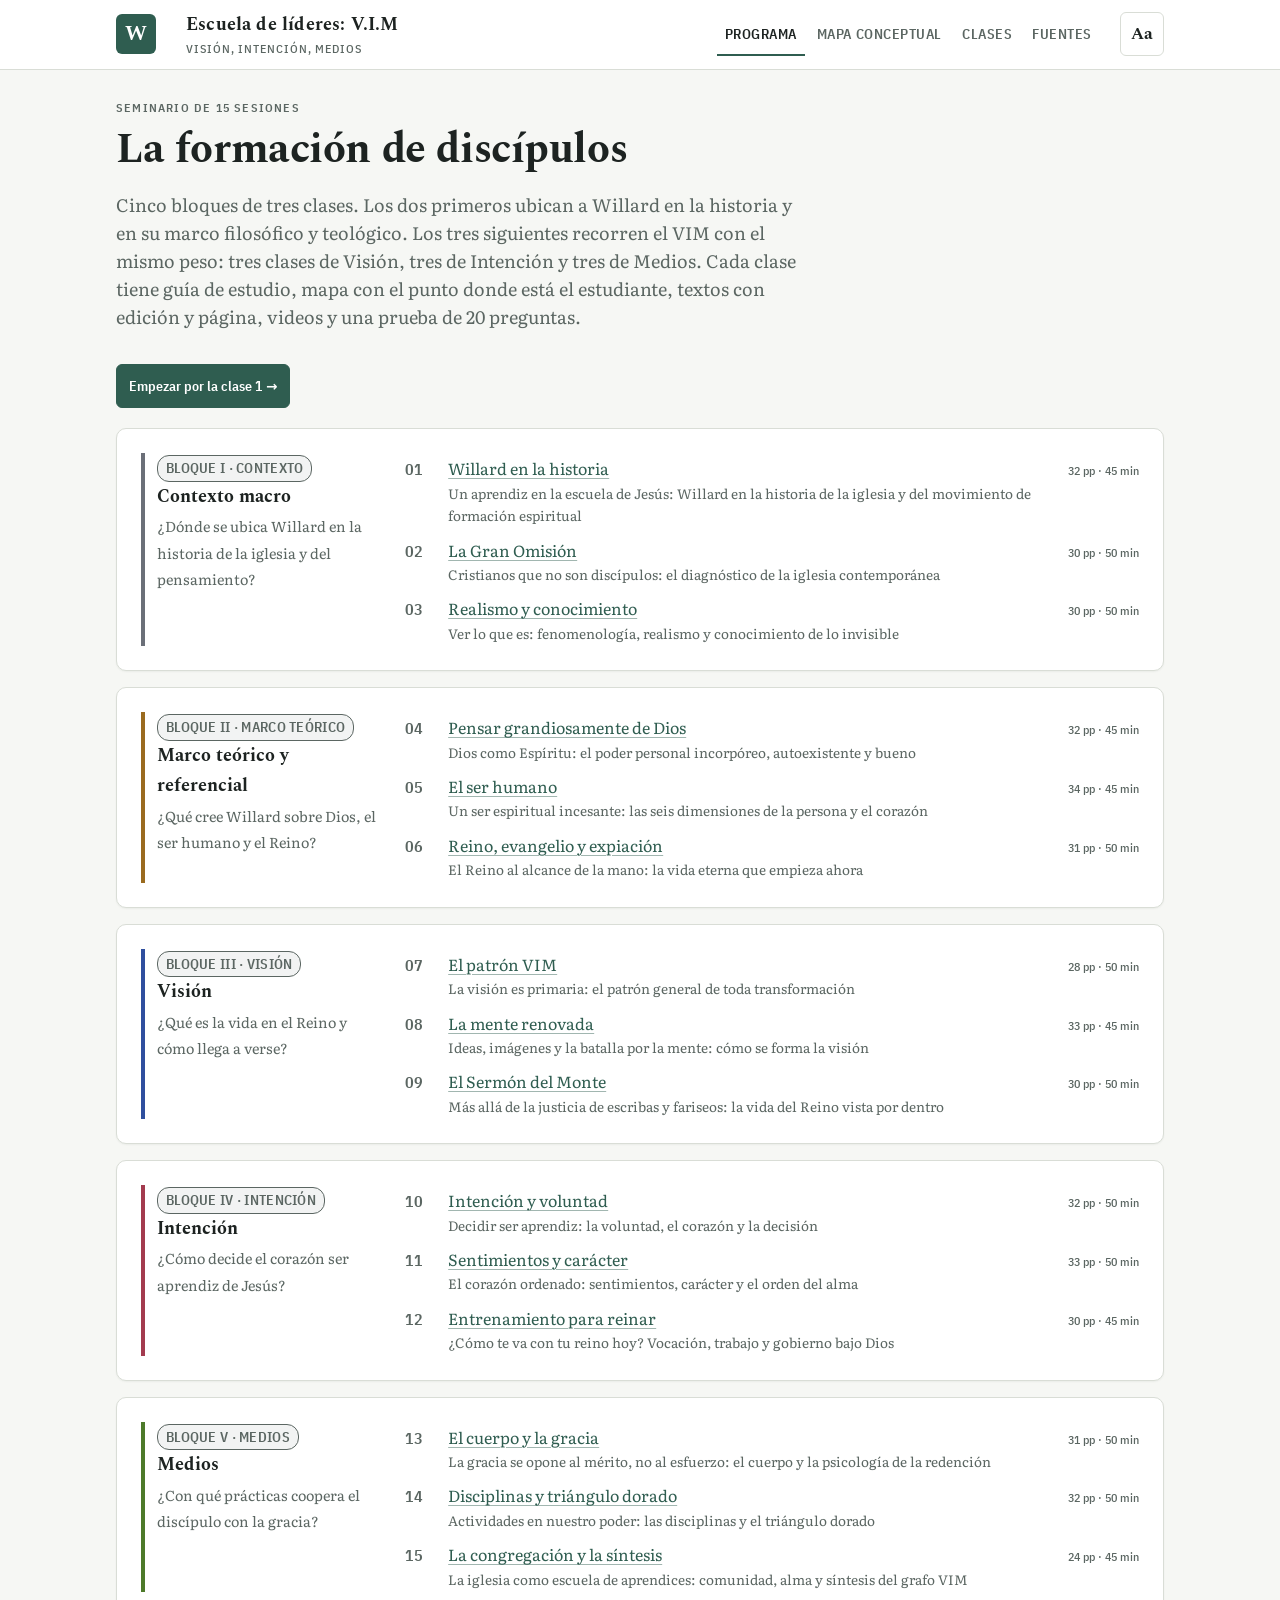
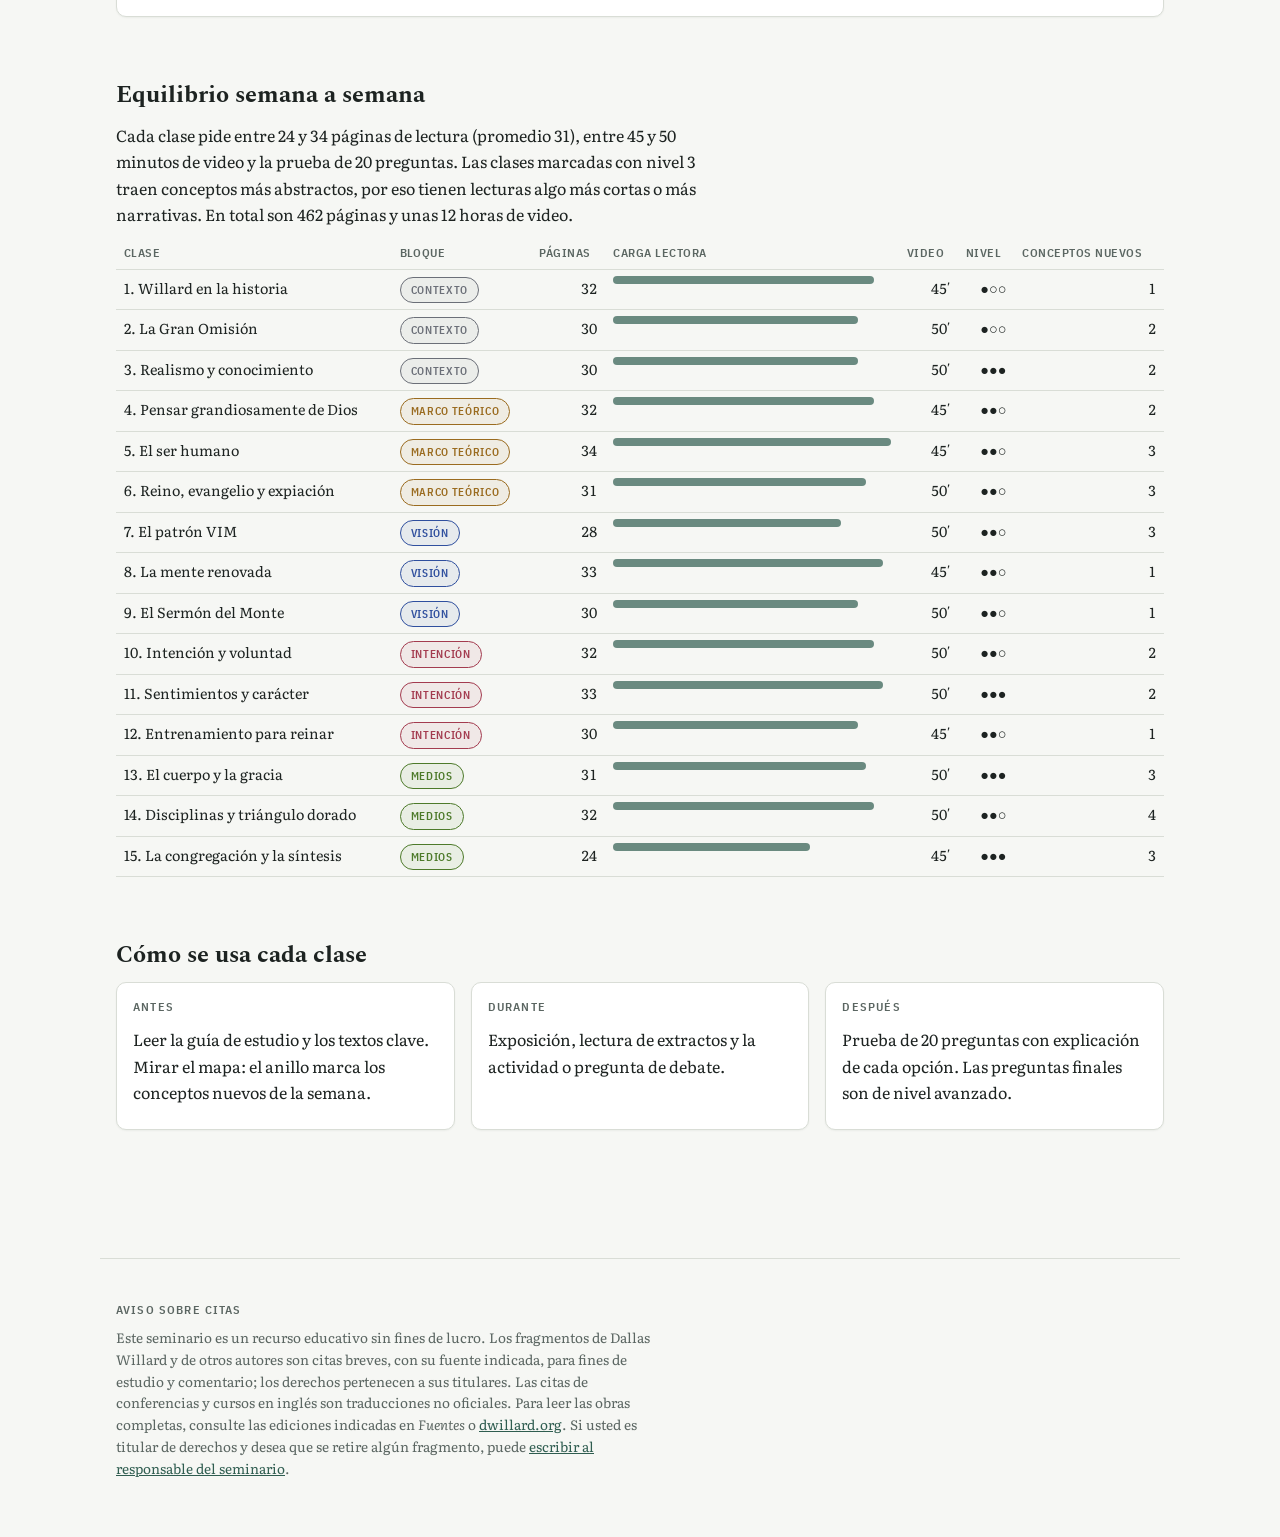
==== index.html @ 85356bf3 "Minutos de video calculados desde las duraciones Co-Authored-By: Claude Opus 5.5 (1M context) <norep" ====
<!doctype html>
<html lang="es">
<head>
<meta charset="utf-8">
<meta http-equiv="Content-Security-Policy" content="default-src 'none'; script-src 'sha256-397dcoov4I7Ycj2E/6WejpY2SPmhLW03/S3d9svylX8='; style-src 'self' 'unsafe-inline'; font-src 'self'; img-src 'self' data:; connect-src 'none'; object-src 'none'; frame-src 'none'; base-uri 'none'; form-action 'none'; upgrade-insecure-requests">
<meta name="referrer" content="strict-origin-when-cross-origin">
<link rel="icon" href="data:image/svg+xml,%3Csvg xmlns=%27http://www.w3.org/2000/svg%27 viewBox=%270 0 32 32%27%3E%3Crect width=%2732%27 height=%2732%27 rx=%276%27 fill=%27%232f5d50%27/%3E%3Ctext x=%2716%27 y=%2722%27 font-size=%2716%27 text-anchor=%27middle%27 fill=%27white%27 font-family=%27serif%27%3EW%3C/text%3E%3C/svg%3E">
<meta name="viewport" content="width=device-width, initial-scale=1">
<meta name="description" content="Escuela de líderes: V.I.M. La formación de discípulos en 15 clases sobre la obra de Dallas Willard, guiadas por el patrón VIM (Visión, Intención, Medios).">
<title>Escuela de líderes: V.I.M</title>
<link rel="stylesheet" href="fonts/fonts.css">
<style>
/* Layout: un cuaderno de seminario. Cabecera fija con pestañas; columna de lectura de ~68ch; el mapa conceptual atraviesa cada clase como una franja. */
:root{
  --bg:#f6f7f4; --paper:#ffffff; --ink:#1d2321; --muted:#5b6662; --rule:#d9ddd6; --soft:#eceee9;
  --accent:#2f5d50;
  --ctx:#6b6f78; --marco:#9a6b1f; --V:#2f4f9e; --I:#a33b4f; --M:#4d7a2a;
  --ok:#2e7d4f; --bad:#b4433a; --okbg:#e6f2ea; --badbg:#f8e9e7;
  --display:"Spectral",Georgia,"Times New Roman",serif;
  --body:"Literata",Georgia,"Times New Roman",serif;
  --ui:"IBM Plex Sans Condensed","Arial Narrow",system-ui,sans-serif;
  --s1:4px;--s2:8px;--s3:12px;--s4:16px;--s5:24px;--s6:32px;--s7:48px;--s8:64px;--r-sm:6px;--r:10px;
  --shadow:0 1px 2px rgb(20 30 25/.05);
}
@media (prefers-color-scheme: dark){:root:not([data-theme="light"]){
  --bg:#141917; --paper:#1b211f; --ink:#e7ebe8; --muted:#a1aca7; --rule:#33403b; --soft:#232b28;
  --accent:#7fbfa9; --ctx:#a5a9b3; --marco:#d9a654; --V:#8fa8ec; --I:#e58a9c; --M:#9cc779;
  --ok:#7fd1a0; --bad:#f0948a; --okbg:#1f3a2b; --badbg:#3d2522; --shadow:none; color-scheme:dark}}
:root[data-theme="dark"]{
  --bg:#141917; --paper:#1b211f; --ink:#e7ebe8; --muted:#a1aca7; --rule:#33403b; --soft:#232b28;
  --accent:#7fbfa9; --ctx:#a5a9b3; --marco:#d9a654; --V:#8fa8ec; --I:#e58a9c; --M:#9cc779;
  --ok:#7fd1a0; --bad:#f0948a; --okbg:#1f3a2b; --badbg:#3d2522; --shadow:none; color-scheme:dark}
*{box-sizing:border-box}
html{-webkit-text-size-adjust:100%;text-size-adjust:100%}
button,a{-webkit-tap-highlight-color:transparent}
[hidden]{display:none!important}
html{font-size:100%}
body{margin:0;background:var(--bg);color:var(--ink);font-family:var(--body);font-size:1rem;line-height:1.6}
body::before{content:"";position:fixed;top:0;left:0;right:0;height:env(safe-area-inset-top,0px);z-index:10;background:var(--paper)}
a{color:var(--accent)}
a:focus-visible,button:focus-visible,select:focus-visible{outline:2px solid var(--accent);outline-offset:2px}
.wrap{max-width:1080px;margin:0 auto;padding-left:max(16px,env(safe-area-inset-left,0px));padding-right:max(16px,env(safe-area-inset-right,0px))}
header.top{position:sticky;top:env(safe-area-inset-top,0px);z-index:5;background:var(--paper);border-bottom:1px solid var(--rule)}
header.top .wrap{display:flex;flex-wrap:wrap;align-items:center;gap:8px 20px;padding-block:10px}
.home{margin-right:10px;display:inline-grid;place-items:center;width:40px;height:40px;flex:none;border-radius:var(--r-sm,6px);background:var(--accent);color:var(--paper);font-family:var(--display);font-weight:700;font-size:1.3rem;text-decoration:none;line-height:1}
.home:hover{filter:brightness(1.1)}
.brand{font-family:var(--display);font-weight:700;font-size:1.15rem;letter-spacing:.01em}
.brand small{display:block;font-family:var(--ui);font-weight:500;font-size:.72rem;letter-spacing:.08em;text-transform:uppercase;color:var(--muted)}
nav.tabs{display:flex;flex-wrap:wrap;gap:4px;margin-left:auto}
nav.tabs button{font-family:var(--ui);font-size:.85rem;font-weight:600;letter-spacing:.04em;text-transform:uppercase;border:1px solid transparent;background:none;color:var(--muted);padding:6px 10px;border-radius:6px;cursor:pointer}
nav.tabs button[aria-selected="true"]{color:var(--ink);border-color:var(--rule);background:var(--soft)}
main{padding-block:28px 64px}
h1,h2,h3{font-family:var(--display);text-wrap:balance;line-height:1.2;margin:0}
h1{font-size:clamp(1.7rem,4vw,2.5rem);font-weight:700}
h2{font-size:1.45rem;font-weight:700;margin-top:2.2rem}
h3{font-size:1.12rem;font-weight:700;margin-top:1.4rem}
p{margin:.6rem 0}
.lede{font-size:1.08rem;color:var(--muted);max-width:68ch}
.eyebrow{font-family:var(--ui);font-size:.75rem;font-weight:600;letter-spacing:.1em;text-transform:uppercase;color:var(--muted)}
.read{max-width:68ch}
.chip{display:inline-flex;align-items:center;gap:6px;font-family:var(--ui);font-weight:600;font-size:.74rem;letter-spacing:.06em;text-transform:uppercase;padding:2px 8px;border-radius:99px;border:1px solid currentColor}
.t-ctx{color:var(--ctx)}.t-marco{color:var(--marco)}.t-V{color:var(--V)}.t-I{color:var(--I)}.t-M{color:var(--M)}
/* bloques */
.blocks{display:grid;grid-template-columns:minmax(0,1fr);gap:14px;margin-top:20px}
.block>*,.cols>*,.fix>*,.quiz>*{min-width:0}
main>section{min-width:0}
.block{background:var(--paper);border:1px solid var(--rule);border-radius:10px;padding:16px 18px;display:grid;grid-template-columns:minmax(150px,240px) 1fr;gap:14px}
.block .bh{border-left:4px solid currentColor;padding-left:12px}
.block .bh b{display:block;font-family:var(--display);font-size:1.15rem;color:var(--ink)}
.block .bh span{font-size:.9rem;color:var(--muted)}
.block ol{list-style:none;margin:0;padding:0;display:grid;gap:6px}
.block li{display:grid;grid-template-columns:2.2rem 1fr auto;gap:8px;align-items:baseline;min-width:0}
.block li .num{font-family:var(--ui);font-weight:600;color:var(--muted);font-variant-numeric:tabular-nums}
.block li button{all:unset;cursor:pointer;color:var(--ink)}
.block li button:hover{text-decoration:underline}
.block li button:focus-visible{outline:2px solid var(--accent)}
.block li .sub{display:block;font-size:.85rem;color:var(--muted)}
.load{font-family:var(--ui);font-size:.78rem;color:var(--muted);white-space:nowrap;font-variant-numeric:tabular-nums}
@media (max-width:640px){.block{grid-template-columns:1fr}.block li{grid-template-columns:2rem 1fr}.block li .load{grid-column:2}}
/* tabla de equilibrio */
.scroll{overflow-x:auto;-webkit-overflow-scrolling:touch}
table{border-collapse:collapse;width:100%;font-size:.9rem}
th,td{text-align:left;padding:6px 8px;border-bottom:1px solid var(--rule);vertical-align:top}
th{font-family:var(--ui);font-weight:600;letter-spacing:.04em;text-transform:uppercase;font-size:.75rem;color:var(--muted)}
td.n{font-variant-numeric:tabular-nums;text-align:right}
.bar{height:8px;border-radius:4px;background:var(--accent);opacity:.7}
/* grafo */
.graph{background:var(--paper);border:1px solid var(--rule);border-radius:10px;padding:8px}
.graph svg{display:block;min-width:960px;width:100%;height:auto}
.graph text{font-family:var(--ui);font-size:10.5px;fill:var(--ink)}
.graph .lab-bg{fill:var(--paper);opacity:.85}
.legend{display:flex;flex-wrap:wrap;gap:8px 16px;font-family:var(--ui);font-size:.8rem;color:var(--muted);margin:8px 4px}
.legend i{display:inline-block;width:10px;height:10px;border-radius:50%;margin-right:5px;vertical-align:-1px}
.nodeinfo{margin-top:12px;background:var(--soft);border-radius:8px;padding:12px 14px;min-height:3rem}
.cols{display:grid;grid-template-columns:repeat(auto-fit,minmax(260px,1fr));gap:16px}
.stat{background:var(--paper);border:1px solid var(--rule);border-radius:10px;padding:14px 16px}
.stat b{font-family:var(--display);font-size:1.6rem;display:block}
/* clase */
.classnav{display:flex;flex-wrap:wrap;gap:6px;margin-bottom:18px}
.classnav button{font-family:var(--ui);font-weight:600;font-variant-numeric:tabular-nums;min-width:2.4rem;padding:6px 8px;border:1px solid var(--rule);background:var(--paper);color:var(--ink);border-radius:6px;cursor:pointer;border-bottom:3px solid var(--c,var(--rule))}
.classnav button[aria-current="true"]{background:var(--ink);color:var(--paper)}
.classnav button.pending{opacity:.5}
.chead{display:grid;gap:8px;margin-bottom:8px}
.obj{background:var(--paper);border:1px solid var(--rule);border-left:4px solid var(--c);border-radius:8px;padding:12px 16px;margin-top:16px;max-width:76ch}
.guide h4{font-family:var(--display);font-size:1.05rem;margin:1.2rem 0 .2rem}
.guide .tip{background:var(--soft);border-radius:8px;padding:10px 14px;font-size:.95rem}
blockquote{margin:12px 0;padding:10px 16px;border-left:3px solid var(--c,var(--accent));background:var(--paper);border-radius:0 8px 8px 0}
.aviso{font-family:var(--ui);font-size:.8rem;color:var(--muted);border-top:1px solid var(--rule);margin-top:48px;padding-top:20px;padding-bottom:40px}.aviso p{max-width:68ch}
blockquote footer{font-family:var(--ui);font-size:.8rem;color:var(--muted);margin-top:4px}
.v{font-family:var(--ui);font-size:.72rem;font-weight:600;letter-spacing:.05em;text-transform:uppercase;padding:1px 6px;border-radius:4px;background:var(--soft);color:var(--muted);white-space:nowrap}
.v.ok{background:var(--okbg);color:var(--ok)}.v.no{background:var(--badbg);color:var(--bad)}
ul.res{padding-left:1.1rem}
ul.res li{margin:.35rem 0}
.youare{font-family:var(--ui);font-size:.8rem;color:var(--muted);margin:4px 2px}
/* quiz */
.quiz{display:grid;gap:14px;margin-top:10px}
.qcard{background:var(--paper);border:1px solid var(--rule);border-radius:10px;padding:14px 16px}
.qcard .qq{font-weight:600}
.qcard .qq .qn{font-family:var(--ui);color:var(--muted);margin-right:6px;font-variant-numeric:tabular-nums}
.opts{display:grid;gap:6px;margin-top:8px}
.opt{display:block;width:100%;text-align:left;font:inherit;font-size:.95rem;background:var(--bg);color:var(--ink);border:1px solid var(--rule);border-radius:8px;padding:8px 12px;cursor:pointer}
.opt:hover{border-color:var(--muted)}
.opt[disabled]{cursor:default}
.opt.sel{border-color:var(--ink);box-shadow:inset 0 0 0 1px var(--ink)}
.qcheck{margin-top:10px}
.qcheck[disabled]{opacity:.45;cursor:default}
.opt.right{border-color:var(--ok);background:var(--okbg)}
.opt.wrong{border-color:var(--bad);background:var(--badbg)}
.opt .why{display:block;font-size:.86rem;color:var(--muted);margin-top:4px}
.opt.right .why,.opt.wrong .why{color:var(--ink)}
.score{margin-top:16px;background:var(--paper);border:1px solid var(--rule);border-radius:10px;padding:10px 14px;display:flex;flex-wrap:wrap;gap:10px;align-items:center;justify-content:space-between;font-family:var(--ui);padding-bottom:calc(10px + env(safe-area-inset-bottom,0px))}
.btn{font-family:var(--ui);font-weight:600;font-size:.85rem;border:1px solid var(--rule);background:var(--soft);color:var(--ink);border-radius:6px;padding:6px 12px;cursor:pointer}
.empty{background:var(--paper);border:1px dashed var(--rule);border-radius:10px;padding:24px;color:var(--muted)}
.fix{display:grid;gap:10px}
.fix > div{background:var(--paper);border:1px solid var(--rule);border-radius:10px;padding:12px 16px}
.fix .lbl{font-family:var(--ui);font-size:.72rem;font-weight:600;letter-spacing:.08em;text-transform:uppercase;color:var(--muted)}

/* ---- pulido ---- */
html{scroll-padding-top:var(--hdr,96px)}
body{line-height:1.65;font-optical-sizing:auto;-webkit-font-smoothing:antialiased}
h1{font-size:clamp(1.85rem,4.2vw,2.6rem);letter-spacing:-.01em}
h2{font-size:1.5rem;margin:var(--s8) 0 var(--s3)}
h3{font-size:1.2rem;margin:var(--s5) 0 var(--s2)}
.guide h4{font-size:1.05rem;margin:var(--s5) 0 var(--s1)}
.eyebrow{display:block;margin-bottom:var(--s2)}
.chead .eyebrow{display:inline;margin:0}
.lede{margin-top:var(--s4);font-size:1.125rem;line-height:1.55}
nav.tabs{gap:var(--s1)}
nav.tabs button{border:0;border-radius:0;padding:10px 8px;min-height:44px;box-shadow:inset 0 -2px 0 transparent}
nav.tabs button[aria-selected="true"]{background:none;color:var(--ink);box-shadow:inset 0 -2px 0 var(--accent)}
nav.tabs button:hover{color:var(--ink)}
@media (max-width:699px){
 header.top .wrap{padding-block:8px 0;gap:0}
 .brand small{display:none}
 nav.tabs{margin-left:0;width:100%;flex-wrap:nowrap;overflow-x:auto;scrollbar-width:none}
 nav.tabs::-webkit-scrollbar{display:none}
 nav.tabs{gap:0;justify-content:space-between}
 nav.tabs button{white-space:nowrap;font-size:.74rem;letter-spacing:.02em;padding:10px 6px}}
.chip{white-space:nowrap;padding:3px 10px;font-size:.7rem;background:transparent;background:color-mix(in srgb,currentColor 8%,transparent)}
.chead .chip{margin-right:var(--s2)}
.block,.stat,.qcard,.obj,.graph,.score{border-radius:var(--r);box-shadow:var(--shadow)}
.block{padding:var(--s5);gap:var(--s5)}
.blocks{gap:var(--s4)}
.block li{padding-block:2px}
.block li button{color:var(--accent);text-decoration:underline;text-underline-offset:3px;text-decoration-thickness:1px;text-decoration-color:color-mix(in srgb,var(--accent) 45%,transparent)}
.block li button:hover{text-decoration-color:var(--accent)}
.guide .tip{border-left:3px solid var(--c,var(--accent));border-radius:0 var(--r-sm) var(--r-sm) 0;padding:var(--s3) var(--s4)}
blockquote{margin:var(--s5) 0;padding:var(--s1) 0 var(--s1) var(--s5);border-left:2px solid var(--c,var(--accent));background:none;border-radius:0;font-size:1.06rem;line-height:1.6}
blockquote p{margin:0}
blockquote footer{display:flex;flex-wrap:wrap;align-items:baseline;gap:var(--s1) var(--s3);margin-top:var(--s2);font-size:.8rem;letter-spacing:.02em}
blockquote footer span::before{content:"— "}
.eyebrow.rep{color:var(--c,var(--accent))}
.q-link{font-family:var(--ui);font-weight:600;font-size:.78rem;color:var(--accent);text-decoration:none;white-space:nowrap;padding-block:6px}
.q-link::after{content:" →"}
.q-link:hover{text-decoration:underline;text-underline-offset:3px}
.btn{min-height:44px;border-radius:var(--r-sm)}
.btn.primary{background:var(--accent);color:var(--paper);border-color:var(--accent)}
.btn.primary[disabled]{opacity:.4;cursor:not-allowed}
.btn.quiet{background:none;border-color:transparent;color:var(--muted);text-decoration:underline;text-underline-offset:3px}
.cta{margin-top:var(--s5)}
.qcard{padding:var(--s5)}
.qcard .qq{font-family:var(--display);font-size:1.08rem;line-height:1.35}
.opts{gap:var(--s2);margin-top:var(--s4)}
.opt{display:grid;grid-template-columns:1.25rem 1fr;gap:var(--s3);align-items:start;padding:var(--s3) var(--s4);background:var(--paper);min-height:44px}
.opt::before{content:"";width:1rem;height:1rem;margin-top:.3rem;border:1.5px solid var(--muted);border-radius:50%;box-sizing:border-box}
.opt.sel{border-color:var(--accent);background:var(--soft);box-shadow:none}
.opt.sel::before{border:5px solid var(--accent)}
.opt.right::before{border:5px solid var(--ok)}.opt.wrong::before{border:5px solid var(--bad)}
.opt .why{grid-column:2}
.qactions{display:flex;justify-content:flex-end;align-items:center;gap:var(--s3);margin-top:var(--s3)}
.qres{font-family:var(--ui);font-weight:600;font-size:.85rem}
.qres:not(:empty){margin-top:var(--s3)}
.qres.ok{color:var(--ok)}.qres.no{color:var(--bad)}
.score{position:sticky;bottom:0;z-index:2}
.score #sc{font-weight:600}
.classnav button{min-width:44px;min-height:44px}
.toc{display:flex;flex-wrap:wrap;gap:var(--s2);margin-top:var(--s4);font-family:var(--ui);font-size:.85rem}
.toc a{display:inline-flex;align-items:center;min-height:36px;padding:0 var(--s3);border:1px solid var(--rule);border-radius:99px;text-decoration:none;color:var(--ink);background:var(--paper)}
.toc a:hover{border-color:var(--muted)}
details.mapwrap{margin-top:var(--s6)}
details.mapwrap>summary,details.curio>summary{cursor:pointer;font-family:var(--display);font-weight:700;font-size:1.25rem;padding:var(--s2) 0}
details.curio{margin-top:var(--s7);border-top:1px solid var(--rule);padding-top:var(--s4)}
details.curio>summary{font-size:1.1rem;color:var(--muted)}
.pager{display:flex;flex-wrap:wrap;justify-content:space-between;gap:var(--s3);margin-top:var(--s6)}
.pager .btn{max-width:100%;text-align:left}
.graph text{font-size:12px}
.nd:focus-visible{outline:none}.nd:focus-visible .core{stroke:var(--ink);stroke-width:3}
.aviso{font-family:var(--body);font-size:.85rem;line-height:1.6;margin-top:var(--s8);padding-top:var(--s6);padding-bottom:var(--s7)}
.aviso strong{display:block;font-family:var(--ui);font-size:.72rem;letter-spacing:.1em;text-transform:uppercase;margin-bottom:var(--s2)}
/* fuentes */
.bib{max-width:72ch}
#obras{margin-top:var(--s6)}
.bib+.bib{margin-top:var(--s7);padding-top:var(--s6);border-top:1px solid var(--rule)}
.bib h2{margin-top:0}
.bib-intro{color:var(--muted);margin:0 0 var(--s5)}
.bib-list{list-style:none;margin:0;padding:0;display:grid;gap:var(--s5)}
.ref{padding-left:var(--s5);text-indent:calc(-1*var(--s5))}
.ref p{margin:0}
.ref cite{font-style:italic}
.ref-orig,.ref-use,.ref-link{text-indent:0}
.ref-orig{font-size:.9rem;color:var(--muted)}
.ref-use{font-family:var(--ui);font-size:.75rem;letter-spacing:.06em;text-transform:uppercase;color:var(--muted);margin-top:var(--s1)!important}
.ref-link{display:inline-flex;margin-top:var(--s2);font-family:var(--ui);font-weight:600;font-size:.82rem;letter-spacing:.03em;text-decoration:none;border-bottom:1px solid var(--rule);border-bottom:1px solid color-mix(in srgb,var(--accent) 40%,transparent);padding-block:4px}
.ref-link:hover{border-bottom-color:var(--accent)}
@media (min-width:1000px){.youare.mob{display:none}}
@media (prefers-reduced-motion:no-preference){.opt,nav.tabs button{transition:box-shadow .15s ease-out,border-color .15s,background .15s}}
/* glosario */
.gl{all:unset;cursor:help;border-bottom:1px dotted var(--accent);color:inherit}
.gl:hover,.gl[aria-expanded="true"]{background:var(--soft);background:color-mix(in srgb,var(--accent) 12%,transparent)}
.gl:focus-visible{outline:2px solid var(--accent);outline-offset:2px}
#glpop{position:absolute;z-index:20;max-width:min(360px,calc(100vw - 32px));background:var(--paper);color:var(--ink);border:1px solid var(--rule);border-radius:var(--r);box-shadow:0 8px 24px rgb(0 0 0/.14);padding:var(--s4);font-size:.92rem;line-height:1.55}
#glpop b{display:block;font-family:var(--display);font-size:1.05rem;margin-bottom:var(--s1)}
#glpop p{margin:0}
#glpop .glsrc{margin-top:var(--s3);padding-top:var(--s2);border-top:1px solid var(--rule);font-family:var(--ui);font-size:.75rem;color:var(--muted)}
#glpop .glx{position:absolute;top:4px;right:4px;all:unset;position:absolute;top:6px;right:8px;cursor:pointer;font-size:1.1rem;color:var(--muted);padding:4px 8px;min-width:28px;text-align:center}
.glnote{font-family:var(--ui);font-size:.8rem;color:var(--muted)}
/* accesibilidad */
/* la cabecera no crece con A+: así el contenido conserva espacio en pantallas pequeñas */
header.top .brand{font-size:18px;min-width:0}
header.top .brand small{font-size:11.5px}
header.top nav.tabs button{font-size:13.5px}
header.top .home{font-size:21px}
@media (max-width:699px){header.top .brand{flex:1 1 0;white-space:nowrap;overflow:hidden;text-overflow:ellipsis}header.top nav.tabs button{font-size:12px}}
@media (max-width:380px){header.top .brand{font-size:16px}.tab-long{display:none}}
@media (min-width:700px) and (max-width:1023px){header.top .brand small{display:none}header.top nav.tabs button{font-size:12.5px;padding-inline:7px}}
@media (max-width:900px){.tab-long{display:none}}
.chip{max-width:100%}
@media (max-width:480px){.chip{white-space:normal}}
.block .chip{white-space:normal;border-radius:12px;line-height:1.3;letter-spacing:.02em;padding-inline:8px}
header.top .wrap{position:relative}
.a11y{order:3;display:inline-grid;place-items:center;min-width:44px;height:44px;padding:0 10px;border:1px solid var(--rule);border-radius:var(--r-sm);background:var(--paper);color:var(--ink);font-family:var(--display);font-weight:700;font-size:17px;cursor:pointer}
.a11y[aria-expanded="true"]{border-color:var(--accent);color:var(--accent)}
@media (max-width:699px){.a11y{order:1;margin-left:auto}nav.tabs{order:2}}
#a11yp{position:absolute;right:max(16px,env(safe-area-inset-right,0px));top:calc(100% + 6px);z-index:30;width:min(320px,calc(100vw - 32px));background:var(--paper);border:1px solid var(--rule);border-radius:var(--r);box-shadow:0 8px 24px rgb(0 0 0/.14);padding:var(--s4);font-family:var(--ui)}
#a11yp .eyebrow{display:block;margin:0 0 var(--s2)}
#a11yp .row{display:flex;align-items:center;gap:var(--s2);margin-bottom:var(--s4)}
#a11yp .row:last-of-type{margin-bottom:var(--s2)}
#a11yp .row .btn{flex:1;font-size:1rem}
#fsv{min-width:4.5em;text-align:center;font-weight:600}
#a11yp .hint{margin:0;font-size:.8rem;color:var(--muted);line-height:1.45}
#ttsbar{position:fixed;left:50%;transform:translateX(-50%);bottom:calc(12px + env(safe-area-inset-bottom,0px));z-index:30;display:flex;align-items:center;gap:var(--s2);background:var(--ink);color:var(--paper);border-radius:99px;padding:6px 6px 6px 18px;font-family:var(--ui);font-weight:600;box-shadow:0 8px 24px rgb(0 0 0/.25);max-width:calc(100vw - 24px)}
#ttsbar .btn{background:var(--paper);color:var(--ink);border-color:transparent;border-radius:99px;min-width:44px;padding-inline:10px;white-space:nowrap}
@media (max-width:420px){#ttsst{display:none}#ttsbar{padding-left:6px}}
.reading{background:var(--soft);outline:2px solid var(--accent);outline-offset:4px;border-radius:2px}
.vdur{font-family:var(--ui);font-size:.85rem;color:var(--muted);white-space:nowrap}
/* figuras */
.fig{margin:var(--s5) 0}
.fig a{display:block}
.fig img{display:block;width:100%;height:auto;border:1px solid var(--rule);border-radius:var(--r)}
.fig figcaption{margin-top:var(--s2);font-family:var(--ui);font-size:.85rem;line-height:1.5;color:var(--muted)}
/* impresión */
.printrow{display:flex;flex-wrap:wrap;align-items:center;gap:var(--s2) var(--s4);margin-top:var(--s6);padding-top:var(--s4);border-top:1px solid var(--rule)}
.printrow span{font-family:var(--ui);font-size:.85rem;color:var(--muted)}
@media print{
 :root,:root[data-theme="dark"]{--bg:#fff;--paper:#fff;--ink:#000;--muted:#333;--rule:#999;--soft:#fff;--accent:#000;--shadow:none;color-scheme:light}
 html{font-size:100%!important}
 body{font-size:11pt;background:#fff;color:#000}
 body::before,header.top,.classnav,.toc,.mapwrap,.glnote,.score,.qactions,.pager,.printrow,#glpop,#a11yp,#ttsbar,.q-link,.aviso,.tapx{display:none!important}
 main{padding:0}
 .gl{border:0}
 a{color:#000;text-decoration:none}
 h2,h3,h4{break-after:avoid}
 .qcard,.fig,blockquote{break-inside:avoid;box-shadow:none}
 .opt{border:1px solid #999}
 @page{margin:16mm}
}
</style>
</head>
<body>

<header class="top"><div class="wrap">
  <a class="home" href="#programa" aria-label="Ir al inicio">W</a>
  <div class="brand">Escuela de líderes: V.I.M<small>Visión, Intención, Medios</small></div>
  <nav class="tabs" role="tablist" aria-label="Secciones">
    <button role="tab" id="tab-programa" data-v="programa">Programa</button>
    <button role="tab" id="tab-mapa" data-v="mapa">Mapa<span class="tab-long"> conceptual</span></button>
    <button role="tab" id="tab-clases" data-v="clases">Clases</button>
    <button role="tab" id="tab-fuentes" data-v="fuentes">Fuentes</button>
  </nav>
  <button type="button" class="a11y" aria-expanded="false" aria-controls="a11yp" aria-label="Accesibilidad: tamaño de letra y lectura en voz alta" title="Accesibilidad">Aa</button>
  <div id="a11yp" role="dialog" aria-label="Accesibilidad" hidden>
    <span class="eyebrow">Tamaño de letra</span>
    <div class="row"><button type="button" class="btn" id="fsdn" aria-label="Letra más pequeña">A−</button><span id="fsv" aria-live="polite">100%</span><button type="button" class="btn" id="fsup" aria-label="Letra más grande">A+</button></div>
    <div id="ttsbox"><span class="eyebrow">Lectura en voz alta</span>
    <div class="row"><button type="button" class="btn primary" id="ttsgo">Leer esta página</button></div>
    <p class="hint">Lee en voz alta la sección abierta, de principio a fin. Las explicaciones de la prueba solo se leen después de responder.</p></div>
  </div>
</div></header>

<main class="wrap">
  <section id="v-programa"></section>
  <section id="v-mapa" hidden></section>
  <section id="v-clases" hidden></section>
  <section id="v-fuentes" hidden></section>
</main>
<footer class="wrap aviso"><p><strong>Aviso sobre citas</strong>Este seminario es un recurso educativo sin fines de lucro. Los fragmentos de Dallas Willard y de otros autores son citas breves, con su fuente indicada, para fines de estudio y comentario; los derechos pertenecen a sus titulares. Las citas de conferencias y cursos en inglés son traducciones no oficiales. Para leer las obras completas, consulte las ediciones indicadas en <em>Fuentes</em> o <a href="https://dwillard.org">dwillard.org</a>. Si usted es titular de derechos y desea que se retire algún fragmento, puede <a class="mail" href="#" data-a="cdconusomos" data-b="moc.liamg">escribir al responsable del seminario</a>.</p></footer>

<div id="glpop" role="dialog" aria-modal="false" hidden></div>
<div id="ttsbar" role="region" aria-label="Lectura en voz alta" hidden><span id="ttsst">Leyendo…</span><button type="button" class="btn" id="ttsback" aria-label="Retroceder 5 segundos">−5 s</button><button type="button" class="btn" id="ttspause">Pausa</button><button type="button" class="btn" id="ttsfwd" aria-label="Avanzar 5 segundos">+5 s</button><button type="button" class="btn" id="ttsstop">Detener</button></div>
<script type="application/json" id="data">{"meta": {"bloques": [{"id": "I", "nombre": "Contexto macro", "pregunta": "¿Dónde se ubica Willard en la historia de la iglesia y del pensamiento?", "clases": [1, 2, 3], "tipo": "ctx"}, {"id": "II", "nombre": "Marco teórico y referencial", "pregunta": "¿Qué cree Willard sobre Dios, el ser humano y el Reino?", "clases": [4, 5, 6], "tipo": "marco"}, {"id": "III", "nombre": "Visión", "pregunta": "¿Qué es la vida en el Reino y cómo llega a verse?", "clases": [7, 8, 9], "tipo": "V"}, {"id": "IV", "nombre": "Intención", "pregunta": "¿Cómo decide el corazón ser aprendiz de Jesús?", "clases": [10, 11, 12], "tipo": "I"}, {"id": "V", "nombre": "Medios", "pregunta": "¿Con qué prácticas coopera el discípulo con la gracia?", "clases": [13, 14, 15], "tipo": "M"}], "clases": [{"n": 1, "titulo": "Willard en la historia", "conceptual": "Un aprendiz en la escuela de Jesús: Willard en la historia de la iglesia y del movimiento de formación espiritual", "paginas": 32, "video": 45, "nivel": 1}, {"n": 2, "titulo": "La Gran Omisión", "conceptual": "Cristianos que no son discípulos: el diagnóstico de la iglesia contemporánea", "paginas": 30, "video": 50, "nivel": 1}, {"n": 3, "titulo": "Realismo y conocimiento", "conceptual": "Ver lo que es: fenomenología, realismo y conocimiento de lo invisible", "paginas": 30, "video": 50, "nivel": 3}, {"n": 4, "titulo": "Pensar grandiosamente de Dios", "conceptual": "Dios como Espíritu: el poder personal incorpóreo, autoexistente y bueno", "paginas": 32, "video": 45, "nivel": 2}, {"n": 5, "titulo": "El ser humano", "conceptual": "Un ser espiritual incesante: las seis dimensiones de la persona y el corazón", "paginas": 34, "video": 45, "nivel": 2}, {"n": 6, "titulo": "Reino, evangelio y expiación", "conceptual": "El Reino al alcance de la mano: la vida eterna que empieza ahora", "paginas": 31, "video": 50, "nivel": 2}, {"n": 7, "titulo": "El patrón VIM", "conceptual": "La visión es primaria: el patrón general de toda transformación", "paginas": 28, "video": 50, "nivel": 2}, {"n": 8, "titulo": "La mente renovada", "conceptual": "Ideas, imágenes y la batalla por la mente: cómo se forma la visión", "paginas": 33, "video": 45, "nivel": 2}, {"n": 9, "titulo": "El Sermón del Monte", "conceptual": "Más allá de la justicia de escribas y fariseos: la vida del Reino vista por dentro", "paginas": 30, "video": 50, "nivel": 2}, {"n": 10, "titulo": "Intención y voluntad", "conceptual": "Decidir ser aprendiz: la voluntad, el corazón y la decisión", "paginas": 32, "video": 50, "nivel": 2}, {"n": 11, "titulo": "Sentimientos y carácter", "conceptual": "El corazón ordenado: sentimientos, carácter y el orden del alma", "paginas": 33, "video": 50, "nivel": 3}, {"n": 12, "titulo": "Entrenamiento para reinar", "conceptual": "¿Cómo te va con tu reino hoy? Vocación, trabajo y gobierno bajo Dios", "paginas": 30, "video": 45, "nivel": 2}, {"n": 13, "titulo": "El cuerpo y la gracia", "conceptual": "La gracia se opone al mérito, no al esfuerzo: el cuerpo y la psicología de la redención", "paginas": 31, "video": 50, "nivel": 3}, {"n": 14, "titulo": "Disciplinas y triángulo dorado", "conceptual": "Actividades en nuestro poder: las disciplinas y el triángulo dorado", "paginas": 32, "video": 50, "nivel": 2}, {"n": 15, "titulo": "La congregación y la síntesis", "conceptual": "La iglesia como escuela de aprendices: comunidad, alma y síntesis del grafo VIM", "paginas": 24, "video": 45, "nivel": 3}], "biblio": {"libros": [{"id": "GO", "autor": "Dallas Willard", "titulo": "La gran omisión: Recuperando las enseñanzas esenciales de Jesús en el discipulado", "pub": "Nashville: HarperCollins Español, 2015", "orig": "The Great Omission, HarperSanFrancisco, 2006", "clases": [1, 2, 3, 8, 10, 13, 14, 15]}, {"id": "RC", "autor": "Dallas Willard", "titulo": "Renueva tu corazón: Sé como Cristo", "pub": "Terrassa: Editorial CLIE, 2004 (Colección Teológica Contemporánea)", "orig": "Renovation of the Heart, NavPress, 2002", "clases": [5, 7, 8, 10, 11, 15]}, {"id": "ED", "autor": "Dallas Willard", "titulo": "El espíritu de las disciplinas: ¿Cómo transforma Dios la vida?", "pub": "Miami: Editorial Vida, 2010. ISBN 978-0-8297-5751-4", "orig": "The Spirit of the Disciplines, HarperSanFrancisco, 1988", "clases": [13, 14]}, {"id": "DC", "autor": "Dallas Willard", "titulo": "La divina conspiración: Nuestra vida escondida en Dios", "pub": "Buenos Aires: Editorial Peniel, 2013", "orig": "The Divine Conspiracy, HarperSanFrancisco, 1998", "clases": [6, 7, 10, 15]}], "conferencias": [{"id": "EM", "titulo": "Espiritualidad y Ministerio", "det": "Curso GM 720 del Doctorado en Ministerio, Seminario Teológico Fuller, junio de 2012. Transcripción en español, 307 pp.", "nota": "Último año en que Willard dictó este curso, iniciado en 1993.", "pdf": "textos/espiritualidad-y-ministerio-2012.pdf"}, {"id": "PA", "titulo": "Conferencia a pastores", "det": "Kern Pastors Character Conference, 2010, cuatro sesiones. Transcripción en español, 81 pp.", "pdf": "textos/pastores-2010.pdf"}, {"id": "RV", "titulo": "Reinar en vida por medio de uno, Jesucristo", "det": "Okoboji Bible Conference, 4–6 de agosto de 2009. Transcripción en español, 34 pp.", "pdf": "textos/reinar-en-vida-2009.pdf"}, {"id": "EX", "titulo": "El evangelio que Jesús enseñó y la expiación", "det": "Spiritual Formation Alliance y Renovaré, Long Beach, 2006. Traducción al español, 21 pp.", "pdf": "textos/expiacion-2006.pdf"}, {"id": "VA", "titulo": "Vida abundante en Cristo Jesús", "det": "Iglesia Bautista Calvary, Nevada (Misuri), 1978. Transcripción, sesiones 1–3.", "pdf": "textos/vida-abundante-1978.pdf"}], "recursos": [{"t": "Dallas Willard Ministries", "u": "https://dwillard.org", "n": "Artículos, audios y videos de Willard, mantenidos por su familia."}, {"t": "Renovaré", "u": "https://renovare.org", "n": "Comunidad de formación espiritual con la que Willard colaboró durante décadas."}], "ingles": [{"titulo": "The Great Omission: Reclaiming Jesus's Essential Teachings on Discipleship", "pub": "HarperSanFrancisco, 2006", "nota": "En español: La gran omisión.", "u": "https://dwillard.org/resources/books/great-omission"}, {"titulo": "Renovation of the Heart: Putting On the Character of Christ", "pub": "NavPress, 2002", "nota": "En español: Renueva tu corazón.", "u": "https://dwillard.org/resources/books/renovation-of-the-heart"}, {"titulo": "The Spirit of the Disciplines: Understanding How God Changes Lives", "pub": "HarperSanFrancisco, 1988", "nota": "En español: El espíritu de las disciplinas.", "u": "https://dwillard.org/resources/books/spirit-of-the-disciplines"}, {"titulo": "The Divine Conspiracy: Rediscovering Our Hidden Life in God", "pub": "HarperSanFrancisco, 1998", "nota": "En español: La divina conspiración.", "u": "https://dwillard.org/resources/books/divine-conspiracy"}, {"titulo": "Knowing Christ Today: Why We Can Trust Spiritual Knowledge", "pub": "HarperOne, 2009", "nota": "Lectura avanzada de la clase 3. No se conoce edición en español.", "u": "https://dwillard.org/resources/books/knowing-christ-today"}]}}, "graph": {"nodes": [{"id": "historia", "label": "Movimiento de formación espiritual", "short": "Formación espiritual (historia)", "clase": 1, "tipo": "ctx", "x": 70, "y": 209, "grado": 3, "bc": 0.0396, "minimo": false, "puente": false}, {"id": "omision", "label": "Gran Omisión", "short": "Gran Omisión", "clase": 2, "tipo": "ctx", "x": 144, "y": 193, "grado": 4, "bc": 0.0396, "minimo": false, "puente": false}, {"id": "evangelios", "label": "Evangelios insuficientes", "short": "Evangelios insuficientes", "clase": 2, "tipo": "ctx", "x": 144, "y": 273, "grado": 4, "bc": 0.0485, "minimo": false, "puente": false}, {"id": "realismo", "label": "Realismo y fenomenología", "short": "Realismo", "clase": 3, "tipo": "ctx", "x": 218, "y": 169, "grado": 4, "bc": 0.0334, "minimo": true, "puente": false}, {"id": "conocimiento", "label": "Conocimiento de lo espiritual", "short": "Conocimiento espiritual", "clase": 3, "tipo": "ctx", "x": 218, "y": 249, "grado": 4, "bc": 0.0209, "minimo": false, "puente": false}, {"id": "dios", "label": "Dios: espíritu, grandeza, bondad", "short": "Dios es Espíritu", "clase": 4, "tipo": "marco", "x": 292, "y": 193, "grado": 6, "bc": 0.0548, "minimo": false, "puente": false}, {"id": "trinidad", "label": "Comunidad trinitaria", "short": "Trinidad", "clase": 4, "tipo": "marco", "x": 292, "y": 273, "grado": 3, "bc": 0.0169, "minimo": false, "puente": false}, {"id": "persona", "label": "Ser espiritual incesante", "short": "Ser incesante", "clase": 5, "tipo": "marco", "x": 366, "y": 129, "grado": 4, "bc": 0.0519, "minimo": false, "puente": false}, {"id": "seis", "label": "Seis dimensiones de la persona", "short": "Seis dimensiones", "clase": 5, "tipo": "marco", "x": 366, "y": 209, "grado": 7, "bc": 0.1049, "minimo": false, "puente": true}, {"id": "corazon", "label": "Corazón / voluntad / espíritu", "short": "Corazón / voluntad", "clase": 5, "tipo": "marco", "x": 366, "y": 289, "grado": 4, "bc": 0.0223, "minimo": false, "puente": false}, {"id": "reino", "label": "Reino: alcance de la voluntad efectiva", "short": "Reino de Dios", "clase": 6, "tipo": "marco", "x": 440, "y": 153, "grado": 6, "bc": 0.0929, "minimo": true, "puente": true}, {"id": "zoe", "label": "Vida eterna (zoé) como conocimiento interactivo", "short": "Vida eterna (zoé)", "clase": 6, "tipo": "marco", "x": 440, "y": 233, "grado": 4, "bc": 0.0413, "minimo": false, "puente": false}, {"id": "expiacion", "label": "Expiación como unión con Cristo", "short": "Expiación", "clase": 6, "tipo": "marco", "x": 440, "y": 313, "grado": 4, "bc": 0.082, "minimo": false, "puente": true}, {"id": "vim", "label": "Patrón VIM", "short": "Patrón VIM", "clase": 7, "tipo": "V", "x": 514, "y": 129, "grado": 4, "bc": 0.0339, "minimo": false, "puente": false}, {"id": "vision", "label": "Visión", "short": "Visión", "clase": 7, "tipo": "V", "x": 514, "y": 209, "grado": 7, "bc": 0.1225, "minimo": true, "puente": true}, {"id": "metanoia", "label": "Metanoia", "short": "Metanoia", "clase": 7, "tipo": "V", "x": 514, "y": 289, "grado": 2, "bc": 0.0056, "minimo": false, "puente": false}, {"id": "mente", "label": "Ideas e imágenes (la mente)", "short": "Ideas e imágenes", "clase": 8, "tipo": "V", "x": 588, "y": 233, "grado": 3, "bc": 0.0275, "minimo": false, "puente": false}, {"id": "sermon", "label": "Sermón del Monte / justicia del corazón", "short": "Sermón del Monte", "clase": 9, "tipo": "V", "x": 662, "y": 209, "grado": 4, "bc": 0.0399, "minimo": false, "puente": false}, {"id": "intencion", "label": "Intención y decisión", "short": "Intención", "clase": 10, "tipo": "I", "x": 736, "y": 193, "grado": 5, "bc": 0.0589, "minimo": false, "puente": false}, {"id": "discipulo", "label": "Discípulo = aprendiz de Jesús", "short": "Discípulo-aprendiz", "clase": 10, "tipo": "I", "x": 736, "y": 273, "grado": 5, "bc": 0.0509, "minimo": false, "puente": false}, {"id": "sentimientos", "label": "Sentimientos ordenados", "short": "Sentimientos", "clase": 11, "tipo": "I", "x": 810, "y": 169, "grado": 3, "bc": 0.0091, "minimo": false, "puente": false}, {"id": "caracter", "label": "Carácter", "short": "Carácter", "clase": 11, "tipo": "I", "x": 810, "y": 249, "grado": 6, "bc": 0.0815, "minimo": true, "puente": true}, {"id": "reinar", "label": "Entrenamiento para reinar (tu reino)", "short": "Entrenar para reinar", "clase": 12, "tipo": "I", "x": 884, "y": 233, "grado": 4, "bc": 0.0578, "minimo": false, "puente": false}, {"id": "medios", "label": "Medios / esfuerzo indirecto", "short": "Medios", "clase": 13, "tipo": "M", "x": 958, "y": 129, "grado": 5, "bc": 0.0735, "minimo": false, "puente": false}, {"id": "gracia", "label": "Gracia vs. mérito", "short": "Gracia vs. mérito", "clase": 13, "tipo": "M", "x": 958, "y": 209, "grado": 3, "bc": 0.041, "minimo": false, "puente": false}, {"id": "cuerpo", "label": "Cuerpo y hábito", "short": "Cuerpo y hábito", "clase": 13, "tipo": "M", "x": 958, "y": 289, "grado": 6, "bc": 0.1214, "minimo": true, "puente": true}, {"id": "disciplinas", "label": "Disciplinas (abstinencia y compromiso)", "short": "Disciplinas", "clase": 14, "tipo": "M", "x": 1032, "y": 113, "grado": 4, "bc": 0.0634, "minimo": false, "puente": false}, {"id": "triangulo", "label": "Triángulo dorado", "short": "Triángulo dorado", "clase": 14, "tipo": "M", "x": 1032, "y": 193, "grado": 3, "bc": 0.0374, "minimo": false, "puente": false}, {"id": "espiritusanto", "label": "Acción del Espíritu Santo", "short": "Espíritu Santo", "clase": 14, "tipo": "M", "x": 1032, "y": 273, "grado": 2, "bc": 0.0072, "minimo": true, "puente": false}, {"id": "pruebas", "label": "Pruebas de la vida ordinaria", "short": "Pruebas cotidianas", "clase": 14, "tipo": "M", "x": 1032, "y": 353, "grado": 3, "bc": 0.0487, "minimo": false, "puente": false}, {"id": "social", "label": "Dimensión social", "short": "Dimensión social", "clase": 15, "tipo": "M", "x": 1106, "y": 129, "grado": 4, "bc": 0.0363, "minimo": false, "puente": false}, {"id": "alma", "label": "Alma integradora", "short": "Alma", "clase": 15, "tipo": "M", "x": 1106, "y": 209, "grado": 3, "bc": 0.0053, "minimo": false, "puente": false}, {"id": "congregacion", "label": "Congregación y Gran Comisión", "short": "Congregación", "clase": 15, "tipo": "M", "x": 1106, "y": 289, "grado": 5, "bc": 0.0626, "minimo": true, "puente": false}], "edges": [["historia", "omision"], ["historia", "disciplinas"], ["historia", "realismo"], ["omision", "evangelios"], ["omision", "discipulo"], ["omision", "congregacion"], ["evangelios", "reino"], ["evangelios", "expiacion"], ["realismo", "conocimiento"], ["realismo", "persona"], ["realismo", "dios"], ["conocimiento", "zoe"], ["conocimiento", "vision"], ["conocimiento", "dios"], ["dios", "trinidad"], ["dios", "reino"], ["dios", "vision"], ["dios", "persona"], ["trinidad", "congregacion"], ["trinidad", "zoe"], ["persona", "seis"], ["persona", "reinar"], ["seis", "corazon"], ["seis", "mente"], ["seis", "sentimientos"], ["seis", "cuerpo"], ["seis", "social"], ["seis", "alma"], ["corazon", "intencion"], ["corazon", "caracter"], ["corazon", "sermon"], ["reino", "zoe"], ["reino", "vision"], ["reino", "reinar"], ["reino", "sermon"], ["zoe", "expiacion"], ["expiacion", "gracia"], ["expiacion", "cuerpo"], ["vim", "vision"], ["vim", "intencion"], ["vim", "medios"], ["vim", "congregacion"], ["vision", "metanoia"], ["vision", "mente"], ["vision", "intencion"], ["metanoia", "evangelios"], ["mente", "sentimientos"], ["sermon", "caracter"], ["sermon", "discipulo"], ["intencion", "discipulo"], ["intencion", "medios"], ["discipulo", "reinar"], ["discipulo", "congregacion"], ["sentimientos", "caracter"], ["caracter", "cuerpo"], ["medios", "gracia"], ["medios", "disciplinas"], ["medios", "cuerpo"], ["gracia", "espiritusanto"], ["cuerpo", "disciplinas"], ["cuerpo", "social"], ["disciplinas", "triangulo"], ["triangulo", "espiritusanto"], ["triangulo", "pruebas"], ["pruebas", "caracter"], ["social", "congregacion"], ["social", "alma"], ["alma", "caracter"], ["reinar", "pruebas"]], "colx": {"1": 70, "2": 144, "3": 218, "4": 292, "5": 366, "6": 440, "7": 514, "8": 588, "9": 662, "10": 736, "11": 810, "12": 884, "13": 958, "14": 1032, "15": 1106}, "ndom": 9, "diam": 5, "avg": 2.53, "cover": [{"id": "RC2", "titulo": "Renueva tu corazón, cap. 2", "nuevos": ["alma", "corazon", "cuerpo", "mente", "persona", "seis", "sentimientos", "social"]}, {"id": "EXP", "titulo": "El evangelio que Jesús enseñó y la expiación (2006)", "nuevos": ["discipulo", "evangelios", "expiacion", "gracia", "reino", "zoe"]}, {"id": "EM_A", "titulo": "Espiritualidad y Ministerio 2012, ses. 1–3", "nuevos": ["conocimiento", "dios", "realismo", "trinidad", "vision"]}, {"id": "RC5", "titulo": "Renueva tu corazón, cap. 5", "nuevos": ["intencion", "medios", "metanoia", "vim"]}, {"id": "GO4", "titulo": "La gran omisión, cap. 4", "nuevos": ["disciplinas", "espiritusanto", "pruebas", "triangulo"]}, {"id": "GO13", "titulo": "La gran omisión, cap. 13 «La piedad centrada en Cristo»", "nuevos": ["historia", "omision"]}, {"id": "VA3", "titulo": "Vida abundante 1978, ses. 03 + resumen", "nuevos": ["caracter", "sermon"]}, {"id": "GO10", "titulo": "La gran omisión, cap. 10 «Consultas en Idaho Springs»", "nuevos": ["congregacion"]}, {"id": "RV1", "titulo": "Reinar en vida 2009, ses. 01", "nuevos": ["reinar"]}], "cover5": 27}, "clases": {"1": {"n": 1, "objetivo": "Ubicar la vida y la obra de Dallas Willard (1935–2013) dentro de la historia de la iglesia, la teología evangélica del siglo XX y el movimiento contemporáneo de formación espiritual, y explicar por qué su propuesta surge como respuesta a una crisis de carácter en la iglesia.", "conceptos": ["historia", "omision"], "guia": [["h", "Quién fue Dallas Willard"], ["p", "Dallas Albert Willard nació en 1935 en Buffalo, Misuri, en un ambiente bautista rural. Estudió filosofía y religión, se doctoró en filosofía en la Universidad de Wisconsin (1964) y enseñó casi cincuenta años en la Universidad del Sur de California (USC). En su trabajo académico fue un especialista reconocido en Edmund Husserl, el fundador de la fenomenología. Como cristiano fue miembro y a veces pastor de iglesias bautistas, maestro en congregaciones de muchas tradiciones y profesor invitado en seminarios como Fuller. Esa doble vida explica su estilo: argumenta con el rigor de un profesor y habla con el corazón de un pastor."], ["h", "Una tradición larga, no una moda"], ["p", "Willard insiste en que la formación espiritual no es un invento moderno. Los padres del desierto, el monacato, los místicos medievales, los reformadores, los puritanos, el pietismo alemán y el metodismo de Wesley ya sabían que la vida con Dios se aprende con prácticas concretas. En La gran omisión (cap. 13) presenta la piedad evangélica como uno de los grandes motores de transformación personal y social desde la Reforma, y lamenta que gran parte de ese poder se haya perdido."], ["h", "El movimiento de formación espiritual"], ["p", "En 1978 su amigo Richard Foster publicó Celebración de la disciplina, inspirado en parte por la enseñanza de Willard. Diez años después Willard publicó El espíritu de las disciplinas (1988), y ambos fundaron con otros la red Renovaré. Siguieron La divina conspiración (1998), Renueva tu corazón (2002) y La gran omisión (2006). En 1999 Willard reunió a un grupo de maestros en Idaho Springs (Colorado) para pensar qué es y qué no es la formación espiritual; sus respuestas forman el cap. 10 de La gran omisión."], ["h", "El problema que quiso resolver"], ["p", "Willard observó una «gran disparidad» entre la vida que Jesús ofrece y la vida diaria de la mayoría de quienes dicen seguirlo. Su diagnóstico no es moralista: el problema no está primero en la práctica sino en la teología, en el mensaje que se escucha. Si el evangelio se reduce a perdón para después de la muerte, nadie espera ser transformado ahora. Ese diagnóstico se estudia en la clase 2."], ["h", "Cómo leer este seminario"], ["p", "Todo el curso se organiza con el patrón que Willard llamó VIM: Visión, Intención y Medios. Las seis primeras clases preparan el terreno (historia, filosofía, teología). Las nueve siguientes recorren el VIM en tres bloques iguales. Cada clase marca en el mapa los conceptos nuevos; al final del curso el grafo completo será tu herramienta de repaso."], ["q", "Para principiantes: basta con retener tres cosas. Willard fue profesor de filosofía y maestro en la iglesia. Su obra pertenece a una tradición antigua de formación espiritual. Su pregunta central es por qué tantos cristianos no se parecen a Jesús."]], "extractos": [{"t": "Uno de los grandes motores de la transformación individual y social desde la Reforma ha sido el pensamiento «evangélico» y la experiencia «evangélica». […] Por varias razones, gran parte de ese poder se ha perdido actualmente.", "f": "La gran omisión, cap. 13 «La piedad centrada en Cristo», p. 143"}, {"t": "En el otoño de 1999 se reunió un pequeño grupo de maestros cristianos en un retiro cerca de Idaho Springs, Colorado, para reflexionar en oración sobre el significado y las perspectivas de la formación espiritual cristiana de hoy.", "f": "La gran omisión, cap. 10, p. 97"}, {"t": "En 1993, Dallas comenzó a enseñar un curso residencial intensivo de dos semanas para el programa de Doctorado en Ministerio del Seminario Teológico Fuller. […] Estas sesiones de 2012 son del último año de Dallas enseñando el curso antes de morir.", "f": "Espiritualidad y Ministerio 2012, nota editorial, p. 1", "pg": 1}], "textos": [{"r": "La gran omisión, cap. 13 «La piedad centrada en Cristo: el corazón del evangélico»", "d": "pp. 143–152 (≈ 10 pp.)"}, {"r": "La gran omisión, cap. 10 «Consultas en Idaho Springs con relación a la formación espiritual»", "d": "pp. 97–112 (≈ 16 pp.)"}, {"r": "La gran omisión, «Introducción»", "d": "pp. 9–15 (≈ 6 pp.)"}], "videos": [{"t": "Becoming Dallas Willard (charla sobre la biografía de Willard)", "u": "https://www.youtube.com/watch?v=44MM7vkqw-U", "n": "En inglés; activar subtítulos automáticos en español."}, {"t": "Dallas Willard – Introducing Spiritual Formation", "u": "https://www.youtube.com/watch?v=vi-FEzdyiIs", "n": "En inglés. Buena primera escucha de su voz y su tono."}, {"t": "Dallas Willard – The Great Omission", "u": "https://www.youtube.com/watch?v=Z22Uz7o7wyw&t=5s", "n": "Presentación de La gran omisión. En inglés; activar los subtítulos traducidos al español.", "d": 40}], "avanzados": ["Gary W. Moon, Becoming Dallas Willard: The Formation of a Philosopher, Teacher, and Christ Follower (InterVarsity Press, 2018). Biografía autorizada.", "Richard J. Foster, Celebración de la disciplina (orig. 1978; hay varias ediciones en español). Leer el prefacio y la introducción para ver la influencia de Willard.", "Gary Black Jr., The Theology of Dallas Willard: Discovering Protoevangelical Faith (Pickwick, 2013). Ubica a Willard frente al evangelicalismo estadounidense."], "actividad": "Línea de tiempo en grupos: ubicar en una sola línea a los padres del desierto, Benito, Francisco de Asís, Teresa de Ávila, Lutero, los puritanos, Wesley, Laubach, Foster y Willard. Para cada uno escribir una práctica concreta que enseñó.", "debate": "Si la formación espiritual es tan antigua, ¿por qué Willard tuvo que «redescubrirla» para las iglesias evangélicas del siglo XX? ¿Qué se perdió y cuándo?", "quiz": [{"q": "¿En qué disciplina académica se doctoró Dallas Willard?", "o": ["Teología sistemática", "Filosofía", "Psicología", "Historia de la iglesia"], "a": 1, "e": ["No; aunque escribió teología, su formación doctoral no fue en teología.", "Correcto: se doctoró en filosofía (Universidad de Wisconsin, 1964) y enseñó filosofía en USC.", "No; usó a psicólogos como William James, pero no era psicólogo de formación.", "No; conocía bien la historia de la iglesia, pero no fue su campo doctoral."]}, {"q": "¿Con qué filósofo se asocia el trabajo académico especializado de Willard?", "o": ["Immanuel Kant", "Søren Kierkegaard", "Edmund Husserl", "Friedrich Nietzsche"], "a": 2, "e": ["Kant aparece en sus discusiones, pero no fue su especialidad.", "Kierkegaard no es el autor de referencia en su obra académica.", "Correcto: Willard fue un especialista en Husserl, fundador de la fenomenología.", "No; Nietzsche no fue objeto central de su investigación."]}, {"q": "¿En qué universidad enseñó Willard la mayor parte de su carrera?", "o": ["Universidad del Sur de California (USC)", "Universidad de Oxford", "Seminario de Princeton", "Universidad de Chicago"], "a": 0, "e": ["Correcto: enseñó en USC desde mediados de los años sesenta hasta su retiro.", "No; nunca fue profesor de planta en Oxford.", "No; Princeton no forma parte de su trayectoria docente.", "No; Chicago no fue su lugar de enseñanza."]}, {"q": "¿Qué libro de Richard Foster (1978) abrió el movimiento contemporáneo de formación espiritual?", "o": ["La divina conspiración", "Celebración de la disciplina", "Renueva tu corazón", "La gran omisión"], "a": 1, "e": ["Ese libro es de Willard (1998).", "Correcto: Celebración de la disciplina, inspirado en parte por la enseñanza de Willard.", "Ese libro es de Willard (2002).", "Ese libro es de Willard (2006)."]}, {"q": "¿Qué red de renovación espiritual fundaron Foster, Willard y otros en 1988?", "o": ["Los Navegantes", "Juventud con una Misión", "Renovaré", "Vineyard"], "a": 2, "e": ["Los Navegantes es otra organización, aunque su presidente elogió La gran omisión.", "No es la red fundada por ellos.", "Correcto: Renovaré, que organizó conferencias donde Willard enseñó (por ejemplo, Long Beach 2006).", "Willard enseñó en iglesias Vineyard, pero no las fundó."]}, {"q": "Según La gran omisión, cap. 13, ¿qué ha sido uno de los grandes motores de transformación desde la Reforma?", "o": ["El poder político de la iglesia", "La piedad y la experiencia del evangelio", "El crecimiento de los seminarios", "La traducción de la Biblia al inglés"], "a": 1, "e": ["Willard no atribuye la transformación al poder político.", "Correcto: la piedad y la experiencia del evangelio, cuyo poder hoy se ha perdido en gran parte.", "Willard critica a menudo a los seminarios por no formar el carácter.", "No es el punto del capítulo."]}, {"q": "¿Qué ocurrió en Idaho Springs (Colorado) en 1999?", "o": ["Willard fundó una universidad", "Un grupo de maestros reflexionó sobre qué es la formación espiritual", "Se publicó El espíritu de las disciplinas", "Willard fue ordenado pastor"], "a": 1, "e": ["No hubo tal fundación.", "Correcto: es el origen del cap. 10 de La gran omisión.", "Ese libro se publicó en 1988.", "No tiene relación con una ordenación."]}, {"q": "¿Cuál es la «gran disparidad» que Willard señala?", "o": ["Entre ricos y pobres en la iglesia", "Entre la vida que Jesús ofrece y la vida diaria de quienes dicen seguirlo", "Entre católicos y protestantes", "Entre la ciencia y la fe"], "a": 1, "e": ["No es su foco en la introducción de La gran omisión.", "Correcto: la distancia entre la esperanza de vida en Jesús y el carácter real de los creyentes.", "Willard escribe para todas las tradiciones; no es su tema.", "Es un tema suyo, pero no es la «gran disparidad»."]}, {"q": "Para Willard, ¿dónde está primero el problema de la formación espiritual?", "o": ["En la falta de programas", "En la teología, es decir, en el mensaje que se escucha", "En la falta de dinero de las iglesias", "En la música de adoración"], "a": 1, "e": ["Los programas importan, pero son consecuencia.", "Correcto: «Los problemas no están en la práctica. Están en la teología» (Pastores 2010, ses. 1).", "No aparece como causa en sus textos.", "No es su diagnóstico."]}, {"q": "¿Qué curso dictó Willard en Fuller desde 1993 hasta 2012?", "o": ["Introducción a la lógica", "Espiritualidad y Ministerio (GM 720)", "Historia del pietismo", "Ética cristiana"], "a": 1, "e": ["No es el curso de Fuller.", "Correcto: las sesiones de junio de 2012 fueron las últimas que dictó; su transcripción es una de las fuentes de este seminario.", "No es el nombre del curso.", "No es el nombre del curso."]}, {"q": "¿Cuál de estas tradiciones NO menciona Willard como antecedente de la formación espiritual?", "o": ["Los padres del desierto", "El pietismo y Wesley", "Los místicos como Teresa de Ávila", "El positivismo lógico"], "a": 3, "e": ["Sí son antecedentes: practicaron soledad, silencio y ayuno.", "Sí; Willard menciona la fuerza de la tradición wesleyana.", "Sí; La gran omisión dedica un capítulo a El castillo interior.", "Correcto: el positivismo lógico es una filosofía que Willard criticó, no una tradición de piedad."]}, {"q": "Si en una iglesia el evangelio se presenta solo como perdón para después de la muerte, ¿qué consecuencia espera Willard?", "o": ["Que la gente se esfuerce más por obedecer", "Que nadie espere ser transformado ahora, aunque sea sincero", "Que crezca el interés por las disciplinas espirituales", "Ninguna: el contenido del mensaje no cambia la vida"], "a": 1, "e": ["Willard dice lo contrario: si el mensaje no incluye la vida presente, no hay razón para buscar la obediencia.", "Correcto: el problema está primero en el mensaje que se escucha; si solo promete el cielo, la transformación de hoy no parece necesaria.", "Sin una visión de la vida con Dios ahora, las disciplinas parecen opcionales.", "Para Willard el mensaje que se escucha determina lo que la gente espera y busca."]}, {"q": "¿Por qué el estilo de Willard combina argumento filosófico y tono pastoral?", "o": ["Porque escribía para dos públicos distintos sin relación", "Porque vivió a la vez como profesor de filosofía y maestro de iglesias", "Porque sus editores lo exigían", "Porque rechazaba la teología académica"], "a": 1, "e": ["Willard veía una sola verdad para ambos públicos.", "Correcto: su biografía explica su método; razona con rigor y aplica a la vida cotidiana.", "No hay evidencia de eso.", "No la rechazaba; criticaba su desconexión con la vida."]}, {"q": "Nivel avanzado. ¿Qué afirma Willard sobre los «movimientos» de formación espiritual en la conferencia de 2006?", "o": ["Que hay que organizar un gran movimiento nacional", "Que la formación espiritual no es un movimiento sino un camino personal; Dios se encarga de los movimientos", "Que los movimientos son la única vía de cambio", "Que Renovaré es la iglesia verdadera"], "a": 1, "e": ["Dice lo contrario.", "Correcto: «La formación espiritual no es un movimiento. La formación espiritual es para las personas individualmente» (Evangelio y expiación 2006, cap. 4).", "Dice lo contrario.", "No hay tal afirmación."]}, {"q": "Nivel avanzado. ¿Qué relación tiene Willard con la tradición evangélica?", "o": ["La rechaza por completo", "La critica desde dentro, buscando recuperar su poder transformador", "La considera idéntica al catolicismo", "Nunca la menciona"], "a": 1, "e": ["No la rechaza; escribe como evangélico.", "Correcto: el cap. 13 de La gran omisión analiza «el corazón del evangélico» y su pérdida de poder.", "No las identifica.", "La menciona con frecuencia."]}, {"q": "Nivel avanzado. ¿Qué indica que Willard dedicara capítulos a Laubach, Teresa de Ávila y Ruth Haley Barton?", "o": ["Que solo leía autores protestantes", "Que su fuente de formación es ecuménica e histórica", "Que rechazaba la mística", "Que prefería autores contemporáneos"], "a": 1, "e": ["Teresa de Ávila es católica.", "Correcto: Willard toma prácticas probadas de toda la historia cristiana.", "Los presenta con aprecio.", "Teresa es del siglo XVI."]}, {"q": "Nivel avanzado. ¿Cuál es la diferencia entre «formación espiritual» y «transformación espiritual» según Willard (2006)?", "o": ["Son sinónimos exactos", "Todos ya hemos sido formados espiritualmente; el problema es qué formación recibimos y por eso hace falta transformación", "La formación es solo para pastores", "La transformación es solo emocional"], "a": 1, "e": ["Willard señala un matiz importante.", "Correcto: «Todo el mundo recibe una formación espiritual. […] El problema es la formación que has recibido» (Evangelio y expiación 2006, cap. 3).", "Dice que es para todos.", "No la reduce a emociones."]}, {"q": "Nivel avanzado. ¿Qué peligro ve Willard en tener que hacer «conferencias» de formación espiritual?", "o": ["Que son muy caras", "Que la formación parezca algo especial y no la tarea normal de cada iglesia cada semana", "Que los oradores son malos", "Que no hay suficientes libros"], "a": 1, "e": ["El costo no es su punto.", "Correcto: pregunta «¿Por qué esto no es lo que hacen las iglesias?» (Evangelio y expiación 2006, cap. 4).", "No critica a los oradores.", "No es su punto."]}, {"q": "Nivel avanzado. ¿Qué rasgo histórico del siglo XIX menciona Willard en 2012 sobre la tradición wesleyana?", "o": ["Que desapareció pronto", "Que fue tan poderosa que se pensó que todos serían metodistas", "Que rechazaba las disciplinas", "Que era solo intelectual"], "a": 1, "e": ["Dice lo contrario.", "Correcto: lo menciona al repasar las culturas de avivamiento (Espiritualidad y Ministerio 2012, p. 10).", "El metodismo nace precisamente de un «método» de disciplinas.", "No; era una tradición muy práctica."]}, {"q": "Síntesis. ¿Cuál es la mejor descripción del lugar de Willard en la historia?", "o": ["Un innovador que inventó las disciplinas", "Un maestro cristiano, profesor de filosofía, que recuperó para su tiempo la antigua sabiduría cristiana de la formación del carácter", "Un crítico externo del cristianismo", "Un teólogo solo académico sin influencia en iglesias"], "a": 1, "e": ["No las inventó; las recuperó.", "Correcto: une rigor filosófico, tradición histórica y preocupación pastoral.", "Escribió desde dentro de la fe.", "Su influencia en iglesias fue enorme."]}]}, "2": {"n": 2, "objetivo": "Explicar el diagnóstico de Willard sobre la iglesia contemporánea («la Gran Omisión»): por qué se forman cristianos que no son discípulos, cuáles son los evangelios insuficientes que lo producen y qué relación hay entre el mensaje que se escucha y la falta de transformación.", "conceptos": ["omision", "evangelios"], "guia": [["h", "Un juego de palabras con consecuencias"], ["p", "La Gran Comisión (Mt 28:18-20) manda hacer discípulos, sumergirlos en la realidad trinitaria y enseñarles a guardar todo lo que Jesús mandó. Willard llama «Gran Omisión» a lo que la iglesia ha dejado fuera: hacer discípulos. Se han producido convertidos y miembros, pero no aprendices de Jesús. En la introducción del libro precisa que lo omitido no es primero la obediencia, sino el discipulado: «a través del discipulado, la obediencia se ocupará de sí misma»."], ["h", "El discípulo como «transporte básico»"], ["p", "La palabra «discípulo» aparece 269 veces en el Nuevo Testamento y «cristiano» solo tres (La gran omisión, cap. 1). El discípulo no es un cristiano de lujo o de alto rendimiento: es «el primer nivel de transportación básica en el reino de Dios». La idea de que se puede ser cristiano sin ser discípulo es, para Willard, una novedad histórica sin apoyo bíblico."], ["h", "Los evangelios que no producen discípulos"], ["p", "En la conferencia de Long Beach (2006) Willard describe tres mensajes que se escuchan en las iglesias. El primero es solo el perdón de pecados: Jesús pagó tu deuda y al morir entrarás al cielo. El segundo es el evangelio social: Jesús quiere un mundo más justo y tú puedes colaborar con esa causa. El tercero dice: cuida de tu iglesia y ella cuidará de ti. Los tres contienen algo verdadero, pero ninguno produce transformación «porque no hacen discípulos». El cuarto es el evangelio de Jesús: puedes vivir ahora en el Reino de Dios confiando en él."], ["h", "El mensaje que se escucha"], ["p", "Willard distingue el mensaje que se predica del mensaje que se escucha. Aunque un pastor empiece a predicar otra cosa, la gente puede seguir oyendo lo de siempre. Por eso el cambio no se logra con un programa nuevo: hay que cambiar la visión de qué es la salvación. Aquí aparece el primer hilo hacia el VIM: sin una visión distinta, nadie forma la intención de ser aprendiz."], ["h", "Por qué molestarse con el discipulado"], ["p", "El cap. 2 de La gran omisión responde a la objeción típica: si creo que Jesús murió por mis pecados, ya tengo perdón y cielo, ¿para qué más? Willard responde que la salvación es una vida, no solo un trámite. Ya en el cap. 1 había invertido el argumento de Bonhoeffer sobre el «precio de la gracia»: «el costo del no discipulado es mucho mayor […] que el precio pagado por andar con Jesús». No ser discípulo cuesta la paz duradera, el amor y el poder para hacer el bien."], ["q", "Para principiantes: la Gran Omisión no acusa a nadie de mala fe. Describe un sistema que, sin querer, enseña que se puede ser cristiano sin aprender de Jesús."]], "extractos": [{"t": "Debemos destacar que la gran omisión de la Gran Comisión no es obediencia a Cristo, sino discipulado y aprendizaje, de él. A través del discipulado, la obediencia se ocupará de sí misma.", "f": "La gran omisión, Introducción, p. 13"}, {"t": "La palabra «discípulo» aparece 269 veces en el Nuevo Testamento. «Cristiano» se encuentra tres veces y se usó por primera vez para referirse precisamente a los discípulos de Jesús.", "f": "La gran omisión, cap. 1, p. 16"}, {"t": "Lo que los tres tienen en común es que no producen transformación espiritual. No la producen porque no hacen discípulos. Hoy en día no tienes que ser discípulo para ser cristiano.", "f": "El evangelio que Jesús enseñó y la expiación (2006), cap. 5, pp. 9–10 de 21", "pg": 10}, {"t": "No obstante, el costo del no discipulado es mucho mayor (incluso cuando solo se considera esta vida) que el precio pagado por andar con Jesús, aprendiendo constantemente de él.", "f": "La gran omisión, cap. 1, p. 20"}, {"t": "Los problemas no están en la práctica. Están en la teología.", "f": "Pastores 2010, sesión 1, p. 1 de 81", "pg": 1}], "textos": [{"r": "La gran omisión, Introducción y caps. 1 «Discipulado: ¿Únicamente para supercristianos?» y 2 «¿Por qué molestarse con el discipulado?»", "d": "pp. 9–27 (≈ 19 pp.)"}, {"r": "El evangelio que Jesús enseñó y la expiación (2006), caps. 4–6", "d": "pp. 6–14 de 21 (≈ 9 pp.)"}, {"r": "Pastores 2010, sesión 1 «The Calling and Resources of the Pastor» (lectura opcional de apoyo)", "d": "pp. 1–22 de 81"}], "videos": [{"t": "Dallas Willard – The Calling and Resources of the Pastor (Session 1 of 4)", "u": "https://www.youtube.com/watch?v=bYXpX3y79yo", "n": "Es la sesión 1 de la conferencia a pastores de 2010. En inglés; conviene seguirla con la transcripción en español."}, {"t": "Dallas Willard – The Great Omission", "u": "https://www.youtube.com/watch?v=Z22Uz7o7wyw", "n": "En inglés con subtítulos automáticos."}, {"t": "Dallas Willard – Discipleship as Life in the Kingdom (Renovaré Institute, parte 1)", "u": "https://www.youtube.com/watch?v=7SbckqNUDm0", "n": "Abre con la idea de que nunca hubo un movimiento que dijera «ven y sé un cristiano nominal»."}], "avanzados": ["Dallas Willard, La divina conspiración (Peniel, 2013), cap. 2 «Evangelios de manejo del pecado». Es el desarrollo más amplio de los evangelios insuficientes.", "Scot McKnight, The King Jesus Gospel (Zondervan, 2011). Discute desde los estudios bíblicos la reducción del evangelio a la salvación individual.", "Dietrich Bonhoeffer, El precio de la gracia (El discipulado), cap. 1 «La gracia cara». Antecedente clásico de la crítica a la «gracia barata»."], "actividad": "Auditoría del mensaje: cada estudiante transcribe la invitación final de tres predicaciones o materiales evangelísticos que conozca y los clasifica según los cuatro evangelios de Willard. ¿Qué evangelio se escucha más?", "debate": "¿En qué medida los modelos evangelísticos de tu contexto promueven un «evangelio de manejo del pecado» y no un evangelio de discipulado en el Reino? ¿Qué cambiaría si la invitación fuera a ser aprendiz?", "quiz": [{"q": "¿Qué es la «Gran Omisión» según Willard?", "o": ["Haber dejado de predicar sobre el infierno", "Haber dejado fuera de la Gran Comisión el hacer discípulos", "Haber abandonado las misiones extranjeras", "No bautizar a los convertidos"], "a": 1, "e": ["No es su tema.", "Correcto: la iglesia produce convertidos y miembros, pero no aprendices de Jesús.", "Willard dice que el campo misionero principal hoy son las iglesias de Europa y EE. UU., no que se hayan abandonado las misiones.", "El bautismo sigue presente; lo omitido es el discipulado."]}, {"q": "¿Cuántas veces aparece «discípulo» en el NT según La gran omisión?", "o": ["3", "64", "269", "1.000"], "a": 2, "e": ["Tres es el número de veces que aparece «cristiano».", "No es la cifra del libro.", "Correcto: 269 (cap. 1). En el curso de 2012 se dice 264 de memoria; se usa la cifra impresa.", "No es la cifra."]}, {"q": "¿Dónde aparece por primera vez el nombre «cristiano»?", "o": ["Jerusalén, Hch 2", "Antioquía, Hch 11:26", "Roma, Ro 1", "Corinto, 1 Co 1"], "a": 1, "e": ["En Pentecostés no se usa ese nombre.", "Correcto: en Antioquía, para referirse a los discípulos.", "No es el lugar.", "No es el lugar."]}, {"q": "Para Willard, el discípulo es…", "o": ["Un cristiano de élite", "El primer nivel de transporte básico en el Reino", "Un líder de iglesia", "Alguien sin pecado"], "a": 1, "e": ["Willard rechaza esta idea de «supercristiano».", "Correcto: el discípulo es lo normal, no lo excepcional.", "No; todos los creyentes están llamados a ser discípulos.", "Willard aclara que no habla de perfección."]}, {"q": "¿Cuál NO es uno de los tres evangelios insuficientes de la conferencia de 2006?", "o": ["Solo el perdón de los pecados", "El evangelio social, centrado en la causa justa", "Cuida de tu iglesia y ella cuidará de ti", "Puedes vivir ahora en el Reino confiando en Jesús"], "a": 3, "e": ["Sí es uno de los tres.", "Sí es uno de los tres.", "Sí es uno de los tres.", "Correcto: este es el cuarto, el evangelio de Jesús."]}, {"q": "¿Qué tienen en común los tres evangelios insuficientes?", "o": ["Son falsos en todo", "No producen transformación porque no hacen discípulos", "Todos son evangelios sociales", "Niegan la cruz"], "a": 1, "e": ["Willard reconoce que contienen verdades.", "Correcto: es su conclusión explícita.", "Solo el segundo se centra en la causa social.", "El primero se centra precisamente en la cruz."]}, {"q": "¿Qué recibió el predicador canadiense que cuenta Willard al ser «salvo»?", "o": ["Una Biblia y un himnario", "Un certificado, un boleto y un catálogo", "Una membresía y un diezmo", "Un llamado y un ministerio"], "a": 1, "e": ["No es la anécdota.", "Correcto: «Soy salvo», «Cielo» y «puedes pedir cosas». Ilustra un evangelio sin vida presente.", "No es la anécdota.", "No es la anécdota."]}, {"q": "La distinción entre «mensaje predicado» y «mensaje escuchado» sirve para mostrar que…", "o": ["Los oyentes son poco inteligentes", "Cambiar el sermón no basta si no cambia la visión con la que se oye", "Hay que predicar más alto", "La predicación no importa"], "a": 1, "e": ["Willard no desprecia a los oyentes.", "Correcto: existen «mecanismos de selección» en lo que se oye.", "No es su punto.", "Importa mucho; por eso analiza el mensaje."]}, {"q": "Según la introducción de La gran omisión, ¿qué se ocupa de la obediencia?", "o": ["La disciplina eclesiástica", "El discipulado", "La culpa", "La ley"], "a": 1, "e": ["No es su solución.", "Correcto: «A través del discipulado, la obediencia se ocupará de sí misma».", "La culpa produce legalismo, no obediencia.", "La ley sola no transforma el corazón."]}, {"q": "¿Dónde dice Willard que está hoy el principal campo misionero para la Gran Comisión?", "o": ["En Asia", "En las iglesias de Europa y Estados Unidos", "En África", "En el mundo académico"], "a": 1, "e": ["No es su afirmación.", "Correcto: allí la «gran disparidad» es más visible.", "No es su afirmación.", "No es su afirmación."]}, {"q": "¿Qué traducción de «ethnē» propone Willard en Mt 28?", "o": ["Naciones-estado", "Grupos étnicos o personas de todo tipo", "Gentiles paganos", "Reinos"], "a": 1, "e": ["Precisamente quiere evitar esa lectura.", "Correcto: así «nuestro tipo de personas» también entra en el mandato.", "No es su propuesta.", "No es su propuesta."]}, {"q": "La separación «Jesús como Salvador ahora, como Señor después» deja al creyente…", "o": ["Más libre", "Indefenso frente al problema del carácter", "Más maduro", "Sin necesidad de iglesia"], "a": 1, "e": ["No es la conclusión de Willard.", "Correcto: «Nos deja indefensos frente al problema del carácter» (2006, cap. 5).", "Lo deja inmaduro.", "No es el punto."]}, {"q": "Nivel avanzado. ¿Qué evangelio corresponde al lema «Cuida de tu iglesia y ella cuidará de ti»?", "o": ["Un evangelio de consumo institucional", "El evangelio de Jesús", "El evangelio liberal", "El evangelio de prosperidad"], "a": 0, "e": ["Correcto: la institución reemplaza la relación de aprendizaje con Jesús.", "No; el de Jesús es vivir ahora en el Reino.", "Ese es el segundo.", "Willard no lo nombra así."]}, {"q": "Nivel avanzado. ¿Por qué Willard dice que el testimonio de su infancia era sobre «cómo fuiste salvo» y no «cómo vives hoy»?", "o": ["Porque así se enseñaba en todas partes", "Porque refleja una expiación limitada a acontecimientos pasados", "Porque el pasado es más importante", "Porque no había jóvenes"], "a": 1, "e": ["Es una observación, no la explicación.", "Correcto: un evangelio solo de perdón mira hacia atrás y no ofrece una vida presente.", "Dice lo contrario.", "No tiene relación."]}, {"q": "Nivel avanzado. ¿Qué responde Willard a «si ya tengo perdón, por qué molestarme con el discipulado»?", "o": ["Que el discipulado da más premios en el cielo", "Que la salvación es una vida, y no ser discípulo cuesta más que serlo", "Que es obligatorio para pastores", "Que no hay respuesta"], "a": 1, "e": ["No usa ese argumento.", "Correcto: es el argumento del cap. 2 y del «costo del no discipulado» (cap. 1, p. 20).", "Es para todos.", "Responde con claridad."]}, {"q": "Nivel avanzado. ¿Qué peligro hay en presentar a Jesús como Salvador pero no como Maestro?", "o": ["Ninguno", "Que la fe se reduzca a un trámite y no a una relación de aprendizaje", "Que haya demasiados maestros", "Que la gente estudie demasiado"], "a": 1, "e": ["Willard ve un peligro grave.", "Correcto: el cap. 3 de La gran omisión pregunta «¿Quién es su Maestro?».", "No es el punto.", "No es el punto."]}, {"q": "Nivel avanzado. Willard afirma que el dispensacionalismo que conoció enseñaba que el Sermón del Monte era para…", "o": ["Los apóstoles solamente", "El milenio, no para el presente", "Los judíos de la diáspora", "Los monjes"], "a": 1, "e": ["No es lo que dice.", "Correcto: por eso «nuestra teología nos impedía recibirlo» (2006, cap. 8).", "No es lo que dice.", "No es lo que dice."]}, {"q": "Nivel avanzado. ¿Qué une la crítica de Willard y la de Bonhoeffer?", "o": ["Ambos critican la gracia que no llama al seguimiento", "Ambos rechazan la gracia", "Ambos piden volver a la ley mosaica", "Ninguna relación"], "a": 0, "e": ["Correcto: Willard cita El precio de la gracia (1937) en el cap. 1 de La gran omisión y lleva el argumento más lejos.", "Ninguno rechaza la gracia.", "No es así.", "Hay una relación clara."]}, {"q": "Nivel avanzado. ¿Qué es lo primero que hay que cambiar, según Willard, para que una iglesia forme discípulos?", "o": ["El presupuesto", "El mensaje sobre qué es la salvación (la visión)", "La música", "El edificio"], "a": 1, "e": ["No es lo primero.", "Correcto: el problema está en la teología y en el mensaje escuchado.", "No es lo primero.", "No es lo primero."]}, {"q": "Síntesis. ¿Qué concepto del grafo conecta esta clase con la clase 6 (Reino y expiación)?", "o": ["Triángulo dorado", "Evangelios insuficientes", "Cuerpo y hábito", "Alma"], "a": 1, "e": ["Llega en la clase 14.", "Correcto: la clase 6 desarrolla el cuarto evangelio, el del Reino.", "Llega en la clase 13.", "Llega en la clase 15."]}]}, "3": {"n": 3, "objetivo": "Identificar los fundamentos filosóficos de Willard (fenomenología de Husserl, realismo directo, defensa del conocimiento y crítica al naturalismo) y explicar por qué para él la fe cristiana es una forma de conocimiento de la realidad y no una creencia privada.", "conceptos": ["realismo", "conocimiento"], "guia": [["h", "El trabajo académico detrás del maestro"], ["p", "La tesis doctoral de Willard estudió las Investigaciones lógicas de Edmund Husserl. De ahí salió su libro Logic and the Objectivity of Knowledge (1984), y más tarde tradujo al inglés escritos tempranos de Husserl. Lo que tomó de Husserl no fue un sistema, sino una actitud: describir con cuidado lo que se presenta a la conciencia y no reducirlo de antemano a lo que una teoría permite."], ["h", "Fenomenología en palabras simples"], ["p", "La fenomenología observa cómo las cosas se nos dan: un recuerdo, una promesa, un número, el rostro de un amigo. Cada acto de conciencia está dirigido a algo (intencionalidad). Willard usó esta herramienta para mostrar que pensamientos, valores y personas son realidades que no se dejan describir solo como materia en movimiento. Por eso puede decir que el espíritu es real aunque no sea visible."], ["h", "Realismo, no «realismo crítico»"], ["p", "Willard defendía un realismo directo: cuando conocemos, la mente alcanza las cosas mismas, no solo imágenes o construcciones privadas. Conviene no confundirlo con el «realismo crítico» de otros autores (Bhaskar, N. T. Wright), que subraya la mediación de nuestros marcos interpretativos. Willard acepta que podemos equivocarnos, pero insiste en que el conocimiento real es posible, también el conocimiento de Dios y del bien. En Knowing Christ Today (2009) define el conocimiento como representar algo tal como es, sobre una base adecuada de pensamiento y experiencia."], ["h", "Cuando el conocimiento moral desaparece"], ["p", "Su gran preocupación cultural fue la «desaparición del conocimiento moral»: la universidad moderna dejó de considerar que se pueda saber qué es el bien, y lo redujo a opinión o preferencia. Si la fe tampoco es conocimiento, queda arrinconada como algo privado. La consecuencia práctica es grave: nadie organiza su vida en torno a lo que solo «cree» con débil convicción. Por eso la visión (clases 7–9) depende de que el Reino sea conocido como real."], ["h", "Jesús el lógico"], ["p", "En La gran omisión, cap. 15, Willard llama a Jesús «el hombre más inteligente que ha vivido» y muestra cómo usaba la lógica para que las personas llegaran a la verdad «desde el interior de sus propios corazones». Para Willard la coherencia lógica es parte del carácter moral. Pensar bien es una forma de amar a Dios con la mente."], ["q", "Para principiantes: no hace falta leer a Husserl. Basta con entender que, para Willard, la realidad es más amplia que lo que se ve, y que podemos conocerla."]], "extractos": [{"t": "En nuestra cultura hay una relación difícil entre Jesús y la inteligencia, y en realidad ante mi declaración de que Jesús es el hombre más inteligente que ha vivido he oído a cristianos alegar que esa es una afirmación al parecer contradictoria.", "f": "La gran omisión, cap. 15 «Jesús el lógico», p. 160"}, {"t": "En realidad, la coherencia lógica es un factor importante en el carácter moral. Eso es parte de por qué en una época en que se ataca la moralidad, como lo hace la nuestra, la lógica también será degradada o hecha a un lado.", "f": "La gran omisión, cap. 15, p. 162"}, {"t": "El verdadero tema teológico es: ¿qué es Dios? La respuesta que surge de las fuentes bíblicas, de principio a fin (siendo Juan 4 el gran pasaje sobre esto), es: «Dios es Espíritu».", "f": "Espiritualidad y Ministerio 2012, p. 12 de 307", "pg": 12}], "textos": [{"r": "La gran omisión, cap. 15 «Jesús el lógico»", "d": "pp. 160–174 (≈ 15 pp.)"}, {"r": "Espiritualidad y Ministerio 2012, sesión 3 «Conocimiento de lo espiritual (Conversatio Divina)»", "d": "pp. 22–51 de 307; leer pp. 22–36 (≈ 15 pp.). Parte de la sesión la dirige un co-docente que cita a Willard."}], "videos": [{"t": "Dallas Willard – Why Science and Religion Must Conflict", "u": "https://www.youtube.com/watch?v=Q7emm9Py8os", "n": "Willard, como profesor de USC, responde a Stephen Jay Gould. En inglés."}, {"t": "Knowledge for Life (Vineyard Anaheim, 2010)", "u": "https://dwillard.org/knowledge-for-life", "n": "Cinco charlas sobre conocimiento espiritual, tras Knowing Christ Today. Página oficial de Dallas Willard Ministries."}], "avanzados": ["Dallas Willard, Logic and the Objectivity of Knowledge: A Study in Husserl's Early Philosophy (Ohio University Press, 1984). Su obra filosófica principal.", "Dallas Willard, Knowing Christ Today: Why We Can Trust Spiritual Knowledge (HarperOne, 2009), caps. 1–2.", "Dallas Willard (completado por Steven L. Porter, Aaron Preston y Gregg Ten Elshof), The Disappearance of Moral Knowledge (Routledge, 2018).", "Ensayos filosóficos de Willard disponibles en dwillard.org/articles (sección «Philosophy»), por ejemplo sobre Husserl y el realismo."], "actividad": "Ejercicio fenomenológico de 10 minutos: describir por escrito una promesa que alguien te hizo. ¿Dónde está la promesa? ¿Es física? ¿Es real? Comparar respuestas y conectar con la afirmación «Dios es Espíritu».", "debate": "Si la fe se entiende como preferencia privada y no como conocimiento, ¿qué pasa con la autoridad de la enseñanza de Jesús en el trabajo, la ciencia o la política?", "quiz": [{"q": "¿Qué filósofo estudió Willard en su tesis y en su libro de 1984?", "o": ["Descartes", "Husserl", "Hegel", "Wittgenstein"], "a": 1, "e": ["No fue su objeto de estudio.", "Correcto: Logic and the Objectivity of Knowledge estudia la filosofía temprana de Husserl.", "No fue su objeto de estudio.", "Lo menciona, pero no es su especialidad."]}, {"q": "¿Qué hace, en términos simples, la fenomenología?", "o": ["Mide fenómenos físicos con instrumentos", "Describe con cuidado cómo se presentan las cosas a la conciencia", "Estudia fenómenos paranormales", "Interpreta los sueños"], "a": 1, "e": ["Eso es física experimental.", "Correcto: describe la experiencia sin reducirla de antemano.", "No tiene relación.", "Eso es psicoanálisis."]}, {"q": "¿Qué significa «intencionalidad» en fenomenología?", "o": ["Tener buenas intenciones", "Que cada acto de conciencia está dirigido a algo", "La decisión de la voluntad", "La planificación del futuro"], "a": 1, "e": ["Es un sentido moral, no el técnico.", "Correcto: pensar es siempre pensar en algo.", "En el VIM «intención» significa decisión; aquí el término es técnico y distinto.", "No es el sentido técnico."]}, {"q": "¿Qué tipo de realismo defendía Willard?", "o": ["Realismo crítico", "Realismo directo: la mente alcanza las cosas mismas", "Realismo mágico", "Antirrealismo"], "a": 1, "e": ["Es otra escuela, con la que a veces se le confunde.", "Correcto: el conocimiento real es posible y no se queda en representaciones privadas.", "Es un género literario.", "Es lo contrario de su postura."]}, {"q": "¿Cómo define Willard el conocimiento en Knowing Christ Today?", "o": ["Lo que la mayoría cree", "Representar algo tal como es, sobre una base adecuada de pensamiento y experiencia", "Lo que se puede medir", "Una emoción intensa"], "a": 1, "e": ["La mayoría puede equivocarse.", "Correcto: es su definición clásica.", "Eso sería cientificismo.", "El sentimiento no basta."]}, {"q": "¿Qué es la «desaparición del conocimiento moral»?", "o": ["Que la gente es más mala", "Que la cultura dejó de considerar que el bien pueda conocerse y lo redujo a opinión", "Que se perdieron libros antiguos", "Que no hay leyes"], "a": 1, "e": ["Willard no hace un juicio así.", "Correcto: es el tema de su libro póstumo (2018).", "No es literal.", "Hay leyes, pero sin base de conocimiento moral."]}, {"q": "¿Cómo llama Willard a Jesús en La gran omisión, cap. 15?", "o": ["El mayor místico", "El hombre más inteligente que ha vivido", "Un buen maestro moral", "El primer filósofo"], "a": 1, "e": ["No es la expresión.", "Correcto: y señala que muchos cristianos lo sienten como contradictorio.", "Willard va mucho más allá.", "No es la expresión."]}, {"q": "Según Willard, la coherencia lógica es…", "o": ["Indiferente para la fe", "Un factor importante del carácter moral", "Enemiga de la espiritualidad", "Solo para académicos"], "a": 1, "e": ["Dice lo contrario.", "Correcto: GO cap. 15, p. 162.", "Dice lo contrario.", "Es para todos."]}, {"q": "¿Para qué usaba Jesús la lógica según Willard?", "o": ["Para ganar discusiones", "Para que las personas llegaran a la verdad desde el interior de sus propios corazones", "Para impresionar a los fariseos", "No la usaba"], "a": 1, "e": ["No era su propósito.", "Correcto: GO cap. 15, p. 168.", "No era su propósito.", "Willard muestra lo contrario."]}, {"q": "¿Qué pasaje considera el curso de 2012 «el gran pasaje» sobre la naturaleza de Dios?", "o": ["Génesis 1", "Juan 4 («Dios es Espíritu»)", "Romanos 8", "Apocalipsis 21"], "a": 1, "e": ["No es el que se nombra.", "Correcto: Espiritualidad y Ministerio 2012, p. 12.", "No es el que se nombra.", "No es el que se nombra."]}, {"q": "¿Qué es el naturalismo que Willard critica?", "o": ["Amar la naturaleza", "La tesis de que solo existe lo físico", "La medicina natural", "La teología natural"], "a": 1, "e": ["No es el sentido filosófico.", "Correcto: es una filosofía, no un resultado de la ciencia.", "No tiene relación.", "La teología natural es otra cosa y Willard la valora."]}, {"q": "¿Por qué importa la filosofía para la formación espiritual?", "o": ["No importa", "Porque nadie organiza su vida en torno a lo que no considera real y conocible", "Porque hay que ser filósofo para ser discípulo", "Porque reemplaza la oración"], "a": 1, "e": ["Willard piensa lo contrario.", "Correcto: sin conocimiento, la visión se debilita y la intención no nace.", "No hace falta ser filósofo.", "No la reemplaza."]}, {"q": "Nivel avanzado. ¿Qué tradujo Willard de Husserl?", "o": ["Ser y tiempo", "Escritos tempranos sobre filosofía de la lógica y las matemáticas", "La crisis de las ciencias europeas", "Ideas I"], "a": 1, "e": ["Es de Heidegger.", "Correcto: Early Writings in the Philosophy of Logic and Mathematics (1994).", "No la tradujo él.", "No la tradujo él."]}, {"q": "Nivel avanzado. ¿Qué diferencia principal hay entre el realismo directo de Willard y el realismo crítico?", "o": ["Ninguna", "El realismo crítico subraya la mediación de marcos interpretativos; Willard, el acceso de la mente a las cosas mismas", "El realismo crítico niega la realidad", "Willard niega que podamos equivocarnos"], "a": 1, "e": ["Hay diferencias importantes.", "Correcto: ambos son realistas, pero con acentos distintos.", "Ambos afirman la realidad.", "Willard acepta el error; niega que el error haga imposible el conocimiento."]}, {"q": "Nivel avanzado. ¿Qué consecuencia tiene, para la iglesia, que la fe se vea solo como creencia y no como conocimiento?", "o": ["Más tolerancia", "La enseñanza de Jesús pierde autoridad pública y se vuelve asunto privado", "Más conversiones", "Ninguna"], "a": 1, "e": ["Willard no lo ve así.", "Correcto: es el diagnóstico de Knowing Christ Today.", "No es su análisis.", "Tiene consecuencias grandes."]}, {"q": "Nivel avanzado. ¿Por qué Willard dice que la ciencia y el naturalismo no son lo mismo?", "o": ["Porque la ciencia es religiosa", "Porque la ciencia estudia lo físico, pero no puede probar que solo exista lo físico", "Porque el naturalismo es más antiguo", "No lo dice"], "a": 1, "e": ["No lo afirma.", "Correcto: afirmar que solo existe lo medible es una tesis filosófica.", "No es el argumento.", "Lo dice con insistencia."]}, {"q": "Nivel avanzado. ¿Qué aporta la fenomenología a la idea de que el espíritu es real?", "o": ["Que el espíritu es una sustancia visible", "Que los actos de conciencia (pensar, valorar, prometer) no se describen bien como materia en movimiento", "Que el cerebro no existe", "Nada"], "a": 1, "e": ["Willard no dice que sea visible.", "Correcto: abre espacio para realidades no físicas.", "No niega el cerebro; niega que la persona sea solo cerebro (clase 5).", "Aporta mucho."]}, {"q": "Nivel avanzado. ¿Qué expresión latina usa el curso de 2012 para el conocimiento interactivo de Dios?", "o": ["Sola fide", "Conversatio divina", "Ex nihilo", "Imago Dei"], "a": 1, "e": ["Es un lema de la Reforma.", "Correcto: es el título de la sesión 3.", "Se refiere a la creación.", "Se refiere a la imagen de Dios."]}, {"q": "Nivel avanzado. ¿Qué relación hay entre esta clase y el concepto «Visión» del VIM?", "o": ["Ninguna", "La visión depende de conocer el Reino como real, no solo de imaginarlo", "La visión es solo emoción", "La visión reemplaza el conocimiento"], "a": 1, "e": ["Hay una relación directa en el grafo.", "Correcto: por eso «conocimiento» se conecta con «visión» en el mapa.", "Willard no la reduce a emoción.", "La visión es una forma de conocimiento."]}, {"q": "Síntesis. En tu grupo alguien dice: «La fe es algo personal; nadie puede saber si es verdad». ¿Cómo respondería Willard?", "o": ["Le daría la razón: la fe es un salto sin razones", "Que la fe bien fundada es conocimiento: podemos conocer a Dios por el pensamiento y la experiencia, aunque podamos equivocarnos", "Que solo la ciencia puede decidir si la fe es verdadera", "Que dudar es pecado y no conviene hablar de eso"], "a": 1, "e": ["Willard rechaza reducir la fe a un salto sin conocimiento.", "Correcto: es su realismo; la fe se apoya en conocimiento real, y por eso puede organizar la vida.", "La ciencia estudia lo físico, pero no puede probar que solo exista lo físico.", "Willard invita a pensar con honestidad; la coherencia lógica es parte del carácter."]}]}, "4": {"n": 4, "objetivo": "Describir la doctrina de Dios en Willard (Dios como Espíritu, «poder personal no corporal», autoexistente, omnipresente y bueno) y explicar por qué «pensar grandiosamente de Dios» es el punto de partida de toda formación espiritual.", "conceptos": ["dios", "trinidad"], "guia": [["h", "Piensa grandiosamente de Dios"], ["p", "Willard abre su curso de Fuller con una frase de William Law (Un llamamiento serio a una vida devota y santa, 1729): «En primer lugar, hijo mío, piensa grandiosamente de Dios». Y comenta: «Todos los problemas y fracasos de la existencia humana están arraigados en la incapacidad de pensar correctamente sobre Dios». La formación espiritual no empieza con técnicas, sino con la imagen de Dios que llevamos dentro."], ["h", "Dios es Espíritu"], ["p", "Juan 4:24 y Éxodo 3:14 son los textos base. Para Willard, «espíritu» no es una energía vaga, sino «poder personal no corporal»: una persona que piensa, valora y actúa, que no depende de un cuerpo pero puede influir en los cuerpos. Dios no necesita cerebro para conocer ni manos para actuar. El nombre «Yo soy el que soy» indica que su ser no depende de nada fuera de él (aseidad)."], ["h", "Ni el templo lo contiene"], ["p", "Salomón reconoce que ni los cielos de los cielos pueden contener a Dios (1 R 8:27). Willard subraya la lección del exilio: Israel descubrió que Dios estaba en Babilonia antes que ellos. La omnipresencia no es una idea abstracta: significa que Dios está donde tú estás ahora, en la oficina o en el hospital. Para describir su grandeza, el curso cita al comentarista metodista Adam Clarke: Dios es «el ser eterno, independiente y autoexistente […] el más puro, el más simple y el más espiritual de todas las esencias»."], ["h", "La comunidad trinitaria"], ["p", "La Gran Comisión manda «sumergir» a los aprendices «en la realidad del Dios trinitario». Willard describe a Dios como una comunidad de amor autosuficiente. La vida eterna (Jn 17:3) es entrar a participar de esa relación. Esto prepara la clase 6 (Reino y vida eterna) y la clase 15 (la iglesia como comunidad formada en esa realidad)."], ["h", "Por qué esto es práctico"], ["p", "Una idea pequeña de Dios produce ansiedad, legalismo y miedo. Una visión grande y buena de Dios hace posible confiar. En el VIM, la visión empieza aquí: nadie decide entregar su vida a alguien que imagina distante, caprichoso o débil. La primera petición del Padre Nuestro, «santificado sea tu nombre», pide precisamente que Dios sea conocido como es."], ["q", "Para principiantes: escribe en una frase cómo imaginas a Dios cuando algo sale mal. Esa frase es tu teología real, y es lo que la formación espiritual quiere sanar."]], "extractos": [{"t": "«En primer lugar, hijo mío, piensa grandiosamente de Dios». […] Todos los problemas y fracasos de la existencia humana están arraigados en la incapacidad de pensar correctamente sobre Dios, todos ellos.", "f": "Espiritualidad y Ministerio 2012, p. 1 de 307 (citando a William Law)", "pg": 1}, {"t": "El espíritu es poder personal incorpóreo, poder personal no corporal, no depende de los cuerpos, puede influir en los cuerpos, pero no deriva del cuerpo.", "f": "Espiritualidad y Ministerio 2012, p. 15 de 307", "pg": 15}, {"t": "Adam Clarke definió a Dios como: el ser eterno, independiente y autoexistente; aquel cuyos propósitos y acciones brotan de sí mismo sin motivo ni influencia externa; absoluto en dominio, el más puro, el más simple y el más espiritual de todas las esencias.", "f": "Espiritualidad y Ministerio 2012, p. 21 de 307", "pg": 21}, {"t": "Una lección principal que tuvo que ser aprendida por los judíos en el exilio babilónico fue que Dios estuvo en Babilonia todo el tiempo; él llegó allí antes que ellos.", "f": "Espiritualidad y Ministerio 2012, p. 14 de 307", "pg": 14}], "textos": [{"r": "Espiritualidad y Ministerio 2012, sesiones 1 y 2 (Law, Éx 3:14, Jn 4, Adam Clarke, el exilio)", "d": "pp. 1–21 de 307 (≈ 21 pp.)"}, {"r": "Pastores 2010, sesión 1, la cita de William Law y «piensa magníficamente de Dios»", "d": "pp. 12–21 de 81 (≈ 10 pp.)"}], "videos": [{"t": "Dallas Willard – Living the Eternal Life Now 2: What is Spiritual Life? Who is a Spiritual Person?", "u": "https://www.youtube.com/watch?v=bVskXD-UOiw", "n": "Explica qué es el espíritu y la vida espiritual. En inglés."}, {"t": "Dallas Willard – Renovaré 1, parte 2: The Theology of Spiritual Formation", "u": "https://www.youtube.com/watch?v=0oGAjV96ots", "n": "Muestra por qué la formación depende de la teología. En inglés."}], "avanzados": ["William Law, A Serious Call to a Devout and Holy Life (1729). Hay traducciones parciales al español; leer el cap. sobre la intención (se usa de nuevo en la clase 10).", "Dallas Willard, Escuchar a Dios (orig. Hearing God, 1984/1999), caps. 3–4 sobre el Dios que conversa. Edición en español a confirmar; el original está en InterVarsity Press.", "A. W. Tozer, El conocimiento del Dios santo (orig. 1961). Un clásico evangélico sobre la importancia de lo que pensamos de Dios."], "actividad": "Lectio de Éxodo 3:1-15 en tres lecturas: qué dice Dios de sí, qué revela de su relación con el lugar (zarza, Egipto), qué cambia en Moisés. Cerrar escribiendo una oración que «santifique el nombre».", "debate": "Si Dios es Espíritu y no necesita órganos para conocer, ¿por qué los seres humanos insisten en reducir la realidad a lo visible? ¿Qué formas toma hoy esa «idolatría de lo visible»?", "quiz": [{"q": "¿Con qué frase de William Law abre Willard su curso de 2012?", "o": ["«Conócete a ti mismo»", "«En primer lugar, hijo mío, piensa grandiosamente de Dios»", "«Ora y trabaja»", "«Ama y haz lo que quieras»"], "a": 1, "e": ["Es una máxima griega.", "Correcto: de Un llamamiento serio a una vida devota y santa.", "Es el lema benedictino.", "Es de Agustín."]}, {"q": "¿Dónde arraigan, según Willard, todos los problemas y fracasos humanos?", "o": ["En la pobreza", "En la incapacidad de pensar correctamente sobre Dios", "En la falta de educación", "En el cuerpo"], "a": 1, "e": ["No es su diagnóstico.", "Correcto: Espiritualidad y Ministerio 2012, p. 1.", "No es su diagnóstico.", "El cuerpo no es malo en sí (clase 13)."]}, {"q": "¿Cómo define Willard el espíritu?", "o": ["Una fuerza impersonal", "Poder personal no corporal", "Un tipo de energía física", "Un sentimiento religioso"], "a": 1, "e": ["Willard insiste en que es personal.", "Correcto: no depende del cuerpo, pero puede influir en él.", "No es física.", "No es un sentimiento."]}, {"q": "¿Qué dos textos bíblicos son la base de la doctrina de Dios en el curso?", "o": ["Gn 1 y Ap 22", "Éx 3:14 y Jn 4:24", "Sal 1 y Pr 1", "Ro 3 y Gá 2"], "a": 1, "e": ["No son los textos citados.", "Correcto: «Yo soy el que soy» y «Dios es Espíritu».", "No son los textos citados.", "No son los textos citados."]}, {"q": "¿Qué significa «aseidad»?", "o": ["Que Dios es santo", "Que Dios existe por sí mismo y no depende de nada externo", "Que Dios es trino", "Que Dios es eterno en el tiempo"], "a": 1, "e": ["La santidad es otro atributo.", "Correcto: de «a se», por sí mismo.", "La Trinidad es otra doctrina.", "Relacionado, pero no es la definición."]}, {"q": "¿Qué lección aprendió Israel en el exilio, según el curso?", "o": ["Que Dios había abandonado a Israel", "Que Dios estaba en Babilonia antes que ellos", "Que el templo era indispensable", "Que debían olvidar la ley"], "a": 1, "e": ["Dice lo contrario.", "Correcto: Dios no está confinado a un lugar.", "Dice lo contrario.", "No es la lección."]}, {"q": "¿Qué teólogo es citado para describir a Dios como «el más puro, el más simple y el más espiritual de todas las esencias»?", "o": ["Juan Calvino", "Adam Clarke", "Karl Barth", "Tomás de Aquino"], "a": 1, "e": ["No es la cita.", "Correcto: comentarista metodista (s. XVIII-XIX), citado en p. 21.", "No es la cita.", "No es la cita."]}, {"q": "¿Qué dice Salomón en 1 R 8:27?", "o": ["Que el templo es la casa eterna de Dios", "Que ni los cielos de los cielos pueden contener a Dios", "Que Dios habita solo en Jerusalén", "Que el arca es Dios"], "a": 1, "e": ["Dice lo contrario.", "Correcto.", "Dice lo contrario.", "No."]}, {"q": "¿Qué pide la primera petición del Padre Nuestro según la lectura de Willard?", "o": ["Pan diario", "Que Dios sea conocido y reverenciado como es («santificado sea tu nombre»)", "Perdón", "Protección"], "a": 1, "e": ["Es otra petición.", "Correcto: el nombre representa la realidad de la persona.", "Es otra petición.", "Es otra petición."]}, {"q": "¿Qué produce una imagen pequeña o distorsionada de Dios?", "o": ["Humildad", "Ansiedad, legalismo y miedo", "Madurez", "Libertad"], "a": 1, "e": ["No necesariamente.", "Correcto: es el efecto práctico que señala el curso.", "Dice lo contrario.", "Dice lo contrario."]}, {"q": "¿Qué significa, en la práctica, que Dios sea omnipresente?", "o": ["Que está en todas partes como un gas", "Que está presente donde tú estás ahora, también en el trabajo", "Que solo está en la iglesia", "Que no se le puede conocer"], "a": 1, "e": ["No es una sustancia física.", "Correcto: la presencia es personal y accesible.", "Dice lo contrario.", "Dice lo contrario."]}, {"q": "En la Gran Comisión, Willard traduce «bautizar» como…", "o": ["Rociar con agua", "Sumergir en la realidad del Dios trinitario", "Inscribir en la iglesia", "Ordenar ministros"], "a": 1, "e": ["Willard no reduce el término al rito.", "Correcto: Espiritualidad y Ministerio 2012, p. 5.", "No.", "No."]}, {"q": "Nivel avanzado. ¿Qué diferencia señala el curso entre el Espíritu y el Logos respecto al cuerpo?", "o": ["Ninguna", "El Logos forma el cuerpo y sale de él (encarnación) de otra manera, aunque tampoco depende de él", "El Espíritu tiene cuerpo", "El Logos no es persona"], "a": 1, "e": ["Hay una distinción.", "Correcto: Espiritualidad y Ministerio 2012, p. 15.", "No.", "Sí es persona."]}, {"q": "Nivel avanzado. ¿Por qué «pensar grandiosamente» de Dios es un asunto de formación y no solo de doctrina?", "o": ["Porque las ideas no afectan la vida", "Porque las ideas e imágenes de Dios gobiernan lo que sentimos y decidimos", "Porque es obligatorio en los credos", "No lo es"], "a": 1, "e": ["Willard sostiene lo contrario.", "Correcto: es la base de la clase 8 sobre ideas e imágenes.", "No es el motivo.", "Sí lo es."]}, {"q": "Nivel avanzado. ¿Qué relación hay entre la doctrina de Dios y la idolatría?", "o": ["Ninguna", "Hacer de lo visible y material el punto de referencia último es poner algo en lugar de Dios", "La idolatría solo son estatuas", "La idolatría es un problema del AT"], "a": 1, "e": ["Hay una relación directa.", "Correcto: es la pregunta de debate de esta clase.", "Es más amplia.", "Sigue vigente."]}, {"q": "Nivel avanzado. ¿Qué afirma Willard sobre la bondad de Dios con 1 Jn 1:5?", "o": ["Que Dios es luz y no hay tinieblas en él", "Que Dios es neutral", "Que Dios es justo pero no bueno", "No lo usa"], "a": 0, "e": ["Correcto: 1 Jn 1:5 expresa la bondad absoluta de Dios, sin mezcla de tinieblas.", "No es su postura.", "No es su postura.", "Sí lo usa para hablar de la bondad de Dios."]}, {"q": "Nivel avanzado. ¿Qué relación tiene la omnipresencia con la ansiedad?", "o": ["Ninguna", "Saber que Dios está cerca (Fil 4:5) es la base para no estar ansiosos", "Aumenta la ansiedad", "Solo sirve para el juicio"], "a": 1, "e": ["Hay relación.", "Correcto: el Señor está cerca; por eso no hay que afanarse.", "No es lo que enseña.", "No."]}, {"q": "Nivel avanzado. ¿Qué ilustra la comparación del templo con «casas para beneficio de las personas que pueden estorbar»?", "o": ["Que no hay que construir templos", "Que las instituciones religiosas pueden ocultar que Dios está en todas partes", "Que el templo es malo", "Que Dios necesita casas"], "a": 1, "e": ["No es su conclusión.", "Correcto: útiles, pero pueden confinar la idea de Dios.", "No dice que sea malo.", "Dice lo contrario."]}, {"q": "Nivel avanzado. ¿Por qué esta clase está en el bloque de marco teórico y no en el de Visión?", "o": ["Por error", "Porque establece qué es real; la Visión (clases 7–9) es cómo esa realidad llega a verse y mover la voluntad", "Porque no tiene relación con el VIM", "Porque es más fácil"], "a": 1, "e": ["Es intencional.", "Correcto: en el grafo, «Dios» se conecta con «Visión» como fundamento.", "Sí tiene relación.", "No es el criterio."]}, {"q": "Síntesis. ¿Con qué conceptos se conecta directamente «Dios es Espíritu» en el grafo?", "o": ["Solo con Trinidad", "Con Trinidad, Reino, Visión, Ser incesante, Realismo y Conocimiento", "Con Cuerpo y Disciplinas", "No tiene conexiones"], "a": 1, "e": ["Tiene más conexiones.", "Correcto: es uno de los nodos de mayor grado del bloque II.", "No directamente.", "Tiene seis."]}]}, "5": {"n": 5, "objetivo": "Describir la antropología de Willard: la persona como «ser espiritual incesante» con seis dimensiones (pensamiento, sentimiento, voluntad, cuerpo, contexto social y alma), con el corazón o voluntad como centro ejecutivo y el alma como factor que integra la vida.", "conceptos": ["persona", "seis", "corazon"], "guia": [["h", "Un ser espiritual incesante"], ["p", "Willard repetía una frase que se volvió su firma: «Eres un ser espiritual incesante, con un destino eterno en el gran universo de Dios». Incesante significa que no dejas de existir: la muerte física interrumpe la vida del cuerpo, pero no a la persona. Esta convicción cambia la ética: no hay «meros mortales», como dijo C. S. Lewis en El peso de la gloria."], ["h", "Las seis dimensiones"], ["p", "En Renueva tu corazón, cap. 2 (p. 42), Willard enumera seis aspectos inseparables de toda vida humana: 1) pensamiento (imágenes, conceptos, juicios), 2) sentimiento (sensación, emoción), 3) elección o voluntad (decisión, carácter), 4) cuerpo (acción, interacción con el mundo físico), 5) contexto social (relaciones personales y estructurales) y 6) alma (el factor que integra todos los demás para formar una vida). Algunos diagramas muestran cinco círculos porque agrupan pensamiento y sentimiento bajo «mente»."], ["h", "El corazón dirige la vida"], ["p", "En el centro está el corazón, que Willard identifica con la voluntad y el espíritu humano: «el centro ejecutivo de la vida humana», el lugar donde se toman las decisiones de toda la persona (p. 41). Pero el corazón no gobierna solo: depende de lo que la mente le presenta, de los sentimientos, de los hábitos del cuerpo y de las presiones sociales. Por eso la formación espiritual no puede limitarse a «decidir mejor»."], ["h", "El alma como sistema operativo"], ["p", "El alma es la dimensión que interrelaciona todas las demás para que formen una sola vida. Willard la compara con un ordenador que gestiona en silencio un proceso de fabricación: solo lo notamos cuando falla o hay que reconfigurarlo (p. 50). Un alma bien ordenada produce una persona íntegra; un alma desordenada, una persona dividida."], ["h", "No eres tu cerebro"], ["p", "En el curso de 2012 un co-docente propone un experimento mental: si se trasplantara el cerebro de Dallas a otro cuerpo, ¿dónde estaría Dallas? El ejercicio sirve para distinguir a la persona del órgano que usa. El curso cita también a John Wesley: «el cuerpo no es el hombre». Willard no desprecia el cuerpo (clase 13): lo considera nuestra fuente de energía y el lugar donde se graban los hábitos."], ["q", "Para principiantes: dibuja seis círculos concéntricos y pon tu nombre al centro. Escribe en cada círculo una cosa que hoy te acerca a Jesús y una que te aleja."]], "extractos": [{"t": "Existen seis aspectos esenciales en nuestras vidas como individuos humanos: […] 1. Pensamiento (imágenes, conceptos, juicios, conclusiones) 2. Sentimiento (sensación, emoción) 3. Elección (voluntad, decisión, carácter) 4. Cuerpo (acción, interacción con el mundo físico) 5. Contexto social (relaciones personales y estructurales con los demás) 6. Alma (el factor que integra todos los elementos mencionados para formar una vida).", "f": "Renueva tu corazón, cap. 2, pp. 42–43"}, {"t": "El corazón, voluntad, o espíritu humano es el centro ejecutivo de la vida humana. El corazón es el lugar donde se toman las decisiones de toda la persona.", "f": "Renueva tu corazón, cap. 2, p. 41"}, {"t": "El alma es aquella dimensión de la persona que interrelaciona todas las otras dimensiones para que formen una vida.", "f": "Renueva tu corazón, cap. 2, p. 50"}, {"t": "Cito a Teilhard de Chardin, quien dice: «No somos seres humanos teniendo una experiencia espiritual, sino seres espirituales teniendo una experiencia humana». Wesley nos da una hermosa declaración: «Consideramos que el cuerpo no es el hombre…».", "f": "Espiritualidad y Ministerio 2012, p. 46 de 307", "pg": 46}], "textos": [{"r": "Renueva tu corazón, cap. 2 «El corazón en el sistema de la vida humana»", "d": "pp. 39–61 (23 pp.)"}, {"r": "Espiritualidad y Ministerio 2012, sesión 4 «Seres humanos como seres espirituales» y el experimento del trasplante", "d": "pp. 24–27 y 46–56 de 307 (≈ 11 pp.)"}], "videos": [{"t": "Dallas Willard – Renovaré 7: The Parts of a Human Being, parte 3", "u": "https://www.youtube.com/watch?v=vxBKJx6q6FY", "n": "Willard explica las dimensiones de la persona. En inglés."}, {"t": "Dallas Willard – Authentic Leader Series #1: Transformation of the Whole Person", "u": "https://www.youtube.com/watch?v=3PT4Y6ej2ng", "n": "Aplicación a líderes. En inglés."}], "avanzados": ["C. S. Lewis, El peso de la gloria (1941). Sermón citado por Willard sobre los «no meros mortales».", "J. P. Moreland y Scott Rae, Body and Soul: Human Nature and the Crisis in Ethics (InterVarsity, 2000). Defensa filosófica del dualismo que Willard comparte en lo esencial.", "Renueva tu corazón, caps. 3 «Maldad esencial en el alma caída» y 4 «Excelencia radical restablecida al alma» (pp. 62–99)."], "actividad": "Estudio de caso: un líder que se derrumbó moralmente. En grupos, identificar en qué dimensión empezó la ruptura (pensamiento, sentimiento, voluntad, cuerpo, relaciones) y cómo se propagó al alma.", "debate": "Si cada persona es un ser incesante con destino eterno, ¿qué cambia en la forma en que tratamos a un compañero de trabajo, a un enemigo o a nosotros mismos?", "quiz": [{"q": "¿Cómo completa Willard la frase «Eres un ser espiritual incesante…»?", "o": ["…que debe escapar del cuerpo", "…con un destino eterno en el gran universo de Dios", "…sin relación con lo físico", "…que se disuelve en Dios"], "a": 1, "e": ["Willard no busca escapar del cuerpo.", "Correcto: es la frase que abre la sesión 3 del curso y la conferencia de 2006.", "Lo físico importa mucho para él.", "Rechaza la disolución de la persona."]}, {"q": "¿Cuántas dimensiones de la persona enumera Renueva tu corazón, cap. 2?", "o": ["Tres", "Cinco", "Seis", "Siete"], "a": 2, "e": ["Cuerpo, alma y espíritu es otro esquema.", "Algunos diagramas muestran cinco círculos porque agrupan pensamiento y sentimiento.", "Correcto: pensamiento, sentimiento, voluntad, cuerpo, contexto social y alma.", "No."]}, {"q": "¿Qué dimensión es el «centro ejecutivo» de la vida?", "o": ["El alma", "El corazón, voluntad o espíritu", "El cuerpo", "El contexto social"], "a": 1, "e": ["El alma integra, pero no decide.", "Correcto: Renueva tu corazón, p. 41.", "El cuerpo ejecuta, no decide.", "Influye, pero no decide."]}, {"q": "¿Qué hace el alma según Willard?", "o": ["Toma decisiones", "Integra todas las dimensiones para que formen una vida", "Siente emociones", "Piensa ideas"], "a": 1, "e": ["Eso es la voluntad.", "Correcto: es una «meta-dimensión».", "Eso es el sentimiento.", "Eso es el pensamiento."]}, {"q": "¿Con qué compara Willard el alma?", "o": ["Con una lámpara", "Con un ordenador que gestiona en silencio un proceso", "Con un río", "Con un jardín"], "a": 1, "e": ["No es su imagen.", "Correcto: solo lo notamos cuando falla (p. 50).", "No es su imagen.", "No es su imagen."]}, {"q": "¿Qué incluye la dimensión «pensamiento»?", "o": ["Solo ideas abstractas", "Imágenes, conceptos, juicios y conclusiones", "Las emociones", "Los hábitos"], "a": 1, "e": ["Incluye también imágenes.", "Correcto: p. 42.", "Eso es el sentimiento.", "Eso es el cuerpo."]}, {"q": "¿Qué incluye la dimensión «contexto social»?", "o": ["Solo los amigos", "Las relaciones personales y estructurales con los demás", "La economía nacional", "La iglesia solamente"], "a": 1, "e": ["Es más amplio.", "Correcto: p. 42.", "No exactamente.", "Es más amplio."]}, {"q": "¿Por qué algunos diagramas de Willard muestran cinco círculos y no seis?", "o": ["Por un error de Willard", "Porque el diagrama agrupa pensamiento y sentimiento como «mente»", "Porque el alma no cuenta", "Porque el cuerpo no cuenta"], "a": 1, "e": ["Willard es consistente.", "Correcto: son dos formas de presentar lo mismo.", "El alma sí cuenta.", "El cuerpo sí cuenta."]}, {"q": "¿Quién propone el experimento del trasplante de cerebro en el curso de 2012?", "o": ["Willard en un libro", "Un co-docente del curso, que usa a Dallas como ejemplo", "William James", "C. S. Lewis"], "a": 1, "e": ["No aparece así en sus libros.", "Correcto: «vamos a fingir que aquí estamos Dallas y yo» (p. 24). A menudo se le atribuye a Willard, pero lo propone su co-docente.", "No.", "No."]}, {"q": "¿Qué busca mostrar el experimento del trasplante?", "o": ["Que el cerebro no existe", "Que la persona no es idéntica a su cerebro", "Que la medicina es mala", "Que la memoria es física"], "a": 1, "e": ["No lo niega.", "Correcto: el cerebro es un órgano que la persona usa.", "No.", "Va en otra dirección."]}, {"q": "¿Qué frase de Wesley cita el curso?", "o": ["«El mundo es mi parroquia»", "«El cuerpo no es el hombre»", "«Mi corazón ardía»", "«Haz todo el bien que puedas»"], "a": 1, "e": ["Es de Wesley, pero no la citada.", "Correcto: p. 46.", "No es la citada.", "No es la citada."]}, {"q": "¿Por qué no basta con «decidir mejor» para cambiar?", "o": ["Porque la voluntad no existe", "Porque el corazón depende de pensamientos, sentimientos, cuerpo y relaciones", "Porque Dios lo hace todo", "Sí basta"], "a": 1, "e": ["Existe y es central.", "Correcto: por eso la formación debe tocar las seis dimensiones.", "Willard rechaza la pasividad.", "Willard dice que no."]}, {"q": "Nivel avanzado. ¿Qué filósofo cita el curso para decir que el cuerpo «está vivo con significados y listo para ir en direcciones»?", "o": ["Sartre", "Merleau-Ponty", "Descartes", "Hume"], "a": 1, "e": ["No.", "Correcto: fenomenólogo del cuerpo (p. 52).", "No.", "No."]}, {"q": "Nivel avanzado. ¿Qué ejemplo bíblico usa el curso para mostrar que el cuerpo se adelanta a la intención?", "o": ["David y Goliat", "La negación de Pedro", "Jonás", "Zaqueo"], "a": 1, "e": ["No.", "Correcto: «no lo planificó: estaba en su lengua» (p. 52).", "No.", "No."]}, {"q": "Nivel avanzado. ¿Qué título tiene el cap. 3 de Renueva tu corazón?", "o": ["Excelencia radical", "Maldad esencial en el alma caída", "El corazón en el sistema", "La transformación del cuerpo"], "a": 1, "e": ["Es el cap. 4.", "Correcto: pp. 62–82.", "Es el cap. 2.", "Es el cap. 9."]}, {"q": "Nivel avanzado. ¿Qué cita bíblica usa Willard para decir que el alma solo funciona bien auxiliada por Dios?", "o": ["Sal 23:3", "Ez 18:4 «todas las almas son mías»", "Jn 3:16", "Mt 16:26"], "a": 1, "e": ["Se usa en otro contexto.", "Correcto: Renueva tu corazón, p. 50.", "No.", "No es la citada."]}, {"q": "Nivel avanzado. ¿Qué implicación ética tiene la idea de «seres incesantes»?", "o": ["Ninguna", "No hay «meros mortales»: cada persona tiene un peso eterno", "Que el cuerpo no importa", "Que la ética es relativa"], "a": 1, "e": ["Tiene muchas.", "Correcto: Lewis, El peso de la gloria.", "El cuerpo importa.", "Al contrario."]}, {"q": "Nivel avanzado. ¿Cómo se relaciona esta clase con el VIM?", "o": ["No se relaciona", "Cada elemento del VIM actúa sobre dimensiones distintas: la visión sobre la mente, la intención sobre la voluntad, los medios sobre el cuerpo y las relaciones", "Solo con los medios", "Solo con la visión"], "a": 1, "e": ["Se relaciona mucho.", "Correcto: por eso «Seis dimensiones» es un concepto puente en el grafo.", "Es más amplio.", "Es más amplio."]}, {"q": "Nivel avanzado. Según el mapa, ¿qué tipo de concepto es «Seis dimensiones»?", "o": ["Un nodo aislado", "Un concepto puente con alta intermediación", "Un concepto de la clase 15", "Un concepto de contexto"], "a": 1, "e": ["Tiene siete conexiones.", "Correcto: conecta la antropología con mente, sentimientos, cuerpo, sociedad y alma.", "Se introduce en la clase 5.", "Es del marco teórico."]}, {"q": "Síntesis. ¿Qué afirmación resume mejor la clase?", "o": ["Somos cuerpos con un poco de espíritu", "Somos espíritus incesantes con seis dimensiones integradas por el alma y dirigidas por el corazón", "Somos solo voluntad", "Somos solo relaciones"], "a": 1, "e": ["Invierte la perspectiva de Willard.", "Correcto.", "Es reduccionista.", "Es reduccionista."]}], "fig": [{"after": "Willard enumera seis aspectos", "src": "img/dimensiones-persona.jpg", "w": 1400, "h": 1004, "alt": "Esquema de círculos concéntricos. En el centro, el espíritu (corazón y voluntad); hacia afuera, la mente (pensamiento y sentimiento), el cuerpo, la dimensión social y el alma, rodeados por el entorno infinito de Dios. Una flecha indica que la Palabra y el Espíritu de Cristo entran hasta el centro; otra sale de él: la fe en Cristo que restablece la comunión con Dios.", "cap": "Las dimensiones de la persona. La Palabra y el Espíritu de Cristo llegan hasta el centro, el corazón, y desde allí despiertan la fe que restablece la comunión con Dios. Esquema elaborado a partir de Renueva tu corazón."}]}, "6": {"n": 6, "objetivo": "Explicar el evangelio del Reino como disponibilidad presente de la vida de Dios, distinguirlo de los tres «evangelios insuficientes» y entender la expiación como unión con Cristo que abre una vida nueva, no solo como pago de una deuda pasada.", "conceptos": ["reino", "zoe", "expiacion"], "guia": [["h", "El mensaje de Jesús: el Reino está al alcance"], ["p", "Juan el Bautista y Jesús predicaron con las mismas palabras: «Arrepentíos, porque el reino de los cielos se ha acercado» (Mt 3:2; 4:17). Willard insiste en que «se ha acercado» no significa «está por venir», sino «está justo ahí para que entren en él» (Vida Abundante, sesión 01). El Reino es el ámbito donde lo que Dios quiere se hace. Por eso entrar en él es posible hoy, para cualquiera, sin requisitos previos."], ["h", "Tu reino y el Reino de Dios"], ["p", "Cada persona tiene un pequeño «reino»: el rango de cosas donde su voluntad decide. En Reinar en vida (2009) Willard lo resume así: el Reino de Dios es lo que Dios está haciendo y tu reino es lo que tú estás haciendo; al entrar en el Reino de Dios, ambos se entrelazan y queda una sola vida. No perdemos nuestro reino: lo integramos en el de Dios."], ["h", "La vida eterna empieza ahora"], ["p", "Jesús define la vida eterna en Juan 17:3: «que te conozcan a ti, el único Dios verdadero, y a Jesucristo». En la Biblia, conocer significa interactuar, no solo saber datos. La palabra griega zoé designa la vida como poder que se organiza a sí mismo; la vida eterna es «el tipo de vida que Dios tiene». No es algo que empieza cuando uno muere, sino una cualidad de vida que comienza al confiar en Jesús."], ["h", "Tres evangelios insuficientes"], ["p", "En la conferencia de 2006 (cap. 5) Willard distingue tres mensajes que se escuchan en las iglesias: 1) el evangelio del perdón de pecados solamente, que da «un certificado, un boleto y un catálogo»; 2) el evangelio social, centrado en la causa justa; y 3) el evangelio de «cuida de tu iglesia y ella cuidará de ti». Los tres tienen verdad, pero comparten un defecto: no producen discípulos y, por lo tanto, no producen transformación."], ["h", "El cuarto evangelio: el de Jesús"], ["p", "El evangelio de Jesús es: puedes vivir en el Reino de Dios ahora, confiando en Jesús, que está vivo. Pablo predicó lo mismo, «solo que ahora sabía quién era el Rey». Romanos 14:17 describe ese Reino como «justicia, paz y gozo en el Espíritu Santo», es decir, una vida de interacción con Dios en lo cotidiano, incluida la oficina."], ["h", "La expiación como unión"], ["p", "Willard no niega la expiación sustitutiva: «me alegra que la antigua deuda haya sido saldada». Pero advierte que si eso es todo, «allí se detendrá el tren». Con 2 Corintios 4:10 y Gálatas 2:20 muestra el otro lado: «Jesús no murió para que yo no tuviera que morir. Él murió para que yo pudiera morir con Él». La expiación (en inglés at-one-ment) es llegar a ser uno con Cristo, y por eso «la expiación y la vida espiritual son una sola cosa»."], ["h", "La gracia no es un premio de consolación"], ["p", "«Bástate mi gracia» no significa «te tocó el pedazo de carne que sobró». Para Willard, la gracia es Dios actuando en mi vida para hacer lo que yo no puedo hacer por mí mismo. Este concepto prepara la clase 13, donde se verá que la gracia se opone al mérito, no al esfuerzo."], ["q", "Para principiantes: escribe en una frase el evangelio que escuchaste por primera vez. ¿Se parece a alguno de los tres evangelios insuficientes? Después escribe cómo lo dirías usando las palabras «Reino», «ahora» y «con Jesús»."], ["q", "Dónde estás en el mapa: esta clase une el nodo Reino (contenido mínimo y concepto puente) con Expiación y Vida eterna (zoé). Desde aquí sale la flecha hacia Visión (clase 7): la visión VIM es, ante todo, visión del Reino."]], "extractos": [{"t": "Si miran la gramática de la afirmación allí en Marcos 1:15 donde Jesús dice: «Arrepentíos, porque el reino de los cielos se ha acercado», verán que no significa que sea algo a punto de suceder. Él está diciendo: «Arrepiéntanse porque se ha acercado, está justo ahí para que entren en él». Ahí es donde está. Está disponible para ustedes.", "f": "Vida abundante en Cristo Jesús (1978), sesión 01"}, {"t": "El reino de Dios es lo que Dios está haciendo, y tu reino es lo que tú estás haciendo, y cuando entras al reino de Dios, esos se entrelazan, de modo que ahora hay una sola vida, y tu vida se ha convertido en una vida eterna porque ahora eres parte de la vida de Dios.", "f": "Reinar en vida por medio de Uno, Cristo Jesús (2009), p. 15 de 34", "pg": 15}, {"t": "Ahora bien, lo que los tres tienen en común es que no producen transformación espiritual. No la producen porque no hacen discípulos. Hoy en día no tienes que ser discípulo para ser cristiano.", "f": "El evangelio que Jesús enseñó y la expiación (2006), cap. 5, p. 10 de 21", "pg": 10, "rep": "Repaso de la clase 2"}, {"t": "Jesús no murió para que yo no tuviera que morir. Él murió para que yo pudiera morir con Él. […] La gracia no es un sustituto de alguna otra cosa que sería mejor. La gracia es lo verdadero, lo auténtico. La gracia es Dios actuando en mi vida para realizar aquello que yo no puedo realizar por mí mismo.", "f": "El evangelio que Jesús enseñó y la expiación (2006), cap. 7, pp. 15–16 de 21", "pg": 15}, {"t": "Jesús dijo que la vida eterna es el conocimiento de Dios. Esto está en Juan 17:3 […] Ahora bien, en las Escrituras, «conocimiento» nunca significa simplemente conocimiento intelectual. El conocimiento siempre se refiere a una relación de interacción personal. Esa es la relación de gracia.", "f": "El evangelio que Jesús enseñó y la expiación (2006), cap. 6, p. 11 de 21", "pg": 11}], "textos": [{"r": "El evangelio que Jesús enseñó y la expiación (Spiritual Formation Alliance y Renovaré, Long Beach, 2006), caps. 5–7", "d": "pp. 9–16 de 21 (8 pp.)"}, {"r": "Vida abundante en Cristo Jesús (1978), sesiones 01 y 02", "d": "≈ 14 pp. de transcripción"}, {"r": "Reinar en vida por medio de Uno, Cristo Jesús (2009), sesión 03", "d": "pp. 10–18 de 34 (9 pp.)"}, {"r": "Lecturas bíblicas: Mt 4:17; Mc 1:15; Lc 10:9–11; Jn 3:1–8; Jn 17:3; Ro 14:17; 2 Co 4:10; Gá 2:20; Col 3:1–4", "d": "≈ 2 pp."}], "videos": [{"t": "Dallas Willard – Renovaré 4: The Kingdom of God, parte 1", "u": "https://www.youtube.com/watch?v=oKcvcYU4IL0", "n": "Exposición del Reino como gobierno efectivo de Dios. En inglés."}, {"t": "Dallas Willard – Renovaré 4: The Kingdom of God, parte 2", "u": "https://www.youtube.com/watch?v=FnjVIfMEUQM", "n": "Continuación: el Reino disponible ahora. En inglés."}], "avanzados": ["La divina conspiración (Peniel, 2013; orig. HarperSanFrancisco, 1998), cap. 2 (orig. «Gospels of Sin Management») y cap. 3 (orig. «What Jesus Knew: Our God-Bathed World»).", "N. T. Wright, Sorprendidos por la esperanza (Convivium, 2011). Contrapunto sobre la escatología del Reino.", "Scot McKnight, El evangelio del Rey Jesús (Vida, 2013; orig. The King Jesus Gospel, 2011). Discute la «cultura de salvación» frente a la «cultura del evangelio»."], "actividad": "Mesa de los cuatro evangelios: cuatro grupos defienden durante tres minutos cada uno de los evangelios (perdón solamente, liberación, iglesia, Reino). Luego todos responden por escrito: ¿qué vida concreta del lunes produce cada uno?", "debate": "Willard afirma que hoy «no tienes que ser discípulo para ser cristiano». ¿Es esa una descripción justa de tu comunidad? ¿Qué tendría que cambiar en la predicación para que el mensaje que se escucha sea el del Reino?", "quiz": [{"q": "¿Qué significa «se ha acercado» en Mt 4:17 según Willard?", "o": ["Que el Reino llegará al final de la historia", "Que está disponible ahora, justo ahí para entrar", "Que es solo un estado interior", "Que vendrá cuando Israel se convierta"], "a": 1, "e": ["Es la lectura que Willard critica.", "Correcto: Vida Abundante, sesión 01.", "El Reino incluye lo interior, pero no se reduce a ello.", "Es una lectura dispensacionalista que Willard rechaza."]}, {"q": "En Reinar en vida, ¿cómo define Willard «tu reino»?", "o": ["Tus bienes materiales", "La iglesia a la que perteneces", "Lo que tú estás haciendo, el rango donde tu voluntad decide", "Tu destino después de morir"], "a": 2, "e": ["Los bienes forman parte, pero no lo definen.", "No lo identifica con una institución.", "Correcto: «tu reino es lo que tú estás haciendo».", "No; es algo presente."]}, {"q": "¿Qué pasa con tu reino cuando entras al Reino de Dios?", "o": ["Desaparece", "Se entrelaza con el de Dios y queda una sola vida", "Queda separado y en competencia", "Se pospone hasta el cielo"], "a": 1, "e": ["Willard no habla de anulación de la persona.", "Correcto: es la cita de la p. 15 de Reinar en vida.", "Esa es la condición antes de entrar.", "Es una realidad presente."]}, {"q": "¿Qué texto usa Jesús para definir la vida eterna?", "o": ["Juan 3:16", "Juan 17:3", "Romanos 6:23", "Apocalipsis 21:4"], "a": 1, "e": ["Habla de la vida eterna, pero no la define.", "Correcto: «que te conozcan a ti…».", "Habla del don, no de su contenido.", "Describe el estado final."]}, {"q": "En la Biblia, ¿qué implica «conocer» a Dios según Willard?", "o": ["Memorizar doctrinas", "Una relación de interacción personal", "Una experiencia mística sin contenido", "Haber sido bautizado"], "a": 1, "e": ["La doctrina importa, pero no basta.", "Correcto: conocer es interactuar (ejemplo de María en Lc 1:34).", "Willard defiende el conocimiento con contenido real.", "Es un rito, no el conocimiento mismo."]}, {"q": "¿Qué palabra griega designa la vida que Dios da?", "o": ["Bíos", "Psyché", "Zoé", "Logos"], "a": 2, "e": ["Bíos es la vida biológica o el modo de vida.", "Psyché suele traducirse alma.", "Correcto: zoé es la vida como poder que se organiza.", "Logos significa palabra o razón."]}, {"q": "¿Cuál es el primer «evangelio insuficiente»?", "o": ["El de la prosperidad", "El del perdón de pecados solamente", "El del Reino", "El de la sanidad"], "a": 1, "e": ["Willard no lo nombra en esta conferencia.", "Correcto: el que da «un certificado, un boleto y un catálogo».", "Ese es el evangelio de Jesús, no uno insuficiente.", "No forma parte de la lista."]}, {"q": "¿Qué recibe, en la anécdota, quien solo escuchó el evangelio del perdón?", "o": ["Una Biblia, un credo y un bautismo", "Un certificado, un boleto y un catálogo", "Un maestro, un camino y una comunidad", "Una cruz, una corona y un trono"], "a": 1, "e": ["No es la anécdota.", "Correcto: «Soy salvo», «Cielo» y «puedes pedir cosas».", "Eso describe más bien el discipulado.", "No."]}, {"q": "¿Cuál es el segundo evangelio insuficiente?", "o": ["El evangelio social, centrado en la causa justa", "El de la santidad", "El de los dones", "El de la gracia barata"], "a": 0, "e": ["Correcto: Jesús está a favor de la liberación y tú puedes trabajar con Él.", "No está en la lista.", "Willard critica los dones sin carácter, pero no como evangelio.", "Es de Bonhoeffer, no de esta lista."]}, {"q": "¿Cuál es el tercer evangelio insuficiente?", "o": ["«Cree y serás próspero»", "«Cuida de tu iglesia y ella cuidará de ti»", "«Obedece la ley y vivirás»", "«Todos se salvan»"], "a": 1, "e": ["No.", "Correcto: más extendido de lo que pensamos, según Willard.", "No.", "No."]}, {"q": "Repaso de la clase 2. Un sermón termina con: «Si murieras esta noche, ¿sabes a dónde irías?», y no dice nada sobre la vida presente. Según Willard, ¿qué le falta a esa invitación?", "o": ["Nada: es el evangelio completo", "La invitación a vivir ahora como aprendiz de Jesús en el Reino; sin ella no se forman discípulos", "Más énfasis en la culpa y el juicio", "Un llamado al compromiso social"], "a": 1, "e": ["Willard no niega el perdón, pero lo llama un evangelio insuficiente si se queda ahí: no toca la vida de hoy.", "Correcto: los tres evangelios insuficientes coinciden en que no hacen discípulos (cap. 5, p. 10); el del Reino ofrece vida eterna ahora (Jn 17:3).", "Aumentar la culpa no cambia el problema: sigue siendo un mensaje sobre después de la muerte.", "Sería cambiar a otro evangelio insuficiente, el de la liberación, sin invitar al discipulado."]}, {"q": "Según Willard, ¿qué separa a muchos cristianos al hablar de Jesús como Salvador y como Señor?", "o": ["Nada, siempre van juntos", "La idea de que el señorío es una categoría opcional para después", "Que el señorío es solo para pastores", "Que el Salvador es el Padre y el Señor el Hijo"], "a": 1, "e": ["Willard dice que en la práctica se separan.", "Correcto: eso «nos deja indecisos» e indefensos ante el carácter.", "No.", "Confusión trinitaria sin base."]}, {"q": "¿Cómo resume Willard el cuarto evangelio, el de Jesús?", "o": ["Puedes vivir en el Reino de Dios ahora", "Puedes ir al cielo si te portas bien", "Puedes evitar el sufrimiento", "Puedes ser perfecto en esta vida"], "a": 0, "e": ["Correcto: cap. 6.", "Eso es moralismo.", "No promete eso.", "Willard dice: «No se preocupen por la perfección»."]}, {"q": "Según Willard, ¿en qué se diferencia la predicación de Pablo de la de Jesús?", "o": ["Pablo predicó la gracia y Jesús la ley", "Pablo predicó el Reino, solo que ya sabía quién era el Rey", "Pablo abandonó el Reino", "Pablo predicó a los gentiles otro evangelio"], "a": 1, "e": ["Willard rechaza esa división.", "Correcto: no hay un evangelio para Jesús y otro para Pablo.", "Ro 14:17 muestra lo contrario.", "Es la idea que Willard combate."]}, {"q": "¿Cómo describe Romanos 14:17 el Reino?", "o": ["Comida y bebida", "Justicia, paz y gozo en el Espíritu Santo", "Poder y señales", "Tierra y templo"], "a": 1, "e": ["Pablo dice justamente que no es eso.", "Correcto.", "No es la frase de ese texto.", "No."]}, {"q": "¿Qué significa la palabra inglesa atonement según el juego de palabras que usa Willard?", "o": ["Pago de una multa", "At-one-ment: llegar a ser uno", "Sacrificio animal", "Perdón legal"], "a": 1, "e": ["Es un aspecto, pero no el juego de palabras.", "Correcto: unidad con Cristo.", "No.", "No."]}, {"q": "Completa: «Jesús no murió para que yo no tuviera que morir…»", "o": ["…sino para que viviera sin esfuerzo", "…sino para que pudiera morir con Él", "…sino para que fuera rico", "…sino para que no pecara más"], "a": 1, "e": ["Willard valora el esfuerzo.", "Correcto: Gá 2:20, cap. 7.", "No.", "No es la frase."]}, {"q": "¿Qué afirma Willard sobre la relación entre expiación y vida espiritual?", "o": ["Son temas distintos", "Son una sola cosa", "La vida espiritual reemplaza la expiación", "La expiación es solo para el pasado"], "a": 1, "e": ["Es lo que critica.", "Correcto: «La expiación y la vida espiritual son una sola cosa».", "No.", "Limitarla al pasado es el error que señala."]}, {"q": "Para Willard, ¿qué es la gracia?", "o": ["Un sustituto de algo mejor", "Dios actuando en mi vida para hacer lo que no puedo hacer solo", "El perdón y nada más", "Un sentimiento de paz"], "a": 1, "e": ["Rechaza esa idea con la imagen del pedazo de carne sobrante.", "Correcto: cap. 7, p. 16.", "El perdón es gracia, pero no toda la gracia.", "La gracia es acción de Dios, no una emoción."]}, {"q": "¿Qué enseñanza dispensacionalista recuerda Willard de su infancia?", "o": ["Que el Sermón del Monte era para el milenio, no para hoy", "Que el bautismo no era necesario", "Que los dones habían cesado", "Que la iglesia reemplazaba a Israel"], "a": 0, "e": ["Correcto: cap. 8. Se retoma en la clase 9.", "No lo menciona.", "No lo menciona aquí.", "Es otra discusión."]}]}, "7": {"n": 7, "objetivo": "Comprender el patrón VIM (Visión, Intención, Medios) como pauta general de toda transformación humana, explicar por qué la visión es primaria y diagnosticar los errores que aparecen cuando se trabaja un elemento aislado de los otros dos.", "conceptos": ["vim", "vision", "metanoia"], "guia": [["h", "Un patrón que ya conoces"], ["p", "Willard parte de algo cotidiano: aprender un idioma. Nadie aprende árabe esperando a ver si «sucede». Primero hace falta una visión: ver lo valioso que sería hablarlo. Luego, una intención: decidir hacerlo. Y por último, medios: cursos, libros, conversaciones, viajes y práctica, práctica, práctica (Renueva tu corazón, cap. 5, pp. 107–109). Este es, dice Willard, «el patrón que siguen todos los logros humanos», incluida la formación espiritual."], ["h", "Las siglas VIM"], ["p", "En inglés vim significa «empuje, brío». La palabra viene del latín vis: fuerza, vigor, poder, energía. Willard la usa como acróstico: Visión, Intención (o propósito) y Medios (p. 110). La diferencia con un logro humano cualquiera es que la formación espiritual solo ocurre por iniciativa de Dios y con su sostén constante, es decir, por gracia. VIM no reemplaza la gracia: describe cómo cooperamos con ella."], ["h", "V: la visión es primaria"], ["p", "La visión de la formación cristiana es «la visión de una vida ahora y para siempre en la esfera de la voluntad efectiva de Dios» (p. 112). En el curso de 2012 lo dice de forma directa: «La visión es primaria. Es una visión del reino de Dios y tu vida en él». Por eso el evangelio es tan fundamental: el evangelio es la visión. Si alguien escuchó solo uno de los tres evangelios insuficientes (clase 6), formará una intención distinta."], ["h", "I: la intención nace de la visión"], ["p", "Sobre una visión clara se forma la intención de realizarla convirtiéndose en discípulo de Jesús. «Una intención sólida, con su inseparable decisión, solo puede formarse y sustentarse sobre una visión convincente» (p. 114). La prueba de una intención real son los hechos: «si dicen que tienen la intención pero no están tomando medidas, no han formado la intención» (curso 2012, p. 221)."], ["h", "M: los medios no funcionan solos"], ["p", "Con visión e intención, uno está listo para los medios: prácticas y disciplinas que nos ayudan a llegar. «El crecimiento espiritual no es un deporte de espectadores». Pero el error frecuente es enfocarse solo en los medios. La imagen de Willard es su propio equipo de ejercicio, casi sin uso porque le falta intención y visión; en cambio, quien sufrió un ataque al corazón de pronto tiene visión y usa la máquina."], ["h", "Tres errores de diagnóstico"], ["p", "1) Trabajar la intención sola: se termina manipulando a las personas para obtener «decisiones». 2) Trabajar los medios solos: actividad religiosa sin transformación, que Willard asocia con el legalismo. 3) Tener visión sin intención ni medios: se queda en un sueño. Los tres elementos «se refuerzan mutuamente»."], ["h", "Alcohólicos Anónimos como ilustración"], ["p", "Willard usa los doce pasos como segundo ejemplo: hay una visión (una vida sobria), una intención (admitir y decidir) y medios concretos (reuniones, padrino, pasos). Funciona porque respeta el patrón completo, no porque tenga una técnica mágica."], ["q", "Para principiantes: elige una meta que lograste (aprender a manejar, un título, un deporte). Escribe en tres columnas cuál fue tu visión, tu intención y tus medios. Luego haz lo mismo con tu vida espiritual. ¿Qué columna está más vacía?"], ["q", "Dónde estás en el mapa: VIM es el nodo que conecta los tres bloques centrales. Visión es contenido mínimo y el principal concepto puente de todo el grafo: casi todos los caminos entre el marco teórico y la práctica pasan por ella."]], "extractos": [{"t": "Para recordar esta pauta general utilizaremos las siglas del acróstico «VIM». […] Visión – Intención (o Propósito) – Medios. La palabra inglesa «Vim» es un derivado del término latino «vis», que significa dirección, fortaleza, fuerza, vigor, poder, energía, o virtud.", "f": "Renueva tu corazón, cap. 5, pp. 109–110"}, {"t": "La visión que subyace tras la (trans)formación espiritual a semejanza de Cristo es, por tanto, la visión de una vida ahora y para siempre en la esfera de la voluntad efectiva de Dios.", "f": "Renueva tu corazón, cap. 5, p. 112"}, {"t": "Ahora bien, una intención sólida, con su inseparable decisión, solo puede formarse y sustentarse sobre una visión convincente. Los elementos de la pauta VIM se refuerzan mutuamente.", "f": "Renueva tu corazón, cap. 5, p. 114"}, {"t": "Y la visión es primaria. Es una visión del reino de Dios y tu vida en él, de metas de carácter y empoderamiento […] Ahora, muy a menudo la gente no puede formar una intención poderosa porque su visión no es clara.", "f": "Espiritualidad y Ministerio 2012, p. 219 de 307", "pg": 219}, {"t": "Nuestro problema es que muy a menudo nos centramos solo en los medios, y no funcionan sin la visión y la intención.", "f": "Espiritualidad y Ministerio 2012, p. 220 de 307", "pg": 220}], "textos": [{"r": "Renueva tu corazón (CLIE, 2004), cap. 5 «Cambio espiritual: la naturaleza de la renovación interior»", "d": "pp. 100–121 (22 pp.)"}, {"r": "Espiritualidad y Ministerio (curso Fuller, 2012), cierre de la sesión sobre disciplinas y resumen del VIM", "d": "pp. 219–222 de 307 (4 pp.)"}, {"r": "Lecturas bíblicas: Ef 6:10; Col 3:17; 2 P 1:4; Mt 4:17", "d": "≈ 1 p."}], "videos": [{"t": "Dallas Willard – Authentic Leader Series #3: Vision, Intention, Means", "u": "https://www.youtube.com/watch?v=78QA4UJpJWc", "n": "La exposición más directa del VIM en video. En inglés."}, {"t": "Dallas Willard – The With God Life (Dallas Willard Ministries, 16 min)", "u": "https://www.youtube.com/watch?v=V_EdHTKE1MA", "n": "«Mucha gente tiene una vida devocional, pero no una vida de devoción.» Breve entrevista sobre la visión de una vida con Dios. En inglés, con transcripción y traducción completa al español en dos columnas.", "tr": "textos/with-god-life-traduccion.pdf"}], "avanzados": ["La divina conspiración (Peniel, 2013), cap. 9 «Un currículo para la semejanza a Cristo», donde el patrón aparece como diseño de un plan de estudios.", "Richard J. Foster, Celebración de la disciplina (Peniel, 2009; orig. 1978), cap. 1 «La disciplina espiritual: puerta a la libertad».", "Aristóteles, Ética a Nicómaco, libro III, caps. 2–5 (sobre la elección deliberada). Comparar la «prohairesis» con la intención VIM."], "actividad": "Clínica VIM: cada grupo recibe tres casos breves (un joven que «hizo la oración» pero no cambió, una iglesia llena de programas, un creyente con grandes sueños y ninguna práctica). Deben diagnosticar qué elemento falta y proponer el primer paso.", "debate": "Willard dice que trabajar la intención sin visión lleva a manipular a las personas para obtener decisiones. ¿Reconoces esto en el evangelismo o en la predicación que conoces? ¿Cómo sería una invitación que empiece por la visión?", "quiz": [{"q": "¿Qué ejemplo cotidiano usa Willard para presentar el patrón VIM?", "o": ["Aprender a nadar", "Aprender un idioma, como el árabe", "Construir una casa", "Ganar una carrera"], "a": 1, "e": ["No es su ejemplo.", "Correcto: Renueva tu corazón, pp. 107–109.", "No.", "No."]}, {"q": "¿Qué significan las siglas VIM?", "o": ["Verdad, Imitación, Misión", "Visión, Intención, Medios", "Vida, Iglesia, Ministerio", "Voluntad, Ideas, Mente"], "a": 1, "e": ["No.", "Correcto.", "No.", "No."]}, {"q": "¿De qué palabra latina deriva vim?", "o": ["Via", "Vis", "Vita", "Virtus"], "a": 1, "e": ["Via es camino.", "Correcto: vis, fuerza o vigor (p. 110).", "Vita es vida.", "Virtus aparece en la lista de sentidos, pero no es la raíz."]}, {"q": "¿Cuál es el elemento primario del patrón?", "o": ["La intención", "Los medios", "La visión", "Ninguno; son iguales"], "a": 2, "e": ["Depende de la visión.", "No funcionan sin los otros.", "Correcto: «La visión es primaria» (curso 2012, p. 219).", "Se refuerzan mutuamente, pero la visión es primaria."]}, {"q": "¿Cuál es el contenido de la visión cristiana según Renueva tu corazón?", "o": ["Una iglesia grande", "Una vida ahora y para siempre en la esfera de la voluntad efectiva de Dios", "Ir al cielo al morir", "Ser moralmente perfecto"], "a": 1, "e": ["No.", "Correcto: p. 112.", "Es parte, pero no es «ahora».", "Willard evita esa meta."]}, {"q": "¿Por qué el evangelio es fundamental para VIM?", "o": ["Porque el evangelio es la visión", "Porque da los medios", "Porque reemplaza la intención", "No tiene relación"], "a": 0, "e": ["Correcto: «el evangelio es la visión: vida ahora en el reino de Dios».", "Los medios son las disciplinas.", "No la reemplaza.", "Es la conexión central."]}, {"q": "¿Sobre qué se sostiene una intención sólida?", "o": ["Sobre la presión del grupo", "Sobre una visión convincente", "Sobre el miedo al castigo", "Sobre los sentimientos del momento"], "a": 1, "e": ["No.", "Correcto: p. 114.", "No.", "Los sentimientos cambian; la visión sostiene."]}, {"q": "¿Cómo se reconoce una intención real?", "o": ["Por lo que uno dice", "Por los hechos: se toman medidas", "Por la emoción que produce", "Por haber firmado algo"], "a": 1, "e": ["Decirlo no basta.", "Correcto: «si no están tomando medidas, no han formado la intención» (p. 221).", "No.", "No."]}, {"q": "¿Qué pasa cuando se trabaja la intención sin visión?", "o": ["Se logra un compromiso profundo", "Se termina manipulando para obtener decisiones", "Se generan buenas disciplinas", "No pasa nada"], "a": 1, "e": ["Lo contrario.", "Correcto: curso 2012, p. 219.", "No.", "Sí pasa algo: manipulación."]}, {"q": "¿Qué ilustra el equipo de ejercicio de Willard?", "o": ["Que el ejercicio es malo", "Que los medios no sirven sin visión e intención", "Que hay que comprar mejores aparatos", "Que el cuerpo no importa"], "a": 1, "e": ["No.", "Correcto: p. 220.", "No.", "En la clase 13 se verá lo contrario."]}, {"q": "Según Willard, el crecimiento espiritual…", "o": ["…es un deporte de espectadores", "…no sucede pasivamente", "…llega solo al entrar a la iglesia", "…es automático tras la conversión"], "a": 1, "e": ["Dice exactamente lo contrario.", "Correcto: p. 220.", "No.", "No."]}, {"q": "¿Qué relación tiene VIM con la gracia?", "o": ["VIM reemplaza la gracia", "VIM describe cómo cooperamos con la gracia, que tiene la iniciativa", "La gracia no tiene lugar en VIM", "VIM es solo para no creyentes"], "a": 1, "e": ["No.", "Correcto: el cambio ocurre «por medio de la Gracia» (p. 109).", "No.", "No."]}, {"q": "¿Qué segundo ejemplo usa Willard en el cap. 5?", "o": ["Los scouts", "Alcohólicos Anónimos", "El ejército", "Los monasterios benedictinos"], "a": 1, "e": ["No.", "Correcto: los doce pasos.", "No.", "No."]}, {"q": "¿Qué medios menciona Willard para aprender árabe?", "o": ["Solo un libro", "Cursos, grabaciones, libros, hablantes, inmersión y mucha práctica", "Rezar para recibir el don de lenguas", "Esperar a que suceda"], "a": 1, "e": ["No basta.", "Correcto: p. 108.", "No.", "Es lo que dice que sería ridículo."]}, {"q": "¿Qué dice Willard que garantiza el resultado?", "o": ["Visión clara e intensa y medios usados con juicio y persistencia", "Suerte", "Talento natural", "Solo la intención"], "a": 0, "e": ["Correcto: p. 108.", "No.", "No.", "No basta sola."]}, {"q": "Si alguien no practica ninguna disciplina pero dice que quiere ser como Cristo, ¿qué diagnóstico VIM es más probable?", "o": ["Su visión es perfecta", "Su intención no está formada, quizá por una visión poco clara", "Le sobran medios", "No necesita nada"], "a": 1, "e": ["No.", "Correcto: sin medidas no hay intención; sin visión no hay intención fuerte.", "No.", "No."]}, {"q": "¿Qué conexión hay entre metanoia (arrepentimiento) y la visión?", "o": ["Ninguna", "Arrepentirse es cambiar la mente al ver el Reino disponible", "Arrepentirse es sentir culpa", "La metanoia es un medio"], "a": 1, "e": ["Sí la hay.", "Correcto: «arrepiéntanse porque el reino de los cielos está a la mano».", "La culpa no es el centro.", "Es parte de la visión, no un medio."]}, {"q": "En el diagrama del curso 2012, ¿qué está bajo «Intención»?", "o": ["Prácticas y disciplinas", "Reino de Dios / Vida", "Decisión de ser discípulo", "Iglesia local"], "a": 2, "e": ["Eso está bajo Medios.", "Eso está bajo Visión.", "Correcto: p. 222.", "No aparece."]}, {"q": "¿Qué error frecuente señala Willard respecto a los medios?", "o": ["Que se usan demasiado poco", "Que nos centramos solo en ellos", "Que son caros", "Que no existen"], "a": 1, "e": ["Puede pasar, pero no es el error que señala.", "Correcto: p. 220.", "No.", "No."]}, {"q": "¿Por qué el patrón VIM no es una técnica nueva?", "o": ["Porque es el patrón de todos los logros humanos", "Porque es muy difícil", "Porque viene de la psicología moderna", "Porque solo vale para monjes"], "a": 0, "e": ["Correcto: Willard lo presenta como pauta general.", "No es la razón.", "No.", "No."]}]}, "8": {"n": 8, "objetivo": "Identificar los cuatro factores de la dimensión del pensamiento (ideas, imágenes, información y capacidad de pensar), reconocer cómo las ideas e imágenes gobiernan la vida sin que lo notemos y describir cómo la mente se renueva poniendo a Dios en el centro de nuestros pensamientos.", "conceptos": ["mente"], "guia": [["h", "El paisaje mental"], ["p", "La transformación empieza donde se forma la visión: en la mente. Willard llama «paisaje mental» al marco donde tomamos las decisiones que determinan lo que haremos y lo que llegaremos a ser. La esfera del pensamiento tiene cuatro factores: ideas, imágenes, información y capacidad de pensar. Los dos más poderosos son las ideas y las imágenes (Renueva tu corazón, cap. 6, p. 123)."], ["h", "Ideas: los lentes que no vemos"], ["p", "Las ideas son «maquetas muy generales de la realidad»: patrones de interpretación que heredamos de la cultura, como libertad, éxito, progreso, felicidad o familia. Son tan profundas que solemos confundirlas con la realidad misma. Willard advierte con ironía que quienes se consideran «prácticos» suelen ser los más controlados por las ideas, porque no se detienen a pensar qué los mueve."], ["h", "Imágenes: ideas con carga emocional"], ["p", "Las imágenes son concretas y están cargadas de sentimiento. Llevan el poder de las ideas a la vida diaria: una bandera, un peinado, una guitarra o un órgano en la iglesia. Jesús entendió esto y eligió una imagen para comunicar su persona y su mensaje: la cruz, «el símbolo y la imagen más poderosa de la historia humana» (p. 127)."], ["h", "La tentación empieza con una idea"], ["p", "Las ideas y las imágenes también son bastiones del mal. El diablo no golpeó a Eva con un palo, sino con una idea: que Dios no era digno de confianza y que ella debía ocuparse sola de su bienestar (p. 127). Por eso «el elemento más importante de nuestra mente es nuestra idea de Dios y las imágenes que se relacionan con ella» (p. 128). Willard cita aquí a A. W. Tozer: lo que realmente pensamos de Dios importa más que lo que dice nuestro credo."], ["h", "Información y pensamiento"], ["p", "Los otros dos factores son la información (los hechos del evangelio) y la capacidad de pensar. Sin información correcta, el pensamiento no tiene con qué trabajar. Y pensar es «la actividad por la que tratamos de descubrir aquello que debe ser verdadero o aquello que no puede serlo» (p. 133). Pensar bien no se opone a la fe: Willard recuerda que Jesús fue y es «el más grande Pensador que el mundo ha conocido»."], ["h", "Cómo se renueva la mente"], ["p", "La renovación de Romanos 12:2 consiste en sustituir los sistemas de ideas que nos apartan de Dios por las ideas que encarnó Jesús. Esto es muy difícil y doloroso, porque la conversión genuina es «una experiencia desgarradora». La herramienta principal es aplicar el pensamiento a la Palabra: meditar en ella, ponderar su significado y explorar sus implicaciones para la propia vida. Así, «las ideas e imágenes que dirigieron la vida de Cristo […] tomarán también posesión de nosotros» (p. 134)."], ["h", "Cuando la visión original se apaga"], ["p", "La gran omisión, cap. 9, muestra el mismo principio a escala de instituciones: en Asís hay muchos recuerdos de San Francisco pero nadie con su fuego; la empresa de Arthur Andersen conservó el nombre pero perdió la visión moral de su fundador. Cuando la visión se pierde, las instituciones quedan preocupadas solo por el éxito y la supervivencia."], ["q", "Para principiantes: durante una semana anota tres frases que repitas sobre Dios cuando las cosas salen mal («Dios me castiga», «Dios no escucha», «Dios está conmigo»). Esas frases revelan tu idea real de Dios. Compáralas con Filipenses 4:8 y con el Salmo 23."], ["q", "Dónde estás en el mapa: el nodo Mente une la Visión (clase 7) con el Sermón del Monte (clase 9) y con las disciplinas de estudio y memorización (clase 14). Es el lugar donde la visión se vuelve concreta."]], "extractos": [{"t": "La esfera del pensamiento comprende cuatro factores principales: las ideas, las imágenes, la información y nuestra capacidad de pensar, pero las dos más poderosas son las ideas y las imágenes.", "f": "Renueva tu corazón, cap. 6, p. 123"}, {"t": "Las ideas son maquetas muy generales de la realidad o suposiciones respecto a ella. Son patrones de interpretación desarrollados a lo largo de la Historia y socialmente compartidos.", "f": "Renueva tu corazón, cap. 6, p. 123"}, {"t": "Cuando el diablo acometió el propósito de apartar a Eva de Dios, no la golpeó con un palo, sino con una idea: la de que Dios no era digno de confianza y que para asegurar su bienestar ella misma tenía que ocuparse personalmente de ello.", "f": "Renueva tu corazón, cap. 6, p. 127"}, {"t": "El elemento más importante de nuestra mente es nuestra idea de Dios y las imágenes que se relacionan con ella.", "f": "Renueva tu corazón, cap. 6, p. 128"}, {"t": "Pensar es la actividad por la que tratamos de descubrir aquello que debe ser verdadero o aquello que no puede serlo. […] Es un poderoso don de Dios para ser usado en el servicio de la verdad.", "f": "Renueva tu corazón, cap. 6, p. 133"}], "textos": [{"r": "Renueva tu corazón (CLIE, 2004), cap. 6 «La transformación de la mente, 1»", "d": "pp. 122–150 (29 pp.)"}, {"r": "La gran omisión (HarperCollins Español, 2015), cap. 9 «Cómo vivir según la visión de Dios»", "d": "pp. 87–96 (10 pp.); lectura opcional para quien quiera el ángulo institucional"}, {"r": "Lecturas bíblicas: Ro 12:2; 2 Co 10:4–5; Ef 6:12; Fil 4:8; Col 1:13; Sal 1 y 119:11", "d": "≈ 2 pp."}], "videos": [{"t": "Dallas Willard – Transformed by the Renewing of the Mind", "u": "https://www.youtube.com/watch?v=jkzeUcnzYbM", "n": "Exposición sobre Romanos 12:2. En inglés."}, {"t": "Dallas Willard – How Is the Mind Renewed?", "u": "https://www.youtube.com/watch?v=dFPV_7AgRZk", "n": "Respuestas prácticas sobre la renovación de la mente. En inglés."}], "avanzados": ["A. W. Tozer, El conocimiento del Dios santo (Vida, 1996; orig. The Knowledge of the Holy, 1961), cap. 1. Es el texto que Willard cita en la p. 128.", "Renueva tu corazón, cap. 7 en su primera parte, que continúa la transformación de la mente aplicada a los sentimientos (pp. 151–165).", "J. P. Moreland, Love Your God with All Your Mind: The Role of Reason in the Life of the Soul (NavPress, ed. revisada 2012), primera parte. Moreland fue alumno de Willard; escribe sobre la vida intelectual del discípulo. En inglés."], "actividad": "Análisis de ideas rectoras: cada grupo analiza un anuncio publicitario y una canción popular. Deben identificar la idea rectora (por ejemplo, libertad o éxito), la imagen que la transmite y qué idea de Dios o de la persona supone. Luego contrastan con un pasaje del Sermón del Monte.", "debate": "Willard afirma que pensar no se opone a la fe y que despreciar el pensamiento no honra a Dios. ¿Has visto en la iglesia desconfianza hacia el estudio o la reflexión? ¿Qué se pierde con ella?", "quiz": [{"q": "¿Cuáles son los cuatro factores de la esfera del pensamiento?", "o": ["Ideas, imágenes, información y capacidad de pensar", "Memoria, imaginación, voluntad y razón", "Fe, esperanza, amor y razón", "Percepción, juicio, emoción y hábito"], "a": 0, "e": ["Correcto: Renueva tu corazón, p. 123.", "Es otro esquema.", "Son virtudes teologales.", "No es la lista de Willard."]}, {"q": "¿Cuáles son los dos factores más poderosos?", "o": ["Información y pensamiento", "Ideas e imágenes", "Imágenes e información", "Pensamiento e ideas"], "a": 1, "e": ["Son necesarios, pero no los más poderosos.", "Correcto.", "No.", "No."]}, {"q": "¿Cómo define Willard las ideas?", "o": ["Opiniones personales pasajeras", "Maquetas generales de la realidad, patrones de interpretación compartidos", "Dogmas religiosos", "Datos científicos"], "a": 1, "e": ["Son mucho más estables y profundas.", "Correcto: p. 123.", "Pueden incluirlos, pero son más amplias.", "Eso sería información."]}, {"q": "¿Por qué es difícil reconocer las ideas que nos gobiernan?", "o": ["Porque son pocas", "Porque las confundimos con la realidad misma", "Porque solo los filósofos las tienen", "Porque cambian cada día"], "a": 1, "e": ["No.", "Correcto: p. 125.", "Todos las tienen.", "Cambian lentamente, con la historia."]}, {"q": "Según Willard, ¿quiénes están más bajo el control de las ideas?", "o": ["Los filósofos", "Quienes se consideran «prácticos» o «activos»", "Los niños", "Los teólogos"], "a": 1, "e": ["Suelen examinarlas más.", "Correcto: no tienen tiempo de pensar qué los mueve.", "No es lo que dice.", "No."]}, {"q": "¿Qué distingue a las imágenes de las ideas?", "o": ["Son abstractas", "Son concretas y están cargadas de sentimiento", "Son siempre falsas", "Son solo visuales"], "a": 1, "e": ["Las ideas son las abstractas.", "Correcto: p. 126.", "Pueden ser buenas, como la cruz.", "Incluyen símbolos, música, ropa."]}, {"q": "¿Qué imagen eligió Jesús para representar su persona y su mensaje?", "o": ["La paloma", "La cruz", "El pez", "El cordero en el trono"], "a": 1, "e": ["Es símbolo del Espíritu.", "Correcto: p. 127.", "Es un símbolo cristiano posterior.", "Aparece en Apocalipsis, pero no es el ejemplo."]}, {"q": "¿Con qué atacó el diablo a Eva según Willard?", "o": ["Con un palo", "Con una idea: que Dios no era digno de confianza", "Con miedo a la muerte", "Con una visión del cielo"], "a": 1, "e": ["Willard dice justamente que no fue así.", "Correcto: p. 127.", "No.", "No."]}, {"q": "¿Cuál es el elemento más importante de nuestra mente?", "o": ["La memoria", "La idea de Dios y sus imágenes asociadas", "La inteligencia", "La autoestima"], "a": 1, "e": ["No.", "Correcto: p. 128.", "No.", "No."]}, {"q": "¿A qué autor cita Willard sobre la importancia de nuestra idea de Dios?", "o": ["C. S. Lewis", "A. W. Tozer", "Juan Calvino", "Karl Barth"], "a": 1, "e": ["Lo cita en otros lugares.", "Correcto: El conocimiento del Dios santo.", "No en este pasaje.", "No."]}, {"q": "¿Cómo define Willard el pensar?", "o": ["Sentir con intensidad", "Descubrir lo que debe ser verdadero o lo que no puede serlo", "Repetir lo aprendido", "Imaginar posibilidades"], "a": 1, "e": ["No.", "Correcto: p. 133.", "No.", "Es parte, pero no la definición."]}, {"q": "¿Qué dice Willard de Jesús como pensador?", "o": ["Que no le interesaba pensar", "Que fue y es el más grande Pensador que el mundo ha conocido", "Que pensaba como un rabino más", "Que era antiintelectual"], "a": 1, "e": ["No.", "Correcto: p. 135.", "Lo considera único.", "Lo contrario."]}, {"q": "¿Qué corrientes culpa Willard de oponer pensamiento y fe?", "o": ["El racionalismo medieval", "El romanticismo de Hume y Rousseau y el igualitarismo antiintelectual", "La Reforma protestante", "La escolástica"], "a": 1, "e": ["No.", "Correcto: p. 134.", "Cita a Lutero como pensador ejemplar.", "No."]}, {"q": "¿Qué ejemplo de Lutero usa Willard?", "o": ["Su matrimonio", "Su declaración ante la Dieta de Worms", "Su traducción de la Biblia", "Las 95 tesis"], "a": 1, "e": ["No.", "Correcto: «heme aquí; no puedo hacer otra cosa».", "No.", "No."]}, {"q": "¿Qué himnista fue también profesor de lógica?", "o": ["Charles Wesley", "Isaac Watts", "Fanny Crosby", "John Newton"], "a": 1, "e": ["Willard cita uno de sus himnos sobre la información.", "Correcto: escribió Logic (p. 135).", "No.", "No."]}, {"q": "¿Cómo describe Willard la conversión genuina de ideas?", "o": ["Una experiencia agradable", "Una experiencia desgarradora", "Algo automático", "Un cambio de opinión menor"], "a": 1, "e": ["No.", "Correcto: p. 125.", "No.", "Afecta a toda la persona."]}, {"q": "¿Qué texto de Pablo resume la renovación de la mente?", "o": ["Romanos 12:2", "1 Corintios 13", "Gálatas 5:22", "Efesios 2:8"], "a": 0, "e": ["Correcto.", "Es sobre el amor.", "Es el fruto del Espíritu.", "Es sobre la gracia y la fe."]}, {"q": "¿Cuál es el modo primordial de dirigir la mente hacia Dios?", "o": ["Vaciar la mente", "Aplicar el pensamiento a la Palabra, meditarla y explorar sus implicaciones", "Esperar experiencias extraordinarias", "Evitar toda cultura"], "a": 1, "e": ["Willard no propone eso.", "Correcto: pp. 133–134.", "No.", "No."]}, {"q": "¿Qué ilustra Asís en La gran omisión, cap. 9?", "o": ["Que el turismo es pecado", "Que se conservan recuerdos de San Francisco pero no su fuego", "Que los franciscanos crecieron", "Que hay que peregrinar"], "a": 1, "e": ["No.", "Correcto: GO, p. 87.", "No es el punto.", "No."]}, {"q": "¿Qué ocurrió con la firma Arthur Andersen según Willard?", "o": ["Creció por su visión moral", "Conservó el nombre pero perdió la visión de su fundador, con resultados desastrosos", "Se convirtió en una iglesia", "No la menciona"], "a": 1, "e": ["Lo contrario.", "Correcto: GO, p. 88.", "No.", "Sí la menciona."]}]}, "9": {"n": 9, "objetivo": "Leer el Sermón del Monte como descripción de la vida del Reino vista desde dentro, distinguir la justicia del corazón de la justicia de creencia y acción de los fariseos, y reconocer por qué la lectura que posterga el Sermón para otra época impide la formación de discípulos.", "conceptos": ["sermon"], "guia": [["h", "El Sermón es para hoy"], ["p", "Willard creció en un ambiente donde se enseñaba que el Sermón del Monte «no era para el tiempo presente; era para el milenio». Su diagnóstico es duro: «cuando deberíamos habernos arrodillado y llorado por la bondad de aquello que se nos estaba ofreciendo, nuestra teología nos impedía recibirlo» (conferencia de 2006, p. 20). Si el Reino está disponible ahora (clase 6), su descripción también es para ahora."], ["h", "Las bienaventuranzas: los «no bendecibles» pueden ser bendecidos"], ["p", "Willard lee las bienaventuranzas no como una lista de condiciones que hay que alcanzar, sino como un anuncio: personas que el mundo considera imposibles de bendecir pueden ser bendecidas en el Reino. No son bendecidas por llorar o por ser pobres, sino porque el Reino está al alcance de ellas. Su ejercicio: escribir bienaventuranzas propias, como «bienaventurado el que acaba de perder su trabajo» (Vida abundante, sesión 03, pp. 45–46)."], ["h", "Sal y luz: identidad antes que tarea"], ["p", "«Vosotros sois la sal de la tierra; vosotros sois la luz del mundo» (Mt 5:13–14) no es una orden sino una declaración. Willard pedía a sus oyentes que se lo dijeran frente al espejo. No es soberbia: es aceptar con humildad lo que Jesús dice de gente sencilla que sigue a un Salvador sencillo."], ["h", "El texto clave: Mateo 5:20"], ["p", "«Si vuestra justicia no fuere mayor que la de los escribas y fariseos, no entraréis en el reino de los cielos». Willard distingue tres niveles de la persona: creencia, acción y corazón. La justicia farisea se define solo por creencia correcta y acción correcta. La justicia del Reino llega al corazón, que es donde Dios mira (Gn 6:5; Mt 12:34)."], ["h", "Por qué fracasan los planes"], ["p", "Jesús tenía que evitar que su mensaje se leyera como revolución política. Willard añade que todo plan de reforma (económica, educativa, política) fracasa si no hay suficientes personas de corazón transformado que lo hagan funcionar. Es la falacia del fariseo: creer que un programa que dice exactamente qué hacer lo arreglará todo. Y la razón es simple: el ser humano no es una suma de actos; es espíritu."], ["h", "La palabra ociosa revela el corazón"], ["p", "«De la abundancia del corazón habla la boca». La palabra que se escapa cuando no estamos en guardia muestra quién sigue gobernando por dentro. Por eso Willard dice que un pastor con el corazón duro no puede esconderlo: la gente lo sabe. El Sermón trata la ira, el desprecio, el deseo, la palabra dada y el amor al enemigo como ventanas al corazón, no como reglas nuevas."], ["h", "Del Sermón a la intención"], ["p", "Cuando la visión del Reino se aclara, las enseñanzas de Jesús dejan de parecer cargas y se vuelven «ventanas hacia la vida en el Reino de Dios». La reacción natural es: «Esa es la mejor manera de hacerlo… quiero aprender cómo hacerlo». Esa frase es el puente al bloque de la Intención (clase 10)."], ["q", "Para principiantes: escribe cinco bienaventuranzas para tu barrio o tu ciudad, empezando con «Bienaventurado el que…». Piensa en quiénes son considerados «no bendecibles» hoy. Luego lee Mt 5:1–12 y compara."], ["q", "Dónde estás en el mapa: el nodo Sermón del Monte cierra el bloque Visión. Recibe flechas de Reino y Mente, y envía flechas a Intención, Carácter y Sentimientos: es la imagen concreta del carácter que se busca."]], "extractos": [{"t": "Yo crecí en un ambiente donde era una enseñanza habitual que el Sermón del Monte no era para el tiempo presente. Era para el milenio. Y cuando deberíamos habernos arrodillado y llorado por la bondad de aquello que se nos estaba ofreciendo, nuestra teología nos impedía recibirlo.", "f": "El evangelio que Jesús enseñó y la expiación (2006), cap. 8, p. 20 de 21", "pg": 20}, {"t": "La justicia del escriba y del fariseo es una justicia definida enteramente por la creencia y la acción. No por el corazón.", "f": "Vida abundante en Cristo Jesús (1978), sesión 03, p. 51. Traducción propia del inglés", "pg": 85}, {"t": "Es la falacia del fariseo creer que se puede establecer un programa o un plan que le diga a la gente exactamente qué hacer en ciertas circunstancias y que eso lo arreglará todo. No funcionará. […] El hombre no es una acción. […] El hombre es un espíritu.", "f": "Vida abundante en Cristo Jesús (1978), sesión 03, p. 49. Traducción propia del inglés", "pg": 84}, {"t": "No son bendecidos por esas condiciones. […] Muchos, cuando llegan a las bienaventuranzas, las leen como si fueran bendecidos porque lloraron.", "f": "Vida abundante en Cristo Jesús (1978), sesión 03, p. 46. Traducción propia del inglés"}, {"t": "Así que todas las enseñanzas de Jesús se convierten en ventanas hacia la vida en el Reino de Dios.", "f": "El evangelio que Jesús enseñó y la expiación (2006), cap. 8, p. 17 de 21", "pg": 17}], "textos": [{"r": "Vida abundante en Cristo Jesús (1978), sesión 03 «Más allá de la rectitud de los escribas y los fariseos, parte 1»", "d": "pp. 42–60 (≈ 19 pp., transcripción en inglés con resumen en español)"}, {"r": "El evangelio que Jesús enseñó y la expiación (2006), cap. 8 «La fe activa y el discipulado»", "d": "pp. 16–20 de 21 (5 pp.)"}, {"r": "Lectura bíblica: Mateo 5–7 completo, con énfasis en 5:1–20 y 5:21–48", "d": "≈ 6 pp."}], "videos": [{"t": "Dallas Willard – Renovaré 5: The Sermon on the Mount, parte 1", "u": "https://www.youtube.com/watch?v=8st43iznIZU", "n": "Willard sobre el Sermón como vida del Reino. En inglés."}, {"t": "Dallas Willard – Renovaré 5: The Sermon on the Mount, parte 2", "u": "https://www.youtube.com/watch?v=ArBBU4MemYc", "n": "Continuación. En inglés."}, {"t": "Dallas Willard – Beyond Belief 3B: The Beatitudes", "u": "https://www.youtube.com/watch?v=XoITOuYP8Mc", "n": "Opcional: las bienaventuranzas como anuncio. En inglés."}], "avanzados": ["La divina conspiración (Peniel, 2013; orig. 1998), caps. 4 a 6: las bienaventuranzas, la justicia del corazón del Reino y el tesoro en el cielo. Es la exposición más extensa de Willard sobre Mt 5–7.", "Dietrich Bonhoeffer, El precio de la gracia (Sígueme, 2004; orig. Nachfolge, 1937), parte II sobre el Sermón del Monte. Útil para comparar dos lecturas no dispensacionalistas.", "Glen Stassen, «The Fourteen Triads of the Sermon on the Mount», Journal of Biblical Literature 122/2 (2003), pp. 267–308. Lectura exegética que coincide con Willard en que el Sermón no es un código de reglas."], "actividad": "Taller de las bienaventuranzas: cada participante escribe tres bienaventuranzas para personas que su entorno considera «no bendecibles». En grupo se leen y se discute qué hace posible esa bendición según Willard (el Reino al alcance) y qué no la hace posible (la condición misma).", "debate": "Willard dice que ningún plan de reforma social funciona sin suficientes personas de corazón transformado. ¿Es esto un argumento a favor de la pasividad política o una exigencia más radical? ¿Cómo se relaciona con la iglesia local?", "quiz": [{"q": "¿Qué enseñanza sobre el Sermón del Monte recuerda Willard de su infancia?", "o": ["Que era para los apóstoles", "Que era para el milenio, no para hoy", "Que era solo para judíos", "Que era una parábola"], "a": 1, "e": ["No es lo que dice.", "Correcto: conferencia 2006, p. 20.", "Es otra variante, pero no la que menciona.", "No."]}, {"q": "¿Qué sistema teológico asocia Willard con postergar el Sermón?", "o": ["Calvinismo", "Dispensacionalismo", "Arminianismo", "Catolicismo"], "a": 1, "e": ["No lo menciona aquí.", "Correcto.", "No.", "No."]}, {"q": "¿Cuál es el texto clave de la sesión 03 de Vida abundante?", "o": ["Mt 5:3", "Mt 5:20", "Mt 6:33", "Mt 7:24"], "a": 1, "e": ["Es la primera bienaventuranza.", "Correcto: la justicia que supera la de escribas y fariseos.", "Es importante, pero no es el texto de la sesión.", "Cierra el Sermón."]}, {"q": "¿Qué tres niveles de la persona distingue Willard en esa sesión?", "o": ["Cuerpo, alma y espíritu", "Creencia, acción y corazón", "Mente, emoción y voluntad", "Pasado, presente y futuro"], "a": 1, "e": ["Es otro esquema.", "Correcto: p. 51.", "No es el esquema de esta sesión.", "No."]}, {"q": "¿Cómo se define la justicia farisea según Willard?", "o": ["Por el corazón", "Solo por la creencia y la acción", "Por el amor", "Por el sacrificio"], "a": 1, "e": ["Precisamente no llega al corazón.", "Correcto.", "No.", "No."]}, {"q": "¿Por qué son bendecidos los que lloran, según Willard?", "o": ["Porque llorar es meritorio", "No por su condición, sino porque el Reino está a su alcance", "Porque Dios prefiere a los tristes", "Porque así pagan sus pecados"], "a": 1, "e": ["Es la lectura que critica.", "Correcto: p. 46.", "No.", "No."]}, {"q": "¿Qué ejercicio propone Willard con las bienaventuranzas?", "o": ["Memorizarlas en griego", "Escribir bienaventuranzas propias sobre los «no bendecibles» de hoy", "Cantarlas cada día", "Ayunar una por día"], "a": 1, "e": ["No.", "Correcto: pp. 45–46.", "No.", "No."]}, {"q": "¿Qué pedía Willard que sus oyentes se dijeran frente al espejo?", "o": ["«Soy pecador»", "«Ustedes son la sal de la tierra y la luz del mundo»", "«Dios me ama»", "«Debo esforzarme más»"], "a": 1, "e": ["No.", "Correcto: sesión 03, p. 43.", "No es la frase.", "No."]}, {"q": "¿Por qué decirse «sal y luz» no es soberbia según Willard?", "o": ["Porque nadie lo escucha", "Porque es aceptar con humildad lo que Jesús dice de gente sencilla", "Porque es solo un juego", "Porque la soberbia no existe"], "a": 1, "e": ["No.", "Correcto: dice que será una de las experiencias más humildes.", "No.", "No."]}, {"q": "¿Por qué Jesús dice «No penséis que he venido a abrogar la ley» (Mt 5:17)?", "o": ["Para evitar que su mensaje se leyera como revolución contra la ley", "Porque quería más reglas", "Porque los fariseos tenían razón", "Por casualidad"], "a": 0, "e": ["Correcto: p. 48.", "No.", "No.", "No."]}, {"q": "¿Qué dice Willard que les pasa a todos los planes de reforma?", "o": ["Siempre funcionan", "Fracasan si no hay suficientes personas de corazón transformado", "Funcionan si son buenos en el papel", "Solo fracasan en Estados Unidos"], "a": 1, "e": ["No.", "Correcto: p. 49.", "Esa es la falacia del fariseo.", "No."]}, {"q": "¿Qué es la «falacia del fariseo»?", "o": ["Creer en Dios", "Creer que un plan que dice qué hacer exactamente lo arreglará todo", "Orar en público", "Diezmar"], "a": 1, "e": ["No.", "Correcto: p. 49.", "Jesús lo critica, pero no es la falacia que menciona Willard.", "No."]}, {"q": "Según Willard, ¿qué es fundamentalmente el ser humano?", "o": ["Una acción", "Un conjunto de palabras", "Un espíritu", "Un cerebro"], "a": 2, "e": ["Dice: «El hombre no es una acción».", "No.", "Correcto: p. 49. Conecta con la clase 5.", "No."]}, {"q": "¿Qué revela la «palabra ociosa» de Mt 12:36?", "o": ["Que hay que hablar poco", "El estado del corazón cuando no estamos en guardia", "Que la pereza es pecado", "Nada importante"], "a": 1, "e": ["No es el punto.", "Correcto: p. 57.", "Es la lectura de su abuela, que corrige.", "No."]}, {"q": "¿Qué critica Willard de muchos seminarios en esa sesión?", "o": ["Que enseñan griego", "Que se concentran en creencia y acción visible, y no redimen ni entrenan el corazón", "Que son caros", "Que no tienen biblioteca"], "a": 1, "e": ["No.", "Correcto: p. 54.", "No.", "No."]}, {"q": "¿Qué texto de Génesis usa Willard para mostrar que Dios mira el corazón?", "o": ["Gn 1:26", "Gn 6:5", "Gn 12:1", "Gn 3:15"], "a": 1, "e": ["Es sobre la imagen de Dios.", "Correcto: el designio del corazón de los hombres.", "Es el llamado de Abraham.", "Es la promesa."]}, {"q": "¿Qué otros dos textos acompañan a Mt 5:20 en la sesión?", "o": ["Mt 18:3 y Jn 3:5", "Ro 3:23 y 6:23", "Jn 3:16 y 14:6", "Hch 2:38 y 16:31"], "a": 0, "e": ["Correcto: hacerse como niños y nacer del agua y del Espíritu.", "No.", "No.", "No."]}, {"q": "Cuando la visión del Reino es clara, ¿cómo se ven los mandamientos de Jesús?", "o": ["Como cargas", "Como ventanas a la vida del Reino y como la mejor manera de vivir", "Como ideales imposibles", "Como reglas para el milenio"], "a": 1, "e": ["Es lo que pasa sin visión.", "Correcto: conferencia 2006, pp. 17–18.", "No.", "No."]}, {"q": "¿Qué frase marca el paso del Sermón a la intención?", "o": ["«Tengo que hacer esto»", "«Quiero aprender cómo hacerlo»", "«No es para mí»", "«Algún día»"], "a": 1, "e": ["Es la reacción sin visión.", "Correcto: «Eso es el discipulado».", "No.", "No."]}, {"q": "¿Qué nodo del grafo cierra el bloque Visión?", "o": ["Reino", "Sermón del Monte", "Intención", "Disciplinas"], "a": 1, "e": ["Pertenece al bloque Marco (clase 6).", "Correcto.", "Abre el bloque Intención.", "Pertenece al bloque Medios."]}]}, "10": {"n": 10, "objetivo": "Explicar qué es la intención en el patrón VIM, por qué no se puede confiar en Jesús sin decidir obedecerle, cómo se distingue el deseo de la decisión y qué significa, en concreto, decidir ser aprendiz (discípulo) de Jesús hoy.", "conceptos": ["intencion", "discipulo"], "guia": [["h", "De la visión a la decisión"], ["p", "El bloque Visión terminó con la frase «quiero aprender cómo hacerlo». El bloque Intención pregunta qué pasa entre querer y hacer. Para Willard, una intención existe solo cuando hay decisión: «Un propósito se lleva a cabo únicamente mediante la decisión de cumplirlo» (Renueva tu corazón, cap. 5, p. 114). Desear que algo suceda no es lo mismo que decidir hacerlo."], ["h", "Confiar es decidir obedecer"], ["p", "La tesis más fuerte de la clase: «nadie puede creer en realidad la verdad acerca de Jesús sin confiar en Él determinando obedecerle. Es una imposibilidad mental» (p. 113). Su ejemplo es cotidiano: no confías en tu médico o en tu mecánico si no tienes intención de seguir su consejo. La idea de que se puede confiar en Cristo sin decidir obedecerle es, dice Willard, una ilusión creada por una «cultura cristiana» descreída."], ["h", "El problema de Gandhi"], ["p", "Gandhi dijo que si los cristianos vivieran según lo que creen de las enseñanzas de Jesús, todos se harían cristianos. Willard responde con una vuelta incómoda: los cristianos ya estaban viviendo según lo que creían; el problema es que no creían esas enseñanzas. Saber las respuestas correctas no significa creerlas. Creer es estar dispuesto a actuar como si fueran verdad."], ["h", "Cómo se aborta una intención"], ["p", "Postergar es la forma más común de abortar una intención. Otra es la profesión vacía: decir que uno se propone algo, incluso prometerlo a Dios, sin decidirlo. Por eso la Escritura da tanto espacio a los juramentos. La regla de Willard: «si en verdad existe una intención genuina, podemos estar seguros de que los hechos se harán evidentes» (p. 114)."], ["h", "El discípulo: deseo más decisión"], ["p", "En La gran omisión, cap. 1 (p. 19), Willard define el corazón del discípulo: «existe un deseo, y hay una decisión o intención resuelta». El discípulo, después de considerar el costo, desea sobre todo estar con Jesús y ser como Él, y por eso «reorganiza de manera sistemática y progresiva sus asuntos para ese fin». Hoy no lo seguimos por los caminos de Galilea, pero sí aprendiendo a amar a los enemigos, bendecir a quien nos maldice y caminar la segunda milla."], ["h", "La voluntad y su función principal"], ["p", "En la conferencia a pastores de 2010 (sesión 3), Willard dice que «la función principal de la voluntad humana es confiar en Dios». Eso es lo que se rompió en la caída, que para él «no es una caída: fue un salto» fuera de la relación con Dios. Por eso la renovación de la voluntad empieza por restaurar la confianza."], ["h", "La lección de la realeza"], ["p", "Willard toma un ejemplo de William Law (Un llamado serio a una vida devota y santa): jóvenes que maldicen sin parar en otros lugares no lo hacen en presencia del rey. No les cuesta, porque tienen la intención de no hacerlo, y la tienen porque ven qué tontos serían. Conclusión: «La intención es la clave para el logro, pero la visión es la clave para la intención» (Pastores 2010, p. 62)."], ["q", "Para principiantes: escribe una cosa que Jesús enseñó y que dices creer pero no haces (por ejemplo, orar por quien te ofende). Pregúntate con honestidad: ¿la creo de verdad? ¿Qué tendría que ver para decidir hacerla? Escribe una decisión pequeña y concreta para esta semana."], ["q", "Dónde estás en el mapa: Intención y Discípulo abren el bloque I. Reciben flechas de Visión y Sermón, y envían flechas a Carácter, Reinar y Medios. Sin este nodo, los medios de la clase 13 se vuelven legalismo."]], "extractos": [{"t": "Concretamente, resolvemos vivir en el reino de Dios mediante el propósito de obedecer el ejemplo y las enseñanzas de Jesús. […] De hecho, nadie puede creer en realidad la verdad acerca de Jesús sin confiar en Él determinando obedecerle. Es una imposibilidad mental.", "f": "Renueva tu corazón, cap. 5, p. 113"}, {"t": "No puedes confiar en Jesús sin determinar obedecerle más de lo que podrías confiar en tu médico y en el mecánico de tu coche sin determinar seguir su consejo. Si no tienes intención de seguir su consejo, sencillamente no confías en ellos. Punto.", "f": "Renueva tu corazón, cap. 5, p. 113"}, {"t": "En el corazón de un discípulo existe un deseo, y hay una decisión o intención resuelta. […] El discípulo es alguien que, al estar decidido a ser como Cristo y así morar en la «fe y práctica» del Señor, reorganiza de manera sistemática y progresiva sus asuntos para ese fin.", "f": "La gran omisión, cap. 1, p. 19"}, {"t": "La función principal de la voluntad humana es confiar en Dios. […] Eso fue lo que se rompió en lo que llamamos la caída, que no es una caída: fue un salto.", "f": "Conferencia a pastores (Kern, 2010), sesión 3, p. 49 de 81", "pg": 49}, {"t": "La intención es la clave para el logro, pero la visión es la clave para la intención. Si no tienes la visión apropiada, no serás capaz de formar la intención.", "f": "Conferencia a pastores (Kern, 2010), sesión 3, p. 62 de 81", "pg": 62}], "textos": [{"r": "Renueva tu corazón (CLIE, 2004), cap. 5, apartados sobre intención y decisión", "d": "pp. 112–116 (5 pp.)"}, {"r": "Renueva tu corazón, cap. 8, sobre la transformación de la voluntad y el carácter", "d": "pp. 182–203 (22 pp.)"}, {"r": "La gran omisión (HarperCollins Español, 2015), cap. 1, apartado sobre el corazón del discípulo", "d": "pp. 18–20 (3 pp.)"}, {"r": "Conferencia a pastores (Kern, 2010), sesión 3 «Realism About Character Transformation»", "d": "pp. 48–69 de 81 (lectura de apoyo; centrarse en pp. 49 y 61–63)"}], "videos": [{"t": "Dallas Willard – Kern Pastors Conference 2010, sesión 3", "u": "https://www.youtube.com/watch?v=HmNlEGfJCQU", "n": "Sesión correspondiente a la transcripción. En inglés."}, {"t": "Dallas Willard – Healing the Heart #2A: Understanding the Will and the Mind", "u": "https://www.youtube.com/watch?v=DBpjMGYVTTI", "n": "La voluntad y la mente como centro del quiebre y de la sanidad: el fundamento de la intención. En inglés; activar los subtítulos traducidos al español.", "d": 37}, {"t": "Dallas Willard – Healing the Heart #2B: Understanding the Will and Mind, the Center of Brokenness", "u": "https://www.youtube.com/watch?v=G28fQrTwXgk", "n": "Segunda parte de la sesión. En inglés; activar los subtítulos traducidos al español.", "d": 31}, {"t": "Dallas Willard – Renovaré 6: Discipleship, parte 2", "u": "https://www.youtube.com/watch?v=BPZQ0EdRCe8", "n": "Qué significa ser aprendiz de Jesús. En inglés."}], "avanzados": ["William Law, Un llamado serio a una vida devota y santa (1729), cap. 2 sobre la intención. Hay ediciones en español de dominio público.", "La divina conspiración (Peniel, 2013), cap. 8 (orig. «On Being a Disciple, or Student, of Jesus»), sobre cómo se decide ser aprendiz.", "Harry Frankfurt, «Freedom of the Will and the Concept of a Person», Journal of Philosophy 68/1 (1971), pp. 5–20. Distinción entre deseos de primer y segundo orden, útil para pensar deseo e intención."], "actividad": "Contrato de aprendiz: cada participante escribe en una tarjeta una visión (qué ve de la vida con Jesús), una decisión concreta (qué va a hacer) y un primer medio (cuándo y cómo). Se comparte en parejas, que se escribirán a mitad de semana para preguntar cómo va.", "debate": "Willard dice que la idea de confiar en Cristo sin decidir obedecerle es una ilusión. ¿Es esto volver a la salvación por obras? ¿Cómo se responde con lo visto en la clase 6 sobre gracia y expiación?", "quiz": [{"q": "Según Willard, ¿qué hace falta para que exista una intención?", "o": ["Un deseo fuerte", "Una decisión de cumplirla", "Una emoción intensa", "Un permiso"], "a": 1, "e": ["El deseo no basta.", "Correcto: Renueva tu corazón, p. 114.", "No.", "No."]}, {"q": "¿Qué afirma Willard sobre creer en Jesús sin decidir obedecerle?", "o": ["Que es lo normal", "Que es una imposibilidad mental", "Que es suficiente para salvarse", "Que es una etapa necesaria"], "a": 1, "e": ["Lo considera una ilusión.", "Correcto: p. 113.", "No.", "No."]}, {"q": "¿Qué ejemplo usa para mostrar que confiar implica decidir seguir?", "o": ["Un piloto de avión", "El médico y el mecánico", "Un entrenador de fútbol", "Un abogado"], "a": 1, "e": ["No.", "Correcto: p. 113.", "No.", "No."]}, {"q": "¿Qué dijo Gandhi según Willard?", "o": ["Que el cristianismo era falso", "Que si los cristianos vivieran según las enseñanzas de Jesús, todos se harían cristianos", "Que Jesús era hindú", "Que no le interesaba Jesús"], "a": 1, "e": ["No.", "Correcto.", "No.", "No."]}, {"q": "¿Cuál es la respuesta de Willard a Gandhi?", "o": ["Que Gandhi exageraba", "Que los cristianos vivían según lo que creían; el problema es que no creían esas enseñanzas", "Que los ingleses no eran cristianos", "Que es imposible vivir así"], "a": 1, "e": ["Le da la razón en lo esencial.", "Correcto.", "No.", "No."]}, {"q": "¿Qué significa creer algo según Willard?", "o": ["Poder repetirlo", "Estar dispuesto a actuar como si fuera verdad", "Sentir que es verdad", "Aceptarlo en una votación"], "a": 1, "e": ["Saber la respuesta no es creerla.", "Correcto.", "No.", "No."]}, {"q": "¿Cuál es la forma más común de abortar una intención?", "o": ["La enfermedad", "Postergar", "La pobreza", "La oración"], "a": 1, "e": ["Puede impedir, pero no es lo que señala.", "Correcto: p. 114.", "No.", "No."]}, {"q": "¿Por qué la Escritura habla tanto de los juramentos según Willard?", "o": ["Por tradición", "Porque las profesiones de intención suelen ser vacías", "Porque estaban de moda", "Para regular los tribunales"], "a": 1, "e": ["No.", "Correcto: p. 114.", "No.", "No."]}, {"q": "¿Cómo se sabe que una intención es genuina?", "o": ["Por cómo se siente uno", "Porque los hechos se hacen evidentes", "Porque se anuncia", "Porque se promete a Dios"], "a": 1, "e": ["No.", "Correcto.", "Puede ser vacía.", "Incluso eso puede ser vacío."]}, {"q": "En La gran omisión, ¿qué hay en el corazón del discípulo?", "o": ["Miedo y culpa", "Un deseo y una decisión o intención resuelta", "Conocimiento y doctrina", "Talento y vocación"], "a": 1, "e": ["No.", "Correcto: GO, cap. 1, p. 19.", "No.", "No."]}, {"q": "¿Qué hace el discípulo una vez decidido?", "o": ["Espera a sentirse listo", "Reorganiza sistemática y progresivamente sus asuntos para ser como Cristo", "Abandona su trabajo", "Se hace pastor"], "a": 1, "e": ["No.", "Correcto: p. 19.", "No es necesario hoy.", "No."]}, {"q": "¿Qué muestran las excusas de Lc 14:18–19 según Willard?", "o": ["Que tenían razón", "Que otra cosa retiene la lealtad final de esa persona", "Que eran muy ocupados", "Que Jesús exigía demasiado"], "a": 1, "e": ["No.", "Correcto: seguridad, reputación, riqueza, poder…", "No es el punto.", "No."]}, {"q": "¿Cómo se concreta hoy el discipulado según GO, cap. 1?", "o": ["Viajando a Israel", "Aprendiendo a amar al enemigo, bendecir al que maldice y caminar la segunda milla", "Asistiendo más a la iglesia", "Leyendo más libros"], "a": 1, "e": ["No.", "Correcto: p. 20.", "No es lo que dice.", "No."]}, {"q": "¿Cuál es la función principal de la voluntad humana según la conferencia de 2010?", "o": ["Controlar los sentimientos", "Confiar en Dios", "Tomar decisiones rápidas", "Obedecer reglas"], "a": 1, "e": ["No.", "Correcto: sesión 3, p. 49.", "No.", "No."]}, {"q": "¿Cómo describe Willard la caída en esa sesión?", "o": ["Un accidente", "No una caída, sino un salto fuera de la relación con Dios", "Un mito", "Un castigo divino"], "a": 1, "e": ["No.", "Correcto.", "No.", "No."]}, {"q": "¿De qué libro toma Willard el ejemplo de la realeza?", "o": ["Imitación de Cristo", "Un llamado serio a una vida devota y santa, de William Law", "El progreso del peregrino", "Confesiones de Agustín"], "a": 1, "e": ["No.", "Correcto.", "No.", "No."]}, {"q": "¿Por qué los jóvenes del ejemplo no maldicen ante el rey?", "o": ["Porque tienen miedo", "Porque tienen la intención de no hacerlo, sostenida por una visión", "Porque no saben hacerlo", "Porque se lo prohíben por escrito"], "a": 1, "e": ["No es la explicación de Law.", "Correcto: Pastores 2010, p. 62.", "No.", "No."]}, {"q": "Completa: «La intención es la clave para el logro, pero…»", "o": ["…los medios son la clave para la intención", "…la visión es la clave para la intención", "…la gracia lo hace todo", "…el esfuerzo es lo único que cuenta"], "a": 1, "e": ["No.", "Correcto.", "No es la frase.", "No."]}, {"q": "¿Dónde dice Willard que están la mayoría de los problemas de formación del carácter?", "o": ["En los medios", "En la intención, cuando no se basa en una visión adecuada", "En el cuerpo", "En la falta de dinero"], "a": 1, "e": ["Dice que no están ahí.", "Correcto: p. 62.", "No.", "No."]}, {"q": "En el grafo, ¿qué nodos abren el bloque Intención?", "o": ["Visión y VIM", "Intención y Discípulo", "Gracia y Cuerpo", "Alma y Congregación"], "a": 1, "e": ["Son del bloque Visión.", "Correcto.", "Son del bloque Medios.", "Cierran el programa."]}]}, "11": {"n": 11, "objetivo": "Comprender por qué los sentimientos no se dominan de frente con fuerza de voluntad, definir el carácter como «voluntad solidificada» que surge de la personalidad total, y describir cómo el amor ágape ordena deseos y sentimientos bajo la voluntad dirigida al bien.", "conceptos": ["sentimientos", "caracter"], "guia": [["h", "Los sentimientos como niños que reclaman atención"], ["p", "Willard describe los sentimientos como algo ciego e intenso. A diferencia de los pensamientos, que admiten la pregunta «¿por qué?», los sentimientos dan por hecho que están justificados (Renueva tu corazón, cap. 7, p. 151). Nos dan la impresión de estar ante algo sólido y real, pero su naturaleza y sus razones quedan ocultas. Por eso la tradición habló de las emociones como «esclavitud humana»."], ["h", "La idolatría de los sentimientos"], ["p", "Willard comenta la película Ciudad de ángeles: un ángel renuncia a la eternidad por «sentir una sola vez el perfume de sus cabellos». La película, dice, transmite bien «la idolatría de los sentimientos» típica de nuestra cultura. Mucha gente cree, en lo profundo, que sus sentimientos merecen ser satisfechos, y por eso vive dominada por la irritación, el miedo o el deseo."], ["h", "No se controlan de frente"], ["p", "Nadie domina un sentimiento enfrentándolo en el momento, con el puro poder de la voluntad (p. 152). Quien vive así suele haber decidido, en el fondo, perder. La estrategia de quien deja que Dios sea Dios es otra: vivir de tal manera que los sentimientos dañinos no encuentren lugar. Su imagen es la cinta transportadora: hay que bajarse cuando empieza a moverse hacia el pecado, no cuando ya va a toda velocidad. El objetivo «no es evitar el pecado, sino la tentación» (p. 153)."], ["h", "Querer no querer"], ["p", "En las primeras etapas, el paso clave es «querer no querer lo que quiere y querer lo que ahora no quiere» (p. 153). No basta con desear no insultar; hay que desear no tener el enojo que lleva al insulto. Y eso solo es posible si una visión fuerte de uno mismo como persona liberada nos domina. Así el patrón VIM funciona también con los sentimientos."], ["h", "El carácter es voluntad solidificada"], ["p", "En la conferencia a pastores de 2010 (sesión 2) Willard define: «el carácter es voluntad solidificada, y la voluntad es espiritual» (p. 25). Pero advierte que la voluntad sola tiene muy poco poder: «la acción viene de la personalidad total» (p. 46). Por eso la transformación del carácter no es cuestión de fuerza de voluntad, aunque sí requiere un compromiso de la voluntad."], ["h", "Pedro y el gallo"], ["p", "Pedro tenía toda la intención de morir con Jesús. Pero cuando llegó el momento, «sus piernas se fueron y se llevaron todo lo demás con ellas». La negación estaba en su cuerpo y en el entorno social donde estaba. Jesús lo sabía, y Willard cree que sonreía al decírselo, porque amaba a Pedro. Lección: «solo cuando cambiamos el sistema cambiamos el carácter» (p. 47)."], ["h", "El orden del alma: el amor ágape"], ["p", "¿Quién es una persona realmente buena? «Cualquiera cuya vida esté permeada del amor ágape». El amor no es que algo te guste: si amas algo, tu voluntad está dispuesta a hacer lo bueno para ello. La formación del carácter consiste en entrenar la voluntad para que esté dirigida al bien y no a lo que uno quiere: «subordinas el deseo a la voluntad, y la voluntad al bien» (p. 38)."], ["q", "Para principiantes: elige un sentimiento que te domina con frecuencia (irritación, miedo, envidia). Durante una semana anota dónde empezó la «cinta transportadora»: qué pensamiento, lugar, hora o persona estaban presentes. Busca el momento más temprano en que podrías bajarte."], ["q", "Dónde estás en el mapa: Carácter es contenido mínimo y concepto puente. Une el bloque Intención con Cuerpo (clase 13) y Alma (clase 15). Sentimientos se conecta con Mente (clase 8) y con Disciplinas (clase 14)."]], "extractos": [{"t": "Nadie puede dominarlos enfrentándose a ellos de un modo frontal, resistiéndolos o redirigiéndolos con el mero poder de su voluntad en el momento en que se presenta la elección.", "f": "Renueva tu corazón, cap. 7, p. 152"}, {"t": "Quienes permiten que Dios sea Dios saltan de la cinta transportadora de la emoción y del deseo cuando ésta comienza a moverse hacia el degolladero del pecado. […] Su objetivo no es evitar el pecado, sino la tentación: la inclinación al pecado.", "f": "Renueva tu corazón, cap. 7, p. 153"}, {"t": "Su función principal es, por supuesto, el carácter; y el carácter es voluntad solidificada, y la voluntad es espiritual.", "f": "Conferencia a pastores (Kern, 2010), sesión 2, p. 25 de 81", "pg": 25}, {"t": "La respuesta a la transformación del carácter no es la fuerza de voluntad. Tiene que haber un compromiso de la voluntad, pero la voluntad por sí sola en el ser humano tiene muy poco poder. La acción viene de la personalidad total.", "f": "Conferencia a pastores (Kern, 2010), sesión 2, p. 46 de 81", "pg": 46}, {"t": "Por lo tanto, la formación del carácter es principalmente una cuestión de entrenar la voluntad de tal manera que esté efectivamente dirigida a lo que es bueno, no a lo que la gente quiere. […] Así que subordinas el deseo a la voluntad, y la voluntad al bien.", "f": "Conferencia a pastores (Kern, 2010), sesión 2, p. 38 de 81", "pg": 38}], "textos": [{"r": "Renueva tu corazón (CLIE, 2004), cap. 7 «La transformación de la mente, 2» (sentimientos), primera parte", "d": "pp. 151–155 (5 pp.)"}, {"r": "Renueva tu corazón, cap. 7, resto del capítulo (amor, gozo y paz como sentimientos del Reino)", "d": "pp. 155–181 (26 pp.)"}, {"r": "Conferencia a pastores (Kern, 2010), sesión 2 «The Complexity, the Components and the Order of Character»", "d": "pp. 23–47 de 81 (centrarse en pp. 25, 37–38 y 44–47)"}], "videos": [{"t": "Dallas Willard – Kern Pastors Conference 2010, sesión 2", "u": "https://www.youtube.com/watch?v=60HrIO9r7Ak", "n": "Corresponde a la transcripción: componentes y orden del carácter. En inglés."}, {"t": "Dallas Willard – Healing the Heart #3A: Out of the Furnace of Feeling", "u": "https://www.youtube.com/watch?v=o8W5LSWIvpA", "n": "Cómo salir de la tiranía de los sentimientos. Complementa directamente esta clase. En inglés; activar los subtítulos traducidos al español.", "d": 49}, {"t": "Dallas Willard – Healing the Heart #3B: Out of the Furnace of Feeling, Escaping the Tyranny of Feeling", "u": "https://www.youtube.com/watch?v=a7RkdsPJr1s", "n": "Segunda parte de la sesión. En inglés; activar los subtítulos traducidos al español.", "d": 29}], "avanzados": ["Jonathan Edwards, Los afectos religiosos (1746). Hay ediciones en español; el clásico sobre afectos verdaderos y falsos que Willard conocía bien.", "Robert C. Roberts, Spiritual Emotions: A Psychology of Christian Virtues (Eerdmans, 2007). Sin edición en español conocida.", "Agustín, La ciudad de Dios, XV, 22: la virtud como «ordo amoris», el amor ordenado. Comparar con «subordinas el deseo a la voluntad, y la voluntad al bien»."], "actividad": "Mapa de una caída: en grupos, reconstruir la negación de Pedro (Mt 26:31–35, 69–75) en las cinco dimensiones de la persona (mente, voluntad, cuerpo, contexto social, alma). ¿Qué tendría que haber cambiado en cada una para que su intención se cumpliera?", "debate": "Willard dice que la mayoría de la gente cree, en el fondo, que sus sentimientos merecen ser satisfechos. ¿Hasta qué punto nuestra cultura, e incluso nuestra adoración, alimenta esa idea? ¿Qué lugar legítimo tienen los sentimientos en la vida cristiana?", "quiz": [{"q": "¿Qué distingue a los sentimientos de los pensamientos según Willard?", "o": ["Los sentimientos admiten la pregunta «¿por qué?»", "Los sentimientos dan por hecho que están justificados", "Los pensamientos son ciegos", "No hay diferencia"], "a": 1, "e": ["Eso es propio de los pensamientos.", "Correcto: cap. 7, p. 151.", "No.", "Sí la hay."]}, {"q": "¿Qué película usa Willard para ilustrar la idolatría de los sentimientos?", "o": ["Titanic", "Ciudad de ángeles", "La lista de Schindler", "Forrest Gump"], "a": 1, "e": ["No.", "Correcto: el ángel que renuncia a la eternidad.", "No.", "No."]}, {"q": "¿Qué creen en el fondo quienes viven dominados por sus sentimientos?", "o": ["Que los sentimientos son malos", "Que sus sentimientos merecen ser satisfechos", "Que Dios los odia", "Que nadie los entiende"], "a": 1, "e": ["No.", "Correcto: p. 152.", "No.", "No."]}, {"q": "¿Se puede dominar un sentimiento enfrentándolo de frente en el momento?", "o": ["Sí, con suficiente fuerza de voluntad", "No; esa estrategia malinterpreta cómo funciona la voluntad", "Sí, si se ora en ese momento", "Solo los pastores pueden"], "a": 1, "e": ["Es lo que Willard niega.", "Correcto: p. 152.", "La oración es importante, pero no es la estrategia que describe.", "No."]}, {"q": "¿Qué imagen usa Willard para hablar de cuándo cortar con un sentimiento dañino?", "o": ["Un semáforo", "Una cinta transportadora", "Una montaña rusa", "Una tormenta"], "a": 1, "e": ["No.", "Correcto: bajarse cuando empieza a moverse.", "No.", "No."]}, {"q": "Según Willard, ¿cuál es el objetivo de quien deja que Dios sea Dios?", "o": ["Evitar el pecado en el último momento", "Evitar la tentación, la inclinación al pecado", "Sentirse bien", "No tener sentimientos"], "a": 1, "e": ["Es demasiado tarde.", "Correcto: p. 153.", "No.", "No."]}, {"q": "¿Qué deseo es clave en las primeras etapas de la formación?", "o": ["Querer no querer lo que quiero y querer lo que ahora no quiero", "Querer más cosas", "No querer nada", "Querer lo que otros quieren"], "a": 0, "e": ["Correcto: p. 153.", "No.", "No es el ideal.", "No."]}, {"q": "¿Qué permite desear no tener los deseos actuales?", "o": ["Una visión fuerte de uno mismo como persona liberada", "El castigo", "La comparación con otros", "Un sentimiento más fuerte"], "a": 0, "e": ["Correcto: el patrón VIM aplicado a los sentimientos.", "No.", "No.", "No."]}, {"q": "¿Qué pregunta de Jesús comenta Willard al final de la sección sobre identidad?", "o": ["«¿Quién dicen que soy?»", "«¿Quieres ser sano?»", "«¿Me amas?»", "«¿Dónde estás?»"], "a": 1, "e": ["No.", "Correcto: Jn 5:6, el paralítico de Betesda.", "No.", "No."]}, {"q": "¿Por qué la pregunta al paralítico de Betesda no era trivial?", "o": ["Porque no quería sanar", "Porque sanar implicaba cambiar toda su identidad y su vida", "Porque era ciego", "Porque no conocía a Jesús"], "a": 1, "e": ["No se dice eso.", "Correcto: 38 años en esa condición.", "No.", "No es el punto."]}, {"q": "¿Cómo define Willard el carácter en la conferencia de 2010?", "o": ["Personalidad heredada", "Voluntad solidificada", "Buena reputación", "Temperamento"], "a": 1, "e": ["No.", "Correcto: sesión 2, p. 25.", "No.", "No."]}, {"q": "¿Cuánto poder tiene la voluntad sola según Willard?", "o": ["Todo el poder", "Muy poco poder", "Ninguno", "Solo en los creyentes"], "a": 1, "e": ["No.", "Correcto: p. 46.", "Tiene algo, pero poco.", "No."]}, {"q": "¿De dónde viene la acción según Willard?", "o": ["Solo de la voluntad", "De la personalidad total", "Del cerebro", "Del entorno"], "a": 1, "e": ["No solo.", "Correcto.", "No.", "Es parte, pero no todo."]}, {"q": "¿Qué lección enseña la negación de Pedro?", "o": ["Que Pedro era cobarde por naturaleza", "Que la intención sin cambio del sistema total no basta", "Que Jesús lo rechazó", "Que no hay que hacer promesas"], "a": 1, "e": ["No.", "Correcto: estaba en su cuerpo y su entorno.", "Al contrario, lo amaba.", "No."]}, {"q": "¿Qué cree Willard que hacía Jesús al anunciar la negación de Pedro?", "o": ["Lloraba", "Sonreía, porque amaba a Pedro", "Se enojaba", "Se callaba"], "a": 1, "e": ["No.", "Correcto: p. 47.", "No.", "No."]}, {"q": "¿Qué dice Willard que hace falta cambiar para cambiar el carácter?", "o": ["Solo las intenciones", "El sistema total", "Solo el cuerpo", "Solo la doctrina"], "a": 1, "e": ["No bastan.", "Correcto.", "No.", "No."]}, {"q": "¿Quién es una persona realmente buena según Willard?", "o": ["Quien cumple las reglas", "Quien está permeado del amor ágape", "Quien no tiene sentimientos", "Quien va a la iglesia"], "a": 1, "e": ["No.", "Correcto: p. 38.", "No.", "No."]}, {"q": "¿Qué es amar algo, según Willard?", "o": ["Que te guste", "Que tu voluntad esté dispuesta a hacer lo bueno para ello", "Sentir pasión", "Poseerlo"], "a": 1, "e": ["Dice que no es eso.", "Correcto.", "No.", "No."]}, {"q": "Completa: «Subordinas el deseo a la voluntad, y…»", "o": ["…la voluntad a los sentimientos", "…la voluntad al bien", "…la voluntad a la iglesia", "…el bien al deseo"], "a": 1, "e": ["No.", "Correcto.", "No.", "Al revés."]}, {"q": "¿Cómo ve Willard la ira en la sesión 2?", "o": ["Como un pecado en sí", "Como un tipo de dolor que alerta, pero que puede convertirse en problema propio", "Como algo bueno siempre", "Como algo que no existe en los cristianos"], "a": 1, "e": ["Dice que no es exactamente un pecado, como un dolor de cabeza.", "Correcto: p. 45.", "No.", "No."]}]}, "12": {"n": 12, "objetivo": "Entender la vocación humana como «reinar en vida» bajo Dios (Gn 1:26; Ro 5:17), reconocer el propio «reino» como ámbito real de responsabilidad, y aplicar esta idea al trabajo, a la familia y al servicio, incluso en los lugares pequeños y ocultos.", "conceptos": ["reinar"], "guia": [["h", "La Biblia empieza en Génesis 1, no en Génesis 3"], ["p", "Muchos leen la Biblia como si comenzara con la caída. Willard insiste en que la historia comienza con la creación, y Génesis 1:26 dice por qué estamos aquí: «Hagamos al hombre a nuestra imagen… y señoree». Señorear es reinar. «La imagen de Dios en ti es tu voluntad, es tu espíritu. Y ¿para qué es tu voluntad? Es para gobernar» (Reinar en vida, 2009, p. 6)."], ["h", "Reinar bajo Dios, no por cuenta propia"], ["p", "Gobernar, en su nivel más elemental, es «salirte con la tuya», y el peligro es evidente. Pero el gobierno que Dios pensó para nosotros es bajo Dios, ante su rostro, como manifestación de la gracia. Por eso Willard dice algo sorprendente: aunque nunca hubiéramos pecado, igual necesitaríamos la gracia, porque fuimos hechos para hacer cosas que no podemos hacer solos."], ["h", "El texto del tema: Romanos 5:17"], ["p", "«Los que reciben la abundancia de la gracia y del don de la justicia reinarán en vida por uno solo, Jesucristo». Willard lo llama «la respuesta a todos los problemas humanos provocados por el pecado humano»: aprender a reinar en vida por medio de Jesús. Y el destino no cambia en la eternidad: «reinarán por los siglos de los siglos» (Ap 22:5). «¿Ya están reinando? Es mejor que se acostumbren»."], ["h", "¿Cómo te va con tu reino hoy?"], ["p", "Esta es la pregunta que Willard usaba para hablar de Dios con cualquiera (Reinar en vida, p. 11; curso 2012, p. 66). Todos tienen un reino: «aquello sobre lo que tienes voz y voto». Un joven lo entiende enseguida: su habitación, su casillero. Si tomo tu botella de agua sin permiso, sientes que invadí tu reino. Caín sintió que su reino había sido invadido, se enfureció y mató a su hermano."], ["h", "El reino de cartón y mermas"], ["p", "En el curso de 2012 (pp. 190–191) Willard lee un texto de su amigo Dieter Zander, un pastor y músico que tras un derrame cerebral terminó trabajando en el cuarto trasero de un supermercado. Antes su reino era «un escenario, un micrófono, un piano y una audiencia de miles». Ahora es cartón, una empacadora y la comida imperfecta que lleva al Ejército de Salvación. Y dice: «Recorro mi reino con la mirada y estoy complacido». El reino no se mide por su tamaño, sino por estar bajo Dios."], ["h", "Trabajo y vocación"], ["p", "Reinar en vida no es algo reservado al templo. Es la forma de vivir el trabajo, la casa, el estudio y el servicio como el ámbito donde Dios y yo actuamos juntos. Por eso las disciplinas (clase 14) no son un escape de la vida ordinaria, sino entrenamiento para reinar bien en ella."], ["q", "Para principiantes: dibuja tu reino. Haz una lista de todo aquello sobre lo que tienes «voz y voto»: tu tiempo, tu cuerpo, tus palabras, tu trabajo, tus relaciones, tus cosas. Marca con una cruz lo que ya entregaste a Dios y con un círculo lo que todavía gobiernas solo."], ["q", "Dónde estás en el mapa: Reinar cierra el bloque Intención. Une Reino (clase 6) con Intención y Carácter, y abre el camino a Medios y Pruebas de la vida ordinaria (clases 13 y 14)."]], "extractos": [{"t": "La imagen de Dios en ti es tu voluntad, es tu espíritu. Y ¿para qué es tu voluntad? Es para gobernar. El gobernar, en un nivel muy elemental, es salirte con la tuya. […] Pero eso no es lo que Dios tenía en mente, porque el gobierno que él tiene en mente para nosotros es bajo Dios.", "f": "Reinar en vida por medio de Uno, Cristo Jesús (2009), sesión 01, p. 6 de 34", "pg": 6}, {"t": "¿Sabían que si nunca hubiéramos pecado, todavía necesitaríamos la gracia? […] Porque estás construido en tu alma y en tu cuerpo para hacer cosas que no puedes hacer.", "f": "Reinar en vida (2009), sesión 01, p. 7 de 34", "pg": 7}, {"t": "«¿Cómo te va con tu reino hoy?» […] Tu reino es aquello sobre lo que tienes voz y voto. Ese es tu reino, sobre lo que tienes decisión. Cada persona tiene uno. No puedes ser una persona y no tener un reino.", "f": "Reinar en vida (2009), p. 11 de 34", "pg": 11}, {"t": "Ahora, fuiste hecho para tener un reino, y ese reino fue hecho para vivir en el reino de Dios. Y mientras eso esté bien, entonces todo está bien, tu reino no entrará en conflicto con otros reinos.", "f": "Reinar en vida (2009), p. 11 de 34", "pg": 11}, {"t": "Mi reino solía ser un escenario, un micrófono, un piano y una audiencia de miles. […] Recorro mi reino con la mirada y estoy complacido.", "f": "Dieter Zander, «El reino del cartón y las mermas», leído en Espiritualidad y Ministerio 2012, pp. 190–191 de 307", "pg": 190}], "textos": [{"r": "Reinar en vida por medio de Uno, Cristo Jesús (Okoboji Bible Conference, agosto de 2009), sesiones 01 «Quién eres tú y por qué estás aquí» y 03 «Entrando y viviendo en el reino de Dios»", "d": "pp. 1–18 de 34 (18 pp.)"}, {"r": "Espiritualidad y Ministerio (curso Fuller, 2012), la pregunta sobre tu reino y el texto de Dieter Zander", "d": "p. 66 y pp. 190–192 de 307 (4 pp.)"}, {"r": "Lecturas bíblicas: Gn 1:26–28; Gn 4:1–16; Sal 8; Ro 5:12–21; Ap 22:5", "d": "≈ 3 pp."}], "videos": [{"t": "Dallas Willard – Living the Eternal Life Now, parte 1", "u": "https://www.youtube.com/watch?v=-TiOfyvq0oM", "n": "La vida eterna como vida presente bajo Dios. En inglés."}, {"t": "Dallas Willard – Spiritual disciplines in the workplace", "u": "https://www.youtube.com/watch?v=6hVreZctdBI", "n": "Aplicación del «reino» al trabajo. En inglés."}], "avanzados": ["La divina conspiración (Peniel, 2013; orig. 1998), cap. 2, sección sobre el «reino» personal como el ámbito donde nuestra elección determina lo que pasa. Es la definición que cita Zander.", "Dallas Willard y Gary Black Jr., The Divine Conspiracy Continued: Fulfilling God’s Kingdom on Earth (HarperOne, 2014). Aplicación a liderazgo, profesiones y vida pública. Sin edición en español conocida.", "Dallas Willard, «Spiritual Formation as a Natural Part of Salvation», en Life in the Spirit, ed. J. Greenman y G. Kalantzis (IVP Academic, 2010)."], "actividad": "Mi ámbito de responsabilidad: cada participante describe en dos minutos su reino más pequeño o escondido (una tarea doméstica, un turno de trabajo, un cuidado de un familiar). El grupo responde: ¿qué significaría reinar ahí bajo Dios esta semana? Cerrar leyendo en voz alta el texto de Zander.", "debate": "Si reinar es parte de la imagen de Dios, ¿cómo evitamos que esta enseñanza se convierta en una teología del poder o del éxito? ¿Qué aporta el ejemplo de Dieter Zander a esta discusión?", "quiz": [{"q": "Según Willard, ¿dónde empieza la historia bíblica?", "o": ["En Génesis 3, con la caída", "En Génesis 1, con la creación", "En el Éxodo", "En los evangelios"], "a": 1, "e": ["Es el error que corrige.", "Correcto: Reinar en vida, p. 6.", "No.", "No."]}, {"q": "¿Qué cláusula de Gn 1:26 explica, según Willard, la imagen de Dios?", "o": ["«Varón y hembra los creó»", "«Y señoree»", "«Fructificad y multiplicaos»", "«Vio Dios que era bueno»"], "a": 1, "e": ["Es del v. 27.", "Correcto.", "Es del v. 28.", "No."]}, {"q": "¿Qué es la imagen de Dios en ti según Reinar en vida?", "o": ["Tu cuerpo", "Tu voluntad, tu espíritu", "Tu razón", "Tu iglesia"], "a": 1, "e": ["No.", "Correcto: p. 6.", "No es lo que dice aquí.", "No."]}, {"q": "¿Para qué es la voluntad según Willard?", "o": ["Para obedecer ciegamente", "Para gobernar", "Para sentir", "Para recordar"], "a": 1, "e": ["No.", "Correcto.", "No.", "No."]}, {"q": "¿Qué tipo de gobierno tenía Dios en mente para nosotros?", "o": ["Gobierno por cuenta propia", "Gobierno bajo Dios, como manifestación de la gracia", "Gobierno político", "Ninguno"], "a": 1, "e": ["Ese es el peligro.", "Correcto.", "No se reduce a eso.", "No."]}, {"q": "¿Necesitaríamos la gracia si nunca hubiéramos pecado?", "o": ["No, solo es para pecadores", "Sí, porque fuimos hechos para hacer cosas que no podemos hacer solos", "Solo los ángeles", "No se puede saber"], "a": 1, "e": ["Willard lo niega.", "Correcto: p. 7.", "No.", "Willard lo afirma."]}, {"q": "¿Cuál es el texto que da título a la conferencia de 2009?", "o": ["Ro 8:28", "Ro 5:17", "Ro 12:1", "Ro 6:23"], "a": 1, "e": ["No.", "Correcto: reinar en vida por uno solo, Jesucristo.", "No.", "No."]}, {"q": "¿Qué dice Ap 22:5 sobre nuestro destino?", "o": ["Que descansaremos sin hacer nada", "Que reinaremos por los siglos de los siglos", "Que cantaremos sin fin", "Que seremos ángeles"], "a": 1, "e": ["No.", "Correcto.", "Willard bromea en otra conferencia que el cielo no es un servicio religioso sin fin.", "No."]}, {"q": "¿Qué pregunta usaba Willard para hablar de Dios con la gente?", "o": ["«¿Si murieras hoy, irías al cielo?»", "«¿Cómo te va con tu reino hoy?»", "«¿Vas a la iglesia?»", "«¿Crees en Dios?»"], "a": 1, "e": ["Es otra estrategia que Willard no usa aquí.", "Correcto: Reinar en vida, p. 11; curso 2012, p. 66.", "No.", "No."]}, {"q": "¿Cómo define Willard tu reino?", "o": ["Tu país", "Aquello sobre lo que tienes voz y voto", "Tu cuenta bancaria", "Tu congregación"], "a": 1, "e": ["No.", "Correcto.", "Es parte, pero no la definición.", "No."]}, {"q": "¿Qué ejemplo usa Willard para mostrar que todos sienten su reino?", "o": ["Un auto", "Tomar la botella de agua de alguien sin permiso", "Una casa", "Un celular"], "a": 1, "e": ["No.", "Correcto: «acabo de invadir su reino».", "No.", "No."]}, {"q": "¿Por qué los jóvenes entienden rápido la idea de reino?", "o": ["Porque leen la Biblia", "Porque conocen su habitación y su casillero", "Porque juegan videojuegos", "Porque estudian historia"], "a": 1, "e": ["No.", "Correcto.", "No.", "No."]}, {"q": "¿Cómo interpreta Willard la ira de Caín?", "o": ["Como envidia del dinero", "Como reacción a sentir que su reino fue invadido", "Como locura", "No la menciona"], "a": 1, "e": ["No.", "Correcto: p. 11.", "No.", "Sí la menciona."]}, {"q": "¿Qué pasa cuando tu reino está bajo el Reino de Dios?", "o": ["Desaparece", "No entra en conflicto con otros reinos", "Se vuelve más grande", "Nada cambia"], "a": 1, "e": ["No.", "Correcto: p. 11.", "No necesariamente.", "No."]}, {"q": "¿Quién es Dieter Zander?", "o": ["Un teólogo alemán", "Un pastor y músico amigo de Willard que, tras un derrame, trabajó en un supermercado", "Un monje", "Un alumno de Fuller"], "a": 1, "e": ["No.", "Correcto: curso 2012, p. 190.", "No.", "No."]}, {"q": "¿Cómo era el reino de Zander antes del derrame?", "o": ["Un cuarto trasero", "Un escenario, un micrófono, un piano y miles de personas", "Una oficina", "Una granja"], "a": 1, "e": ["Ese es el de después.", "Correcto.", "No.", "No."]}, {"q": "¿Qué hace Zander con las mermas?", "o": ["Las tira", "Las lleva al Ejército de Salvación para alimentar a los hambrientos", "Las vende", "Las come"], "a": 1, "e": ["No.", "Correcto: p. 191.", "No.", "No."]}, {"q": "¿Qué enseña el texto de Zander sobre el reino personal?", "o": ["Que hay que buscar un reino más grande", "Que no se mide por su tamaño sino por estar bajo Dios", "Que el trabajo manual es castigo", "Que el ministerio es lo único valioso"], "a": 1, "e": ["No.", "Correcto: «estoy complacido».", "No.", "No."]}, {"q": "¿De qué libro toma Zander la definición de «reino»?", "o": ["Renueva tu corazón", "La divina conspiración", "La gran omisión", "El espíritu de las disciplinas"], "a": 1, "e": ["No.", "Correcto: lo dice en el texto.", "No.", "No."]}, {"q": "¿Qué nodo del grafo trabaja esta clase?", "o": ["Gracia", "Reinar (entrenamiento para reinar)", "Congregación", "Realismo"], "a": 1, "e": ["Es de la clase 13.", "Correcto: cierra el bloque Intención.", "Es de la clase 15.", "Es de la clase 3."]}]}, "13": {"n": 13, "objetivo": "Explicar por qué la gracia se opone al mérito pero no al esfuerzo, cómo el cuerpo y sus hábitos influyen en la vida espiritual, y por qué el esfuerzo indirecto (los medios) logra lo que el esfuerzo directo no puede.", "conceptos": ["medios", "gracia", "cuerpo"], "guia": [["h", "La frase que abre el bloque Medios"], ["p", "«La gracia se opone a que la ganemos, no a que nos esforcemos. Es más, nada inspira y resalta el esfuerzo como la experiencia de la gracia» (La gran omisión, cap. 8, p. 78). Esta frase deshace un malentendido muy común: pensar que esforzarse es desconfiar de la gracia. Para Willard, el mérito (ganarse algo) es incompatible con la gracia; el esfuerzo (actuar) es la forma en que la recibimos."], ["h", "El cuerpo: lo menos comprendido"], ["p", "Willard dice que el papel del cuerpo es «tal vez el aspecto menos comprendido» del progreso espiritual. Muchos leen «el espíritu está dispuesto, pero la carne es débil» como un veredicto final hasta la muerte. Pero si el cuerpo no tiene redención, tampoco la tiene la vida cotidiana, y la formación espiritual se vuelve imposible. La Biblia dice otra cosa: el cuerpo es templo del Espíritu, miembro de Cristo, y puede ofrecerse como sacrificio vivo (1 Co 6:13–20; Ro 12:1)."], ["h", "Qué es la «carne»"], ["p", "En el Nuevo Testamento, «carne» suele referirse al cuerpo formado en los caminos del mal. El cuerpo y los deseos son buenos en sí; el problema es que la familia, el barrio, la escuela y el trabajo los formaron sin Dios. Así, las costumbres pecaminosas se vuelven hábitos, luego decisiones y al final carácter (GO, p. 80). El nuevo nacimiento normalmente no borra esos hábitos de golpe."], ["h", "Cuando el esfuerzo directo falla"], ["p", "Cuando llegamos a querer hacer el bien, a menudo ya hicimos el mal, porque el cuerpo estaba dispuesto a eso. Por eso la intención sola no basta: hay que estar «en forma». Willard define: «una disciplina es una actividad a la que nos dedicamos con el fin de llegar a ejecutar lo que no podemos hacer por esfuerzo directo» (p. 82). Es como el atleta: no gana la carrera esforzándose más el día de la carrera, sino entrenando antes."], ["h", "Getsemaní"], ["p", "Pedro, Santiago y Juan se durmieron en el huerto. Jesús no cuestionó su buena intención, pero les mostró cómo cumplirla: «Velad y orad». Al final, lo que había en sus cuerpos y almas (miedo a la muerte y vergüenza) quedó intacto, y la tentación los venció (GO, p. 83). Es el mismo caso de Pedro y el gallo de la clase 11, visto ahora desde el cuerpo."], ["h", "Un ejemplo práctico: dejar de insultar"], ["p", "Si quiero dejar de insultar en el tráfico, no empiezo intentando no insultar en el momento. Empiezo más atrás: pido ayuda a Dios y practico el silencio, por ejemplo veinticuatro horas sin hablar y con la televisión apagada. Eso reubica mi cuerpo, mis oídos y mi lengua. Desde el silencio veo por qué insulto (me da una sensación de poder) y descubro el hábito de bendecir (GO, p. 84)."], ["h", "William James y el hábito"], ["p", "En el curso de 2012 Willard lee el capítulo sobre el hábito de William James. Dos frases que subraya: «Los hábitos dependen de sensaciones a las que no se les presta atención» y «Aprovechen la primera oportunidad posible para actuar sobre cada resolución que hagan». James cita a John Stuart Mill: «Un carácter es una voluntad completamente moldeada». Si una resolución no llega al cuerpo, no gobernará la vida."], ["q", "Para principiantes: elige un hábito corporal que contradice lo que quieres ser (mirar el celular al despertar, comer con ansiedad, levantar la voz). No intentes vencerlo de frente. Diseña una práctica indirecta para esta semana que cambie el escenario donde aparece."], ["q", "Dónde estás en el mapa: Cuerpo es contenido mínimo y el segundo concepto puente más importante del grafo. Une Carácter y Sentimientos (bloque I) con Disciplinas y Triángulo dorado (clase 14). Gracia conecta con Expiación (clase 6)."]], "extractos": [{"t": "Este proceso de «conformación a Cristo» […] es apoyado constantemente por la gracia, pues de otro modo sería imposible. Sin embargo, por supuesto que no es pasivo. La gracia se opone a que la ganemos, no a que nos esforcemos. Es más, nada inspira y resalta el esfuerzo como la experiencia de la gracia.", "f": "La gran omisión, cap. 8, p. 78"}, {"t": "Por otra parte, si el cuerpo está simplemente más allá de la redención, entonces la vida común y corriente también lo está. […] Pero entonces la formación espiritual se vuelve realmente imposible.", "f": "La gran omisión, cap. 8, p. 79"}, {"t": "Ahora bien, una disciplina es una actividad a la que nos dedicamos con el fin de llegar a ejecutar lo que no podemos hacer por esfuerzo directo.", "f": "La gran omisión, cap. 8, p. 82"}, {"t": "Lo que encontramos entonces es que en el cuerpo tenemos nuestro poder directo. […] No tenemos que pensar para hacer lo que es malo, pero sí debemos pensar, planear y practicar (y recibir gracia) si hemos de tener éxito en hacer lo que es correcto.", "f": "La gran omisión, cap. 8, p. 85"}, {"t": "«Los hábitos dependen de sensaciones a las que no se les presta atención». Escuchen: ustedes nunca aprenderán nada más importante sobre todo este asunto que lo que dice esa oración.", "f": "Espiritualidad y Ministerio 2012, p. 237 de 307 (citando a William James)", "pg": 237}], "textos": [{"r": "La gran omisión (HarperCollins Español, 2015), cap. 8 «El espíritu está dispuesto, pero… El cuerpo como herramienta de crecimiento espiritual»", "d": "pp. 78–86 (9 pp.)"}, {"r": "Espiritualidad y Ministerio (curso Fuller, 2012), lectura comentada de William James sobre el hábito", "d": "pp. 236–240 de 307 (5 pp.)"}, {"r": "El espíritu de las disciplinas (Vida, 2010), caps. 6 «Vida espiritual: el cumplimiento del cuerpo» y 7 «La psicología de la redención de San Pablo»", "d": "≈ 30 pp."}, {"r": "Lecturas bíblicas: Ro 6:12–13; Ro 12:1; 1 Co 6:13–20; 1 Co 9:27; Gá 5:16–25; Mt 26:36–46; 1 Ti 4:7–8", "d": "≈ 3 pp."}], "videos": [{"t": "Dallas Willard – Beyond Belief 4A", "u": "https://www.youtube.com/watch?v=lRnEo2UexZk", "n": "El cuerpo y la vida espiritual. En inglés."}, {"t": "Dallas Willard – Beyond Belief 4B", "u": "https://www.youtube.com/watch?v=7wpLjPUruCg", "n": "Continuación. En inglés."}, {"t": "Dallas Willard – Grace is not opposed to effort (fragmento breve)", "u": "https://www.youtube.com/shorts/XyssbWZ4i8g", "n": "Un minuto sobre gracia y esfuerzo. Ideal para abrir la clase. En inglés."}], "avanzados": ["William James, Principios de psicología (1890), cap. 4 «El hábito». Hay ediciones en español (por ejemplo, Fondo de Cultura Económica). Es el texto que Willard comenta en el curso de 2012.", "Jeremy Taylor, Holy Living and Holy Dying (1650–1651). Recomendado por Willard al final de GO cap. 8; Willard lo sitúa en el siglo XVI, pero Taylor es del siglo XVII.", "Meredith McGuire, «Religion and the Body: Rematerializing the Human Body in the Social Sciences of Religion», Journal for the Scientific Study of Religion 29 (1990), pp. 283–296. Recomendado por Willard en la misma bibliografía."], "actividad": "Laboratorio de 24 horas: cada participante elige una disciplina corporal breve (un día de silencio, un ayuno de una comida, levantarse una hora antes para orar) y escribe antes qué espera y después qué notó en su cuerpo, sus sentimientos y sus reacciones. Se comparte en la clase 14.", "debate": "Muchos cristianos temen que hablar de esfuerzo sea legalismo. ¿La frase «la gracia se opone al mérito, no al esfuerzo» resuelve el problema o lo desplaza? ¿Dónde está la línea entre entrenar y querer ganarse a Dios?", "quiz": [{"q": "Completa: «La gracia se opone a que la ganemos, no…»", "o": ["…a que la recibamos", "…a que nos esforcemos", "…a que la perdamos", "…a que la entendamos"], "a": 1, "e": ["No.", "Correcto: GO, cap. 8, p. 78.", "No.", "No."]}, {"q": "¿Qué dice Willard que inspira el esfuerzo más que nada?", "o": ["El miedo al castigo", "La experiencia de la gracia", "La competencia", "La culpa"], "a": 1, "e": ["No.", "Correcto.", "No.", "No."]}, {"q": "¿Cuál es, según Willard, el aspecto menos comprendido del progreso espiritual?", "o": ["La oración", "El papel del cuerpo", "La doctrina", "La música"], "a": 1, "e": ["No.", "Correcto: p. 78.", "No.", "No."]}, {"q": "¿Qué pasa si el cuerpo está más allá de la redención?", "o": ["Nada cambia", "La vida cotidiana también lo está y la formación espiritual se vuelve imposible", "Solo importa el alma", "Hay que castigar el cuerpo"], "a": 1, "e": ["No.", "Correcto: p. 79.", "Willard rechaza esa idea.", "No."]}, {"q": "¿Qué significa «carne» en la mayoría de los textos del Nuevo Testamento según Willard?", "o": ["El cuerpo como algo malo en sí", "El cuerpo formado en los caminos del mal y contra Dios", "La comida", "La sexualidad"], "a": 1, "e": ["Dice que el cuerpo no es malo como tal.", "Correcto: p. 80.", "No.", "Es un área, pero no la definición."]}, {"q": "¿En qué orden se forman las costumbres pecaminosas según GO, p. 80?", "o": ["Carácter, decisión, hábito", "Costumbre, hábito, decisión, carácter", "Pensamiento, sentimiento, acción", "Deseo, pecado, muerte"], "a": 1, "e": ["Al revés.", "Correcto.", "No es la secuencia de este pasaje.", "Es Santiago 1:15, citado después."]}, {"q": "¿El nuevo nacimiento borra los hábitos pecaminosos del cuerpo?", "o": ["Siempre y al instante", "Normalmente no; a veces hay alivios extraordinarios, pero son poco frecuentes", "Nunca hay ningún cambio", "Solo en los pastores"], "a": 1, "e": ["No.", "Correcto: pp. 80–81.", "No.", "No."]}, {"q": "¿Cómo define Willard una disciplina en GO, cap. 8?", "o": ["Un castigo por el pecado", "Una actividad para llegar a hacer lo que no podemos hacer por esfuerzo directo", "Una regla de la iglesia", "Un sacrificio meritorio"], "a": 1, "e": ["No.", "Correcto: p. 82.", "No.", "Sería mérito, no gracia."]}, {"q": "¿Por qué la intención sola no basta en la mayoría de las situaciones?", "o": ["Porque Dios no la acepta", "Porque cuando queremos hacer el bien, el cuerpo ya está dispuesto a lo contrario", "Porque es mala", "Porque es demasiado fuerte"], "a": 1, "e": ["No.", "Correcto: hay que estar «en forma».", "No.", "No."]}, {"q": "¿Qué les dijo Jesús a los discípulos dormidos en Getsemaní?", "o": ["«Id en paz»", "«Velad y orad, para que no entréis en tentación»", "«No os preocupéis»", "«Sois débiles»"], "a": 1, "e": ["No.", "Correcto: Mt 26:41.", "No.", "No es la frase."]}, {"q": "¿Qué quedó intacto en los cuerpos y almas de los discípulos según Willard?", "o": ["La fe", "El miedo a la muerte y la vergüenza", "La alegría", "La esperanza"], "a": 1, "e": ["No es lo que dice.", "Correcto: p. 83.", "No.", "No."]}, {"q": "¿Por qué las enseñanzas de Jesús parecen «duras» hoy?", "o": ["Porque son imposibles", "Porque nuestras personalidades encarnadas están formadas contra ellas", "Porque eran para otra época", "Porque están mal traducidas"], "a": 1, "e": ["No.", "Correcto: p. 83.", "Es la lectura dispensacionalista de la clase 9.", "No."]}, {"q": "¿Qué propone Willard para dejar de insultar?", "o": ["Morderse la lengua en el momento", "Empezar más atrás: pedir ayuda a Dios y practicar el silencio", "Evitar manejar", "Pedir perdón cada vez"], "a": 1, "e": ["Es el esfuerzo directo que falla.", "Correcto: p. 84.", "No.", "Es bueno, pero no es el método."]}, {"q": "¿Qué sensación da el insulto según Willard?", "o": ["Paz", "Una sensación de poder sobre los «imbéciles»", "Tristeza", "Ninguna"], "a": 1, "e": ["No.", "Correcto: p. 84.", "No.", "No."]}, {"q": "¿Dónde tenemos «nuestro poder directo» según GO, p. 85?", "o": ["En la mente", "En el cuerpo", "En la iglesia", "En el dinero"], "a": 1, "e": ["No.", "Correcto: el pequeño «paquete de energía».", "No.", "No."]}, {"q": "Según Willard, ¿qué hace falta para hacer lo correcto en un mundo caído?", "o": ["Nada; sale solo", "Pensar, planear y practicar, y recibir gracia", "Solo orar", "Solo leer la Biblia"], "a": 1, "e": ["Lo malo sale solo, lo bueno no.", "Correcto: p. 85.", "Es parte.", "Es parte."]}, {"q": "¿Qué autor sobre el hábito comenta Willard en el curso de 2012?", "o": ["Sigmund Freud", "William James", "B. F. Skinner", "Carl Jung"], "a": 1, "e": ["No.", "Correcto.", "No.", "No."]}, {"q": "¿Qué frase de James considera Willard la más importante?", "o": ["«La fe mueve montañas»", "«Los hábitos dependen de sensaciones a las que no se les presta atención»", "«Pienso, luego existo»", "«El hábito es una segunda naturaleza»"], "a": 1, "e": ["No.", "Correcto: curso 2012, p. 237.", "Es de Descartes.", "Es un dicho antiguo."]}, {"q": "¿Qué máxima de James enfatiza Willard en la p. 240?", "o": ["Dormir ocho horas", "Aprovechar la primera oportunidad para actuar sobre cada resolución", "No hacer resoluciones", "Esperar el momento justo"], "a": 1, "e": ["No.", "Correcto.", "No.", "Es lo contrario."]}, {"q": "¿Cómo define Mill el carácter, citado por James y Willard?", "o": ["Un temperamento heredado", "Una voluntad completamente moldeada", "Una reputación social", "Un conjunto de opiniones"], "a": 1, "e": ["No.", "Correcto: curso 2012, p. 240. Compárese con «voluntad solidificada» (clase 11).", "No.", "No."]}]}, "14": {"n": 14, "objetivo": "Describir el «triángulo dorado» de la transformación (pruebas de la vida ordinaria, acción del Espíritu Santo y disciplinas espirituales), clasificar las disciplinas en abstinencia y compromiso, y diseñar un plan personal de prácticas que responda a necesidades concretas.", "conceptos": ["disciplinas", "triangulo", "espiritusanto", "pruebas"], "guia": [["h", "Cómo nos vestimos de Cristo"], ["p", "Si la meta es una vida de fe y amor como la de Jesús, ¿cómo se entra en ella? Willard responde con una figura: el «triángulo dorado» de la transformación espiritual. Lo llama dorado porque es tan valioso como el oro para el discípulo, y triángulo porque cada lado es tan necesario como los tres lados de un triángulo (La gran omisión, cap. 4, p. 34)."], ["h", "Lado 1: las pruebas de la vida ordinaria"], ["p", "El primer lado es «la fiel aceptación de los problemas cotidianos». Santiago enseña a tener «sumo gozo» en las pruebas, porque la fe probada produce constancia (Stg 1:2–4). Santiago lo aprendió de su hermano mayor, Jesús, que fue durante la mayor parte de su vida un obrero, «el carpintero», con callos en las manos. Todo lo que Jesús enseñó ya lo había practicado en circunstancias como las nuestras (pp. 34–35)."], ["h", "Lado 2: la acción del Espíritu Santo"], ["p", "El segundo lado es la interacción con el Espíritu de Dios en nosotros y a nuestro alrededor. Su presencia se reconoce porque nos lleva a lo que Jesús sería y haría. Los dones permiten hacer cosas que superan nuestra capacidad, pero no indican el estado del corazón; el fruto (Gá 5:22–23) sí es señal segura de carácter transformado. Y ambos son «el resultado, no la realidad» de la presencia del Espíritu (pp. 35–36)."], ["h", "Lado 3: las disciplinas espirituales"], ["p", "El tercer lado son las disciplinas: actividades, muchas practicadas por Jesús, como la soledad, el estudio, el servicio, el secreto, el ayuno y la adoración. Aquí «el énfasis está en nuestros esfuerzos» (p. 36). No basta querer ser misericordioso y paciente: hay que hacer planes para llegar a serlo (2 P 1:5–7; Col 3:12–14)."], ["h", "Por qué hacen falta los tres"], ["p", "«Sin los otros dos, ninguno de ellos nos otorgará un corazón y una vida como la de Cristo» (p. 38). En el curso de 2012 Willard explica por qué no habla más del Espíritu Santo: mucha gente cree que basta con que el Espíritu «venga sobre ti» y el fruto sale solo. «No funciona de esa manera, se requiere que actuemos» (p. 213). Filipenses 2:12–15 reúne los tres: ocuparse de la salvación, Dios que produce el querer y el hacer, y la vida sin murmuración en medio del mundo."], ["h", "Abstinencia y compromiso"], ["p", "En El espíritu de las disciplinas (cap. 9), Willard ordena las disciplinas en dos grupos. Las de abstinencia nos apartan de algo para dejar espacio a Dios: soledad, silencio, ayuno, frugalidad, castidad, secreto y sacrificio. Las de compromiso nos involucran activamente: estudio, adoración, celebración, servicio, oración, comunión, confesión y sumisión. Por regla general, las de abstinencia contrarrestan pecados de exceso, y las de compromiso, pecados de omisión."], ["h", "Soledad y silencio: las más básicas"], ["p", "Willard insiste en que la soledad y el silencio son «medios primordiales» para corregir lo que el cuerpo hace de forma automática en el contexto social. Los hábitos están tan afinados con el entorno que estar a solas y en silencio por períodos largos es, para la mayoría, «la única manera de sacar al cuerpo y al alma de los circuitos del pecado» (GO, cap. 12, p. 138). Por eso la soledad, el silencio y el ayuno también hacen real el reposo (GO, cap. 5, p. 41)."], ["q", "Para principiantes: dibuja un triángulo. En un lado escribe una prueba que estás viviendo; en otro, cómo has notado la acción del Espíritu esta semana; en el tercero, una disciplina que vas a practicar. Elige una de abstinencia y una de compromiso que respondan a esa prueba concreta."], ["q", "Dónde estás en el mapa: esta es la clase con más nodos (Disciplinas, Triángulo, Espíritu Santo, Pruebas). Espíritu Santo es contenido mínimo: sin él, el grafo se reduce a técnica humana. Desde aquí salen las flechas hacia Congregación y Alma (clase 15)."]], "extractos": [{"t": "Dicho proceso se podría presentar en un «triángulo dorado» de transformación espiritual, porque es tan valioso como el oro para el discípulo, y porque cada uno de sus aspectos es tan esencial para todo el proceso como lo son los tres lados para un triángulo.", "f": "La gran omisión, cap. 4, p. 34"}, {"t": "Tanto los dones como el fruto son el resultado, no la realidad, de la presencia del Espíritu en nuestras vidas. Lo que produce nuestra transformación en semejanza a Cristo es nuestra interacción directa y personal con él a través del Espíritu.", "f": "La gran omisión, cap. 4, p. 36"}, {"t": "Los tres lados del «triángulo dorado» de la transformación espiritual van de la mano. Sin los otros dos, ninguno de ellos nos otorgará un corazón y una vida como la de Cristo. Ninguno puede tomar el lugar de cualquier otro.", "f": "La gran omisión, cap. 4, p. 38"}, {"t": "La gente tiende a pensar que todo lo que hay que hacer es absorberlo y sale el fruto; no funciona de esa manera, se requiere que actuemos.", "f": "Espiritualidad y Ministerio 2012, p. 213 de 307", "pg": 213}, {"t": "La soledad y el silencio son medios primordiales para corregir las distorsiones de nuestra existencia social encarnada. Nuestras buenas ideas e intenciones son prácticamente impotentes frente a lo que nuestro cuerpo está preparado para ejecutar de manera automática en el contexto social.", "f": "La gran omisión, cap. 12, p. 138"}], "textos": [{"r": "La gran omisión (HarperCollins Español, 2015), cap. 4, apartado «Un triángulo dorado» hasta el final del capítulo", "d": "pp. 34–38 (5 pp.)"}, {"r": "La gran omisión, cap. 12 «Disciplinas espirituales, formación espiritual y restauración del alma»", "d": "pp. 125–142 (18 pp.)"}, {"r": "El espíritu de las disciplinas (Vida, 2010), cap. 9 «Algunas disciplinas principales para la vida espiritual»", "d": "≈ 30 pp."}, {"r": "Espiritualidad y Ministerio (curso Fuller, 2012), el triángulo dorado y «esfuerzo bien dirigido»", "d": "p. 213 de 307 (1 p.)"}], "videos": [{"t": "Dallas Willard – Living the Eternal Life Now, parte 7: Spiritual Disciplines", "u": "https://www.youtube.com/watch?v=U9UgjmVHJU8", "n": "Las disciplinas como entrenamiento. En inglés."}, {"t": "Dallas Willard – Denver Seminary #12: Spiritual Disciplines", "u": "https://www.youtube.com/watch?v=FRaT7d_qynA", "n": "Clase de seminario sobre disciplinas. En inglés."}, {"t": "Dallas Willard – Authentic Leader Series #4", "u": "https://www.youtube.com/watch?v=po4E-ZCgquM", "n": "Opcional: disciplinas para líderes. En inglés."}], "avanzados": ["Richard J. Foster, Celebración de la disciplina (Peniel, 2009; orig. 1978). Recomendado por Willard al final de GO cap. 8. Organiza las disciplinas en interiores, exteriores y colectivas: comparar con abstinencia y compromiso.", "Henri Nouwen, El camino del corazón (varias ediciones en español; orig. The Way of the Heart, 1981). Soledad, silencio y oración en los Padres del desierto.", "Adele Ahlberg Calhoun, Spiritual Disciplines Handbook (IVP, 2005; ed. ampliada 2015). Catálogo práctico de más de 60 disciplinas. Sin edición en español conocida."], "actividad": "Receta personal: cada participante identifica una prueba recurrente de su vida y, con ayuda de un compañero, elige una disciplina de abstinencia y una de compromiso que la contrarresten. Se escribe el plan con días y horarios, y se compara con el diario del laboratorio de 24 horas de la clase 13.", "debate": "Willard dice que el estudio bíblico, la oración y la asistencia a la iglesia, tal como suelen practicarse, «tienen poco efecto en la transformación del alma» (GO, p. 138), mientras que la soledad y el silencio son medios poderosos de la gracia. ¿Estás de acuerdo? ¿Qué tendría que cambiar en la forma de practicar las primeras?", "quiz": [{"q": "¿Por qué Willard llama «dorado» al triángulo?", "o": ["Por su color en el diagrama", "Porque es tan valioso como el oro para el discípulo", "Por la regla de oro", "Por la edad de oro de la iglesia"], "a": 1, "e": ["No.", "Correcto: GO, cap. 4, p. 34.", "No.", "No."]}, {"q": "¿Cuáles son los tres lados del triángulo?", "o": ["Fe, esperanza y amor", "Pruebas de la vida ordinaria, acción del Espíritu Santo y disciplinas espirituales", "Visión, intención y medios", "Biblia, oración e iglesia"], "a": 1, "e": ["Son virtudes.", "Correcto.", "Es el patrón VIM, otro esquema.", "No."]}, {"q": "¿Qué texto de Santiago fundamenta el lado de las pruebas?", "o": ["Stg 2:17", "Stg 1:2–4", "Stg 4:7", "Stg 5:16"], "a": 1, "e": ["Es sobre fe y obras.", "Correcto: sumo gozo en las pruebas.", "No.", "No."]}, {"q": "¿De quién aprendió Santiago la paciencia según Willard?", "o": ["De Pablo", "De Jesús, su hermano mayor, observándolo en la vida familiar y el trabajo", "De Pedro", "De Juan el Bautista"], "a": 1, "e": ["No.", "Correcto: p. 35.", "No.", "No."]}, {"q": "¿Cómo describe Willard la ocupación de Jesús durante la mayor parte de su vida?", "o": ["Rabino profesional", "Obrero, «contratista independiente», carpintero", "Pescador", "Pastor de ovejas"], "a": 1, "e": ["No.", "Correcto.", "No.", "No."]}, {"q": "¿Cómo se reconoce la presencia del Espíritu según Willard?", "o": ["Por emociones intensas", "Porque nos lleva a lo que Jesús sería y haría", "Por hablar en lenguas", "Por el éxito"], "a": 1, "e": ["No es el criterio.", "Correcto: Jn 16:7–15.", "Es un don, no el criterio.", "No."]}, {"q": "¿Qué diferencia hay entre dones y fruto del Espíritu?", "o": ["Ninguna", "Los dones no indican el estado del corazón; el fruto sí es señal del carácter transformado", "El fruto es más espectacular", "Los dones son solo para pastores"], "a": 1, "e": ["Willard los distingue.", "Correcto: pp. 35–36.", "No.", "No."]}, {"q": "Según Willard, dones y fruto son…", "o": ["…la realidad del Espíritu", "…el resultado, no la realidad, de la presencia del Espíritu", "…lo mismo", "…opcionales"], "a": 1, "e": ["No.", "Correcto: p. 36.", "No.", "No."]}, {"q": "En el lado de las disciplinas, ¿dónde está el énfasis?", "o": ["En la acción de Dios sola", "En nuestros esfuerzos", "En las circunstancias", "En los sentimientos"], "a": 1, "e": ["Sin gracia no podemos nada, pero el énfasis de este lado es otro.", "Correcto: p. 36.", "Ese es el primer lado.", "No."]}, {"q": "¿Qué texto de Pedro cita Willard sobre añadir virtudes a la fe?", "o": ["1 P 2:9", "2 P 1:5–7", "1 P 5:7", "2 P 3:9"], "a": 1, "e": ["No.", "Correcto: «toda diligencia».", "Lo cita en otro capítulo, sobre el reposo.", "No."]}, {"q": "¿Puede un lado del triángulo reemplazar a otro?", "o": ["Sí, el Espíritu reemplaza a los demás", "No; ninguno puede tomar el lugar de otro", "Sí, las disciplinas bastan", "Solo en casos especiales"], "a": 1, "e": ["Es el error que Willard señala.", "Correcto: p. 38.", "Sería legalismo.", "No."]}, {"q": "¿Qué pasaje de Pablo reúne los tres lados según GO, p. 38?", "o": ["Ro 8", "Fil 2:12–15", "Ef 4", "1 Co 13"], "a": 1, "e": ["No es el que cita aquí.", "Correcto.", "No.", "No."]}, {"q": "¿Por qué Willard no habla más del Espíritu Santo, según el curso de 2012?", "o": ["Porque no cree en Él", "Porque mucha gente supone que basta con que venga sobre uno y el fruto sale solo", "Porque es un tema menor", "Porque no lo entiende"], "a": 1, "e": ["Al contrario, lo llama esencial.", "Correcto: p. 213.", "No.", "No."]}, {"q": "¿Cuál de estas es una disciplina de abstinencia?", "o": ["Estudio", "Servicio", "Frugalidad", "Celebración"], "a": 2, "e": ["Es de compromiso.", "Es de compromiso.", "Correcto.", "Es de compromiso."]}, {"q": "¿Cuál de estas es una disciplina de compromiso?", "o": ["Secreto", "Confesión", "Ayuno", "Castidad"], "a": 1, "e": ["Es de abstinencia.", "Correcto.", "Es de abstinencia.", "Es de abstinencia."]}, {"q": "¿Qué tipo de pecado contrarrestan, en general, las disciplinas de abstinencia?", "o": ["Pecados de omisión", "Pecados de exceso", "Ninguno", "Solo pecados sexuales"], "a": 1, "e": ["Esos los contrarrestan las de compromiso.", "Correcto.", "No.", "La castidad es solo una de ellas."]}, {"q": "¿Qué disciplinas llama Willard «medios primordiales» para corregir las distorsiones de nuestra vida social?", "o": ["Estudio y oración", "Soledad y silencio", "Ayuno y diezmo", "Adoración y canto"], "a": 1, "e": ["Dice que suelen tener poco efecto tal como se practican.", "Correcto: GO, cap. 12, p. 138.", "No.", "No."]}, {"q": "¿Qué ejemplo usa Willard para mostrar la impotencia de las buenas intenciones frente al entorno social?", "o": ["Judas", "Las negaciones de Pedro", "Tomás", "Ananías y Safira"], "a": 1, "e": ["No.", "Correcto: GO, p. 138; también clases 11 y 13.", "No.", "No."]}, {"q": "¿Qué tres disciplinas hacen real el reposo según GO, cap. 5?", "o": ["Estudio, oración y servicio", "Soledad, silencio y ayuno", "Confesión, sumisión y comunión", "Frugalidad, secreto y sacrificio"], "a": 1, "e": ["No.", "Correcto: p. 41.", "No.", "No."]}, {"q": "¿Qué nodo de esta clase es contenido mínimo del grafo?", "o": ["Pruebas", "Espíritu Santo", "Triángulo", "Disciplinas"], "a": 1, "e": ["No está en el conjunto mínimo.", "Correcto: sin él, el grafo se reduce a técnica humana.", "No.", "No está en el conjunto mínimo."]}], "fig": [{"after": "triángulo dorado", "src": "img/triangulo-dorado.jpg", "w": 1400, "h": 951, "alt": "Triángulo dorado del crecimiento espiritual. Arriba: la acción del Espíritu Santo (Juan 3:5; Romanos 8:10-13; Gálatas 5:22-26). Abajo a la izquierda: los eventos ordinarios de la vida, las «tentaciones» o pruebas (Santiago 1:2-4; Romanos 5:1-5). Abajo a la derecha: la disciplina planificada para ponerse un nuevo corazón (Colosenses 3:12-17; 2 Pedro 1:5-10). En el centro: centrado en la mente de Cristo (Filipenses 2:12-15; Romanos 13:14).", "cap": "El triángulo dorado del crecimiento espiritual: la acción del Espíritu Santo, las pruebas de la vida ordinaria y la disciplina planificada, con la mente de Cristo en el centro. Esquema basado en Dallas Willard."}]}, "15": {"n": 15, "objetivo": "Aplicar el patrón VIM a la iglesia local como «escuela de aprendices», reconocer el alma como integradora de toda la persona y la dimensión social de la formación, y recorrer el grafo completo del programa para comprobar que se dominan los siete contenidos mínimos.", "conceptos": ["social", "alma", "congregacion"], "guia": [["h", "¿Puede la iglesia local formar el carácter?"], ["p", "Así abre Willard la última sesión de la conferencia a pastores de 2010. Si uno lee el Nuevo Testamento, la respuesta parece obvia: sí. Pero en la práctica la mayoría de los cristianos no se ven como aprendices: «presentan al cristiano como alguien que ya ha llegado». Es raro que alguien llegue el domingo esperando aprender cosas que cambien su vida (Pastores 2010, p. 71)."], ["h", "El programa VIM en la congregación"], ["p", "Willard dice que si implementamos «el programa VIM en nuestras iglesias», encontraríamos programas que ayuden a vivir sin ser dominados por la ira y a caminar fácilmente en los mandamientos de Cristo (p. 71). El error habitual es ofrecer medios «para algo en lo que la gente no se ha inscrito»: medios sin intención, intención sin visión. Por eso la primera tarea de la iglesia es hacer discípulos, «porque solo los discípulos están listos para aprender»."], ["h", "Qué es un aprendiz"], ["p", "Willard prefiere la palabra aprendiz porque subraya lo práctico: alguien que está con un maestro del oficio, lo observa, lo escucha y poco a poco hace lo que el maestro hace. Su definición: «estoy aprendiendo de él cómo llevar mi vida en el reino de Dios como él la llevaría si él fuera yo» (p. 73). Y un aprendiz no es alguien avanzado: «los discípulos cuando comienzan son muy novatos» (p. 72)."], ["h", "No anuncies la revolución"], ["p", "Willard cuenta de un pastor asociado al que no contrataron como pastor principal porque quería centrar la iglesia en el discipulado: los ancianos creían que eso acabaría con el evangelismo. Su consejo: «no anuncies la revolución». Empieza por la visión, presenta una vida tan buena que la gente diga «quiero eso», y luego muestra el camino (p. 75). Es VIM aplicado al liderazgo."], ["h", "El discipulado es cosa de la vida, no de la iglesia"], ["p", "«El discipulado no es una cosa religiosa. Es una cosa de la vida» (p. 76). Willard distingue tres aspectos: aprender a hacer lo que Jesús hizo y enseñó; manejar los asuntos ordinarios (un negocio, una reunión difícil, una disputa política) dentro del gobierno de Dios; y aprender a actuar con el poder de Dios ante la necesidad humana, individual y social, dejando los resultados en sus manos. Aquí está la dimensión social de la formación."], ["h", "El alma: la que integra todo"], ["p", "El alma es «esa entidad dentro de un individuo que integra todos los componentes de la vida de esta persona en su existencia, una vida» (La gran omisión, cap. 12, p. 126). Willard la compara con la «computadora» que coordina todas las dimensiones del sistema humano (p. 131). Por eso la formación, al final, es restauración del alma (Sal 23:3): el alma se restaura a medida que la ley de Dios se vuelve el patrón rutinario de la vida interior y exterior (p. 140)."], ["h", "Sin prisa: empleo, ministerio, obra y vida"], ["p", "Willard cierra con dos consejos. Primero: «La prisa es una de las peores cosas en la vida humana»; la soledad, el silencio y hasta el sueño son formas de soltar (p. 78). Segundo: tu empleo no es tu ministerio, tu matrimonio no es tu ministerio, y tu vida es lo que queda cuando el empleo se va y la obra se termina (pp. 79–80). La gracia y la disciplina «no son excluyentes, son complementarias»."], ["h", "Síntesis: el recorrido por el grafo"], ["p", "Los siete contenidos mínimos son Realismo, Reino, Visión, Carácter, Cuerpo, Espíritu Santo y Congregación. Matemáticamente forman un conjunto dominante: todo concepto del programa está en esa lista o tiene un vecino directo en ella. Si un estudiante puede explicar esos siete y cómo se conectan, puede reconstruir el resto. Los puentes (Visión, Cuerpo, Seis dimensiones, Reino, Expiación y Carácter) son los conceptos por donde pasan más caminos entre bloques."], ["q", "Para principiantes: escribe en una página cómo le explicarías a un amigo, sin palabras técnicas, el camino completo: qué es el Reino, por qué la visión es primaria, qué es decidir ser aprendiz, y qué hace uno con su cuerpo y su tiempo para cambiar. Si puedes hacerlo, ya tienes el programa."], ["q", "Dónde estás en el mapa: en el final. Congregación es contenido mínimo y cierra el ciclo con Gran Omisión (clase 2): el programa empezó denunciando que la iglesia omitió hacer discípulos y termina mostrando cómo podría volver a hacerlos."]], "extractos": [{"t": "Encontrarías programas diseñados para ayudarte a caminar en los mandamientos de Cristo y de Dios. Porque hay mandamientos en los cuales caminar fácilmente. Y si implementamos el programa VIM en nuestras iglesias, eso es lo que sucederá.", "f": "Conferencia a pastores (Kern, 2010), sesión 4, p. 71 de 81", "pg": 71}, {"t": "A menudo estamos ofreciendo medios para algo en lo que la gente no se ha inscrito.", "f": "Conferencia a pastores (Kern, 2010), sesión 4, p. 72 de 81", "pg": 72}, {"t": "Como aprendiz o discípulo o estudiante de Jesús, estoy aprendiendo para él, de él, cómo llevar mi vida en el reino de Dios como él la llevaría si él fuera yo.", "f": "Conferencia a pastores (Kern, 2010), sesión 4, p. 73 de 81", "pg": 73}, {"t": "Así que tenemos que redirigir la comprensión del discipulado para que no se trate de la iglesia. Se trata de la vida. El discipulado no es una cosa religiosa. Es una cosa de la vida.", "f": "Conferencia a pastores (Kern, 2010), sesión 4, p. 76 de 81", "pg": 76}, {"t": "El alma es esa entidad dentro de un individuo que integra todos los componentes de la vida de esta persona en su existencia, una vida.", "f": "La gran omisión, cap. 12, p. 126"}], "textos": [{"r": "Conferencia a pastores (Kern, 2010), sesión 4 «Church Activities Organized around Character Development – Really!»", "d": "pp. 70–80 de 81 (11 pp.)"}, {"r": "Repaso sin releer: el alma (La gran omisión, cap. 12, leído en la clase 14)", "d": "Antes de la clase, escribe de memoria media página: qué es el alma para Willard y cómo la restauran las disciplinas. Después compara con la p. 131 (1 p.)."}, {"r": "Renueva tu corazón (CLIE, 2004), cap. 13, sobre la formación espiritual en la congregación local", "d": "pp. 297–322 (26 pp.)"}, {"r": "Lecturas bíblicas: Mt 28:18–20; Ef 4:11–16; Hch 2:42–47; Sal 23:3; Sal 19:7", "d": "≈ 2 pp."}], "videos": [{"t": "Dallas Willard – Spiritual Formation in the Local Congregation", "u": "https://www.youtube.com/watch?v=ZQdhuvN_yZI", "n": "La congregación como escuela de aprendices. En inglés."}, {"t": "Dallas Willard – What Is the Local Congregation For?", "u": "https://www.youtube.com/watch?v=9-AZ9eYMfy0", "n": "Para qué existe la iglesia local. En inglés."}, {"t": "Dallas Willard – Planning for Spiritual Formation in the Local Church", "u": "https://www.youtube.com/watch?v=5mhL3vY0YuY", "n": "Opcional, para líderes: cómo planificar. En inglés."}], "avanzados": ["La divina conspiración (Peniel, 2013), cap. 10 (orig. «The Restoration of All Things»), sobre el destino eterno y el reinado con Cristo.", "James Bryan Smith, The Good and Beautiful Community (IVP, 2010; en inglés). Aplicación del enfoque de Willard a la vida de la iglesia, escrita por su colaborador.", "J. P. Moreland, The Recovery of the Soul (Kregel, 2014). Defensa del alma en diálogo con la neurociencia; Willard cita a Moreland en GO, cap. 12. Sin edición en español conocida."], "actividad": "", "debate": "Willard aconseja «no anunciar la revolución» en la iglesia local. ¿Es prudencia pastoral o una forma de evitar el conflicto necesario? ¿Qué harías en tu comunidad durante el primer año?", "quiz": [{"q": "¿Qué pregunta abre la sesión 4 de la conferencia de 2010?", "o": ["¿Existe Dios?", "¿Puede la iglesia local formar el carácter?", "¿Qué es el pecado?", "¿Cómo crecer en número?"], "a": 1, "e": ["No.", "Correcto: Pastores 2010, p. 70.", "No.", "No."]}, {"q": "¿Cómo ve Willard a la mayoría de los cristianos en la iglesia?", "o": ["Como aprendices entusiastas", "Como personas que creen que ya han llegado", "Como líderes", "Como incrédulos"], "a": 1, "e": ["Es lo que debería ser.", "Correcto: p. 71.", "No.", "No."]}, {"q": "¿Qué pasaría si implementamos «el programa VIM» en las iglesias?", "o": ["Crecerían las finanzas", "Habría programas que ayudan a vivir sin ser dominados por la ira y a caminar en los mandamientos", "Se acabaría el culto", "Nada"], "a": 1, "e": ["No.", "Correcto: p. 71.", "No.", "No."]}, {"q": "¿Cuál es el error de ofrecer «medios para algo en lo que la gente no se ha inscrito»?", "o": ["Es caro", "Son medios sin intención, y la intención no está sostenida por la visión", "Es aburrido", "No es un error"], "a": 1, "e": ["No.", "Correcto: p. 72. Es el diagnóstico VIM de la clase 7.", "No.", "Sí lo es."]}, {"q": "¿Por qué la primera tarea de la iglesia es hacer discípulos?", "o": ["Porque así lo exige la tradición", "Porque solo los discípulos están listos para aprender", "Porque es más fácil", "Porque da prestigio"], "a": 1, "e": ["No.", "Correcto: el ejemplo del álgebra.", "No.", "No."]}, {"q": "¿Por qué Willard prefiere la palabra «aprendiz»?", "o": ["Porque suena moderna", "Porque subraya la naturaleza práctica del discipulado", "Porque está en el griego", "Porque es más corta"], "a": 1, "e": ["No.", "Correcto: p. 73.", "No.", "No."]}, {"q": "Completa la definición de Willard: «estoy aprendiendo de él cómo llevar mi vida en el reino de Dios…»", "o": ["…como me parezca", "…como él la llevaría si él fuera yo", "…como mi pastor me diga", "…como los apóstoles"], "a": 1, "e": ["No.", "Correcto: p. 73.", "No.", "No."]}, {"q": "¿Es el discípulo una condición espiritual avanzada?", "o": ["Sí, solo para maduros", "No; los discípulos cuando comienzan son muy novatos", "Solo para pastores", "Solo después de años"], "a": 1, "e": ["No.", "Correcto: p. 72.", "No.", "No."]}, {"q": "¿Por qué no contrataron al pastor asociado del ejemplo?", "o": ["Por falta de estudios", "Porque quería centrar la iglesia en el discipulado y temían que dejara el evangelismo", "Por su edad", "Por su doctrina"], "a": 1, "e": ["No.", "Correcto: p. 75.", "No.", "No."]}, {"q": "¿Qué aconseja Willard a los pastores que quieren cambiar su iglesia?", "o": ["Anunciar la revolución", "No anunciar la revolución; empezar por la visión", "Cambiar a los ancianos", "Cerrar los programas"], "a": 1, "e": ["Dice lo contrario.", "Correcto: p. 75.", "No.", "No."]}, {"q": "Según Willard, el discipulado es…", "o": ["…una cosa religiosa", "…una cosa de la vida", "…para el servicio a tiempo completo", "…para el futuro"], "a": 1, "e": ["Dice que no lo es.", "Correcto: p. 76.", "Es el malentendido que corrige.", "No."]}, {"q": "¿Cuál NO es uno de los tres aspectos del discipulado de la sesión 4?", "o": ["Aprender a hacer lo que Jesús hizo y enseñó", "Manejar los asuntos ordinarios dentro del gobierno de Dios", "Actuar con el poder de Dios ante la necesidad humana", "Asistir a más reuniones de la iglesia"], "a": 3, "e": ["Es el primero.", "Es el segundo.", "Es el tercero.", "Correcto: Willard insiste en que no se trata de actividades de la iglesia."]}, {"q": "¿Qué significa aprender a actuar con el poder de Dios?", "o": ["Hacer milagros a voluntad", "Esperar que Dios actúe y dejarle los resultados", "Controlar todo", "Evitar a los enfermos"], "a": 1, "e": ["No.", "Correcto: p. 77.", "Es lo contrario.", "No."]}, {"q": "¿Cómo define Willard el alma en GO, cap. 12?", "o": ["El cerebro", "La entidad que integra todos los componentes de la persona en una vida", "Los sentimientos", "El espíritu santo"], "a": 1, "e": ["No.", "Correcto: p. 126. Coincide con Renueva tu corazón, p. 50 (clase 5).", "Son una parte.", "No."]}, {"q": "Repaso de la clase 5. En La gran omisión, p. 131, Willard vuelve a una imagen del alma que ya vimos en Renueva tu corazón. ¿Cuál es?", "o": ["Con un río", "Con una «computadora» que coordina todo el sistema humano", "Con una casa", "Con un árbol"], "a": 1, "e": ["No es su imagen.", "Correcto: el alma coordina en silencio toda la persona, como un sistema que solo notamos cuando falla (clase 5; GO, p. 131).", "No es su imagen.", "No es su imagen."]}, {"q": "¿Qué dice Willard de la prisa?", "o": ["Que es necesaria", "Que es una de las peores cosas en la vida humana", "Que es neutral", "Que es una virtud moderna"], "a": 1, "e": ["No.", "Correcto: p. 78.", "No.", "No."]}, {"q": "¿Qué relación hay entre gracia y disciplina según la sesión 4?", "o": ["Son excluyentes", "Son complementarias", "La disciplina reemplaza la gracia", "La gracia anula la disciplina"], "a": 1, "e": ["Dice lo contrario.", "Correcto: p. 79.", "No.", "No."]}, {"q": "¿Es tu empleo tu ministerio según Willard?", "o": ["Siempre", "No; tu ministerio viene de Dios y el empleo puede ser una vía, nunca idéntica", "Solo si eres pastor", "Nunca tiene relación"], "a": 1, "e": ["No.", "Correcto: pp. 79–80.", "No.", "Puede ser una vía."]}, {"q": "¿Qué son matemáticamente los siete contenidos mínimos del grafo?", "o": ["Los nodos con más páginas", "Un conjunto dominante: todo concepto está en él o tiene un vecino directo en él", "Los nodos más antiguos", "Una lista al azar"], "a": 1, "e": ["No.", "Correcto: es el conjunto dominante mínimo calculado de forma exacta.", "No.", "No."]}, {"q": "¿Cuál de estos es un contenido mínimo del programa?", "o": ["Metanoia", "Congregación", "Zoé", "Pruebas"], "a": 1, "e": ["No está en el conjunto mínimo.", "Correcto: junto con Realismo, Reino, Visión, Carácter, Cuerpo y Espíritu Santo.", "No.", "No."]}]}}, "glosario": [{"id": "husserl", "t": "Edmund Husserl", "re": "Edmund Husserl|Husserl", "def": "Filósofo alemán (1859–1938), fundador de la fenomenología. Sostuvo que la conciencia siempre es conciencia «de algo» y que podemos describir con rigor cómo las cosas se nos dan en la experiencia. Willard fue uno de los grandes especialistas en Husserl de su generación y tradujo al inglés sus primeros escritos; de él toma la convicción de que la mente puede conocer la realidad tal como es.", "src": "Stanford Encyclopedia of Philosophy, «Edmund Husserl»", "url": "https://plato.stanford.edu/entries/husserl/"}, {"id": "fenomenologia", "t": "Fenomenología", "re": "fenomenología|fenomenológico", "def": "Corriente filosófica iniciada por Husserl a comienzos del siglo XX. Consiste en describir con cuidado cómo aparecen las cosas a la conciencia (un recuerdo, una promesa, un objeto) antes de explicarlas con teorías. Para Willard es una herramienta para mostrar que hay realidades no físicas, como el pensamiento o el espíritu, que podemos conocer de verdad.", "src": "Stanford Encyclopedia of Philosophy, «Phenomenology»", "url": "https://plato.stanford.edu/entries/phenomenology/"}, {"id": "realismo", "t": "Realismo directo", "re": "realismo directo", "def": "Posición filosófica según la cual, al conocer, la mente alcanza las cosas mismas y no solo imágenes o representaciones privadas de ellas. Willard la defendió frente a quienes piensan que solo conocemos nuestras propias ideas. De ahí su insistencia en que la fe cristiana es conocimiento y no simple opinión.", "src": "Dallas Willard, Knowing Christ Today (HarperOne, 2009), caps. 1–2"}, {"id": "intencionalidad", "t": "Intencionalidad", "re": "intencionalidad", "def": "En fenomenología, la propiedad de la mente de estar siempre dirigida hacia algo: pensar es pensar en algo, desear es desear algo. No tiene que ver con «tener intenciones» en el sentido de propósitos.", "src": "Stanford Encyclopedia of Philosophy, «Phenomenology»", "url": "https://plato.stanford.edu/entries/phenomenology/"}, {"id": "naturalismo", "t": "Naturalismo", "re": "naturalismo", "def": "Visión según la cual solo existe lo que estudian las ciencias naturales: materia, energía y sus leyes. Willard distingue entre la ciencia, que valora, y el naturalismo, que considera una creencia filosófica no demostrada por la ciencia.", "src": "Stanford Encyclopedia of Philosophy, «Naturalism»", "url": "https://plato.stanford.edu/entries/naturalism/"}, {"id": "positivismo", "t": "Positivismo", "re": "positivismo|positivista", "def": "Corriente de los siglos XIX y XX que solo acepta como conocimiento lo que puede verificarse con los sentidos o con métodos científicos. Relegó la moral y la religión al terreno del sentimiento privado, idea que Willard combate.", "src": "Encyclopaedia Britannica, «Positivism»"}, {"id": "james", "t": "William James", "re": "William James", "def": "Filósofo y psicólogo estadounidense (1842–1910), pionero de la psicología moderna. Su capítulo sobre el hábito, en Principios de psicología (1890), explica cómo los actos repetidos quedan grabados en el cuerpo; Willard lo usaba para mostrar por qué las disciplinas espirituales funcionan.", "src": "Stanford Encyclopedia of Philosophy, «William James»", "url": "https://plato.stanford.edu/entries/james/"}, {"id": "mill", "t": "John Stuart Mill", "re": "John Stuart Mill", "def": "Filósofo y economista inglés (1806–1873), uno de los pensadores liberales más influyentes. William James lo cita para decir que el carácter es una voluntad completamente formada.", "src": "Stanford Encyclopedia of Philosophy, «John Stuart Mill»", "url": "https://plato.stanford.edu/entries/mill/"}, {"id": "law", "t": "William Law", "re": "William Law", "def": "Clérigo y escritor inglés (1686–1761). Su libro Un llamado serio a una vida devota y santa (1729) insiste en que la vida cristiana empieza por una intención firme de agradar a Dios en todo. Influyó en John Wesley y Willard lo cita a menudo al hablar de la intención.", "src": "Encyclopaedia Britannica, «William Law»"}, {"id": "wesley", "t": "John Wesley", "re": "John Wesley|Wesley", "def": "Clérigo anglicano inglés (1703–1791), fundador del movimiento metodista. Organizó a los creyentes en pequeños grupos de rendición de cuentas y prácticas regulares, un modelo de formación que Willard admiraba.", "src": "Encyclopaedia Britannica, «John Wesley»"}, {"id": "teresa", "t": "Teresa de Ávila", "re": "Teresa de Ávila", "def": "Monja carmelita española (1515–1582), reformadora de su orden y doctora de la Iglesia católica. En Las moradas describe la vida de oración como un camino hacia el interior del alma, donde habita Dios.", "src": "Encyclopaedia Britannica, «Saint Teresa of Ávila»"}, {"id": "francisco", "t": "Francisco de Asís", "re": "Francisco de Asís", "def": "Fraile italiano (c. 1181–1226), fundador de los franciscanos. Renunció a la riqueza familiar para vivir el Evangelio en pobreza, sencillez y servicio, y se convirtió en modelo de imitación concreta de Jesús.", "src": "Encyclopaedia Britannica, «Saint Francis of Assisi»"}, {"id": "benito", "t": "Benito de Nursia", "re": "Benito de Nursia|Benito", "def": "Monje italiano (c. 480–547). Su Regla organizó la vida monástica de Occidente en torno a la oración, el trabajo y la lectura, con un ritmo diario que formaba el carácter. Es considerado padre del monacato occidental.", "src": "Encyclopaedia Britannica, «Saint Benedict»"}, {"id": "desierto", "t": "Padres del desierto", "re": "padres del desierto", "def": "Monjes y ermitaños cristianos que, desde el siglo III, se retiraron a los desiertos de Egipto, Siria y Palestina para dedicarse a la oración y la disciplina. Sus dichos, recogidos en los Apotegmas, son una de las fuentes más antiguas de la espiritualidad cristiana.", "src": "Encyclopaedia Britannica, «Desert Fathers»"}, {"id": "puritanos", "t": "Puritanos", "re": "puritanos", "def": "Movimiento protestante inglés de los siglos XVI y XVII que buscó «purificar» la Iglesia de Inglaterra. Dieron mucha importancia a la disciplina personal, el examen de conciencia y la piedad en el hogar.", "src": "Encyclopaedia Britannica, «Puritanism»"}, {"id": "pietismo", "t": "Pietismo", "re": "pietismo", "def": "Movimiento de renovación luterano nacido en Alemania a fines del siglo XVII (Spener, Francke). Frente a una fe reducida a doctrina correcta, insistió en la conversión personal, la lectura de la Biblia en grupos pequeños y una vida transformada.", "src": "Encyclopaedia Britannica, «Pietism»"}, {"id": "lutero", "t": "Martín Lutero", "re": "Martín Lutero|Lutero", "def": "Monje y teólogo alemán (1483–1546) que inició la Reforma protestante en 1517. Subrayó que la salvación es por gracia mediante la fe y puso la Biblia en manos del pueblo con su traducción al alemán.", "src": "Encyclopaedia Britannica, «Martin Luther»"}, {"id": "calvino", "t": "Juan Calvino", "re": "Juan Calvino|Calvino", "def": "Teólogo francés (1509–1564), figura central de la Reforma en Ginebra. Su Institución de la religión cristiana es la base de la tradición reformada y presbiteriana.", "src": "Encyclopaedia Britannica, «John Calvin»"}, {"id": "agustin", "t": "Agustín de Hipona", "re": "Agustín de Hipona|Agustín", "def": "Obispo y teólogo del norte de África (354–430), el pensador cristiano más influyente de la Antigüedad. En sus Confesiones narra cómo el deseo humano solo descansa en Dios.", "src": "Stanford Encyclopedia of Philosophy, «Saint Augustine»", "url": "https://plato.stanford.edu/entries/augustine/"}, {"id": "kierkegaard", "t": "Søren Kierkegaard", "re": "Kierkegaard", "def": "Filósofo y teólogo danés (1813–1855). Criticó un cristianismo cultural y cómodo, y sostuvo que la fe es una decisión personal que compromete toda la existencia.", "src": "Stanford Encyclopedia of Philosophy, «Søren Kierkegaard»", "url": "https://plato.stanford.edu/entries/kierkegaard/"}, {"id": "bonhoeffer", "t": "Dietrich Bonhoeffer", "re": "Bonhoeffer", "def": "Pastor y teólogo luterano alemán (1906–1945), ejecutado por resistir al nazismo. En El precio de la gracia (1937) criticó la «gracia barata»: el perdón sin arrepentimiento ni discipulado.", "src": "Encyclopaedia Britannica, «Dietrich Bonhoeffer»"}, {"id": "gracia-barata", "t": "Gracia barata", "re": "gracia barata", "def": "Expresión de Bonhoeffer para el perdón que se predica sin exigir arrepentimiento, obediencia ni seguimiento de Jesús. Su opuesto es la «gracia costosa», la que llama a ser discípulo.", "src": "Dietrich Bonhoeffer, El precio de la gracia (1937), cap. 1"}, {"id": "kant", "t": "Immanuel Kant", "re": "Immanuel Kant|Kant", "def": "Filósofo alemán (1724–1804). Sostuvo que no conocemos las cosas tal como son en sí, sino tal como las organiza nuestra mente. Willard discute esta idea, porque abre la puerta a pensar que la fe no puede ser conocimiento.", "src": "Stanford Encyclopedia of Philosophy, «Immanuel Kant»", "url": "https://plato.stanford.edu/entries/kant/"}, {"id": "teilhard", "t": "Pierre Teilhard de Chardin", "re": "Teilhard de Chardin|Teilhard", "def": "Sacerdote jesuita y paleontólogo francés (1881–1955) que intentó unir la teoría de la evolución con la fe cristiana. Se le atribuye la frase «no somos seres humanos teniendo una experiencia espiritual, sino seres espirituales teniendo una experiencia humana».", "src": "Encyclopaedia Britannica, «Pierre Teilhard de Chardin»"}, {"id": "clarke", "t": "Adam Clarke", "re": "Adam Clarke", "def": "Predicador metodista y erudito bíblico irlandés (c. 1762–1832), autor de un comentario a toda la Biblia muy leído en el siglo XIX. Willard cita su definición de Dios como ser eterno, independiente y autoexistente.", "src": "Encyclopaedia Britannica, «Adam Clarke»"}, {"id": "foster", "t": "Richard Foster", "re": "Richard Foster|Foster", "def": "Escritor cuáquero estadounidense (n. 1942), amigo cercano de Willard. Su libro Celebración de la disciplina (1978) devolvió las disciplinas espirituales a las iglesias evangélicas, y en 1988 fundó el ministerio Renovaré.", "src": "Renovaré, «Richard J. Foster»", "url": "https://renovare.org"}, {"id": "renovare", "t": "Renovaré", "re": "Renovaré", "def": "Ministerio cristiano fundado por Richard Foster en 1988, en el que Willard enseñó durante décadas. Promueve la formación espiritual a partir de varias tradiciones de la iglesia (contemplativa, de santidad, carismática, de justicia social, evangélica y sacramental).", "src": "Renovaré, sitio oficial", "url": "https://renovare.org"}, {"id": "laubach", "t": "Frank Laubach", "re": "Frank Laubach|Laubach", "def": "Misionero estadounidense (1884–1970) en Filipinas, famoso por sus campañas de alfabetización. En sus cartas cuenta su experimento de vivir cada minuto consciente de Dios, un ejemplo que Willard citaba con frecuencia.", "src": "Frank Laubach, Cartas de un místico moderno (1937)"}, {"id": "zander", "t": "Dieter Zander", "re": "Dieter Zander", "def": "Pastor estadounidense, antes líder de adoración en grandes iglesias. Tras un derrame cerebral que le dejó secuelas, trabajó reponiendo mercadería en un supermercado y escribió sobre cómo descubrió allí su «reino» bajo Dios. Willard leyó su testimonio en el curso de 2012.", "src": "Espiritualidad y Ministerio (curso Fuller, 2012), pp. 190–191"}, {"id": "barton", "t": "Ruth Haley Barton", "re": "Ruth Haley Barton", "def": "Autora y directora espiritual estadounidense, fundadora del Transforming Center. Escribe sobre soledad, silencio y discernimiento en el liderazgo cristiano.", "src": "Transforming Center, sitio oficial"}, {"id": "metanoia", "t": "Metanoia", "re": "metanoia", "def": "Palabra griega del Nuevo Testamento que se traduce «arrepentimiento». Literalmente significa cambio de mente: repensar toda la vida a la luz de que el Reino de Dios está disponible (Mc 1:15). Para Willard es el primer paso de la visión.", "src": "Marcos 1:15; Mateo 4:17"}, {"id": "zoe", "t": "Zoé", "re": "zoé", "def": "Palabra griega para «vida» que el Nuevo Testamento usa en la expresión «vida eterna». No se refiere solo a la duración, sino a una calidad de vida: la vida misma de Dios compartida con nosotros desde ahora (Jn 17:3).", "src": "Juan 10:10; Juan 17:3"}, {"id": "logos", "t": "Logos", "re": "Logos", "def": "Palabra griega que significa «palabra», «razón» o «sentido». El Evangelio de Juan la usa para Cristo: «En el principio era el Verbo» (Jn 1:1). Expresa que la realidad tiene un orden racional que procede de Dios.", "src": "Juan 1:1–14"}, {"id": "imago", "t": "Imago Dei", "re": "Imago Dei", "def": "Expresión latina: «imagen de Dios». Designa la dignidad del ser humano creado a semejanza de Dios (Gn 1:26–27). Willard la relaciona con la capacidad de gobernar, de tener un «reino» bajo Dios.", "src": "Génesis 1:26–28"}, {"id": "dispensacionalismo", "t": "Dispensacionalismo", "re": "dispensacionalismo|dispensacionalista", "def": "Sistema de interpretación bíblica del siglo XIX (J. N. Darby) muy difundido en iglesias evangélicas. Divide la historia en «dispensaciones» y, en algunas versiones, aplica el Sermón del Monte al futuro reino milenial y no a la iglesia de hoy, enseñanza que Willard rechazó.", "src": "Encyclopaedia Britannica, «Dispensationalism»"}, {"id": "manejo", "t": "Evangelio de manejo del pecado", "re": "manejo del pecado", "def": "Expresión de Willard para las versiones del evangelio que se ocupan solo de cómo tratar la culpa (perdón para ir al cielo, o reformas sociales) sin invitar a una vida nueva como aprendices de Jesús. Por eso, dice, no producen discípulos.", "src": "Dallas Willard, La divina conspiración, cap. 2"}, {"id": "lectio", "t": "Lectio divina", "re": "Lectio", "def": "Forma antigua de leer la Biblia, propia de la tradición monástica: leer despacio, meditar, orar y contemplar el mismo pasaje, buscando no información sino encuentro con Dios.", "src": "Regla de san Benito, cap. 48"}, {"id": "legalismo", "t": "Legalismo", "re": "legalismo", "def": "Actitud que pone la relación con Dios en el cumplimiento de reglas y en el mérito propio. Willard distingue: la gracia se opone al mérito, no al esfuerzo.", "src": "Dallas Willard, La gran omisión, cap. 8 (ver clase 13)"}, {"id": "formacion", "t": "Formación espiritual", "re": "formación espiritual", "def": "Para Willard, es el proceso guiado por el Espíritu Santo en el que el mundo interior de la persona (pensamientos, sentimientos, voluntad) va tomando la forma del carácter de Cristo, de modo que la conducta cambia desde adentro y no solo por esfuerzo externo.", "src": "Dallas Willard, Renueva tu corazón, cap. 1"}, {"id": "gran-omision", "t": "Gran Omisión", "re": "Gran Omisión", "def": "Nombre que Willard da a lo que la iglesia ha dejado de hacer de la Gran Comisión: formar discípulos que aprendan a obedecer todo lo que Jesús enseñó. Se bautiza y se convierte, pero se omite el discipulado.", "src": "Dallas Willard, La gran omisión, introducción"}, {"id": "gran-comision", "t": "Gran Comisión", "re": "Gran Comisión", "def": "El encargo final de Jesús a sus discípulos: «Id y haced discípulos a todas las naciones, bautizándolos… y enseñándoles que guarden todas las cosas que os he mandado» (Mt 28:19–20).", "src": "Mateo 28:18–20"}, {"id": "sermon", "t": "Sermón del Monte", "re": "Sermón del Monte", "def": "La enseñanza de Jesús recogida en Mateo 5–7 (bienaventuranzas, la ley interiorizada, el Padre Nuestro, no preocuparse, la casa sobre la roca). Willard la lee como una descripción de cómo es la vida en el Reino de Dios, válida para hoy.", "src": "Mateo 5–7; Dallas Willard, La divina conspiración, caps. 4–8"}, {"id": "bienaventuranzas", "t": "Bienaventuranzas", "re": "bienaventuranzas", "def": "Las frases que abren el Sermón del Monte: «Bienaventurados los pobres en espíritu…» (Mt 5:3–12). Willard sostiene que no son requisitos para ser bendecido, sino anuncios: incluso quienes el mundo da por perdidos pueden recibir la bendición del Reino.", "src": "Mateo 5:3–12; Dallas Willard, La divina conspiración, cap. 4"}, {"id": "fariseos", "t": "Escribas y fariseos", "re": "escribas y fariseos|fariseos|fariseo", "def": "Grupos religiosos judíos del tiempo de Jesús, muy estrictos en el cumplimiento de la ley. Jesús dice que la justicia de sus discípulos debe ser «mayor que la de los escribas y fariseos» (Mt 5:20): no más reglas, sino un corazón transformado.", "src": "Mateo 5:20; 23:1–28"}, {"id": "milenio", "t": "Milenio", "re": "milenio", "def": "Período de mil años de reinado de Cristo mencionado en Apocalipsis 20. Algunas escuelas, como el dispensacionalismo, aplicaron el Sermón del Monte a ese reino futuro y no a la vida presente de la iglesia.", "src": "Apocalipsis 20:1–6"}, {"id": "ideas", "t": "Ideas e imágenes", "re": "ideas e imágenes|imágenes", "def": "Para Willard, las ideas son los modelos generales con que interpretamos la realidad (por ejemplo, «libertad» o «éxito»), y las imágenes son las representaciones concretas, cargadas de emoción, que las transmiten. Juntas gobiernan en buena parte cómo vivimos, por eso la renovación de la mente empieza por ellas.", "src": "Dallas Willard, Renueva tu corazón, cap. 6"}, {"id": "corazon", "t": "Corazón (voluntad, espíritu)", "re": "corazón", "def": "En Willard, «corazón», «voluntad» y «espíritu» nombran la misma dimensión de la persona: el centro desde el cual decidimos y actuamos. Es lo que Dios busca transformar y lo que organiza las demás dimensiones (pensamiento, sentimiento, cuerpo, relaciones, alma).", "src": "Dallas Willard, Renueva tu corazón, cap. 2"}, {"id": "triangulo", "t": "Triángulo dorado", "re": "triángulo dorado", "def": "Esquema de Willard sobre cómo ocurre el crecimiento espiritual: la acción del Espíritu Santo, las pruebas de la vida ordinaria y las disciplinas planificadas, con la mente de Cristo en el centro. Ninguno de los tres lados funciona solo.", "src": "Dallas Willard, La gran omisión, cap. 4"}, {"id": "abstinencia", "t": "Disciplinas de abstinencia y de compromiso", "re": "disciplinas de abstinencia|abstinencia", "def": "Willard divide las disciplinas espirituales en dos grupos. Las de abstinencia dejan algo para debilitar hábitos que nos dominan (soledad, silencio, ayuno, frugalidad, castidad, secreto, sacrificio). Las de compromiso nos implican activamente en el bien (estudio, adoración, celebración, servicio, oración, comunión, confesión, sumisión).", "src": "Dallas Willard, El espíritu de las disciplinas, cap. 9"}, {"id": "tozer", "t": "A. W. Tozer", "re": "A\\. W\\. Tozer|Tozer", "def": "Aiden Wilson Tozer (1897–1963), pastor y escritor estadounidense de la Alianza Cristiana y Misionera. Sus libros La búsqueda de Dios (1948) y El conocimiento del Dios santo (1961) son clásicos de la vida devocional. Willard lo cita por su idea central: lo que pensamos de Dios es lo más importante de nosotros.", "src": "A. W. Tozer, El conocimiento del Dios santo (1961), cap. 1"}]}</script>
<script>
const D = JSON.parse(document.getElementById('data').textContent);
const $ = (s, el=document) => el.querySelector(s);
const esc = s => String(s).replace(/[&<>"']/g, c => ({'&':'&amp;','<':'&lt;','>':'&gt;','"':'&quot;',"'":'&#39;'}[c]));
/* solo enlaces http(s) o relativos a textos/; cualquier otro esquema (javascript:, data:) se descarta */
const safeUrl = u => /^(https?:\/\/|textos\/|img\/)/.test(String(u)) ? esc(u) : '#';
const okClase = n => Number.isInteger(+n) && +n>=1 && +n<=15 ? +n : 1;
const TIPO = {ctx:'Contexto', marco:'Marco teórico', V:'Visión', I:'Intención', M:'Medios'};
/* glosario: marca la primera aparición de cada término en una vista */
const GL = (D.glosario||[]).map(g=>({...g, rx:new RegExp(g.re,'g')}));
const isWord = c => !!c && /[0-9A-Za-zÀ-ÖØ-öø-ÿ]/.test(c);
function firstWord(rx, s){ rx.lastIndex=0; let m; while((m=rx.exec(s))){ const i=m.index, j=i+m[0].length; if(!isWord(s[i-1]) && !isWord(s[j])) return {i,j}; if(!m[0].length) rx.lastIndex++; } return null; }
function gl(s, used){
  s = String(s); const hits=[];
  for(const g of GL){ if(used.has(g.id)) continue; const m=firstWord(g.rx, s); if(m) hits.push({g, i:m.i, j:m.j}); }
  hits.sort((a,b)=>a.i-b.i||(b.j-b.i)-(a.j-a.i));
  let out='', k=0;
  for(const h of hits){ if(h.i<k || used.has(h.g.id)) continue; used.add(h.g.id);
    out += esc(s.slice(k,h.i)) + `<button type="button" class="gl" data-g="${h.g.id}" aria-expanded="false" aria-haspopup="dialog">${esc(s.slice(h.i,h.j))}</button>`; k=h.j; }
  return out + esc(s.slice(k));
}
const blockOf = n => D.meta.bloques.find(b => b.clases.includes(n));
const store = { get(k){try{return JSON.parse(localStorage.getItem(k))}catch(e){return null}}, set(k,v){try{localStorage.setItem(k,JSON.stringify(v))}catch(e){}} };

/* ---------- PROGRAMA ---------- */
function renderPrograma(){
  const m = D.meta, g = D.graph;
  const totP = m.clases.reduce((a,c)=>a+c.paginas,0), totV = m.clases.reduce((a,c)=>a+c.video,0);
  const minV = Math.min(...m.clases.map(c=>c.video)), maxV = Math.max(...m.clases.map(c=>c.video));
  const avgP = Math.round(totP/15), maxP = Math.max(...m.clases.map(c=>c.paginas)), minP = Math.min(...m.clases.map(c=>c.paginas));
  let h = `<div class="eyebrow">Seminario de 15 sesiones</div>
  <h1>La formación de discípulos</h1>
  <p class="lede">Cinco bloques de tres clases. Los dos primeros ubican a Willard en la historia y en su marco filosófico y teológico. Los tres siguientes recorren el VIM con el mismo peso: tres clases de Visión, tres de Intención y tres de Medios. Cada clase tiene guía de estudio, mapa con el punto donde está el estudiante, textos con edición y página, videos y una prueba de 20 preguntas.</p>
  <button class="btn primary cta" data-go="1">Empezar por la clase 1 →</button>
  <div class="blocks">`;
  for(const b of m.bloques){
    h += `<div class="block t-${b.tipo}"><div class="bh"><span class="chip t-${b.tipo}">Bloque ${b.id} · ${TIPO[b.tipo]}</span><b>${esc(b.nombre)}</b><span>${esc(b.pregunta)}</span></div><ol>`;
    for(const n of b.clases){ const c = m.clases[n-1];
      h += `<li><span class="num">${String(n).padStart(2,'0')}</span><span><button data-go="${n}">${esc(c.titulo)}</button><span class="sub">${esc(c.conceptual)}</span></span><span class="load">${c.paginas} pp · ${c.video} min</span></li>`; }
    h += `</ol></div>`;
  }
  h += `</div>
  <h2>Equilibrio semana a semana</h2>
  <p class="read">Cada clase pide entre ${minP} y ${maxP} páginas de lectura (promedio ${avgP}), entre ${minV} y ${maxV} minutos de video y la prueba de 20 preguntas. Las clases marcadas con nivel 3 traen conceptos más abstractos, por eso tienen lecturas algo más cortas o más narrativas. En total son ${totP} páginas y unas ${Math.round(totV/60)} horas de video.</p>
  <div class="scroll"><table><thead><tr><th>Clase</th><th>Bloque</th><th class="n">Páginas</th><th style="width:28%">Carga lectora</th><th class="n">Video</th><th class="n">Nivel</th><th class="n">Conceptos nuevos</th></tr></thead><tbody>`;
  for(const c of m.clases){ const b = blockOf(c.n); const nn = g.nodes.filter(x=>x.clase===c.n).length;
    h += `<tr><td>${c.n}. ${esc(c.titulo)}</td><td><span class="chip t-${b.tipo}">${TIPO[b.tipo]}</span></td><td class="n">${c.paginas}</td><td><div class="bar" style="width:${Math.round(c.paginas/maxP*100)}%"></div></td><td class="n">${c.video}′</td><td class="n">${'●'.repeat(c.nivel)}${'○'.repeat(3-c.nivel)}</td><td class="n">${nn}</td></tr>`; }
  h += `</tbody></table></div>
  <h2>Cómo se usa cada clase</h2>
  <div class="cols">
   <div class="stat"><span class="eyebrow">Antes</span><p>Leer la guía de estudio y los textos clave. Mirar el mapa: el anillo marca los conceptos nuevos de la semana.</p></div>
   <div class="stat"><span class="eyebrow">Durante</span><p>Exposición, lectura de extractos y la actividad o pregunta de debate.</p></div>
   <div class="stat"><span class="eyebrow">Después</span><p>Prueba de 20 preguntas con explicación de cada opción. Las preguntas finales son de nivel avanzado.</p></div>
  </div>`;
  $('#v-programa').innerHTML = h;
}

/* ---------- GRAFO ---------- */
const COLOR = t => `var(--${t})`;
function graphSVG(opts={}){
  const g = D.graph, cur = opts.clase || 0, W = 1180, H = 430;
  const pos = Object.fromEntries(g.nodes.map(n=>[n.id,n]));
  let s = `<svg viewBox="0 0 ${W} ${H}" role="img" aria-label="Mapa conceptual de 33 conceptos y sus conexiones">`;
  for(const b of D.meta.bloques){ const xs = b.clases.map(c=>g.colx[c]); const x0=Math.min(...xs)-36, x1=Math.max(...xs)+36;
    s += `<rect x="${x0}" y="6" width="${x1-x0}" height="${H-12}" rx="10" fill="${COLOR(b.tipo)}" opacity="${cur && b.clases.includes(cur)?0.10:0.045}"/>`;
    s += `<text x="${(x0+x1)/2}" y="24" text-anchor="middle" style="font-weight:600;letter-spacing:.08em;fill:${COLOR(b.tipo)}">${b.id} · ${TIPO[b.tipo].toUpperCase()}</text>`; }
  for(let c=1;c<=15;c++) s += `<text x="${g.colx[c]}" y="${H-12}" text-anchor="middle" style="fill:var(--muted)">C${c}</text>`;
  for(const [a,b] of g.edges){ const p=pos[a], q=pos[b];
    const seen = !cur || (p.clase<=cur && q.clase<=cur); const touch = cur && (p.clase===cur || q.clase===cur);
    const mx=(p.x+q.x)/2, my=(p.y+q.y)/2 - Math.min(60, Math.abs(p.x-q.x)*0.12);
    s += `<path d="M${p.x},${p.y} Q${mx},${my} ${q.x},${q.y}" fill="none" stroke="${touch?'var(--ink)':'var(--muted)'}" stroke-width="${touch?1.6:1}" opacity="${touch?0.8:(seen?0.35:0.1)}" data-e="${a} ${b}"/>`; }
  for(const n of g.nodes){
    const past = !cur || n.clase<cur, now = n.clase===cur, fut = cur && n.clase>cur;
    const r = 6 + n.grado*0.9;
    s += `<g class="nd" data-id="${n.id}" style="cursor:pointer" tabindex="0" role="button" aria-label="${esc(n.label)}"><circle cx="${n.x}" cy="${n.y}" r="${Math.max(r,18)}" fill="transparent"/>`;
    if(now) s += `<circle cx="${n.x}" cy="${n.y}" r="${r+6}" fill="none" stroke="var(--ink)" stroke-width="2" stroke-dasharray="3 2"/>`;
    if(n.minimo) s += `<circle cx="${n.x}" cy="${n.y}" r="${r+2.5}" fill="none" stroke="${COLOR(n.tipo)}" stroke-width="1.5"/>`;
    s += `<circle cx="${n.x}" cy="${n.y}" r="${r}" fill="${COLOR(n.tipo)}" class="core" opacity="${fut?0.4:(now?1:0.85)}"${fut?' stroke="var(--muted)" stroke-dasharray="2 2"':''}/>`;
    if(n.puente) s += `<rect x="${n.x-3}" y="${n.y-3}" width="6" height="6" transform="rotate(45 ${n.x} ${n.y})" fill="var(--paper)"/>`;
    const ly = n.y + r + 12;
    s += `<text x="${n.x}" y="${ly}" text-anchor="middle" opacity="${fut?0.65:1}" style="${now?'font-weight:600':''}">${esc(n.short)}</text></g>`;
  }
  return s + `</svg>`;
}
function legend(){
  return `<div class="legend">${Object.entries(TIPO).map(([k,v])=>`<span><i style="background:${COLOR(k)}"></i>${v}</span>`).join('')}
  <span>◯ anillo: contenido mínimo</span><span>◇ rombo blanco: concepto puente</span><span>tamaño: número de conexiones</span></div>`;
}
function nodeInfo(id, box){
  const g=D.graph, n=g.nodes.find(x=>x.id===id); if(!n) return;
  const nb = g.edges.filter(e=>e.includes(id)).map(e=>e[0]===id?e[1]:e[0]).map(x=>g.nodes.find(y=>y.id===x));
  box.innerHTML = `<b>${esc(n.label)}</b> <span class="chip t-${n.tipo}">${TIPO[n.tipo]}</span> ${n.minimo?'<span class="v ok">contenido mínimo</span>':''} ${n.puente?'<span class="v">puente</span>':''}
  <div style="font-size:.9rem;margin-top:4px">Se introduce en la clase ${n.clase}. Conexiones: ${n.grado}.</div>
  <div style="font-size:.9rem">Conecta con: ${nb.map(x=>`${esc(x.label)} (C${x.clase})`).join(' · ')}</div>`;
}
function wireGraph(root){
  const box = $('.nodeinfo', root);
  root.querySelectorAll('.nd').forEach(el=>{
    const f=()=>{ nodeInfo(el.dataset.id, box); if(innerWidth<700) box.scrollIntoView({block:'nearest',behavior:'smooth'}); };
    el.addEventListener('click',f); el.addEventListener('keydown',e=>{if(e.key==='Enter'||e.key===' '){e.preventDefault();f()}});
  });
}
function renderMapa(){
  const g=D.graph;
  const mins = g.nodes.filter(n=>n.minimo), br = g.nodes.filter(n=>n.puente).sort((a,b)=>b.bc-a.bc);
  let h = `<div class="eyebrow">Los conceptos del seminario</div><h1>Mapa conceptual del programa</h1>
  <p class="lede">${g.nodes.length} conceptos y ${g.edges.length} conexiones entre ellos, tomados de las obras de Willard. Las columnas son las clases. Toca un concepto para ver con qué se conecta. Es el mismo mapa que aparece en cada clase con el punto donde está el estudiante.</p>
  <p class="youare mob">Desliza el mapa hacia la derecha para ver las 15 clases →</p>${legend()}<div class="graph scroll">${graphSVG()}</div><div class="nodeinfo" aria-live="polite">Toca un concepto del mapa.</div>
  <h2>Cómo usarlo para medir el avance</h2>
  <p class="read">Al final de cada bloque, cada estudiante revisa el mapa y anota qué conceptos puede explicar con sus propias palabras y cuáles sabe relacionar entre sí. Un contenido mínimo que todavía no puede explicar es prioridad de repaso; un puente que no domina explica por qué dos clases «no le conectan». En la clase 15 el mapa es la base del examen integrador.</p>
  <details class="curio"><summary>Para curiosos: cómo se calcularon los contenidos mínimos y los puentes</summary>
  <div class="cols">
   <div class="stat"><span class="eyebrow">Contenidos mínimos</span><b>${mins.length} de ${g.nodes.length}</b><p>Es el conjunto dominante mínimo: el menor grupo de conceptos tal que todo otro concepto está a un paso de alguno de ellos. Se calculó por búsqueda exhaustiva: ningún conjunto de 6 lo logra. Hay ${g.ndom} soluciones de tamaño 7 y se eligió la de mayor intermediación total.</p><p><b style="font-size:1rem;display:inline">${mins.map(n=>esc(n.label)).join(' · ')}</b></p></div>
   <div class="stat"><span class="eyebrow">Conceptos puente</span><b>${br.length}</b><p>Los de mayor centralidad de intermediación: por ellos pasa la mayor parte de los caminos más cortos entre conceptos. Si un estudiante no entiende un puente, se le desconectan dos zonas del curso.</p><p>${br.map(n=>`${esc(n.label)} <span class="v">${n.bc.toFixed(2)}</span>`).join(' · ')}</p></div>
   <div class="stat"><span class="eyebrow">Distancia</span><b>${g.diam} pasos</b><p>Es la mayor distancia entre dos conceptos (diámetro). En promedio, dos conceptos están a ${g.avg} pasos. Todo el curso es una sola red: no hay conceptos aislados.</p></div>
  </div>
  <h2>Lecturas núcleo: la menor cantidad de textos para cubrir todo</h2>
  <p class="read">Problema de cobertura de conjuntos: cada lectura cubre ciertos conceptos y se busca el menor número de lecturas que cubra los ${g.nodes.length}. Con el algoritmo voraz salen ${g.cover.length} lecturas; las cinco primeras ya cubren ${g.cover5} conceptos.</p>
  <div class="scroll"><table><thead><tr><th>#</th><th>Lectura</th><th>Conceptos nuevos que cubre</th><th class="n">Acumulado</th></tr></thead><tbody>`;
  let acc=0; g.cover.forEach((c,i)=>{acc+=c.nuevos.length; h+=`<tr><td>${i+1}</td><td>${esc(c.titulo)}</td><td>${c.nuevos.map(id=>esc(g.nodes.find(n=>n.id===id).short)).join(', ')}</td><td class="n">${acc}/${g.nodes.length}</td></tr>`});
  h += `</tbody></table></div></details>`;
  $('#v-mapa').innerHTML = h; wireGraph($('#v-mapa'));
}

/* ---------- CLASES ---------- */
let curClase = 1;
/* enlace al texto completo: solo para obras con PDF publicado (D.meta.biblio.conferencias[].pdf) */
const SRC = [['Espiritualidad y Ministerio','EM'],['Pastores','PA'],['pastores','PA'],['Reinar en vida','RV'],['expiación','EX'],['Vida abundante','VA']];
function srcLink(f, pg){
  const s = SRC.find(([k])=>f.includes(k)); if(!s) return '';
  const c = D.meta.biblio.conferencias.find(x=>x.id===s[1]); if(!c||!c.pdf) return '';
  // Vida abundante numera por sesión, no por página del PDF: solo se usa la página verificada.
  const p = pg || (s[1]==='VA' ? 0 : (f.match(/\bpp?\. (\d+)/)||[])[1]);
  return c.pdf + (p?'#page='+p:'');
}
function centerMap(n){ const g=$('#v-clases .graph'); if(!g) return; const sv=g.querySelector('svg'); g.scrollLeft = D.graph.colx[n]*sv.clientWidth/1180 - g.clientWidth/2; }
function renderClase(n){
  if(typeof ttsStop==='function') ttsStop();
  curClase = n; store.set('clase', n); const meta = D.meta.clases[n-1], b = blockOf(n), c = D.clases[n];
  let nav = `<div class="classnav" role="navigation" aria-label="Clases">`;
  for(let i=1;i<=15;i++){ const bb=blockOf(i); nav += `<button data-c="${i}" style="--c:${COLOR(bb.tipo)}" aria-current="${i===n}" class="${D.clases[i]?'':'pending'}" title="${esc(D.meta.clases[i-1].titulo)}">${i}</button>`; }
  nav += `</div>`;
  let h = nav + `<article style="--c:${COLOR(b.tipo)}"><div class="chead"><div><span class="chip t-${b.tipo}">Bloque ${b.id} · ${TIPO[b.tipo]}</span> <span class="eyebrow">Clase ${n} de 15 · ${meta.paginas} pp · ${meta.video} min de video</span></div>
  <h1>${esc(meta.conceptual)}</h1></div>`;
  const MAP = `<details class="mapwrap"${innerWidth>=900?' open':''}><summary>Mapa: dónde estás</summary><div class="youare">Anillo punteado: conceptos nuevos de esta clase. Color pleno: ya vistos. Pálido: lo que viene.</div>${legend()}<div class="graph scroll">${graphSVG({clase:n})}</div><div class="nodeinfo" aria-live="polite">Toca un concepto del mapa.</div></details>`;
  if(!c){ h += MAP; h += `<div class="empty" style="margin-top:20px">Los materiales completos de esta clase se están redactando y aparecerán en esta misma página.</div></article>`; $('#v-clases').innerHTML=h; wireClase(); return; }
  const U = new Set();
  h += `<div class="obj"><span class="eyebrow">Objetivo de aprendizaje</span><p>${gl(c.objetivo,U)}</p></div>`;
  h += `<nav class="toc" aria-label="En esta clase"><a href="#s-guia">Guía</a><a href="#s-extractos">Extractos</a><a href="#s-textos">Textos</a><a href="#s-videos">Videos</a><a href="#s-prueba">Prueba</a></nav>`;
  h += MAP;
  h += `<p class="glnote">Las palabras subrayadas con puntos tienen una explicación breve: tócalas o pasa el mouse sobre ellas.</p>`;
  h += `<h2 id="s-guia">Guía de estudio</h2><div class="guide read">`;
  const figs = (c.fig||[]).slice();
  for(const [k,t] of c.guia){ if(k==='h') h+=`<h4>${esc(t)}</h4>`; else if(k==='q') h+=`<p class="tip">${gl(t,U)}</p>`; else h+=`<p>${gl(t,U)}</p>`;
    for(let i=figs.length-1;i>=0;i--) if(String(t).includes(figs[i].after)){ const f=figs.splice(i,1)[0]; h+=`<figure class="fig"><a href="${safeUrl(f.src)}" target="_blank" rel="noopener noreferrer"><img src="${safeUrl(f.src)}" width="${+f.w||''}" height="${+f.h||''}" alt="${esc(f.alt)}" loading="lazy" decoding="async"></a><figcaption>${esc(f.cap)} <span class="tapx">Toca la imagen para verla en grande.</span></figcaption></figure>`; } }
  h += `</div><h2 id="s-extractos">Extractos para leer en clase</h2><div class="read">`;
  for(const x of c.extractos){ const L = srcLink(x.f, x.pg); h += `<blockquote>${x.rep?`<span class="eyebrow rep">${esc(x.rep)}</span>`:''}<p>${gl(x.t,U)}</p><footer><span>${esc(x.f)}</span>${L?`<a class="q-link" href="${safeUrl(L)}" target="_blank" rel="noopener noreferrer">Leer en el texto</a>`:''}</footer></blockquote>`; }
  h += `</div><h2 id="s-textos">Textos clave</h2><ul class="res read">`;
  for(const x of c.textos){ const L = srcLink(x.r+' '+x.d); h += `<li><b>${esc(x.r)}</b>. ${esc(x.d)}${L?` <a class="q-link" href="${safeUrl(L)}" target="_blank" rel="noopener noreferrer">Abrir</a>`:''}</li>`; }
  h += `</ul><h2 id="s-videos">Material audiovisual</h2><ul class="res read">`;
  for(const x of c.videos) h += `<li><a href="${safeUrl(x.u)}" target="_blank" rel="noopener noreferrer">${esc(x.t)}</a>${+x.d?` <span class="vdur">· ${+x.d} min</span>`:''}. ${esc(x.n)}${x.tr?` <a class="q-link" href="${safeUrl(x.tr)}" target="_blank" rel="noopener noreferrer">Leer la traducción completa</a>`:''}</li>`;
  h += `</ul><h2>Para estudiantes avanzados</h2><ul class="res read">`;
  for(const x of c.avanzados) h += `<li>${esc(x)}</li>`;
  h += `</ul><h2>${c.actividad?'Actividad y debate':'Para el debate'}</h2><div class="read">${c.actividad?`<p><b>Actividad.</b> ${gl(c.actividad,U)}</p>`:''}<p><b>Pregunta de debate.</b> ${gl(c.debate,U)}</p></div>`;
  h += `<h2 id="s-prueba">Prueba formativa · 20 preguntas</h2><p class="read" style="color:var(--muted)">Elige una opción y pulsa «Comprobar». Entonces verás la respuesta correcta y la explicación de cada opción.</p><div class="quizwrap"><div class="quiz">`;
  const saved = store.get('q'+n) || {};
  c.quiz.forEach((q,i)=>{ h += `<div class="qcard" data-i="${i}"><div class="qq"><span class="qn">${i+1}.</span>${esc(q.q)}</div><div class="opts" role="group">${q.o.map((o,j)=>`<button class="opt" id="q${n}-${i}-${j}" data-j="${j}">${'ABCD'[j]}. ${esc(o)}<span class="why" hidden>${esc(q.e[j])}</span></button>`).join('')}</div><div class="qres" aria-live="polite"></div><div class="qactions"><button class="btn primary qcheck" disabled>Comprobar</button></div></div>`; });
  h += `</div><div class="score"><span id="sc"></span><button class="btn quiet" id="reset">Reiniciar prueba</button></div></div>`;
  h += `<div class="printrow"><button type="button" class="btn" id="printc">Imprimir esta clase</button><span>Guía, extractos, textos y prueba, sin menús ni mapa.</span></div>`;
  h += `<nav class="pager" aria-label="Otras clases">${n>1?`<button class="btn" data-c="${n-1}">← Clase ${n-1}: ${esc(D.meta.clases[n-2].titulo)}</button>`:'<span></span>'}${n<15?`<button class="btn primary" data-c="${n+1}">Clase ${n+1}: ${esc(D.meta.clases[n].titulo)} →</button>`:''}</nav></article>`;
  $('#v-clases').innerHTML = h; wireClase(); centerMap(n);
  for(const [i,j] of Object.entries(saved)) answer(n, +i, j, false);
  updScore(n);
}
function answer(n,i,j,save=true){
  const q = D.clases[n].quiz[i], card = document.querySelector(`.qcard[data-i="${i}"]`); if(!card) return;
  card.querySelector('.qactions').hidden=true;
  const res=card.querySelector('.qres'); res.className='qres '+(j===q.a?'ok':'no'); res.textContent = j===q.a ? 'Correcto.' : `Incorrecto: la respuesta es la ${'ABCD'[q.a]}.`;
  card.querySelectorAll('.opt').forEach((b,k)=>{ b.disabled=true; b.classList.remove('sel'); b.removeAttribute('aria-pressed'); b.querySelector('.why').hidden=false; if(k===q.a) b.classList.add('right'); else if(k===j) b.classList.add('wrong'); });
  if(save){ const s = store.get('q'+n) || {}; s[i]=j; store.set('q'+n,s); updScore(n); }
}
function updScore(n){ const s = store.get('q'+n) || {}; const q=D.clases[n].quiz; const done=Object.keys(s).length; const ok=Object.entries(s).filter(([i,j])=>q[i].a===j).length; const el=$('#sc'); if(el) el.textContent = `Respondidas ${done} de ${q.length} · correctas ${ok}`; }
function wireClase(){
  const root=$('#v-clases'); wireGraph(root);
  root.querySelectorAll('.classnav button, .pager button').forEach(b=>b.onclick=()=>{renderClase(+b.dataset.c); setHash('clase'+b.dataset.c); window.scrollTo({top:0})});
  root.querySelectorAll('.toc a').forEach(a=>a.onclick=e=>{ e.preventDefault(); const el=document.getElementById(a.getAttribute('href').slice(1)); if(el) el.scrollIntoView({behavior: matchMedia('(prefers-reduced-motion: reduce)').matches?'auto':'smooth'}); });
  root.querySelectorAll('.qcard').forEach(card=>{
    const chk=card.querySelector('.qcheck'), opts=card.querySelectorAll('.opt');
    opts.forEach(b=>{ b.setAttribute('aria-pressed','false'); b.onclick=()=>{ opts.forEach(o=>{o.classList.toggle('sel',o===b); o.setAttribute('aria-pressed',o===b)}); chk.disabled=false; }; });
    chk.onclick=()=>{ const s=card.querySelector('.opt.sel'); if(s){ answer(curClase,+card.dataset.i,+s.dataset.j); card.tabIndex=-1; card.focus({preventScroll:true}); } };
  });
  const pr=$('#printc'); if(pr) pr.onclick=()=>{ closeGl(false); ttsStop(); window.print(); };
  const r=$('#reset'); if(r) r.onclick=()=>{ if(!confirm('¿Borrar tus respuestas de la clase '+curClase+'?')) return; store.set('q'+curClase,{}); renderClase(curClase); };
}

/* ---------- FUENTES ---------- */
function renderFuentes(){
  const B=D.meta.biblio;
  let h=`<div class="eyebrow">Bibliografía</div><h1>Fuentes del seminario</h1>
  <p class="lede">Las obras de Dallas Willard que se leen en las clases, con la edición en español que se cita y su original en inglés. Las citas de cada clase indican obra y página.</p>
  <section class="bib" id="obras"><h2>Obras de Dallas Willard</h2><p class="bib-intro">Ediciones en español citadas en las clases.</p><ol class="bib-list">`;
  for(const b of B.libros) h+=`<li class="ref"><p class="ref-main">Willard, Dallas. <cite>${esc(b.titulo)}</cite>${/[?!]$/.test(b.titulo)?'':'.'} ${esc(b.pub)}.</p><p class="ref-orig">Orig.: ${esc(b.orig)}.</p><p class="ref-use">Clases ${b.clases.join(', ')}</p></li>`;
  h+=`</ol></section><section class="bib" id="ingles"><h2>Los libros en su idioma original</h2><p class="bib-intro">Para quien lee en inglés o quiere comprar los libros. Cada enlace lleva a la página oficial del libro en Dallas Willard Ministries, con las tiendas donde se consigue.</p><ol class="bib-list">`;
  for(const b of B.ingles) h+=`<li class="ref"><p class="ref-main">Willard, Dallas. <cite>${esc(b.titulo)}</cite>. ${esc(b.pub)}.</p>${b.nota?`<p class="ref-orig">${esc(b.nota)}</p>`:''}<a class="ref-link" href="${safeUrl(b.u)}" target="_blank" rel="noopener noreferrer">Ver el libro y dónde comprarlo<span aria-hidden="true">&nbsp;↗</span></a></li>`;
  h+=`</ol></section><section class="bib" id="conferencias"><h2>Conferencias y cursos</h2><p class="bib-intro">Transcripciones en español de cursos y conferencias dictados en inglés. Las traducciones no son oficiales.</p><ol class="bib-list">`;
  for(const c of B.conferencias) h+=`<li class="ref"><p class="ref-main">Willard, Dallas. «${esc(c.titulo)}».</p><p class="ref-orig">${esc(c.det)}${c.nota?' '+esc(c.nota):''}</p>${c.pdf?`<a class="ref-link" href="${safeUrl(c.pdf)}" target="_blank" rel="noopener noreferrer">Leer texto completo<span aria-hidden="true">&nbsp;↗</span></a>`:''}</li>`;
  h+=`</ol></section><section class="bib" id="recursos"><h2>Para seguir leyendo</h2><p class="bib-intro">Sitios con material de Willard y sobre su obra.</p><ol class="bib-list">`;
  for(const r of B.recursos) h+=`<li class="ref"><p class="ref-main"><a href="${safeUrl(r.u)}" target="_blank" rel="noopener noreferrer">${esc(r.t)}</a></p><p class="ref-orig">${esc(r.n)}</p></li>`;
  h+=`</ol></section>`;
  $('#v-fuentes').innerHTML=h;
}

/* ---------- glosario: ventana emergente ---------- */
const pop = $('#glpop'); let popFor = null, hoverT = 0;
function openGl(btn){
  const g = GL.find(x=>x.id===btn.dataset.g); if(!g) return;
  if(popFor && popFor!==btn) popFor.setAttribute('aria-expanded','false');
  pop.innerHTML = `<button type="button" class="glx" aria-label="Cerrar">×</button><b>${esc(g.t)}</b><p>${esc(g.def)}</p><div class="glsrc">Fuente: ${g.url?`<a href="${safeUrl(g.url)}" target="_blank" rel="noopener noreferrer">${esc(g.src)}</a>`:esc(g.src)}</div>`;
  pop.setAttribute('aria-label', g.t); pop.hidden = false; popFor = btn; btn.setAttribute('aria-expanded','true');
  const r = btn.getBoundingClientRect(), w = pop.offsetWidth, hgt = pop.offsetHeight;
  let x = Math.min(Math.max(16, r.left + scrollX), scrollX + document.documentElement.clientWidth - w - 16);
  let y = r.bottom + scrollY + 8; if(r.bottom + hgt + 16 > innerHeight && r.top > hgt + 16) y = r.top + scrollY - hgt - 8;
  pop.style.left = x+'px'; pop.style.top = y+'px';
  pop.querySelector('.glx').onclick = ()=>closeGl(true);
}
function closeGl(refocus){ if(pop.hidden) return; pop.hidden = true; if(popFor){ popFor.setAttribute('aria-expanded','false'); if(refocus) popFor.focus(); } popFor = null; }
document.addEventListener('click', e=>{ const b=e.target.closest('.gl'); if(b){ e.preventDefault(); (popFor===b && !pop.hidden) ? closeGl(false) : openGl(b); } else if(!e.target.closest('#glpop')) closeGl(false); });
document.addEventListener('keydown', e=>{ if(e.key==='Escape') closeGl(true); });
if(matchMedia('(hover:hover) and (pointer:fine)').matches){
  document.addEventListener('mouseover', e=>{ const b=e.target.closest('.gl'); if(b){ clearTimeout(hoverT); hoverT=setTimeout(()=>openGl(b),180); } else if(e.target.closest('#glpop')) clearTimeout(hoverT); });
  document.addEventListener('mouseout', e=>{ if(e.target.closest('.gl, #glpop')){ clearTimeout(hoverT); hoverT=setTimeout(()=>{ if(!pop.matches(':hover') && !(popFor && popFor.matches(':hover'))) closeGl(false); },250); } });
}
addEventListener('resize', ()=>closeGl(false));

/* ---------- navegación ---------- */
function show(v){
  ttsStop();
  for(const k of ['programa','mapa','clases','fuentes']){ $('#v-'+k).hidden = k!==v; $('#tab-'+k).setAttribute('aria-selected', k===v); }
  store.set('tab', v);
  setHash(v==='clases' ? 'clase'+curClase : v);
}
function setHash(h){ try{ history.replaceState(null,'','#'+h); }catch(e){} }
addEventListener('hashchange',()=>{ const m=location.hash.match(/^#clase(\d+)$/); if(m){ renderClase(okClase(m[1])); show('clases'); } else if(['#programa','#mapa','#clases','#fuentes'].includes(location.hash)) show(location.hash.slice(1)); });
document.querySelectorAll('nav.tabs button').forEach(b=>b.onclick=()=>show(b.dataset.v));
$('.aviso .mail').onclick = e=>{ const a=e.currentTarget; if(a.dataset.on) return; e.preventDefault();
  const r=s=>s.split('').reverse().join(''); const m=r(a.dataset.a)+'@'+r(a.dataset.b);
  a.dataset.on=1; a.href='mailto:'+m; a.textContent=m; location.href='mailto:'+m; };
/* ---------- accesibilidad: tamaño de letra y lectura ---------- */
const FS=[100,112,125,140,160]; let fsi=Math.max(0,FS.indexOf(store.get('fs')));
function setFs(i){ fsi=Math.min(FS.length-1,Math.max(0,i)); document.documentElement.style.fontSize=FS[fsi]+'%'; $('#fsv').textContent=FS[fsi]+'%'; $('#fsdn').disabled=fsi===0; $('#fsup').disabled=fsi===FS.length-1; store.set('fs',FS[fsi]); }
setFs(fsi);
$('#fsdn').onclick=()=>setFs(fsi-1); $('#fsup').onclick=()=>setFs(fsi+1);
const a11yBtn=$('.a11y'), a11yP=$('#a11yp');
function a11yOpen(o){ a11yP.hidden=!o; a11yBtn.setAttribute('aria-expanded',o); }
a11yBtn.onclick=()=>a11yOpen(a11yP.hidden);
document.addEventListener('click',e=>{ if(!a11yP.hidden && !e.target.closest('#a11yp,.a11y')) a11yOpen(false); });
document.addEventListener('keydown',e=>{ if(e.key==='Escape' && !a11yP.hidden){ a11yOpen(false); a11yBtn.focus(); } });

const SS = window.speechSynthesis; let ttsQ=[], ttsI=0, ttsU=null, ttsOn=false, ttsEl=null, ttsOff=0, ttsPos=0, ttsT0=0, ttsB=false;
const CPS = 14; /* caracteres por segundo, aproximado, a velocidad 0,95 */
function ttsVoice(){ const v=(SS.getVoices()||[]).filter(x=>/^es/i.test(x.lang)); return v.find(x=>/419|MX|US|CL|AR|CO/i.test(x.lang)&&x.localService)||v.find(x=>x.localService)||v[0]||null; }
function ttsCollect(){
  const root=document.querySelector('main>section:not([hidden])'); if(!root) return [];
  const sel='h1,h2,h3,h4,p,li,blockquote footer span,.qq,.opt,figcaption,.obj .eyebrow';
  const out=[];
  root.querySelectorAll(sel).forEach(el=>{
    if(el.closest('svg,.graph,.glnote,.youare,.nodeinfo,.printrow,.score,.classnav')) return;
    if(el.parentElement.closest(sel)) return;
    if(!el.getClientRects().length) return;
    let s=el.matches('.eyebrow')?el.textContent:el.innerText; el.querySelectorAll('.q-link').forEach(a=>{ s=s.replace(a.innerText,''); });
    s=s.replace(/\s+/g,' ').trim(); if(!s) return;
    const parts=s.match(/[^.!?]+[.!?]*\s*/g)||[s]; let buf='';
    for(const p of parts){ if((buf+p).length>220 && buf){ out.push({el,t:buf}); buf=''; } buf+=p; }
    if(buf.trim()) out.push({el,t:buf});
  });
  return out;
}
function ttsMark(el){ if(ttsEl) ttsEl.classList.remove('reading'); ttsEl=el; if(!el) return; el.classList.add('reading');
  const r=el.getBoundingClientRect(); if(r.top<80||r.bottom>innerHeight-80) el.scrollIntoView({block:'center',behavior:matchMedia('(prefers-reduced-motion: reduce)').matches?'auto':'smooth'}); }
function ttsNext(){
  if(!ttsOn) return;
  if(ttsI>=ttsQ.length){ ttsStop(); return; }
  const it=ttsQ[ttsI]; ttsMark(it.el);
  const off=ttsOff; ttsOff=0; ttsPos=off; ttsT0=Date.now(); ttsB=false;
  const u=new SpeechSynthesisUtterance(it.t.slice(off)), v=ttsVoice(); if(v) u.voice=v; u.lang=v?v.lang:'es-ES'; u.rate=.95;
  u.onboundary=e=>{ if(ttsU===u && typeof e.charIndex==='number'){ ttsB=true; ttsPos=off+e.charIndex; } };
  u.onend=()=>{ if(ttsU!==u) return; ttsI++; ttsNext(); };
  u.onerror=()=>{ if(ttsU!==u) return; ttsI++; ttsNext(); };
  ttsU=u; SS.speak(u);
}
function ttsStart(){ ttsQ=ttsCollect(); ttsI=0; ttsOff=0; if(!ttsQ.length) return; ttsOn=true; SS.cancel(); $('#ttsbar').hidden=false; $('#ttspause').textContent='Pausa'; $('#ttsst').textContent='Leyendo…'; ttsNext(); }
function ttsPause(){ if(ttsOn){ ttsOff=ttsCur(); if(ttsOff>0){ const w=ttsQ[ttsI].t.lastIndexOf(' ',ttsOff); ttsOff=w<0?0:w+1; } ttsOn=false; ttsU=null; SS.cancel(); $('#ttspause').textContent='Seguir'; $('#ttsst').textContent='En pausa'; } else { ttsOn=true; $('#ttspause').textContent='Pausa'; $('#ttsst').textContent='Leyendo…'; ttsNext(); } }
/* saltar ±5 s: la voz del navegador no permite adelantar, así que se calcula la posición en el texto */
function ttsCur(){ if(!ttsOn) return ttsOff; const est=ttsPos+(ttsB?0:Math.round((Date.now()-ttsT0)/1000*CPS)); return Math.min(est,(ttsQ[ttsI]||{t:''}).t.length); }
function ttsSkip(sec){
  if(!ttsQ.length) return;
  let i=ttsI, p=ttsCur()+sec*CPS;
  while(p<0 && i>0){ i--; p+=ttsQ[i].t.length; }
  if(p<0) p=0;
  while(i<ttsQ.length && p>=ttsQ[i].t.length){ p-=ttsQ[i].t.length; i++; }
  if(i>=ttsQ.length){ ttsStop(); return; }
  const s=ttsQ[i].t; if(p>0){ const w=s.lastIndexOf(' ',p); p=w<0?0:w+1; }
  ttsI=i; ttsOff=p; ttsMark(ttsQ[i].el);
  if(ttsOn){ ttsU=null; SS.cancel(); ttsNext(); }
}
function ttsStop(){ if(!SS) return; ttsOn=false; ttsU=null; ttsQ=[]; SS.cancel(); ttsMark(null); const b=$('#ttsbar'); if(b) b.hidden=true; }
if(!SS || typeof SpeechSynthesisUtterance==='undefined'){ $('#ttsbox').innerHTML='<span class="eyebrow">Lectura en voz alta</span><p class="hint">Este navegador no permite la lectura en voz alta. Puede usar la función de lectura de su teléfono (VoiceOver en iPhone, «Seleccionar para pronunciar» en Android).</p>'; }
else { SS.getVoices(); $('#ttsgo').onclick=()=>{ a11yOpen(false); ttsStart(); }; $('#ttspause').onclick=ttsPause; $('#ttsback').onclick=()=>ttsSkip(-5); $('#ttsfwd').onclick=()=>ttsSkip(5); $('#ttsstop').onclick=ttsStop; addEventListener('pagehide',ttsStop); }

$('.home').onclick = e=>{ e.preventDefault(); show('programa'); window.scrollTo({top:0}); };
renderPrograma(); renderMapa(); renderClase(okClase(store.get('clase'))); renderFuentes();
document.addEventListener('click',e=>{ const g=e.target.closest('[data-go]'); if(g){ renderClase(+g.dataset.go); show('clases'); window.scrollTo({top:0}); } });
const hm = location.hash.match(/^#clase(\d+)$/);
if(hm){ renderClase(okClase(hm[1])); show('clases'); } else if(['#programa','#mapa','#clases','#fuentes'].includes(location.hash)) show(location.hash.slice(1)); else show(store.get('tab')||'programa');
</script>

</body>
</html>
---- fonts/fonts.css ----
/* Spectral, Literata e IBM Plex Sans Condensed (SIL Open Font License 1.1), servidas desde este sitio. */
/* latin-ext */
@font-face {
  font-family: 'IBM Plex Sans Condensed';
  font-style: normal;
  font-weight: 500;
  font-display: swap;
  src: url(IBMPlexSansCondensed-normal-500-latin-ext.woff2) format('woff2');
  unicode-range: U+0100-02BA, U+02BD-02C5, U+02C7-02CC, U+02CE-02D7, U+02DD-02FF, U+0304, U+0308, U+0329, U+1D00-1DBF, U+1E00-1E9F, U+1EF2-1EFF, U+2020, U+20A0-20AB, U+20AD-20C4, U+2113, U+2C60-2C7F, U+A720-A7FF;
}
/* latin */
@font-face {
  font-family: 'IBM Plex Sans Condensed';
  font-style: normal;
  font-weight: 500;
  font-display: swap;
  src: url(IBMPlexSansCondensed-normal-500-latin.woff2) format('woff2');
  unicode-range: U+0000-00FF, U+0131, U+0152-0153, U+02BB-02BC, U+02C6, U+02DA, U+02DC, U+0304, U+0308, U+0329, U+2000-206F, U+20AC, U+2122, U+2191, U+2193, U+2212, U+2215, U+FEFF, U+FFFD;
}
/* latin-ext */
@font-face {
  font-family: 'IBM Plex Sans Condensed';
  font-style: normal;
  font-weight: 600;
  font-display: swap;
  src: url(IBMPlexSansCondensed-normal-600-latin-ext.woff2) format('woff2');
  unicode-range: U+0100-02BA, U+02BD-02C5, U+02C7-02CC, U+02CE-02D7, U+02DD-02FF, U+0304, U+0308, U+0329, U+1D00-1DBF, U+1E00-1E9F, U+1EF2-1EFF, U+2020, U+20A0-20AB, U+20AD-20C4, U+2113, U+2C60-2C7F, U+A720-A7FF;
}
/* latin */
@font-face {
  font-family: 'IBM Plex Sans Condensed';
  font-style: normal;
  font-weight: 600;
  font-display: swap;
  src: url(IBMPlexSansCondensed-normal-600-latin.woff2) format('woff2');
  unicode-range: U+0000-00FF, U+0131, U+0152-0153, U+02BB-02BC, U+02C6, U+02DA, U+02DC, U+0304, U+0308, U+0329, U+2000-206F, U+20AC, U+2122, U+2191, U+2193, U+2212, U+2215, U+FEFF, U+FFFD;
}
/* latin-ext */
@font-face {
  font-family: 'Literata';
  font-style: italic;
  font-weight: 400;
  font-display: swap;
  src: url(Literata-italic-400-latin-ext.woff2) format('woff2');
  unicode-range: U+0100-02BA, U+02BD-02C5, U+02C7-02CC, U+02CE-02D7, U+02DD-02FF, U+0304, U+0308, U+0329, U+1D00-1DBF, U+1E00-1E9F, U+1EF2-1EFF, U+2020, U+20A0-20AB, U+20AD-20C4, U+2113, U+2C60-2C7F, U+A720-A7FF;
}
/* latin */
@font-face {
  font-family: 'Literata';
  font-style: italic;
  font-weight: 400;
  font-display: swap;
  src: url(Literata-italic-400-latin.woff2) format('woff2');
  unicode-range: U+0000-00FF, U+0131, U+0152-0153, U+02BB-02BC, U+02C6, U+02DA, U+02DC, U+0304, U+0308, U+0329, U+2000-206F, U+20AC, U+2122, U+2191, U+2193, U+2212, U+2215, U+FEFF, U+FFFD;
}
/* latin-ext */
@font-face {
  font-family: 'Literata';
  font-style: normal;
  font-weight: 400;
  font-display: swap;
  src: url(Literata-normal-400-latin-ext.woff2) format('woff2');
  unicode-range: U+0100-02BA, U+02BD-02C5, U+02C7-02CC, U+02CE-02D7, U+02DD-02FF, U+0304, U+0308, U+0329, U+1D00-1DBF, U+1E00-1E9F, U+1EF2-1EFF, U+2020, U+20A0-20AB, U+20AD-20C4, U+2113, U+2C60-2C7F, U+A720-A7FF;
}
/* latin */
@font-face {
  font-family: 'Literata';
  font-style: normal;
  font-weight: 400;
  font-display: swap;
  src: url(Literata-normal-400-latin.woff2) format('woff2');
  unicode-range: U+0000-00FF, U+0131, U+0152-0153, U+02BB-02BC, U+02C6, U+02DA, U+02DC, U+0304, U+0308, U+0329, U+2000-206F, U+20AC, U+2122, U+2191, U+2193, U+2212, U+2215, U+FEFF, U+FFFD;
}
/* latin-ext */
@font-face {
  font-family: 'Literata';
  font-style: normal;
  font-weight: 600;
  font-display: swap;
  src: url(Literata-normal-600-latin-ext.woff2) format('woff2');
  unicode-range: U+0100-02BA, U+02BD-02C5, U+02C7-02CC, U+02CE-02D7, U+02DD-02FF, U+0304, U+0308, U+0329, U+1D00-1DBF, U+1E00-1E9F, U+1EF2-1EFF, U+2020, U+20A0-20AB, U+20AD-20C4, U+2113, U+2C60-2C7F, U+A720-A7FF;
}
/* latin */
@font-face {
  font-family: 'Literata';
  font-style: normal;
  font-weight: 600;
  font-display: swap;
  src: url(Literata-normal-600-latin.woff2) format('woff2');
  unicode-range: U+0000-00FF, U+0131, U+0152-0153, U+02BB-02BC, U+02C6, U+02DA, U+02DC, U+0304, U+0308, U+0329, U+2000-206F, U+20AC, U+2122, U+2191, U+2193, U+2212, U+2215, U+FEFF, U+FFFD;
}
/* latin-ext */
@font-face {
  font-family: 'Spectral';
  font-style: italic;
  font-weight: 500;
  font-display: swap;
  src: url(Spectral-italic-500-latin-ext.woff2) format('woff2');
  unicode-range: U+0100-02BA, U+02BD-02C5, U+02C7-02CC, U+02CE-02D7, U+02DD-02FF, U+0304, U+0308, U+0329, U+1D00-1DBF, U+1E00-1E9F, U+1EF2-1EFF, U+2020, U+20A0-20AB, U+20AD-20C4, U+2113, U+2C60-2C7F, U+A720-A7FF;
}
/* latin */
@font-face {
  font-family: 'Spectral';
  font-style: italic;
  font-weight: 500;
  font-display: swap;
  src: url(Spectral-italic-500-latin.woff2) format('woff2');
  unicode-range: U+0000-00FF, U+0131, U+0152-0153, U+02BB-02BC, U+02C6, U+02DA, U+02DC, U+0304, U+0308, U+0329, U+2000-206F, U+20AC, U+2122, U+2191, U+2193, U+2212, U+2215, U+FEFF, U+FFFD;
}
/* latin-ext */
@font-face {
  font-family: 'Spectral';
  font-style: normal;
  font-weight: 500;
  font-display: swap;
  src: url(Spectral-normal-500-latin-ext.woff2) format('woff2');
  unicode-range: U+0100-02BA, U+02BD-02C5, U+02C7-02CC, U+02CE-02D7, U+02DD-02FF, U+0304, U+0308, U+0329, U+1D00-1DBF, U+1E00-1E9F, U+1EF2-1EFF, U+2020, U+20A0-20AB, U+20AD-20C4, U+2113, U+2C60-2C7F, U+A720-A7FF;
}
/* latin */
@font-face {
  font-family: 'Spectral';
  font-style: normal;
  font-weight: 500;
  font-display: swap;
  src: url(Spectral-normal-500-latin.woff2) format('woff2');
  unicode-range: U+0000-00FF, U+0131, U+0152-0153, U+02BB-02BC, U+02C6, U+02DA, U+02DC, U+0304, U+0308, U+0329, U+2000-206F, U+20AC, U+2122, U+2191, U+2193, U+2212, U+2215, U+FEFF, U+FFFD;
}
/* latin-ext */
@font-face {
  font-family: 'Spectral';
  font-style: normal;
  font-weight: 700;
  font-display: swap;
  src: url(Spectral-normal-700-latin-ext.woff2) format('woff2');
  unicode-range: U+0100-02BA, U+02BD-02C5, U+02C7-02CC, U+02CE-02D7, U+02DD-02FF, U+0304, U+0308, U+0329, U+1D00-1DBF, U+1E00-1E9F, U+1EF2-1EFF, U+2020, U+20A0-20AB, U+20AD-20C4, U+2113, U+2C60-2C7F, U+A720-A7FF;
}
/* latin */
@font-face {
  font-family: 'Spectral';
  font-style: normal;
  font-weight: 700;
  font-display: swap;
  src: url(Spectral-normal-700-latin.woff2) format('woff2');
  unicode-range: U+0000-00FF, U+0131, U+0152-0153, U+02BB-02BC, U+02C6, U+02DA, U+02DC, U+0304, U+0308, U+0329, U+2000-206F, U+20AC, U+2122, U+2191, U+2193, U+2212, U+2215, U+FEFF, U+FFFD;
}
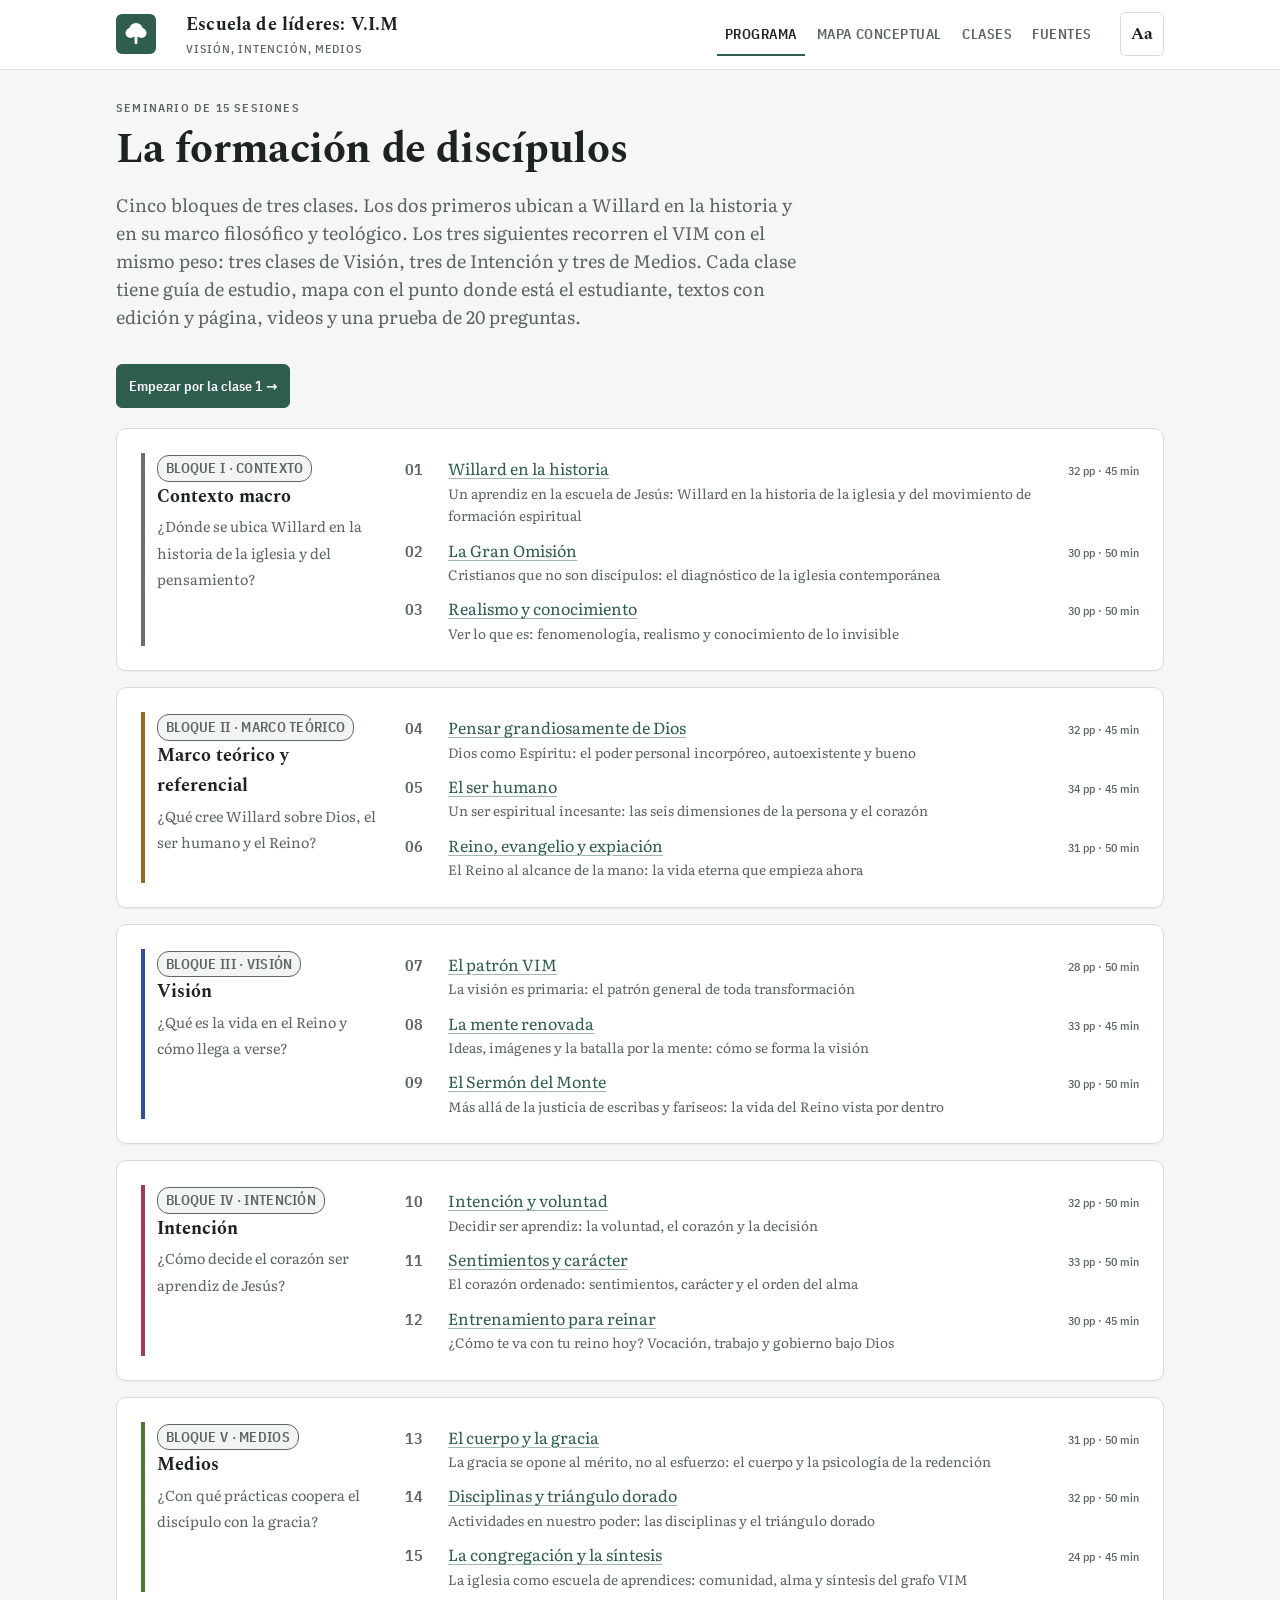
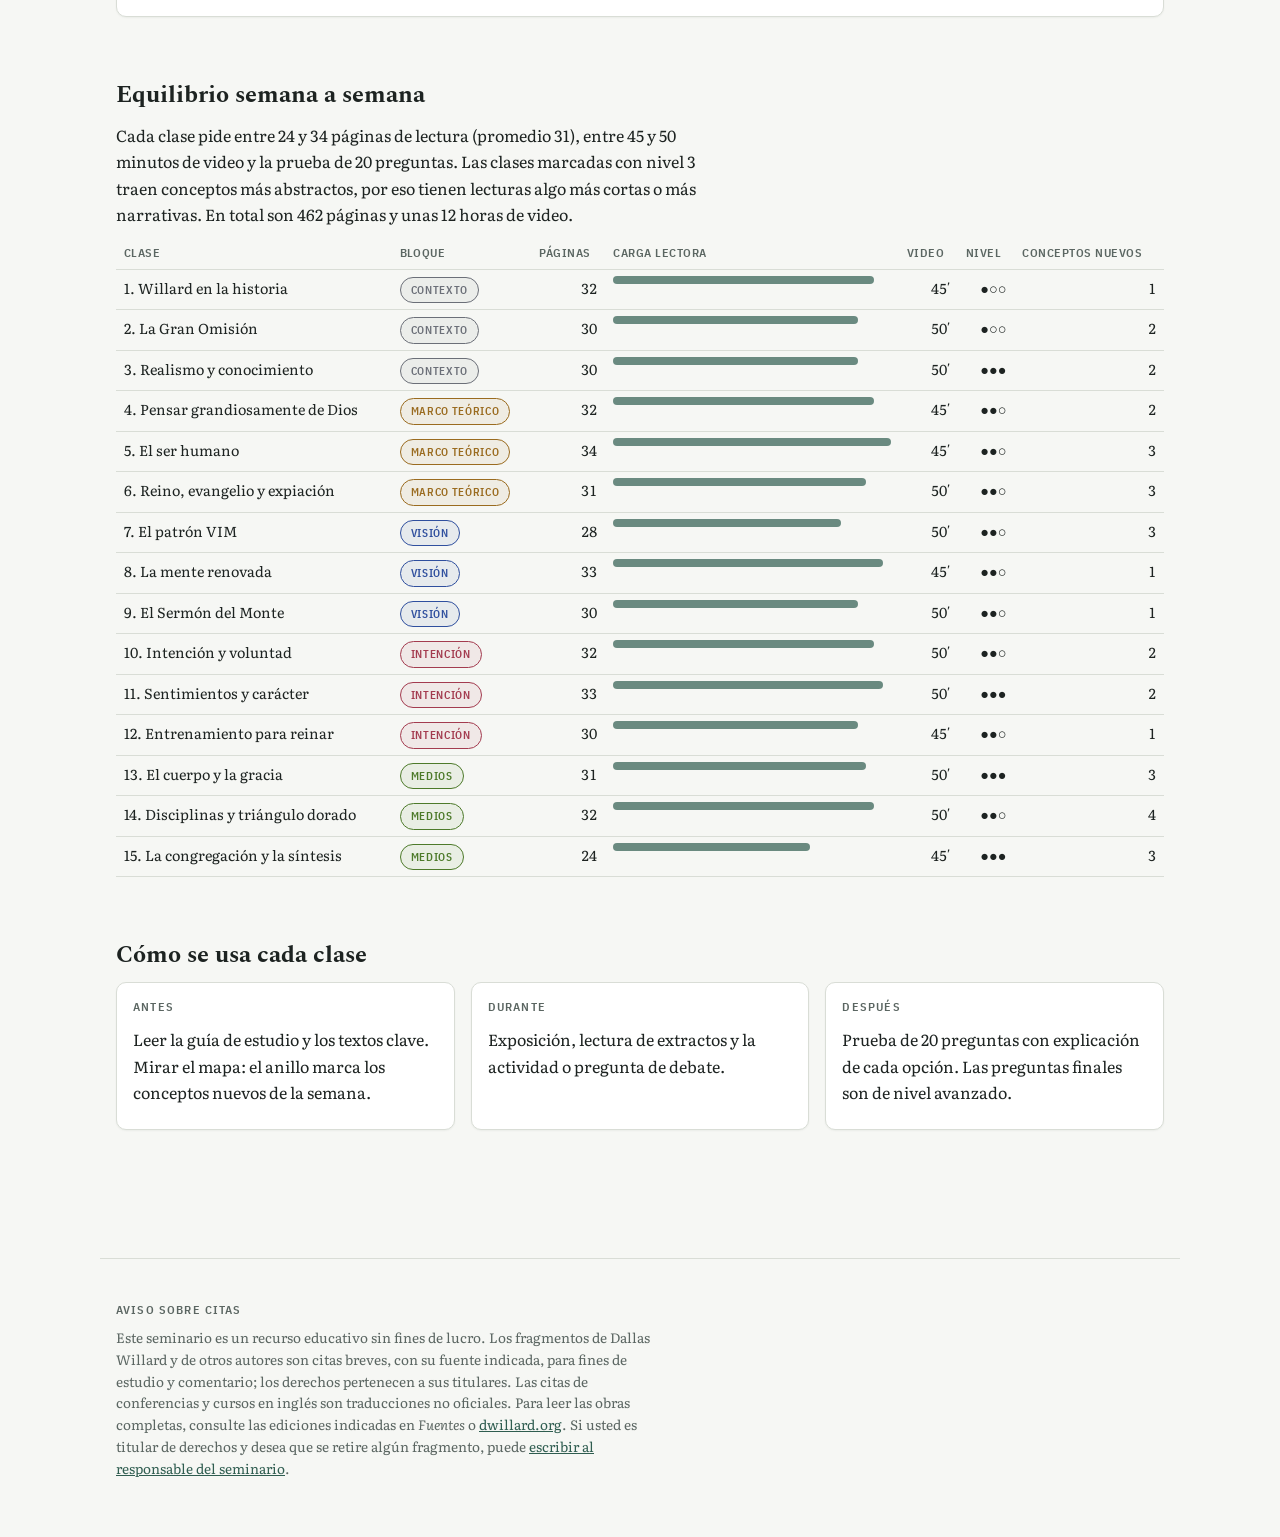
==== commit 3a6d2fa1: "Logo: árbol blanco sobre verde Co-Authored-By: Claude Opus 5.5 (1M context) <noreply@anthropic.com> " ====
--- a/index.html
+++ b/index.html
@@ -4,7 +4,7 @@
 <meta charset="utf-8">
 <meta http-equiv="Content-Security-Policy" content="default-src 'none'; script-src 'sha256-397dcoov4I7Ycj2E/6WejpY2SPmhLW03/S3d9svylX8='; style-src 'self' 'unsafe-inline'; font-src 'self'; img-src 'self' data:; connect-src 'none'; object-src 'none'; frame-src 'none'; base-uri 'none'; form-action 'none'; upgrade-insecure-requests">
 <meta name="referrer" content="strict-origin-when-cross-origin">
-<link rel="icon" href="data:image/svg+xml,%3Csvg xmlns=%27http://www.w3.org/2000/svg%27 viewBox=%270 0 32 32%27%3E%3Crect width=%2732%27 height=%2732%27 rx=%276%27 fill=%27%232f5d50%27/%3E%3Ctext x=%2716%27 y=%2722%27 font-size=%2716%27 text-anchor=%27middle%27 fill=%27white%27 font-family=%27serif%27%3EW%3C/text%3E%3C/svg%3E">
+<link rel="icon" href="data:image/svg+xml,%3Csvg%20xmlns=%27http://www.w3.org/2000/svg%27%20viewBox=%270%200%2032%2032%27%3E%3Crect%20width=%2732%27%20height=%2732%27%20rx=%276%27%20fill=%27%232f5d50%27/%3E%3Cg%20fill=%27%23fff%27%3E%3Ccircle%20cx=%2716%27%20cy=%2712%27%20r=%277%27/%3E%3Ccircle%20cx=%2710.5%27%20cy=%2715%27%20r=%275%27/%3E%3Ccircle%20cx=%2721.5%27%20cy=%2715%27%20r=%275%27/%3E%3Crect%20x=%2714.6%27%20y=%2716%27%20width=%272.8%27%20height=%2710%27%20rx=%271%27/%3E%3C/g%3E%3C/svg%3E">
 <meta name="viewport" content="width=device-width, initial-scale=1">
 <meta name="description" content="Escuela de líderes: V.I.M. La formación de discípulos en 15 clases sobre la obra de Dallas Willard, guiadas por el patrón VIM (Visión, Intención, Medios).">
 <title>Escuela de líderes: V.I.M</title>
@@ -289,7 +289,7 @@
 <body>
 
 <header class="top"><div class="wrap">
-  <a class="home" href="#programa" aria-label="Ir al inicio">W</a>
+  <a class="home" href="#programa" aria-label="Ir al inicio"><svg viewBox="0 0 32 32" width="32" height="32" aria-hidden="true" focusable="false"><g fill="currentColor"><circle cx="16" cy="12" r="7"/><circle cx="10.5" cy="15" r="5"/><circle cx="21.5" cy="15" r="5"/><rect x="14.6" y="16" width="2.8" height="10" rx="1"/></g></svg></a>
   <div class="brand">Escuela de líderes: V.I.M<small>Visión, Intención, Medios</small></div>
   <nav class="tabs" role="tablist" aria-label="Secciones">
     <button role="tab" id="tab-programa" data-v="programa">Programa</button>
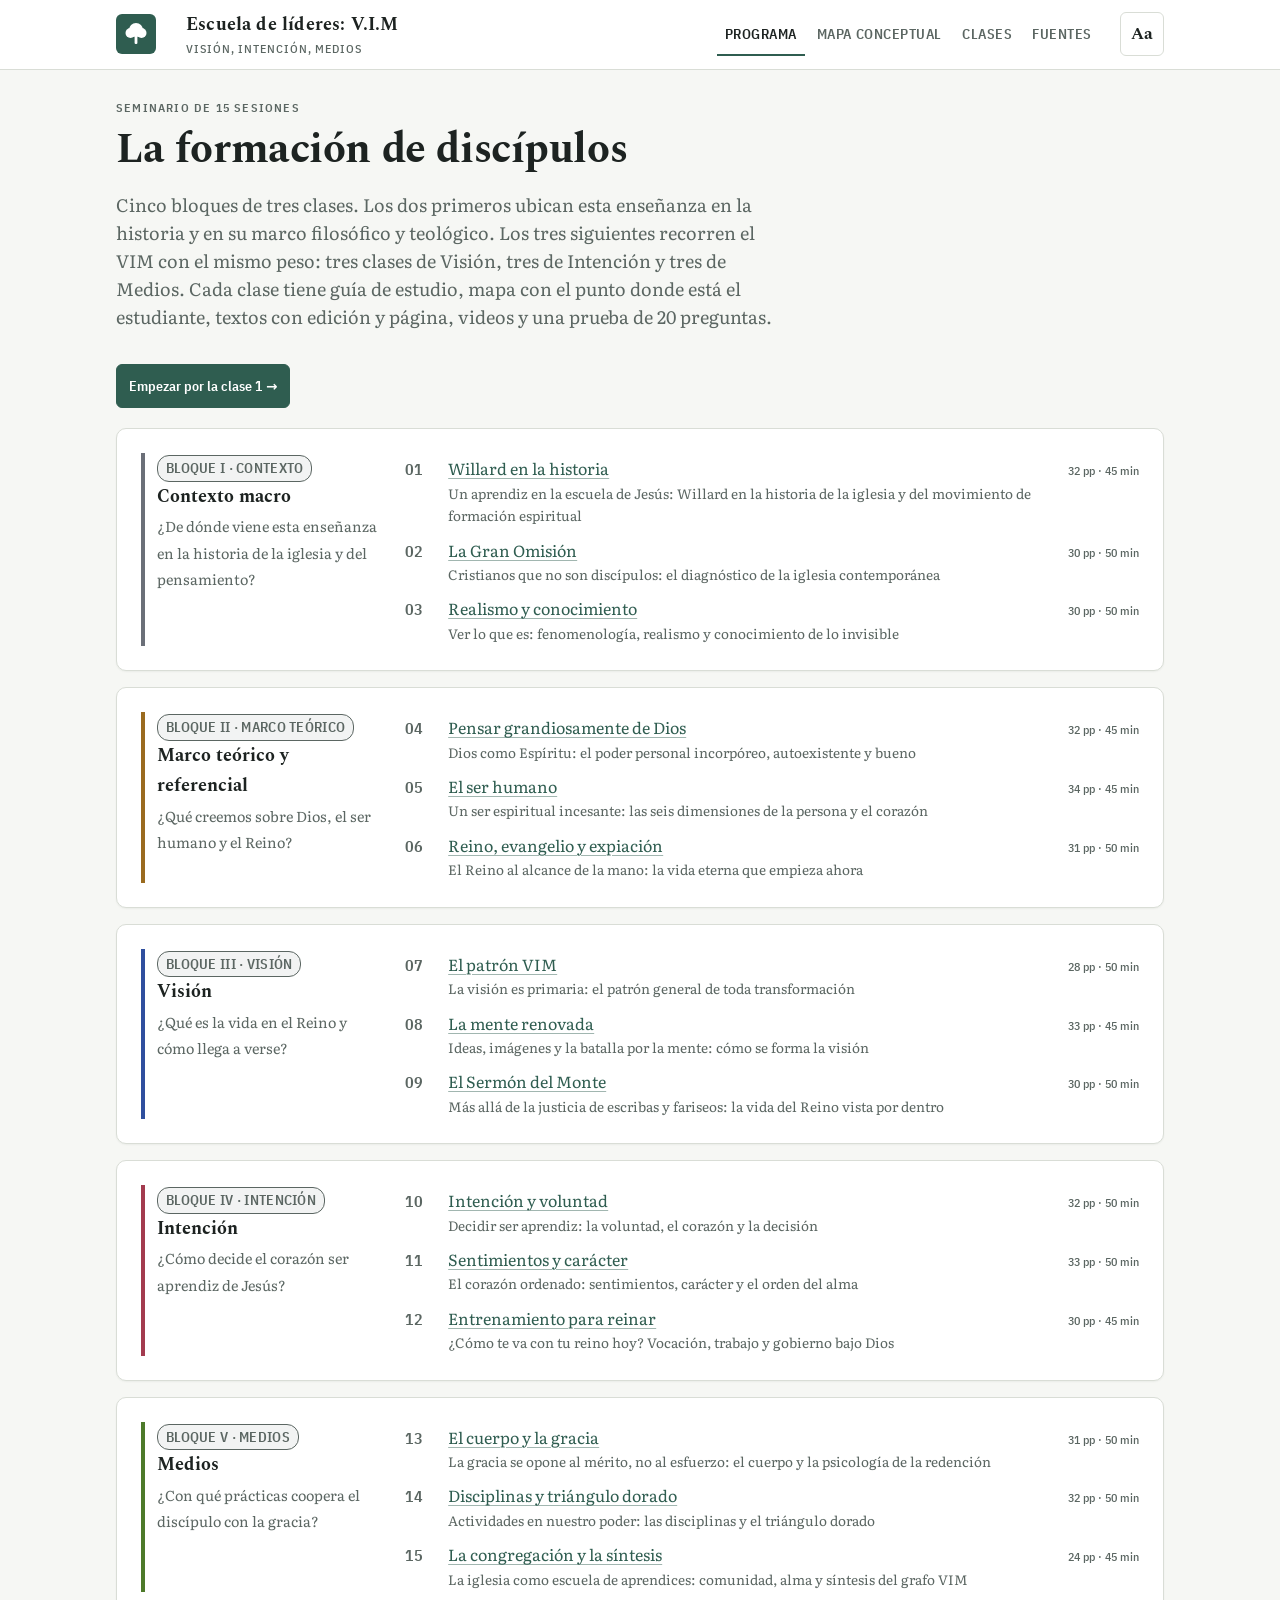
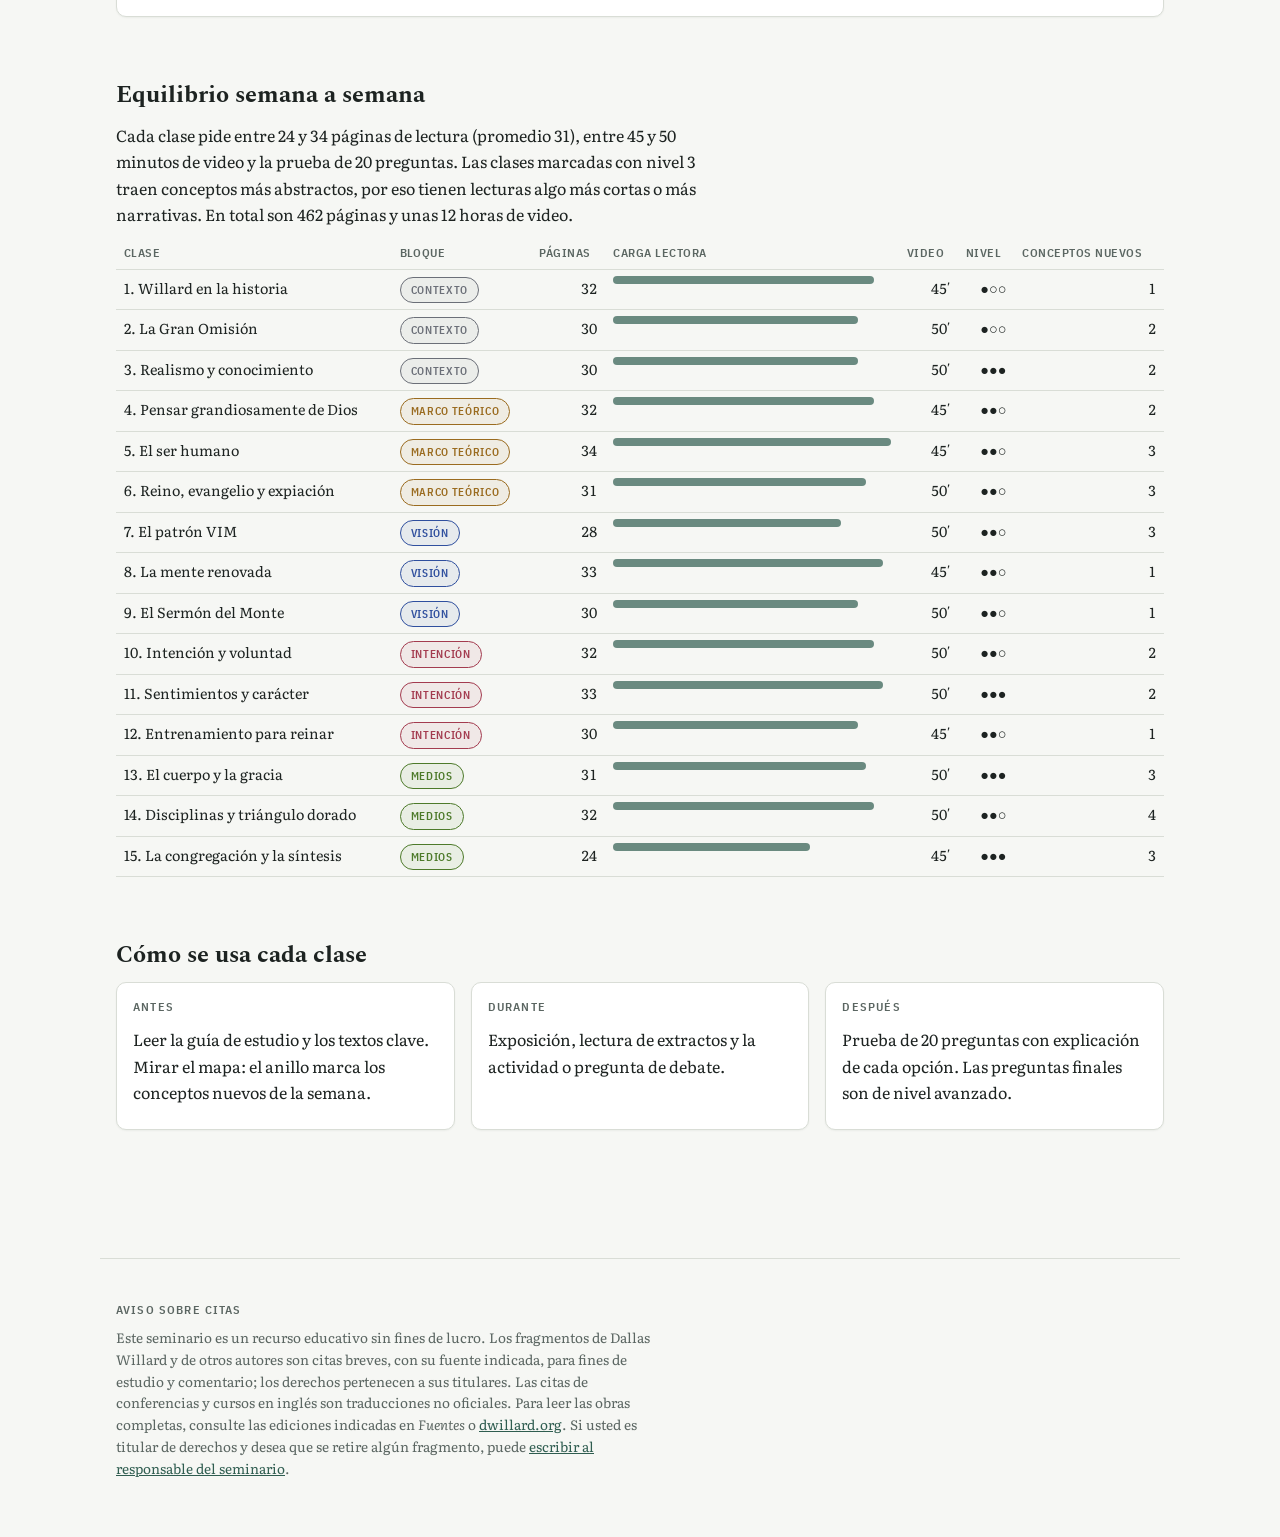
==== commit b7f14965: "Foco en la enseñanza: menos referencias a Willard en guías, preguntas y glosario Co-Authored-By: Cla" ====
--- a/index.html
+++ b/index.html
@@ -2,7 +2,7 @@
 <html lang="es">
 <head>
 <meta charset="utf-8">
-<meta http-equiv="Content-Security-Policy" content="default-src 'none'; script-src 'sha256-397dcoov4I7Ycj2E/6WejpY2SPmhLW03/S3d9svylX8='; style-src 'self' 'unsafe-inline'; font-src 'self'; img-src 'self' data:; connect-src 'none'; object-src 'none'; frame-src 'none'; base-uri 'none'; form-action 'none'; upgrade-insecure-requests">
+<meta http-equiv="Content-Security-Policy" content="default-src 'none'; script-src 'sha256-osbfo4OGtclHIjh7DibJvwtJKX2EjXZZOInJk5wmLBs='; style-src 'self' 'unsafe-inline'; font-src 'self'; img-src 'self' data:; connect-src 'none'; object-src 'none'; frame-src 'none'; base-uri 'none'; form-action 'none'; upgrade-insecure-requests">
 <meta name="referrer" content="strict-origin-when-cross-origin">
 <link rel="icon" href="data:image/svg+xml,%3Csvg%20xmlns=%27http://www.w3.org/2000/svg%27%20viewBox=%270%200%2032%2032%27%3E%3Crect%20width=%2732%27%20height=%2732%27%20rx=%276%27%20fill=%27%232f5d50%27/%3E%3Cg%20fill=%27%23fff%27%3E%3Ccircle%20cx=%2716%27%20cy=%2712%27%20r=%277%27/%3E%3Ccircle%20cx=%2710.5%27%20cy=%2715%27%20r=%275%27/%3E%3Ccircle%20cx=%2721.5%27%20cy=%2715%27%20r=%275%27/%3E%3Crect%20x=%2714.6%27%20y=%2716%27%20width=%272.8%27%20height=%2710%27%20rx=%271%27/%3E%3C/g%3E%3C/svg%3E">
 <meta name="viewport" content="width=device-width, initial-scale=1">
@@ -317,7 +317,7 @@
 
 <div id="glpop" role="dialog" aria-modal="false" hidden></div>
 <div id="ttsbar" role="region" aria-label="Lectura en voz alta" hidden><span id="ttsst">Leyendo…</span><button type="button" class="btn" id="ttsback" aria-label="Retroceder 5 segundos">−5 s</button><button type="button" class="btn" id="ttspause">Pausa</button><button type="button" class="btn" id="ttsfwd" aria-label="Avanzar 5 segundos">+5 s</button><button type="button" class="btn" id="ttsstop">Detener</button></div>
-<script type="application/json" id="data">{"meta": {"bloques": [{"id": "I", "nombre": "Contexto macro", "pregunta": "¿Dónde se ubica Willard en la historia de la iglesia y del pensamiento?", "clases": [1, 2, 3], "tipo": "ctx"}, {"id": "II", "nombre": "Marco teórico y referencial", "pregunta": "¿Qué cree Willard sobre Dios, el ser humano y el Reino?", "clases": [4, 5, 6], "tipo": "marco"}, {"id": "III", "nombre": "Visión", "pregunta": "¿Qué es la vida en el Reino y cómo llega a verse?", "clases": [7, 8, 9], "tipo": "V"}, {"id": "IV", "nombre": "Intención", "pregunta": "¿Cómo decide el corazón ser aprendiz de Jesús?", "clases": [10, 11, 12], "tipo": "I"}, {"id": "V", "nombre": "Medios", "pregunta": "¿Con qué prácticas coopera el discípulo con la gracia?", "clases": [13, 14, 15], "tipo": "M"}], "clases": [{"n": 1, "titulo": "Willard en la historia", "conceptual": "Un aprendiz en la escuela de Jesús: Willard en la historia de la iglesia y del movimiento de formación espiritual", "paginas": 32, "video": 45, "nivel": 1}, {"n": 2, "titulo": "La Gran Omisión", "conceptual": "Cristianos que no son discípulos: el diagnóstico de la iglesia contemporánea", "paginas": 30, "video": 50, "nivel": 1}, {"n": 3, "titulo": "Realismo y conocimiento", "conceptual": "Ver lo que es: fenomenología, realismo y conocimiento de lo invisible", "paginas": 30, "video": 50, "nivel": 3}, {"n": 4, "titulo": "Pensar grandiosamente de Dios", "conceptual": "Dios como Espíritu: el poder personal incorpóreo, autoexistente y bueno", "paginas": 32, "video": 45, "nivel": 2}, {"n": 5, "titulo": "El ser humano", "conceptual": "Un ser espiritual incesante: las seis dimensiones de la persona y el corazón", "paginas": 34, "video": 45, "nivel": 2}, {"n": 6, "titulo": "Reino, evangelio y expiación", "conceptual": "El Reino al alcance de la mano: la vida eterna que empieza ahora", "paginas": 31, "video": 50, "nivel": 2}, {"n": 7, "titulo": "El patrón VIM", "conceptual": "La visión es primaria: el patrón general de toda transformación", "paginas": 28, "video": 50, "nivel": 2}, {"n": 8, "titulo": "La mente renovada", "conceptual": "Ideas, imágenes y la batalla por la mente: cómo se forma la visión", "paginas": 33, "video": 45, "nivel": 2}, {"n": 9, "titulo": "El Sermón del Monte", "conceptual": "Más allá de la justicia de escribas y fariseos: la vida del Reino vista por dentro", "paginas": 30, "video": 50, "nivel": 2}, {"n": 10, "titulo": "Intención y voluntad", "conceptual": "Decidir ser aprendiz: la voluntad, el corazón y la decisión", "paginas": 32, "video": 50, "nivel": 2}, {"n": 11, "titulo": "Sentimientos y carácter", "conceptual": "El corazón ordenado: sentimientos, carácter y el orden del alma", "paginas": 33, "video": 50, "nivel": 3}, {"n": 12, "titulo": "Entrenamiento para reinar", "conceptual": "¿Cómo te va con tu reino hoy? Vocación, trabajo y gobierno bajo Dios", "paginas": 30, "video": 45, "nivel": 2}, {"n": 13, "titulo": "El cuerpo y la gracia", "conceptual": "La gracia se opone al mérito, no al esfuerzo: el cuerpo y la psicología de la redención", "paginas": 31, "video": 50, "nivel": 3}, {"n": 14, "titulo": "Disciplinas y triángulo dorado", "conceptual": "Actividades en nuestro poder: las disciplinas y el triángulo dorado", "paginas": 32, "video": 50, "nivel": 2}, {"n": 15, "titulo": "La congregación y la síntesis", "conceptual": "La iglesia como escuela de aprendices: comunidad, alma y síntesis del grafo VIM", "paginas": 24, "video": 45, "nivel": 3}], "biblio": {"libros": [{"id": "GO", "autor": "Dallas Willard", "titulo": "La gran omisión: Recuperando las enseñanzas esenciales de Jesús en el discipulado", "pub": "Nashville: HarperCollins Español, 2015", "orig": "The Great Omission, HarperSanFrancisco, 2006", "clases": [1, 2, 3, 8, 10, 13, 14, 15]}, {"id": "RC", "autor": "Dallas Willard", "titulo": "Renueva tu corazón: Sé como Cristo", "pub": "Terrassa: Editorial CLIE, 2004 (Colección Teológica Contemporánea)", "orig": "Renovation of the Heart, NavPress, 2002", "clases": [5, 7, 8, 10, 11, 15]}, {"id": "ED", "autor": "Dallas Willard", "titulo": "El espíritu de las disciplinas: ¿Cómo transforma Dios la vida?", "pub": "Miami: Editorial Vida, 2010. ISBN 978-0-8297-5751-4", "orig": "The Spirit of the Disciplines, HarperSanFrancisco, 1988", "clases": [13, 14]}, {"id": "DC", "autor": "Dallas Willard", "titulo": "La divina conspiración: Nuestra vida escondida en Dios", "pub": "Buenos Aires: Editorial Peniel, 2013", "orig": "The Divine Conspiracy, HarperSanFrancisco, 1998", "clases": [6, 7, 10, 15]}], "conferencias": [{"id": "EM", "titulo": "Espiritualidad y Ministerio", "det": "Curso GM 720 del Doctorado en Ministerio, Seminario Teológico Fuller, junio de 2012. Transcripción en español, 307 pp.", "nota": "Último año en que Willard dictó este curso, iniciado en 1993.", "pdf": "textos/espiritualidad-y-ministerio-2012.pdf"}, {"id": "PA", "titulo": "Conferencia a pastores", "det": "Kern Pastors Character Conference, 2010, cuatro sesiones. Transcripción en español, 81 pp.", "pdf": "textos/pastores-2010.pdf"}, {"id": "RV", "titulo": "Reinar en vida por medio de uno, Jesucristo", "det": "Okoboji Bible Conference, 4–6 de agosto de 2009. Transcripción en español, 34 pp.", "pdf": "textos/reinar-en-vida-2009.pdf"}, {"id": "EX", "titulo": "El evangelio que Jesús enseñó y la expiación", "det": "Spiritual Formation Alliance y Renovaré, Long Beach, 2006. Traducción al español, 21 pp.", "pdf": "textos/expiacion-2006.pdf"}, {"id": "VA", "titulo": "Vida abundante en Cristo Jesús", "det": "Iglesia Bautista Calvary, Nevada (Misuri), 1978. Transcripción, sesiones 1–3.", "pdf": "textos/vida-abundante-1978.pdf"}], "recursos": [{"t": "Dallas Willard Ministries", "u": "https://dwillard.org", "n": "Artículos, audios y videos de Willard, mantenidos por su familia."}, {"t": "Renovaré", "u": "https://renovare.org", "n": "Comunidad de formación espiritual con la que Willard colaboró durante décadas."}], "ingles": [{"titulo": "The Great Omission: Reclaiming Jesus's Essential Teachings on Discipleship", "pub": "HarperSanFrancisco, 2006", "nota": "En español: La gran omisión.", "u": "https://dwillard.org/resources/books/great-omission"}, {"titulo": "Renovation of the Heart: Putting On the Character of Christ", "pub": "NavPress, 2002", "nota": "En español: Renueva tu corazón.", "u": "https://dwillard.org/resources/books/renovation-of-the-heart"}, {"titulo": "The Spirit of the Disciplines: Understanding How God Changes Lives", "pub": "HarperSanFrancisco, 1988", "nota": "En español: El espíritu de las disciplinas.", "u": "https://dwillard.org/resources/books/spirit-of-the-disciplines"}, {"titulo": "The Divine Conspiracy: Rediscovering Our Hidden Life in God", "pub": "HarperSanFrancisco, 1998", "nota": "En español: La divina conspiración.", "u": "https://dwillard.org/resources/books/divine-conspiracy"}, {"titulo": "Knowing Christ Today: Why We Can Trust Spiritual Knowledge", "pub": "HarperOne, 2009", "nota": "Lectura avanzada de la clase 3. No se conoce edición en español.", "u": "https://dwillard.org/resources/books/knowing-christ-today"}]}}, "graph": {"nodes": [{"id": "historia", "label": "Movimiento de formación espiritual", "short": "Formación espiritual (historia)", "clase": 1, "tipo": "ctx", "x": 70, "y": 209, "grado": 3, "bc": 0.0396, "minimo": false, "puente": false}, {"id": "omision", "label": "Gran Omisión", "short": "Gran Omisión", "clase": 2, "tipo": "ctx", "x": 144, "y": 193, "grado": 4, "bc": 0.0396, "minimo": false, "puente": false}, {"id": "evangelios", "label": "Evangelios insuficientes", "short": "Evangelios insuficientes", "clase": 2, "tipo": "ctx", "x": 144, "y": 273, "grado": 4, "bc": 0.0485, "minimo": false, "puente": false}, {"id": "realismo", "label": "Realismo y fenomenología", "short": "Realismo", "clase": 3, "tipo": "ctx", "x": 218, "y": 169, "grado": 4, "bc": 0.0334, "minimo": true, "puente": false}, {"id": "conocimiento", "label": "Conocimiento de lo espiritual", "short": "Conocimiento espiritual", "clase": 3, "tipo": "ctx", "x": 218, "y": 249, "grado": 4, "bc": 0.0209, "minimo": false, "puente": false}, {"id": "dios", "label": "Dios: espíritu, grandeza, bondad", "short": "Dios es Espíritu", "clase": 4, "tipo": "marco", "x": 292, "y": 193, "grado": 6, "bc": 0.0548, "minimo": false, "puente": false}, {"id": "trinidad", "label": "Comunidad trinitaria", "short": "Trinidad", "clase": 4, "tipo": "marco", "x": 292, "y": 273, "grado": 3, "bc": 0.0169, "minimo": false, "puente": false}, {"id": "persona", "label": "Ser espiritual incesante", "short": "Ser incesante", "clase": 5, "tipo": "marco", "x": 366, "y": 129, "grado": 4, "bc": 0.0519, "minimo": false, "puente": false}, {"id": "seis", "label": "Seis dimensiones de la persona", "short": "Seis dimensiones", "clase": 5, "tipo": "marco", "x": 366, "y": 209, "grado": 7, "bc": 0.1049, "minimo": false, "puente": true}, {"id": "corazon", "label": "Corazón / voluntad / espíritu", "short": "Corazón / voluntad", "clase": 5, "tipo": "marco", "x": 366, "y": 289, "grado": 4, "bc": 0.0223, "minimo": false, "puente": false}, {"id": "reino", "label": "Reino: alcance de la voluntad efectiva", "short": "Reino de Dios", "clase": 6, "tipo": "marco", "x": 440, "y": 153, "grado": 6, "bc": 0.0929, "minimo": true, "puente": true}, {"id": "zoe", "label": "Vida eterna (zoé) como conocimiento interactivo", "short": "Vida eterna (zoé)", "clase": 6, "tipo": "marco", "x": 440, "y": 233, "grado": 4, "bc": 0.0413, "minimo": false, "puente": false}, {"id": "expiacion", "label": "Expiación como unión con Cristo", "short": "Expiación", "clase": 6, "tipo": "marco", "x": 440, "y": 313, "grado": 4, "bc": 0.082, "minimo": false, "puente": true}, {"id": "vim", "label": "Patrón VIM", "short": "Patrón VIM", "clase": 7, "tipo": "V", "x": 514, "y": 129, "grado": 4, "bc": 0.0339, "minimo": false, "puente": false}, {"id": "vision", "label": "Visión", "short": "Visión", "clase": 7, "tipo": "V", "x": 514, "y": 209, "grado": 7, "bc": 0.1225, "minimo": true, "puente": true}, {"id": "metanoia", "label": "Metanoia", "short": "Metanoia", "clase": 7, "tipo": "V", "x": 514, "y": 289, "grado": 2, "bc": 0.0056, "minimo": false, "puente": false}, {"id": "mente", "label": "Ideas e imágenes (la mente)", "short": "Ideas e imágenes", "clase": 8, "tipo": "V", "x": 588, "y": 233, "grado": 3, "bc": 0.0275, "minimo": false, "puente": false}, {"id": "sermon", "label": "Sermón del Monte / justicia del corazón", "short": "Sermón del Monte", "clase": 9, "tipo": "V", "x": 662, "y": 209, "grado": 4, "bc": 0.0399, "minimo": false, "puente": false}, {"id": "intencion", "label": "Intención y decisión", "short": "Intención", "clase": 10, "tipo": "I", "x": 736, "y": 193, "grado": 5, "bc": 0.0589, "minimo": false, "puente": false}, {"id": "discipulo", "label": "Discípulo = aprendiz de Jesús", "short": "Discípulo-aprendiz", "clase": 10, "tipo": "I", "x": 736, "y": 273, "grado": 5, "bc": 0.0509, "minimo": false, "puente": false}, {"id": "sentimientos", "label": "Sentimientos ordenados", "short": "Sentimientos", "clase": 11, "tipo": "I", "x": 810, "y": 169, "grado": 3, "bc": 0.0091, "minimo": false, "puente": false}, {"id": "caracter", "label": "Carácter", "short": "Carácter", "clase": 11, "tipo": "I", "x": 810, "y": 249, "grado": 6, "bc": 0.0815, "minimo": true, "puente": true}, {"id": "reinar", "label": "Entrenamiento para reinar (tu reino)", "short": "Entrenar para reinar", "clase": 12, "tipo": "I", "x": 884, "y": 233, "grado": 4, "bc": 0.0578, "minimo": false, "puente": false}, {"id": "medios", "label": "Medios / esfuerzo indirecto", "short": "Medios", "clase": 13, "tipo": "M", "x": 958, "y": 129, "grado": 5, "bc": 0.0735, "minimo": false, "puente": false}, {"id": "gracia", "label": "Gracia vs. mérito", "short": "Gracia vs. mérito", "clase": 13, "tipo": "M", "x": 958, "y": 209, "grado": 3, "bc": 0.041, "minimo": false, "puente": false}, {"id": "cuerpo", "label": "Cuerpo y hábito", "short": "Cuerpo y hábito", "clase": 13, "tipo": "M", "x": 958, "y": 289, "grado": 6, "bc": 0.1214, "minimo": true, "puente": true}, {"id": "disciplinas", "label": "Disciplinas (abstinencia y compromiso)", "short": "Disciplinas", "clase": 14, "tipo": "M", "x": 1032, "y": 113, "grado": 4, "bc": 0.0634, "minimo": false, "puente": false}, {"id": "triangulo", "label": "Triángulo dorado", "short": "Triángulo dorado", "clase": 14, "tipo": "M", "x": 1032, "y": 193, "grado": 3, "bc": 0.0374, "minimo": false, "puente": false}, {"id": "espiritusanto", "label": "Acción del Espíritu Santo", "short": "Espíritu Santo", "clase": 14, "tipo": "M", "x": 1032, "y": 273, "grado": 2, "bc": 0.0072, "minimo": true, "puente": false}, {"id": "pruebas", "label": "Pruebas de la vida ordinaria", "short": "Pruebas cotidianas", "clase": 14, "tipo": "M", "x": 1032, "y": 353, "grado": 3, "bc": 0.0487, "minimo": false, "puente": false}, {"id": "social", "label": "Dimensión social", "short": "Dimensión social", "clase": 15, "tipo": "M", "x": 1106, "y": 129, "grado": 4, "bc": 0.0363, "minimo": false, "puente": false}, {"id": "alma", "label": "Alma integradora", "short": "Alma", "clase": 15, "tipo": "M", "x": 1106, "y": 209, "grado": 3, "bc": 0.0053, "minimo": false, "puente": false}, {"id": "congregacion", "label": "Congregación y Gran Comisión", "short": "Congregación", "clase": 15, "tipo": "M", "x": 1106, "y": 289, "grado": 5, "bc": 0.0626, "minimo": true, "puente": false}], "edges": [["historia", "omision"], ["historia", "disciplinas"], ["historia", "realismo"], ["omision", "evangelios"], ["omision", "discipulo"], ["omision", "congregacion"], ["evangelios", "reino"], ["evangelios", "expiacion"], ["realismo", "conocimiento"], ["realismo", "persona"], ["realismo", "dios"], ["conocimiento", "zoe"], ["conocimiento", "vision"], ["conocimiento", "dios"], ["dios", "trinidad"], ["dios", "reino"], ["dios", "vision"], ["dios", "persona"], ["trinidad", "congregacion"], ["trinidad", "zoe"], ["persona", "seis"], ["persona", "reinar"], ["seis", "corazon"], ["seis", "mente"], ["seis", "sentimientos"], ["seis", "cuerpo"], ["seis", "social"], ["seis", "alma"], ["corazon", "intencion"], ["corazon", "caracter"], ["corazon", "sermon"], ["reino", "zoe"], ["reino", "vision"], ["reino", "reinar"], ["reino", "sermon"], ["zoe", "expiacion"], ["expiacion", "gracia"], ["expiacion", "cuerpo"], ["vim", "vision"], ["vim", "intencion"], ["vim", "medios"], ["vim", "congregacion"], ["vision", "metanoia"], ["vision", "mente"], ["vision", "intencion"], ["metanoia", "evangelios"], ["mente", "sentimientos"], ["sermon", "caracter"], ["sermon", "discipulo"], ["intencion", "discipulo"], ["intencion", "medios"], ["discipulo", "reinar"], ["discipulo", "congregacion"], ["sentimientos", "caracter"], ["caracter", "cuerpo"], ["medios", "gracia"], ["medios", "disciplinas"], ["medios", "cuerpo"], ["gracia", "espiritusanto"], ["cuerpo", "disciplinas"], ["cuerpo", "social"], ["disciplinas", "triangulo"], ["triangulo", "espiritusanto"], ["triangulo", "pruebas"], ["pruebas", "caracter"], ["social", "congregacion"], ["social", "alma"], ["alma", "caracter"], ["reinar", "pruebas"]], "colx": {"1": 70, "2": 144, "3": 218, "4": 292, "5": 366, "6": 440, "7": 514, "8": 588, "9": 662, "10": 736, "11": 810, "12": 884, "13": 958, "14": 1032, "15": 1106}, "ndom": 9, "diam": 5, "avg": 2.53, "cover": [{"id": "RC2", "titulo": "Renueva tu corazón, cap. 2", "nuevos": ["alma", "corazon", "cuerpo", "mente", "persona", "seis", "sentimientos", "social"]}, {"id": "EXP", "titulo": "El evangelio que Jesús enseñó y la expiación (2006)", "nuevos": ["discipulo", "evangelios", "expiacion", "gracia", "reino", "zoe"]}, {"id": "EM_A", "titulo": "Espiritualidad y Ministerio 2012, ses. 1–3", "nuevos": ["conocimiento", "dios", "realismo", "trinidad", "vision"]}, {"id": "RC5", "titulo": "Renueva tu corazón, cap. 5", "nuevos": ["intencion", "medios", "metanoia", "vim"]}, {"id": "GO4", "titulo": "La gran omisión, cap. 4", "nuevos": ["disciplinas", "espiritusanto", "pruebas", "triangulo"]}, {"id": "GO13", "titulo": "La gran omisión, cap. 13 «La piedad centrada en Cristo»", "nuevos": ["historia", "omision"]}, {"id": "VA3", "titulo": "Vida abundante 1978, ses. 03 + resumen", "nuevos": ["caracter", "sermon"]}, {"id": "GO10", "titulo": "La gran omisión, cap. 10 «Consultas en Idaho Springs»", "nuevos": ["congregacion"]}, {"id": "RV1", "titulo": "Reinar en vida 2009, ses. 01", "nuevos": ["reinar"]}], "cover5": 27}, "clases": {"1": {"n": 1, "objetivo": "Ubicar la vida y la obra de Dallas Willard (1935–2013) dentro de la historia de la iglesia, la teología evangélica del siglo XX y el movimiento contemporáneo de formación espiritual, y explicar por qué su propuesta surge como respuesta a una crisis de carácter en la iglesia.", "conceptos": ["historia", "omision"], "guia": [["h", "Quién fue Dallas Willard"], ["p", "Dallas Albert Willard nació en 1935 en Buffalo, Misuri, en un ambiente bautista rural. Estudió filosofía y religión, se doctoró en filosofía en la Universidad de Wisconsin (1964) y enseñó casi cincuenta años en la Universidad del Sur de California (USC). En su trabajo académico fue un especialista reconocido en Edmund Husserl, el fundador de la fenomenología. Como cristiano fue miembro y a veces pastor de iglesias bautistas, maestro en congregaciones de muchas tradiciones y profesor invitado en seminarios como Fuller. Esa doble vida explica su estilo: argumenta con el rigor de un profesor y habla con el corazón de un pastor."], ["h", "Una tradición larga, no una moda"], ["p", "Willard insiste en que la formación espiritual no es un invento moderno. Los padres del desierto, el monacato, los místicos medievales, los reformadores, los puritanos, el pietismo alemán y el metodismo de Wesley ya sabían que la vida con Dios se aprende con prácticas concretas. En La gran omisión (cap. 13) presenta la piedad evangélica como uno de los grandes motores de transformación personal y social desde la Reforma, y lamenta que gran parte de ese poder se haya perdido."], ["h", "El movimiento de formación espiritual"], ["p", "En 1978 su amigo Richard Foster publicó Celebración de la disciplina, inspirado en parte por la enseñanza de Willard. Diez años después Willard publicó El espíritu de las disciplinas (1988), y ambos fundaron con otros la red Renovaré. Siguieron La divina conspiración (1998), Renueva tu corazón (2002) y La gran omisión (2006). En 1999 Willard reunió a un grupo de maestros en Idaho Springs (Colorado) para pensar qué es y qué no es la formación espiritual; sus respuestas forman el cap. 10 de La gran omisión."], ["h", "El problema que quiso resolver"], ["p", "Willard observó una «gran disparidad» entre la vida que Jesús ofrece y la vida diaria de la mayoría de quienes dicen seguirlo. Su diagnóstico no es moralista: el problema no está primero en la práctica sino en la teología, en el mensaje que se escucha. Si el evangelio se reduce a perdón para después de la muerte, nadie espera ser transformado ahora. Ese diagnóstico se estudia en la clase 2."], ["h", "Cómo leer este seminario"], ["p", "Todo el curso se organiza con el patrón que Willard llamó VIM: Visión, Intención y Medios. Las seis primeras clases preparan el terreno (historia, filosofía, teología). Las nueve siguientes recorren el VIM en tres bloques iguales. Cada clase marca en el mapa los conceptos nuevos; al final del curso el grafo completo será tu herramienta de repaso."], ["q", "Para principiantes: basta con retener tres cosas. Willard fue profesor de filosofía y maestro en la iglesia. Su obra pertenece a una tradición antigua de formación espiritual. Su pregunta central es por qué tantos cristianos no se parecen a Jesús."]], "extractos": [{"t": "Uno de los grandes motores de la transformación individual y social desde la Reforma ha sido el pensamiento «evangélico» y la experiencia «evangélica». […] Por varias razones, gran parte de ese poder se ha perdido actualmente.", "f": "La gran omisión, cap. 13 «La piedad centrada en Cristo», p. 143"}, {"t": "En el otoño de 1999 se reunió un pequeño grupo de maestros cristianos en un retiro cerca de Idaho Springs, Colorado, para reflexionar en oración sobre el significado y las perspectivas de la formación espiritual cristiana de hoy.", "f": "La gran omisión, cap. 10, p. 97"}, {"t": "En 1993, Dallas comenzó a enseñar un curso residencial intensivo de dos semanas para el programa de Doctorado en Ministerio del Seminario Teológico Fuller. […] Estas sesiones de 2012 son del último año de Dallas enseñando el curso antes de morir.", "f": "Espiritualidad y Ministerio 2012, nota editorial, p. 1", "pg": 1}], "textos": [{"r": "La gran omisión, cap. 13 «La piedad centrada en Cristo: el corazón del evangélico»", "d": "pp. 143–152 (≈ 10 pp.)"}, {"r": "La gran omisión, cap. 10 «Consultas en Idaho Springs con relación a la formación espiritual»", "d": "pp. 97–112 (≈ 16 pp.)"}, {"r": "La gran omisión, «Introducción»", "d": "pp. 9–15 (≈ 6 pp.)"}], "videos": [{"t": "Becoming Dallas Willard (charla sobre la biografía de Willard)", "u": "https://www.youtube.com/watch?v=44MM7vkqw-U", "n": "En inglés; activar subtítulos automáticos en español."}, {"t": "Dallas Willard – Introducing Spiritual Formation", "u": "https://www.youtube.com/watch?v=vi-FEzdyiIs", "n": "En inglés. Buena primera escucha de su voz y su tono."}, {"t": "Dallas Willard – The Great Omission", "u": "https://www.youtube.com/watch?v=Z22Uz7o7wyw&t=5s", "n": "Presentación de La gran omisión. En inglés; activar los subtítulos traducidos al español.", "d": 40}], "avanzados": ["Gary W. Moon, Becoming Dallas Willard: The Formation of a Philosopher, Teacher, and Christ Follower (InterVarsity Press, 2018). Biografía autorizada.", "Richard J. Foster, Celebración de la disciplina (orig. 1978; hay varias ediciones en español). Leer el prefacio y la introducción para ver la influencia de Willard.", "Gary Black Jr., The Theology of Dallas Willard: Discovering Protoevangelical Faith (Pickwick, 2013). Ubica a Willard frente al evangelicalismo estadounidense."], "actividad": "Línea de tiempo en grupos: ubicar en una sola línea a los padres del desierto, Benito, Francisco de Asís, Teresa de Ávila, Lutero, los puritanos, Wesley, Laubach, Foster y Willard. Para cada uno escribir una práctica concreta que enseñó.", "debate": "Si la formación espiritual es tan antigua, ¿por qué Willard tuvo que «redescubrirla» para las iglesias evangélicas del siglo XX? ¿Qué se perdió y cuándo?", "quiz": [{"q": "¿En qué disciplina académica se doctoró Dallas Willard?", "o": ["Teología sistemática", "Filosofía", "Psicología", "Historia de la iglesia"], "a": 1, "e": ["No; aunque escribió teología, su formación doctoral no fue en teología.", "Correcto: se doctoró en filosofía (Universidad de Wisconsin, 1964) y enseñó filosofía en USC.", "No; usó a psicólogos como William James, pero no era psicólogo de formación.", "No; conocía bien la historia de la iglesia, pero no fue su campo doctoral."]}, {"q": "¿Con qué filósofo se asocia el trabajo académico especializado de Willard?", "o": ["Immanuel Kant", "Søren Kierkegaard", "Edmund Husserl", "Friedrich Nietzsche"], "a": 2, "e": ["Kant aparece en sus discusiones, pero no fue su especialidad.", "Kierkegaard no es el autor de referencia en su obra académica.", "Correcto: Willard fue un especialista en Husserl, fundador de la fenomenología.", "No; Nietzsche no fue objeto central de su investigación."]}, {"q": "¿En qué universidad enseñó Willard la mayor parte de su carrera?", "o": ["Universidad del Sur de California (USC)", "Universidad de Oxford", "Seminario de Princeton", "Universidad de Chicago"], "a": 0, "e": ["Correcto: enseñó en USC desde mediados de los años sesenta hasta su retiro.", "No; nunca fue profesor de planta en Oxford.", "No; Princeton no forma parte de su trayectoria docente.", "No; Chicago no fue su lugar de enseñanza."]}, {"q": "¿Qué libro de Richard Foster (1978) abrió el movimiento contemporáneo de formación espiritual?", "o": ["La divina conspiración", "Celebración de la disciplina", "Renueva tu corazón", "La gran omisión"], "a": 1, "e": ["Ese libro es de Willard (1998).", "Correcto: Celebración de la disciplina, inspirado en parte por la enseñanza de Willard.", "Ese libro es de Willard (2002).", "Ese libro es de Willard (2006)."]}, {"q": "¿Qué red de renovación espiritual fundaron Foster, Willard y otros en 1988?", "o": ["Los Navegantes", "Juventud con una Misión", "Renovaré", "Vineyard"], "a": 2, "e": ["Los Navegantes es otra organización, aunque su presidente elogió La gran omisión.", "No es la red fundada por ellos.", "Correcto: Renovaré, que organizó conferencias donde Willard enseñó (por ejemplo, Long Beach 2006).", "Willard enseñó en iglesias Vineyard, pero no las fundó."]}, {"q": "Según La gran omisión, cap. 13, ¿qué ha sido uno de los grandes motores de transformación desde la Reforma?", "o": ["El poder político de la iglesia", "La piedad y la experiencia del evangelio", "El crecimiento de los seminarios", "La traducción de la Biblia al inglés"], "a": 1, "e": ["Willard no atribuye la transformación al poder político.", "Correcto: la piedad y la experiencia del evangelio, cuyo poder hoy se ha perdido en gran parte.", "Willard critica a menudo a los seminarios por no formar el carácter.", "No es el punto del capítulo."]}, {"q": "¿Qué ocurrió en Idaho Springs (Colorado) en 1999?", "o": ["Willard fundó una universidad", "Un grupo de maestros reflexionó sobre qué es la formación espiritual", "Se publicó El espíritu de las disciplinas", "Willard fue ordenado pastor"], "a": 1, "e": ["No hubo tal fundación.", "Correcto: es el origen del cap. 10 de La gran omisión.", "Ese libro se publicó en 1988.", "No tiene relación con una ordenación."]}, {"q": "¿Cuál es la «gran disparidad» que Willard señala?", "o": ["Entre ricos y pobres en la iglesia", "Entre la vida que Jesús ofrece y la vida diaria de quienes dicen seguirlo", "Entre católicos y protestantes", "Entre la ciencia y la fe"], "a": 1, "e": ["No es su foco en la introducción de La gran omisión.", "Correcto: la distancia entre la esperanza de vida en Jesús y el carácter real de los creyentes.", "Willard escribe para todas las tradiciones; no es su tema.", "Es un tema suyo, pero no es la «gran disparidad»."]}, {"q": "Para Willard, ¿dónde está primero el problema de la formación espiritual?", "o": ["En la falta de programas", "En la teología, es decir, en el mensaje que se escucha", "En la falta de dinero de las iglesias", "En la música de adoración"], "a": 1, "e": ["Los programas importan, pero son consecuencia.", "Correcto: «Los problemas no están en la práctica. Están en la teología» (Pastores 2010, ses. 1).", "No aparece como causa en sus textos.", "No es su diagnóstico."]}, {"q": "¿Qué curso dictó Willard en Fuller desde 1993 hasta 2012?", "o": ["Introducción a la lógica", "Espiritualidad y Ministerio (GM 720)", "Historia del pietismo", "Ética cristiana"], "a": 1, "e": ["No es el curso de Fuller.", "Correcto: las sesiones de junio de 2012 fueron las últimas que dictó; su transcripción es una de las fuentes de este seminario.", "No es el nombre del curso.", "No es el nombre del curso."]}, {"q": "¿Cuál de estas tradiciones NO menciona Willard como antecedente de la formación espiritual?", "o": ["Los padres del desierto", "El pietismo y Wesley", "Los místicos como Teresa de Ávila", "El positivismo lógico"], "a": 3, "e": ["Sí son antecedentes: practicaron soledad, silencio y ayuno.", "Sí; Willard menciona la fuerza de la tradición wesleyana.", "Sí; La gran omisión dedica un capítulo a El castillo interior.", "Correcto: el positivismo lógico es una filosofía que Willard criticó, no una tradición de piedad."]}, {"q": "Si en una iglesia el evangelio se presenta solo como perdón para después de la muerte, ¿qué consecuencia espera Willard?", "o": ["Que la gente se esfuerce más por obedecer", "Que nadie espere ser transformado ahora, aunque sea sincero", "Que crezca el interés por las disciplinas espirituales", "Ninguna: el contenido del mensaje no cambia la vida"], "a": 1, "e": ["Willard dice lo contrario: si el mensaje no incluye la vida presente, no hay razón para buscar la obediencia.", "Correcto: el problema está primero en el mensaje que se escucha; si solo promete el cielo, la transformación de hoy no parece necesaria.", "Sin una visión de la vida con Dios ahora, las disciplinas parecen opcionales.", "Para Willard el mensaje que se escucha determina lo que la gente espera y busca."]}, {"q": "¿Por qué el estilo de Willard combina argumento filosófico y tono pastoral?", "o": ["Porque escribía para dos públicos distintos sin relación", "Porque vivió a la vez como profesor de filosofía y maestro de iglesias", "Porque sus editores lo exigían", "Porque rechazaba la teología académica"], "a": 1, "e": ["Willard veía una sola verdad para ambos públicos.", "Correcto: su biografía explica su método; razona con rigor y aplica a la vida cotidiana.", "No hay evidencia de eso.", "No la rechazaba; criticaba su desconexión con la vida."]}, {"q": "Nivel avanzado. ¿Qué afirma Willard sobre los «movimientos» de formación espiritual en la conferencia de 2006?", "o": ["Que hay que organizar un gran movimiento nacional", "Que la formación espiritual no es un movimiento sino un camino personal; Dios se encarga de los movimientos", "Que los movimientos son la única vía de cambio", "Que Renovaré es la iglesia verdadera"], "a": 1, "e": ["Dice lo contrario.", "Correcto: «La formación espiritual no es un movimiento. La formación espiritual es para las personas individualmente» (Evangelio y expiación 2006, cap. 4).", "Dice lo contrario.", "No hay tal afirmación."]}, {"q": "Nivel avanzado. ¿Qué relación tiene Willard con la tradición evangélica?", "o": ["La rechaza por completo", "La critica desde dentro, buscando recuperar su poder transformador", "La considera idéntica al catolicismo", "Nunca la menciona"], "a": 1, "e": ["No la rechaza; escribe como evangélico.", "Correcto: el cap. 13 de La gran omisión analiza «el corazón del evangélico» y su pérdida de poder.", "No las identifica.", "La menciona con frecuencia."]}, {"q": "Nivel avanzado. ¿Qué indica que Willard dedicara capítulos a Laubach, Teresa de Ávila y Ruth Haley Barton?", "o": ["Que solo leía autores protestantes", "Que su fuente de formación es ecuménica e histórica", "Que rechazaba la mística", "Que prefería autores contemporáneos"], "a": 1, "e": ["Teresa de Ávila es católica.", "Correcto: Willard toma prácticas probadas de toda la historia cristiana.", "Los presenta con aprecio.", "Teresa es del siglo XVI."]}, {"q": "Nivel avanzado. ¿Cuál es la diferencia entre «formación espiritual» y «transformación espiritual» según Willard (2006)?", "o": ["Son sinónimos exactos", "Todos ya hemos sido formados espiritualmente; el problema es qué formación recibimos y por eso hace falta transformación", "La formación es solo para pastores", "La transformación es solo emocional"], "a": 1, "e": ["Willard señala un matiz importante.", "Correcto: «Todo el mundo recibe una formación espiritual. […] El problema es la formación que has recibido» (Evangelio y expiación 2006, cap. 3).", "Dice que es para todos.", "No la reduce a emociones."]}, {"q": "Nivel avanzado. ¿Qué peligro ve Willard en tener que hacer «conferencias» de formación espiritual?", "o": ["Que son muy caras", "Que la formación parezca algo especial y no la tarea normal de cada iglesia cada semana", "Que los oradores son malos", "Que no hay suficientes libros"], "a": 1, "e": ["El costo no es su punto.", "Correcto: pregunta «¿Por qué esto no es lo que hacen las iglesias?» (Evangelio y expiación 2006, cap. 4).", "No critica a los oradores.", "No es su punto."]}, {"q": "Nivel avanzado. ¿Qué rasgo histórico del siglo XIX menciona Willard en 2012 sobre la tradición wesleyana?", "o": ["Que desapareció pronto", "Que fue tan poderosa que se pensó que todos serían metodistas", "Que rechazaba las disciplinas", "Que era solo intelectual"], "a": 1, "e": ["Dice lo contrario.", "Correcto: lo menciona al repasar las culturas de avivamiento (Espiritualidad y Ministerio 2012, p. 10).", "El metodismo nace precisamente de un «método» de disciplinas.", "No; era una tradición muy práctica."]}, {"q": "Síntesis. ¿Cuál es la mejor descripción del lugar de Willard en la historia?", "o": ["Un innovador que inventó las disciplinas", "Un maestro cristiano, profesor de filosofía, que recuperó para su tiempo la antigua sabiduría cristiana de la formación del carácter", "Un crítico externo del cristianismo", "Un teólogo solo académico sin influencia en iglesias"], "a": 1, "e": ["No las inventó; las recuperó.", "Correcto: une rigor filosófico, tradición histórica y preocupación pastoral.", "Escribió desde dentro de la fe.", "Su influencia en iglesias fue enorme."]}]}, "2": {"n": 2, "objetivo": "Explicar el diagnóstico de Willard sobre la iglesia contemporánea («la Gran Omisión»): por qué se forman cristianos que no son discípulos, cuáles son los evangelios insuficientes que lo producen y qué relación hay entre el mensaje que se escucha y la falta de transformación.", "conceptos": ["omision", "evangelios"], "guia": [["h", "Un juego de palabras con consecuencias"], ["p", "La Gran Comisión (Mt 28:18-20) manda hacer discípulos, sumergirlos en la realidad trinitaria y enseñarles a guardar todo lo que Jesús mandó. Willard llama «Gran Omisión» a lo que la iglesia ha dejado fuera: hacer discípulos. Se han producido convertidos y miembros, pero no aprendices de Jesús. En la introducción del libro precisa que lo omitido no es primero la obediencia, sino el discipulado: «a través del discipulado, la obediencia se ocupará de sí misma»."], ["h", "El discípulo como «transporte básico»"], ["p", "La palabra «discípulo» aparece 269 veces en el Nuevo Testamento y «cristiano» solo tres (La gran omisión, cap. 1). El discípulo no es un cristiano de lujo o de alto rendimiento: es «el primer nivel de transportación básica en el reino de Dios». La idea de que se puede ser cristiano sin ser discípulo es, para Willard, una novedad histórica sin apoyo bíblico."], ["h", "Los evangelios que no producen discípulos"], ["p", "En la conferencia de Long Beach (2006) Willard describe tres mensajes que se escuchan en las iglesias. El primero es solo el perdón de pecados: Jesús pagó tu deuda y al morir entrarás al cielo. El segundo es el evangelio social: Jesús quiere un mundo más justo y tú puedes colaborar con esa causa. El tercero dice: cuida de tu iglesia y ella cuidará de ti. Los tres contienen algo verdadero, pero ninguno produce transformación «porque no hacen discípulos». El cuarto es el evangelio de Jesús: puedes vivir ahora en el Reino de Dios confiando en él."], ["h", "El mensaje que se escucha"], ["p", "Willard distingue el mensaje que se predica del mensaje que se escucha. Aunque un pastor empiece a predicar otra cosa, la gente puede seguir oyendo lo de siempre. Por eso el cambio no se logra con un programa nuevo: hay que cambiar la visión de qué es la salvación. Aquí aparece el primer hilo hacia el VIM: sin una visión distinta, nadie forma la intención de ser aprendiz."], ["h", "Por qué molestarse con el discipulado"], ["p", "El cap. 2 de La gran omisión responde a la objeción típica: si creo que Jesús murió por mis pecados, ya tengo perdón y cielo, ¿para qué más? Willard responde que la salvación es una vida, no solo un trámite. Ya en el cap. 1 había invertido el argumento de Bonhoeffer sobre el «precio de la gracia»: «el costo del no discipulado es mucho mayor […] que el precio pagado por andar con Jesús». No ser discípulo cuesta la paz duradera, el amor y el poder para hacer el bien."], ["q", "Para principiantes: la Gran Omisión no acusa a nadie de mala fe. Describe un sistema que, sin querer, enseña que se puede ser cristiano sin aprender de Jesús."]], "extractos": [{"t": "Debemos destacar que la gran omisión de la Gran Comisión no es obediencia a Cristo, sino discipulado y aprendizaje, de él. A través del discipulado, la obediencia se ocupará de sí misma.", "f": "La gran omisión, Introducción, p. 13"}, {"t": "La palabra «discípulo» aparece 269 veces en el Nuevo Testamento. «Cristiano» se encuentra tres veces y se usó por primera vez para referirse precisamente a los discípulos de Jesús.", "f": "La gran omisión, cap. 1, p. 16"}, {"t": "Lo que los tres tienen en común es que no producen transformación espiritual. No la producen porque no hacen discípulos. Hoy en día no tienes que ser discípulo para ser cristiano.", "f": "El evangelio que Jesús enseñó y la expiación (2006), cap. 5, pp. 9–10 de 21", "pg": 10}, {"t": "No obstante, el costo del no discipulado es mucho mayor (incluso cuando solo se considera esta vida) que el precio pagado por andar con Jesús, aprendiendo constantemente de él.", "f": "La gran omisión, cap. 1, p. 20"}, {"t": "Los problemas no están en la práctica. Están en la teología.", "f": "Pastores 2010, sesión 1, p. 1 de 81", "pg": 1}], "textos": [{"r": "La gran omisión, Introducción y caps. 1 «Discipulado: ¿Únicamente para supercristianos?» y 2 «¿Por qué molestarse con el discipulado?»", "d": "pp. 9–27 (≈ 19 pp.)"}, {"r": "El evangelio que Jesús enseñó y la expiación (2006), caps. 4–6", "d": "pp. 6–14 de 21 (≈ 9 pp.)"}, {"r": "Pastores 2010, sesión 1 «The Calling and Resources of the Pastor» (lectura opcional de apoyo)", "d": "pp. 1–22 de 81"}], "videos": [{"t": "Dallas Willard – The Calling and Resources of the Pastor (Session 1 of 4)", "u": "https://www.youtube.com/watch?v=bYXpX3y79yo", "n": "Es la sesión 1 de la conferencia a pastores de 2010. En inglés; conviene seguirla con la transcripción en español."}, {"t": "Dallas Willard – The Great Omission", "u": "https://www.youtube.com/watch?v=Z22Uz7o7wyw", "n": "En inglés con subtítulos automáticos."}, {"t": "Dallas Willard – Discipleship as Life in the Kingdom (Renovaré Institute, parte 1)", "u": "https://www.youtube.com/watch?v=7SbckqNUDm0", "n": "Abre con la idea de que nunca hubo un movimiento que dijera «ven y sé un cristiano nominal»."}], "avanzados": ["Dallas Willard, La divina conspiración (Peniel, 2013), cap. 2 «Evangelios de manejo del pecado». Es el desarrollo más amplio de los evangelios insuficientes.", "Scot McKnight, The King Jesus Gospel (Zondervan, 2011). Discute desde los estudios bíblicos la reducción del evangelio a la salvación individual.", "Dietrich Bonhoeffer, El precio de la gracia (El discipulado), cap. 1 «La gracia cara». Antecedente clásico de la crítica a la «gracia barata»."], "actividad": "Auditoría del mensaje: cada estudiante transcribe la invitación final de tres predicaciones o materiales evangelísticos que conozca y los clasifica según los cuatro evangelios de Willard. ¿Qué evangelio se escucha más?", "debate": "¿En qué medida los modelos evangelísticos de tu contexto promueven un «evangelio de manejo del pecado» y no un evangelio de discipulado en el Reino? ¿Qué cambiaría si la invitación fuera a ser aprendiz?", "quiz": [{"q": "¿Qué es la «Gran Omisión» según Willard?", "o": ["Haber dejado de predicar sobre el infierno", "Haber dejado fuera de la Gran Comisión el hacer discípulos", "Haber abandonado las misiones extranjeras", "No bautizar a los convertidos"], "a": 1, "e": ["No es su tema.", "Correcto: la iglesia produce convertidos y miembros, pero no aprendices de Jesús.", "Willard dice que el campo misionero principal hoy son las iglesias de Europa y EE. UU., no que se hayan abandonado las misiones.", "El bautismo sigue presente; lo omitido es el discipulado."]}, {"q": "¿Cuántas veces aparece «discípulo» en el NT según La gran omisión?", "o": ["3", "64", "269", "1.000"], "a": 2, "e": ["Tres es el número de veces que aparece «cristiano».", "No es la cifra del libro.", "Correcto: 269 (cap. 1). En el curso de 2012 se dice 264 de memoria; se usa la cifra impresa.", "No es la cifra."]}, {"q": "¿Dónde aparece por primera vez el nombre «cristiano»?", "o": ["Jerusalén, Hch 2", "Antioquía, Hch 11:26", "Roma, Ro 1", "Corinto, 1 Co 1"], "a": 1, "e": ["En Pentecostés no se usa ese nombre.", "Correcto: en Antioquía, para referirse a los discípulos.", "No es el lugar.", "No es el lugar."]}, {"q": "Para Willard, el discípulo es…", "o": ["Un cristiano de élite", "El primer nivel de transporte básico en el Reino", "Un líder de iglesia", "Alguien sin pecado"], "a": 1, "e": ["Willard rechaza esta idea de «supercristiano».", "Correcto: el discípulo es lo normal, no lo excepcional.", "No; todos los creyentes están llamados a ser discípulos.", "Willard aclara que no habla de perfección."]}, {"q": "¿Cuál NO es uno de los tres evangelios insuficientes de la conferencia de 2006?", "o": ["Solo el perdón de los pecados", "El evangelio social, centrado en la causa justa", "Cuida de tu iglesia y ella cuidará de ti", "Puedes vivir ahora en el Reino confiando en Jesús"], "a": 3, "e": ["Sí es uno de los tres.", "Sí es uno de los tres.", "Sí es uno de los tres.", "Correcto: este es el cuarto, el evangelio de Jesús."]}, {"q": "¿Qué tienen en común los tres evangelios insuficientes?", "o": ["Son falsos en todo", "No producen transformación porque no hacen discípulos", "Todos son evangelios sociales", "Niegan la cruz"], "a": 1, "e": ["Willard reconoce que contienen verdades.", "Correcto: es su conclusión explícita.", "Solo el segundo se centra en la causa social.", "El primero se centra precisamente en la cruz."]}, {"q": "¿Qué recibió el predicador canadiense que cuenta Willard al ser «salvo»?", "o": ["Una Biblia y un himnario", "Un certificado, un boleto y un catálogo", "Una membresía y un diezmo", "Un llamado y un ministerio"], "a": 1, "e": ["No es la anécdota.", "Correcto: «Soy salvo», «Cielo» y «puedes pedir cosas». Ilustra un evangelio sin vida presente.", "No es la anécdota.", "No es la anécdota."]}, {"q": "La distinción entre «mensaje predicado» y «mensaje escuchado» sirve para mostrar que…", "o": ["Los oyentes son poco inteligentes", "Cambiar el sermón no basta si no cambia la visión con la que se oye", "Hay que predicar más alto", "La predicación no importa"], "a": 1, "e": ["Willard no desprecia a los oyentes.", "Correcto: existen «mecanismos de selección» en lo que se oye.", "No es su punto.", "Importa mucho; por eso analiza el mensaje."]}, {"q": "Según la introducción de La gran omisión, ¿qué se ocupa de la obediencia?", "o": ["La disciplina eclesiástica", "El discipulado", "La culpa", "La ley"], "a": 1, "e": ["No es su solución.", "Correcto: «A través del discipulado, la obediencia se ocupará de sí misma».", "La culpa produce legalismo, no obediencia.", "La ley sola no transforma el corazón."]}, {"q": "¿Dónde dice Willard que está hoy el principal campo misionero para la Gran Comisión?", "o": ["En Asia", "En las iglesias de Europa y Estados Unidos", "En África", "En el mundo académico"], "a": 1, "e": ["No es su afirmación.", "Correcto: allí la «gran disparidad» es más visible.", "No es su afirmación.", "No es su afirmación."]}, {"q": "¿Qué traducción de «ethnē» propone Willard en Mt 28?", "o": ["Naciones-estado", "Grupos étnicos o personas de todo tipo", "Gentiles paganos", "Reinos"], "a": 1, "e": ["Precisamente quiere evitar esa lectura.", "Correcto: así «nuestro tipo de personas» también entra en el mandato.", "No es su propuesta.", "No es su propuesta."]}, {"q": "La separación «Jesús como Salvador ahora, como Señor después» deja al creyente…", "o": ["Más libre", "Indefenso frente al problema del carácter", "Más maduro", "Sin necesidad de iglesia"], "a": 1, "e": ["No es la conclusión de Willard.", "Correcto: «Nos deja indefensos frente al problema del carácter» (2006, cap. 5).", "Lo deja inmaduro.", "No es el punto."]}, {"q": "Nivel avanzado. ¿Qué evangelio corresponde al lema «Cuida de tu iglesia y ella cuidará de ti»?", "o": ["Un evangelio de consumo institucional", "El evangelio de Jesús", "El evangelio liberal", "El evangelio de prosperidad"], "a": 0, "e": ["Correcto: la institución reemplaza la relación de aprendizaje con Jesús.", "No; el de Jesús es vivir ahora en el Reino.", "Ese es el segundo.", "Willard no lo nombra así."]}, {"q": "Nivel avanzado. ¿Por qué Willard dice que el testimonio de su infancia era sobre «cómo fuiste salvo» y no «cómo vives hoy»?", "o": ["Porque así se enseñaba en todas partes", "Porque refleja una expiación limitada a acontecimientos pasados", "Porque el pasado es más importante", "Porque no había jóvenes"], "a": 1, "e": ["Es una observación, no la explicación.", "Correcto: un evangelio solo de perdón mira hacia atrás y no ofrece una vida presente.", "Dice lo contrario.", "No tiene relación."]}, {"q": "Nivel avanzado. ¿Qué responde Willard a «si ya tengo perdón, por qué molestarme con el discipulado»?", "o": ["Que el discipulado da más premios en el cielo", "Que la salvación es una vida, y no ser discípulo cuesta más que serlo", "Que es obligatorio para pastores", "Que no hay respuesta"], "a": 1, "e": ["No usa ese argumento.", "Correcto: es el argumento del cap. 2 y del «costo del no discipulado» (cap. 1, p. 20).", "Es para todos.", "Responde con claridad."]}, {"q": "Nivel avanzado. ¿Qué peligro hay en presentar a Jesús como Salvador pero no como Maestro?", "o": ["Ninguno", "Que la fe se reduzca a un trámite y no a una relación de aprendizaje", "Que haya demasiados maestros", "Que la gente estudie demasiado"], "a": 1, "e": ["Willard ve un peligro grave.", "Correcto: el cap. 3 de La gran omisión pregunta «¿Quién es su Maestro?».", "No es el punto.", "No es el punto."]}, {"q": "Nivel avanzado. Willard afirma que el dispensacionalismo que conoció enseñaba que el Sermón del Monte era para…", "o": ["Los apóstoles solamente", "El milenio, no para el presente", "Los judíos de la diáspora", "Los monjes"], "a": 1, "e": ["No es lo que dice.", "Correcto: por eso «nuestra teología nos impedía recibirlo» (2006, cap. 8).", "No es lo que dice.", "No es lo que dice."]}, {"q": "Nivel avanzado. ¿Qué une la crítica de Willard y la de Bonhoeffer?", "o": ["Ambos critican la gracia que no llama al seguimiento", "Ambos rechazan la gracia", "Ambos piden volver a la ley mosaica", "Ninguna relación"], "a": 0, "e": ["Correcto: Willard cita El precio de la gracia (1937) en el cap. 1 de La gran omisión y lleva el argumento más lejos.", "Ninguno rechaza la gracia.", "No es así.", "Hay una relación clara."]}, {"q": "Nivel avanzado. ¿Qué es lo primero que hay que cambiar, según Willard, para que una iglesia forme discípulos?", "o": ["El presupuesto", "El mensaje sobre qué es la salvación (la visión)", "La música", "El edificio"], "a": 1, "e": ["No es lo primero.", "Correcto: el problema está en la teología y en el mensaje escuchado.", "No es lo primero.", "No es lo primero."]}, {"q": "Síntesis. ¿Qué concepto del grafo conecta esta clase con la clase 6 (Reino y expiación)?", "o": ["Triángulo dorado", "Evangelios insuficientes", "Cuerpo y hábito", "Alma"], "a": 1, "e": ["Llega en la clase 14.", "Correcto: la clase 6 desarrolla el cuarto evangelio, el del Reino.", "Llega en la clase 13.", "Llega en la clase 15."]}]}, "3": {"n": 3, "objetivo": "Identificar los fundamentos filosóficos de Willard (fenomenología de Husserl, realismo directo, defensa del conocimiento y crítica al naturalismo) y explicar por qué para él la fe cristiana es una forma de conocimiento de la realidad y no una creencia privada.", "conceptos": ["realismo", "conocimiento"], "guia": [["h", "El trabajo académico detrás del maestro"], ["p", "La tesis doctoral de Willard estudió las Investigaciones lógicas de Edmund Husserl. De ahí salió su libro Logic and the Objectivity of Knowledge (1984), y más tarde tradujo al inglés escritos tempranos de Husserl. Lo que tomó de Husserl no fue un sistema, sino una actitud: describir con cuidado lo que se presenta a la conciencia y no reducirlo de antemano a lo que una teoría permite."], ["h", "Fenomenología en palabras simples"], ["p", "La fenomenología observa cómo las cosas se nos dan: un recuerdo, una promesa, un número, el rostro de un amigo. Cada acto de conciencia está dirigido a algo (intencionalidad). Willard usó esta herramienta para mostrar que pensamientos, valores y personas son realidades que no se dejan describir solo como materia en movimiento. Por eso puede decir que el espíritu es real aunque no sea visible."], ["h", "Realismo, no «realismo crítico»"], ["p", "Willard defendía un realismo directo: cuando conocemos, la mente alcanza las cosas mismas, no solo imágenes o construcciones privadas. Conviene no confundirlo con el «realismo crítico» de otros autores (Bhaskar, N. T. Wright), que subraya la mediación de nuestros marcos interpretativos. Willard acepta que podemos equivocarnos, pero insiste en que el conocimiento real es posible, también el conocimiento de Dios y del bien. En Knowing Christ Today (2009) define el conocimiento como representar algo tal como es, sobre una base adecuada de pensamiento y experiencia."], ["h", "Cuando el conocimiento moral desaparece"], ["p", "Su gran preocupación cultural fue la «desaparición del conocimiento moral»: la universidad moderna dejó de considerar que se pueda saber qué es el bien, y lo redujo a opinión o preferencia. Si la fe tampoco es conocimiento, queda arrinconada como algo privado. La consecuencia práctica es grave: nadie organiza su vida en torno a lo que solo «cree» con débil convicción. Por eso la visión (clases 7–9) depende de que el Reino sea conocido como real."], ["h", "Jesús el lógico"], ["p", "En La gran omisión, cap. 15, Willard llama a Jesús «el hombre más inteligente que ha vivido» y muestra cómo usaba la lógica para que las personas llegaran a la verdad «desde el interior de sus propios corazones». Para Willard la coherencia lógica es parte del carácter moral. Pensar bien es una forma de amar a Dios con la mente."], ["q", "Para principiantes: no hace falta leer a Husserl. Basta con entender que, para Willard, la realidad es más amplia que lo que se ve, y que podemos conocerla."]], "extractos": [{"t": "En nuestra cultura hay una relación difícil entre Jesús y la inteligencia, y en realidad ante mi declaración de que Jesús es el hombre más inteligente que ha vivido he oído a cristianos alegar que esa es una afirmación al parecer contradictoria.", "f": "La gran omisión, cap. 15 «Jesús el lógico», p. 160"}, {"t": "En realidad, la coherencia lógica es un factor importante en el carácter moral. Eso es parte de por qué en una época en que se ataca la moralidad, como lo hace la nuestra, la lógica también será degradada o hecha a un lado.", "f": "La gran omisión, cap. 15, p. 162"}, {"t": "El verdadero tema teológico es: ¿qué es Dios? La respuesta que surge de las fuentes bíblicas, de principio a fin (siendo Juan 4 el gran pasaje sobre esto), es: «Dios es Espíritu».", "f": "Espiritualidad y Ministerio 2012, p. 12 de 307", "pg": 12}], "textos": [{"r": "La gran omisión, cap. 15 «Jesús el lógico»", "d": "pp. 160–174 (≈ 15 pp.)"}, {"r": "Espiritualidad y Ministerio 2012, sesión 3 «Conocimiento de lo espiritual (Conversatio Divina)»", "d": "pp. 22–51 de 307; leer pp. 22–36 (≈ 15 pp.). Parte de la sesión la dirige un co-docente que cita a Willard."}], "videos": [{"t": "Dallas Willard – Why Science and Religion Must Conflict", "u": "https://www.youtube.com/watch?v=Q7emm9Py8os", "n": "Willard, como profesor de USC, responde a Stephen Jay Gould. En inglés."}, {"t": "Knowledge for Life (Vineyard Anaheim, 2010)", "u": "https://dwillard.org/knowledge-for-life", "n": "Cinco charlas sobre conocimiento espiritual, tras Knowing Christ Today. Página oficial de Dallas Willard Ministries."}], "avanzados": ["Dallas Willard, Logic and the Objectivity of Knowledge: A Study in Husserl's Early Philosophy (Ohio University Press, 1984). Su obra filosófica principal.", "Dallas Willard, Knowing Christ Today: Why We Can Trust Spiritual Knowledge (HarperOne, 2009), caps. 1–2.", "Dallas Willard (completado por Steven L. Porter, Aaron Preston y Gregg Ten Elshof), The Disappearance of Moral Knowledge (Routledge, 2018).", "Ensayos filosóficos de Willard disponibles en dwillard.org/articles (sección «Philosophy»), por ejemplo sobre Husserl y el realismo."], "actividad": "Ejercicio fenomenológico de 10 minutos: describir por escrito una promesa que alguien te hizo. ¿Dónde está la promesa? ¿Es física? ¿Es real? Comparar respuestas y conectar con la afirmación «Dios es Espíritu».", "debate": "Si la fe se entiende como preferencia privada y no como conocimiento, ¿qué pasa con la autoridad de la enseñanza de Jesús en el trabajo, la ciencia o la política?", "quiz": [{"q": "¿Qué filósofo estudió Willard en su tesis y en su libro de 1984?", "o": ["Descartes", "Husserl", "Hegel", "Wittgenstein"], "a": 1, "e": ["No fue su objeto de estudio.", "Correcto: Logic and the Objectivity of Knowledge estudia la filosofía temprana de Husserl.", "No fue su objeto de estudio.", "Lo menciona, pero no es su especialidad."]}, {"q": "¿Qué hace, en términos simples, la fenomenología?", "o": ["Mide fenómenos físicos con instrumentos", "Describe con cuidado cómo se presentan las cosas a la conciencia", "Estudia fenómenos paranormales", "Interpreta los sueños"], "a": 1, "e": ["Eso es física experimental.", "Correcto: describe la experiencia sin reducirla de antemano.", "No tiene relación.", "Eso es psicoanálisis."]}, {"q": "¿Qué significa «intencionalidad» en fenomenología?", "o": ["Tener buenas intenciones", "Que cada acto de conciencia está dirigido a algo", "La decisión de la voluntad", "La planificación del futuro"], "a": 1, "e": ["Es un sentido moral, no el técnico.", "Correcto: pensar es siempre pensar en algo.", "En el VIM «intención» significa decisión; aquí el término es técnico y distinto.", "No es el sentido técnico."]}, {"q": "¿Qué tipo de realismo defendía Willard?", "o": ["Realismo crítico", "Realismo directo: la mente alcanza las cosas mismas", "Realismo mágico", "Antirrealismo"], "a": 1, "e": ["Es otra escuela, con la que a veces se le confunde.", "Correcto: el conocimiento real es posible y no se queda en representaciones privadas.", "Es un género literario.", "Es lo contrario de su postura."]}, {"q": "¿Cómo define Willard el conocimiento en Knowing Christ Today?", "o": ["Lo que la mayoría cree", "Representar algo tal como es, sobre una base adecuada de pensamiento y experiencia", "Lo que se puede medir", "Una emoción intensa"], "a": 1, "e": ["La mayoría puede equivocarse.", "Correcto: es su definición clásica.", "Eso sería cientificismo.", "El sentimiento no basta."]}, {"q": "¿Qué es la «desaparición del conocimiento moral»?", "o": ["Que la gente es más mala", "Que la cultura dejó de considerar que el bien pueda conocerse y lo redujo a opinión", "Que se perdieron libros antiguos", "Que no hay leyes"], "a": 1, "e": ["Willard no hace un juicio así.", "Correcto: es el tema de su libro póstumo (2018).", "No es literal.", "Hay leyes, pero sin base de conocimiento moral."]}, {"q": "¿Cómo llama Willard a Jesús en La gran omisión, cap. 15?", "o": ["El mayor místico", "El hombre más inteligente que ha vivido", "Un buen maestro moral", "El primer filósofo"], "a": 1, "e": ["No es la expresión.", "Correcto: y señala que muchos cristianos lo sienten como contradictorio.", "Willard va mucho más allá.", "No es la expresión."]}, {"q": "Según Willard, la coherencia lógica es…", "o": ["Indiferente para la fe", "Un factor importante del carácter moral", "Enemiga de la espiritualidad", "Solo para académicos"], "a": 1, "e": ["Dice lo contrario.", "Correcto: GO cap. 15, p. 162.", "Dice lo contrario.", "Es para todos."]}, {"q": "¿Para qué usaba Jesús la lógica según Willard?", "o": ["Para ganar discusiones", "Para que las personas llegaran a la verdad desde el interior de sus propios corazones", "Para impresionar a los fariseos", "No la usaba"], "a": 1, "e": ["No era su propósito.", "Correcto: GO cap. 15, p. 168.", "No era su propósito.", "Willard muestra lo contrario."]}, {"q": "¿Qué pasaje considera el curso de 2012 «el gran pasaje» sobre la naturaleza de Dios?", "o": ["Génesis 1", "Juan 4 («Dios es Espíritu»)", "Romanos 8", "Apocalipsis 21"], "a": 1, "e": ["No es el que se nombra.", "Correcto: Espiritualidad y Ministerio 2012, p. 12.", "No es el que se nombra.", "No es el que se nombra."]}, {"q": "¿Qué es el naturalismo que Willard critica?", "o": ["Amar la naturaleza", "La tesis de que solo existe lo físico", "La medicina natural", "La teología natural"], "a": 1, "e": ["No es el sentido filosófico.", "Correcto: es una filosofía, no un resultado de la ciencia.", "No tiene relación.", "La teología natural es otra cosa y Willard la valora."]}, {"q": "¿Por qué importa la filosofía para la formación espiritual?", "o": ["No importa", "Porque nadie organiza su vida en torno a lo que no considera real y conocible", "Porque hay que ser filósofo para ser discípulo", "Porque reemplaza la oración"], "a": 1, "e": ["Willard piensa lo contrario.", "Correcto: sin conocimiento, la visión se debilita y la intención no nace.", "No hace falta ser filósofo.", "No la reemplaza."]}, {"q": "Nivel avanzado. ¿Qué tradujo Willard de Husserl?", "o": ["Ser y tiempo", "Escritos tempranos sobre filosofía de la lógica y las matemáticas", "La crisis de las ciencias europeas", "Ideas I"], "a": 1, "e": ["Es de Heidegger.", "Correcto: Early Writings in the Philosophy of Logic and Mathematics (1994).", "No la tradujo él.", "No la tradujo él."]}, {"q": "Nivel avanzado. ¿Qué diferencia principal hay entre el realismo directo de Willard y el realismo crítico?", "o": ["Ninguna", "El realismo crítico subraya la mediación de marcos interpretativos; Willard, el acceso de la mente a las cosas mismas", "El realismo crítico niega la realidad", "Willard niega que podamos equivocarnos"], "a": 1, "e": ["Hay diferencias importantes.", "Correcto: ambos son realistas, pero con acentos distintos.", "Ambos afirman la realidad.", "Willard acepta el error; niega que el error haga imposible el conocimiento."]}, {"q": "Nivel avanzado. ¿Qué consecuencia tiene, para la iglesia, que la fe se vea solo como creencia y no como conocimiento?", "o": ["Más tolerancia", "La enseñanza de Jesús pierde autoridad pública y se vuelve asunto privado", "Más conversiones", "Ninguna"], "a": 1, "e": ["Willard no lo ve así.", "Correcto: es el diagnóstico de Knowing Christ Today.", "No es su análisis.", "Tiene consecuencias grandes."]}, {"q": "Nivel avanzado. ¿Por qué Willard dice que la ciencia y el naturalismo no son lo mismo?", "o": ["Porque la ciencia es religiosa", "Porque la ciencia estudia lo físico, pero no puede probar que solo exista lo físico", "Porque el naturalismo es más antiguo", "No lo dice"], "a": 1, "e": ["No lo afirma.", "Correcto: afirmar que solo existe lo medible es una tesis filosófica.", "No es el argumento.", "Lo dice con insistencia."]}, {"q": "Nivel avanzado. ¿Qué aporta la fenomenología a la idea de que el espíritu es real?", "o": ["Que el espíritu es una sustancia visible", "Que los actos de conciencia (pensar, valorar, prometer) no se describen bien como materia en movimiento", "Que el cerebro no existe", "Nada"], "a": 1, "e": ["Willard no dice que sea visible.", "Correcto: abre espacio para realidades no físicas.", "No niega el cerebro; niega que la persona sea solo cerebro (clase 5).", "Aporta mucho."]}, {"q": "Nivel avanzado. ¿Qué expresión latina usa el curso de 2012 para el conocimiento interactivo de Dios?", "o": ["Sola fide", "Conversatio divina", "Ex nihilo", "Imago Dei"], "a": 1, "e": ["Es un lema de la Reforma.", "Correcto: es el título de la sesión 3.", "Se refiere a la creación.", "Se refiere a la imagen de Dios."]}, {"q": "Nivel avanzado. ¿Qué relación hay entre esta clase y el concepto «Visión» del VIM?", "o": ["Ninguna", "La visión depende de conocer el Reino como real, no solo de imaginarlo", "La visión es solo emoción", "La visión reemplaza el conocimiento"], "a": 1, "e": ["Hay una relación directa en el grafo.", "Correcto: por eso «conocimiento» se conecta con «visión» en el mapa.", "Willard no la reduce a emoción.", "La visión es una forma de conocimiento."]}, {"q": "Síntesis. En tu grupo alguien dice: «La fe es algo personal; nadie puede saber si es verdad». ¿Cómo respondería Willard?", "o": ["Le daría la razón: la fe es un salto sin razones", "Que la fe bien fundada es conocimiento: podemos conocer a Dios por el pensamiento y la experiencia, aunque podamos equivocarnos", "Que solo la ciencia puede decidir si la fe es verdadera", "Que dudar es pecado y no conviene hablar de eso"], "a": 1, "e": ["Willard rechaza reducir la fe a un salto sin conocimiento.", "Correcto: es su realismo; la fe se apoya en conocimiento real, y por eso puede organizar la vida.", "La ciencia estudia lo físico, pero no puede probar que solo exista lo físico.", "Willard invita a pensar con honestidad; la coherencia lógica es parte del carácter."]}]}, "4": {"n": 4, "objetivo": "Describir la doctrina de Dios en Willard (Dios como Espíritu, «poder personal no corporal», autoexistente, omnipresente y bueno) y explicar por qué «pensar grandiosamente de Dios» es el punto de partida de toda formación espiritual.", "conceptos": ["dios", "trinidad"], "guia": [["h", "Piensa grandiosamente de Dios"], ["p", "Willard abre su curso de Fuller con una frase de William Law (Un llamamiento serio a una vida devota y santa, 1729): «En primer lugar, hijo mío, piensa grandiosamente de Dios». Y comenta: «Todos los problemas y fracasos de la existencia humana están arraigados en la incapacidad de pensar correctamente sobre Dios». La formación espiritual no empieza con técnicas, sino con la imagen de Dios que llevamos dentro."], ["h", "Dios es Espíritu"], ["p", "Juan 4:24 y Éxodo 3:14 son los textos base. Para Willard, «espíritu» no es una energía vaga, sino «poder personal no corporal»: una persona que piensa, valora y actúa, que no depende de un cuerpo pero puede influir en los cuerpos. Dios no necesita cerebro para conocer ni manos para actuar. El nombre «Yo soy el que soy» indica que su ser no depende de nada fuera de él (aseidad)."], ["h", "Ni el templo lo contiene"], ["p", "Salomón reconoce que ni los cielos de los cielos pueden contener a Dios (1 R 8:27). Willard subraya la lección del exilio: Israel descubrió que Dios estaba en Babilonia antes que ellos. La omnipresencia no es una idea abstracta: significa que Dios está donde tú estás ahora, en la oficina o en el hospital. Para describir su grandeza, el curso cita al comentarista metodista Adam Clarke: Dios es «el ser eterno, independiente y autoexistente […] el más puro, el más simple y el más espiritual de todas las esencias»."], ["h", "La comunidad trinitaria"], ["p", "La Gran Comisión manda «sumergir» a los aprendices «en la realidad del Dios trinitario». Willard describe a Dios como una comunidad de amor autosuficiente. La vida eterna (Jn 17:3) es entrar a participar de esa relación. Esto prepara la clase 6 (Reino y vida eterna) y la clase 15 (la iglesia como comunidad formada en esa realidad)."], ["h", "Por qué esto es práctico"], ["p", "Una idea pequeña de Dios produce ansiedad, legalismo y miedo. Una visión grande y buena de Dios hace posible confiar. En el VIM, la visión empieza aquí: nadie decide entregar su vida a alguien que imagina distante, caprichoso o débil. La primera petición del Padre Nuestro, «santificado sea tu nombre», pide precisamente que Dios sea conocido como es."], ["q", "Para principiantes: escribe en una frase cómo imaginas a Dios cuando algo sale mal. Esa frase es tu teología real, y es lo que la formación espiritual quiere sanar."]], "extractos": [{"t": "«En primer lugar, hijo mío, piensa grandiosamente de Dios». […] Todos los problemas y fracasos de la existencia humana están arraigados en la incapacidad de pensar correctamente sobre Dios, todos ellos.", "f": "Espiritualidad y Ministerio 2012, p. 1 de 307 (citando a William Law)", "pg": 1}, {"t": "El espíritu es poder personal incorpóreo, poder personal no corporal, no depende de los cuerpos, puede influir en los cuerpos, pero no deriva del cuerpo.", "f": "Espiritualidad y Ministerio 2012, p. 15 de 307", "pg": 15}, {"t": "Adam Clarke definió a Dios como: el ser eterno, independiente y autoexistente; aquel cuyos propósitos y acciones brotan de sí mismo sin motivo ni influencia externa; absoluto en dominio, el más puro, el más simple y el más espiritual de todas las esencias.", "f": "Espiritualidad y Ministerio 2012, p. 21 de 307", "pg": 21}, {"t": "Una lección principal que tuvo que ser aprendida por los judíos en el exilio babilónico fue que Dios estuvo en Babilonia todo el tiempo; él llegó allí antes que ellos.", "f": "Espiritualidad y Ministerio 2012, p. 14 de 307", "pg": 14}], "textos": [{"r": "Espiritualidad y Ministerio 2012, sesiones 1 y 2 (Law, Éx 3:14, Jn 4, Adam Clarke, el exilio)", "d": "pp. 1–21 de 307 (≈ 21 pp.)"}, {"r": "Pastores 2010, sesión 1, la cita de William Law y «piensa magníficamente de Dios»", "d": "pp. 12–21 de 81 (≈ 10 pp.)"}], "videos": [{"t": "Dallas Willard – Living the Eternal Life Now 2: What is Spiritual Life? Who is a Spiritual Person?", "u": "https://www.youtube.com/watch?v=bVskXD-UOiw", "n": "Explica qué es el espíritu y la vida espiritual. En inglés."}, {"t": "Dallas Willard – Renovaré 1, parte 2: The Theology of Spiritual Formation", "u": "https://www.youtube.com/watch?v=0oGAjV96ots", "n": "Muestra por qué la formación depende de la teología. En inglés."}], "avanzados": ["William Law, A Serious Call to a Devout and Holy Life (1729). Hay traducciones parciales al español; leer el cap. sobre la intención (se usa de nuevo en la clase 10).", "Dallas Willard, Escuchar a Dios (orig. Hearing God, 1984/1999), caps. 3–4 sobre el Dios que conversa. Edición en español a confirmar; el original está en InterVarsity Press.", "A. W. Tozer, El conocimiento del Dios santo (orig. 1961). Un clásico evangélico sobre la importancia de lo que pensamos de Dios."], "actividad": "Lectio de Éxodo 3:1-15 en tres lecturas: qué dice Dios de sí, qué revela de su relación con el lugar (zarza, Egipto), qué cambia en Moisés. Cerrar escribiendo una oración que «santifique el nombre».", "debate": "Si Dios es Espíritu y no necesita órganos para conocer, ¿por qué los seres humanos insisten en reducir la realidad a lo visible? ¿Qué formas toma hoy esa «idolatría de lo visible»?", "quiz": [{"q": "¿Con qué frase de William Law abre Willard su curso de 2012?", "o": ["«Conócete a ti mismo»", "«En primer lugar, hijo mío, piensa grandiosamente de Dios»", "«Ora y trabaja»", "«Ama y haz lo que quieras»"], "a": 1, "e": ["Es una máxima griega.", "Correcto: de Un llamamiento serio a una vida devota y santa.", "Es el lema benedictino.", "Es de Agustín."]}, {"q": "¿Dónde arraigan, según Willard, todos los problemas y fracasos humanos?", "o": ["En la pobreza", "En la incapacidad de pensar correctamente sobre Dios", "En la falta de educación", "En el cuerpo"], "a": 1, "e": ["No es su diagnóstico.", "Correcto: Espiritualidad y Ministerio 2012, p. 1.", "No es su diagnóstico.", "El cuerpo no es malo en sí (clase 13)."]}, {"q": "¿Cómo define Willard el espíritu?", "o": ["Una fuerza impersonal", "Poder personal no corporal", "Un tipo de energía física", "Un sentimiento religioso"], "a": 1, "e": ["Willard insiste en que es personal.", "Correcto: no depende del cuerpo, pero puede influir en él.", "No es física.", "No es un sentimiento."]}, {"q": "¿Qué dos textos bíblicos son la base de la doctrina de Dios en el curso?", "o": ["Gn 1 y Ap 22", "Éx 3:14 y Jn 4:24", "Sal 1 y Pr 1", "Ro 3 y Gá 2"], "a": 1, "e": ["No son los textos citados.", "Correcto: «Yo soy el que soy» y «Dios es Espíritu».", "No son los textos citados.", "No son los textos citados."]}, {"q": "¿Qué significa «aseidad»?", "o": ["Que Dios es santo", "Que Dios existe por sí mismo y no depende de nada externo", "Que Dios es trino", "Que Dios es eterno en el tiempo"], "a": 1, "e": ["La santidad es otro atributo.", "Correcto: de «a se», por sí mismo.", "La Trinidad es otra doctrina.", "Relacionado, pero no es la definición."]}, {"q": "¿Qué lección aprendió Israel en el exilio, según el curso?", "o": ["Que Dios había abandonado a Israel", "Que Dios estaba en Babilonia antes que ellos", "Que el templo era indispensable", "Que debían olvidar la ley"], "a": 1, "e": ["Dice lo contrario.", "Correcto: Dios no está confinado a un lugar.", "Dice lo contrario.", "No es la lección."]}, {"q": "¿Qué teólogo es citado para describir a Dios como «el más puro, el más simple y el más espiritual de todas las esencias»?", "o": ["Juan Calvino", "Adam Clarke", "Karl Barth", "Tomás de Aquino"], "a": 1, "e": ["No es la cita.", "Correcto: comentarista metodista (s. XVIII-XIX), citado en p. 21.", "No es la cita.", "No es la cita."]}, {"q": "¿Qué dice Salomón en 1 R 8:27?", "o": ["Que el templo es la casa eterna de Dios", "Que ni los cielos de los cielos pueden contener a Dios", "Que Dios habita solo en Jerusalén", "Que el arca es Dios"], "a": 1, "e": ["Dice lo contrario.", "Correcto.", "Dice lo contrario.", "No."]}, {"q": "¿Qué pide la primera petición del Padre Nuestro según la lectura de Willard?", "o": ["Pan diario", "Que Dios sea conocido y reverenciado como es («santificado sea tu nombre»)", "Perdón", "Protección"], "a": 1, "e": ["Es otra petición.", "Correcto: el nombre representa la realidad de la persona.", "Es otra petición.", "Es otra petición."]}, {"q": "¿Qué produce una imagen pequeña o distorsionada de Dios?", "o": ["Humildad", "Ansiedad, legalismo y miedo", "Madurez", "Libertad"], "a": 1, "e": ["No necesariamente.", "Correcto: es el efecto práctico que señala el curso.", "Dice lo contrario.", "Dice lo contrario."]}, {"q": "¿Qué significa, en la práctica, que Dios sea omnipresente?", "o": ["Que está en todas partes como un gas", "Que está presente donde tú estás ahora, también en el trabajo", "Que solo está en la iglesia", "Que no se le puede conocer"], "a": 1, "e": ["No es una sustancia física.", "Correcto: la presencia es personal y accesible.", "Dice lo contrario.", "Dice lo contrario."]}, {"q": "En la Gran Comisión, Willard traduce «bautizar» como…", "o": ["Rociar con agua", "Sumergir en la realidad del Dios trinitario", "Inscribir en la iglesia", "Ordenar ministros"], "a": 1, "e": ["Willard no reduce el término al rito.", "Correcto: Espiritualidad y Ministerio 2012, p. 5.", "No.", "No."]}, {"q": "Nivel avanzado. ¿Qué diferencia señala el curso entre el Espíritu y el Logos respecto al cuerpo?", "o": ["Ninguna", "El Logos forma el cuerpo y sale de él (encarnación) de otra manera, aunque tampoco depende de él", "El Espíritu tiene cuerpo", "El Logos no es persona"], "a": 1, "e": ["Hay una distinción.", "Correcto: Espiritualidad y Ministerio 2012, p. 15.", "No.", "Sí es persona."]}, {"q": "Nivel avanzado. ¿Por qué «pensar grandiosamente» de Dios es un asunto de formación y no solo de doctrina?", "o": ["Porque las ideas no afectan la vida", "Porque las ideas e imágenes de Dios gobiernan lo que sentimos y decidimos", "Porque es obligatorio en los credos", "No lo es"], "a": 1, "e": ["Willard sostiene lo contrario.", "Correcto: es la base de la clase 8 sobre ideas e imágenes.", "No es el motivo.", "Sí lo es."]}, {"q": "Nivel avanzado. ¿Qué relación hay entre la doctrina de Dios y la idolatría?", "o": ["Ninguna", "Hacer de lo visible y material el punto de referencia último es poner algo en lugar de Dios", "La idolatría solo son estatuas", "La idolatría es un problema del AT"], "a": 1, "e": ["Hay una relación directa.", "Correcto: es la pregunta de debate de esta clase.", "Es más amplia.", "Sigue vigente."]}, {"q": "Nivel avanzado. ¿Qué afirma Willard sobre la bondad de Dios con 1 Jn 1:5?", "o": ["Que Dios es luz y no hay tinieblas en él", "Que Dios es neutral", "Que Dios es justo pero no bueno", "No lo usa"], "a": 0, "e": ["Correcto: 1 Jn 1:5 expresa la bondad absoluta de Dios, sin mezcla de tinieblas.", "No es su postura.", "No es su postura.", "Sí lo usa para hablar de la bondad de Dios."]}, {"q": "Nivel avanzado. ¿Qué relación tiene la omnipresencia con la ansiedad?", "o": ["Ninguna", "Saber que Dios está cerca (Fil 4:5) es la base para no estar ansiosos", "Aumenta la ansiedad", "Solo sirve para el juicio"], "a": 1, "e": ["Hay relación.", "Correcto: el Señor está cerca; por eso no hay que afanarse.", "No es lo que enseña.", "No."]}, {"q": "Nivel avanzado. ¿Qué ilustra la comparación del templo con «casas para beneficio de las personas que pueden estorbar»?", "o": ["Que no hay que construir templos", "Que las instituciones religiosas pueden ocultar que Dios está en todas partes", "Que el templo es malo", "Que Dios necesita casas"], "a": 1, "e": ["No es su conclusión.", "Correcto: útiles, pero pueden confinar la idea de Dios.", "No dice que sea malo.", "Dice lo contrario."]}, {"q": "Nivel avanzado. ¿Por qué esta clase está en el bloque de marco teórico y no en el de Visión?", "o": ["Por error", "Porque establece qué es real; la Visión (clases 7–9) es cómo esa realidad llega a verse y mover la voluntad", "Porque no tiene relación con el VIM", "Porque es más fácil"], "a": 1, "e": ["Es intencional.", "Correcto: en el grafo, «Dios» se conecta con «Visión» como fundamento.", "Sí tiene relación.", "No es el criterio."]}, {"q": "Síntesis. ¿Con qué conceptos se conecta directamente «Dios es Espíritu» en el grafo?", "o": ["Solo con Trinidad", "Con Trinidad, Reino, Visión, Ser incesante, Realismo y Conocimiento", "Con Cuerpo y Disciplinas", "No tiene conexiones"], "a": 1, "e": ["Tiene más conexiones.", "Correcto: es uno de los nodos de mayor grado del bloque II.", "No directamente.", "Tiene seis."]}]}, "5": {"n": 5, "objetivo": "Describir la antropología de Willard: la persona como «ser espiritual incesante» con seis dimensiones (pensamiento, sentimiento, voluntad, cuerpo, contexto social y alma), con el corazón o voluntad como centro ejecutivo y el alma como factor que integra la vida.", "conceptos": ["persona", "seis", "corazon"], "guia": [["h", "Un ser espiritual incesante"], ["p", "Willard repetía una frase que se volvió su firma: «Eres un ser espiritual incesante, con un destino eterno en el gran universo de Dios». Incesante significa que no dejas de existir: la muerte física interrumpe la vida del cuerpo, pero no a la persona. Esta convicción cambia la ética: no hay «meros mortales», como dijo C. S. Lewis en El peso de la gloria."], ["h", "Las seis dimensiones"], ["p", "En Renueva tu corazón, cap. 2 (p. 42), Willard enumera seis aspectos inseparables de toda vida humana: 1) pensamiento (imágenes, conceptos, juicios), 2) sentimiento (sensación, emoción), 3) elección o voluntad (decisión, carácter), 4) cuerpo (acción, interacción con el mundo físico), 5) contexto social (relaciones personales y estructurales) y 6) alma (el factor que integra todos los demás para formar una vida). Algunos diagramas muestran cinco círculos porque agrupan pensamiento y sentimiento bajo «mente»."], ["h", "El corazón dirige la vida"], ["p", "En el centro está el corazón, que Willard identifica con la voluntad y el espíritu humano: «el centro ejecutivo de la vida humana», el lugar donde se toman las decisiones de toda la persona (p. 41). Pero el corazón no gobierna solo: depende de lo que la mente le presenta, de los sentimientos, de los hábitos del cuerpo y de las presiones sociales. Por eso la formación espiritual no puede limitarse a «decidir mejor»."], ["h", "El alma como sistema operativo"], ["p", "El alma es la dimensión que interrelaciona todas las demás para que formen una sola vida. Willard la compara con un ordenador que gestiona en silencio un proceso de fabricación: solo lo notamos cuando falla o hay que reconfigurarlo (p. 50). Un alma bien ordenada produce una persona íntegra; un alma desordenada, una persona dividida."], ["h", "No eres tu cerebro"], ["p", "En el curso de 2012 un co-docente propone un experimento mental: si se trasplantara el cerebro de Dallas a otro cuerpo, ¿dónde estaría Dallas? El ejercicio sirve para distinguir a la persona del órgano que usa. El curso cita también a John Wesley: «el cuerpo no es el hombre». Willard no desprecia el cuerpo (clase 13): lo considera nuestra fuente de energía y el lugar donde se graban los hábitos."], ["q", "Para principiantes: dibuja seis círculos concéntricos y pon tu nombre al centro. Escribe en cada círculo una cosa que hoy te acerca a Jesús y una que te aleja."]], "extractos": [{"t": "Existen seis aspectos esenciales en nuestras vidas como individuos humanos: […] 1. Pensamiento (imágenes, conceptos, juicios, conclusiones) 2. Sentimiento (sensación, emoción) 3. Elección (voluntad, decisión, carácter) 4. Cuerpo (acción, interacción con el mundo físico) 5. Contexto social (relaciones personales y estructurales con los demás) 6. Alma (el factor que integra todos los elementos mencionados para formar una vida).", "f": "Renueva tu corazón, cap. 2, pp. 42–43"}, {"t": "El corazón, voluntad, o espíritu humano es el centro ejecutivo de la vida humana. El corazón es el lugar donde se toman las decisiones de toda la persona.", "f": "Renueva tu corazón, cap. 2, p. 41"}, {"t": "El alma es aquella dimensión de la persona que interrelaciona todas las otras dimensiones para que formen una vida.", "f": "Renueva tu corazón, cap. 2, p. 50"}, {"t": "Cito a Teilhard de Chardin, quien dice: «No somos seres humanos teniendo una experiencia espiritual, sino seres espirituales teniendo una experiencia humana». Wesley nos da una hermosa declaración: «Consideramos que el cuerpo no es el hombre…».", "f": "Espiritualidad y Ministerio 2012, p. 46 de 307", "pg": 46}], "textos": [{"r": "Renueva tu corazón, cap. 2 «El corazón en el sistema de la vida humana»", "d": "pp. 39–61 (23 pp.)"}, {"r": "Espiritualidad y Ministerio 2012, sesión 4 «Seres humanos como seres espirituales» y el experimento del trasplante", "d": "pp. 24–27 y 46–56 de 307 (≈ 11 pp.)"}], "videos": [{"t": "Dallas Willard – Renovaré 7: The Parts of a Human Being, parte 3", "u": "https://www.youtube.com/watch?v=vxBKJx6q6FY", "n": "Willard explica las dimensiones de la persona. En inglés."}, {"t": "Dallas Willard – Authentic Leader Series #1: Transformation of the Whole Person", "u": "https://www.youtube.com/watch?v=3PT4Y6ej2ng", "n": "Aplicación a líderes. En inglés."}], "avanzados": ["C. S. Lewis, El peso de la gloria (1941). Sermón citado por Willard sobre los «no meros mortales».", "J. P. Moreland y Scott Rae, Body and Soul: Human Nature and the Crisis in Ethics (InterVarsity, 2000). Defensa filosófica del dualismo que Willard comparte en lo esencial.", "Renueva tu corazón, caps. 3 «Maldad esencial en el alma caída» y 4 «Excelencia radical restablecida al alma» (pp. 62–99)."], "actividad": "Estudio de caso: un líder que se derrumbó moralmente. En grupos, identificar en qué dimensión empezó la ruptura (pensamiento, sentimiento, voluntad, cuerpo, relaciones) y cómo se propagó al alma.", "debate": "Si cada persona es un ser incesante con destino eterno, ¿qué cambia en la forma en que tratamos a un compañero de trabajo, a un enemigo o a nosotros mismos?", "quiz": [{"q": "¿Cómo completa Willard la frase «Eres un ser espiritual incesante…»?", "o": ["…que debe escapar del cuerpo", "…con un destino eterno en el gran universo de Dios", "…sin relación con lo físico", "…que se disuelve en Dios"], "a": 1, "e": ["Willard no busca escapar del cuerpo.", "Correcto: es la frase que abre la sesión 3 del curso y la conferencia de 2006.", "Lo físico importa mucho para él.", "Rechaza la disolución de la persona."]}, {"q": "¿Cuántas dimensiones de la persona enumera Renueva tu corazón, cap. 2?", "o": ["Tres", "Cinco", "Seis", "Siete"], "a": 2, "e": ["Cuerpo, alma y espíritu es otro esquema.", "Algunos diagramas muestran cinco círculos porque agrupan pensamiento y sentimiento.", "Correcto: pensamiento, sentimiento, voluntad, cuerpo, contexto social y alma.", "No."]}, {"q": "¿Qué dimensión es el «centro ejecutivo» de la vida?", "o": ["El alma", "El corazón, voluntad o espíritu", "El cuerpo", "El contexto social"], "a": 1, "e": ["El alma integra, pero no decide.", "Correcto: Renueva tu corazón, p. 41.", "El cuerpo ejecuta, no decide.", "Influye, pero no decide."]}, {"q": "¿Qué hace el alma según Willard?", "o": ["Toma decisiones", "Integra todas las dimensiones para que formen una vida", "Siente emociones", "Piensa ideas"], "a": 1, "e": ["Eso es la voluntad.", "Correcto: es una «meta-dimensión».", "Eso es el sentimiento.", "Eso es el pensamiento."]}, {"q": "¿Con qué compara Willard el alma?", "o": ["Con una lámpara", "Con un ordenador que gestiona en silencio un proceso", "Con un río", "Con un jardín"], "a": 1, "e": ["No es su imagen.", "Correcto: solo lo notamos cuando falla (p. 50).", "No es su imagen.", "No es su imagen."]}, {"q": "¿Qué incluye la dimensión «pensamiento»?", "o": ["Solo ideas abstractas", "Imágenes, conceptos, juicios y conclusiones", "Las emociones", "Los hábitos"], "a": 1, "e": ["Incluye también imágenes.", "Correcto: p. 42.", "Eso es el sentimiento.", "Eso es el cuerpo."]}, {"q": "¿Qué incluye la dimensión «contexto social»?", "o": ["Solo los amigos", "Las relaciones personales y estructurales con los demás", "La economía nacional", "La iglesia solamente"], "a": 1, "e": ["Es más amplio.", "Correcto: p. 42.", "No exactamente.", "Es más amplio."]}, {"q": "¿Por qué algunos diagramas de Willard muestran cinco círculos y no seis?", "o": ["Por un error de Willard", "Porque el diagrama agrupa pensamiento y sentimiento como «mente»", "Porque el alma no cuenta", "Porque el cuerpo no cuenta"], "a": 1, "e": ["Willard es consistente.", "Correcto: son dos formas de presentar lo mismo.", "El alma sí cuenta.", "El cuerpo sí cuenta."]}, {"q": "¿Quién propone el experimento del trasplante de cerebro en el curso de 2012?", "o": ["Willard en un libro", "Un co-docente del curso, que usa a Dallas como ejemplo", "William James", "C. S. Lewis"], "a": 1, "e": ["No aparece así en sus libros.", "Correcto: «vamos a fingir que aquí estamos Dallas y yo» (p. 24). A menudo se le atribuye a Willard, pero lo propone su co-docente.", "No.", "No."]}, {"q": "¿Qué busca mostrar el experimento del trasplante?", "o": ["Que el cerebro no existe", "Que la persona no es idéntica a su cerebro", "Que la medicina es mala", "Que la memoria es física"], "a": 1, "e": ["No lo niega.", "Correcto: el cerebro es un órgano que la persona usa.", "No.", "Va en otra dirección."]}, {"q": "¿Qué frase de Wesley cita el curso?", "o": ["«El mundo es mi parroquia»", "«El cuerpo no es el hombre»", "«Mi corazón ardía»", "«Haz todo el bien que puedas»"], "a": 1, "e": ["Es de Wesley, pero no la citada.", "Correcto: p. 46.", "No es la citada.", "No es la citada."]}, {"q": "¿Por qué no basta con «decidir mejor» para cambiar?", "o": ["Porque la voluntad no existe", "Porque el corazón depende de pensamientos, sentimientos, cuerpo y relaciones", "Porque Dios lo hace todo", "Sí basta"], "a": 1, "e": ["Existe y es central.", "Correcto: por eso la formación debe tocar las seis dimensiones.", "Willard rechaza la pasividad.", "Willard dice que no."]}, {"q": "Nivel avanzado. ¿Qué filósofo cita el curso para decir que el cuerpo «está vivo con significados y listo para ir en direcciones»?", "o": ["Sartre", "Merleau-Ponty", "Descartes", "Hume"], "a": 1, "e": ["No.", "Correcto: fenomenólogo del cuerpo (p. 52).", "No.", "No."]}, {"q": "Nivel avanzado. ¿Qué ejemplo bíblico usa el curso para mostrar que el cuerpo se adelanta a la intención?", "o": ["David y Goliat", "La negación de Pedro", "Jonás", "Zaqueo"], "a": 1, "e": ["No.", "Correcto: «no lo planificó: estaba en su lengua» (p. 52).", "No.", "No."]}, {"q": "Nivel avanzado. ¿Qué título tiene el cap. 3 de Renueva tu corazón?", "o": ["Excelencia radical", "Maldad esencial en el alma caída", "El corazón en el sistema", "La transformación del cuerpo"], "a": 1, "e": ["Es el cap. 4.", "Correcto: pp. 62–82.", "Es el cap. 2.", "Es el cap. 9."]}, {"q": "Nivel avanzado. ¿Qué cita bíblica usa Willard para decir que el alma solo funciona bien auxiliada por Dios?", "o": ["Sal 23:3", "Ez 18:4 «todas las almas son mías»", "Jn 3:16", "Mt 16:26"], "a": 1, "e": ["Se usa en otro contexto.", "Correcto: Renueva tu corazón, p. 50.", "No.", "No es la citada."]}, {"q": "Nivel avanzado. ¿Qué implicación ética tiene la idea de «seres incesantes»?", "o": ["Ninguna", "No hay «meros mortales»: cada persona tiene un peso eterno", "Que el cuerpo no importa", "Que la ética es relativa"], "a": 1, "e": ["Tiene muchas.", "Correcto: Lewis, El peso de la gloria.", "El cuerpo importa.", "Al contrario."]}, {"q": "Nivel avanzado. ¿Cómo se relaciona esta clase con el VIM?", "o": ["No se relaciona", "Cada elemento del VIM actúa sobre dimensiones distintas: la visión sobre la mente, la intención sobre la voluntad, los medios sobre el cuerpo y las relaciones", "Solo con los medios", "Solo con la visión"], "a": 1, "e": ["Se relaciona mucho.", "Correcto: por eso «Seis dimensiones» es un concepto puente en el grafo.", "Es más amplio.", "Es más amplio."]}, {"q": "Nivel avanzado. Según el mapa, ¿qué tipo de concepto es «Seis dimensiones»?", "o": ["Un nodo aislado", "Un concepto puente con alta intermediación", "Un concepto de la clase 15", "Un concepto de contexto"], "a": 1, "e": ["Tiene siete conexiones.", "Correcto: conecta la antropología con mente, sentimientos, cuerpo, sociedad y alma.", "Se introduce en la clase 5.", "Es del marco teórico."]}, {"q": "Síntesis. ¿Qué afirmación resume mejor la clase?", "o": ["Somos cuerpos con un poco de espíritu", "Somos espíritus incesantes con seis dimensiones integradas por el alma y dirigidas por el corazón", "Somos solo voluntad", "Somos solo relaciones"], "a": 1, "e": ["Invierte la perspectiva de Willard.", "Correcto.", "Es reduccionista.", "Es reduccionista."]}], "fig": [{"after": "Willard enumera seis aspectos", "src": "img/dimensiones-persona.jpg", "w": 1400, "h": 1004, "alt": "Esquema de círculos concéntricos. En el centro, el espíritu (corazón y voluntad); hacia afuera, la mente (pensamiento y sentimiento), el cuerpo, la dimensión social y el alma, rodeados por el entorno infinito de Dios. Una flecha indica que la Palabra y el Espíritu de Cristo entran hasta el centro; otra sale de él: la fe en Cristo que restablece la comunión con Dios.", "cap": "Las dimensiones de la persona. La Palabra y el Espíritu de Cristo llegan hasta el centro, el corazón, y desde allí despiertan la fe que restablece la comunión con Dios. Esquema elaborado a partir de Renueva tu corazón."}]}, "6": {"n": 6, "objetivo": "Explicar el evangelio del Reino como disponibilidad presente de la vida de Dios, distinguirlo de los tres «evangelios insuficientes» y entender la expiación como unión con Cristo que abre una vida nueva, no solo como pago de una deuda pasada.", "conceptos": ["reino", "zoe", "expiacion"], "guia": [["h", "El mensaje de Jesús: el Reino está al alcance"], ["p", "Juan el Bautista y Jesús predicaron con las mismas palabras: «Arrepentíos, porque el reino de los cielos se ha acercado» (Mt 3:2; 4:17). Willard insiste en que «se ha acercado» no significa «está por venir», sino «está justo ahí para que entren en él» (Vida Abundante, sesión 01). El Reino es el ámbito donde lo que Dios quiere se hace. Por eso entrar en él es posible hoy, para cualquiera, sin requisitos previos."], ["h", "Tu reino y el Reino de Dios"], ["p", "Cada persona tiene un pequeño «reino»: el rango de cosas donde su voluntad decide. En Reinar en vida (2009) Willard lo resume así: el Reino de Dios es lo que Dios está haciendo y tu reino es lo que tú estás haciendo; al entrar en el Reino de Dios, ambos se entrelazan y queda una sola vida. No perdemos nuestro reino: lo integramos en el de Dios."], ["h", "La vida eterna empieza ahora"], ["p", "Jesús define la vida eterna en Juan 17:3: «que te conozcan a ti, el único Dios verdadero, y a Jesucristo». En la Biblia, conocer significa interactuar, no solo saber datos. La palabra griega zoé designa la vida como poder que se organiza a sí mismo; la vida eterna es «el tipo de vida que Dios tiene». No es algo que empieza cuando uno muere, sino una cualidad de vida que comienza al confiar en Jesús."], ["h", "Tres evangelios insuficientes"], ["p", "En la conferencia de 2006 (cap. 5) Willard distingue tres mensajes que se escuchan en las iglesias: 1) el evangelio del perdón de pecados solamente, que da «un certificado, un boleto y un catálogo»; 2) el evangelio social, centrado en la causa justa; y 3) el evangelio de «cuida de tu iglesia y ella cuidará de ti». Los tres tienen verdad, pero comparten un defecto: no producen discípulos y, por lo tanto, no producen transformación."], ["h", "El cuarto evangelio: el de Jesús"], ["p", "El evangelio de Jesús es: puedes vivir en el Reino de Dios ahora, confiando en Jesús, que está vivo. Pablo predicó lo mismo, «solo que ahora sabía quién era el Rey». Romanos 14:17 describe ese Reino como «justicia, paz y gozo en el Espíritu Santo», es decir, una vida de interacción con Dios en lo cotidiano, incluida la oficina."], ["h", "La expiación como unión"], ["p", "Willard no niega la expiación sustitutiva: «me alegra que la antigua deuda haya sido saldada». Pero advierte que si eso es todo, «allí se detendrá el tren». Con 2 Corintios 4:10 y Gálatas 2:20 muestra el otro lado: «Jesús no murió para que yo no tuviera que morir. Él murió para que yo pudiera morir con Él». La expiación (en inglés at-one-ment) es llegar a ser uno con Cristo, y por eso «la expiación y la vida espiritual son una sola cosa»."], ["h", "La gracia no es un premio de consolación"], ["p", "«Bástate mi gracia» no significa «te tocó el pedazo de carne que sobró». Para Willard, la gracia es Dios actuando en mi vida para hacer lo que yo no puedo hacer por mí mismo. Este concepto prepara la clase 13, donde se verá que la gracia se opone al mérito, no al esfuerzo."], ["q", "Para principiantes: escribe en una frase el evangelio que escuchaste por primera vez. ¿Se parece a alguno de los tres evangelios insuficientes? Después escribe cómo lo dirías usando las palabras «Reino», «ahora» y «con Jesús»."], ["q", "Dónde estás en el mapa: esta clase une el nodo Reino (contenido mínimo y concepto puente) con Expiación y Vida eterna (zoé). Desde aquí sale la flecha hacia Visión (clase 7): la visión VIM es, ante todo, visión del Reino."]], "extractos": [{"t": "Si miran la gramática de la afirmación allí en Marcos 1:15 donde Jesús dice: «Arrepentíos, porque el reino de los cielos se ha acercado», verán que no significa que sea algo a punto de suceder. Él está diciendo: «Arrepiéntanse porque se ha acercado, está justo ahí para que entren en él». Ahí es donde está. Está disponible para ustedes.", "f": "Vida abundante en Cristo Jesús (1978), sesión 01"}, {"t": "El reino de Dios es lo que Dios está haciendo, y tu reino es lo que tú estás haciendo, y cuando entras al reino de Dios, esos se entrelazan, de modo que ahora hay una sola vida, y tu vida se ha convertido en una vida eterna porque ahora eres parte de la vida de Dios.", "f": "Reinar en vida por medio de Uno, Cristo Jesús (2009), p. 15 de 34", "pg": 15}, {"t": "Ahora bien, lo que los tres tienen en común es que no producen transformación espiritual. No la producen porque no hacen discípulos. Hoy en día no tienes que ser discípulo para ser cristiano.", "f": "El evangelio que Jesús enseñó y la expiación (2006), cap. 5, p. 10 de 21", "pg": 10, "rep": "Repaso de la clase 2"}, {"t": "Jesús no murió para que yo no tuviera que morir. Él murió para que yo pudiera morir con Él. […] La gracia no es un sustituto de alguna otra cosa que sería mejor. La gracia es lo verdadero, lo auténtico. La gracia es Dios actuando en mi vida para realizar aquello que yo no puedo realizar por mí mismo.", "f": "El evangelio que Jesús enseñó y la expiación (2006), cap. 7, pp. 15–16 de 21", "pg": 15}, {"t": "Jesús dijo que la vida eterna es el conocimiento de Dios. Esto está en Juan 17:3 […] Ahora bien, en las Escrituras, «conocimiento» nunca significa simplemente conocimiento intelectual. El conocimiento siempre se refiere a una relación de interacción personal. Esa es la relación de gracia.", "f": "El evangelio que Jesús enseñó y la expiación (2006), cap. 6, p. 11 de 21", "pg": 11}], "textos": [{"r": "El evangelio que Jesús enseñó y la expiación (Spiritual Formation Alliance y Renovaré, Long Beach, 2006), caps. 5–7", "d": "pp. 9–16 de 21 (8 pp.)"}, {"r": "Vida abundante en Cristo Jesús (1978), sesiones 01 y 02", "d": "≈ 14 pp. de transcripción"}, {"r": "Reinar en vida por medio de Uno, Cristo Jesús (2009), sesión 03", "d": "pp. 10–18 de 34 (9 pp.)"}, {"r": "Lecturas bíblicas: Mt 4:17; Mc 1:15; Lc 10:9–11; Jn 3:1–8; Jn 17:3; Ro 14:17; 2 Co 4:10; Gá 2:20; Col 3:1–4", "d": "≈ 2 pp."}], "videos": [{"t": "Dallas Willard – Renovaré 4: The Kingdom of God, parte 1", "u": "https://www.youtube.com/watch?v=oKcvcYU4IL0", "n": "Exposición del Reino como gobierno efectivo de Dios. En inglés."}, {"t": "Dallas Willard – Renovaré 4: The Kingdom of God, parte 2", "u": "https://www.youtube.com/watch?v=FnjVIfMEUQM", "n": "Continuación: el Reino disponible ahora. En inglés."}], "avanzados": ["La divina conspiración (Peniel, 2013; orig. HarperSanFrancisco, 1998), cap. 2 (orig. «Gospels of Sin Management») y cap. 3 (orig. «What Jesus Knew: Our God-Bathed World»).", "N. T. Wright, Sorprendidos por la esperanza (Convivium, 2011). Contrapunto sobre la escatología del Reino.", "Scot McKnight, El evangelio del Rey Jesús (Vida, 2013; orig. The King Jesus Gospel, 2011). Discute la «cultura de salvación» frente a la «cultura del evangelio»."], "actividad": "Mesa de los cuatro evangelios: cuatro grupos defienden durante tres minutos cada uno de los evangelios (perdón solamente, liberación, iglesia, Reino). Luego todos responden por escrito: ¿qué vida concreta del lunes produce cada uno?", "debate": "Willard afirma que hoy «no tienes que ser discípulo para ser cristiano». ¿Es esa una descripción justa de tu comunidad? ¿Qué tendría que cambiar en la predicación para que el mensaje que se escucha sea el del Reino?", "quiz": [{"q": "¿Qué significa «se ha acercado» en Mt 4:17 según Willard?", "o": ["Que el Reino llegará al final de la historia", "Que está disponible ahora, justo ahí para entrar", "Que es solo un estado interior", "Que vendrá cuando Israel se convierta"], "a": 1, "e": ["Es la lectura que Willard critica.", "Correcto: Vida Abundante, sesión 01.", "El Reino incluye lo interior, pero no se reduce a ello.", "Es una lectura dispensacionalista que Willard rechaza."]}, {"q": "En Reinar en vida, ¿cómo define Willard «tu reino»?", "o": ["Tus bienes materiales", "La iglesia a la que perteneces", "Lo que tú estás haciendo, el rango donde tu voluntad decide", "Tu destino después de morir"], "a": 2, "e": ["Los bienes forman parte, pero no lo definen.", "No lo identifica con una institución.", "Correcto: «tu reino es lo que tú estás haciendo».", "No; es algo presente."]}, {"q": "¿Qué pasa con tu reino cuando entras al Reino de Dios?", "o": ["Desaparece", "Se entrelaza con el de Dios y queda una sola vida", "Queda separado y en competencia", "Se pospone hasta el cielo"], "a": 1, "e": ["Willard no habla de anulación de la persona.", "Correcto: es la cita de la p. 15 de Reinar en vida.", "Esa es la condición antes de entrar.", "Es una realidad presente."]}, {"q": "¿Qué texto usa Jesús para definir la vida eterna?", "o": ["Juan 3:16", "Juan 17:3", "Romanos 6:23", "Apocalipsis 21:4"], "a": 1, "e": ["Habla de la vida eterna, pero no la define.", "Correcto: «que te conozcan a ti…».", "Habla del don, no de su contenido.", "Describe el estado final."]}, {"q": "En la Biblia, ¿qué implica «conocer» a Dios según Willard?", "o": ["Memorizar doctrinas", "Una relación de interacción personal", "Una experiencia mística sin contenido", "Haber sido bautizado"], "a": 1, "e": ["La doctrina importa, pero no basta.", "Correcto: conocer es interactuar (ejemplo de María en Lc 1:34).", "Willard defiende el conocimiento con contenido real.", "Es un rito, no el conocimiento mismo."]}, {"q": "¿Qué palabra griega designa la vida que Dios da?", "o": ["Bíos", "Psyché", "Zoé", "Logos"], "a": 2, "e": ["Bíos es la vida biológica o el modo de vida.", "Psyché suele traducirse alma.", "Correcto: zoé es la vida como poder que se organiza.", "Logos significa palabra o razón."]}, {"q": "¿Cuál es el primer «evangelio insuficiente»?", "o": ["El de la prosperidad", "El del perdón de pecados solamente", "El del Reino", "El de la sanidad"], "a": 1, "e": ["Willard no lo nombra en esta conferencia.", "Correcto: el que da «un certificado, un boleto y un catálogo».", "Ese es el evangelio de Jesús, no uno insuficiente.", "No forma parte de la lista."]}, {"q": "¿Qué recibe, en la anécdota, quien solo escuchó el evangelio del perdón?", "o": ["Una Biblia, un credo y un bautismo", "Un certificado, un boleto y un catálogo", "Un maestro, un camino y una comunidad", "Una cruz, una corona y un trono"], "a": 1, "e": ["No es la anécdota.", "Correcto: «Soy salvo», «Cielo» y «puedes pedir cosas».", "Eso describe más bien el discipulado.", "No."]}, {"q": "¿Cuál es el segundo evangelio insuficiente?", "o": ["El evangelio social, centrado en la causa justa", "El de la santidad", "El de los dones", "El de la gracia barata"], "a": 0, "e": ["Correcto: Jesús está a favor de la liberación y tú puedes trabajar con Él.", "No está en la lista.", "Willard critica los dones sin carácter, pero no como evangelio.", "Es de Bonhoeffer, no de esta lista."]}, {"q": "¿Cuál es el tercer evangelio insuficiente?", "o": ["«Cree y serás próspero»", "«Cuida de tu iglesia y ella cuidará de ti»", "«Obedece la ley y vivirás»", "«Todos se salvan»"], "a": 1, "e": ["No.", "Correcto: más extendido de lo que pensamos, según Willard.", "No.", "No."]}, {"q": "Repaso de la clase 2. Un sermón termina con: «Si murieras esta noche, ¿sabes a dónde irías?», y no dice nada sobre la vida presente. Según Willard, ¿qué le falta a esa invitación?", "o": ["Nada: es el evangelio completo", "La invitación a vivir ahora como aprendiz de Jesús en el Reino; sin ella no se forman discípulos", "Más énfasis en la culpa y el juicio", "Un llamado al compromiso social"], "a": 1, "e": ["Willard no niega el perdón, pero lo llama un evangelio insuficiente si se queda ahí: no toca la vida de hoy.", "Correcto: los tres evangelios insuficientes coinciden en que no hacen discípulos (cap. 5, p. 10); el del Reino ofrece vida eterna ahora (Jn 17:3).", "Aumentar la culpa no cambia el problema: sigue siendo un mensaje sobre después de la muerte.", "Sería cambiar a otro evangelio insuficiente, el de la liberación, sin invitar al discipulado."]}, {"q": "Según Willard, ¿qué separa a muchos cristianos al hablar de Jesús como Salvador y como Señor?", "o": ["Nada, siempre van juntos", "La idea de que el señorío es una categoría opcional para después", "Que el señorío es solo para pastores", "Que el Salvador es el Padre y el Señor el Hijo"], "a": 1, "e": ["Willard dice que en la práctica se separan.", "Correcto: eso «nos deja indecisos» e indefensos ante el carácter.", "No.", "Confusión trinitaria sin base."]}, {"q": "¿Cómo resume Willard el cuarto evangelio, el de Jesús?", "o": ["Puedes vivir en el Reino de Dios ahora", "Puedes ir al cielo si te portas bien", "Puedes evitar el sufrimiento", "Puedes ser perfecto en esta vida"], "a": 0, "e": ["Correcto: cap. 6.", "Eso es moralismo.", "No promete eso.", "Willard dice: «No se preocupen por la perfección»."]}, {"q": "Según Willard, ¿en qué se diferencia la predicación de Pablo de la de Jesús?", "o": ["Pablo predicó la gracia y Jesús la ley", "Pablo predicó el Reino, solo que ya sabía quién era el Rey", "Pablo abandonó el Reino", "Pablo predicó a los gentiles otro evangelio"], "a": 1, "e": ["Willard rechaza esa división.", "Correcto: no hay un evangelio para Jesús y otro para Pablo.", "Ro 14:17 muestra lo contrario.", "Es la idea que Willard combate."]}, {"q": "¿Cómo describe Romanos 14:17 el Reino?", "o": ["Comida y bebida", "Justicia, paz y gozo en el Espíritu Santo", "Poder y señales", "Tierra y templo"], "a": 1, "e": ["Pablo dice justamente que no es eso.", "Correcto.", "No es la frase de ese texto.", "No."]}, {"q": "¿Qué significa la palabra inglesa atonement según el juego de palabras que usa Willard?", "o": ["Pago de una multa", "At-one-ment: llegar a ser uno", "Sacrificio animal", "Perdón legal"], "a": 1, "e": ["Es un aspecto, pero no el juego de palabras.", "Correcto: unidad con Cristo.", "No.", "No."]}, {"q": "Completa: «Jesús no murió para que yo no tuviera que morir…»", "o": ["…sino para que viviera sin esfuerzo", "…sino para que pudiera morir con Él", "…sino para que fuera rico", "…sino para que no pecara más"], "a": 1, "e": ["Willard valora el esfuerzo.", "Correcto: Gá 2:20, cap. 7.", "No.", "No es la frase."]}, {"q": "¿Qué afirma Willard sobre la relación entre expiación y vida espiritual?", "o": ["Son temas distintos", "Son una sola cosa", "La vida espiritual reemplaza la expiación", "La expiación es solo para el pasado"], "a": 1, "e": ["Es lo que critica.", "Correcto: «La expiación y la vida espiritual son una sola cosa».", "No.", "Limitarla al pasado es el error que señala."]}, {"q": "Para Willard, ¿qué es la gracia?", "o": ["Un sustituto de algo mejor", "Dios actuando en mi vida para hacer lo que no puedo hacer solo", "El perdón y nada más", "Un sentimiento de paz"], "a": 1, "e": ["Rechaza esa idea con la imagen del pedazo de carne sobrante.", "Correcto: cap. 7, p. 16.", "El perdón es gracia, pero no toda la gracia.", "La gracia es acción de Dios, no una emoción."]}, {"q": "¿Qué enseñanza dispensacionalista recuerda Willard de su infancia?", "o": ["Que el Sermón del Monte era para el milenio, no para hoy", "Que el bautismo no era necesario", "Que los dones habían cesado", "Que la iglesia reemplazaba a Israel"], "a": 0, "e": ["Correcto: cap. 8. Se retoma en la clase 9.", "No lo menciona.", "No lo menciona aquí.", "Es otra discusión."]}]}, "7": {"n": 7, "objetivo": "Comprender el patrón VIM (Visión, Intención, Medios) como pauta general de toda transformación humana, explicar por qué la visión es primaria y diagnosticar los errores que aparecen cuando se trabaja un elemento aislado de los otros dos.", "conceptos": ["vim", "vision", "metanoia"], "guia": [["h", "Un patrón que ya conoces"], ["p", "Willard parte de algo cotidiano: aprender un idioma. Nadie aprende árabe esperando a ver si «sucede». Primero hace falta una visión: ver lo valioso que sería hablarlo. Luego, una intención: decidir hacerlo. Y por último, medios: cursos, libros, conversaciones, viajes y práctica, práctica, práctica (Renueva tu corazón, cap. 5, pp. 107–109). Este es, dice Willard, «el patrón que siguen todos los logros humanos», incluida la formación espiritual."], ["h", "Las siglas VIM"], ["p", "En inglés vim significa «empuje, brío». La palabra viene del latín vis: fuerza, vigor, poder, energía. Willard la usa como acróstico: Visión, Intención (o propósito) y Medios (p. 110). La diferencia con un logro humano cualquiera es que la formación espiritual solo ocurre por iniciativa de Dios y con su sostén constante, es decir, por gracia. VIM no reemplaza la gracia: describe cómo cooperamos con ella."], ["h", "V: la visión es primaria"], ["p", "La visión de la formación cristiana es «la visión de una vida ahora y para siempre en la esfera de la voluntad efectiva de Dios» (p. 112). En el curso de 2012 lo dice de forma directa: «La visión es primaria. Es una visión del reino de Dios y tu vida en él». Por eso el evangelio es tan fundamental: el evangelio es la visión. Si alguien escuchó solo uno de los tres evangelios insuficientes (clase 6), formará una intención distinta."], ["h", "I: la intención nace de la visión"], ["p", "Sobre una visión clara se forma la intención de realizarla convirtiéndose en discípulo de Jesús. «Una intención sólida, con su inseparable decisión, solo puede formarse y sustentarse sobre una visión convincente» (p. 114). La prueba de una intención real son los hechos: «si dicen que tienen la intención pero no están tomando medidas, no han formado la intención» (curso 2012, p. 221)."], ["h", "M: los medios no funcionan solos"], ["p", "Con visión e intención, uno está listo para los medios: prácticas y disciplinas que nos ayudan a llegar. «El crecimiento espiritual no es un deporte de espectadores». Pero el error frecuente es enfocarse solo en los medios. La imagen de Willard es su propio equipo de ejercicio, casi sin uso porque le falta intención y visión; en cambio, quien sufrió un ataque al corazón de pronto tiene visión y usa la máquina."], ["h", "Tres errores de diagnóstico"], ["p", "1) Trabajar la intención sola: se termina manipulando a las personas para obtener «decisiones». 2) Trabajar los medios solos: actividad religiosa sin transformación, que Willard asocia con el legalismo. 3) Tener visión sin intención ni medios: se queda en un sueño. Los tres elementos «se refuerzan mutuamente»."], ["h", "Alcohólicos Anónimos como ilustración"], ["p", "Willard usa los doce pasos como segundo ejemplo: hay una visión (una vida sobria), una intención (admitir y decidir) y medios concretos (reuniones, padrino, pasos). Funciona porque respeta el patrón completo, no porque tenga una técnica mágica."], ["q", "Para principiantes: elige una meta que lograste (aprender a manejar, un título, un deporte). Escribe en tres columnas cuál fue tu visión, tu intención y tus medios. Luego haz lo mismo con tu vida espiritual. ¿Qué columna está más vacía?"], ["q", "Dónde estás en el mapa: VIM es el nodo que conecta los tres bloques centrales. Visión es contenido mínimo y el principal concepto puente de todo el grafo: casi todos los caminos entre el marco teórico y la práctica pasan por ella."]], "extractos": [{"t": "Para recordar esta pauta general utilizaremos las siglas del acróstico «VIM». […] Visión – Intención (o Propósito) – Medios. La palabra inglesa «Vim» es un derivado del término latino «vis», que significa dirección, fortaleza, fuerza, vigor, poder, energía, o virtud.", "f": "Renueva tu corazón, cap. 5, pp. 109–110"}, {"t": "La visión que subyace tras la (trans)formación espiritual a semejanza de Cristo es, por tanto, la visión de una vida ahora y para siempre en la esfera de la voluntad efectiva de Dios.", "f": "Renueva tu corazón, cap. 5, p. 112"}, {"t": "Ahora bien, una intención sólida, con su inseparable decisión, solo puede formarse y sustentarse sobre una visión convincente. Los elementos de la pauta VIM se refuerzan mutuamente.", "f": "Renueva tu corazón, cap. 5, p. 114"}, {"t": "Y la visión es primaria. Es una visión del reino de Dios y tu vida en él, de metas de carácter y empoderamiento […] Ahora, muy a menudo la gente no puede formar una intención poderosa porque su visión no es clara.", "f": "Espiritualidad y Ministerio 2012, p. 219 de 307", "pg": 219}, {"t": "Nuestro problema es que muy a menudo nos centramos solo en los medios, y no funcionan sin la visión y la intención.", "f": "Espiritualidad y Ministerio 2012, p. 220 de 307", "pg": 220}], "textos": [{"r": "Renueva tu corazón (CLIE, 2004), cap. 5 «Cambio espiritual: la naturaleza de la renovación interior»", "d": "pp. 100–121 (22 pp.)"}, {"r": "Espiritualidad y Ministerio (curso Fuller, 2012), cierre de la sesión sobre disciplinas y resumen del VIM", "d": "pp. 219–222 de 307 (4 pp.)"}, {"r": "Lecturas bíblicas: Ef 6:10; Col 3:17; 2 P 1:4; Mt 4:17", "d": "≈ 1 p."}], "videos": [{"t": "Dallas Willard – Authentic Leader Series #3: Vision, Intention, Means", "u": "https://www.youtube.com/watch?v=78QA4UJpJWc", "n": "La exposición más directa del VIM en video. En inglés."}, {"t": "Dallas Willard – The With God Life (Dallas Willard Ministries, 16 min)", "u": "https://www.youtube.com/watch?v=V_EdHTKE1MA", "n": "«Mucha gente tiene una vida devocional, pero no una vida de devoción.» Breve entrevista sobre la visión de una vida con Dios. En inglés, con transcripción y traducción completa al español en dos columnas.", "tr": "textos/with-god-life-traduccion.pdf"}], "avanzados": ["La divina conspiración (Peniel, 2013), cap. 9 «Un currículo para la semejanza a Cristo», donde el patrón aparece como diseño de un plan de estudios.", "Richard J. Foster, Celebración de la disciplina (Peniel, 2009; orig. 1978), cap. 1 «La disciplina espiritual: puerta a la libertad».", "Aristóteles, Ética a Nicómaco, libro III, caps. 2–5 (sobre la elección deliberada). Comparar la «prohairesis» con la intención VIM."], "actividad": "Clínica VIM: cada grupo recibe tres casos breves (un joven que «hizo la oración» pero no cambió, una iglesia llena de programas, un creyente con grandes sueños y ninguna práctica). Deben diagnosticar qué elemento falta y proponer el primer paso.", "debate": "Willard dice que trabajar la intención sin visión lleva a manipular a las personas para obtener decisiones. ¿Reconoces esto en el evangelismo o en la predicación que conoces? ¿Cómo sería una invitación que empiece por la visión?", "quiz": [{"q": "¿Qué ejemplo cotidiano usa Willard para presentar el patrón VIM?", "o": ["Aprender a nadar", "Aprender un idioma, como el árabe", "Construir una casa", "Ganar una carrera"], "a": 1, "e": ["No es su ejemplo.", "Correcto: Renueva tu corazón, pp. 107–109.", "No.", "No."]}, {"q": "¿Qué significan las siglas VIM?", "o": ["Verdad, Imitación, Misión", "Visión, Intención, Medios", "Vida, Iglesia, Ministerio", "Voluntad, Ideas, Mente"], "a": 1, "e": ["No.", "Correcto.", "No.", "No."]}, {"q": "¿De qué palabra latina deriva vim?", "o": ["Via", "Vis", "Vita", "Virtus"], "a": 1, "e": ["Via es camino.", "Correcto: vis, fuerza o vigor (p. 110).", "Vita es vida.", "Virtus aparece en la lista de sentidos, pero no es la raíz."]}, {"q": "¿Cuál es el elemento primario del patrón?", "o": ["La intención", "Los medios", "La visión", "Ninguno; son iguales"], "a": 2, "e": ["Depende de la visión.", "No funcionan sin los otros.", "Correcto: «La visión es primaria» (curso 2012, p. 219).", "Se refuerzan mutuamente, pero la visión es primaria."]}, {"q": "¿Cuál es el contenido de la visión cristiana según Renueva tu corazón?", "o": ["Una iglesia grande", "Una vida ahora y para siempre en la esfera de la voluntad efectiva de Dios", "Ir al cielo al morir", "Ser moralmente perfecto"], "a": 1, "e": ["No.", "Correcto: p. 112.", "Es parte, pero no es «ahora».", "Willard evita esa meta."]}, {"q": "¿Por qué el evangelio es fundamental para VIM?", "o": ["Porque el evangelio es la visión", "Porque da los medios", "Porque reemplaza la intención", "No tiene relación"], "a": 0, "e": ["Correcto: «el evangelio es la visión: vida ahora en el reino de Dios».", "Los medios son las disciplinas.", "No la reemplaza.", "Es la conexión central."]}, {"q": "¿Sobre qué se sostiene una intención sólida?", "o": ["Sobre la presión del grupo", "Sobre una visión convincente", "Sobre el miedo al castigo", "Sobre los sentimientos del momento"], "a": 1, "e": ["No.", "Correcto: p. 114.", "No.", "Los sentimientos cambian; la visión sostiene."]}, {"q": "¿Cómo se reconoce una intención real?", "o": ["Por lo que uno dice", "Por los hechos: se toman medidas", "Por la emoción que produce", "Por haber firmado algo"], "a": 1, "e": ["Decirlo no basta.", "Correcto: «si no están tomando medidas, no han formado la intención» (p. 221).", "No.", "No."]}, {"q": "¿Qué pasa cuando se trabaja la intención sin visión?", "o": ["Se logra un compromiso profundo", "Se termina manipulando para obtener decisiones", "Se generan buenas disciplinas", "No pasa nada"], "a": 1, "e": ["Lo contrario.", "Correcto: curso 2012, p. 219.", "No.", "Sí pasa algo: manipulación."]}, {"q": "¿Qué ilustra el equipo de ejercicio de Willard?", "o": ["Que el ejercicio es malo", "Que los medios no sirven sin visión e intención", "Que hay que comprar mejores aparatos", "Que el cuerpo no importa"], "a": 1, "e": ["No.", "Correcto: p. 220.", "No.", "En la clase 13 se verá lo contrario."]}, {"q": "Según Willard, el crecimiento espiritual…", "o": ["…es un deporte de espectadores", "…no sucede pasivamente", "…llega solo al entrar a la iglesia", "…es automático tras la conversión"], "a": 1, "e": ["Dice exactamente lo contrario.", "Correcto: p. 220.", "No.", "No."]}, {"q": "¿Qué relación tiene VIM con la gracia?", "o": ["VIM reemplaza la gracia", "VIM describe cómo cooperamos con la gracia, que tiene la iniciativa", "La gracia no tiene lugar en VIM", "VIM es solo para no creyentes"], "a": 1, "e": ["No.", "Correcto: el cambio ocurre «por medio de la Gracia» (p. 109).", "No.", "No."]}, {"q": "¿Qué segundo ejemplo usa Willard en el cap. 5?", "o": ["Los scouts", "Alcohólicos Anónimos", "El ejército", "Los monasterios benedictinos"], "a": 1, "e": ["No.", "Correcto: los doce pasos.", "No.", "No."]}, {"q": "¿Qué medios menciona Willard para aprender árabe?", "o": ["Solo un libro", "Cursos, grabaciones, libros, hablantes, inmersión y mucha práctica", "Rezar para recibir el don de lenguas", "Esperar a que suceda"], "a": 1, "e": ["No basta.", "Correcto: p. 108.", "No.", "Es lo que dice que sería ridículo."]}, {"q": "¿Qué dice Willard que garantiza el resultado?", "o": ["Visión clara e intensa y medios usados con juicio y persistencia", "Suerte", "Talento natural", "Solo la intención"], "a": 0, "e": ["Correcto: p. 108.", "No.", "No.", "No basta sola."]}, {"q": "Si alguien no practica ninguna disciplina pero dice que quiere ser como Cristo, ¿qué diagnóstico VIM es más probable?", "o": ["Su visión es perfecta", "Su intención no está formada, quizá por una visión poco clara", "Le sobran medios", "No necesita nada"], "a": 1, "e": ["No.", "Correcto: sin medidas no hay intención; sin visión no hay intención fuerte.", "No.", "No."]}, {"q": "¿Qué conexión hay entre metanoia (arrepentimiento) y la visión?", "o": ["Ninguna", "Arrepentirse es cambiar la mente al ver el Reino disponible", "Arrepentirse es sentir culpa", "La metanoia es un medio"], "a": 1, "e": ["Sí la hay.", "Correcto: «arrepiéntanse porque el reino de los cielos está a la mano».", "La culpa no es el centro.", "Es parte de la visión, no un medio."]}, {"q": "En el diagrama del curso 2012, ¿qué está bajo «Intención»?", "o": ["Prácticas y disciplinas", "Reino de Dios / Vida", "Decisión de ser discípulo", "Iglesia local"], "a": 2, "e": ["Eso está bajo Medios.", "Eso está bajo Visión.", "Correcto: p. 222.", "No aparece."]}, {"q": "¿Qué error frecuente señala Willard respecto a los medios?", "o": ["Que se usan demasiado poco", "Que nos centramos solo en ellos", "Que son caros", "Que no existen"], "a": 1, "e": ["Puede pasar, pero no es el error que señala.", "Correcto: p. 220.", "No.", "No."]}, {"q": "¿Por qué el patrón VIM no es una técnica nueva?", "o": ["Porque es el patrón de todos los logros humanos", "Porque es muy difícil", "Porque viene de la psicología moderna", "Porque solo vale para monjes"], "a": 0, "e": ["Correcto: Willard lo presenta como pauta general.", "No es la razón.", "No.", "No."]}]}, "8": {"n": 8, "objetivo": "Identificar los cuatro factores de la dimensión del pensamiento (ideas, imágenes, información y capacidad de pensar), reconocer cómo las ideas e imágenes gobiernan la vida sin que lo notemos y describir cómo la mente se renueva poniendo a Dios en el centro de nuestros pensamientos.", "conceptos": ["mente"], "guia": [["h", "El paisaje mental"], ["p", "La transformación empieza donde se forma la visión: en la mente. Willard llama «paisaje mental» al marco donde tomamos las decisiones que determinan lo que haremos y lo que llegaremos a ser. La esfera del pensamiento tiene cuatro factores: ideas, imágenes, información y capacidad de pensar. Los dos más poderosos son las ideas y las imágenes (Renueva tu corazón, cap. 6, p. 123)."], ["h", "Ideas: los lentes que no vemos"], ["p", "Las ideas son «maquetas muy generales de la realidad»: patrones de interpretación que heredamos de la cultura, como libertad, éxito, progreso, felicidad o familia. Son tan profundas que solemos confundirlas con la realidad misma. Willard advierte con ironía que quienes se consideran «prácticos» suelen ser los más controlados por las ideas, porque no se detienen a pensar qué los mueve."], ["h", "Imágenes: ideas con carga emocional"], ["p", "Las imágenes son concretas y están cargadas de sentimiento. Llevan el poder de las ideas a la vida diaria: una bandera, un peinado, una guitarra o un órgano en la iglesia. Jesús entendió esto y eligió una imagen para comunicar su persona y su mensaje: la cruz, «el símbolo y la imagen más poderosa de la historia humana» (p. 127)."], ["h", "La tentación empieza con una idea"], ["p", "Las ideas y las imágenes también son bastiones del mal. El diablo no golpeó a Eva con un palo, sino con una idea: que Dios no era digno de confianza y que ella debía ocuparse sola de su bienestar (p. 127). Por eso «el elemento más importante de nuestra mente es nuestra idea de Dios y las imágenes que se relacionan con ella» (p. 128). Willard cita aquí a A. W. Tozer: lo que realmente pensamos de Dios importa más que lo que dice nuestro credo."], ["h", "Información y pensamiento"], ["p", "Los otros dos factores son la información (los hechos del evangelio) y la capacidad de pensar. Sin información correcta, el pensamiento no tiene con qué trabajar. Y pensar es «la actividad por la que tratamos de descubrir aquello que debe ser verdadero o aquello que no puede serlo» (p. 133). Pensar bien no se opone a la fe: Willard recuerda que Jesús fue y es «el más grande Pensador que el mundo ha conocido»."], ["h", "Cómo se renueva la mente"], ["p", "La renovación de Romanos 12:2 consiste en sustituir los sistemas de ideas que nos apartan de Dios por las ideas que encarnó Jesús. Esto es muy difícil y doloroso, porque la conversión genuina es «una experiencia desgarradora». La herramienta principal es aplicar el pensamiento a la Palabra: meditar en ella, ponderar su significado y explorar sus implicaciones para la propia vida. Así, «las ideas e imágenes que dirigieron la vida de Cristo […] tomarán también posesión de nosotros» (p. 134)."], ["h", "Cuando la visión original se apaga"], ["p", "La gran omisión, cap. 9, muestra el mismo principio a escala de instituciones: en Asís hay muchos recuerdos de San Francisco pero nadie con su fuego; la empresa de Arthur Andersen conservó el nombre pero perdió la visión moral de su fundador. Cuando la visión se pierde, las instituciones quedan preocupadas solo por el éxito y la supervivencia."], ["q", "Para principiantes: durante una semana anota tres frases que repitas sobre Dios cuando las cosas salen mal («Dios me castiga», «Dios no escucha», «Dios está conmigo»). Esas frases revelan tu idea real de Dios. Compáralas con Filipenses 4:8 y con el Salmo 23."], ["q", "Dónde estás en el mapa: el nodo Mente une la Visión (clase 7) con el Sermón del Monte (clase 9) y con las disciplinas de estudio y memorización (clase 14). Es el lugar donde la visión se vuelve concreta."]], "extractos": [{"t": "La esfera del pensamiento comprende cuatro factores principales: las ideas, las imágenes, la información y nuestra capacidad de pensar, pero las dos más poderosas son las ideas y las imágenes.", "f": "Renueva tu corazón, cap. 6, p. 123"}, {"t": "Las ideas son maquetas muy generales de la realidad o suposiciones respecto a ella. Son patrones de interpretación desarrollados a lo largo de la Historia y socialmente compartidos.", "f": "Renueva tu corazón, cap. 6, p. 123"}, {"t": "Cuando el diablo acometió el propósito de apartar a Eva de Dios, no la golpeó con un palo, sino con una idea: la de que Dios no era digno de confianza y que para asegurar su bienestar ella misma tenía que ocuparse personalmente de ello.", "f": "Renueva tu corazón, cap. 6, p. 127"}, {"t": "El elemento más importante de nuestra mente es nuestra idea de Dios y las imágenes que se relacionan con ella.", "f": "Renueva tu corazón, cap. 6, p. 128"}, {"t": "Pensar es la actividad por la que tratamos de descubrir aquello que debe ser verdadero o aquello que no puede serlo. […] Es un poderoso don de Dios para ser usado en el servicio de la verdad.", "f": "Renueva tu corazón, cap. 6, p. 133"}], "textos": [{"r": "Renueva tu corazón (CLIE, 2004), cap. 6 «La transformación de la mente, 1»", "d": "pp. 122–150 (29 pp.)"}, {"r": "La gran omisión (HarperCollins Español, 2015), cap. 9 «Cómo vivir según la visión de Dios»", "d": "pp. 87–96 (10 pp.); lectura opcional para quien quiera el ángulo institucional"}, {"r": "Lecturas bíblicas: Ro 12:2; 2 Co 10:4–5; Ef 6:12; Fil 4:8; Col 1:13; Sal 1 y 119:11", "d": "≈ 2 pp."}], "videos": [{"t": "Dallas Willard – Transformed by the Renewing of the Mind", "u": "https://www.youtube.com/watch?v=jkzeUcnzYbM", "n": "Exposición sobre Romanos 12:2. En inglés."}, {"t": "Dallas Willard – How Is the Mind Renewed?", "u": "https://www.youtube.com/watch?v=dFPV_7AgRZk", "n": "Respuestas prácticas sobre la renovación de la mente. En inglés."}], "avanzados": ["A. W. Tozer, El conocimiento del Dios santo (Vida, 1996; orig. The Knowledge of the Holy, 1961), cap. 1. Es el texto que Willard cita en la p. 128.", "Renueva tu corazón, cap. 7 en su primera parte, que continúa la transformación de la mente aplicada a los sentimientos (pp. 151–165).", "J. P. Moreland, Love Your God with All Your Mind: The Role of Reason in the Life of the Soul (NavPress, ed. revisada 2012), primera parte. Moreland fue alumno de Willard; escribe sobre la vida intelectual del discípulo. En inglés."], "actividad": "Análisis de ideas rectoras: cada grupo analiza un anuncio publicitario y una canción popular. Deben identificar la idea rectora (por ejemplo, libertad o éxito), la imagen que la transmite y qué idea de Dios o de la persona supone. Luego contrastan con un pasaje del Sermón del Monte.", "debate": "Willard afirma que pensar no se opone a la fe y que despreciar el pensamiento no honra a Dios. ¿Has visto en la iglesia desconfianza hacia el estudio o la reflexión? ¿Qué se pierde con ella?", "quiz": [{"q": "¿Cuáles son los cuatro factores de la esfera del pensamiento?", "o": ["Ideas, imágenes, información y capacidad de pensar", "Memoria, imaginación, voluntad y razón", "Fe, esperanza, amor y razón", "Percepción, juicio, emoción y hábito"], "a": 0, "e": ["Correcto: Renueva tu corazón, p. 123.", "Es otro esquema.", "Son virtudes teologales.", "No es la lista de Willard."]}, {"q": "¿Cuáles son los dos factores más poderosos?", "o": ["Información y pensamiento", "Ideas e imágenes", "Imágenes e información", "Pensamiento e ideas"], "a": 1, "e": ["Son necesarios, pero no los más poderosos.", "Correcto.", "No.", "No."]}, {"q": "¿Cómo define Willard las ideas?", "o": ["Opiniones personales pasajeras", "Maquetas generales de la realidad, patrones de interpretación compartidos", "Dogmas religiosos", "Datos científicos"], "a": 1, "e": ["Son mucho más estables y profundas.", "Correcto: p. 123.", "Pueden incluirlos, pero son más amplias.", "Eso sería información."]}, {"q": "¿Por qué es difícil reconocer las ideas que nos gobiernan?", "o": ["Porque son pocas", "Porque las confundimos con la realidad misma", "Porque solo los filósofos las tienen", "Porque cambian cada día"], "a": 1, "e": ["No.", "Correcto: p. 125.", "Todos las tienen.", "Cambian lentamente, con la historia."]}, {"q": "Según Willard, ¿quiénes están más bajo el control de las ideas?", "o": ["Los filósofos", "Quienes se consideran «prácticos» o «activos»", "Los niños", "Los teólogos"], "a": 1, "e": ["Suelen examinarlas más.", "Correcto: no tienen tiempo de pensar qué los mueve.", "No es lo que dice.", "No."]}, {"q": "¿Qué distingue a las imágenes de las ideas?", "o": ["Son abstractas", "Son concretas y están cargadas de sentimiento", "Son siempre falsas", "Son solo visuales"], "a": 1, "e": ["Las ideas son las abstractas.", "Correcto: p. 126.", "Pueden ser buenas, como la cruz.", "Incluyen símbolos, música, ropa."]}, {"q": "¿Qué imagen eligió Jesús para representar su persona y su mensaje?", "o": ["La paloma", "La cruz", "El pez", "El cordero en el trono"], "a": 1, "e": ["Es símbolo del Espíritu.", "Correcto: p. 127.", "Es un símbolo cristiano posterior.", "Aparece en Apocalipsis, pero no es el ejemplo."]}, {"q": "¿Con qué atacó el diablo a Eva según Willard?", "o": ["Con un palo", "Con una idea: que Dios no era digno de confianza", "Con miedo a la muerte", "Con una visión del cielo"], "a": 1, "e": ["Willard dice justamente que no fue así.", "Correcto: p. 127.", "No.", "No."]}, {"q": "¿Cuál es el elemento más importante de nuestra mente?", "o": ["La memoria", "La idea de Dios y sus imágenes asociadas", "La inteligencia", "La autoestima"], "a": 1, "e": ["No.", "Correcto: p. 128.", "No.", "No."]}, {"q": "¿A qué autor cita Willard sobre la importancia de nuestra idea de Dios?", "o": ["C. S. Lewis", "A. W. Tozer", "Juan Calvino", "Karl Barth"], "a": 1, "e": ["Lo cita en otros lugares.", "Correcto: El conocimiento del Dios santo.", "No en este pasaje.", "No."]}, {"q": "¿Cómo define Willard el pensar?", "o": ["Sentir con intensidad", "Descubrir lo que debe ser verdadero o lo que no puede serlo", "Repetir lo aprendido", "Imaginar posibilidades"], "a": 1, "e": ["No.", "Correcto: p. 133.", "No.", "Es parte, pero no la definición."]}, {"q": "¿Qué dice Willard de Jesús como pensador?", "o": ["Que no le interesaba pensar", "Que fue y es el más grande Pensador que el mundo ha conocido", "Que pensaba como un rabino más", "Que era antiintelectual"], "a": 1, "e": ["No.", "Correcto: p. 135.", "Lo considera único.", "Lo contrario."]}, {"q": "¿Qué corrientes culpa Willard de oponer pensamiento y fe?", "o": ["El racionalismo medieval", "El romanticismo de Hume y Rousseau y el igualitarismo antiintelectual", "La Reforma protestante", "La escolástica"], "a": 1, "e": ["No.", "Correcto: p. 134.", "Cita a Lutero como pensador ejemplar.", "No."]}, {"q": "¿Qué ejemplo de Lutero usa Willard?", "o": ["Su matrimonio", "Su declaración ante la Dieta de Worms", "Su traducción de la Biblia", "Las 95 tesis"], "a": 1, "e": ["No.", "Correcto: «heme aquí; no puedo hacer otra cosa».", "No.", "No."]}, {"q": "¿Qué himnista fue también profesor de lógica?", "o": ["Charles Wesley", "Isaac Watts", "Fanny Crosby", "John Newton"], "a": 1, "e": ["Willard cita uno de sus himnos sobre la información.", "Correcto: escribió Logic (p. 135).", "No.", "No."]}, {"q": "¿Cómo describe Willard la conversión genuina de ideas?", "o": ["Una experiencia agradable", "Una experiencia desgarradora", "Algo automático", "Un cambio de opinión menor"], "a": 1, "e": ["No.", "Correcto: p. 125.", "No.", "Afecta a toda la persona."]}, {"q": "¿Qué texto de Pablo resume la renovación de la mente?", "o": ["Romanos 12:2", "1 Corintios 13", "Gálatas 5:22", "Efesios 2:8"], "a": 0, "e": ["Correcto.", "Es sobre el amor.", "Es el fruto del Espíritu.", "Es sobre la gracia y la fe."]}, {"q": "¿Cuál es el modo primordial de dirigir la mente hacia Dios?", "o": ["Vaciar la mente", "Aplicar el pensamiento a la Palabra, meditarla y explorar sus implicaciones", "Esperar experiencias extraordinarias", "Evitar toda cultura"], "a": 1, "e": ["Willard no propone eso.", "Correcto: pp. 133–134.", "No.", "No."]}, {"q": "¿Qué ilustra Asís en La gran omisión, cap. 9?", "o": ["Que el turismo es pecado", "Que se conservan recuerdos de San Francisco pero no su fuego", "Que los franciscanos crecieron", "Que hay que peregrinar"], "a": 1, "e": ["No.", "Correcto: GO, p. 87.", "No es el punto.", "No."]}, {"q": "¿Qué ocurrió con la firma Arthur Andersen según Willard?", "o": ["Creció por su visión moral", "Conservó el nombre pero perdió la visión de su fundador, con resultados desastrosos", "Se convirtió en una iglesia", "No la menciona"], "a": 1, "e": ["Lo contrario.", "Correcto: GO, p. 88.", "No.", "Sí la menciona."]}]}, "9": {"n": 9, "objetivo": "Leer el Sermón del Monte como descripción de la vida del Reino vista desde dentro, distinguir la justicia del corazón de la justicia de creencia y acción de los fariseos, y reconocer por qué la lectura que posterga el Sermón para otra época impide la formación de discípulos.", "conceptos": ["sermon"], "guia": [["h", "El Sermón es para hoy"], ["p", "Willard creció en un ambiente donde se enseñaba que el Sermón del Monte «no era para el tiempo presente; era para el milenio». Su diagnóstico es duro: «cuando deberíamos habernos arrodillado y llorado por la bondad de aquello que se nos estaba ofreciendo, nuestra teología nos impedía recibirlo» (conferencia de 2006, p. 20). Si el Reino está disponible ahora (clase 6), su descripción también es para ahora."], ["h", "Las bienaventuranzas: los «no bendecibles» pueden ser bendecidos"], ["p", "Willard lee las bienaventuranzas no como una lista de condiciones que hay que alcanzar, sino como un anuncio: personas que el mundo considera imposibles de bendecir pueden ser bendecidas en el Reino. No son bendecidas por llorar o por ser pobres, sino porque el Reino está al alcance de ellas. Su ejercicio: escribir bienaventuranzas propias, como «bienaventurado el que acaba de perder su trabajo» (Vida abundante, sesión 03, pp. 45–46)."], ["h", "Sal y luz: identidad antes que tarea"], ["p", "«Vosotros sois la sal de la tierra; vosotros sois la luz del mundo» (Mt 5:13–14) no es una orden sino una declaración. Willard pedía a sus oyentes que se lo dijeran frente al espejo. No es soberbia: es aceptar con humildad lo que Jesús dice de gente sencilla que sigue a un Salvador sencillo."], ["h", "El texto clave: Mateo 5:20"], ["p", "«Si vuestra justicia no fuere mayor que la de los escribas y fariseos, no entraréis en el reino de los cielos». Willard distingue tres niveles de la persona: creencia, acción y corazón. La justicia farisea se define solo por creencia correcta y acción correcta. La justicia del Reino llega al corazón, que es donde Dios mira (Gn 6:5; Mt 12:34)."], ["h", "Por qué fracasan los planes"], ["p", "Jesús tenía que evitar que su mensaje se leyera como revolución política. Willard añade que todo plan de reforma (económica, educativa, política) fracasa si no hay suficientes personas de corazón transformado que lo hagan funcionar. Es la falacia del fariseo: creer que un programa que dice exactamente qué hacer lo arreglará todo. Y la razón es simple: el ser humano no es una suma de actos; es espíritu."], ["h", "La palabra ociosa revela el corazón"], ["p", "«De la abundancia del corazón habla la boca». La palabra que se escapa cuando no estamos en guardia muestra quién sigue gobernando por dentro. Por eso Willard dice que un pastor con el corazón duro no puede esconderlo: la gente lo sabe. El Sermón trata la ira, el desprecio, el deseo, la palabra dada y el amor al enemigo como ventanas al corazón, no como reglas nuevas."], ["h", "Del Sermón a la intención"], ["p", "Cuando la visión del Reino se aclara, las enseñanzas de Jesús dejan de parecer cargas y se vuelven «ventanas hacia la vida en el Reino de Dios». La reacción natural es: «Esa es la mejor manera de hacerlo… quiero aprender cómo hacerlo». Esa frase es el puente al bloque de la Intención (clase 10)."], ["q", "Para principiantes: escribe cinco bienaventuranzas para tu barrio o tu ciudad, empezando con «Bienaventurado el que…». Piensa en quiénes son considerados «no bendecibles» hoy. Luego lee Mt 5:1–12 y compara."], ["q", "Dónde estás en el mapa: el nodo Sermón del Monte cierra el bloque Visión. Recibe flechas de Reino y Mente, y envía flechas a Intención, Carácter y Sentimientos: es la imagen concreta del carácter que se busca."]], "extractos": [{"t": "Yo crecí en un ambiente donde era una enseñanza habitual que el Sermón del Monte no era para el tiempo presente. Era para el milenio. Y cuando deberíamos habernos arrodillado y llorado por la bondad de aquello que se nos estaba ofreciendo, nuestra teología nos impedía recibirlo.", "f": "El evangelio que Jesús enseñó y la expiación (2006), cap. 8, p. 20 de 21", "pg": 20}, {"t": "La justicia del escriba y del fariseo es una justicia definida enteramente por la creencia y la acción. No por el corazón.", "f": "Vida abundante en Cristo Jesús (1978), sesión 03, p. 51. Traducción propia del inglés", "pg": 85}, {"t": "Es la falacia del fariseo creer que se puede establecer un programa o un plan que le diga a la gente exactamente qué hacer en ciertas circunstancias y que eso lo arreglará todo. No funcionará. […] El hombre no es una acción. […] El hombre es un espíritu.", "f": "Vida abundante en Cristo Jesús (1978), sesión 03, p. 49. Traducción propia del inglés", "pg": 84}, {"t": "No son bendecidos por esas condiciones. […] Muchos, cuando llegan a las bienaventuranzas, las leen como si fueran bendecidos porque lloraron.", "f": "Vida abundante en Cristo Jesús (1978), sesión 03, p. 46. Traducción propia del inglés"}, {"t": "Así que todas las enseñanzas de Jesús se convierten en ventanas hacia la vida en el Reino de Dios.", "f": "El evangelio que Jesús enseñó y la expiación (2006), cap. 8, p. 17 de 21", "pg": 17}], "textos": [{"r": "Vida abundante en Cristo Jesús (1978), sesión 03 «Más allá de la rectitud de los escribas y los fariseos, parte 1»", "d": "pp. 42–60 (≈ 19 pp., transcripción en inglés con resumen en español)"}, {"r": "El evangelio que Jesús enseñó y la expiación (2006), cap. 8 «La fe activa y el discipulado»", "d": "pp. 16–20 de 21 (5 pp.)"}, {"r": "Lectura bíblica: Mateo 5–7 completo, con énfasis en 5:1–20 y 5:21–48", "d": "≈ 6 pp."}], "videos": [{"t": "Dallas Willard – Renovaré 5: The Sermon on the Mount, parte 1", "u": "https://www.youtube.com/watch?v=8st43iznIZU", "n": "Willard sobre el Sermón como vida del Reino. En inglés."}, {"t": "Dallas Willard – Renovaré 5: The Sermon on the Mount, parte 2", "u": "https://www.youtube.com/watch?v=ArBBU4MemYc", "n": "Continuación. En inglés."}, {"t": "Dallas Willard – Beyond Belief 3B: The Beatitudes", "u": "https://www.youtube.com/watch?v=XoITOuYP8Mc", "n": "Opcional: las bienaventuranzas como anuncio. En inglés."}], "avanzados": ["La divina conspiración (Peniel, 2013; orig. 1998), caps. 4 a 6: las bienaventuranzas, la justicia del corazón del Reino y el tesoro en el cielo. Es la exposición más extensa de Willard sobre Mt 5–7.", "Dietrich Bonhoeffer, El precio de la gracia (Sígueme, 2004; orig. Nachfolge, 1937), parte II sobre el Sermón del Monte. Útil para comparar dos lecturas no dispensacionalistas.", "Glen Stassen, «The Fourteen Triads of the Sermon on the Mount», Journal of Biblical Literature 122/2 (2003), pp. 267–308. Lectura exegética que coincide con Willard en que el Sermón no es un código de reglas."], "actividad": "Taller de las bienaventuranzas: cada participante escribe tres bienaventuranzas para personas que su entorno considera «no bendecibles». En grupo se leen y se discute qué hace posible esa bendición según Willard (el Reino al alcance) y qué no la hace posible (la condición misma).", "debate": "Willard dice que ningún plan de reforma social funciona sin suficientes personas de corazón transformado. ¿Es esto un argumento a favor de la pasividad política o una exigencia más radical? ¿Cómo se relaciona con la iglesia local?", "quiz": [{"q": "¿Qué enseñanza sobre el Sermón del Monte recuerda Willard de su infancia?", "o": ["Que era para los apóstoles", "Que era para el milenio, no para hoy", "Que era solo para judíos", "Que era una parábola"], "a": 1, "e": ["No es lo que dice.", "Correcto: conferencia 2006, p. 20.", "Es otra variante, pero no la que menciona.", "No."]}, {"q": "¿Qué sistema teológico asocia Willard con postergar el Sermón?", "o": ["Calvinismo", "Dispensacionalismo", "Arminianismo", "Catolicismo"], "a": 1, "e": ["No lo menciona aquí.", "Correcto.", "No.", "No."]}, {"q": "¿Cuál es el texto clave de la sesión 03 de Vida abundante?", "o": ["Mt 5:3", "Mt 5:20", "Mt 6:33", "Mt 7:24"], "a": 1, "e": ["Es la primera bienaventuranza.", "Correcto: la justicia que supera la de escribas y fariseos.", "Es importante, pero no es el texto de la sesión.", "Cierra el Sermón."]}, {"q": "¿Qué tres niveles de la persona distingue Willard en esa sesión?", "o": ["Cuerpo, alma y espíritu", "Creencia, acción y corazón", "Mente, emoción y voluntad", "Pasado, presente y futuro"], "a": 1, "e": ["Es otro esquema.", "Correcto: p. 51.", "No es el esquema de esta sesión.", "No."]}, {"q": "¿Cómo se define la justicia farisea según Willard?", "o": ["Por el corazón", "Solo por la creencia y la acción", "Por el amor", "Por el sacrificio"], "a": 1, "e": ["Precisamente no llega al corazón.", "Correcto.", "No.", "No."]}, {"q": "¿Por qué son bendecidos los que lloran, según Willard?", "o": ["Porque llorar es meritorio", "No por su condición, sino porque el Reino está a su alcance", "Porque Dios prefiere a los tristes", "Porque así pagan sus pecados"], "a": 1, "e": ["Es la lectura que critica.", "Correcto: p. 46.", "No.", "No."]}, {"q": "¿Qué ejercicio propone Willard con las bienaventuranzas?", "o": ["Memorizarlas en griego", "Escribir bienaventuranzas propias sobre los «no bendecibles» de hoy", "Cantarlas cada día", "Ayunar una por día"], "a": 1, "e": ["No.", "Correcto: pp. 45–46.", "No.", "No."]}, {"q": "¿Qué pedía Willard que sus oyentes se dijeran frente al espejo?", "o": ["«Soy pecador»", "«Ustedes son la sal de la tierra y la luz del mundo»", "«Dios me ama»", "«Debo esforzarme más»"], "a": 1, "e": ["No.", "Correcto: sesión 03, p. 43.", "No es la frase.", "No."]}, {"q": "¿Por qué decirse «sal y luz» no es soberbia según Willard?", "o": ["Porque nadie lo escucha", "Porque es aceptar con humildad lo que Jesús dice de gente sencilla", "Porque es solo un juego", "Porque la soberbia no existe"], "a": 1, "e": ["No.", "Correcto: dice que será una de las experiencias más humildes.", "No.", "No."]}, {"q": "¿Por qué Jesús dice «No penséis que he venido a abrogar la ley» (Mt 5:17)?", "o": ["Para evitar que su mensaje se leyera como revolución contra la ley", "Porque quería más reglas", "Porque los fariseos tenían razón", "Por casualidad"], "a": 0, "e": ["Correcto: p. 48.", "No.", "No.", "No."]}, {"q": "¿Qué dice Willard que les pasa a todos los planes de reforma?", "o": ["Siempre funcionan", "Fracasan si no hay suficientes personas de corazón transformado", "Funcionan si son buenos en el papel", "Solo fracasan en Estados Unidos"], "a": 1, "e": ["No.", "Correcto: p. 49.", "Esa es la falacia del fariseo.", "No."]}, {"q": "¿Qué es la «falacia del fariseo»?", "o": ["Creer en Dios", "Creer que un plan que dice qué hacer exactamente lo arreglará todo", "Orar en público", "Diezmar"], "a": 1, "e": ["No.", "Correcto: p. 49.", "Jesús lo critica, pero no es la falacia que menciona Willard.", "No."]}, {"q": "Según Willard, ¿qué es fundamentalmente el ser humano?", "o": ["Una acción", "Un conjunto de palabras", "Un espíritu", "Un cerebro"], "a": 2, "e": ["Dice: «El hombre no es una acción».", "No.", "Correcto: p. 49. Conecta con la clase 5.", "No."]}, {"q": "¿Qué revela la «palabra ociosa» de Mt 12:36?", "o": ["Que hay que hablar poco", "El estado del corazón cuando no estamos en guardia", "Que la pereza es pecado", "Nada importante"], "a": 1, "e": ["No es el punto.", "Correcto: p. 57.", "Es la lectura de su abuela, que corrige.", "No."]}, {"q": "¿Qué critica Willard de muchos seminarios en esa sesión?", "o": ["Que enseñan griego", "Que se concentran en creencia y acción visible, y no redimen ni entrenan el corazón", "Que son caros", "Que no tienen biblioteca"], "a": 1, "e": ["No.", "Correcto: p. 54.", "No.", "No."]}, {"q": "¿Qué texto de Génesis usa Willard para mostrar que Dios mira el corazón?", "o": ["Gn 1:26", "Gn 6:5", "Gn 12:1", "Gn 3:15"], "a": 1, "e": ["Es sobre la imagen de Dios.", "Correcto: el designio del corazón de los hombres.", "Es el llamado de Abraham.", "Es la promesa."]}, {"q": "¿Qué otros dos textos acompañan a Mt 5:20 en la sesión?", "o": ["Mt 18:3 y Jn 3:5", "Ro 3:23 y 6:23", "Jn 3:16 y 14:6", "Hch 2:38 y 16:31"], "a": 0, "e": ["Correcto: hacerse como niños y nacer del agua y del Espíritu.", "No.", "No.", "No."]}, {"q": "Cuando la visión del Reino es clara, ¿cómo se ven los mandamientos de Jesús?", "o": ["Como cargas", "Como ventanas a la vida del Reino y como la mejor manera de vivir", "Como ideales imposibles", "Como reglas para el milenio"], "a": 1, "e": ["Es lo que pasa sin visión.", "Correcto: conferencia 2006, pp. 17–18.", "No.", "No."]}, {"q": "¿Qué frase marca el paso del Sermón a la intención?", "o": ["«Tengo que hacer esto»", "«Quiero aprender cómo hacerlo»", "«No es para mí»", "«Algún día»"], "a": 1, "e": ["Es la reacción sin visión.", "Correcto: «Eso es el discipulado».", "No.", "No."]}, {"q": "¿Qué nodo del grafo cierra el bloque Visión?", "o": ["Reino", "Sermón del Monte", "Intención", "Disciplinas"], "a": 1, "e": ["Pertenece al bloque Marco (clase 6).", "Correcto.", "Abre el bloque Intención.", "Pertenece al bloque Medios."]}]}, "10": {"n": 10, "objetivo": "Explicar qué es la intención en el patrón VIM, por qué no se puede confiar en Jesús sin decidir obedecerle, cómo se distingue el deseo de la decisión y qué significa, en concreto, decidir ser aprendiz (discípulo) de Jesús hoy.", "conceptos": ["intencion", "discipulo"], "guia": [["h", "De la visión a la decisión"], ["p", "El bloque Visión terminó con la frase «quiero aprender cómo hacerlo». El bloque Intención pregunta qué pasa entre querer y hacer. Para Willard, una intención existe solo cuando hay decisión: «Un propósito se lleva a cabo únicamente mediante la decisión de cumplirlo» (Renueva tu corazón, cap. 5, p. 114). Desear que algo suceda no es lo mismo que decidir hacerlo."], ["h", "Confiar es decidir obedecer"], ["p", "La tesis más fuerte de la clase: «nadie puede creer en realidad la verdad acerca de Jesús sin confiar en Él determinando obedecerle. Es una imposibilidad mental» (p. 113). Su ejemplo es cotidiano: no confías en tu médico o en tu mecánico si no tienes intención de seguir su consejo. La idea de que se puede confiar en Cristo sin decidir obedecerle es, dice Willard, una ilusión creada por una «cultura cristiana» descreída."], ["h", "El problema de Gandhi"], ["p", "Gandhi dijo que si los cristianos vivieran según lo que creen de las enseñanzas de Jesús, todos se harían cristianos. Willard responde con una vuelta incómoda: los cristianos ya estaban viviendo según lo que creían; el problema es que no creían esas enseñanzas. Saber las respuestas correctas no significa creerlas. Creer es estar dispuesto a actuar como si fueran verdad."], ["h", "Cómo se aborta una intención"], ["p", "Postergar es la forma más común de abortar una intención. Otra es la profesión vacía: decir que uno se propone algo, incluso prometerlo a Dios, sin decidirlo. Por eso la Escritura da tanto espacio a los juramentos. La regla de Willard: «si en verdad existe una intención genuina, podemos estar seguros de que los hechos se harán evidentes» (p. 114)."], ["h", "El discípulo: deseo más decisión"], ["p", "En La gran omisión, cap. 1 (p. 19), Willard define el corazón del discípulo: «existe un deseo, y hay una decisión o intención resuelta». El discípulo, después de considerar el costo, desea sobre todo estar con Jesús y ser como Él, y por eso «reorganiza de manera sistemática y progresiva sus asuntos para ese fin». Hoy no lo seguimos por los caminos de Galilea, pero sí aprendiendo a amar a los enemigos, bendecir a quien nos maldice y caminar la segunda milla."], ["h", "La voluntad y su función principal"], ["p", "En la conferencia a pastores de 2010 (sesión 3), Willard dice que «la función principal de la voluntad humana es confiar en Dios». Eso es lo que se rompió en la caída, que para él «no es una caída: fue un salto» fuera de la relación con Dios. Por eso la renovación de la voluntad empieza por restaurar la confianza."], ["h", "La lección de la realeza"], ["p", "Willard toma un ejemplo de William Law (Un llamado serio a una vida devota y santa): jóvenes que maldicen sin parar en otros lugares no lo hacen en presencia del rey. No les cuesta, porque tienen la intención de no hacerlo, y la tienen porque ven qué tontos serían. Conclusión: «La intención es la clave para el logro, pero la visión es la clave para la intención» (Pastores 2010, p. 62)."], ["q", "Para principiantes: escribe una cosa que Jesús enseñó y que dices creer pero no haces (por ejemplo, orar por quien te ofende). Pregúntate con honestidad: ¿la creo de verdad? ¿Qué tendría que ver para decidir hacerla? Escribe una decisión pequeña y concreta para esta semana."], ["q", "Dónde estás en el mapa: Intención y Discípulo abren el bloque I. Reciben flechas de Visión y Sermón, y envían flechas a Carácter, Reinar y Medios. Sin este nodo, los medios de la clase 13 se vuelven legalismo."]], "extractos": [{"t": "Concretamente, resolvemos vivir en el reino de Dios mediante el propósito de obedecer el ejemplo y las enseñanzas de Jesús. […] De hecho, nadie puede creer en realidad la verdad acerca de Jesús sin confiar en Él determinando obedecerle. Es una imposibilidad mental.", "f": "Renueva tu corazón, cap. 5, p. 113"}, {"t": "No puedes confiar en Jesús sin determinar obedecerle más de lo que podrías confiar en tu médico y en el mecánico de tu coche sin determinar seguir su consejo. Si no tienes intención de seguir su consejo, sencillamente no confías en ellos. Punto.", "f": "Renueva tu corazón, cap. 5, p. 113"}, {"t": "En el corazón de un discípulo existe un deseo, y hay una decisión o intención resuelta. […] El discípulo es alguien que, al estar decidido a ser como Cristo y así morar en la «fe y práctica» del Señor, reorganiza de manera sistemática y progresiva sus asuntos para ese fin.", "f": "La gran omisión, cap. 1, p. 19"}, {"t": "La función principal de la voluntad humana es confiar en Dios. […] Eso fue lo que se rompió en lo que llamamos la caída, que no es una caída: fue un salto.", "f": "Conferencia a pastores (Kern, 2010), sesión 3, p. 49 de 81", "pg": 49}, {"t": "La intención es la clave para el logro, pero la visión es la clave para la intención. Si no tienes la visión apropiada, no serás capaz de formar la intención.", "f": "Conferencia a pastores (Kern, 2010), sesión 3, p. 62 de 81", "pg": 62}], "textos": [{"r": "Renueva tu corazón (CLIE, 2004), cap. 5, apartados sobre intención y decisión", "d": "pp. 112–116 (5 pp.)"}, {"r": "Renueva tu corazón, cap. 8, sobre la transformación de la voluntad y el carácter", "d": "pp. 182–203 (22 pp.)"}, {"r": "La gran omisión (HarperCollins Español, 2015), cap. 1, apartado sobre el corazón del discípulo", "d": "pp. 18–20 (3 pp.)"}, {"r": "Conferencia a pastores (Kern, 2010), sesión 3 «Realism About Character Transformation»", "d": "pp. 48–69 de 81 (lectura de apoyo; centrarse en pp. 49 y 61–63)"}], "videos": [{"t": "Dallas Willard – Kern Pastors Conference 2010, sesión 3", "u": "https://www.youtube.com/watch?v=HmNlEGfJCQU", "n": "Sesión correspondiente a la transcripción. En inglés."}, {"t": "Dallas Willard – Healing the Heart #2A: Understanding the Will and the Mind", "u": "https://www.youtube.com/watch?v=DBpjMGYVTTI", "n": "La voluntad y la mente como centro del quiebre y de la sanidad: el fundamento de la intención. En inglés; activar los subtítulos traducidos al español.", "d": 37}, {"t": "Dallas Willard – Healing the Heart #2B: Understanding the Will and Mind, the Center of Brokenness", "u": "https://www.youtube.com/watch?v=G28fQrTwXgk", "n": "Segunda parte de la sesión. En inglés; activar los subtítulos traducidos al español.", "d": 31}, {"t": "Dallas Willard – Renovaré 6: Discipleship, parte 2", "u": "https://www.youtube.com/watch?v=BPZQ0EdRCe8", "n": "Qué significa ser aprendiz de Jesús. En inglés."}], "avanzados": ["William Law, Un llamado serio a una vida devota y santa (1729), cap. 2 sobre la intención. Hay ediciones en español de dominio público.", "La divina conspiración (Peniel, 2013), cap. 8 (orig. «On Being a Disciple, or Student, of Jesus»), sobre cómo se decide ser aprendiz.", "Harry Frankfurt, «Freedom of the Will and the Concept of a Person», Journal of Philosophy 68/1 (1971), pp. 5–20. Distinción entre deseos de primer y segundo orden, útil para pensar deseo e intención."], "actividad": "Contrato de aprendiz: cada participante escribe en una tarjeta una visión (qué ve de la vida con Jesús), una decisión concreta (qué va a hacer) y un primer medio (cuándo y cómo). Se comparte en parejas, que se escribirán a mitad de semana para preguntar cómo va.", "debate": "Willard dice que la idea de confiar en Cristo sin decidir obedecerle es una ilusión. ¿Es esto volver a la salvación por obras? ¿Cómo se responde con lo visto en la clase 6 sobre gracia y expiación?", "quiz": [{"q": "Según Willard, ¿qué hace falta para que exista una intención?", "o": ["Un deseo fuerte", "Una decisión de cumplirla", "Una emoción intensa", "Un permiso"], "a": 1, "e": ["El deseo no basta.", "Correcto: Renueva tu corazón, p. 114.", "No.", "No."]}, {"q": "¿Qué afirma Willard sobre creer en Jesús sin decidir obedecerle?", "o": ["Que es lo normal", "Que es una imposibilidad mental", "Que es suficiente para salvarse", "Que es una etapa necesaria"], "a": 1, "e": ["Lo considera una ilusión.", "Correcto: p. 113.", "No.", "No."]}, {"q": "¿Qué ejemplo usa para mostrar que confiar implica decidir seguir?", "o": ["Un piloto de avión", "El médico y el mecánico", "Un entrenador de fútbol", "Un abogado"], "a": 1, "e": ["No.", "Correcto: p. 113.", "No.", "No."]}, {"q": "¿Qué dijo Gandhi según Willard?", "o": ["Que el cristianismo era falso", "Que si los cristianos vivieran según las enseñanzas de Jesús, todos se harían cristianos", "Que Jesús era hindú", "Que no le interesaba Jesús"], "a": 1, "e": ["No.", "Correcto.", "No.", "No."]}, {"q": "¿Cuál es la respuesta de Willard a Gandhi?", "o": ["Que Gandhi exageraba", "Que los cristianos vivían según lo que creían; el problema es que no creían esas enseñanzas", "Que los ingleses no eran cristianos", "Que es imposible vivir así"], "a": 1, "e": ["Le da la razón en lo esencial.", "Correcto.", "No.", "No."]}, {"q": "¿Qué significa creer algo según Willard?", "o": ["Poder repetirlo", "Estar dispuesto a actuar como si fuera verdad", "Sentir que es verdad", "Aceptarlo en una votación"], "a": 1, "e": ["Saber la respuesta no es creerla.", "Correcto.", "No.", "No."]}, {"q": "¿Cuál es la forma más común de abortar una intención?", "o": ["La enfermedad", "Postergar", "La pobreza", "La oración"], "a": 1, "e": ["Puede impedir, pero no es lo que señala.", "Correcto: p. 114.", "No.", "No."]}, {"q": "¿Por qué la Escritura habla tanto de los juramentos según Willard?", "o": ["Por tradición", "Porque las profesiones de intención suelen ser vacías", "Porque estaban de moda", "Para regular los tribunales"], "a": 1, "e": ["No.", "Correcto: p. 114.", "No.", "No."]}, {"q": "¿Cómo se sabe que una intención es genuina?", "o": ["Por cómo se siente uno", "Porque los hechos se hacen evidentes", "Porque se anuncia", "Porque se promete a Dios"], "a": 1, "e": ["No.", "Correcto.", "Puede ser vacía.", "Incluso eso puede ser vacío."]}, {"q": "En La gran omisión, ¿qué hay en el corazón del discípulo?", "o": ["Miedo y culpa", "Un deseo y una decisión o intención resuelta", "Conocimiento y doctrina", "Talento y vocación"], "a": 1, "e": ["No.", "Correcto: GO, cap. 1, p. 19.", "No.", "No."]}, {"q": "¿Qué hace el discípulo una vez decidido?", "o": ["Espera a sentirse listo", "Reorganiza sistemática y progresivamente sus asuntos para ser como Cristo", "Abandona su trabajo", "Se hace pastor"], "a": 1, "e": ["No.", "Correcto: p. 19.", "No es necesario hoy.", "No."]}, {"q": "¿Qué muestran las excusas de Lc 14:18–19 según Willard?", "o": ["Que tenían razón", "Que otra cosa retiene la lealtad final de esa persona", "Que eran muy ocupados", "Que Jesús exigía demasiado"], "a": 1, "e": ["No.", "Correcto: seguridad, reputación, riqueza, poder…", "No es el punto.", "No."]}, {"q": "¿Cómo se concreta hoy el discipulado según GO, cap. 1?", "o": ["Viajando a Israel", "Aprendiendo a amar al enemigo, bendecir al que maldice y caminar la segunda milla", "Asistiendo más a la iglesia", "Leyendo más libros"], "a": 1, "e": ["No.", "Correcto: p. 20.", "No es lo que dice.", "No."]}, {"q": "¿Cuál es la función principal de la voluntad humana según la conferencia de 2010?", "o": ["Controlar los sentimientos", "Confiar en Dios", "Tomar decisiones rápidas", "Obedecer reglas"], "a": 1, "e": ["No.", "Correcto: sesión 3, p. 49.", "No.", "No."]}, {"q": "¿Cómo describe Willard la caída en esa sesión?", "o": ["Un accidente", "No una caída, sino un salto fuera de la relación con Dios", "Un mito", "Un castigo divino"], "a": 1, "e": ["No.", "Correcto.", "No.", "No."]}, {"q": "¿De qué libro toma Willard el ejemplo de la realeza?", "o": ["Imitación de Cristo", "Un llamado serio a una vida devota y santa, de William Law", "El progreso del peregrino", "Confesiones de Agustín"], "a": 1, "e": ["No.", "Correcto.", "No.", "No."]}, {"q": "¿Por qué los jóvenes del ejemplo no maldicen ante el rey?", "o": ["Porque tienen miedo", "Porque tienen la intención de no hacerlo, sostenida por una visión", "Porque no saben hacerlo", "Porque se lo prohíben por escrito"], "a": 1, "e": ["No es la explicación de Law.", "Correcto: Pastores 2010, p. 62.", "No.", "No."]}, {"q": "Completa: «La intención es la clave para el logro, pero…»", "o": ["…los medios son la clave para la intención", "…la visión es la clave para la intención", "…la gracia lo hace todo", "…el esfuerzo es lo único que cuenta"], "a": 1, "e": ["No.", "Correcto.", "No es la frase.", "No."]}, {"q": "¿Dónde dice Willard que están la mayoría de los problemas de formación del carácter?", "o": ["En los medios", "En la intención, cuando no se basa en una visión adecuada", "En el cuerpo", "En la falta de dinero"], "a": 1, "e": ["Dice que no están ahí.", "Correcto: p. 62.", "No.", "No."]}, {"q": "En el grafo, ¿qué nodos abren el bloque Intención?", "o": ["Visión y VIM", "Intención y Discípulo", "Gracia y Cuerpo", "Alma y Congregación"], "a": 1, "e": ["Son del bloque Visión.", "Correcto.", "Son del bloque Medios.", "Cierran el programa."]}]}, "11": {"n": 11, "objetivo": "Comprender por qué los sentimientos no se dominan de frente con fuerza de voluntad, definir el carácter como «voluntad solidificada» que surge de la personalidad total, y describir cómo el amor ágape ordena deseos y sentimientos bajo la voluntad dirigida al bien.", "conceptos": ["sentimientos", "caracter"], "guia": [["h", "Los sentimientos como niños que reclaman atención"], ["p", "Willard describe los sentimientos como algo ciego e intenso. A diferencia de los pensamientos, que admiten la pregunta «¿por qué?», los sentimientos dan por hecho que están justificados (Renueva tu corazón, cap. 7, p. 151). Nos dan la impresión de estar ante algo sólido y real, pero su naturaleza y sus razones quedan ocultas. Por eso la tradición habló de las emociones como «esclavitud humana»."], ["h", "La idolatría de los sentimientos"], ["p", "Willard comenta la película Ciudad de ángeles: un ángel renuncia a la eternidad por «sentir una sola vez el perfume de sus cabellos». La película, dice, transmite bien «la idolatría de los sentimientos» típica de nuestra cultura. Mucha gente cree, en lo profundo, que sus sentimientos merecen ser satisfechos, y por eso vive dominada por la irritación, el miedo o el deseo."], ["h", "No se controlan de frente"], ["p", "Nadie domina un sentimiento enfrentándolo en el momento, con el puro poder de la voluntad (p. 152). Quien vive así suele haber decidido, en el fondo, perder. La estrategia de quien deja que Dios sea Dios es otra: vivir de tal manera que los sentimientos dañinos no encuentren lugar. Su imagen es la cinta transportadora: hay que bajarse cuando empieza a moverse hacia el pecado, no cuando ya va a toda velocidad. El objetivo «no es evitar el pecado, sino la tentación» (p. 153)."], ["h", "Querer no querer"], ["p", "En las primeras etapas, el paso clave es «querer no querer lo que quiere y querer lo que ahora no quiere» (p. 153). No basta con desear no insultar; hay que desear no tener el enojo que lleva al insulto. Y eso solo es posible si una visión fuerte de uno mismo como persona liberada nos domina. Así el patrón VIM funciona también con los sentimientos."], ["h", "El carácter es voluntad solidificada"], ["p", "En la conferencia a pastores de 2010 (sesión 2) Willard define: «el carácter es voluntad solidificada, y la voluntad es espiritual» (p. 25). Pero advierte que la voluntad sola tiene muy poco poder: «la acción viene de la personalidad total» (p. 46). Por eso la transformación del carácter no es cuestión de fuerza de voluntad, aunque sí requiere un compromiso de la voluntad."], ["h", "Pedro y el gallo"], ["p", "Pedro tenía toda la intención de morir con Jesús. Pero cuando llegó el momento, «sus piernas se fueron y se llevaron todo lo demás con ellas». La negación estaba en su cuerpo y en el entorno social donde estaba. Jesús lo sabía, y Willard cree que sonreía al decírselo, porque amaba a Pedro. Lección: «solo cuando cambiamos el sistema cambiamos el carácter» (p. 47)."], ["h", "El orden del alma: el amor ágape"], ["p", "¿Quién es una persona realmente buena? «Cualquiera cuya vida esté permeada del amor ágape». El amor no es que algo te guste: si amas algo, tu voluntad está dispuesta a hacer lo bueno para ello. La formación del carácter consiste en entrenar la voluntad para que esté dirigida al bien y no a lo que uno quiere: «subordinas el deseo a la voluntad, y la voluntad al bien» (p. 38)."], ["q", "Para principiantes: elige un sentimiento que te domina con frecuencia (irritación, miedo, envidia). Durante una semana anota dónde empezó la «cinta transportadora»: qué pensamiento, lugar, hora o persona estaban presentes. Busca el momento más temprano en que podrías bajarte."], ["q", "Dónde estás en el mapa: Carácter es contenido mínimo y concepto puente. Une el bloque Intención con Cuerpo (clase 13) y Alma (clase 15). Sentimientos se conecta con Mente (clase 8) y con Disciplinas (clase 14)."]], "extractos": [{"t": "Nadie puede dominarlos enfrentándose a ellos de un modo frontal, resistiéndolos o redirigiéndolos con el mero poder de su voluntad en el momento en que se presenta la elección.", "f": "Renueva tu corazón, cap. 7, p. 152"}, {"t": "Quienes permiten que Dios sea Dios saltan de la cinta transportadora de la emoción y del deseo cuando ésta comienza a moverse hacia el degolladero del pecado. […] Su objetivo no es evitar el pecado, sino la tentación: la inclinación al pecado.", "f": "Renueva tu corazón, cap. 7, p. 153"}, {"t": "Su función principal es, por supuesto, el carácter; y el carácter es voluntad solidificada, y la voluntad es espiritual.", "f": "Conferencia a pastores (Kern, 2010), sesión 2, p. 25 de 81", "pg": 25}, {"t": "La respuesta a la transformación del carácter no es la fuerza de voluntad. Tiene que haber un compromiso de la voluntad, pero la voluntad por sí sola en el ser humano tiene muy poco poder. La acción viene de la personalidad total.", "f": "Conferencia a pastores (Kern, 2010), sesión 2, p. 46 de 81", "pg": 46}, {"t": "Por lo tanto, la formación del carácter es principalmente una cuestión de entrenar la voluntad de tal manera que esté efectivamente dirigida a lo que es bueno, no a lo que la gente quiere. […] Así que subordinas el deseo a la voluntad, y la voluntad al bien.", "f": "Conferencia a pastores (Kern, 2010), sesión 2, p. 38 de 81", "pg": 38}], "textos": [{"r": "Renueva tu corazón (CLIE, 2004), cap. 7 «La transformación de la mente, 2» (sentimientos), primera parte", "d": "pp. 151–155 (5 pp.)"}, {"r": "Renueva tu corazón, cap. 7, resto del capítulo (amor, gozo y paz como sentimientos del Reino)", "d": "pp. 155–181 (26 pp.)"}, {"r": "Conferencia a pastores (Kern, 2010), sesión 2 «The Complexity, the Components and the Order of Character»", "d": "pp. 23–47 de 81 (centrarse en pp. 25, 37–38 y 44–47)"}], "videos": [{"t": "Dallas Willard – Kern Pastors Conference 2010, sesión 2", "u": "https://www.youtube.com/watch?v=60HrIO9r7Ak", "n": "Corresponde a la transcripción: componentes y orden del carácter. En inglés."}, {"t": "Dallas Willard – Healing the Heart #3A: Out of the Furnace of Feeling", "u": "https://www.youtube.com/watch?v=o8W5LSWIvpA", "n": "Cómo salir de la tiranía de los sentimientos. Complementa directamente esta clase. En inglés; activar los subtítulos traducidos al español.", "d": 49}, {"t": "Dallas Willard – Healing the Heart #3B: Out of the Furnace of Feeling, Escaping the Tyranny of Feeling", "u": "https://www.youtube.com/watch?v=a7RkdsPJr1s", "n": "Segunda parte de la sesión. En inglés; activar los subtítulos traducidos al español.", "d": 29}], "avanzados": ["Jonathan Edwards, Los afectos religiosos (1746). Hay ediciones en español; el clásico sobre afectos verdaderos y falsos que Willard conocía bien.", "Robert C. Roberts, Spiritual Emotions: A Psychology of Christian Virtues (Eerdmans, 2007). Sin edición en español conocida.", "Agustín, La ciudad de Dios, XV, 22: la virtud como «ordo amoris», el amor ordenado. Comparar con «subordinas el deseo a la voluntad, y la voluntad al bien»."], "actividad": "Mapa de una caída: en grupos, reconstruir la negación de Pedro (Mt 26:31–35, 69–75) en las cinco dimensiones de la persona (mente, voluntad, cuerpo, contexto social, alma). ¿Qué tendría que haber cambiado en cada una para que su intención se cumpliera?", "debate": "Willard dice que la mayoría de la gente cree, en el fondo, que sus sentimientos merecen ser satisfechos. ¿Hasta qué punto nuestra cultura, e incluso nuestra adoración, alimenta esa idea? ¿Qué lugar legítimo tienen los sentimientos en la vida cristiana?", "quiz": [{"q": "¿Qué distingue a los sentimientos de los pensamientos según Willard?", "o": ["Los sentimientos admiten la pregunta «¿por qué?»", "Los sentimientos dan por hecho que están justificados", "Los pensamientos son ciegos", "No hay diferencia"], "a": 1, "e": ["Eso es propio de los pensamientos.", "Correcto: cap. 7, p. 151.", "No.", "Sí la hay."]}, {"q": "¿Qué película usa Willard para ilustrar la idolatría de los sentimientos?", "o": ["Titanic", "Ciudad de ángeles", "La lista de Schindler", "Forrest Gump"], "a": 1, "e": ["No.", "Correcto: el ángel que renuncia a la eternidad.", "No.", "No."]}, {"q": "¿Qué creen en el fondo quienes viven dominados por sus sentimientos?", "o": ["Que los sentimientos son malos", "Que sus sentimientos merecen ser satisfechos", "Que Dios los odia", "Que nadie los entiende"], "a": 1, "e": ["No.", "Correcto: p. 152.", "No.", "No."]}, {"q": "¿Se puede dominar un sentimiento enfrentándolo de frente en el momento?", "o": ["Sí, con suficiente fuerza de voluntad", "No; esa estrategia malinterpreta cómo funciona la voluntad", "Sí, si se ora en ese momento", "Solo los pastores pueden"], "a": 1, "e": ["Es lo que Willard niega.", "Correcto: p. 152.", "La oración es importante, pero no es la estrategia que describe.", "No."]}, {"q": "¿Qué imagen usa Willard para hablar de cuándo cortar con un sentimiento dañino?", "o": ["Un semáforo", "Una cinta transportadora", "Una montaña rusa", "Una tormenta"], "a": 1, "e": ["No.", "Correcto: bajarse cuando empieza a moverse.", "No.", "No."]}, {"q": "Según Willard, ¿cuál es el objetivo de quien deja que Dios sea Dios?", "o": ["Evitar el pecado en el último momento", "Evitar la tentación, la inclinación al pecado", "Sentirse bien", "No tener sentimientos"], "a": 1, "e": ["Es demasiado tarde.", "Correcto: p. 153.", "No.", "No."]}, {"q": "¿Qué deseo es clave en las primeras etapas de la formación?", "o": ["Querer no querer lo que quiero y querer lo que ahora no quiero", "Querer más cosas", "No querer nada", "Querer lo que otros quieren"], "a": 0, "e": ["Correcto: p. 153.", "No.", "No es el ideal.", "No."]}, {"q": "¿Qué permite desear no tener los deseos actuales?", "o": ["Una visión fuerte de uno mismo como persona liberada", "El castigo", "La comparación con otros", "Un sentimiento más fuerte"], "a": 0, "e": ["Correcto: el patrón VIM aplicado a los sentimientos.", "No.", "No.", "No."]}, {"q": "¿Qué pregunta de Jesús comenta Willard al final de la sección sobre identidad?", "o": ["«¿Quién dicen que soy?»", "«¿Quieres ser sano?»", "«¿Me amas?»", "«¿Dónde estás?»"], "a": 1, "e": ["No.", "Correcto: Jn 5:6, el paralítico de Betesda.", "No.", "No."]}, {"q": "¿Por qué la pregunta al paralítico de Betesda no era trivial?", "o": ["Porque no quería sanar", "Porque sanar implicaba cambiar toda su identidad y su vida", "Porque era ciego", "Porque no conocía a Jesús"], "a": 1, "e": ["No se dice eso.", "Correcto: 38 años en esa condición.", "No.", "No es el punto."]}, {"q": "¿Cómo define Willard el carácter en la conferencia de 2010?", "o": ["Personalidad heredada", "Voluntad solidificada", "Buena reputación", "Temperamento"], "a": 1, "e": ["No.", "Correcto: sesión 2, p. 25.", "No.", "No."]}, {"q": "¿Cuánto poder tiene la voluntad sola según Willard?", "o": ["Todo el poder", "Muy poco poder", "Ninguno", "Solo en los creyentes"], "a": 1, "e": ["No.", "Correcto: p. 46.", "Tiene algo, pero poco.", "No."]}, {"q": "¿De dónde viene la acción según Willard?", "o": ["Solo de la voluntad", "De la personalidad total", "Del cerebro", "Del entorno"], "a": 1, "e": ["No solo.", "Correcto.", "No.", "Es parte, pero no todo."]}, {"q": "¿Qué lección enseña la negación de Pedro?", "o": ["Que Pedro era cobarde por naturaleza", "Que la intención sin cambio del sistema total no basta", "Que Jesús lo rechazó", "Que no hay que hacer promesas"], "a": 1, "e": ["No.", "Correcto: estaba en su cuerpo y su entorno.", "Al contrario, lo amaba.", "No."]}, {"q": "¿Qué cree Willard que hacía Jesús al anunciar la negación de Pedro?", "o": ["Lloraba", "Sonreía, porque amaba a Pedro", "Se enojaba", "Se callaba"], "a": 1, "e": ["No.", "Correcto: p. 47.", "No.", "No."]}, {"q": "¿Qué dice Willard que hace falta cambiar para cambiar el carácter?", "o": ["Solo las intenciones", "El sistema total", "Solo el cuerpo", "Solo la doctrina"], "a": 1, "e": ["No bastan.", "Correcto.", "No.", "No."]}, {"q": "¿Quién es una persona realmente buena según Willard?", "o": ["Quien cumple las reglas", "Quien está permeado del amor ágape", "Quien no tiene sentimientos", "Quien va a la iglesia"], "a": 1, "e": ["No.", "Correcto: p. 38.", "No.", "No."]}, {"q": "¿Qué es amar algo, según Willard?", "o": ["Que te guste", "Que tu voluntad esté dispuesta a hacer lo bueno para ello", "Sentir pasión", "Poseerlo"], "a": 1, "e": ["Dice que no es eso.", "Correcto.", "No.", "No."]}, {"q": "Completa: «Subordinas el deseo a la voluntad, y…»", "o": ["…la voluntad a los sentimientos", "…la voluntad al bien", "…la voluntad a la iglesia", "…el bien al deseo"], "a": 1, "e": ["No.", "Correcto.", "No.", "Al revés."]}, {"q": "¿Cómo ve Willard la ira en la sesión 2?", "o": ["Como un pecado en sí", "Como un tipo de dolor que alerta, pero que puede convertirse en problema propio", "Como algo bueno siempre", "Como algo que no existe en los cristianos"], "a": 1, "e": ["Dice que no es exactamente un pecado, como un dolor de cabeza.", "Correcto: p. 45.", "No.", "No."]}]}, "12": {"n": 12, "objetivo": "Entender la vocación humana como «reinar en vida» bajo Dios (Gn 1:26; Ro 5:17), reconocer el propio «reino» como ámbito real de responsabilidad, y aplicar esta idea al trabajo, a la familia y al servicio, incluso en los lugares pequeños y ocultos.", "conceptos": ["reinar"], "guia": [["h", "La Biblia empieza en Génesis 1, no en Génesis 3"], ["p", "Muchos leen la Biblia como si comenzara con la caída. Willard insiste en que la historia comienza con la creación, y Génesis 1:26 dice por qué estamos aquí: «Hagamos al hombre a nuestra imagen… y señoree». Señorear es reinar. «La imagen de Dios en ti es tu voluntad, es tu espíritu. Y ¿para qué es tu voluntad? Es para gobernar» (Reinar en vida, 2009, p. 6)."], ["h", "Reinar bajo Dios, no por cuenta propia"], ["p", "Gobernar, en su nivel más elemental, es «salirte con la tuya», y el peligro es evidente. Pero el gobierno que Dios pensó para nosotros es bajo Dios, ante su rostro, como manifestación de la gracia. Por eso Willard dice algo sorprendente: aunque nunca hubiéramos pecado, igual necesitaríamos la gracia, porque fuimos hechos para hacer cosas que no podemos hacer solos."], ["h", "El texto del tema: Romanos 5:17"], ["p", "«Los que reciben la abundancia de la gracia y del don de la justicia reinarán en vida por uno solo, Jesucristo». Willard lo llama «la respuesta a todos los problemas humanos provocados por el pecado humano»: aprender a reinar en vida por medio de Jesús. Y el destino no cambia en la eternidad: «reinarán por los siglos de los siglos» (Ap 22:5). «¿Ya están reinando? Es mejor que se acostumbren»."], ["h", "¿Cómo te va con tu reino hoy?"], ["p", "Esta es la pregunta que Willard usaba para hablar de Dios con cualquiera (Reinar en vida, p. 11; curso 2012, p. 66). Todos tienen un reino: «aquello sobre lo que tienes voz y voto». Un joven lo entiende enseguida: su habitación, su casillero. Si tomo tu botella de agua sin permiso, sientes que invadí tu reino. Caín sintió que su reino había sido invadido, se enfureció y mató a su hermano."], ["h", "El reino de cartón y mermas"], ["p", "En el curso de 2012 (pp. 190–191) Willard lee un texto de su amigo Dieter Zander, un pastor y músico que tras un derrame cerebral terminó trabajando en el cuarto trasero de un supermercado. Antes su reino era «un escenario, un micrófono, un piano y una audiencia de miles». Ahora es cartón, una empacadora y la comida imperfecta que lleva al Ejército de Salvación. Y dice: «Recorro mi reino con la mirada y estoy complacido». El reino no se mide por su tamaño, sino por estar bajo Dios."], ["h", "Trabajo y vocación"], ["p", "Reinar en vida no es algo reservado al templo. Es la forma de vivir el trabajo, la casa, el estudio y el servicio como el ámbito donde Dios y yo actuamos juntos. Por eso las disciplinas (clase 14) no son un escape de la vida ordinaria, sino entrenamiento para reinar bien en ella."], ["q", "Para principiantes: dibuja tu reino. Haz una lista de todo aquello sobre lo que tienes «voz y voto»: tu tiempo, tu cuerpo, tus palabras, tu trabajo, tus relaciones, tus cosas. Marca con una cruz lo que ya entregaste a Dios y con un círculo lo que todavía gobiernas solo."], ["q", "Dónde estás en el mapa: Reinar cierra el bloque Intención. Une Reino (clase 6) con Intención y Carácter, y abre el camino a Medios y Pruebas de la vida ordinaria (clases 13 y 14)."]], "extractos": [{"t": "La imagen de Dios en ti es tu voluntad, es tu espíritu. Y ¿para qué es tu voluntad? Es para gobernar. El gobernar, en un nivel muy elemental, es salirte con la tuya. […] Pero eso no es lo que Dios tenía en mente, porque el gobierno que él tiene en mente para nosotros es bajo Dios.", "f": "Reinar en vida por medio de Uno, Cristo Jesús (2009), sesión 01, p. 6 de 34", "pg": 6}, {"t": "¿Sabían que si nunca hubiéramos pecado, todavía necesitaríamos la gracia? […] Porque estás construido en tu alma y en tu cuerpo para hacer cosas que no puedes hacer.", "f": "Reinar en vida (2009), sesión 01, p. 7 de 34", "pg": 7}, {"t": "«¿Cómo te va con tu reino hoy?» […] Tu reino es aquello sobre lo que tienes voz y voto. Ese es tu reino, sobre lo que tienes decisión. Cada persona tiene uno. No puedes ser una persona y no tener un reino.", "f": "Reinar en vida (2009), p. 11 de 34", "pg": 11}, {"t": "Ahora, fuiste hecho para tener un reino, y ese reino fue hecho para vivir en el reino de Dios. Y mientras eso esté bien, entonces todo está bien, tu reino no entrará en conflicto con otros reinos.", "f": "Reinar en vida (2009), p. 11 de 34", "pg": 11}, {"t": "Mi reino solía ser un escenario, un micrófono, un piano y una audiencia de miles. […] Recorro mi reino con la mirada y estoy complacido.", "f": "Dieter Zander, «El reino del cartón y las mermas», leído en Espiritualidad y Ministerio 2012, pp. 190–191 de 307", "pg": 190}], "textos": [{"r": "Reinar en vida por medio de Uno, Cristo Jesús (Okoboji Bible Conference, agosto de 2009), sesiones 01 «Quién eres tú y por qué estás aquí» y 03 «Entrando y viviendo en el reino de Dios»", "d": "pp. 1–18 de 34 (18 pp.)"}, {"r": "Espiritualidad y Ministerio (curso Fuller, 2012), la pregunta sobre tu reino y el texto de Dieter Zander", "d": "p. 66 y pp. 190–192 de 307 (4 pp.)"}, {"r": "Lecturas bíblicas: Gn 1:26–28; Gn 4:1–16; Sal 8; Ro 5:12–21; Ap 22:5", "d": "≈ 3 pp."}], "videos": [{"t": "Dallas Willard – Living the Eternal Life Now, parte 1", "u": "https://www.youtube.com/watch?v=-TiOfyvq0oM", "n": "La vida eterna como vida presente bajo Dios. En inglés."}, {"t": "Dallas Willard – Spiritual disciplines in the workplace", "u": "https://www.youtube.com/watch?v=6hVreZctdBI", "n": "Aplicación del «reino» al trabajo. En inglés."}], "avanzados": ["La divina conspiración (Peniel, 2013; orig. 1998), cap. 2, sección sobre el «reino» personal como el ámbito donde nuestra elección determina lo que pasa. Es la definición que cita Zander.", "Dallas Willard y Gary Black Jr., The Divine Conspiracy Continued: Fulfilling God’s Kingdom on Earth (HarperOne, 2014). Aplicación a liderazgo, profesiones y vida pública. Sin edición en español conocida.", "Dallas Willard, «Spiritual Formation as a Natural Part of Salvation», en Life in the Spirit, ed. J. Greenman y G. Kalantzis (IVP Academic, 2010)."], "actividad": "Mi ámbito de responsabilidad: cada participante describe en dos minutos su reino más pequeño o escondido (una tarea doméstica, un turno de trabajo, un cuidado de un familiar). El grupo responde: ¿qué significaría reinar ahí bajo Dios esta semana? Cerrar leyendo en voz alta el texto de Zander.", "debate": "Si reinar es parte de la imagen de Dios, ¿cómo evitamos que esta enseñanza se convierta en una teología del poder o del éxito? ¿Qué aporta el ejemplo de Dieter Zander a esta discusión?", "quiz": [{"q": "Según Willard, ¿dónde empieza la historia bíblica?", "o": ["En Génesis 3, con la caída", "En Génesis 1, con la creación", "En el Éxodo", "En los evangelios"], "a": 1, "e": ["Es el error que corrige.", "Correcto: Reinar en vida, p. 6.", "No.", "No."]}, {"q": "¿Qué cláusula de Gn 1:26 explica, según Willard, la imagen de Dios?", "o": ["«Varón y hembra los creó»", "«Y señoree»", "«Fructificad y multiplicaos»", "«Vio Dios que era bueno»"], "a": 1, "e": ["Es del v. 27.", "Correcto.", "Es del v. 28.", "No."]}, {"q": "¿Qué es la imagen de Dios en ti según Reinar en vida?", "o": ["Tu cuerpo", "Tu voluntad, tu espíritu", "Tu razón", "Tu iglesia"], "a": 1, "e": ["No.", "Correcto: p. 6.", "No es lo que dice aquí.", "No."]}, {"q": "¿Para qué es la voluntad según Willard?", "o": ["Para obedecer ciegamente", "Para gobernar", "Para sentir", "Para recordar"], "a": 1, "e": ["No.", "Correcto.", "No.", "No."]}, {"q": "¿Qué tipo de gobierno tenía Dios en mente para nosotros?", "o": ["Gobierno por cuenta propia", "Gobierno bajo Dios, como manifestación de la gracia", "Gobierno político", "Ninguno"], "a": 1, "e": ["Ese es el peligro.", "Correcto.", "No se reduce a eso.", "No."]}, {"q": "¿Necesitaríamos la gracia si nunca hubiéramos pecado?", "o": ["No, solo es para pecadores", "Sí, porque fuimos hechos para hacer cosas que no podemos hacer solos", "Solo los ángeles", "No se puede saber"], "a": 1, "e": ["Willard lo niega.", "Correcto: p. 7.", "No.", "Willard lo afirma."]}, {"q": "¿Cuál es el texto que da título a la conferencia de 2009?", "o": ["Ro 8:28", "Ro 5:17", "Ro 12:1", "Ro 6:23"], "a": 1, "e": ["No.", "Correcto: reinar en vida por uno solo, Jesucristo.", "No.", "No."]}, {"q": "¿Qué dice Ap 22:5 sobre nuestro destino?", "o": ["Que descansaremos sin hacer nada", "Que reinaremos por los siglos de los siglos", "Que cantaremos sin fin", "Que seremos ángeles"], "a": 1, "e": ["No.", "Correcto.", "Willard bromea en otra conferencia que el cielo no es un servicio religioso sin fin.", "No."]}, {"q": "¿Qué pregunta usaba Willard para hablar de Dios con la gente?", "o": ["«¿Si murieras hoy, irías al cielo?»", "«¿Cómo te va con tu reino hoy?»", "«¿Vas a la iglesia?»", "«¿Crees en Dios?»"], "a": 1, "e": ["Es otra estrategia que Willard no usa aquí.", "Correcto: Reinar en vida, p. 11; curso 2012, p. 66.", "No.", "No."]}, {"q": "¿Cómo define Willard tu reino?", "o": ["Tu país", "Aquello sobre lo que tienes voz y voto", "Tu cuenta bancaria", "Tu congregación"], "a": 1, "e": ["No.", "Correcto.", "Es parte, pero no la definición.", "No."]}, {"q": "¿Qué ejemplo usa Willard para mostrar que todos sienten su reino?", "o": ["Un auto", "Tomar la botella de agua de alguien sin permiso", "Una casa", "Un celular"], "a": 1, "e": ["No.", "Correcto: «acabo de invadir su reino».", "No.", "No."]}, {"q": "¿Por qué los jóvenes entienden rápido la idea de reino?", "o": ["Porque leen la Biblia", "Porque conocen su habitación y su casillero", "Porque juegan videojuegos", "Porque estudian historia"], "a": 1, "e": ["No.", "Correcto.", "No.", "No."]}, {"q": "¿Cómo interpreta Willard la ira de Caín?", "o": ["Como envidia del dinero", "Como reacción a sentir que su reino fue invadido", "Como locura", "No la menciona"], "a": 1, "e": ["No.", "Correcto: p. 11.", "No.", "Sí la menciona."]}, {"q": "¿Qué pasa cuando tu reino está bajo el Reino de Dios?", "o": ["Desaparece", "No entra en conflicto con otros reinos", "Se vuelve más grande", "Nada cambia"], "a": 1, "e": ["No.", "Correcto: p. 11.", "No necesariamente.", "No."]}, {"q": "¿Quién es Dieter Zander?", "o": ["Un teólogo alemán", "Un pastor y músico amigo de Willard que, tras un derrame, trabajó en un supermercado", "Un monje", "Un alumno de Fuller"], "a": 1, "e": ["No.", "Correcto: curso 2012, p. 190.", "No.", "No."]}, {"q": "¿Cómo era el reino de Zander antes del derrame?", "o": ["Un cuarto trasero", "Un escenario, un micrófono, un piano y miles de personas", "Una oficina", "Una granja"], "a": 1, "e": ["Ese es el de después.", "Correcto.", "No.", "No."]}, {"q": "¿Qué hace Zander con las mermas?", "o": ["Las tira", "Las lleva al Ejército de Salvación para alimentar a los hambrientos", "Las vende", "Las come"], "a": 1, "e": ["No.", "Correcto: p. 191.", "No.", "No."]}, {"q": "¿Qué enseña el texto de Zander sobre el reino personal?", "o": ["Que hay que buscar un reino más grande", "Que no se mide por su tamaño sino por estar bajo Dios", "Que el trabajo manual es castigo", "Que el ministerio es lo único valioso"], "a": 1, "e": ["No.", "Correcto: «estoy complacido».", "No.", "No."]}, {"q": "¿De qué libro toma Zander la definición de «reino»?", "o": ["Renueva tu corazón", "La divina conspiración", "La gran omisión", "El espíritu de las disciplinas"], "a": 1, "e": ["No.", "Correcto: lo dice en el texto.", "No.", "No."]}, {"q": "¿Qué nodo del grafo trabaja esta clase?", "o": ["Gracia", "Reinar (entrenamiento para reinar)", "Congregación", "Realismo"], "a": 1, "e": ["Es de la clase 13.", "Correcto: cierra el bloque Intención.", "Es de la clase 15.", "Es de la clase 3."]}]}, "13": {"n": 13, "objetivo": "Explicar por qué la gracia se opone al mérito pero no al esfuerzo, cómo el cuerpo y sus hábitos influyen en la vida espiritual, y por qué el esfuerzo indirecto (los medios) logra lo que el esfuerzo directo no puede.", "conceptos": ["medios", "gracia", "cuerpo"], "guia": [["h", "La frase que abre el bloque Medios"], ["p", "«La gracia se opone a que la ganemos, no a que nos esforcemos. Es más, nada inspira y resalta el esfuerzo como la experiencia de la gracia» (La gran omisión, cap. 8, p. 78). Esta frase deshace un malentendido muy común: pensar que esforzarse es desconfiar de la gracia. Para Willard, el mérito (ganarse algo) es incompatible con la gracia; el esfuerzo (actuar) es la forma en que la recibimos."], ["h", "El cuerpo: lo menos comprendido"], ["p", "Willard dice que el papel del cuerpo es «tal vez el aspecto menos comprendido» del progreso espiritual. Muchos leen «el espíritu está dispuesto, pero la carne es débil» como un veredicto final hasta la muerte. Pero si el cuerpo no tiene redención, tampoco la tiene la vida cotidiana, y la formación espiritual se vuelve imposible. La Biblia dice otra cosa: el cuerpo es templo del Espíritu, miembro de Cristo, y puede ofrecerse como sacrificio vivo (1 Co 6:13–20; Ro 12:1)."], ["h", "Qué es la «carne»"], ["p", "En el Nuevo Testamento, «carne» suele referirse al cuerpo formado en los caminos del mal. El cuerpo y los deseos son buenos en sí; el problema es que la familia, el barrio, la escuela y el trabajo los formaron sin Dios. Así, las costumbres pecaminosas se vuelven hábitos, luego decisiones y al final carácter (GO, p. 80). El nuevo nacimiento normalmente no borra esos hábitos de golpe."], ["h", "Cuando el esfuerzo directo falla"], ["p", "Cuando llegamos a querer hacer el bien, a menudo ya hicimos el mal, porque el cuerpo estaba dispuesto a eso. Por eso la intención sola no basta: hay que estar «en forma». Willard define: «una disciplina es una actividad a la que nos dedicamos con el fin de llegar a ejecutar lo que no podemos hacer por esfuerzo directo» (p. 82). Es como el atleta: no gana la carrera esforzándose más el día de la carrera, sino entrenando antes."], ["h", "Getsemaní"], ["p", "Pedro, Santiago y Juan se durmieron en el huerto. Jesús no cuestionó su buena intención, pero les mostró cómo cumplirla: «Velad y orad». Al final, lo que había en sus cuerpos y almas (miedo a la muerte y vergüenza) quedó intacto, y la tentación los venció (GO, p. 83). Es el mismo caso de Pedro y el gallo de la clase 11, visto ahora desde el cuerpo."], ["h", "Un ejemplo práctico: dejar de insultar"], ["p", "Si quiero dejar de insultar en el tráfico, no empiezo intentando no insultar en el momento. Empiezo más atrás: pido ayuda a Dios y practico el silencio, por ejemplo veinticuatro horas sin hablar y con la televisión apagada. Eso reubica mi cuerpo, mis oídos y mi lengua. Desde el silencio veo por qué insulto (me da una sensación de poder) y descubro el hábito de bendecir (GO, p. 84)."], ["h", "William James y el hábito"], ["p", "En el curso de 2012 Willard lee el capítulo sobre el hábito de William James. Dos frases que subraya: «Los hábitos dependen de sensaciones a las que no se les presta atención» y «Aprovechen la primera oportunidad posible para actuar sobre cada resolución que hagan». James cita a John Stuart Mill: «Un carácter es una voluntad completamente moldeada». Si una resolución no llega al cuerpo, no gobernará la vida."], ["q", "Para principiantes: elige un hábito corporal que contradice lo que quieres ser (mirar el celular al despertar, comer con ansiedad, levantar la voz). No intentes vencerlo de frente. Diseña una práctica indirecta para esta semana que cambie el escenario donde aparece."], ["q", "Dónde estás en el mapa: Cuerpo es contenido mínimo y el segundo concepto puente más importante del grafo. Une Carácter y Sentimientos (bloque I) con Disciplinas y Triángulo dorado (clase 14). Gracia conecta con Expiación (clase 6)."]], "extractos": [{"t": "Este proceso de «conformación a Cristo» […] es apoyado constantemente por la gracia, pues de otro modo sería imposible. Sin embargo, por supuesto que no es pasivo. La gracia se opone a que la ganemos, no a que nos esforcemos. Es más, nada inspira y resalta el esfuerzo como la experiencia de la gracia.", "f": "La gran omisión, cap. 8, p. 78"}, {"t": "Por otra parte, si el cuerpo está simplemente más allá de la redención, entonces la vida común y corriente también lo está. […] Pero entonces la formación espiritual se vuelve realmente imposible.", "f": "La gran omisión, cap. 8, p. 79"}, {"t": "Ahora bien, una disciplina es una actividad a la que nos dedicamos con el fin de llegar a ejecutar lo que no podemos hacer por esfuerzo directo.", "f": "La gran omisión, cap. 8, p. 82"}, {"t": "Lo que encontramos entonces es que en el cuerpo tenemos nuestro poder directo. […] No tenemos que pensar para hacer lo que es malo, pero sí debemos pensar, planear y practicar (y recibir gracia) si hemos de tener éxito en hacer lo que es correcto.", "f": "La gran omisión, cap. 8, p. 85"}, {"t": "«Los hábitos dependen de sensaciones a las que no se les presta atención». Escuchen: ustedes nunca aprenderán nada más importante sobre todo este asunto que lo que dice esa oración.", "f": "Espiritualidad y Ministerio 2012, p. 237 de 307 (citando a William James)", "pg": 237}], "textos": [{"r": "La gran omisión (HarperCollins Español, 2015), cap. 8 «El espíritu está dispuesto, pero… El cuerpo como herramienta de crecimiento espiritual»", "d": "pp. 78–86 (9 pp.)"}, {"r": "Espiritualidad y Ministerio (curso Fuller, 2012), lectura comentada de William James sobre el hábito", "d": "pp. 236–240 de 307 (5 pp.)"}, {"r": "El espíritu de las disciplinas (Vida, 2010), caps. 6 «Vida espiritual: el cumplimiento del cuerpo» y 7 «La psicología de la redención de San Pablo»", "d": "≈ 30 pp."}, {"r": "Lecturas bíblicas: Ro 6:12–13; Ro 12:1; 1 Co 6:13–20; 1 Co 9:27; Gá 5:16–25; Mt 26:36–46; 1 Ti 4:7–8", "d": "≈ 3 pp."}], "videos": [{"t": "Dallas Willard – Beyond Belief 4A", "u": "https://www.youtube.com/watch?v=lRnEo2UexZk", "n": "El cuerpo y la vida espiritual. En inglés."}, {"t": "Dallas Willard – Beyond Belief 4B", "u": "https://www.youtube.com/watch?v=7wpLjPUruCg", "n": "Continuación. En inglés."}, {"t": "Dallas Willard – Grace is not opposed to effort (fragmento breve)", "u": "https://www.youtube.com/shorts/XyssbWZ4i8g", "n": "Un minuto sobre gracia y esfuerzo. Ideal para abrir la clase. En inglés."}], "avanzados": ["William James, Principios de psicología (1890), cap. 4 «El hábito». Hay ediciones en español (por ejemplo, Fondo de Cultura Económica). Es el texto que Willard comenta en el curso de 2012.", "Jeremy Taylor, Holy Living and Holy Dying (1650–1651). Recomendado por Willard al final de GO cap. 8; Willard lo sitúa en el siglo XVI, pero Taylor es del siglo XVII.", "Meredith McGuire, «Religion and the Body: Rematerializing the Human Body in the Social Sciences of Religion», Journal for the Scientific Study of Religion 29 (1990), pp. 283–296. Recomendado por Willard en la misma bibliografía."], "actividad": "Laboratorio de 24 horas: cada participante elige una disciplina corporal breve (un día de silencio, un ayuno de una comida, levantarse una hora antes para orar) y escribe antes qué espera y después qué notó en su cuerpo, sus sentimientos y sus reacciones. Se comparte en la clase 14.", "debate": "Muchos cristianos temen que hablar de esfuerzo sea legalismo. ¿La frase «la gracia se opone al mérito, no al esfuerzo» resuelve el problema o lo desplaza? ¿Dónde está la línea entre entrenar y querer ganarse a Dios?", "quiz": [{"q": "Completa: «La gracia se opone a que la ganemos, no…»", "o": ["…a que la recibamos", "…a que nos esforcemos", "…a que la perdamos", "…a que la entendamos"], "a": 1, "e": ["No.", "Correcto: GO, cap. 8, p. 78.", "No.", "No."]}, {"q": "¿Qué dice Willard que inspira el esfuerzo más que nada?", "o": ["El miedo al castigo", "La experiencia de la gracia", "La competencia", "La culpa"], "a": 1, "e": ["No.", "Correcto.", "No.", "No."]}, {"q": "¿Cuál es, según Willard, el aspecto menos comprendido del progreso espiritual?", "o": ["La oración", "El papel del cuerpo", "La doctrina", "La música"], "a": 1, "e": ["No.", "Correcto: p. 78.", "No.", "No."]}, {"q": "¿Qué pasa si el cuerpo está más allá de la redención?", "o": ["Nada cambia", "La vida cotidiana también lo está y la formación espiritual se vuelve imposible", "Solo importa el alma", "Hay que castigar el cuerpo"], "a": 1, "e": ["No.", "Correcto: p. 79.", "Willard rechaza esa idea.", "No."]}, {"q": "¿Qué significa «carne» en la mayoría de los textos del Nuevo Testamento según Willard?", "o": ["El cuerpo como algo malo en sí", "El cuerpo formado en los caminos del mal y contra Dios", "La comida", "La sexualidad"], "a": 1, "e": ["Dice que el cuerpo no es malo como tal.", "Correcto: p. 80.", "No.", "Es un área, pero no la definición."]}, {"q": "¿En qué orden se forman las costumbres pecaminosas según GO, p. 80?", "o": ["Carácter, decisión, hábito", "Costumbre, hábito, decisión, carácter", "Pensamiento, sentimiento, acción", "Deseo, pecado, muerte"], "a": 1, "e": ["Al revés.", "Correcto.", "No es la secuencia de este pasaje.", "Es Santiago 1:15, citado después."]}, {"q": "¿El nuevo nacimiento borra los hábitos pecaminosos del cuerpo?", "o": ["Siempre y al instante", "Normalmente no; a veces hay alivios extraordinarios, pero son poco frecuentes", "Nunca hay ningún cambio", "Solo en los pastores"], "a": 1, "e": ["No.", "Correcto: pp. 80–81.", "No.", "No."]}, {"q": "¿Cómo define Willard una disciplina en GO, cap. 8?", "o": ["Un castigo por el pecado", "Una actividad para llegar a hacer lo que no podemos hacer por esfuerzo directo", "Una regla de la iglesia", "Un sacrificio meritorio"], "a": 1, "e": ["No.", "Correcto: p. 82.", "No.", "Sería mérito, no gracia."]}, {"q": "¿Por qué la intención sola no basta en la mayoría de las situaciones?", "o": ["Porque Dios no la acepta", "Porque cuando queremos hacer el bien, el cuerpo ya está dispuesto a lo contrario", "Porque es mala", "Porque es demasiado fuerte"], "a": 1, "e": ["No.", "Correcto: hay que estar «en forma».", "No.", "No."]}, {"q": "¿Qué les dijo Jesús a los discípulos dormidos en Getsemaní?", "o": ["«Id en paz»", "«Velad y orad, para que no entréis en tentación»", "«No os preocupéis»", "«Sois débiles»"], "a": 1, "e": ["No.", "Correcto: Mt 26:41.", "No.", "No es la frase."]}, {"q": "¿Qué quedó intacto en los cuerpos y almas de los discípulos según Willard?", "o": ["La fe", "El miedo a la muerte y la vergüenza", "La alegría", "La esperanza"], "a": 1, "e": ["No es lo que dice.", "Correcto: p. 83.", "No.", "No."]}, {"q": "¿Por qué las enseñanzas de Jesús parecen «duras» hoy?", "o": ["Porque son imposibles", "Porque nuestras personalidades encarnadas están formadas contra ellas", "Porque eran para otra época", "Porque están mal traducidas"], "a": 1, "e": ["No.", "Correcto: p. 83.", "Es la lectura dispensacionalista de la clase 9.", "No."]}, {"q": "¿Qué propone Willard para dejar de insultar?", "o": ["Morderse la lengua en el momento", "Empezar más atrás: pedir ayuda a Dios y practicar el silencio", "Evitar manejar", "Pedir perdón cada vez"], "a": 1, "e": ["Es el esfuerzo directo que falla.", "Correcto: p. 84.", "No.", "Es bueno, pero no es el método."]}, {"q": "¿Qué sensación da el insulto según Willard?", "o": ["Paz", "Una sensación de poder sobre los «imbéciles»", "Tristeza", "Ninguna"], "a": 1, "e": ["No.", "Correcto: p. 84.", "No.", "No."]}, {"q": "¿Dónde tenemos «nuestro poder directo» según GO, p. 85?", "o": ["En la mente", "En el cuerpo", "En la iglesia", "En el dinero"], "a": 1, "e": ["No.", "Correcto: el pequeño «paquete de energía».", "No.", "No."]}, {"q": "Según Willard, ¿qué hace falta para hacer lo correcto en un mundo caído?", "o": ["Nada; sale solo", "Pensar, planear y practicar, y recibir gracia", "Solo orar", "Solo leer la Biblia"], "a": 1, "e": ["Lo malo sale solo, lo bueno no.", "Correcto: p. 85.", "Es parte.", "Es parte."]}, {"q": "¿Qué autor sobre el hábito comenta Willard en el curso de 2012?", "o": ["Sigmund Freud", "William James", "B. F. Skinner", "Carl Jung"], "a": 1, "e": ["No.", "Correcto.", "No.", "No."]}, {"q": "¿Qué frase de James considera Willard la más importante?", "o": ["«La fe mueve montañas»", "«Los hábitos dependen de sensaciones a las que no se les presta atención»", "«Pienso, luego existo»", "«El hábito es una segunda naturaleza»"], "a": 1, "e": ["No.", "Correcto: curso 2012, p. 237.", "Es de Descartes.", "Es un dicho antiguo."]}, {"q": "¿Qué máxima de James enfatiza Willard en la p. 240?", "o": ["Dormir ocho horas", "Aprovechar la primera oportunidad para actuar sobre cada resolución", "No hacer resoluciones", "Esperar el momento justo"], "a": 1, "e": ["No.", "Correcto.", "No.", "Es lo contrario."]}, {"q": "¿Cómo define Mill el carácter, citado por James y Willard?", "o": ["Un temperamento heredado", "Una voluntad completamente moldeada", "Una reputación social", "Un conjunto de opiniones"], "a": 1, "e": ["No.", "Correcto: curso 2012, p. 240. Compárese con «voluntad solidificada» (clase 11).", "No.", "No."]}]}, "14": {"n": 14, "objetivo": "Describir el «triángulo dorado» de la transformación (pruebas de la vida ordinaria, acción del Espíritu Santo y disciplinas espirituales), clasificar las disciplinas en abstinencia y compromiso, y diseñar un plan personal de prácticas que responda a necesidades concretas.", "conceptos": ["disciplinas", "triangulo", "espiritusanto", "pruebas"], "guia": [["h", "Cómo nos vestimos de Cristo"], ["p", "Si la meta es una vida de fe y amor como la de Jesús, ¿cómo se entra en ella? Willard responde con una figura: el «triángulo dorado» de la transformación espiritual. Lo llama dorado porque es tan valioso como el oro para el discípulo, y triángulo porque cada lado es tan necesario como los tres lados de un triángulo (La gran omisión, cap. 4, p. 34)."], ["h", "Lado 1: las pruebas de la vida ordinaria"], ["p", "El primer lado es «la fiel aceptación de los problemas cotidianos». Santiago enseña a tener «sumo gozo» en las pruebas, porque la fe probada produce constancia (Stg 1:2–4). Santiago lo aprendió de su hermano mayor, Jesús, que fue durante la mayor parte de su vida un obrero, «el carpintero», con callos en las manos. Todo lo que Jesús enseñó ya lo había practicado en circunstancias como las nuestras (pp. 34–35)."], ["h", "Lado 2: la acción del Espíritu Santo"], ["p", "El segundo lado es la interacción con el Espíritu de Dios en nosotros y a nuestro alrededor. Su presencia se reconoce porque nos lleva a lo que Jesús sería y haría. Los dones permiten hacer cosas que superan nuestra capacidad, pero no indican el estado del corazón; el fruto (Gá 5:22–23) sí es señal segura de carácter transformado. Y ambos son «el resultado, no la realidad» de la presencia del Espíritu (pp. 35–36)."], ["h", "Lado 3: las disciplinas espirituales"], ["p", "El tercer lado son las disciplinas: actividades, muchas practicadas por Jesús, como la soledad, el estudio, el servicio, el secreto, el ayuno y la adoración. Aquí «el énfasis está en nuestros esfuerzos» (p. 36). No basta querer ser misericordioso y paciente: hay que hacer planes para llegar a serlo (2 P 1:5–7; Col 3:12–14)."], ["h", "Por qué hacen falta los tres"], ["p", "«Sin los otros dos, ninguno de ellos nos otorgará un corazón y una vida como la de Cristo» (p. 38). En el curso de 2012 Willard explica por qué no habla más del Espíritu Santo: mucha gente cree que basta con que el Espíritu «venga sobre ti» y el fruto sale solo. «No funciona de esa manera, se requiere que actuemos» (p. 213). Filipenses 2:12–15 reúne los tres: ocuparse de la salvación, Dios que produce el querer y el hacer, y la vida sin murmuración en medio del mundo."], ["h", "Abstinencia y compromiso"], ["p", "En El espíritu de las disciplinas (cap. 9), Willard ordena las disciplinas en dos grupos. Las de abstinencia nos apartan de algo para dejar espacio a Dios: soledad, silencio, ayuno, frugalidad, castidad, secreto y sacrificio. Las de compromiso nos involucran activamente: estudio, adoración, celebración, servicio, oración, comunión, confesión y sumisión. Por regla general, las de abstinencia contrarrestan pecados de exceso, y las de compromiso, pecados de omisión."], ["h", "Soledad y silencio: las más básicas"], ["p", "Willard insiste en que la soledad y el silencio son «medios primordiales» para corregir lo que el cuerpo hace de forma automática en el contexto social. Los hábitos están tan afinados con el entorno que estar a solas y en silencio por períodos largos es, para la mayoría, «la única manera de sacar al cuerpo y al alma de los circuitos del pecado» (GO, cap. 12, p. 138). Por eso la soledad, el silencio y el ayuno también hacen real el reposo (GO, cap. 5, p. 41)."], ["q", "Para principiantes: dibuja un triángulo. En un lado escribe una prueba que estás viviendo; en otro, cómo has notado la acción del Espíritu esta semana; en el tercero, una disciplina que vas a practicar. Elige una de abstinencia y una de compromiso que respondan a esa prueba concreta."], ["q", "Dónde estás en el mapa: esta es la clase con más nodos (Disciplinas, Triángulo, Espíritu Santo, Pruebas). Espíritu Santo es contenido mínimo: sin él, el grafo se reduce a técnica humana. Desde aquí salen las flechas hacia Congregación y Alma (clase 15)."]], "extractos": [{"t": "Dicho proceso se podría presentar en un «triángulo dorado» de transformación espiritual, porque es tan valioso como el oro para el discípulo, y porque cada uno de sus aspectos es tan esencial para todo el proceso como lo son los tres lados para un triángulo.", "f": "La gran omisión, cap. 4, p. 34"}, {"t": "Tanto los dones como el fruto son el resultado, no la realidad, de la presencia del Espíritu en nuestras vidas. Lo que produce nuestra transformación en semejanza a Cristo es nuestra interacción directa y personal con él a través del Espíritu.", "f": "La gran omisión, cap. 4, p. 36"}, {"t": "Los tres lados del «triángulo dorado» de la transformación espiritual van de la mano. Sin los otros dos, ninguno de ellos nos otorgará un corazón y una vida como la de Cristo. Ninguno puede tomar el lugar de cualquier otro.", "f": "La gran omisión, cap. 4, p. 38"}, {"t": "La gente tiende a pensar que todo lo que hay que hacer es absorberlo y sale el fruto; no funciona de esa manera, se requiere que actuemos.", "f": "Espiritualidad y Ministerio 2012, p. 213 de 307", "pg": 213}, {"t": "La soledad y el silencio son medios primordiales para corregir las distorsiones de nuestra existencia social encarnada. Nuestras buenas ideas e intenciones son prácticamente impotentes frente a lo que nuestro cuerpo está preparado para ejecutar de manera automática en el contexto social.", "f": "La gran omisión, cap. 12, p. 138"}], "textos": [{"r": "La gran omisión (HarperCollins Español, 2015), cap. 4, apartado «Un triángulo dorado» hasta el final del capítulo", "d": "pp. 34–38 (5 pp.)"}, {"r": "La gran omisión, cap. 12 «Disciplinas espirituales, formación espiritual y restauración del alma»", "d": "pp. 125–142 (18 pp.)"}, {"r": "El espíritu de las disciplinas (Vida, 2010), cap. 9 «Algunas disciplinas principales para la vida espiritual»", "d": "≈ 30 pp."}, {"r": "Espiritualidad y Ministerio (curso Fuller, 2012), el triángulo dorado y «esfuerzo bien dirigido»", "d": "p. 213 de 307 (1 p.)"}], "videos": [{"t": "Dallas Willard – Living the Eternal Life Now, parte 7: Spiritual Disciplines", "u": "https://www.youtube.com/watch?v=U9UgjmVHJU8", "n": "Las disciplinas como entrenamiento. En inglés."}, {"t": "Dallas Willard – Denver Seminary #12: Spiritual Disciplines", "u": "https://www.youtube.com/watch?v=FRaT7d_qynA", "n": "Clase de seminario sobre disciplinas. En inglés."}, {"t": "Dallas Willard – Authentic Leader Series #4", "u": "https://www.youtube.com/watch?v=po4E-ZCgquM", "n": "Opcional: disciplinas para líderes. En inglés."}], "avanzados": ["Richard J. Foster, Celebración de la disciplina (Peniel, 2009; orig. 1978). Recomendado por Willard al final de GO cap. 8. Organiza las disciplinas en interiores, exteriores y colectivas: comparar con abstinencia y compromiso.", "Henri Nouwen, El camino del corazón (varias ediciones en español; orig. The Way of the Heart, 1981). Soledad, silencio y oración en los Padres del desierto.", "Adele Ahlberg Calhoun, Spiritual Disciplines Handbook (IVP, 2005; ed. ampliada 2015). Catálogo práctico de más de 60 disciplinas. Sin edición en español conocida."], "actividad": "Receta personal: cada participante identifica una prueba recurrente de su vida y, con ayuda de un compañero, elige una disciplina de abstinencia y una de compromiso que la contrarresten. Se escribe el plan con días y horarios, y se compara con el diario del laboratorio de 24 horas de la clase 13.", "debate": "Willard dice que el estudio bíblico, la oración y la asistencia a la iglesia, tal como suelen practicarse, «tienen poco efecto en la transformación del alma» (GO, p. 138), mientras que la soledad y el silencio son medios poderosos de la gracia. ¿Estás de acuerdo? ¿Qué tendría que cambiar en la forma de practicar las primeras?", "quiz": [{"q": "¿Por qué Willard llama «dorado» al triángulo?", "o": ["Por su color en el diagrama", "Porque es tan valioso como el oro para el discípulo", "Por la regla de oro", "Por la edad de oro de la iglesia"], "a": 1, "e": ["No.", "Correcto: GO, cap. 4, p. 34.", "No.", "No."]}, {"q": "¿Cuáles son los tres lados del triángulo?", "o": ["Fe, esperanza y amor", "Pruebas de la vida ordinaria, acción del Espíritu Santo y disciplinas espirituales", "Visión, intención y medios", "Biblia, oración e iglesia"], "a": 1, "e": ["Son virtudes.", "Correcto.", "Es el patrón VIM, otro esquema.", "No."]}, {"q": "¿Qué texto de Santiago fundamenta el lado de las pruebas?", "o": ["Stg 2:17", "Stg 1:2–4", "Stg 4:7", "Stg 5:16"], "a": 1, "e": ["Es sobre fe y obras.", "Correcto: sumo gozo en las pruebas.", "No.", "No."]}, {"q": "¿De quién aprendió Santiago la paciencia según Willard?", "o": ["De Pablo", "De Jesús, su hermano mayor, observándolo en la vida familiar y el trabajo", "De Pedro", "De Juan el Bautista"], "a": 1, "e": ["No.", "Correcto: p. 35.", "No.", "No."]}, {"q": "¿Cómo describe Willard la ocupación de Jesús durante la mayor parte de su vida?", "o": ["Rabino profesional", "Obrero, «contratista independiente», carpintero", "Pescador", "Pastor de ovejas"], "a": 1, "e": ["No.", "Correcto.", "No.", "No."]}, {"q": "¿Cómo se reconoce la presencia del Espíritu según Willard?", "o": ["Por emociones intensas", "Porque nos lleva a lo que Jesús sería y haría", "Por hablar en lenguas", "Por el éxito"], "a": 1, "e": ["No es el criterio.", "Correcto: Jn 16:7–15.", "Es un don, no el criterio.", "No."]}, {"q": "¿Qué diferencia hay entre dones y fruto del Espíritu?", "o": ["Ninguna", "Los dones no indican el estado del corazón; el fruto sí es señal del carácter transformado", "El fruto es más espectacular", "Los dones son solo para pastores"], "a": 1, "e": ["Willard los distingue.", "Correcto: pp. 35–36.", "No.", "No."]}, {"q": "Según Willard, dones y fruto son…", "o": ["…la realidad del Espíritu", "…el resultado, no la realidad, de la presencia del Espíritu", "…lo mismo", "…opcionales"], "a": 1, "e": ["No.", "Correcto: p. 36.", "No.", "No."]}, {"q": "En el lado de las disciplinas, ¿dónde está el énfasis?", "o": ["En la acción de Dios sola", "En nuestros esfuerzos", "En las circunstancias", "En los sentimientos"], "a": 1, "e": ["Sin gracia no podemos nada, pero el énfasis de este lado es otro.", "Correcto: p. 36.", "Ese es el primer lado.", "No."]}, {"q": "¿Qué texto de Pedro cita Willard sobre añadir virtudes a la fe?", "o": ["1 P 2:9", "2 P 1:5–7", "1 P 5:7", "2 P 3:9"], "a": 1, "e": ["No.", "Correcto: «toda diligencia».", "Lo cita en otro capítulo, sobre el reposo.", "No."]}, {"q": "¿Puede un lado del triángulo reemplazar a otro?", "o": ["Sí, el Espíritu reemplaza a los demás", "No; ninguno puede tomar el lugar de otro", "Sí, las disciplinas bastan", "Solo en casos especiales"], "a": 1, "e": ["Es el error que Willard señala.", "Correcto: p. 38.", "Sería legalismo.", "No."]}, {"q": "¿Qué pasaje de Pablo reúne los tres lados según GO, p. 38?", "o": ["Ro 8", "Fil 2:12–15", "Ef 4", "1 Co 13"], "a": 1, "e": ["No es el que cita aquí.", "Correcto.", "No.", "No."]}, {"q": "¿Por qué Willard no habla más del Espíritu Santo, según el curso de 2012?", "o": ["Porque no cree en Él", "Porque mucha gente supone que basta con que venga sobre uno y el fruto sale solo", "Porque es un tema menor", "Porque no lo entiende"], "a": 1, "e": ["Al contrario, lo llama esencial.", "Correcto: p. 213.", "No.", "No."]}, {"q": "¿Cuál de estas es una disciplina de abstinencia?", "o": ["Estudio", "Servicio", "Frugalidad", "Celebración"], "a": 2, "e": ["Es de compromiso.", "Es de compromiso.", "Correcto.", "Es de compromiso."]}, {"q": "¿Cuál de estas es una disciplina de compromiso?", "o": ["Secreto", "Confesión", "Ayuno", "Castidad"], "a": 1, "e": ["Es de abstinencia.", "Correcto.", "Es de abstinencia.", "Es de abstinencia."]}, {"q": "¿Qué tipo de pecado contrarrestan, en general, las disciplinas de abstinencia?", "o": ["Pecados de omisión", "Pecados de exceso", "Ninguno", "Solo pecados sexuales"], "a": 1, "e": ["Esos los contrarrestan las de compromiso.", "Correcto.", "No.", "La castidad es solo una de ellas."]}, {"q": "¿Qué disciplinas llama Willard «medios primordiales» para corregir las distorsiones de nuestra vida social?", "o": ["Estudio y oración", "Soledad y silencio", "Ayuno y diezmo", "Adoración y canto"], "a": 1, "e": ["Dice que suelen tener poco efecto tal como se practican.", "Correcto: GO, cap. 12, p. 138.", "No.", "No."]}, {"q": "¿Qué ejemplo usa Willard para mostrar la impotencia de las buenas intenciones frente al entorno social?", "o": ["Judas", "Las negaciones de Pedro", "Tomás", "Ananías y Safira"], "a": 1, "e": ["No.", "Correcto: GO, p. 138; también clases 11 y 13.", "No.", "No."]}, {"q": "¿Qué tres disciplinas hacen real el reposo según GO, cap. 5?", "o": ["Estudio, oración y servicio", "Soledad, silencio y ayuno", "Confesión, sumisión y comunión", "Frugalidad, secreto y sacrificio"], "a": 1, "e": ["No.", "Correcto: p. 41.", "No.", "No."]}, {"q": "¿Qué nodo de esta clase es contenido mínimo del grafo?", "o": ["Pruebas", "Espíritu Santo", "Triángulo", "Disciplinas"], "a": 1, "e": ["No está en el conjunto mínimo.", "Correcto: sin él, el grafo se reduce a técnica humana.", "No.", "No está en el conjunto mínimo."]}], "fig": [{"after": "triángulo dorado", "src": "img/triangulo-dorado.jpg", "w": 1400, "h": 951, "alt": "Triángulo dorado del crecimiento espiritual. Arriba: la acción del Espíritu Santo (Juan 3:5; Romanos 8:10-13; Gálatas 5:22-26). Abajo a la izquierda: los eventos ordinarios de la vida, las «tentaciones» o pruebas (Santiago 1:2-4; Romanos 5:1-5). Abajo a la derecha: la disciplina planificada para ponerse un nuevo corazón (Colosenses 3:12-17; 2 Pedro 1:5-10). En el centro: centrado en la mente de Cristo (Filipenses 2:12-15; Romanos 13:14).", "cap": "El triángulo dorado del crecimiento espiritual: la acción del Espíritu Santo, las pruebas de la vida ordinaria y la disciplina planificada, con la mente de Cristo en el centro. Esquema basado en Dallas Willard."}]}, "15": {"n": 15, "objetivo": "Aplicar el patrón VIM a la iglesia local como «escuela de aprendices», reconocer el alma como integradora de toda la persona y la dimensión social de la formación, y recorrer el grafo completo del programa para comprobar que se dominan los siete contenidos mínimos.", "conceptos": ["social", "alma", "congregacion"], "guia": [["h", "¿Puede la iglesia local formar el carácter?"], ["p", "Así abre Willard la última sesión de la conferencia a pastores de 2010. Si uno lee el Nuevo Testamento, la respuesta parece obvia: sí. Pero en la práctica la mayoría de los cristianos no se ven como aprendices: «presentan al cristiano como alguien que ya ha llegado». Es raro que alguien llegue el domingo esperando aprender cosas que cambien su vida (Pastores 2010, p. 71)."], ["h", "El programa VIM en la congregación"], ["p", "Willard dice que si implementamos «el programa VIM en nuestras iglesias», encontraríamos programas que ayuden a vivir sin ser dominados por la ira y a caminar fácilmente en los mandamientos de Cristo (p. 71). El error habitual es ofrecer medios «para algo en lo que la gente no se ha inscrito»: medios sin intención, intención sin visión. Por eso la primera tarea de la iglesia es hacer discípulos, «porque solo los discípulos están listos para aprender»."], ["h", "Qué es un aprendiz"], ["p", "Willard prefiere la palabra aprendiz porque subraya lo práctico: alguien que está con un maestro del oficio, lo observa, lo escucha y poco a poco hace lo que el maestro hace. Su definición: «estoy aprendiendo de él cómo llevar mi vida en el reino de Dios como él la llevaría si él fuera yo» (p. 73). Y un aprendiz no es alguien avanzado: «los discípulos cuando comienzan son muy novatos» (p. 72)."], ["h", "No anuncies la revolución"], ["p", "Willard cuenta de un pastor asociado al que no contrataron como pastor principal porque quería centrar la iglesia en el discipulado: los ancianos creían que eso acabaría con el evangelismo. Su consejo: «no anuncies la revolución». Empieza por la visión, presenta una vida tan buena que la gente diga «quiero eso», y luego muestra el camino (p. 75). Es VIM aplicado al liderazgo."], ["h", "El discipulado es cosa de la vida, no de la iglesia"], ["p", "«El discipulado no es una cosa religiosa. Es una cosa de la vida» (p. 76). Willard distingue tres aspectos: aprender a hacer lo que Jesús hizo y enseñó; manejar los asuntos ordinarios (un negocio, una reunión difícil, una disputa política) dentro del gobierno de Dios; y aprender a actuar con el poder de Dios ante la necesidad humana, individual y social, dejando los resultados en sus manos. Aquí está la dimensión social de la formación."], ["h", "El alma: la que integra todo"], ["p", "El alma es «esa entidad dentro de un individuo que integra todos los componentes de la vida de esta persona en su existencia, una vida» (La gran omisión, cap. 12, p. 126). Willard la compara con la «computadora» que coordina todas las dimensiones del sistema humano (p. 131). Por eso la formación, al final, es restauración del alma (Sal 23:3): el alma se restaura a medida que la ley de Dios se vuelve el patrón rutinario de la vida interior y exterior (p. 140)."], ["h", "Sin prisa: empleo, ministerio, obra y vida"], ["p", "Willard cierra con dos consejos. Primero: «La prisa es una de las peores cosas en la vida humana»; la soledad, el silencio y hasta el sueño son formas de soltar (p. 78). Segundo: tu empleo no es tu ministerio, tu matrimonio no es tu ministerio, y tu vida es lo que queda cuando el empleo se va y la obra se termina (pp. 79–80). La gracia y la disciplina «no son excluyentes, son complementarias»."], ["h", "Síntesis: el recorrido por el grafo"], ["p", "Los siete contenidos mínimos son Realismo, Reino, Visión, Carácter, Cuerpo, Espíritu Santo y Congregación. Matemáticamente forman un conjunto dominante: todo concepto del programa está en esa lista o tiene un vecino directo en ella. Si un estudiante puede explicar esos siete y cómo se conectan, puede reconstruir el resto. Los puentes (Visión, Cuerpo, Seis dimensiones, Reino, Expiación y Carácter) son los conceptos por donde pasan más caminos entre bloques."], ["q", "Para principiantes: escribe en una página cómo le explicarías a un amigo, sin palabras técnicas, el camino completo: qué es el Reino, por qué la visión es primaria, qué es decidir ser aprendiz, y qué hace uno con su cuerpo y su tiempo para cambiar. Si puedes hacerlo, ya tienes el programa."], ["q", "Dónde estás en el mapa: en el final. Congregación es contenido mínimo y cierra el ciclo con Gran Omisión (clase 2): el programa empezó denunciando que la iglesia omitió hacer discípulos y termina mostrando cómo podría volver a hacerlos."]], "extractos": [{"t": "Encontrarías programas diseñados para ayudarte a caminar en los mandamientos de Cristo y de Dios. Porque hay mandamientos en los cuales caminar fácilmente. Y si implementamos el programa VIM en nuestras iglesias, eso es lo que sucederá.", "f": "Conferencia a pastores (Kern, 2010), sesión 4, p. 71 de 81", "pg": 71}, {"t": "A menudo estamos ofreciendo medios para algo en lo que la gente no se ha inscrito.", "f": "Conferencia a pastores (Kern, 2010), sesión 4, p. 72 de 81", "pg": 72}, {"t": "Como aprendiz o discípulo o estudiante de Jesús, estoy aprendiendo para él, de él, cómo llevar mi vida en el reino de Dios como él la llevaría si él fuera yo.", "f": "Conferencia a pastores (Kern, 2010), sesión 4, p. 73 de 81", "pg": 73}, {"t": "Así que tenemos que redirigir la comprensión del discipulado para que no se trate de la iglesia. Se trata de la vida. El discipulado no es una cosa religiosa. Es una cosa de la vida.", "f": "Conferencia a pastores (Kern, 2010), sesión 4, p. 76 de 81", "pg": 76}, {"t": "El alma es esa entidad dentro de un individuo que integra todos los componentes de la vida de esta persona en su existencia, una vida.", "f": "La gran omisión, cap. 12, p. 126"}], "textos": [{"r": "Conferencia a pastores (Kern, 2010), sesión 4 «Church Activities Organized around Character Development – Really!»", "d": "pp. 70–80 de 81 (11 pp.)"}, {"r": "Repaso sin releer: el alma (La gran omisión, cap. 12, leído en la clase 14)", "d": "Antes de la clase, escribe de memoria media página: qué es el alma para Willard y cómo la restauran las disciplinas. Después compara con la p. 131 (1 p.)."}, {"r": "Renueva tu corazón (CLIE, 2004), cap. 13, sobre la formación espiritual en la congregación local", "d": "pp. 297–322 (26 pp.)"}, {"r": "Lecturas bíblicas: Mt 28:18–20; Ef 4:11–16; Hch 2:42–47; Sal 23:3; Sal 19:7", "d": "≈ 2 pp."}], "videos": [{"t": "Dallas Willard – Spiritual Formation in the Local Congregation", "u": "https://www.youtube.com/watch?v=ZQdhuvN_yZI", "n": "La congregación como escuela de aprendices. En inglés."}, {"t": "Dallas Willard – What Is the Local Congregation For?", "u": "https://www.youtube.com/watch?v=9-AZ9eYMfy0", "n": "Para qué existe la iglesia local. En inglés."}, {"t": "Dallas Willard – Planning for Spiritual Formation in the Local Church", "u": "https://www.youtube.com/watch?v=5mhL3vY0YuY", "n": "Opcional, para líderes: cómo planificar. En inglés."}], "avanzados": ["La divina conspiración (Peniel, 2013), cap. 10 (orig. «The Restoration of All Things»), sobre el destino eterno y el reinado con Cristo.", "James Bryan Smith, The Good and Beautiful Community (IVP, 2010; en inglés). Aplicación del enfoque de Willard a la vida de la iglesia, escrita por su colaborador.", "J. P. Moreland, The Recovery of the Soul (Kregel, 2014). Defensa del alma en diálogo con la neurociencia; Willard cita a Moreland en GO, cap. 12. Sin edición en español conocida."], "actividad": "", "debate": "Willard aconseja «no anunciar la revolución» en la iglesia local. ¿Es prudencia pastoral o una forma de evitar el conflicto necesario? ¿Qué harías en tu comunidad durante el primer año?", "quiz": [{"q": "¿Qué pregunta abre la sesión 4 de la conferencia de 2010?", "o": ["¿Existe Dios?", "¿Puede la iglesia local formar el carácter?", "¿Qué es el pecado?", "¿Cómo crecer en número?"], "a": 1, "e": ["No.", "Correcto: Pastores 2010, p. 70.", "No.", "No."]}, {"q": "¿Cómo ve Willard a la mayoría de los cristianos en la iglesia?", "o": ["Como aprendices entusiastas", "Como personas que creen que ya han llegado", "Como líderes", "Como incrédulos"], "a": 1, "e": ["Es lo que debería ser.", "Correcto: p. 71.", "No.", "No."]}, {"q": "¿Qué pasaría si implementamos «el programa VIM» en las iglesias?", "o": ["Crecerían las finanzas", "Habría programas que ayudan a vivir sin ser dominados por la ira y a caminar en los mandamientos", "Se acabaría el culto", "Nada"], "a": 1, "e": ["No.", "Correcto: p. 71.", "No.", "No."]}, {"q": "¿Cuál es el error de ofrecer «medios para algo en lo que la gente no se ha inscrito»?", "o": ["Es caro", "Son medios sin intención, y la intención no está sostenida por la visión", "Es aburrido", "No es un error"], "a": 1, "e": ["No.", "Correcto: p. 72. Es el diagnóstico VIM de la clase 7.", "No.", "Sí lo es."]}, {"q": "¿Por qué la primera tarea de la iglesia es hacer discípulos?", "o": ["Porque así lo exige la tradición", "Porque solo los discípulos están listos para aprender", "Porque es más fácil", "Porque da prestigio"], "a": 1, "e": ["No.", "Correcto: el ejemplo del álgebra.", "No.", "No."]}, {"q": "¿Por qué Willard prefiere la palabra «aprendiz»?", "o": ["Porque suena moderna", "Porque subraya la naturaleza práctica del discipulado", "Porque está en el griego", "Porque es más corta"], "a": 1, "e": ["No.", "Correcto: p. 73.", "No.", "No."]}, {"q": "Completa la definición de Willard: «estoy aprendiendo de él cómo llevar mi vida en el reino de Dios…»", "o": ["…como me parezca", "…como él la llevaría si él fuera yo", "…como mi pastor me diga", "…como los apóstoles"], "a": 1, "e": ["No.", "Correcto: p. 73.", "No.", "No."]}, {"q": "¿Es el discípulo una condición espiritual avanzada?", "o": ["Sí, solo para maduros", "No; los discípulos cuando comienzan son muy novatos", "Solo para pastores", "Solo después de años"], "a": 1, "e": ["No.", "Correcto: p. 72.", "No.", "No."]}, {"q": "¿Por qué no contrataron al pastor asociado del ejemplo?", "o": ["Por falta de estudios", "Porque quería centrar la iglesia en el discipulado y temían que dejara el evangelismo", "Por su edad", "Por su doctrina"], "a": 1, "e": ["No.", "Correcto: p. 75.", "No.", "No."]}, {"q": "¿Qué aconseja Willard a los pastores que quieren cambiar su iglesia?", "o": ["Anunciar la revolución", "No anunciar la revolución; empezar por la visión", "Cambiar a los ancianos", "Cerrar los programas"], "a": 1, "e": ["Dice lo contrario.", "Correcto: p. 75.", "No.", "No."]}, {"q": "Según Willard, el discipulado es…", "o": ["…una cosa religiosa", "…una cosa de la vida", "…para el servicio a tiempo completo", "…para el futuro"], "a": 1, "e": ["Dice que no lo es.", "Correcto: p. 76.", "Es el malentendido que corrige.", "No."]}, {"q": "¿Cuál NO es uno de los tres aspectos del discipulado de la sesión 4?", "o": ["Aprender a hacer lo que Jesús hizo y enseñó", "Manejar los asuntos ordinarios dentro del gobierno de Dios", "Actuar con el poder de Dios ante la necesidad humana", "Asistir a más reuniones de la iglesia"], "a": 3, "e": ["Es el primero.", "Es el segundo.", "Es el tercero.", "Correcto: Willard insiste en que no se trata de actividades de la iglesia."]}, {"q": "¿Qué significa aprender a actuar con el poder de Dios?", "o": ["Hacer milagros a voluntad", "Esperar que Dios actúe y dejarle los resultados", "Controlar todo", "Evitar a los enfermos"], "a": 1, "e": ["No.", "Correcto: p. 77.", "Es lo contrario.", "No."]}, {"q": "¿Cómo define Willard el alma en GO, cap. 12?", "o": ["El cerebro", "La entidad que integra todos los componentes de la persona en una vida", "Los sentimientos", "El espíritu santo"], "a": 1, "e": ["No.", "Correcto: p. 126. Coincide con Renueva tu corazón, p. 50 (clase 5).", "Son una parte.", "No."]}, {"q": "Repaso de la clase 5. En La gran omisión, p. 131, Willard vuelve a una imagen del alma que ya vimos en Renueva tu corazón. ¿Cuál es?", "o": ["Con un río", "Con una «computadora» que coordina todo el sistema humano", "Con una casa", "Con un árbol"], "a": 1, "e": ["No es su imagen.", "Correcto: el alma coordina en silencio toda la persona, como un sistema que solo notamos cuando falla (clase 5; GO, p. 131).", "No es su imagen.", "No es su imagen."]}, {"q": "¿Qué dice Willard de la prisa?", "o": ["Que es necesaria", "Que es una de las peores cosas en la vida humana", "Que es neutral", "Que es una virtud moderna"], "a": 1, "e": ["No.", "Correcto: p. 78.", "No.", "No."]}, {"q": "¿Qué relación hay entre gracia y disciplina según la sesión 4?", "o": ["Son excluyentes", "Son complementarias", "La disciplina reemplaza la gracia", "La gracia anula la disciplina"], "a": 1, "e": ["Dice lo contrario.", "Correcto: p. 79.", "No.", "No."]}, {"q": "¿Es tu empleo tu ministerio según Willard?", "o": ["Siempre", "No; tu ministerio viene de Dios y el empleo puede ser una vía, nunca idéntica", "Solo si eres pastor", "Nunca tiene relación"], "a": 1, "e": ["No.", "Correcto: pp. 79–80.", "No.", "Puede ser una vía."]}, {"q": "¿Qué son matemáticamente los siete contenidos mínimos del grafo?", "o": ["Los nodos con más páginas", "Un conjunto dominante: todo concepto está en él o tiene un vecino directo en él", "Los nodos más antiguos", "Una lista al azar"], "a": 1, "e": ["No.", "Correcto: es el conjunto dominante mínimo calculado de forma exacta.", "No.", "No."]}, {"q": "¿Cuál de estos es un contenido mínimo del programa?", "o": ["Metanoia", "Congregación", "Zoé", "Pruebas"], "a": 1, "e": ["No está en el conjunto mínimo.", "Correcto: junto con Realismo, Reino, Visión, Carácter, Cuerpo y Espíritu Santo.", "No.", "No."]}]}}, "glosario": [{"id": "husserl", "t": "Edmund Husserl", "re": "Edmund Husserl|Husserl", "def": "Filósofo alemán (1859–1938), fundador de la fenomenología. Sostuvo que la conciencia siempre es conciencia «de algo» y que podemos describir con rigor cómo las cosas se nos dan en la experiencia. Willard fue uno de los grandes especialistas en Husserl de su generación y tradujo al inglés sus primeros escritos; de él toma la convicción de que la mente puede conocer la realidad tal como es.", "src": "Stanford Encyclopedia of Philosophy, «Edmund Husserl»", "url": "https://plato.stanford.edu/entries/husserl/"}, {"id": "fenomenologia", "t": "Fenomenología", "re": "fenomenología|fenomenológico", "def": "Corriente filosófica iniciada por Husserl a comienzos del siglo XX. Consiste en describir con cuidado cómo aparecen las cosas a la conciencia (un recuerdo, una promesa, un objeto) antes de explicarlas con teorías. Para Willard es una herramienta para mostrar que hay realidades no físicas, como el pensamiento o el espíritu, que podemos conocer de verdad.", "src": "Stanford Encyclopedia of Philosophy, «Phenomenology»", "url": "https://plato.stanford.edu/entries/phenomenology/"}, {"id": "realismo", "t": "Realismo directo", "re": "realismo directo", "def": "Posición filosófica según la cual, al conocer, la mente alcanza las cosas mismas y no solo imágenes o representaciones privadas de ellas. Willard la defendió frente a quienes piensan que solo conocemos nuestras propias ideas. De ahí su insistencia en que la fe cristiana es conocimiento y no simple opinión.", "src": "Dallas Willard, Knowing Christ Today (HarperOne, 2009), caps. 1–2"}, {"id": "intencionalidad", "t": "Intencionalidad", "re": "intencionalidad", "def": "En fenomenología, la propiedad de la mente de estar siempre dirigida hacia algo: pensar es pensar en algo, desear es desear algo. No tiene que ver con «tener intenciones» en el sentido de propósitos.", "src": "Stanford Encyclopedia of Philosophy, «Phenomenology»", "url": "https://plato.stanford.edu/entries/phenomenology/"}, {"id": "naturalismo", "t": "Naturalismo", "re": "naturalismo", "def": "Visión según la cual solo existe lo que estudian las ciencias naturales: materia, energía y sus leyes. Willard distingue entre la ciencia, que valora, y el naturalismo, que considera una creencia filosófica no demostrada por la ciencia.", "src": "Stanford Encyclopedia of Philosophy, «Naturalism»", "url": "https://plato.stanford.edu/entries/naturalism/"}, {"id": "positivismo", "t": "Positivismo", "re": "positivismo|positivista", "def": "Corriente de los siglos XIX y XX que solo acepta como conocimiento lo que puede verificarse con los sentidos o con métodos científicos. Relegó la moral y la religión al terreno del sentimiento privado, idea que Willard combate.", "src": "Encyclopaedia Britannica, «Positivism»"}, {"id": "james", "t": "William James", "re": "William James", "def": "Filósofo y psicólogo estadounidense (1842–1910), pionero de la psicología moderna. Su capítulo sobre el hábito, en Principios de psicología (1890), explica cómo los actos repetidos quedan grabados en el cuerpo; Willard lo usaba para mostrar por qué las disciplinas espirituales funcionan.", "src": "Stanford Encyclopedia of Philosophy, «William James»", "url": "https://plato.stanford.edu/entries/james/"}, {"id": "mill", "t": "John Stuart Mill", "re": "John Stuart Mill", "def": "Filósofo y economista inglés (1806–1873), uno de los pensadores liberales más influyentes. William James lo cita para decir que el carácter es una voluntad completamente formada.", "src": "Stanford Encyclopedia of Philosophy, «John Stuart Mill»", "url": "https://plato.stanford.edu/entries/mill/"}, {"id": "law", "t": "William Law", "re": "William Law", "def": "Clérigo y escritor inglés (1686–1761). Su libro Un llamado serio a una vida devota y santa (1729) insiste en que la vida cristiana empieza por una intención firme de agradar a Dios en todo. Influyó en John Wesley y Willard lo cita a menudo al hablar de la intención.", "src": "Encyclopaedia Britannica, «William Law»"}, {"id": "wesley", "t": "John Wesley", "re": "John Wesley|Wesley", "def": "Clérigo anglicano inglés (1703–1791), fundador del movimiento metodista. Organizó a los creyentes en pequeños grupos de rendición de cuentas y prácticas regulares, un modelo de formación que Willard admiraba.", "src": "Encyclopaedia Britannica, «John Wesley»"}, {"id": "teresa", "t": "Teresa de Ávila", "re": "Teresa de Ávila", "def": "Monja carmelita española (1515–1582), reformadora de su orden y doctora de la Iglesia católica. En Las moradas describe la vida de oración como un camino hacia el interior del alma, donde habita Dios.", "src": "Encyclopaedia Britannica, «Saint Teresa of Ávila»"}, {"id": "francisco", "t": "Francisco de Asís", "re": "Francisco de Asís", "def": "Fraile italiano (c. 1181–1226), fundador de los franciscanos. Renunció a la riqueza familiar para vivir el Evangelio en pobreza, sencillez y servicio, y se convirtió en modelo de imitación concreta de Jesús.", "src": "Encyclopaedia Britannica, «Saint Francis of Assisi»"}, {"id": "benito", "t": "Benito de Nursia", "re": "Benito de Nursia|Benito", "def": "Monje italiano (c. 480–547). Su Regla organizó la vida monástica de Occidente en torno a la oración, el trabajo y la lectura, con un ritmo diario que formaba el carácter. Es considerado padre del monacato occidental.", "src": "Encyclopaedia Britannica, «Saint Benedict»"}, {"id": "desierto", "t": "Padres del desierto", "re": "padres del desierto", "def": "Monjes y ermitaños cristianos que, desde el siglo III, se retiraron a los desiertos de Egipto, Siria y Palestina para dedicarse a la oración y la disciplina. Sus dichos, recogidos en los Apotegmas, son una de las fuentes más antiguas de la espiritualidad cristiana.", "src": "Encyclopaedia Britannica, «Desert Fathers»"}, {"id": "puritanos", "t": "Puritanos", "re": "puritanos", "def": "Movimiento protestante inglés de los siglos XVI y XVII que buscó «purificar» la Iglesia de Inglaterra. Dieron mucha importancia a la disciplina personal, el examen de conciencia y la piedad en el hogar.", "src": "Encyclopaedia Britannica, «Puritanism»"}, {"id": "pietismo", "t": "Pietismo", "re": "pietismo", "def": "Movimiento de renovación luterano nacido en Alemania a fines del siglo XVII (Spener, Francke). Frente a una fe reducida a doctrina correcta, insistió en la conversión personal, la lectura de la Biblia en grupos pequeños y una vida transformada.", "src": "Encyclopaedia Britannica, «Pietism»"}, {"id": "lutero", "t": "Martín Lutero", "re": "Martín Lutero|Lutero", "def": "Monje y teólogo alemán (1483–1546) que inició la Reforma protestante en 1517. Subrayó que la salvación es por gracia mediante la fe y puso la Biblia en manos del pueblo con su traducción al alemán.", "src": "Encyclopaedia Britannica, «Martin Luther»"}, {"id": "calvino", "t": "Juan Calvino", "re": "Juan Calvino|Calvino", "def": "Teólogo francés (1509–1564), figura central de la Reforma en Ginebra. Su Institución de la religión cristiana es la base de la tradición reformada y presbiteriana.", "src": "Encyclopaedia Britannica, «John Calvin»"}, {"id": "agustin", "t": "Agustín de Hipona", "re": "Agustín de Hipona|Agustín", "def": "Obispo y teólogo del norte de África (354–430), el pensador cristiano más influyente de la Antigüedad. En sus Confesiones narra cómo el deseo humano solo descansa en Dios.", "src": "Stanford Encyclopedia of Philosophy, «Saint Augustine»", "url": "https://plato.stanford.edu/entries/augustine/"}, {"id": "kierkegaard", "t": "Søren Kierkegaard", "re": "Kierkegaard", "def": "Filósofo y teólogo danés (1813–1855). Criticó un cristianismo cultural y cómodo, y sostuvo que la fe es una decisión personal que compromete toda la existencia.", "src": "Stanford Encyclopedia of Philosophy, «Søren Kierkegaard»", "url": "https://plato.stanford.edu/entries/kierkegaard/"}, {"id": "bonhoeffer", "t": "Dietrich Bonhoeffer", "re": "Bonhoeffer", "def": "Pastor y teólogo luterano alemán (1906–1945), ejecutado por resistir al nazismo. En El precio de la gracia (1937) criticó la «gracia barata»: el perdón sin arrepentimiento ni discipulado.", "src": "Encyclopaedia Britannica, «Dietrich Bonhoeffer»"}, {"id": "gracia-barata", "t": "Gracia barata", "re": "gracia barata", "def": "Expresión de Bonhoeffer para el perdón que se predica sin exigir arrepentimiento, obediencia ni seguimiento de Jesús. Su opuesto es la «gracia costosa», la que llama a ser discípulo.", "src": "Dietrich Bonhoeffer, El precio de la gracia (1937), cap. 1"}, {"id": "kant", "t": "Immanuel Kant", "re": "Immanuel Kant|Kant", "def": "Filósofo alemán (1724–1804). Sostuvo que no conocemos las cosas tal como son en sí, sino tal como las organiza nuestra mente. Willard discute esta idea, porque abre la puerta a pensar que la fe no puede ser conocimiento.", "src": "Stanford Encyclopedia of Philosophy, «Immanuel Kant»", "url": "https://plato.stanford.edu/entries/kant/"}, {"id": "teilhard", "t": "Pierre Teilhard de Chardin", "re": "Teilhard de Chardin|Teilhard", "def": "Sacerdote jesuita y paleontólogo francés (1881–1955) que intentó unir la teoría de la evolución con la fe cristiana. Se le atribuye la frase «no somos seres humanos teniendo una experiencia espiritual, sino seres espirituales teniendo una experiencia humana».", "src": "Encyclopaedia Britannica, «Pierre Teilhard de Chardin»"}, {"id": "clarke", "t": "Adam Clarke", "re": "Adam Clarke", "def": "Predicador metodista y erudito bíblico irlandés (c. 1762–1832), autor de un comentario a toda la Biblia muy leído en el siglo XIX. Willard cita su definición de Dios como ser eterno, independiente y autoexistente.", "src": "Encyclopaedia Britannica, «Adam Clarke»"}, {"id": "foster", "t": "Richard Foster", "re": "Richard Foster|Foster", "def": "Escritor cuáquero estadounidense (n. 1942), amigo cercano de Willard. Su libro Celebración de la disciplina (1978) devolvió las disciplinas espirituales a las iglesias evangélicas, y en 1988 fundó el ministerio Renovaré.", "src": "Renovaré, «Richard J. Foster»", "url": "https://renovare.org"}, {"id": "renovare", "t": "Renovaré", "re": "Renovaré", "def": "Ministerio cristiano fundado por Richard Foster en 1988, en el que Willard enseñó durante décadas. Promueve la formación espiritual a partir de varias tradiciones de la iglesia (contemplativa, de santidad, carismática, de justicia social, evangélica y sacramental).", "src": "Renovaré, sitio oficial", "url": "https://renovare.org"}, {"id": "laubach", "t": "Frank Laubach", "re": "Frank Laubach|Laubach", "def": "Misionero estadounidense (1884–1970) en Filipinas, famoso por sus campañas de alfabetización. En sus cartas cuenta su experimento de vivir cada minuto consciente de Dios, un ejemplo que Willard citaba con frecuencia.", "src": "Frank Laubach, Cartas de un místico moderno (1937)"}, {"id": "zander", "t": "Dieter Zander", "re": "Dieter Zander", "def": "Pastor estadounidense, antes líder de adoración en grandes iglesias. Tras un derrame cerebral que le dejó secuelas, trabajó reponiendo mercadería en un supermercado y escribió sobre cómo descubrió allí su «reino» bajo Dios. Willard leyó su testimonio en el curso de 2012.", "src": "Espiritualidad y Ministerio (curso Fuller, 2012), pp. 190–191"}, {"id": "barton", "t": "Ruth Haley Barton", "re": "Ruth Haley Barton", "def": "Autora y directora espiritual estadounidense, fundadora del Transforming Center. Escribe sobre soledad, silencio y discernimiento en el liderazgo cristiano.", "src": "Transforming Center, sitio oficial"}, {"id": "metanoia", "t": "Metanoia", "re": "metanoia", "def": "Palabra griega del Nuevo Testamento que se traduce «arrepentimiento». Literalmente significa cambio de mente: repensar toda la vida a la luz de que el Reino de Dios está disponible (Mc 1:15). Para Willard es el primer paso de la visión.", "src": "Marcos 1:15; Mateo 4:17"}, {"id": "zoe", "t": "Zoé", "re": "zoé", "def": "Palabra griega para «vida» que el Nuevo Testamento usa en la expresión «vida eterna». No se refiere solo a la duración, sino a una calidad de vida: la vida misma de Dios compartida con nosotros desde ahora (Jn 17:3).", "src": "Juan 10:10; Juan 17:3"}, {"id": "logos", "t": "Logos", "re": "Logos", "def": "Palabra griega que significa «palabra», «razón» o «sentido». El Evangelio de Juan la usa para Cristo: «En el principio era el Verbo» (Jn 1:1). Expresa que la realidad tiene un orden racional que procede de Dios.", "src": "Juan 1:1–14"}, {"id": "imago", "t": "Imago Dei", "re": "Imago Dei", "def": "Expresión latina: «imagen de Dios». Designa la dignidad del ser humano creado a semejanza de Dios (Gn 1:26–27). Willard la relaciona con la capacidad de gobernar, de tener un «reino» bajo Dios.", "src": "Génesis 1:26–28"}, {"id": "dispensacionalismo", "t": "Dispensacionalismo", "re": "dispensacionalismo|dispensacionalista", "def": "Sistema de interpretación bíblica del siglo XIX (J. N. Darby) muy difundido en iglesias evangélicas. Divide la historia en «dispensaciones» y, en algunas versiones, aplica el Sermón del Monte al futuro reino milenial y no a la iglesia de hoy, enseñanza que Willard rechazó.", "src": "Encyclopaedia Britannica, «Dispensationalism»"}, {"id": "manejo", "t": "Evangelio de manejo del pecado", "re": "manejo del pecado", "def": "Expresión de Willard para las versiones del evangelio que se ocupan solo de cómo tratar la culpa (perdón para ir al cielo, o reformas sociales) sin invitar a una vida nueva como aprendices de Jesús. Por eso, dice, no producen discípulos.", "src": "Dallas Willard, La divina conspiración, cap. 2"}, {"id": "lectio", "t": "Lectio divina", "re": "Lectio", "def": "Forma antigua de leer la Biblia, propia de la tradición monástica: leer despacio, meditar, orar y contemplar el mismo pasaje, buscando no información sino encuentro con Dios.", "src": "Regla de san Benito, cap. 48"}, {"id": "legalismo", "t": "Legalismo", "re": "legalismo", "def": "Actitud que pone la relación con Dios en el cumplimiento de reglas y en el mérito propio. Willard distingue: la gracia se opone al mérito, no al esfuerzo.", "src": "Dallas Willard, La gran omisión, cap. 8 (ver clase 13)"}, {"id": "formacion", "t": "Formación espiritual", "re": "formación espiritual", "def": "Para Willard, es el proceso guiado por el Espíritu Santo en el que el mundo interior de la persona (pensamientos, sentimientos, voluntad) va tomando la forma del carácter de Cristo, de modo que la conducta cambia desde adentro y no solo por esfuerzo externo.", "src": "Dallas Willard, Renueva tu corazón, cap. 1"}, {"id": "gran-omision", "t": "Gran Omisión", "re": "Gran Omisión", "def": "Nombre que Willard da a lo que la iglesia ha dejado de hacer de la Gran Comisión: formar discípulos que aprendan a obedecer todo lo que Jesús enseñó. Se bautiza y se convierte, pero se omite el discipulado.", "src": "Dallas Willard, La gran omisión, introducción"}, {"id": "gran-comision", "t": "Gran Comisión", "re": "Gran Comisión", "def": "El encargo final de Jesús a sus discípulos: «Id y haced discípulos a todas las naciones, bautizándolos… y enseñándoles que guarden todas las cosas que os he mandado» (Mt 28:19–20).", "src": "Mateo 28:18–20"}, {"id": "sermon", "t": "Sermón del Monte", "re": "Sermón del Monte", "def": "La enseñanza de Jesús recogida en Mateo 5–7 (bienaventuranzas, la ley interiorizada, el Padre Nuestro, no preocuparse, la casa sobre la roca). Willard la lee como una descripción de cómo es la vida en el Reino de Dios, válida para hoy.", "src": "Mateo 5–7; Dallas Willard, La divina conspiración, caps. 4–8"}, {"id": "bienaventuranzas", "t": "Bienaventuranzas", "re": "bienaventuranzas", "def": "Las frases que abren el Sermón del Monte: «Bienaventurados los pobres en espíritu…» (Mt 5:3–12). Willard sostiene que no son requisitos para ser bendecido, sino anuncios: incluso quienes el mundo da por perdidos pueden recibir la bendición del Reino.", "src": "Mateo 5:3–12; Dallas Willard, La divina conspiración, cap. 4"}, {"id": "fariseos", "t": "Escribas y fariseos", "re": "escribas y fariseos|fariseos|fariseo", "def": "Grupos religiosos judíos del tiempo de Jesús, muy estrictos en el cumplimiento de la ley. Jesús dice que la justicia de sus discípulos debe ser «mayor que la de los escribas y fariseos» (Mt 5:20): no más reglas, sino un corazón transformado.", "src": "Mateo 5:20; 23:1–28"}, {"id": "milenio", "t": "Milenio", "re": "milenio", "def": "Período de mil años de reinado de Cristo mencionado en Apocalipsis 20. Algunas escuelas, como el dispensacionalismo, aplicaron el Sermón del Monte a ese reino futuro y no a la vida presente de la iglesia.", "src": "Apocalipsis 20:1–6"}, {"id": "ideas", "t": "Ideas e imágenes", "re": "ideas e imágenes|imágenes", "def": "Para Willard, las ideas son los modelos generales con que interpretamos la realidad (por ejemplo, «libertad» o «éxito»), y las imágenes son las representaciones concretas, cargadas de emoción, que las transmiten. Juntas gobiernan en buena parte cómo vivimos, por eso la renovación de la mente empieza por ellas.", "src": "Dallas Willard, Renueva tu corazón, cap. 6"}, {"id": "corazon", "t": "Corazón (voluntad, espíritu)", "re": "corazón", "def": "En Willard, «corazón», «voluntad» y «espíritu» nombran la misma dimensión de la persona: el centro desde el cual decidimos y actuamos. Es lo que Dios busca transformar y lo que organiza las demás dimensiones (pensamiento, sentimiento, cuerpo, relaciones, alma).", "src": "Dallas Willard, Renueva tu corazón, cap. 2"}, {"id": "triangulo", "t": "Triángulo dorado", "re": "triángulo dorado", "def": "Esquema de Willard sobre cómo ocurre el crecimiento espiritual: la acción del Espíritu Santo, las pruebas de la vida ordinaria y las disciplinas planificadas, con la mente de Cristo en el centro. Ninguno de los tres lados funciona solo.", "src": "Dallas Willard, La gran omisión, cap. 4"}, {"id": "abstinencia", "t": "Disciplinas de abstinencia y de compromiso", "re": "disciplinas de abstinencia|abstinencia", "def": "Willard divide las disciplinas espirituales en dos grupos. Las de abstinencia dejan algo para debilitar hábitos que nos dominan (soledad, silencio, ayuno, frugalidad, castidad, secreto, sacrificio). Las de compromiso nos implican activamente en el bien (estudio, adoración, celebración, servicio, oración, comunión, confesión, sumisión).", "src": "Dallas Willard, El espíritu de las disciplinas, cap. 9"}, {"id": "tozer", "t": "A. W. Tozer", "re": "A\\. W\\. Tozer|Tozer", "def": "Aiden Wilson Tozer (1897–1963), pastor y escritor estadounidense de la Alianza Cristiana y Misionera. Sus libros La búsqueda de Dios (1948) y El conocimiento del Dios santo (1961) son clásicos de la vida devocional. Willard lo cita por su idea central: lo que pensamos de Dios es lo más importante de nosotros.", "src": "A. W. Tozer, El conocimiento del Dios santo (1961), cap. 1"}]}</script>
+<script type="application/json" id="data">{"meta": {"bloques": [{"id": "I", "nombre": "Contexto macro", "pregunta": "¿De dónde viene esta enseñanza en la historia de la iglesia y del pensamiento?", "clases": [1, 2, 3], "tipo": "ctx"}, {"id": "II", "nombre": "Marco teórico y referencial", "pregunta": "¿Qué creemos sobre Dios, el ser humano y el Reino?", "clases": [4, 5, 6], "tipo": "marco"}, {"id": "III", "nombre": "Visión", "pregunta": "¿Qué es la vida en el Reino y cómo llega a verse?", "clases": [7, 8, 9], "tipo": "V"}, {"id": "IV", "nombre": "Intención", "pregunta": "¿Cómo decide el corazón ser aprendiz de Jesús?", "clases": [10, 11, 12], "tipo": "I"}, {"id": "V", "nombre": "Medios", "pregunta": "¿Con qué prácticas coopera el discípulo con la gracia?", "clases": [13, 14, 15], "tipo": "M"}], "clases": [{"n": 1, "titulo": "Willard en la historia", "conceptual": "Un aprendiz en la escuela de Jesús: Willard en la historia de la iglesia y del movimiento de formación espiritual", "paginas": 32, "video": 45, "nivel": 1}, {"n": 2, "titulo": "La Gran Omisión", "conceptual": "Cristianos que no son discípulos: el diagnóstico de la iglesia contemporánea", "paginas": 30, "video": 50, "nivel": 1}, {"n": 3, "titulo": "Realismo y conocimiento", "conceptual": "Ver lo que es: fenomenología, realismo y conocimiento de lo invisible", "paginas": 30, "video": 50, "nivel": 3}, {"n": 4, "titulo": "Pensar grandiosamente de Dios", "conceptual": "Dios como Espíritu: el poder personal incorpóreo, autoexistente y bueno", "paginas": 32, "video": 45, "nivel": 2}, {"n": 5, "titulo": "El ser humano", "conceptual": "Un ser espiritual incesante: las seis dimensiones de la persona y el corazón", "paginas": 34, "video": 45, "nivel": 2}, {"n": 6, "titulo": "Reino, evangelio y expiación", "conceptual": "El Reino al alcance de la mano: la vida eterna que empieza ahora", "paginas": 31, "video": 50, "nivel": 2}, {"n": 7, "titulo": "El patrón VIM", "conceptual": "La visión es primaria: el patrón general de toda transformación", "paginas": 28, "video": 50, "nivel": 2}, {"n": 8, "titulo": "La mente renovada", "conceptual": "Ideas, imágenes y la batalla por la mente: cómo se forma la visión", "paginas": 33, "video": 45, "nivel": 2}, {"n": 9, "titulo": "El Sermón del Monte", "conceptual": "Más allá de la justicia de escribas y fariseos: la vida del Reino vista por dentro", "paginas": 30, "video": 50, "nivel": 2}, {"n": 10, "titulo": "Intención y voluntad", "conceptual": "Decidir ser aprendiz: la voluntad, el corazón y la decisión", "paginas": 32, "video": 50, "nivel": 2}, {"n": 11, "titulo": "Sentimientos y carácter", "conceptual": "El corazón ordenado: sentimientos, carácter y el orden del alma", "paginas": 33, "video": 50, "nivel": 3}, {"n": 12, "titulo": "Entrenamiento para reinar", "conceptual": "¿Cómo te va con tu reino hoy? Vocación, trabajo y gobierno bajo Dios", "paginas": 30, "video": 45, "nivel": 2}, {"n": 13, "titulo": "El cuerpo y la gracia", "conceptual": "La gracia se opone al mérito, no al esfuerzo: el cuerpo y la psicología de la redención", "paginas": 31, "video": 50, "nivel": 3}, {"n": 14, "titulo": "Disciplinas y triángulo dorado", "conceptual": "Actividades en nuestro poder: las disciplinas y el triángulo dorado", "paginas": 32, "video": 50, "nivel": 2}, {"n": 15, "titulo": "La congregación y la síntesis", "conceptual": "La iglesia como escuela de aprendices: comunidad, alma y síntesis del grafo VIM", "paginas": 24, "video": 45, "nivel": 3}], "biblio": {"libros": [{"id": "GO", "autor": "Dallas Willard", "titulo": "La gran omisión: Recuperando las enseñanzas esenciales de Jesús en el discipulado", "pub": "Nashville: HarperCollins Español, 2015", "orig": "The Great Omission, HarperSanFrancisco, 2006", "clases": [1, 2, 3, 8, 10, 13, 14, 15]}, {"id": "RC", "autor": "Dallas Willard", "titulo": "Renueva tu corazón: Sé como Cristo", "pub": "Terrassa: Editorial CLIE, 2004 (Colección Teológica Contemporánea)", "orig": "Renovation of the Heart, NavPress, 2002", "clases": [5, 7, 8, 10, 11, 15]}, {"id": "ED", "autor": "Dallas Willard", "titulo": "El espíritu de las disciplinas: ¿Cómo transforma Dios la vida?", "pub": "Miami: Editorial Vida, 2010. ISBN 978-0-8297-5751-4", "orig": "The Spirit of the Disciplines, HarperSanFrancisco, 1988", "clases": [13, 14]}, {"id": "DC", "autor": "Dallas Willard", "titulo": "La divina conspiración: Nuestra vida escondida en Dios", "pub": "Buenos Aires: Editorial Peniel, 2013", "orig": "The Divine Conspiracy, HarperSanFrancisco, 1998", "clases": [6, 7, 10, 15]}], "conferencias": [{"id": "EM", "titulo": "Espiritualidad y Ministerio", "det": "Curso GM 720 del Doctorado en Ministerio, Seminario Teológico Fuller, junio de 2012. Transcripción en español, 307 pp.", "nota": "Último año en que Willard dictó este curso, iniciado en 1993.", "pdf": "textos/espiritualidad-y-ministerio-2012.pdf"}, {"id": "PA", "titulo": "Conferencia a pastores", "det": "Kern Pastors Character Conference, 2010, cuatro sesiones. Transcripción en español, 81 pp.", "pdf": "textos/pastores-2010.pdf"}, {"id": "RV", "titulo": "Reinar en vida por medio de uno, Jesucristo", "det": "Okoboji Bible Conference, 4–6 de agosto de 2009. Transcripción en español, 34 pp.", "pdf": "textos/reinar-en-vida-2009.pdf"}, {"id": "EX", "titulo": "El evangelio que Jesús enseñó y la expiación", "det": "Spiritual Formation Alliance y Renovaré, Long Beach, 2006. Traducción al español, 21 pp.", "pdf": "textos/expiacion-2006.pdf"}, {"id": "VA", "titulo": "Vida abundante en Cristo Jesús", "det": "Iglesia Bautista Calvary, Nevada (Misuri), 1978. Transcripción, sesiones 1–3.", "pdf": "textos/vida-abundante-1978.pdf"}], "recursos": [{"t": "Dallas Willard Ministries", "u": "https://dwillard.org", "n": "Artículos, audios y videos de Willard, mantenidos por su familia."}, {"t": "Renovaré", "u": "https://renovare.org", "n": "Comunidad de formación espiritual con la que Willard colaboró durante décadas."}], "ingles": [{"titulo": "The Great Omission: Reclaiming Jesus's Essential Teachings on Discipleship", "pub": "HarperSanFrancisco, 2006", "nota": "En español: La gran omisión.", "u": "https://dwillard.org/resources/books/great-omission"}, {"titulo": "Renovation of the Heart: Putting On the Character of Christ", "pub": "NavPress, 2002", "nota": "En español: Renueva tu corazón.", "u": "https://dwillard.org/resources/books/renovation-of-the-heart"}, {"titulo": "The Spirit of the Disciplines: Understanding How God Changes Lives", "pub": "HarperSanFrancisco, 1988", "nota": "En español: El espíritu de las disciplinas.", "u": "https://dwillard.org/resources/books/spirit-of-the-disciplines"}, {"titulo": "The Divine Conspiracy: Rediscovering Our Hidden Life in God", "pub": "HarperSanFrancisco, 1998", "nota": "En español: La divina conspiración.", "u": "https://dwillard.org/resources/books/divine-conspiracy"}, {"titulo": "Knowing Christ Today: Why We Can Trust Spiritual Knowledge", "pub": "HarperOne, 2009", "nota": "Lectura avanzada de la clase 3. No se conoce edición en español.", "u": "https://dwillard.org/resources/books/knowing-christ-today"}]}}, "graph": {"nodes": [{"id": "historia", "label": "Movimiento de formación espiritual", "short": "Formación espiritual (historia)", "clase": 1, "tipo": "ctx", "x": 70, "y": 209, "grado": 3, "bc": 0.0396, "minimo": false, "puente": false}, {"id": "omision", "label": "Gran Omisión", "short": "Gran Omisión", "clase": 2, "tipo": "ctx", "x": 144, "y": 193, "grado": 4, "bc": 0.0396, "minimo": false, "puente": false}, {"id": "evangelios", "label": "Evangelios insuficientes", "short": "Evangelios insuficientes", "clase": 2, "tipo": "ctx", "x": 144, "y": 273, "grado": 4, "bc": 0.0485, "minimo": false, "puente": false}, {"id": "realismo", "label": "Realismo y fenomenología", "short": "Realismo", "clase": 3, "tipo": "ctx", "x": 218, "y": 169, "grado": 4, "bc": 0.0334, "minimo": true, "puente": false}, {"id": "conocimiento", "label": "Conocimiento de lo espiritual", "short": "Conocimiento espiritual", "clase": 3, "tipo": "ctx", "x": 218, "y": 249, "grado": 4, "bc": 0.0209, "minimo": false, "puente": false}, {"id": "dios", "label": "Dios: espíritu, grandeza, bondad", "short": "Dios es Espíritu", "clase": 4, "tipo": "marco", "x": 292, "y": 193, "grado": 6, "bc": 0.0548, "minimo": false, "puente": false}, {"id": "trinidad", "label": "Comunidad trinitaria", "short": "Trinidad", "clase": 4, "tipo": "marco", "x": 292, "y": 273, "grado": 3, "bc": 0.0169, "minimo": false, "puente": false}, {"id": "persona", "label": "Ser espiritual incesante", "short": "Ser incesante", "clase": 5, "tipo": "marco", "x": 366, "y": 129, "grado": 4, "bc": 0.0519, "minimo": false, "puente": false}, {"id": "seis", "label": "Seis dimensiones de la persona", "short": "Seis dimensiones", "clase": 5, "tipo": "marco", "x": 366, "y": 209, "grado": 7, "bc": 0.1049, "minimo": false, "puente": true}, {"id": "corazon", "label": "Corazón / voluntad / espíritu", "short": "Corazón / voluntad", "clase": 5, "tipo": "marco", "x": 366, "y": 289, "grado": 4, "bc": 0.0223, "minimo": false, "puente": false}, {"id": "reino", "label": "Reino: alcance de la voluntad efectiva", "short": "Reino de Dios", "clase": 6, "tipo": "marco", "x": 440, "y": 153, "grado": 6, "bc": 0.0929, "minimo": true, "puente": true}, {"id": "zoe", "label": "Vida eterna (zoé) como conocimiento interactivo", "short": "Vida eterna (zoé)", "clase": 6, "tipo": "marco", "x": 440, "y": 233, "grado": 4, "bc": 0.0413, "minimo": false, "puente": false}, {"id": "expiacion", "label": "Expiación como unión con Cristo", "short": "Expiación", "clase": 6, "tipo": "marco", "x": 440, "y": 313, "grado": 4, "bc": 0.082, "minimo": false, "puente": true}, {"id": "vim", "label": "Patrón VIM", "short": "Patrón VIM", "clase": 7, "tipo": "V", "x": 514, "y": 129, "grado": 4, "bc": 0.0339, "minimo": false, "puente": false}, {"id": "vision", "label": "Visión", "short": "Visión", "clase": 7, "tipo": "V", "x": 514, "y": 209, "grado": 7, "bc": 0.1225, "minimo": true, "puente": true}, {"id": "metanoia", "label": "Metanoia", "short": "Metanoia", "clase": 7, "tipo": "V", "x": 514, "y": 289, "grado": 2, "bc": 0.0056, "minimo": false, "puente": false}, {"id": "mente", "label": "Ideas e imágenes (la mente)", "short": "Ideas e imágenes", "clase": 8, "tipo": "V", "x": 588, "y": 233, "grado": 3, "bc": 0.0275, "minimo": false, "puente": false}, {"id": "sermon", "label": "Sermón del Monte / justicia del corazón", "short": "Sermón del Monte", "clase": 9, "tipo": "V", "x": 662, "y": 209, "grado": 4, "bc": 0.0399, "minimo": false, "puente": false}, {"id": "intencion", "label": "Intención y decisión", "short": "Intención", "clase": 10, "tipo": "I", "x": 736, "y": 193, "grado": 5, "bc": 0.0589, "minimo": false, "puente": false}, {"id": "discipulo", "label": "Discípulo = aprendiz de Jesús", "short": "Discípulo-aprendiz", "clase": 10, "tipo": "I", "x": 736, "y": 273, "grado": 5, "bc": 0.0509, "minimo": false, "puente": false}, {"id": "sentimientos", "label": "Sentimientos ordenados", "short": "Sentimientos", "clase": 11, "tipo": "I", "x": 810, "y": 169, "grado": 3, "bc": 0.0091, "minimo": false, "puente": false}, {"id": "caracter", "label": "Carácter", "short": "Carácter", "clase": 11, "tipo": "I", "x": 810, "y": 249, "grado": 6, "bc": 0.0815, "minimo": true, "puente": true}, {"id": "reinar", "label": "Entrenamiento para reinar (tu reino)", "short": "Entrenar para reinar", "clase": 12, "tipo": "I", "x": 884, "y": 233, "grado": 4, "bc": 0.0578, "minimo": false, "puente": false}, {"id": "medios", "label": "Medios / esfuerzo indirecto", "short": "Medios", "clase": 13, "tipo": "M", "x": 958, "y": 129, "grado": 5, "bc": 0.0735, "minimo": false, "puente": false}, {"id": "gracia", "label": "Gracia vs. mérito", "short": "Gracia vs. mérito", "clase": 13, "tipo": "M", "x": 958, "y": 209, "grado": 3, "bc": 0.041, "minimo": false, "puente": false}, {"id": "cuerpo", "label": "Cuerpo y hábito", "short": "Cuerpo y hábito", "clase": 13, "tipo": "M", "x": 958, "y": 289, "grado": 6, "bc": 0.1214, "minimo": true, "puente": true}, {"id": "disciplinas", "label": "Disciplinas (abstinencia y compromiso)", "short": "Disciplinas", "clase": 14, "tipo": "M", "x": 1032, "y": 113, "grado": 4, "bc": 0.0634, "minimo": false, "puente": false}, {"id": "triangulo", "label": "Triángulo dorado", "short": "Triángulo dorado", "clase": 14, "tipo": "M", "x": 1032, "y": 193, "grado": 3, "bc": 0.0374, "minimo": false, "puente": false}, {"id": "espiritusanto", "label": "Acción del Espíritu Santo", "short": "Espíritu Santo", "clase": 14, "tipo": "M", "x": 1032, "y": 273, "grado": 2, "bc": 0.0072, "minimo": true, "puente": false}, {"id": "pruebas", "label": "Pruebas de la vida ordinaria", "short": "Pruebas cotidianas", "clase": 14, "tipo": "M", "x": 1032, "y": 353, "grado": 3, "bc": 0.0487, "minimo": false, "puente": false}, {"id": "social", "label": "Dimensión social", "short": "Dimensión social", "clase": 15, "tipo": "M", "x": 1106, "y": 129, "grado": 4, "bc": 0.0363, "minimo": false, "puente": false}, {"id": "alma", "label": "Alma integradora", "short": "Alma", "clase": 15, "tipo": "M", "x": 1106, "y": 209, "grado": 3, "bc": 0.0053, "minimo": false, "puente": false}, {"id": "congregacion", "label": "Congregación y Gran Comisión", "short": "Congregación", "clase": 15, "tipo": "M", "x": 1106, "y": 289, "grado": 5, "bc": 0.0626, "minimo": true, "puente": false}], "edges": [["historia", "omision"], ["historia", "disciplinas"], ["historia", "realismo"], ["omision", "evangelios"], ["omision", "discipulo"], ["omision", "congregacion"], ["evangelios", "reino"], ["evangelios", "expiacion"], ["realismo", "conocimiento"], ["realismo", "persona"], ["realismo", "dios"], ["conocimiento", "zoe"], ["conocimiento", "vision"], ["conocimiento", "dios"], ["dios", "trinidad"], ["dios", "reino"], ["dios", "vision"], ["dios", "persona"], ["trinidad", "congregacion"], ["trinidad", "zoe"], ["persona", "seis"], ["persona", "reinar"], ["seis", "corazon"], ["seis", "mente"], ["seis", "sentimientos"], ["seis", "cuerpo"], ["seis", "social"], ["seis", "alma"], ["corazon", "intencion"], ["corazon", "caracter"], ["corazon", "sermon"], ["reino", "zoe"], ["reino", "vision"], ["reino", "reinar"], ["reino", "sermon"], ["zoe", "expiacion"], ["expiacion", "gracia"], ["expiacion", "cuerpo"], ["vim", "vision"], ["vim", "intencion"], ["vim", "medios"], ["vim", "congregacion"], ["vision", "metanoia"], ["vision", "mente"], ["vision", "intencion"], ["metanoia", "evangelios"], ["mente", "sentimientos"], ["sermon", "caracter"], ["sermon", "discipulo"], ["intencion", "discipulo"], ["intencion", "medios"], ["discipulo", "reinar"], ["discipulo", "congregacion"], ["sentimientos", "caracter"], ["caracter", "cuerpo"], ["medios", "gracia"], ["medios", "disciplinas"], ["medios", "cuerpo"], ["gracia", "espiritusanto"], ["cuerpo", "disciplinas"], ["cuerpo", "social"], ["disciplinas", "triangulo"], ["triangulo", "espiritusanto"], ["triangulo", "pruebas"], ["pruebas", "caracter"], ["social", "congregacion"], ["social", "alma"], ["alma", "caracter"], ["reinar", "pruebas"]], "colx": {"1": 70, "2": 144, "3": 218, "4": 292, "5": 366, "6": 440, "7": 514, "8": 588, "9": 662, "10": 736, "11": 810, "12": 884, "13": 958, "14": 1032, "15": 1106}, "ndom": 9, "diam": 5, "avg": 2.53, "cover": [{"id": "RC2", "titulo": "Renueva tu corazón, cap. 2", "nuevos": ["alma", "corazon", "cuerpo", "mente", "persona", "seis", "sentimientos", "social"]}, {"id": "EXP", "titulo": "El evangelio que Jesús enseñó y la expiación (2006)", "nuevos": ["discipulo", "evangelios", "expiacion", "gracia", "reino", "zoe"]}, {"id": "EM_A", "titulo": "Espiritualidad y Ministerio 2012, ses. 1–3", "nuevos": ["conocimiento", "dios", "realismo", "trinidad", "vision"]}, {"id": "RC5", "titulo": "Renueva tu corazón, cap. 5", "nuevos": ["intencion", "medios", "metanoia", "vim"]}, {"id": "GO4", "titulo": "La gran omisión, cap. 4", "nuevos": ["disciplinas", "espiritusanto", "pruebas", "triangulo"]}, {"id": "GO13", "titulo": "La gran omisión, cap. 13 «La piedad centrada en Cristo»", "nuevos": ["historia", "omision"]}, {"id": "VA3", "titulo": "Vida abundante 1978, ses. 03 + resumen", "nuevos": ["caracter", "sermon"]}, {"id": "GO10", "titulo": "La gran omisión, cap. 10 «Consultas en Idaho Springs»", "nuevos": ["congregacion"]}, {"id": "RV1", "titulo": "Reinar en vida 2009, ses. 01", "nuevos": ["reinar"]}], "cover5": 27}, "clases": {"1": {"n": 1, "objetivo": "Ubicar la vida y la obra de Dallas Willard (1935–2013) dentro de la historia de la iglesia, la teología evangélica del siglo XX y el movimiento contemporáneo de formación espiritual, y explicar por qué su propuesta surge como respuesta a una crisis de carácter en la iglesia.", "conceptos": ["historia", "omision"], "guia": [["h", "Quién fue Dallas Willard"], ["p", "Dallas Albert Willard nació en 1935 en Buffalo, Misuri, en un ambiente bautista rural. Estudió filosofía y religión, se doctoró en filosofía en la Universidad de Wisconsin (1964) y enseñó casi cincuenta años en la Universidad del Sur de California (USC). En su trabajo académico fue un especialista reconocido en Edmund Husserl, el fundador de la fenomenología. Como cristiano fue miembro y a veces pastor de iglesias bautistas, maestro en congregaciones de muchas tradiciones y profesor invitado en seminarios como Fuller. Esa doble vida explica su estilo: argumenta con el rigor de un profesor y habla con el corazón de un pastor."], ["h", "Una tradición larga, no una moda"], ["p", "La formación espiritual no es un invento moderno. Los padres del desierto, el monacato, los místicos medievales, los reformadores, los puritanos, el pietismo alemán y el metodismo de Wesley ya sabían que la vida con Dios se aprende con prácticas concretas. La gran omisión (cap. 13) presenta la piedad evangélica como uno de los grandes motores de transformación personal y social desde la Reforma, y lamenta que gran parte de ese poder se haya perdido."], ["h", "El movimiento de formación espiritual"], ["p", "En 1978 su amigo Richard Foster publicó Celebración de la disciplina, inspirado en parte por la enseñanza de Willard. Diez años después apareció El espíritu de las disciplinas (1988), y ambos fundaron con otros la red Renovaré. Siguieron La divina conspiración (1998), Renueva tu corazón (2002) y La gran omisión (2006). En 1999 un grupo de maestros se reunió en Idaho Springs (Colorado) para pensar qué es y qué no es la formación espiritual; sus respuestas forman el cap. 10 de La gran omisión."], ["h", "El problema que quiso resolver"], ["p", "Hay una «gran disparidad» entre la vida que Jesús ofrece y la vida diaria de la mayoría de quienes dicen seguirlo. El diagnóstico no es moralista: el problema no está primero en la práctica sino en la teología, en el mensaje que se escucha. Si el evangelio se reduce a perdón para después de la muerte, nadie espera ser transformado ahora. Ese diagnóstico se estudia en la clase 2."], ["h", "Cómo leer este seminario"], ["p", "Todo el curso se organiza con el patrón VIM: Visión, Intención y Medios. Las seis primeras clases preparan el terreno (historia, filosofía, teología). Las nueve siguientes recorren el VIM en tres bloques iguales. Cada clase marca en el mapa los conceptos nuevos; al final del curso el grafo completo será tu herramienta de repaso."], ["q", "Para principiantes: basta con retener tres cosas. Willard fue profesor de filosofía y maestro en la iglesia. Su obra pertenece a una tradición antigua de formación espiritual. Su pregunta central es por qué tantos cristianos no se parecen a Jesús."]], "extractos": [{"t": "Uno de los grandes motores de la transformación individual y social desde la Reforma ha sido el pensamiento «evangélico» y la experiencia «evangélica». […] Por varias razones, gran parte de ese poder se ha perdido actualmente.", "f": "La gran omisión, cap. 13 «La piedad centrada en Cristo», p. 143"}, {"t": "En el otoño de 1999 se reunió un pequeño grupo de maestros cristianos en un retiro cerca de Idaho Springs, Colorado, para reflexionar en oración sobre el significado y las perspectivas de la formación espiritual cristiana de hoy.", "f": "La gran omisión, cap. 10, p. 97"}, {"t": "En 1993, Dallas comenzó a enseñar un curso residencial intensivo de dos semanas para el programa de Doctorado en Ministerio del Seminario Teológico Fuller. […] Estas sesiones de 2012 son del último año de Dallas enseñando el curso antes de morir.", "f": "Espiritualidad y Ministerio 2012, nota editorial, p. 1", "pg": 1}], "textos": [{"r": "La gran omisión, cap. 13 «La piedad centrada en Cristo: el corazón del evangélico»", "d": "pp. 143–152 (≈ 10 pp.)"}, {"r": "La gran omisión, cap. 10 «Consultas en Idaho Springs con relación a la formación espiritual»", "d": "pp. 97–112 (≈ 16 pp.)"}, {"r": "La gran omisión, «Introducción»", "d": "pp. 9–15 (≈ 6 pp.)"}], "videos": [{"t": "Becoming Dallas Willard (charla sobre la biografía de Willard)", "u": "https://www.youtube.com/watch?v=44MM7vkqw-U", "n": "En inglés; activar subtítulos automáticos en español."}, {"t": "Introducing Spiritual Formation", "u": "https://www.youtube.com/watch?v=vi-FEzdyiIs", "n": "En inglés. Buena primera escucha de su voz y su tono."}, {"t": "The Great Omission", "u": "https://www.youtube.com/watch?v=Z22Uz7o7wyw&t=5s", "n": "Presentación de La gran omisión. En inglés; activar los subtítulos traducidos al español.", "d": 40}], "avanzados": ["Gary W. Moon, Becoming Dallas Willard: The Formation of a Philosopher, Teacher, and Christ Follower (InterVarsity Press, 2018). Biografía autorizada.", "Richard J. Foster, Celebración de la disciplina (orig. 1978; hay varias ediciones en español). Leer el prefacio y la introducción para ver la influencia de Willard.", "Gary Black Jr., The Theology of Dallas Willard: Discovering Protoevangelical Faith (Pickwick, 2013). Ubica a Willard frente al evangelicalismo estadounidense."], "actividad": "Línea de tiempo en grupos: ubicar en una sola línea a los padres del desierto, Benito, Francisco de Asís, Teresa de Ávila, Lutero, los puritanos, Wesley, Laubach, Foster y Willard. Para cada uno escribir una práctica concreta que enseñó.", "debate": "Si la formación espiritual es tan antigua, ¿por qué hubo que «redescubrirla» para las iglesias del siglo XX? ¿Qué se perdió y cuándo?", "quiz": [{"q": "¿En qué disciplina académica se doctoró Dallas Willard?", "o": ["Teología sistemática", "Filosofía", "Psicología", "Historia de la iglesia"], "a": 1, "e": ["No; aunque escribió teología, su formación doctoral no fue en teología.", "Correcto: se doctoró en filosofía (Universidad de Wisconsin, 1964) y enseñó filosofía en USC.", "No; usó a psicólogos como William James, pero no era psicólogo de formación.", "No; conocía bien la historia de la iglesia, pero no fue su campo doctoral."]}, {"q": "¿Con qué filósofo se asocia el trabajo académico especializado de Willard?", "o": ["Immanuel Kant", "Søren Kierkegaard", "Edmund Husserl", "Friedrich Nietzsche"], "a": 2, "e": ["Kant aparece en sus discusiones, pero no fue su especialidad.", "Kierkegaard no es el autor de referencia en su obra académica.", "Correcto: Husserl, el fundador de la fenomenología.", "No; Nietzsche no fue objeto central de su investigación."]}, {"q": "¿En qué universidad enseñó Willard la mayor parte de su carrera?", "o": ["Universidad del Sur de California (USC)", "Universidad de Oxford", "Seminario de Princeton", "Universidad de Chicago"], "a": 0, "e": ["Correcto: enseñó en USC desde mediados de los años sesenta hasta su retiro.", "No; nunca fue profesor de planta en Oxford.", "No; Princeton no forma parte de su trayectoria docente.", "No; Chicago no fue su lugar de enseñanza."]}, {"q": "¿Qué libro de Richard Foster (1978) abrió el movimiento contemporáneo de formación espiritual?", "o": ["La divina conspiración", "Celebración de la disciplina", "Renueva tu corazón", "La gran omisión"], "a": 1, "e": ["No: ese libro es de 1998 y no es de Foster.", "Correcto: Celebración de la disciplina (1978).", "No: ese libro es de 2002 y no es de Foster.", "No: ese libro es de 2006 y no es de Foster."]}, {"q": "¿Qué red de renovación espiritual fundaron Foster, Willard y otros en 1988?", "o": ["Los Navegantes", "Juventud con una Misión", "Renovaré", "Vineyard"], "a": 2, "e": ["Los Navegantes es otra organización, aunque su presidente elogió La gran omisión.", "No es la red fundada por ellos.", "Correcto: Renovaré, que organizó conferencias como la de Long Beach (2006).", "Vineyard es otra red de iglesias; no la fundaron ellos."]}, {"q": "Según La gran omisión, cap. 13, ¿qué ha sido uno de los grandes motores de transformación desde la Reforma?", "o": ["El poder político de la iglesia", "La piedad y la experiencia del evangelio", "El crecimiento de los seminarios", "La traducción de la Biblia al inglés"], "a": 1, "e": ["La transformación no se atribuye al poder político.", "Correcto: la piedad y la experiencia del evangelio, cuyo poder hoy se ha perdido en gran parte.", "Los seminarios a menudo no han formado el carácter; no es la respuesta.", "No es el punto del capítulo."]}, {"q": "¿Qué ocurrió en Idaho Springs (Colorado) en 1999?", "o": ["Se fundó una universidad", "Un grupo de maestros reflexionó sobre qué es la formación espiritual", "Se publicó El espíritu de las disciplinas", "Se ordenó a un grupo de pastores"], "a": 1, "e": ["No hubo tal fundación.", "Correcto: es el origen del cap. 10 de La gran omisión.", "Ese libro se publicó en 1988.", "No tiene relación con una ordenación."]}, {"q": "¿Qué es la «gran disparidad»?", "o": ["Entre ricos y pobres en la iglesia", "Entre la vida que Jesús ofrece y la vida diaria de quienes dicen seguirlo", "Entre católicos y protestantes", "Entre la ciencia y la fe"], "a": 1, "e": ["No es su foco en la introducción de La gran omisión.", "Correcto: la distancia entre la esperanza de vida en Jesús y el carácter real de los creyentes.", "El tema vale para todas las tradiciones.", "Es un tema suyo, pero no es la «gran disparidad»."]}, {"q": "¿Dónde está primero el problema de la formación espiritual?", "o": ["En la falta de programas", "En la teología, es decir, en el mensaje que se escucha", "En la falta de dinero de las iglesias", "En la música de adoración"], "a": 1, "e": ["Los programas importan, pero son consecuencia.", "Correcto: «Los problemas no están en la práctica. Están en la teología» (Pastores 2010, ses. 1).", "No aparece como causa en sus textos.", "No es su diagnóstico."]}, {"q": "¿Qué curso dictó Willard en Fuller desde 1993 hasta 2012?", "o": ["Introducción a la lógica", "Espiritualidad y Ministerio (GM 720)", "Historia del pietismo", "Ética cristiana"], "a": 1, "e": ["No es el curso de Fuller.", "Correcto: las sesiones de junio de 2012 fueron las últimas que dictó; su transcripción es una de las fuentes de este seminario.", "No es el nombre del curso.", "No es el nombre del curso."]}, {"q": "¿Cuál de estas tradiciones NO es un antecedente de la formación espiritual?", "o": ["Los padres del desierto", "El pietismo y Wesley", "Los místicos como Teresa de Ávila", "El positivismo lógico"], "a": 3, "e": ["Sí son antecedentes: practicaron soledad, silencio y ayuno.", "Sí lo es; la tradición wesleyana es uno de los antecedentes más fuertes.", "Sí; La gran omisión dedica un capítulo a El castillo interior.", "Correcto: el positivismo lógico es una filosofía, no una tradición de piedad."]}, {"q": "Si en una iglesia el evangelio se presenta solo como perdón para después de la muerte, ¿qué consecuencia cabe esperar?", "o": ["Que la gente se esfuerce más por obedecer", "Que nadie espere ser transformado ahora, aunque sea sincero", "Que crezca el interés por las disciplinas espirituales", "Ninguna: el contenido del mensaje no cambia la vida"], "a": 1, "e": ["Ocurre lo contrario: si el mensaje no incluye la vida presente, no hay razón para buscar la obediencia.", "Correcto: el problema está primero en el mensaje que se escucha; si solo promete el cielo, la transformación de hoy no parece necesaria.", "Sin una visión de la vida con Dios ahora, las disciplinas parecen opcionales.", "El mensaje que se escucha determina lo que la gente espera y busca."]}, {"q": "¿Por qué el estilo de Willard combina argumento filosófico y tono pastoral?", "o": ["Porque escribía para dos públicos distintos sin relación", "Porque vivió a la vez como profesor de filosofía y maestro de iglesias", "Porque sus editores lo exigían", "Porque rechazaba la teología académica"], "a": 1, "e": ["Veía una sola verdad para ambos públicos.", "Correcto: su biografía explica su método; razona con rigor y aplica a la vida cotidiana.", "No hay evidencia de eso.", "No la rechazaba; criticaba su desconexión con la vida."]}, {"q": "Nivel avanzado. ¿Qué se afirma sobre los «movimientos» de formación espiritual en la conferencia de 2006?", "o": ["Que hay que organizar un gran movimiento nacional", "Que la formación espiritual no es un movimiento sino un camino personal; Dios se encarga de los movimientos", "Que los movimientos son la única vía de cambio", "Que Renovaré es la iglesia verdadera"], "a": 1, "e": ["Dice lo contrario.", "Correcto: «La formación espiritual no es un movimiento. La formación espiritual es para las personas individualmente» (Evangelio y expiación 2006, cap. 4).", "Dice lo contrario.", "No hay tal afirmación."]}, {"q": "Nivel avanzado. ¿Qué relación tiene Willard con la tradición evangélica?", "o": ["La rechaza por completo", "La critica desde dentro, buscando recuperar su poder transformador", "La considera idéntica al catolicismo", "Nunca la menciona"], "a": 1, "e": ["No la rechaza; escribe como evangélico.", "Correcto: el cap. 13 de La gran omisión analiza «el corazón del evangélico» y su pérdida de poder.", "No las identifica.", "La menciona con frecuencia."]}, {"q": "Nivel avanzado. ¿Qué indica que se dediquen capítulos a Laubach, Teresa de Ávila y Ruth Haley Barton?", "o": ["Que solo leía autores protestantes", "Que su fuente de formación es ecuménica e histórica", "Que rechazaba la mística", "Que prefería autores contemporáneos"], "a": 1, "e": ["Teresa de Ávila es católica.", "Correcto: se toman prácticas probadas de toda la historia cristiana.", "Los presenta con aprecio.", "Teresa es del siglo XVI."]}, {"q": "Nivel avanzado. ¿Cuál es la diferencia entre «formación espiritual» y «transformación espiritual» (conferencia de 2006)?", "o": ["Son sinónimos exactos", "Todos ya hemos sido formados espiritualmente; el problema es qué formación recibimos y por eso hace falta transformación", "La formación es solo para pastores", "La transformación es solo emocional"], "a": 1, "e": ["Hay un matiz importante.", "Correcto: «Todo el mundo recibe una formación espiritual. […] El problema es la formación que has recibido» (Evangelio y expiación 2006, cap. 3).", "Dice que es para todos.", "No la reduce a emociones."]}, {"q": "Nivel avanzado. ¿Qué peligro hay en tener que hacer «conferencias» de formación espiritual?", "o": ["Que son muy caras", "Que la formación parezca algo especial y no la tarea normal de cada iglesia cada semana", "Que los oradores son malos", "Que no hay suficientes libros"], "a": 1, "e": ["El costo no es su punto.", "Correcto: pregunta «¿Por qué esto no es lo que hacen las iglesias?» (Evangelio y expiación 2006, cap. 4).", "No critica a los oradores.", "No es su punto."]}, {"q": "Nivel avanzado. ¿Qué rasgo histórico del siglo XIX se menciona en el curso de 2012 sobre la tradición wesleyana?", "o": ["Que desapareció pronto", "Que fue tan poderosa que se pensó que todos serían metodistas", "Que rechazaba las disciplinas", "Que era solo intelectual"], "a": 1, "e": ["Dice lo contrario.", "Correcto: lo menciona al repasar las culturas de avivamiento (Espiritualidad y Ministerio 2012, p. 10).", "El metodismo nace precisamente de un «método» de disciplinas.", "No; era una tradición muy práctica."]}, {"q": "Síntesis. ¿Cuál es la mejor descripción del lugar de Willard en la historia?", "o": ["Un innovador que inventó las disciplinas", "Un maestro cristiano, profesor de filosofía, que recuperó para su tiempo la antigua sabiduría cristiana de la formación del carácter", "Un crítico externo del cristianismo", "Un teólogo solo académico sin influencia en iglesias"], "a": 1, "e": ["No las inventó; las recuperó.", "Correcto: une rigor filosófico, tradición histórica y preocupación pastoral.", "Escribió desde dentro de la fe.", "Su influencia en iglesias fue enorme."]}]}, "2": {"n": 2, "objetivo": "Explicar el diagnóstico de la «Gran Omisión» en la iglesia contemporánea: por qué se forman cristianos que no son discípulos, cuáles son los evangelios insuficientes que lo producen y qué relación hay entre el mensaje que se escucha y la falta de transformación.", "conceptos": ["omision", "evangelios"], "guia": [["h", "Un juego de palabras con consecuencias"], ["p", "La Gran Comisión (Mt 28:18-20) manda hacer discípulos, sumergirlos en la realidad trinitaria y enseñarles a guardar todo lo que Jesús mandó. Se llama «Gran Omisión» a lo que la iglesia ha dejado fuera: hacer discípulos. Se han producido convertidos y miembros, pero no aprendices de Jesús. En la introducción del libro se precisa que lo omitido no es primero la obediencia, sino el discipulado: «a través del discipulado, la obediencia se ocupará de sí misma»."], ["h", "El discípulo como «transporte básico»"], ["p", "La palabra «discípulo» aparece 269 veces en el Nuevo Testamento y «cristiano» solo tres (La gran omisión, cap. 1). El discípulo no es un cristiano de lujo o de alto rendimiento: es «el primer nivel de transportación básica en el reino de Dios». La idea de que se puede ser cristiano sin ser discípulo es una novedad histórica sin apoyo bíblico."], ["h", "Los evangelios que no producen discípulos"], ["p", "En la conferencia de Long Beach (2006) se describen tres mensajes que se escuchan en las iglesias. El primero es solo el perdón de pecados: Jesús pagó tu deuda y al morir entrarás al cielo. El segundo es el evangelio social: Jesús quiere un mundo más justo y tú puedes colaborar con esa causa. El tercero dice: cuida de tu iglesia y ella cuidará de ti. Los tres contienen algo verdadero, pero ninguno produce transformación «porque no hacen discípulos». El cuarto es el evangelio de Jesús: puedes vivir ahora en el Reino de Dios confiando en él."], ["h", "El mensaje que se escucha"], ["p", "Hay que distinguir el mensaje que se predica del mensaje que se escucha. Aunque un pastor empiece a predicar otra cosa, la gente puede seguir oyendo lo de siempre. Por eso el cambio no se logra con un programa nuevo: hay que cambiar la visión de qué es la salvación. Aquí aparece el primer hilo hacia el VIM: sin una visión distinta, nadie forma la intención de ser aprendiz."], ["h", "Por qué molestarse con el discipulado"], ["p", "El cap. 2 de La gran omisión responde a la objeción típica: si creo que Jesús murió por mis pecados, ya tengo perdón y cielo, ¿para qué más? La respuesta: la salvación es una vida, no solo un trámite. Ya en el cap. 1 el libro había invertido el argumento de Bonhoeffer sobre el «precio de la gracia»: «el costo del no discipulado es mucho mayor […] que el precio pagado por andar con Jesús». No ser discípulo cuesta la paz duradera, el amor y el poder para hacer el bien."], ["q", "Para principiantes: la Gran Omisión no acusa a nadie de mala fe. Describe un sistema que, sin querer, enseña que se puede ser cristiano sin aprender de Jesús."]], "extractos": [{"t": "Debemos destacar que la gran omisión de la Gran Comisión no es obediencia a Cristo, sino discipulado y aprendizaje, de él. A través del discipulado, la obediencia se ocupará de sí misma.", "f": "La gran omisión, Introducción, p. 13"}, {"t": "La palabra «discípulo» aparece 269 veces en el Nuevo Testamento. «Cristiano» se encuentra tres veces y se usó por primera vez para referirse precisamente a los discípulos de Jesús.", "f": "La gran omisión, cap. 1, p. 16"}, {"t": "Lo que los tres tienen en común es que no producen transformación espiritual. No la producen porque no hacen discípulos. Hoy en día no tienes que ser discípulo para ser cristiano.", "f": "El evangelio que Jesús enseñó y la expiación (2006), cap. 5, pp. 9–10 de 21", "pg": 10}, {"t": "No obstante, el costo del no discipulado es mucho mayor (incluso cuando solo se considera esta vida) que el precio pagado por andar con Jesús, aprendiendo constantemente de él.", "f": "La gran omisión, cap. 1, p. 20"}, {"t": "Los problemas no están en la práctica. Están en la teología.", "f": "Pastores 2010, sesión 1, p. 1 de 81", "pg": 1}], "textos": [{"r": "La gran omisión, Introducción y caps. 1 «Discipulado: ¿Únicamente para supercristianos?» y 2 «¿Por qué molestarse con el discipulado?»", "d": "pp. 9–27 (≈ 19 pp.)"}, {"r": "El evangelio que Jesús enseñó y la expiación (2006), caps. 4–6", "d": "pp. 6–14 de 21 (≈ 9 pp.)"}, {"r": "Pastores 2010, sesión 1 «The Calling and Resources of the Pastor» (lectura opcional de apoyo)", "d": "pp. 1–22 de 81"}], "videos": [{"t": "The Calling and Resources of the Pastor (Session 1 of 4)", "u": "https://www.youtube.com/watch?v=bYXpX3y79yo", "n": "Es la sesión 1 de la conferencia a pastores de 2010. En inglés; conviene seguirla con la transcripción en español."}, {"t": "The Great Omission", "u": "https://www.youtube.com/watch?v=Z22Uz7o7wyw", "n": "En inglés con subtítulos automáticos."}, {"t": "Discipleship as Life in the Kingdom (Renovaré Institute, parte 1)", "u": "https://www.youtube.com/watch?v=7SbckqNUDm0", "n": "Abre con la idea de que nunca hubo un movimiento que dijera «ven y sé un cristiano nominal»."}], "avanzados": ["Dallas Willard, La divina conspiración (Peniel, 2013), cap. 2 «Evangelios de manejo del pecado». Es el desarrollo más amplio de los evangelios insuficientes.", "Scot McKnight, The King Jesus Gospel (Zondervan, 2011). Discute desde los estudios bíblicos la reducción del evangelio a la salvación individual.", "Dietrich Bonhoeffer, El precio de la gracia (El discipulado), cap. 1 «La gracia cara». Antecedente clásico de la crítica a la «gracia barata»."], "actividad": "Auditoría del mensaje: cada estudiante transcribe la invitación final de tres predicaciones o materiales evangelísticos que conozca y los clasifica según los cuatro evangelios de esta clase. ¿Qué evangelio se escucha más?", "debate": "¿En qué medida los modelos evangelísticos de tu contexto promueven un «evangelio de manejo del pecado» y no un evangelio de discipulado en el Reino? ¿Qué cambiaría si la invitación fuera a ser aprendiz?", "quiz": [{"q": "¿Qué es la «Gran Omisión»?", "o": ["Haber dejado de predicar sobre el infierno", "Haber dejado fuera de la Gran Comisión el hacer discípulos", "Haber abandonado las misiones extranjeras", "No bautizar a los convertidos"], "a": 1, "e": ["No es su tema.", "Correcto: la iglesia produce convertidos y miembros, pero no aprendices de Jesús.", "El campo misionero principal hoy son las iglesias de Europa y EE. UU.; no se trata de abandonar las misiones.", "El bautismo sigue presente; lo omitido es el discipulado."]}, {"q": "¿Cuántas veces aparece «discípulo» en el NT según La gran omisión?", "o": ["3", "64", "269", "1.000"], "a": 2, "e": ["Tres es el número de veces que aparece «cristiano».", "No es la cifra del libro.", "Correcto: 269 (cap. 1). En el curso de 2012 se dice 264 de memoria; se usa la cifra impresa.", "No es la cifra."]}, {"q": "¿Dónde aparece por primera vez el nombre «cristiano»?", "o": ["Jerusalén, Hch 2", "Antioquía, Hch 11:26", "Roma, Ro 1", "Corinto, 1 Co 1"], "a": 1, "e": ["En Pentecostés no se usa ese nombre.", "Correcto: en Antioquía, para referirse a los discípulos.", "No es el lugar.", "No es el lugar."]}, {"q": "El discípulo es…", "o": ["Un cristiano de élite", "El primer nivel de transporte básico en el Reino", "Un líder de iglesia", "Alguien sin pecado"], "a": 1, "e": ["Se rechaza esta idea de «supercristiano».", "Correcto: el discípulo es lo normal, no lo excepcional.", "No; todos los creyentes están llamados a ser discípulos.", "No se habla de perfección."]}, {"q": "¿Cuál NO es uno de los tres evangelios insuficientes de la conferencia de 2006?", "o": ["Solo el perdón de los pecados", "El evangelio social, centrado en la causa justa", "Cuida de tu iglesia y ella cuidará de ti", "Puedes vivir ahora en el Reino confiando en Jesús"], "a": 3, "e": ["Sí es uno de los tres.", "Sí es uno de los tres.", "Sí es uno de los tres.", "Correcto: este es el cuarto, el evangelio de Jesús."]}, {"q": "¿Qué tienen en común los tres evangelios insuficientes?", "o": ["Son falsos en todo", "No producen transformación porque no hacen discípulos", "Todos son evangelios sociales", "Niegan la cruz"], "a": 1, "e": ["Contienen algo verdadero.", "Correcto: es su conclusión explícita.", "Solo el segundo se centra en la causa social.", "El primero se centra precisamente en la cruz."]}, {"q": "¿Qué recibió el predicador canadiense del relato al ser «salvo»?", "o": ["Una Biblia y un himnario", "Un certificado, un boleto y un catálogo", "Una membresía y un diezmo", "Un llamado y un ministerio"], "a": 1, "e": ["No es la anécdota.", "Correcto: «Soy salvo», «Cielo» y «puedes pedir cosas». Ilustra un evangelio sin vida presente.", "No es la anécdota.", "No es la anécdota."]}, {"q": "La distinción entre «mensaje predicado» y «mensaje escuchado» sirve para mostrar que…", "o": ["Los oyentes son poco inteligentes", "Cambiar el sermón no basta si no cambia la visión con la que se oye", "Hay que predicar más alto", "La predicación no importa"], "a": 1, "e": ["No se desprecia a los oyentes.", "Correcto: existen «mecanismos de selección» en lo que se oye.", "No es su punto.", "Importa mucho; por eso analiza el mensaje."]}, {"q": "Según la introducción de La gran omisión, ¿qué se ocupa de la obediencia?", "o": ["La disciplina eclesiástica", "El discipulado", "La culpa", "La ley"], "a": 1, "e": ["No es su solución.", "Correcto: «A través del discipulado, la obediencia se ocupará de sí misma».", "La culpa produce legalismo, no obediencia.", "La ley sola no transforma el corazón."]}, {"q": "¿Dónde está hoy el principal campo misionero para la Gran Comisión?", "o": ["En Asia", "En las iglesias de Europa y Estados Unidos", "En África", "En el mundo académico"], "a": 1, "e": ["No es su afirmación.", "Correcto: allí la «gran disparidad» es más visible.", "No es su afirmación.", "No es su afirmación."]}, {"q": "¿Qué traducción de «ethnē» se propone para Mt 28?", "o": ["Naciones-estado", "Grupos étnicos o personas de todo tipo", "Gentiles paganos", "Reinos"], "a": 1, "e": ["Precisamente quiere evitar esa lectura.", "Correcto: así «nuestro tipo de personas» también entra en el mandato.", "No es su propuesta.", "No es su propuesta."]}, {"q": "La separación «Jesús como Salvador ahora, como Señor después» deja al creyente…", "o": ["Más libre", "Indefenso frente al problema del carácter", "Más maduro", "Sin necesidad de iglesia"], "a": 1, "e": ["No es la conclusión de la clase.", "Correcto: «Nos deja indefensos frente al problema del carácter» (2006, cap. 5).", "Lo deja inmaduro.", "No es el punto."]}, {"q": "Nivel avanzado. ¿Qué evangelio corresponde al lema «Cuida de tu iglesia y ella cuidará de ti»?", "o": ["Un evangelio de consumo institucional", "El evangelio de Jesús", "El evangelio liberal", "El evangelio de prosperidad"], "a": 0, "e": ["Correcto: la institución reemplaza la relación de aprendizaje con Jesús.", "No; el de Jesús es vivir ahora en el Reino.", "Ese es el segundo.", "No se nombra así."]}, {"q": "Nivel avanzado. ¿Por qué, en la iglesia de la infancia de Willard, el testimonio era sobre «cómo fuiste salvo» y no «cómo vives hoy»?", "o": ["Porque así se enseñaba en todas partes", "Porque refleja una expiación limitada a acontecimientos pasados", "Porque el pasado es más importante", "Porque no había jóvenes"], "a": 1, "e": ["Es una observación, no la explicación.", "Correcto: un evangelio solo de perdón mira hacia atrás y no ofrece una vida presente.", "Dice lo contrario.", "No tiene relación."]}, {"q": "Nivel avanzado. ¿Qué se responde a «si ya tengo perdón, por qué molestarme con el discipulado»?", "o": ["Que el discipulado da más premios en el cielo", "Que la salvación es una vida, y no ser discípulo cuesta más que serlo", "Que es obligatorio para pastores", "Que no hay respuesta"], "a": 1, "e": ["No usa ese argumento.", "Correcto: es el argumento del cap. 2 y del «costo del no discipulado» (cap. 1, p. 20).", "Es para todos.", "Responde con claridad."]}, {"q": "Nivel avanzado. ¿Qué peligro hay en presentar a Jesús como Salvador pero no como Maestro?", "o": ["Ninguno", "Que la fe se reduzca a un trámite y no a una relación de aprendizaje", "Que haya demasiados maestros", "Que la gente estudie demasiado"], "a": 1, "e": ["Hay un peligro grave.", "Correcto: el cap. 3 de La gran omisión pregunta «¿Quién es su Maestro?».", "No es el punto.", "No es el punto."]}, {"q": "Nivel avanzado. El dispensacionalismo de mediados del siglo XX enseñaba que el Sermón del Monte era para…", "o": ["Los apóstoles solamente", "El milenio, no para el presente", "Los judíos de la diáspora", "Los monjes"], "a": 1, "e": ["No es lo que dice.", "Correcto: por eso «nuestra teología nos impedía recibirlo» (2006, cap. 8).", "No es lo que dice.", "No es lo que dice."]}, {"q": "Nivel avanzado. ¿Qué une esta crítica con la de Bonhoeffer?", "o": ["Ambos critican la gracia que no llama al seguimiento", "Ambos rechazan la gracia", "Ambos piden volver a la ley mosaica", "Ninguna relación"], "a": 0, "e": ["Correcto: La gran omisión cita El precio de la gracia (1937) en el cap. 1 y lleva el argumento más lejos.", "Ninguno rechaza la gracia.", "No es así.", "Hay una relación clara."]}, {"q": "Nivel avanzado. ¿Qué es lo primero que hay que cambiar para que una iglesia forme discípulos?", "o": ["El presupuesto", "El mensaje sobre qué es la salvación (la visión)", "La música", "El edificio"], "a": 1, "e": ["No es lo primero.", "Correcto: el problema está en la teología y en el mensaje escuchado.", "No es lo primero.", "No es lo primero."]}, {"q": "Síntesis. ¿Qué concepto del grafo conecta esta clase con la clase 6 (Reino y expiación)?", "o": ["Triángulo dorado", "Evangelios insuficientes", "Cuerpo y hábito", "Alma"], "a": 1, "e": ["Llega en la clase 14.", "Correcto: la clase 6 desarrolla el cuarto evangelio, el del Reino.", "Llega en la clase 13.", "Llega en la clase 15."]}]}, "3": {"n": 3, "objetivo": "Identificar los fundamentos filosóficos del curso (fenomenología de Husserl, realismo directo, defensa del conocimiento y crítica al naturalismo) y explicar por qué la fe cristiana es una forma de conocimiento de la realidad y no una creencia privada.", "conceptos": ["realismo", "conocimiento"], "guia": [["h", "El trabajo académico detrás del maestro"], ["p", "La tesis doctoral de Willard estudió las Investigaciones lógicas de Edmund Husserl. De ahí salió su libro Logic and the Objectivity of Knowledge (1984), y más tarde tradujo al inglés escritos tempranos de Husserl. Lo que tomó de Husserl no fue un sistema, sino una actitud: describir con cuidado lo que se presenta a la conciencia y no reducirlo de antemano a lo que una teoría permite."], ["h", "Fenomenología en palabras simples"], ["p", "La fenomenología observa cómo las cosas se nos dan: un recuerdo, una promesa, un número, el rostro de un amigo. Cada acto de conciencia está dirigido a algo (intencionalidad). Esta herramienta muestra que pensamientos, valores y personas son realidades que no se dejan describir solo como materia en movimiento. Por eso se puede decir que el espíritu es real aunque no sea visible."], ["h", "Realismo, no «realismo crítico»"], ["p", "El realismo directo sostiene que, cuando conocemos, la mente alcanza las cosas mismas, no solo imágenes o construcciones privadas. Conviene no confundirlo con el «realismo crítico» de otros autores (Bhaskar, N. T. Wright), que subraya la mediación de nuestros marcos interpretativos. Podemos equivocarnos, pero el conocimiento real es posible, también el conocimiento de Dios y del bien. Knowing Christ Today (2009) define el conocimiento como representar algo tal como es, sobre una base adecuada de pensamiento y experiencia."], ["h", "Cuando el conocimiento moral desaparece"], ["p", "Su gran preocupación cultural fue la «desaparición del conocimiento moral»: la universidad moderna dejó de considerar que se pueda saber qué es el bien, y lo redujo a opinión o preferencia. Si la fe tampoco es conocimiento, queda arrinconada como algo privado. La consecuencia práctica es grave: nadie organiza su vida en torno a lo que solo «cree» con débil convicción. Por eso la visión (clases 7–9) depende de que el Reino sea conocido como real."], ["h", "Jesús el lógico"], ["p", "La gran omisión, cap. 15, llama a Jesús «el hombre más inteligente que ha vivido» y muestra cómo usaba la lógica para que las personas llegaran a la verdad «desde el interior de sus propios corazones». La coherencia lógica es parte del carácter moral. Pensar bien es una forma de amar a Dios con la mente."], ["q", "Para principiantes: no hace falta leer a Husserl. Basta con entender que la realidad es más amplia que lo que se ve, y que podemos conocerla."]], "extractos": [{"t": "En nuestra cultura hay una relación difícil entre Jesús y la inteligencia, y en realidad ante mi declaración de que Jesús es el hombre más inteligente que ha vivido he oído a cristianos alegar que esa es una afirmación al parecer contradictoria.", "f": "La gran omisión, cap. 15 «Jesús el lógico», p. 160"}, {"t": "En realidad, la coherencia lógica es un factor importante en el carácter moral. Eso es parte de por qué en una época en que se ataca la moralidad, como lo hace la nuestra, la lógica también será degradada o hecha a un lado.", "f": "La gran omisión, cap. 15, p. 162"}, {"t": "El verdadero tema teológico es: ¿qué es Dios? La respuesta que surge de las fuentes bíblicas, de principio a fin (siendo Juan 4 el gran pasaje sobre esto), es: «Dios es Espíritu».", "f": "Espiritualidad y Ministerio 2012, p. 12 de 307", "pg": 12}], "textos": [{"r": "La gran omisión, cap. 15 «Jesús el lógico»", "d": "pp. 160–174 (≈ 15 pp.)"}, {"r": "Espiritualidad y Ministerio 2012, sesión 3 «Conocimiento de lo espiritual (Conversatio Divina)»", "d": "pp. 22–51 de 307; leer pp. 22–36 (≈ 15 pp.). Parte de la sesión la dirige un co-docente que cita a Willard."}], "videos": [{"t": "Why Science and Religion Must Conflict", "u": "https://www.youtube.com/watch?v=Q7emm9Py8os", "n": "Willard, como profesor de USC, responde a Stephen Jay Gould. En inglés."}, {"t": "Knowledge for Life (Vineyard Anaheim, 2010)", "u": "https://dwillard.org/knowledge-for-life", "n": "Cinco charlas sobre conocimiento espiritual, tras Knowing Christ Today. Página oficial de Dallas Willard Ministries."}], "avanzados": ["Dallas Willard, Logic and the Objectivity of Knowledge: A Study in Husserl's Early Philosophy (Ohio University Press, 1984). Su obra filosófica principal.", "Dallas Willard, Knowing Christ Today: Why We Can Trust Spiritual Knowledge (HarperOne, 2009), caps. 1–2.", "Dallas Willard (completado por Steven L. Porter, Aaron Preston y Gregg Ten Elshof), The Disappearance of Moral Knowledge (Routledge, 2018).", "Ensayos filosóficos de Willard disponibles en dwillard.org/articles (sección «Philosophy»), por ejemplo sobre Husserl y el realismo."], "actividad": "Ejercicio fenomenológico de 10 minutos: describir por escrito una promesa que alguien te hizo. ¿Dónde está la promesa? ¿Es física? ¿Es real? Comparar respuestas y conectar con la afirmación «Dios es Espíritu».", "debate": "Si la fe se entiende como preferencia privada y no como conocimiento, ¿qué pasa con la autoridad de la enseñanza de Jesús en el trabajo, la ciencia o la política?", "quiz": [{"q": "¿Qué filósofo estudió Willard en su tesis y en su libro de 1984?", "o": ["Descartes", "Husserl", "Hegel", "Wittgenstein"], "a": 1, "e": ["No fue su objeto de estudio.", "Correcto: Logic and the Objectivity of Knowledge estudia la filosofía temprana de Husserl.", "No fue su objeto de estudio.", "Lo menciona, pero no es su especialidad."]}, {"q": "¿Qué hace, en términos simples, la fenomenología?", "o": ["Mide fenómenos físicos con instrumentos", "Describe con cuidado cómo se presentan las cosas a la conciencia", "Estudia fenómenos paranormales", "Interpreta los sueños"], "a": 1, "e": ["Eso es física experimental.", "Correcto: describe la experiencia sin reducirla de antemano.", "No tiene relación.", "Eso es psicoanálisis."]}, {"q": "¿Qué significa «intencionalidad» en fenomenología?", "o": ["Tener buenas intenciones", "Que cada acto de conciencia está dirigido a algo", "La decisión de la voluntad", "La planificación del futuro"], "a": 1, "e": ["Es un sentido moral, no el técnico.", "Correcto: pensar es siempre pensar en algo.", "En el VIM «intención» significa decisión; aquí el término es técnico y distinto.", "No es el sentido técnico."]}, {"q": "¿Qué tipo de realismo enseña esta clase?", "o": ["Realismo crítico", "Realismo directo: la mente alcanza las cosas mismas", "Realismo mágico", "Antirrealismo"], "a": 1, "e": ["Es otra escuela, con la que a veces se le confunde.", "Correcto: el conocimiento real es posible y no se queda en representaciones privadas.", "Es un género literario.", "Es lo contrario de su postura."]}, {"q": "¿Cómo se define el conocimiento en Knowing Christ Today?", "o": ["Lo que la mayoría cree", "Representar algo tal como es, sobre una base adecuada de pensamiento y experiencia", "Lo que se puede medir", "Una emoción intensa"], "a": 1, "e": ["La mayoría puede equivocarse.", "Correcto: es su definición clásica.", "Eso sería cientificismo.", "El sentimiento no basta."]}, {"q": "¿Qué es la «desaparición del conocimiento moral»?", "o": ["Que la gente es más mala", "Que la cultura dejó de considerar que el bien pueda conocerse y lo redujo a opinión", "Que se perdieron libros antiguos", "Que no hay leyes"], "a": 1, "e": ["No se hace un juicio así.", "Correcto: es el tema de su libro póstumo (2018).", "No es literal.", "Hay leyes, pero sin base de conocimiento moral."]}, {"q": "¿Cómo se llama a Jesús en La gran omisión, cap. 15?", "o": ["El mayor místico", "El hombre más inteligente que ha vivido", "Un buen maestro moral", "El primer filósofo"], "a": 1, "e": ["No es la expresión.", "Correcto: y señala que muchos cristianos lo sienten como contradictorio.", "La afirmación va mucho más allá.", "No es la expresión."]}, {"q": "La coherencia lógica es…", "o": ["Indiferente para la fe", "Un factor importante del carácter moral", "Enemiga de la espiritualidad", "Solo para académicos"], "a": 1, "e": ["Dice lo contrario.", "Correcto: GO cap. 15, p. 162.", "Dice lo contrario.", "Es para todos."]}, {"q": "¿Para qué usaba Jesús la lógica?", "o": ["Para ganar discusiones", "Para que las personas llegaran a la verdad desde el interior de sus propios corazones", "Para impresionar a los fariseos", "No la usaba"], "a": 1, "e": ["No era su propósito.", "Correcto: GO cap. 15, p. 168.", "No era su propósito.", "Ocurre lo contrario."]}, {"q": "¿Qué pasaje considera el curso de 2012 «el gran pasaje» sobre la naturaleza de Dios?", "o": ["Génesis 1", "Juan 4 («Dios es Espíritu»)", "Romanos 8", "Apocalipsis 21"], "a": 1, "e": ["No es el que se nombra.", "Correcto: Espiritualidad y Ministerio 2012, p. 12.", "No es el que se nombra.", "No es el que se nombra."]}, {"q": "¿Qué es el naturalismo?", "o": ["Amar la naturaleza", "La tesis de que solo existe lo físico", "La medicina natural", "La teología natural"], "a": 1, "e": ["No es el sentido filosófico.", "Correcto: es una filosofía, no un resultado de la ciencia.", "No tiene relación.", "La teología natural es otra cosa, y es valiosa."]}, {"q": "¿Por qué importa la filosofía para la formación espiritual?", "o": ["No importa", "Porque nadie organiza su vida en torno a lo que no considera real y conocible", "Porque hay que ser filósofo para ser discípulo", "Porque reemplaza la oración"], "a": 1, "e": ["Es al revés.", "Correcto: sin conocimiento, la visión se debilita y la intención no nace.", "No hace falta ser filósofo.", "No la reemplaza."]}, {"q": "Nivel avanzado. ¿Qué tradujo Willard de Husserl?", "o": ["Ser y tiempo", "Escritos tempranos sobre filosofía de la lógica y las matemáticas", "La crisis de las ciencias europeas", "Ideas I"], "a": 1, "e": ["Es de Heidegger.", "Correcto: Early Writings in the Philosophy of Logic and Mathematics (1994).", "No la tradujo él.", "No la tradujo él."]}, {"q": "Nivel avanzado. ¿Qué diferencia principal hay entre el realismo directo y el realismo crítico?", "o": ["Ninguna", "El realismo crítico subraya la mediación de marcos interpretativos; el directo, el acceso de la mente a las cosas mismas", "El realismo crítico niega la realidad", "El realismo directo niega que podamos equivocarnos"], "a": 1, "e": ["Hay diferencias importantes.", "Correcto: ambos son realistas, pero con acentos distintos.", "Ambos afirman la realidad.", "Acepta el error; niega que el error haga imposible el conocimiento."]}, {"q": "Nivel avanzado. ¿Qué consecuencia tiene, para la iglesia, que la fe se vea solo como creencia y no como conocimiento?", "o": ["Más tolerancia", "La enseñanza de Jesús pierde autoridad pública y se vuelve asunto privado", "Más conversiones", "Ninguna"], "a": 1, "e": ["No es así.", "Correcto: es el diagnóstico de Knowing Christ Today.", "No es su análisis.", "Tiene consecuencias grandes."]}, {"q": "Nivel avanzado. ¿Por qué la ciencia y el naturalismo no son lo mismo?", "o": ["Porque la ciencia es religiosa", "Porque la ciencia estudia lo físico, pero no puede probar que solo exista lo físico", "Porque el naturalismo es más antiguo", "No lo dice"], "a": 1, "e": ["No lo afirma.", "Correcto: afirmar que solo existe lo medible es una tesis filosófica.", "No es el argumento.", "Lo dice con insistencia."]}, {"q": "Nivel avanzado. ¿Qué aporta la fenomenología a la idea de que el espíritu es real?", "o": ["Que el espíritu es una sustancia visible", "Que los actos de conciencia (pensar, valorar, prometer) no se describen bien como materia en movimiento", "Que el cerebro no existe", "Nada"], "a": 1, "e": ["No se dice que sea visible.", "Correcto: abre espacio para realidades no físicas.", "No niega el cerebro; niega que la persona sea solo cerebro (clase 5).", "Aporta mucho."]}, {"q": "Nivel avanzado. ¿Qué expresión latina usa el curso de 2012 para el conocimiento interactivo de Dios?", "o": ["Sola fide", "Conversatio divina", "Ex nihilo", "Imago Dei"], "a": 1, "e": ["Es un lema de la Reforma.", "Correcto: es el título de la sesión 3.", "Se refiere a la creación.", "Se refiere a la imagen de Dios."]}, {"q": "Nivel avanzado. ¿Qué relación hay entre esta clase y el concepto «Visión» del VIM?", "o": ["Ninguna", "La visión depende de conocer el Reino como real, no solo de imaginarlo", "La visión es solo emoción", "La visión reemplaza el conocimiento"], "a": 1, "e": ["Hay una relación directa en el grafo.", "Correcto: por eso «conocimiento» se conecta con «visión» en el mapa.", "No se reduce a emoción.", "La visión es una forma de conocimiento."]}, {"q": "Síntesis. En tu grupo alguien dice: «La fe es algo personal; nadie puede saber si es verdad». ¿Qué responderías con lo visto en esta clase?", "o": ["Le daría la razón: la fe es un salto sin razones", "Que la fe bien fundada es conocimiento: podemos conocer a Dios por el pensamiento y la experiencia, aunque podamos equivocarnos", "Que solo la ciencia puede decidir si la fe es verdadera", "Que dudar es pecado y no conviene hablar de e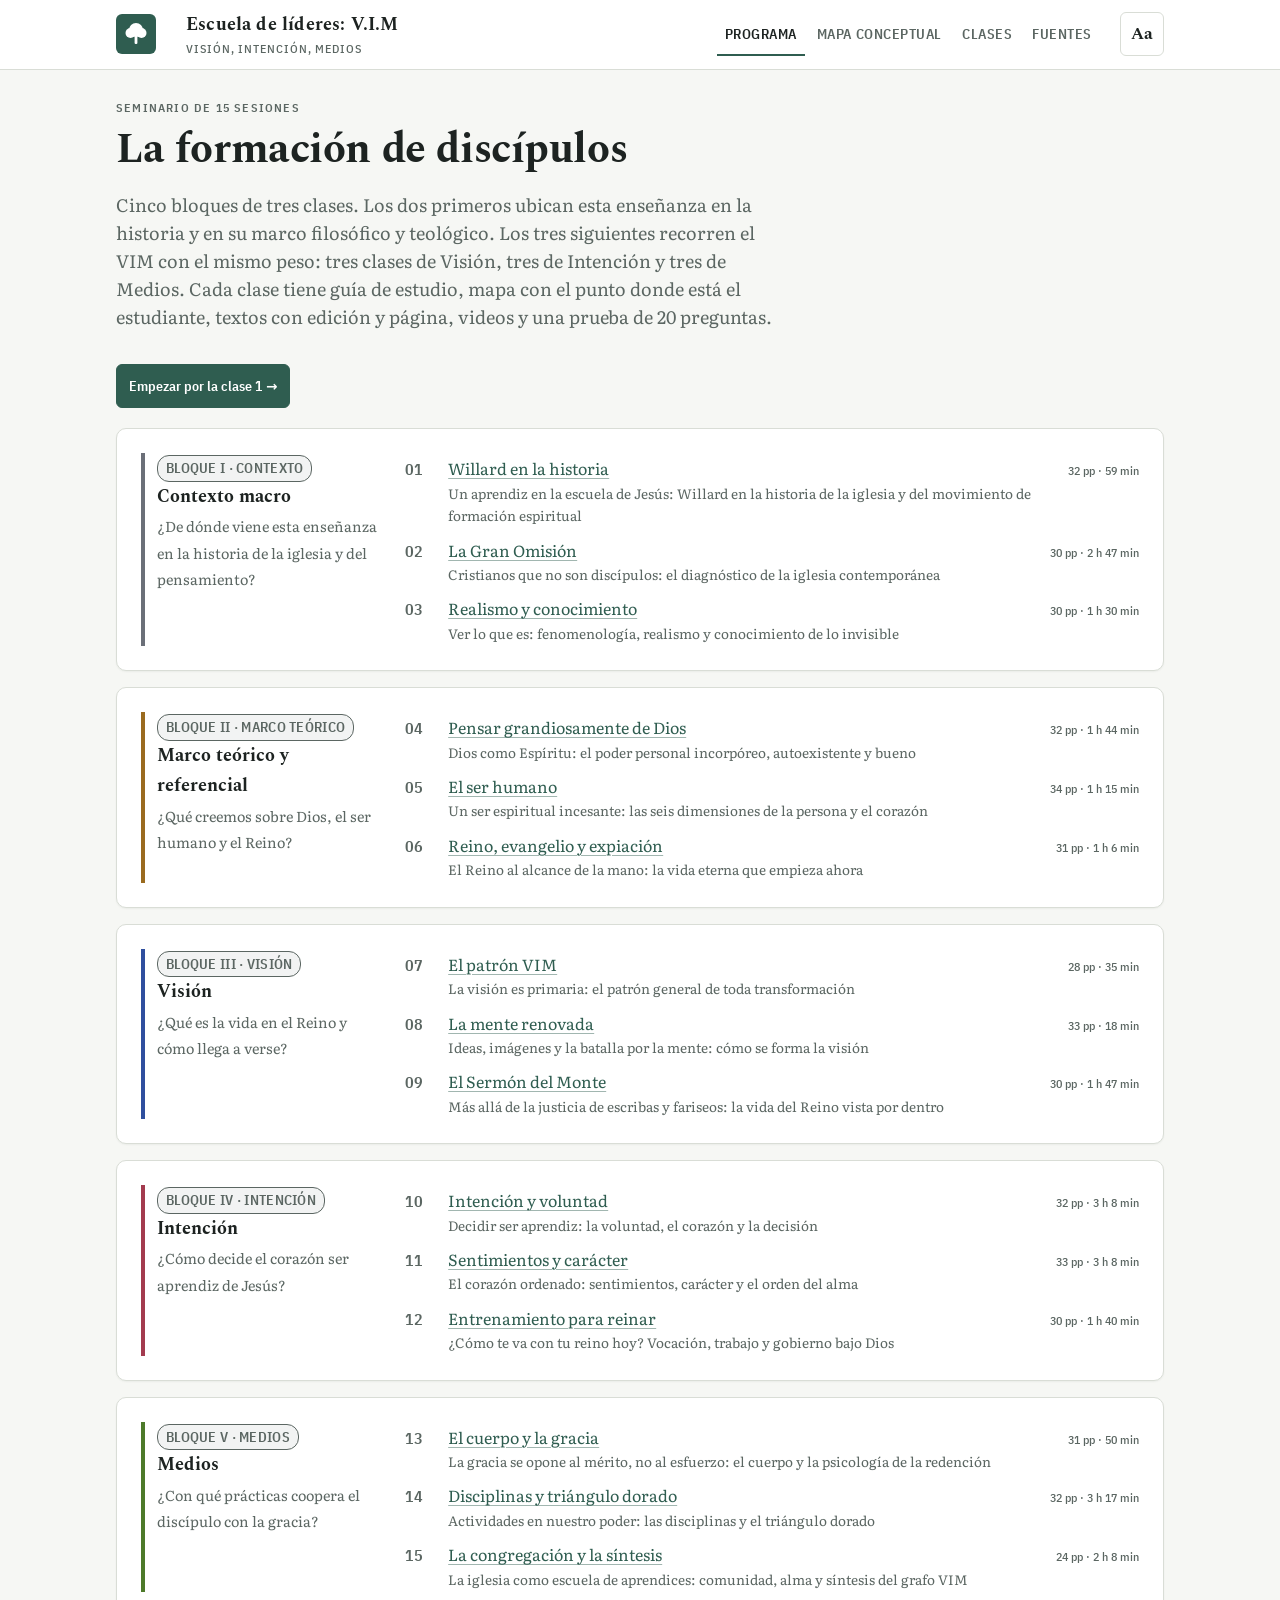
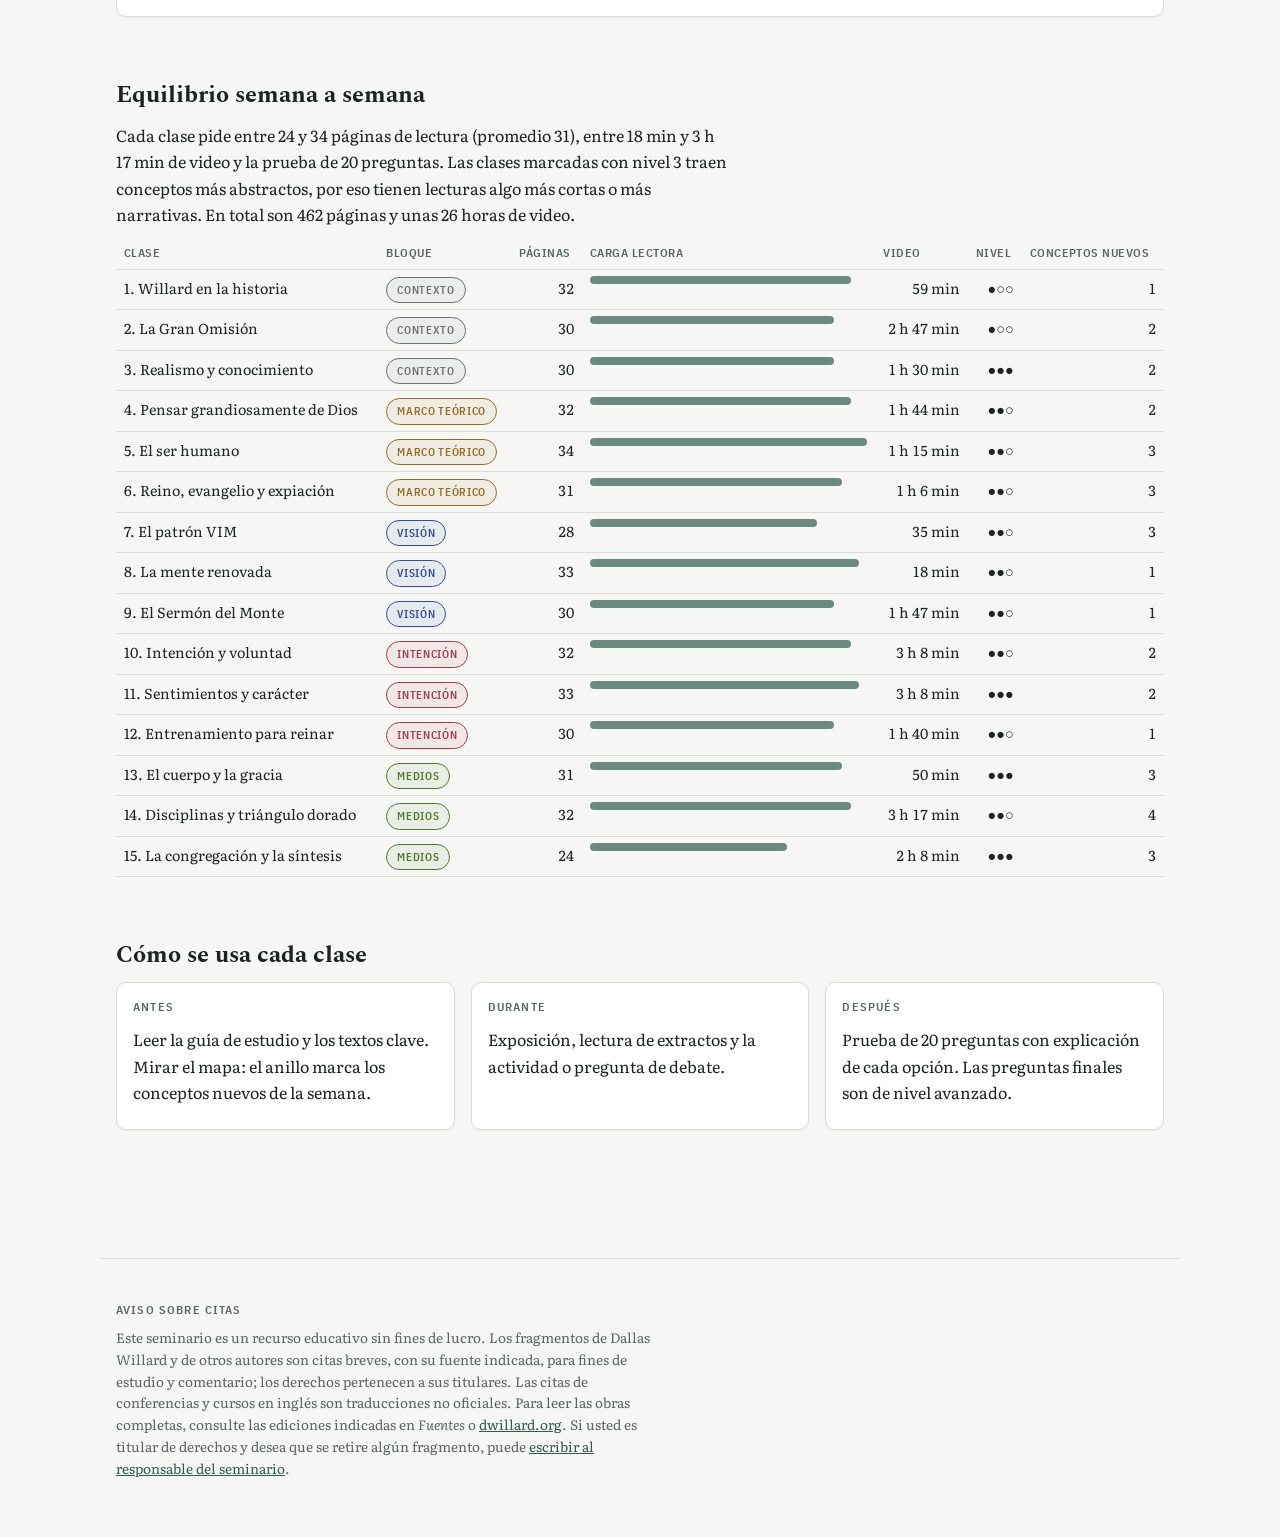
==== commit ecfa0e09: "Duraciones reales de los videos y totales por clase Co-Authored-By: Claude Opus 5.5 (1M context) <no" ====
--- a/index.html
+++ b/index.html
@@ -2,7 +2,7 @@
 <html lang="es">
 <head>
 <meta charset="utf-8">
-<meta http-equiv="Content-Security-Policy" content="default-src 'none'; script-src 'sha256-osbfo4OGtclHIjh7DibJvwtJKX2EjXZZOInJk5wmLBs='; style-src 'self' 'unsafe-inline'; font-src 'self'; img-src 'self' data:; connect-src 'none'; object-src 'none'; frame-src 'none'; base-uri 'none'; form-action 'none'; upgrade-insecure-requests">
+<meta http-equiv="Content-Security-Policy" content="default-src 'none'; script-src 'sha256-P+ImjhtuGCrhoHH9eMq/cH2+ej9wNCYvcnX3zTwLAjo='; style-src 'self' 'unsafe-inline'; font-src 'self'; img-src 'self' data:; connect-src 'none'; object-src 'none'; frame-src 'none'; base-uri 'none'; form-action 'none'; upgrade-insecure-requests">
 <meta name="referrer" content="strict-origin-when-cross-origin">
 <link rel="icon" href="data:image/svg+xml,%3Csvg%20xmlns=%27http://www.w3.org/2000/svg%27%20viewBox=%270%200%2032%2032%27%3E%3Crect%20width=%2732%27%20height=%2732%27%20rx=%276%27%20fill=%27%232f5d50%27/%3E%3Cg%20fill=%27%23fff%27%3E%3Ccircle%20cx=%2716%27%20cy=%2712%27%20r=%277%27/%3E%3Ccircle%20cx=%2710.5%27%20cy=%2715%27%20r=%275%27/%3E%3Ccircle%20cx=%2721.5%27%20cy=%2715%27%20r=%275%27/%3E%3Crect%20x=%2714.6%27%20y=%2716%27%20width=%272.8%27%20height=%2710%27%20rx=%271%27/%3E%3C/g%3E%3C/svg%3E">
 <meta name="viewport" content="width=device-width, initial-scale=1">
@@ -317,7 +317,7 @@
 
 <div id="glpop" role="dialog" aria-modal="false" hidden></div>
 <div id="ttsbar" role="region" aria-label="Lectura en voz alta" hidden><span id="ttsst">Leyendo…</span><button type="button" class="btn" id="ttsback" aria-label="Retroceder 5 segundos">−5 s</button><button type="button" class="btn" id="ttspause">Pausa</button><button type="button" class="btn" id="ttsfwd" aria-label="Avanzar 5 segundos">+5 s</button><button type="button" class="btn" id="ttsstop">Detener</button></div>
-<script type="application/json" id="data">{"meta": {"bloques": [{"id": "I", "nombre": "Contexto macro", "pregunta": "¿De dónde viene esta enseñanza en la historia de la iglesia y del pensamiento?", "clases": [1, 2, 3], "tipo": "ctx"}, {"id": "II", "nombre": "Marco teórico y referencial", "pregunta": "¿Qué creemos sobre Dios, el ser humano y el Reino?", "clases": [4, 5, 6], "tipo": "marco"}, {"id": "III", "nombre": "Visión", "pregunta": "¿Qué es la vida en el Reino y cómo llega a verse?", "clases": [7, 8, 9], "tipo": "V"}, {"id": "IV", "nombre": "Intención", "pregunta": "¿Cómo decide el corazón ser aprendiz de Jesús?", "clases": [10, 11, 12], "tipo": "I"}, {"id": "V", "nombre": "Medios", "pregunta": "¿Con qué prácticas coopera el discípulo con la gracia?", "clases": [13, 14, 15], "tipo": "M"}], "clases": [{"n": 1, "titulo": "Willard en la historia", "conceptual": "Un aprendiz en la escuela de Jesús: Willard en la historia de la iglesia y del movimiento de formación espiritual", "paginas": 32, "video": 45, "nivel": 1}, {"n": 2, "titulo": "La Gran Omisión", "conceptual": "Cristianos que no son discípulos: el diagnóstico de la iglesia contemporánea", "paginas": 30, "video": 50, "nivel": 1}, {"n": 3, "titulo": "Realismo y conocimiento", "conceptual": "Ver lo que es: fenomenología, realismo y conocimiento de lo invisible", "paginas": 30, "video": 50, "nivel": 3}, {"n": 4, "titulo": "Pensar grandiosamente de Dios", "conceptual": "Dios como Espíritu: el poder personal incorpóreo, autoexistente y bueno", "paginas": 32, "video": 45, "nivel": 2}, {"n": 5, "titulo": "El ser humano", "conceptual": "Un ser espiritual incesante: las seis dimensiones de la persona y el corazón", "paginas": 34, "video": 45, "nivel": 2}, {"n": 6, "titulo": "Reino, evangelio y expiación", "conceptual": "El Reino al alcance de la mano: la vida eterna que empieza ahora", "paginas": 31, "video": 50, "nivel": 2}, {"n": 7, "titulo": "El patrón VIM", "conceptual": "La visión es primaria: el patrón general de toda transformación", "paginas": 28, "video": 50, "nivel": 2}, {"n": 8, "titulo": "La mente renovada", "conceptual": "Ideas, imágenes y la batalla por la mente: cómo se forma la visión", "paginas": 33, "video": 45, "nivel": 2}, {"n": 9, "titulo": "El Sermón del Monte", "conceptual": "Más allá de la justicia de escribas y fariseos: la vida del Reino vista por dentro", "paginas": 30, "video": 50, "nivel": 2}, {"n": 10, "titulo": "Intención y voluntad", "conceptual": "Decidir ser aprendiz: la voluntad, el corazón y la decisión", "paginas": 32, "video": 50, "nivel": 2}, {"n": 11, "titulo": "Sentimientos y carácter", "conceptual": "El corazón ordenado: sentimientos, carácter y el orden del alma", "paginas": 33, "video": 50, "nivel": 3}, {"n": 12, "titulo": "Entrenamiento para reinar", "conceptual": "¿Cómo te va con tu reino hoy? Vocación, trabajo y gobierno bajo Dios", "paginas": 30, "video": 45, "nivel": 2}, {"n": 13, "titulo": "El cuerpo y la gracia", "conceptual": "La gracia se opone al mérito, no al esfuerzo: el cuerpo y la psicología de la redención", "paginas": 31, "video": 50, "nivel": 3}, {"n": 14, "titulo": "Disciplinas y triángulo dorado", "conceptual": "Actividades en nuestro poder: las disciplinas y el triángulo dorado", "paginas": 32, "video": 50, "nivel": 2}, {"n": 15, "titulo": "La congregación y la síntesis", "conceptual": "La iglesia como escuela de aprendices: comunidad, alma y síntesis del grafo VIM", "paginas": 24, "video": 45, "nivel": 3}], "biblio": {"libros": [{"id": "GO", "autor": "Dallas Willard", "titulo": "La gran omisión: Recuperando las enseñanzas esenciales de Jesús en el discipulado", "pub": "Nashville: HarperCollins Español, 2015", "orig": "The Great Omission, HarperSanFrancisco, 2006", "clases": [1, 2, 3, 8, 10, 13, 14, 15]}, {"id": "RC", "autor": "Dallas Willard", "titulo": "Renueva tu corazón: Sé como Cristo", "pub": "Terrassa: Editorial CLIE, 2004 (Colección Teológica Contemporánea)", "orig": "Renovation of the Heart, NavPress, 2002", "clases": [5, 7, 8, 10, 11, 15]}, {"id": "ED", "autor": "Dallas Willard", "titulo": "El espíritu de las disciplinas: ¿Cómo transforma Dios la vida?", "pub": "Miami: Editorial Vida, 2010. ISBN 978-0-8297-5751-4", "orig": "The Spirit of the Disciplines, HarperSanFrancisco, 1988", "clases": [13, 14]}, {"id": "DC", "autor": "Dallas Willard", "titulo": "La divina conspiración: Nuestra vida escondida en Dios", "pub": "Buenos Aires: Editorial Peniel, 2013", "orig": "The Divine Conspiracy, HarperSanFrancisco, 1998", "clases": [6, 7, 10, 15]}], "conferencias": [{"id": "EM", "titulo": "Espiritualidad y Ministerio", "det": "Curso GM 720 del Doctorado en Ministerio, Seminario Teológico Fuller, junio de 2012. Transcripción en español, 307 pp.", "nota": "Último año en que Willard dictó este curso, iniciado en 1993.", "pdf": "textos/espiritualidad-y-ministerio-2012.pdf"}, {"id": "PA", "titulo": "Conferencia a pastores", "det": "Kern Pastors Character Conference, 2010, cuatro sesiones. Transcripción en español, 81 pp.", "pdf": "textos/pastores-2010.pdf"}, {"id": "RV", "titulo": "Reinar en vida por medio de uno, Jesucristo", "det": "Okoboji Bible Conference, 4–6 de agosto de 2009. Transcripción en español, 34 pp.", "pdf": "textos/reinar-en-vida-2009.pdf"}, {"id": "EX", "titulo": "El evangelio que Jesús enseñó y la expiación", "det": "Spiritual Formation Alliance y Renovaré, Long Beach, 2006. Traducción al español, 21 pp.", "pdf": "textos/expiacion-2006.pdf"}, {"id": "VA", "titulo": "Vida abundante en Cristo Jesús", "det": "Iglesia Bautista Calvary, Nevada (Misuri), 1978. Transcripción, sesiones 1–3.", "pdf": "textos/vida-abundante-1978.pdf"}], "recursos": [{"t": "Dallas Willard Ministries", "u": "https://dwillard.org", "n": "Artículos, audios y videos de Willard, mantenidos por su familia."}, {"t": "Renovaré", "u": "https://renovare.org", "n": "Comunidad de formación espiritual con la que Willard colaboró durante décadas."}], "ingles": [{"titulo": "The Great Omission: Reclaiming Jesus's Essential Teachings on Discipleship", "pub": "HarperSanFrancisco, 2006", "nota": "En español: La gran omisión.", "u": "https://dwillard.org/resources/books/great-omission"}, {"titulo": "Renovation of the Heart: Putting On the Character of Christ", "pub": "NavPress, 2002", "nota": "En español: Renueva tu corazón.", "u": "https://dwillard.org/resources/books/renovation-of-the-heart"}, {"titulo": "The Spirit of the Disciplines: Understanding How God Changes Lives", "pub": "HarperSanFrancisco, 1988", "nota": "En español: El espíritu de las disciplinas.", "u": "https://dwillard.org/resources/books/spirit-of-the-disciplines"}, {"titulo": "The Divine Conspiracy: Rediscovering Our Hidden Life in God", "pub": "HarperSanFrancisco, 1998", "nota": "En español: La divina conspiración.", "u": "https://dwillard.org/resources/books/divine-conspiracy"}, {"titulo": "Knowing Christ Today: Why We Can Trust Spiritual Knowledge", "pub": "HarperOne, 2009", "nota": "Lectura avanzada de la clase 3. No se conoce edición en español.", "u": "https://dwillard.org/resources/books/knowing-christ-today"}]}}, "graph": {"nodes": [{"id": "historia", "label": "Movimiento de formación espiritual", "short": "Formación espiritual (historia)", "clase": 1, "tipo": "ctx", "x": 70, "y": 209, "grado": 3, "bc": 0.0396, "minimo": false, "puente": false}, {"id": "omision", "label": "Gran Omisión", "short": "Gran Omisión", "clase": 2, "tipo": "ctx", "x": 144, "y": 193, "grado": 4, "bc": 0.0396, "minimo": false, "puente": false}, {"id": "evangelios", "label": "Evangelios insuficientes", "short": "Evangelios insuficientes", "clase": 2, "tipo": "ctx", "x": 144, "y": 273, "grado": 4, "bc": 0.0485, "minimo": false, "puente": false}, {"id": "realismo", "label": "Realismo y fenomenología", "short": "Realismo", "clase": 3, "tipo": "ctx", "x": 218, "y": 169, "grado": 4, "bc": 0.0334, "minimo": true, "puente": false}, {"id": "conocimiento", "label": "Conocimiento de lo espiritual", "short": "Conocimiento espiritual", "clase": 3, "tipo": "ctx", "x": 218, "y": 249, "grado": 4, "bc": 0.0209, "minimo": false, "puente": false}, {"id": "dios", "label": "Dios: espíritu, grandeza, bondad", "short": "Dios es Espíritu", "clase": 4, "tipo": "marco", "x": 292, "y": 193, "grado": 6, "bc": 0.0548, "minimo": false, "puente": false}, {"id": "trinidad", "label": "Comunidad trinitaria", "short": "Trinidad", "clase": 4, "tipo": "marco", "x": 292, "y": 273, "grado": 3, "bc": 0.0169, "minimo": false, "puente": false}, {"id": "persona", "label": "Ser espiritual incesante", "short": "Ser incesante", "clase": 5, "tipo": "marco", "x": 366, "y": 129, "grado": 4, "bc": 0.0519, "minimo": false, "puente": false}, {"id": "seis", "label": "Seis dimensiones de la persona", "short": "Seis dimensiones", "clase": 5, "tipo": "marco", "x": 366, "y": 209, "grado": 7, "bc": 0.1049, "minimo": false, "puente": true}, {"id": "corazon", "label": "Corazón / voluntad / espíritu", "short": "Corazón / voluntad", "clase": 5, "tipo": "marco", "x": 366, "y": 289, "grado": 4, "bc": 0.0223, "minimo": false, "puente": false}, {"id": "reino", "label": "Reino: alcance de la voluntad efectiva", "short": "Reino de Dios", "clase": 6, "tipo": "marco", "x": 440, "y": 153, "grado": 6, "bc": 0.0929, "minimo": true, "puente": true}, {"id": "zoe", "label": "Vida eterna (zoé) como conocimiento interactivo", "short": "Vida eterna (zoé)", "clase": 6, "tipo": "marco", "x": 440, "y": 233, "grado": 4, "bc": 0.0413, "minimo": false, "puente": false}, {"id": "expiacion", "label": "Expiación como unión con Cristo", "short": "Expiación", "clase": 6, "tipo": "marco", "x": 440, "y": 313, "grado": 4, "bc": 0.082, "minimo": false, "puente": true}, {"id": "vim", "label": "Patrón VIM", "short": "Patrón VIM", "clase": 7, "tipo": "V", "x": 514, "y": 129, "grado": 4, "bc": 0.0339, "minimo": false, "puente": false}, {"id": "vision", "label": "Visión", "short": "Visión", "clase": 7, "tipo": "V", "x": 514, "y": 209, "grado": 7, "bc": 0.1225, "minimo": true, "puente": true}, {"id": "metanoia", "label": "Metanoia", "short": "Metanoia", "clase": 7, "tipo": "V", "x": 514, "y": 289, "grado": 2, "bc": 0.0056, "minimo": false, "puente": false}, {"id": "mente", "label": "Ideas e imágenes (la mente)", "short": "Ideas e imágenes", "clase": 8, "tipo": "V", "x": 588, "y": 233, "grado": 3, "bc": 0.0275, "minimo": false, "puente": false}, {"id": "sermon", "label": "Sermón del Monte / justicia del corazón", "short": "Sermón del Monte", "clase": 9, "tipo": "V", "x": 662, "y": 209, "grado": 4, "bc": 0.0399, "minimo": false, "puente": false}, {"id": "intencion", "label": "Intención y decisión", "short": "Intención", "clase": 10, "tipo": "I", "x": 736, "y": 193, "grado": 5, "bc": 0.0589, "minimo": false, "puente": false}, {"id": "discipulo", "label": "Discípulo = aprendiz de Jesús", "short": "Discípulo-aprendiz", "clase": 10, "tipo": "I", "x": 736, "y": 273, "grado": 5, "bc": 0.0509, "minimo": false, "puente": false}, {"id": "sentimientos", "label": "Sentimientos ordenados", "short": "Sentimientos", "clase": 11, "tipo": "I", "x": 810, "y": 169, "grado": 3, "bc": 0.0091, "minimo": false, "puente": false}, {"id": "caracter", "label": "Carácter", "short": "Carácter", "clase": 11, "tipo": "I", "x": 810, "y": 249, "grado": 6, "bc": 0.0815, "minimo": true, "puente": true}, {"id": "reinar", "label": "Entrenamiento para reinar (tu reino)", "short": "Entrenar para reinar", "clase": 12, "tipo": "I", "x": 884, "y": 233, "grado": 4, "bc": 0.0578, "minimo": false, "puente": false}, {"id": "medios", "label": "Medios / esfuerzo indirecto", "short": "Medios", "clase": 13, "tipo": "M", "x": 958, "y": 129, "grado": 5, "bc": 0.0735, "minimo": false, "puente": false}, {"id": "gracia", "label": "Gracia vs. mérito", "short": "Gracia vs. mérito", "clase": 13, "tipo": "M", "x": 958, "y": 209, "grado": 3, "bc": 0.041, "minimo": false, "puente": false}, {"id": "cuerpo", "label": "Cuerpo y hábito", "short": "Cuerpo y hábito", "clase": 13, "tipo": "M", "x": 958, "y": 289, "grado": 6, "bc": 0.1214, "minimo": true, "puente": true}, {"id": "disciplinas", "label": "Disciplinas (abstinencia y compromiso)", "short": "Disciplinas", "clase": 14, "tipo": "M", "x": 1032, "y": 113, "grado": 4, "bc": 0.0634, "minimo": false, "puente": false}, {"id": "triangulo", "label": "Triángulo dorado", "short": "Triángulo dorado", "clase": 14, "tipo": "M", "x": 1032, "y": 193, "grado": 3, "bc": 0.0374, "minimo": false, "puente": false}, {"id": "espiritusanto", "label": "Acción del Espíritu Santo", "short": "Espíritu Santo", "clase": 14, "tipo": "M", "x": 1032, "y": 273, "grado": 2, "bc": 0.0072, "minimo": true, "puente": false}, {"id": "pruebas", "label": "Pruebas de la vida ordinaria", "short": "Pruebas cotidianas", "clase": 14, "tipo": "M", "x": 1032, "y": 353, "grado": 3, "bc": 0.0487, "minimo": false, "puente": false}, {"id": "social", "label": "Dimensión social", "short": "Dimensión social", "clase": 15, "tipo": "M", "x": 1106, "y": 129, "grado": 4, "bc": 0.0363, "minimo": false, "puente": false}, {"id": "alma", "label": "Alma integradora", "short": "Alma", "clase": 15, "tipo": "M", "x": 1106, "y": 209, "grado": 3, "bc": 0.0053, "minimo": false, "puente": false}, {"id": "congregacion", "label": "Congregación y Gran Comisión", "short": "Congregación", "clase": 15, "tipo": "M", "x": 1106, "y": 289, "grado": 5, "bc": 0.0626, "minimo": true, "puente": false}], "edges": [["historia", "omision"], ["historia", "disciplinas"], ["historia", "realismo"], ["omision", "evangelios"], ["omision", "discipulo"], ["omision", "congregacion"], ["evangelios", "reino"], ["evangelios", "expiacion"], ["realismo", "conocimiento"], ["realismo", "persona"], ["realismo", "dios"], ["conocimiento", "zoe"], ["conocimiento", "vision"], ["conocimiento", "dios"], ["dios", "trinidad"], ["dios", "reino"], ["dios", "vision"], ["dios", "persona"], ["trinidad", "congregacion"], ["trinidad", "zoe"], ["persona", "seis"], ["persona", "reinar"], ["seis", "corazon"], ["seis", "mente"], ["seis", "sentimientos"], ["seis", "cuerpo"], ["seis", "social"], ["seis", "alma"], ["corazon", "intencion"], ["corazon", "caracter"], ["corazon", "sermon"], ["reino", "zoe"], ["reino", "vision"], ["reino", "reinar"], ["reino", "sermon"], ["zoe", "expiacion"], ["expiacion", "gracia"], ["expiacion", "cuerpo"], ["vim", "vision"], ["vim", "intencion"], ["vim", "medios"], ["vim", "congregacion"], ["vision", "metanoia"], ["vision", "mente"], ["vision", "intencion"], ["metanoia", "evangelios"], ["mente", "sentimientos"], ["sermon", "caracter"], ["sermon", "discipulo"], ["intencion", "discipulo"], ["intencion", "medios"], ["discipulo", "reinar"], ["discipulo", "congregacion"], ["sentimientos", "caracter"], ["caracter", "cuerpo"], ["medios", "gracia"], ["medios", "disciplinas"], ["medios", "cuerpo"], ["gracia", "espiritusanto"], ["cuerpo", "disciplinas"], ["cuerpo", "social"], ["disciplinas", "triangulo"], ["triangulo", "espiritusanto"], ["triangulo", "pruebas"], ["pruebas", "caracter"], ["social", "congregacion"], ["social", "alma"], ["alma", "caracter"], ["reinar", "pruebas"]], "colx": {"1": 70, "2": 144, "3": 218, "4": 292, "5": 366, "6": 440, "7": 514, "8": 588, "9": 662, "10": 736, "11": 810, "12": 884, "13": 958, "14": 1032, "15": 1106}, "ndom": 9, "diam": 5, "avg": 2.53, "cover": [{"id": "RC2", "titulo": "Renueva tu corazón, cap. 2", "nuevos": ["alma", "corazon", "cuerpo", "mente", "persona", "seis", "sentimientos", "social"]}, {"id": "EXP", "titulo": "El evangelio que Jesús enseñó y la expiación (2006)", "nuevos": ["discipulo", "evangelios", "expiacion", "gracia", "reino", "zoe"]}, {"id": "EM_A", "titulo": "Espiritualidad y Ministerio 2012, ses. 1–3", "nuevos": ["conocimiento", "dios", "realismo", "trinidad", "vision"]}, {"id": "RC5", "titulo": "Renueva tu corazón, cap. 5", "nuevos": ["intencion", "medios", "metanoia", "vim"]}, {"id": "GO4", "titulo": "La gran omisión, cap. 4", "nuevos": ["disciplinas", "espiritusanto", "pruebas", "triangulo"]}, {"id": "GO13", "titulo": "La gran omisión, cap. 13 «La piedad centrada en Cristo»", "nuevos": ["historia", "omision"]}, {"id": "VA3", "titulo": "Vida abundante 1978, ses. 03 + resumen", "nuevos": ["caracter", "sermon"]}, {"id": "GO10", "titulo": "La gran omisión, cap. 10 «Consultas en Idaho Springs»", "nuevos": ["congregacion"]}, {"id": "RV1", "titulo": "Reinar en vida 2009, ses. 01", "nuevos": ["reinar"]}], "cover5": 27}, "clases": {"1": {"n": 1, "objetivo": "Ubicar la vida y la obra de Dallas Willard (1935–2013) dentro de la historia de la iglesia, la teología evangélica del siglo XX y el movimiento contemporáneo de formación espiritual, y explicar por qué su propuesta surge como respuesta a una crisis de carácter en la iglesia.", "conceptos": ["historia", "omision"], "guia": [["h", "Quién fue Dallas Willard"], ["p", "Dallas Albert Willard nació en 1935 en Buffalo, Misuri, en un ambiente bautista rural. Estudió filosofía y religión, se doctoró en filosofía en la Universidad de Wisconsin (1964) y enseñó casi cincuenta años en la Universidad del Sur de California (USC). En su trabajo académico fue un especialista reconocido en Edmund Husserl, el fundador de la fenomenología. Como cristiano fue miembro y a veces pastor de iglesias bautistas, maestro en congregaciones de muchas tradiciones y profesor invitado en seminarios como Fuller. Esa doble vida explica su estilo: argumenta con el rigor de un profesor y habla con el corazón de un pastor."], ["h", "Una tradición larga, no una moda"], ["p", "La formación espiritual no es un invento moderno. Los padres del desierto, el monacato, los místicos medievales, los reformadores, los puritanos, el pietismo alemán y el metodismo de Wesley ya sabían que la vida con Dios se aprende con prácticas concretas. La gran omisión (cap. 13) presenta la piedad evangélica como uno de los grandes motores de transformación personal y social desde la Reforma, y lamenta que gran parte de ese poder se haya perdido."], ["h", "El movimiento de formación espiritual"], ["p", "En 1978 su amigo Richard Foster publicó Celebración de la disciplina, inspirado en parte por la enseñanza de Willard. Diez años después apareció El espíritu de las disciplinas (1988), y ambos fundaron con otros la red Renovaré. Siguieron La divina conspiración (1998), Renueva tu corazón (2002) y La gran omisión (2006). En 1999 un grupo de maestros se reunió en Idaho Springs (Colorado) para pensar qué es y qué no es la formación espiritual; sus respuestas forman el cap. 10 de La gran omisión."], ["h", "El problema que quiso resolver"], ["p", "Hay una «gran disparidad» entre la vida que Jesús ofrece y la vida diaria de la mayoría de quienes dicen seguirlo. El diagnóstico no es moralista: el problema no está primero en la práctica sino en la teología, en el mensaje que se escucha. Si el evangelio se reduce a perdón para después de la muerte, nadie espera ser transformado ahora. Ese diagnóstico se estudia en la clase 2."], ["h", "Cómo leer este seminario"], ["p", "Todo el curso se organiza con el patrón VIM: Visión, Intención y Medios. Las seis primeras clases preparan el terreno (historia, filosofía, teología). Las nueve siguientes recorren el VIM en tres bloques iguales. Cada clase marca en el mapa los conceptos nuevos; al final del curso el grafo completo será tu herramienta de repaso."], ["q", "Para principiantes: basta con retener tres cosas. Willard fue profesor de filosofía y maestro en la iglesia. Su obra pertenece a una tradición antigua de formación espiritual. Su pregunta central es por qué tantos cristianos no se parecen a Jesús."]], "extractos": [{"t": "Uno de los grandes motores de la transformación individual y social desde la Reforma ha sido el pensamiento «evangélico» y la experiencia «evangélica». […] Por varias razones, gran parte de ese poder se ha perdido actualmente.", "f": "La gran omisión, cap. 13 «La piedad centrada en Cristo», p. 143"}, {"t": "En el otoño de 1999 se reunió un pequeño grupo de maestros cristianos en un retiro cerca de Idaho Springs, Colorado, para reflexionar en oración sobre el significado y las perspectivas de la formación espiritual cristiana de hoy.", "f": "La gran omisión, cap. 10, p. 97"}, {"t": "En 1993, Dallas comenzó a enseñar un curso residencial intensivo de dos semanas para el programa de Doctorado en Ministerio del Seminario Teológico Fuller. […] Estas sesiones de 2012 son del último año de Dallas enseñando el curso antes de morir.", "f": "Espiritualidad y Ministerio 2012, nota editorial, p. 1", "pg": 1}], "textos": [{"r": "La gran omisión, cap. 13 «La piedad centrada en Cristo: el corazón del evangélico»", "d": "pp. 143–152 (≈ 10 pp.)"}, {"r": "La gran omisión, cap. 10 «Consultas en Idaho Springs con relación a la formación espiritual»", "d": "pp. 97–112 (≈ 16 pp.)"}, {"r": "La gran omisión, «Introducción»", "d": "pp. 9–15 (≈ 6 pp.)"}], "videos": [{"t": "Becoming Dallas Willard (charla sobre la biografía de Willard)", "u": "https://www.youtube.com/watch?v=44MM7vkqw-U", "n": "En inglés; activar subtítulos automáticos en español."}, {"t": "Introducing Spiritual Formation", "u": "https://www.youtube.com/watch?v=vi-FEzdyiIs", "n": "En inglés. Buena primera escucha de su voz y su tono."}, {"t": "The Great Omission", "u": "https://www.youtube.com/watch?v=Z22Uz7o7wyw&t=5s", "n": "Presentación de La gran omisión. En inglés; activar los subtítulos traducidos al español.", "d": 40}], "avanzados": ["Gary W. Moon, Becoming Dallas Willard: The Formation of a Philosopher, Teacher, and Christ Follower (InterVarsity Press, 2018). Biografía autorizada.", "Richard J. Foster, Celebración de la disciplina (orig. 1978; hay varias ediciones en español). Leer el prefacio y la introducción para ver la influencia de Willard.", "Gary Black Jr., The Theology of Dallas Willard: Discovering Protoevangelical Faith (Pickwick, 2013). Ubica a Willard frente al evangelicalismo estadounidense."], "actividad": "Línea de tiempo en grupos: ubicar en una sola línea a los padres del desierto, Benito, Francisco de Asís, Teresa de Ávila, Lutero, los puritanos, Wesley, Laubach, Foster y Willard. Para cada uno escribir una práctica concreta que enseñó.", "debate": "Si la formación espiritual es tan antigua, ¿por qué hubo que «redescubrirla» para las iglesias del siglo XX? ¿Qué se perdió y cuándo?", "quiz": [{"q": "¿En qué disciplina académica se doctoró Dallas Willard?", "o": ["Teología sistemática", "Filosofía", "Psicología", "Historia de la iglesia"], "a": 1, "e": ["No; aunque escribió teología, su formación doctoral no fue en teología.", "Correcto: se doctoró en filosofía (Universidad de Wisconsin, 1964) y enseñó filosofía en USC.", "No; usó a psicólogos como William James, pero no era psicólogo de formación.", "No; conocía bien la historia de la iglesia, pero no fue su campo doctoral."]}, {"q": "¿Con qué filósofo se asocia el trabajo académico especializado de Willard?", "o": ["Immanuel Kant", "Søren Kierkegaard", "Edmund Husserl", "Friedrich Nietzsche"], "a": 2, "e": ["Kant aparece en sus discusiones, pero no fue su especialidad.", "Kierkegaard no es el autor de referencia en su obra académica.", "Correcto: Husserl, el fundador de la fenomenología.", "No; Nietzsche no fue objeto central de su investigación."]}, {"q": "¿En qué universidad enseñó Willard la mayor parte de su carrera?", "o": ["Universidad del Sur de California (USC)", "Universidad de Oxford", "Seminario de Princeton", "Universidad de Chicago"], "a": 0, "e": ["Correcto: enseñó en USC desde mediados de los años sesenta hasta su retiro.", "No; nunca fue profesor de planta en Oxford.", "No; Princeton no forma parte de su trayectoria docente.", "No; Chicago no fue su lugar de enseñanza."]}, {"q": "¿Qué libro de Richard Foster (1978) abrió el movimiento contemporáneo de formación espiritual?", "o": ["La divina conspiración", "Celebración de la disciplina", "Renueva tu corazón", "La gran omisión"], "a": 1, "e": ["No: ese libro es de 1998 y no es de Foster.", "Correcto: Celebración de la disciplina (1978).", "No: ese libro es de 2002 y no es de Foster.", "No: ese libro es de 2006 y no es de Foster."]}, {"q": "¿Qué red de renovación espiritual fundaron Foster, Willard y otros en 1988?", "o": ["Los Navegantes", "Juventud con una Misión", "Renovaré", "Vineyard"], "a": 2, "e": ["Los Navegantes es otra organización, aunque su presidente elogió La gran omisión.", "No es la red fundada por ellos.", "Correcto: Renovaré, que organizó conferencias como la de Long Beach (2006).", "Vineyard es otra red de iglesias; no la fundaron ellos."]}, {"q": "Según La gran omisión, cap. 13, ¿qué ha sido uno de los grandes motores de transformación desde la Reforma?", "o": ["El poder político de la iglesia", "La piedad y la experiencia del evangelio", "El crecimiento de los seminarios", "La traducción de la Biblia al inglés"], "a": 1, "e": ["La transformación no se atribuye al poder político.", "Correcto: la piedad y la experiencia del evangelio, cuyo poder hoy se ha perdido en gran parte.", "Los seminarios a menudo no han formado el carácter; no es la respuesta.", "No es el punto del capítulo."]}, {"q": "¿Qué ocurrió en Idaho Springs (Colorado) en 1999?", "o": ["Se fundó una universidad", "Un grupo de maestros reflexionó sobre qué es la formación espiritual", "Se publicó El espíritu de las disciplinas", "Se ordenó a un grupo de pastores"], "a": 1, "e": ["No hubo tal fundación.", "Correcto: es el origen del cap. 10 de La gran omisión.", "Ese libro se publicó en 1988.", "No tiene relación con una ordenación."]}, {"q": "¿Qué es la «gran disparidad»?", "o": ["Entre ricos y pobres en la iglesia", "Entre la vida que Jesús ofrece y la vida diaria de quienes dicen seguirlo", "Entre católicos y protestantes", "Entre la ciencia y la fe"], "a": 1, "e": ["No es su foco en la introducción de La gran omisión.", "Correcto: la distancia entre la esperanza de vida en Jesús y el carácter real de los creyentes.", "El tema vale para todas las tradiciones.", "Es un tema suyo, pero no es la «gran disparidad»."]}, {"q": "¿Dónde está primero el problema de la formación espiritual?", "o": ["En la falta de programas", "En la teología, es decir, en el mensaje que se escucha", "En la falta de dinero de las iglesias", "En la música de adoración"], "a": 1, "e": ["Los programas importan, pero son consecuencia.", "Correcto: «Los problemas no están en la práctica. Están en la teología» (Pastores 2010, ses. 1).", "No aparece como causa en sus textos.", "No es su diagnóstico."]}, {"q": "¿Qué curso dictó Willard en Fuller desde 1993 hasta 2012?", "o": ["Introducción a la lógica", "Espiritualidad y Ministerio (GM 720)", "Historia del pietismo", "Ética cristiana"], "a": 1, "e": ["No es el curso de Fuller.", "Correcto: las sesiones de junio de 2012 fueron las últimas que dictó; su transcripción es una de las fuentes de este seminario.", "No es el nombre del curso.", "No es el nombre del curso."]}, {"q": "¿Cuál de estas tradiciones NO es un antecedente de la formación espiritual?", "o": ["Los padres del desierto", "El pietismo y Wesley", "Los místicos como Teresa de Ávila", "El positivismo lógico"], "a": 3, "e": ["Sí son antecedentes: practicaron soledad, silencio y ayuno.", "Sí lo es; la tradición wesleyana es uno de los antecedentes más fuertes.", "Sí; La gran omisión dedica un capítulo a El castillo interior.", "Correcto: el positivismo lógico es una filosofía, no una tradición de piedad."]}, {"q": "Si en una iglesia el evangelio se presenta solo como perdón para después de la muerte, ¿qué consecuencia cabe esperar?", "o": ["Que la gente se esfuerce más por obedecer", "Que nadie espere ser transformado ahora, aunque sea sincero", "Que crezca el interés por las disciplinas espirituales", "Ninguna: el contenido del mensaje no cambia la vida"], "a": 1, "e": ["Ocurre lo contrario: si el mensaje no incluye la vida presente, no hay razón para buscar la obediencia.", "Correcto: el problema está primero en el mensaje que se escucha; si solo promete el cielo, la transformación de hoy no parece necesaria.", "Sin una visión de la vida con Dios ahora, las disciplinas parecen opcionales.", "El mensaje que se escucha determina lo que la gente espera y busca."]}, {"q": "¿Por qué el estilo de Willard combina argumento filosófico y tono pastoral?", "o": ["Porque escribía para dos públicos distintos sin relación", "Porque vivió a la vez como profesor de filosofía y maestro de iglesias", "Porque sus editores lo exigían", "Porque rechazaba la teología académica"], "a": 1, "e": ["Veía una sola verdad para ambos públicos.", "Correcto: su biografía explica su método; razona con rigor y aplica a la vida cotidiana.", "No hay evidencia de eso.", "No la rechazaba; criticaba su desconexión con la vida."]}, {"q": "Nivel avanzado. ¿Qué se afirma sobre los «movimientos» de formación espiritual en la conferencia de 2006?", "o": ["Que hay que organizar un gran movimiento nacional", "Que la formación espiritual no es un movimiento sino un camino personal; Dios se encarga de los movimientos", "Que los movimientos son la única vía de cambio", "Que Renovaré es la iglesia verdadera"], "a": 1, "e": ["Dice lo contrario.", "Correcto: «La formación espiritual no es un movimiento. La formación espiritual es para las personas individualmente» (Evangelio y expiación 2006, cap. 4).", "Dice lo contrario.", "No hay tal afirmación."]}, {"q": "Nivel avanzado. ¿Qué relación tiene Willard con la tradición evangélica?", "o": ["La rechaza por completo", "La critica desde dentro, buscando recuperar su poder transformador", "La considera idéntica al catolicismo", "Nunca la menciona"], "a": 1, "e": ["No la rechaza; escribe como evangélico.", "Correcto: el cap. 13 de La gran omisión analiza «el corazón del evangélico» y su pérdida de poder.", "No las identifica.", "La menciona con frecuencia."]}, {"q": "Nivel avanzado. ¿Qué indica que se dediquen capítulos a Laubach, Teresa de Ávila y Ruth Haley Barton?", "o": ["Que solo leía autores protestantes", "Que su fuente de formación es ecuménica e histórica", "Que rechazaba la mística", "Que prefería autores contemporáneos"], "a": 1, "e": ["Teresa de Ávila es católica.", "Correcto: se toman prácticas probadas de toda la historia cristiana.", "Los presenta con aprecio.", "Teresa es del siglo XVI."]}, {"q": "Nivel avanzado. ¿Cuál es la diferencia entre «formación espiritual» y «transformación espiritual» (conferencia de 2006)?", "o": ["Son sinónimos exactos", "Todos ya hemos sido formados espiritualmente; el problema es qué formación recibimos y por eso hace falta transformación", "La formación es solo para pastores", "La transformación es solo emocional"], "a": 1, "e": ["Hay un matiz importante.", "Correcto: «Todo el mundo recibe una formación espiritual. […] El problema es la formación que has recibido» (Evangelio y expiación 2006, cap. 3).", "Dice que es para todos.", "No la reduce a emociones."]}, {"q": "Nivel avanzado. ¿Qué peligro hay en tener que hacer «conferencias» de formación espiritual?", "o": ["Que son muy caras", "Que la formación parezca algo especial y no la tarea normal de cada iglesia cada semana", "Que los oradores son malos", "Que no hay suficientes libros"], "a": 1, "e": ["El costo no es su punto.", "Correcto: pregunta «¿Por qué esto no es lo que hacen las iglesias?» (Evangelio y expiación 2006, cap. 4).", "No critica a los oradores.", "No es su punto."]}, {"q": "Nivel avanzado. ¿Qué rasgo histórico del siglo XIX se menciona en el curso de 2012 sobre la tradición wesleyana?", "o": ["Que desapareció pronto", "Que fue tan poderosa que se pensó que todos serían metodistas", "Que rechazaba las disciplinas", "Que era solo intelectual"], "a": 1, "e": ["Dice lo contrario.", "Correcto: lo menciona al repasar las culturas de avivamiento (Espiritualidad y Ministerio 2012, p. 10).", "El metodismo nace precisamente de un «método» de disciplinas.", "No; era una tradición muy práctica."]}, {"q": "Síntesis. ¿Cuál es la mejor descripción del lugar de Willard en la historia?", "o": ["Un innovador que inventó las disciplinas", "Un maestro cristiano, profesor de filosofía, que recuperó para su tiempo la antigua sabiduría cristiana de la formación del carácter", "Un crítico externo del cristianismo", "Un teólogo solo académico sin influencia en iglesias"], "a": 1, "e": ["No las inventó; las recuperó.", "Correcto: une rigor filosófico, tradición histórica y preocupación pastoral.", "Escribió desde dentro de la fe.", "Su influencia en iglesias fue enorme."]}]}, "2": {"n": 2, "objetivo": "Explicar el diagnóstico de la «Gran Omisión» en la iglesia contemporánea: por qué se forman cristianos que no son discípulos, cuáles son los evangelios insuficientes que lo producen y qué relación hay entre el mensaje que se escucha y la falta de transformación.", "conceptos": ["omision", "evangelios"], "guia": [["h", "Un juego de palabras con consecuencias"], ["p", "La Gran Comisión (Mt 28:18-20) manda hacer discípulos, sumergirlos en la realidad trinitaria y enseñarles a guardar todo lo que Jesús mandó. Se llama «Gran Omisión» a lo que la iglesia ha dejado fuera: hacer discípulos. Se han producido convertidos y miembros, pero no aprendices de Jesús. En la introducción del libro se precisa que lo omitido no es primero la obediencia, sino el discipulado: «a través del discipulado, la obediencia se ocupará de sí misma»."], ["h", "El discípulo como «transporte básico»"], ["p", "La palabra «discípulo» aparece 269 veces en el Nuevo Testamento y «cristiano» solo tres (La gran omisión, cap. 1). El discípulo no es un cristiano de lujo o de alto rendimiento: es «el primer nivel de transportación básica en el reino de Dios». La idea de que se puede ser cristiano sin ser discípulo es una novedad histórica sin apoyo bíblico."], ["h", "Los evangelios que no producen discípulos"], ["p", "En la conferencia de Long Beach (2006) se describen tres mensajes que se escuchan en las iglesias. El primero es solo el perdón de pecados: Jesús pagó tu deuda y al morir entrarás al cielo. El segundo es el evangelio social: Jesús quiere un mundo más justo y tú puedes colaborar con esa causa. El tercero dice: cuida de tu iglesia y ella cuidará de ti. Los tres contienen algo verdadero, pero ninguno produce transformación «porque no hacen discípulos». El cuarto es el evangelio de Jesús: puedes vivir ahora en el Reino de Dios confiando en él."], ["h", "El mensaje que se escucha"], ["p", "Hay que distinguir el mensaje que se predica del mensaje que se escucha. Aunque un pastor empiece a predicar otra cosa, la gente puede seguir oyendo lo de siempre. Por eso el cambio no se logra con un programa nuevo: hay que cambiar la visión de qué es la salvación. Aquí aparece el primer hilo hacia el VIM: sin una visión distinta, nadie forma la intención de ser aprendiz."], ["h", "Por qué molestarse con el discipulado"], ["p", "El cap. 2 de La gran omisión responde a la objeción típica: si creo que Jesús murió por mis pecados, ya tengo perdón y cielo, ¿para qué más? La respuesta: la salvación es una vida, no solo un trámite. Ya en el cap. 1 el libro había invertido el argumento de Bonhoeffer sobre el «precio de la gracia»: «el costo del no discipulado es mucho mayor […] que el precio pagado por andar con Jesús». No ser discípulo cuesta la paz duradera, el amor y el poder para hacer el bien."], ["q", "Para principiantes: la Gran Omisión no acusa a nadie de mala fe. Describe un sistema que, sin querer, enseña que se puede ser cristiano sin aprender de Jesús."]], "extractos": [{"t": "Debemos destacar que la gran omisión de la Gran Comisión no es obediencia a Cristo, sino discipulado y aprendizaje, de él. A través del discipulado, la obediencia se ocupará de sí misma.", "f": "La gran omisión, Introducción, p. 13"}, {"t": "La palabra «discípulo» aparece 269 veces en el Nuevo Testamento. «Cristiano» se encuentra tres veces y se usó por primera vez para referirse precisamente a los discípulos de Jesús.", "f": "La gran omisión, cap. 1, p. 16"}, {"t": "Lo que los tres tienen en común es que no producen transformación espiritual. No la producen porque no hacen discípulos. Hoy en día no tienes que ser discípulo para ser cristiano.", "f": "El evangelio que Jesús enseñó y la expiación (2006), cap. 5, pp. 9–10 de 21", "pg": 10}, {"t": "No obstante, el costo del no discipulado es mucho mayor (incluso cuando solo se considera esta vida) que el precio pagado por andar con Jesús, aprendiendo constantemente de él.", "f": "La gran omisión, cap. 1, p. 20"}, {"t": "Los problemas no están en la práctica. Están en la teología.", "f": "Pastores 2010, sesión 1, p. 1 de 81", "pg": 1}], "textos": [{"r": "La gran omisión, Introducción y caps. 1 «Discipulado: ¿Únicamente para supercristianos?» y 2 «¿Por qué molestarse con el discipulado?»", "d": "pp. 9–27 (≈ 19 pp.)"}, {"r": "El evangelio que Jesús enseñó y la expiación (2006), caps. 4–6", "d": "pp. 6–14 de 21 (≈ 9 pp.)"}, {"r": "Pastores 2010, sesión 1 «The Calling and Resources of the Pastor» (lectura opcional de apoyo)", "d": "pp. 1–22 de 81"}], "videos": [{"t": "The Calling and Resources of the Pastor (Session 1 of 4)", "u": "https://www.youtube.com/watch?v=bYXpX3y79yo", "n": "Es la sesión 1 de la conferencia a pastores de 2010. En inglés; conviene seguirla con la transcripción en español."}, {"t": "The Great Omission", "u": "https://www.youtube.com/watch?v=Z22Uz7o7wyw", "n": "En inglés con subtítulos automáticos."}, {"t": "Discipleship as Life in the Kingdom (Renovaré Institute, parte 1)", "u": "https://www.youtube.com/watch?v=7SbckqNUDm0", "n": "Abre con la idea de que nunca hubo un movimiento que dijera «ven y sé un cristiano nominal»."}], "avanzados": ["Dallas Willard, La divina conspiración (Peniel, 2013), cap. 2 «Evangelios de manejo del pecado». Es el desarrollo más amplio de los evangelios insuficientes.", "Scot McKnight, The King Jesus Gospel (Zondervan, 2011). Discute desde los estudios bíblicos la reducción del evangelio a la salvación individual.", "Dietrich Bonhoeffer, El precio de la gracia (El discipulado), cap. 1 «La gracia cara». Antecedente clásico de la crítica a la «gracia barata»."], "actividad": "Auditoría del mensaje: cada estudiante transcribe la invitación final de tres predicaciones o materiales evangelísticos que conozca y los clasifica según los cuatro evangelios de esta clase. ¿Qué evangelio se escucha más?", "debate": "¿En qué medida los modelos evangelísticos de tu contexto promueven un «evangelio de manejo del pecado» y no un evangelio de discipulado en el Reino? ¿Qué cambiaría si la invitación fuera a ser aprendiz?", "quiz": [{"q": "¿Qué es la «Gran Omisión»?", "o": ["Haber dejado de predicar sobre el infierno", "Haber dejado fuera de la Gran Comisión el hacer discípulos", "Haber abandonado las misiones extranjeras", "No bautizar a los convertidos"], "a": 1, "e": ["No es su tema.", "Correcto: la iglesia produce convertidos y miembros, pero no aprendices de Jesús.", "El campo misionero principal hoy son las iglesias de Europa y EE. UU.; no se trata de abandonar las misiones.", "El bautismo sigue presente; lo omitido es el discipulado."]}, {"q": "¿Cuántas veces aparece «discípulo» en el NT según La gran omisión?", "o": ["3", "64", "269", "1.000"], "a": 2, "e": ["Tres es el número de veces que aparece «cristiano».", "No es la cifra del libro.", "Correcto: 269 (cap. 1). En el curso de 2012 se dice 264 de memoria; se usa la cifra impresa.", "No es la cifra."]}, {"q": "¿Dónde aparece por primera vez el nombre «cristiano»?", "o": ["Jerusalén, Hch 2", "Antioquía, Hch 11:26", "Roma, Ro 1", "Corinto, 1 Co 1"], "a": 1, "e": ["En Pentecostés no se usa ese nombre.", "Correcto: en Antioquía, para referirse a los discípulos.", "No es el lugar.", "No es el lugar."]}, {"q": "El discípulo es…", "o": ["Un cristiano de élite", "El primer nivel de transporte básico en el Reino", "Un líder de iglesia", "Alguien sin pecado"], "a": 1, "e": ["Se rechaza esta idea de «supercristiano».", "Correcto: el discípulo es lo normal, no lo excepcional.", "No; todos los creyentes están llamados a ser discípulos.", "No se habla de perfección."]}, {"q": "¿Cuál NO es uno de los tres evangelios insuficientes de la conferencia de 2006?", "o": ["Solo el perdón de los pecados", "El evangelio social, centrado en la causa justa", "Cuida de tu iglesia y ella cuidará de ti", "Puedes vivir ahora en el Reino confiando en Jesús"], "a": 3, "e": ["Sí es uno de los tres.", "Sí es uno de los tres.", "Sí es uno de los tres.", "Correcto: este es el cuarto, el evangelio de Jesús."]}, {"q": "¿Qué tienen en común los tres evangelios insuficientes?", "o": ["Son falsos en todo", "No producen transformación porque no hacen discípulos", "Todos son evangelios sociales", "Niegan la cruz"], "a": 1, "e": ["Contienen algo verdadero.", "Correcto: es su conclusión explícita.", "Solo el segundo se centra en la causa social.", "El primero se centra precisamente en la cruz."]}, {"q": "¿Qué recibió el predicador canadiense del relato al ser «salvo»?", "o": ["Una Biblia y un himnario", "Un certificado, un boleto y un catálogo", "Una membresía y un diezmo", "Un llamado y un ministerio"], "a": 1, "e": ["No es la anécdota.", "Correcto: «Soy salvo», «Cielo» y «puedes pedir cosas». Ilustra un evangelio sin vida presente.", "No es la anécdota.", "No es la anécdota."]}, {"q": "La distinción entre «mensaje predicado» y «mensaje escuchado» sirve para mostrar que…", "o": ["Los oyentes son poco inteligentes", "Cambiar el sermón no basta si no cambia la visión con la que se oye", "Hay que predicar más alto", "La predicación no importa"], "a": 1, "e": ["No se desprecia a los oyentes.", "Correcto: existen «mecanismos de selección» en lo que se oye.", "No es su punto.", "Importa mucho; por eso analiza el mensaje."]}, {"q": "Según la introducción de La gran omisión, ¿qué se ocupa de la obediencia?", "o": ["La disciplina eclesiástica", "El discipulado", "La culpa", "La ley"], "a": 1, "e": ["No es su solución.", "Correcto: «A través del discipulado, la obediencia se ocupará de sí misma».", "La culpa produce legalismo, no obediencia.", "La ley sola no transforma el corazón."]}, {"q": "¿Dónde está hoy el principal campo misionero para la Gran Comisión?", "o": ["En Asia", "En las iglesias de Europa y Estados Unidos", "En África", "En el mundo académico"], "a": 1, "e": ["No es su afirmación.", "Correcto: allí la «gran disparidad» es más visible.", "No es su afirmación.", "No es su afirmación."]}, {"q": "¿Qué traducción de «ethnē» se propone para Mt 28?", "o": ["Naciones-estado", "Grupos étnicos o personas de todo tipo", "Gentiles paganos", "Reinos"], "a": 1, "e": ["Precisamente quiere evitar esa lectura.", "Correcto: así «nuestro tipo de personas» también entra en el mandato.", "No es su propuesta.", "No es su propuesta."]}, {"q": "La separación «Jesús como Salvador ahora, como Señor después» deja al creyente…", "o": ["Más libre", "Indefenso frente al problema del carácter", "Más maduro", "Sin necesidad de iglesia"], "a": 1, "e": ["No es la conclusión de la clase.", "Correcto: «Nos deja indefensos frente al problema del carácter» (2006, cap. 5).", "Lo deja inmaduro.", "No es el punto."]}, {"q": "Nivel avanzado. ¿Qué evangelio corresponde al lema «Cuida de tu iglesia y ella cuidará de ti»?", "o": ["Un evangelio de consumo institucional", "El evangelio de Jesús", "El evangelio liberal", "El evangelio de prosperidad"], "a": 0, "e": ["Correcto: la institución reemplaza la relación de aprendizaje con Jesús.", "No; el de Jesús es vivir ahora en el Reino.", "Ese es el segundo.", "No se nombra así."]}, {"q": "Nivel avanzado. ¿Por qué, en la iglesia de la infancia de Willard, el testimonio era sobre «cómo fuiste salvo» y no «cómo vives hoy»?", "o": ["Porque así se enseñaba en todas partes", "Porque refleja una expiación limitada a acontecimientos pasados", "Porque el pasado es más importante", "Porque no había jóvenes"], "a": 1, "e": ["Es una observación, no la explicación.", "Correcto: un evangelio solo de perdón mira hacia atrás y no ofrece una vida presente.", "Dice lo contrario.", "No tiene relación."]}, {"q": "Nivel avanzado. ¿Qué se responde a «si ya tengo perdón, por qué molestarme con el discipulado»?", "o": ["Que el discipulado da más premios en el cielo", "Que la salvación es una vida, y no ser discípulo cuesta más que serlo", "Que es obligatorio para pastores", "Que no hay respuesta"], "a": 1, "e": ["No usa ese argumento.", "Correcto: es el argumento del cap. 2 y del «costo del no discipulado» (cap. 1, p. 20).", "Es para todos.", "Responde con claridad."]}, {"q": "Nivel avanzado. ¿Qué peligro hay en presentar a Jesús como Salvador pero no como Maestro?", "o": ["Ninguno", "Que la fe se reduzca a un trámite y no a una relación de aprendizaje", "Que haya demasiados maestros", "Que la gente estudie demasiado"], "a": 1, "e": ["Hay un peligro grave.", "Correcto: el cap. 3 de La gran omisión pregunta «¿Quién es su Maestro?».", "No es el punto.", "No es el punto."]}, {"q": "Nivel avanzado. El dispensacionalismo de mediados del siglo XX enseñaba que el Sermón del Monte era para…", "o": ["Los apóstoles solamente", "El milenio, no para el presente", "Los judíos de la diáspora", "Los monjes"], "a": 1, "e": ["No es lo que dice.", "Correcto: por eso «nuestra teología nos impedía recibirlo» (2006, cap. 8).", "No es lo que dice.", "No es lo que dice."]}, {"q": "Nivel avanzado. ¿Qué une esta crítica con la de Bonhoeffer?", "o": ["Ambos critican la gracia que no llama al seguimiento", "Ambos rechazan la gracia", "Ambos piden volver a la ley mosaica", "Ninguna relación"], "a": 0, "e": ["Correcto: La gran omisión cita El precio de la gracia (1937) en el cap. 1 y lleva el argumento más lejos.", "Ninguno rechaza la gracia.", "No es así.", "Hay una relación clara."]}, {"q": "Nivel avanzado. ¿Qué es lo primero que hay que cambiar para que una iglesia forme discípulos?", "o": ["El presupuesto", "El mensaje sobre qué es la salvación (la visión)", "La música", "El edificio"], "a": 1, "e": ["No es lo primero.", "Correcto: el problema está en la teología y en el mensaje escuchado.", "No es lo primero.", "No es lo primero."]}, {"q": "Síntesis. ¿Qué concepto del grafo conecta esta clase con la clase 6 (Reino y expiación)?", "o": ["Triángulo dorado", "Evangelios insuficientes", "Cuerpo y hábito", "Alma"], "a": 1, "e": ["Llega en la clase 14.", "Correcto: la clase 6 desarrolla el cuarto evangelio, el del Reino.", "Llega en la clase 13.", "Llega en la clase 15."]}]}, "3": {"n": 3, "objetivo": "Identificar los fundamentos filosóficos del curso (fenomenología de Husserl, realismo directo, defensa del conocimiento y crítica al naturalismo) y explicar por qué la fe cristiana es una forma de conocimiento de la realidad y no una creencia privada.", "conceptos": ["realismo", "conocimiento"], "guia": [["h", "El trabajo académico detrás del maestro"], ["p", "La tesis doctoral de Willard estudió las Investigaciones lógicas de Edmund Husserl. De ahí salió su libro Logic and the Objectivity of Knowledge (1984), y más tarde tradujo al inglés escritos tempranos de Husserl. Lo que tomó de Husserl no fue un sistema, sino una actitud: describir con cuidado lo que se presenta a la conciencia y no reducirlo de antemano a lo que una teoría permite."], ["h", "Fenomenología en palabras simples"], ["p", "La fenomenología observa cómo las cosas se nos dan: un recuerdo, una promesa, un número, el rostro de un amigo. Cada acto de conciencia está dirigido a algo (intencionalidad). Esta herramienta muestra que pensamientos, valores y personas son realidades que no se dejan describir solo como materia en movimiento. Por eso se puede decir que el espíritu es real aunque no sea visible."], ["h", "Realismo, no «realismo crítico»"], ["p", "El realismo directo sostiene que, cuando conocemos, la mente alcanza las cosas mismas, no solo imágenes o construcciones privadas. Conviene no confundirlo con el «realismo crítico» de otros autores (Bhaskar, N. T. Wright), que subraya la mediación de nuestros marcos interpretativos. Podemos equivocarnos, pero el conocimiento real es posible, también el conocimiento de Dios y del bien. Knowing Christ Today (2009) define el conocimiento como representar algo tal como es, sobre una base adecuada de pensamiento y experiencia."], ["h", "Cuando el conocimiento moral desaparece"], ["p", "Su gran preocupación cultural fue la «desaparición del conocimiento moral»: la universidad moderna dejó de considerar que se pueda saber qué es el bien, y lo redujo a opinión o preferencia. Si la fe tampoco es conocimiento, queda arrinconada como algo privado. La consecuencia práctica es grave: nadie organiza su vida en torno a lo que solo «cree» con débil convicción. Por eso la visión (clases 7–9) depende de que el Reino sea conocido como real."], ["h", "Jesús el lógico"], ["p", "La gran omisión, cap. 15, llama a Jesús «el hombre más inteligente que ha vivido» y muestra cómo usaba la lógica para que las personas llegaran a la verdad «desde el interior de sus propios corazones». La coherencia lógica es parte del carácter moral. Pensar bien es una forma de amar a Dios con la mente."], ["q", "Para principiantes: no hace falta leer a Husserl. Basta con entender que la realidad es más amplia que lo que se ve, y que podemos conocerla."]], "extractos": [{"t": "En nuestra cultura hay una relación difícil entre Jesús y la inteligencia, y en realidad ante mi declaración de que Jesús es el hombre más inteligente que ha vivido he oído a cristianos alegar que esa es una afirmación al parecer contradictoria.", "f": "La gran omisión, cap. 15 «Jesús el lógico», p. 160"}, {"t": "En realidad, la coherencia lógica es un factor importante en el carácter moral. Eso es parte de por qué en una época en que se ataca la moralidad, como lo hace la nuestra, la lógica también será degradada o hecha a un lado.", "f": "La gran omisión, cap. 15, p. 162"}, {"t": "El verdadero tema teológico es: ¿qué es Dios? La respuesta que surge de las fuentes bíblicas, de principio a fin (siendo Juan 4 el gran pasaje sobre esto), es: «Dios es Espíritu».", "f": "Espiritualidad y Ministerio 2012, p. 12 de 307", "pg": 12}], "textos": [{"r": "La gran omisión, cap. 15 «Jesús el lógico»", "d": "pp. 160–174 (≈ 15 pp.)"}, {"r": "Espiritualidad y Ministerio 2012, sesión 3 «Conocimiento de lo espiritual (Conversatio Divina)»", "d": "pp. 22–51 de 307; leer pp. 22–36 (≈ 15 pp.). Parte de la sesión la dirige un co-docente que cita a Willard."}], "videos": [{"t": "Why Science and Religion Must Conflict", "u": "https://www.youtube.com/watch?v=Q7emm9Py8os", "n": "Willard, como profesor de USC, responde a Stephen Jay Gould. En inglés."}, {"t": "Knowledge for Life (Vineyard Anaheim, 2010)", "u": "https://dwillard.org/knowledge-for-life", "n": "Cinco charlas sobre conocimiento espiritual, tras Knowing Christ Today. Página oficial de Dallas Willard Ministries."}], "avanzados": ["Dallas Willard, Logic and the Objectivity of Knowledge: A Study in Husserl's Early Philosophy (Ohio University Press, 1984). Su obra filosófica principal.", "Dallas Willard, Knowing Christ Today: Why We Can Trust Spiritual Knowledge (HarperOne, 2009), caps. 1–2.", "Dallas Willard (completado por Steven L. Porter, Aaron Preston y Gregg Ten Elshof), The Disappearance of Moral Knowledge (Routledge, 2018).", "Ensayos filosóficos de Willard disponibles en dwillard.org/articles (sección «Philosophy»), por ejemplo sobre Husserl y el realismo."], "actividad": "Ejercicio fenomenológico de 10 minutos: describir por escrito una promesa que alguien te hizo. ¿Dónde está la promesa? ¿Es física? ¿Es real? Comparar respuestas y conectar con la afirmación «Dios es Espíritu».", "debate": "Si la fe se entiende como preferencia privada y no como conocimiento, ¿qué pasa con la autoridad de la enseñanza de Jesús en el trabajo, la ciencia o la política?", "quiz": [{"q": "¿Qué filósofo estudió Willard en su tesis y en su libro de 1984?", "o": ["Descartes", "Husserl", "Hegel", "Wittgenstein"], "a": 1, "e": ["No fue su objeto de estudio.", "Correcto: Logic and the Objectivity of Knowledge estudia la filosofía temprana de Husserl.", "No fue su objeto de estudio.", "Lo menciona, pero no es su especialidad."]}, {"q": "¿Qué hace, en términos simples, la fenomenología?", "o": ["Mide fenómenos físicos con instrumentos", "Describe con cuidado cómo se presentan las cosas a la conciencia", "Estudia fenómenos paranormales", "Interpreta los sueños"], "a": 1, "e": ["Eso es física experimental.", "Correcto: describe la experiencia sin reducirla de antemano.", "No tiene relación.", "Eso es psicoanálisis."]}, {"q": "¿Qué significa «intencionalidad» en fenomenología?", "o": ["Tener buenas intenciones", "Que cada acto de conciencia está dirigido a algo", "La decisión de la voluntad", "La planificación del futuro"], "a": 1, "e": ["Es un sentido moral, no el técnico.", "Correcto: pensar es siempre pensar en algo.", "En el VIM «intención» significa decisión; aquí el término es técnico y distinto.", "No es el sentido técnico."]}, {"q": "¿Qué tipo de realismo enseña esta clase?", "o": ["Realismo crítico", "Realismo directo: la mente alcanza las cosas mismas", "Realismo mágico", "Antirrealismo"], "a": 1, "e": ["Es otra escuela, con la que a veces se le confunde.", "Correcto: el conocimiento real es posible y no se queda en representaciones privadas.", "Es un género literario.", "Es lo contrario de su postura."]}, {"q": "¿Cómo se define el conocimiento en Knowing Christ Today?", "o": ["Lo que la mayoría cree", "Representar algo tal como es, sobre una base adecuada de pensamiento y experiencia", "Lo que se puede medir", "Una emoción intensa"], "a": 1, "e": ["La mayoría puede equivocarse.", "Correcto: es su definición clásica.", "Eso sería cientificismo.", "El sentimiento no basta."]}, {"q": "¿Qué es la «desaparición del conocimiento moral»?", "o": ["Que la gente es más mala", "Que la cultura dejó de considerar que el bien pueda conocerse y lo redujo a opinión", "Que se perdieron libros antiguos", "Que no hay leyes"], "a": 1, "e": ["No se hace un juicio así.", "Correcto: es el tema de su libro póstumo (2018).", "No es literal.", "Hay leyes, pero sin base de conocimiento moral."]}, {"q": "¿Cómo se llama a Jesús en La gran omisión, cap. 15?", "o": ["El mayor místico", "El hombre más inteligente que ha vivido", "Un buen maestro moral", "El primer filósofo"], "a": 1, "e": ["No es la expresión.", "Correcto: y señala que muchos cristianos lo sienten como contradictorio.", "La afirmación va mucho más allá.", "No es la expresión."]}, {"q": "La coherencia lógica es…", "o": ["Indiferente para la fe", "Un factor importante del carácter moral", "Enemiga de la espiritualidad", "Solo para académicos"], "a": 1, "e": ["Dice lo contrario.", "Correcto: GO cap. 15, p. 162.", "Dice lo contrario.", "Es para todos."]}, {"q": "¿Para qué usaba Jesús la lógica?", "o": ["Para ganar discusiones", "Para que las personas llegaran a la verdad desde el interior de sus propios corazones", "Para impresionar a los fariseos", "No la usaba"], "a": 1, "e": ["No era su propósito.", "Correcto: GO cap. 15, p. 168.", "No era su propósito.", "Ocurre lo contrario."]}, {"q": "¿Qué pasaje considera el curso de 2012 «el gran pasaje» sobre la naturaleza de Dios?", "o": ["Génesis 1", "Juan 4 («Dios es Espíritu»)", "Romanos 8", "Apocalipsis 21"], "a": 1, "e": ["No es el que se nombra.", "Correcto: Espiritualidad y Ministerio 2012, p. 12.", "No es el que se nombra.", "No es el que se nombra."]}, {"q": "¿Qué es el naturalismo?", "o": ["Amar la naturaleza", "La tesis de que solo existe lo físico", "La medicina natural", "La teología natural"], "a": 1, "e": ["No es el sentido filosófico.", "Correcto: es una filosofía, no un resultado de la ciencia.", "No tiene relación.", "La teología natural es otra cosa, y es valiosa."]}, {"q": "¿Por qué importa la filosofía para la formación espiritual?", "o": ["No importa", "Porque nadie organiza su vida en torno a lo que no considera real y conocible", "Porque hay que ser filósofo para ser discípulo", "Porque reemplaza la oración"], "a": 1, "e": ["Es al revés.", "Correcto: sin conocimiento, la visión se debilita y la intención no nace.", "No hace falta ser filósofo.", "No la reemplaza."]}, {"q": "Nivel avanzado. ¿Qué tradujo Willard de Husserl?", "o": ["Ser y tiempo", "Escritos tempranos sobre filosofía de la lógica y las matemáticas", "La crisis de las ciencias europeas", "Ideas I"], "a": 1, "e": ["Es de Heidegger.", "Correcto: Early Writings in the Philosophy of Logic and Mathematics (1994).", "No la tradujo él.", "No la tradujo él."]}, {"q": "Nivel avanzado. ¿Qué diferencia principal hay entre el realismo directo y el realismo crítico?", "o": ["Ninguna", "El realismo crítico subraya la mediación de marcos interpretativos; el directo, el acceso de la mente a las cosas mismas", "El realismo crítico niega la realidad", "El realismo directo niega que podamos equivocarnos"], "a": 1, "e": ["Hay diferencias importantes.", "Correcto: ambos son realistas, pero con acentos distintos.", "Ambos afirman la realidad.", "Acepta el error; niega que el error haga imposible el conocimiento."]}, {"q": "Nivel avanzado. ¿Qué consecuencia tiene, para la iglesia, que la fe se vea solo como creencia y no como conocimiento?", "o": ["Más tolerancia", "La enseñanza de Jesús pierde autoridad pública y se vuelve asunto privado", "Más conversiones", "Ninguna"], "a": 1, "e": ["No es así.", "Correcto: es el diagnóstico de Knowing Christ Today.", "No es su análisis.", "Tiene consecuencias grandes."]}, {"q": "Nivel avanzado. ¿Por qué la ciencia y el naturalismo no son lo mismo?", "o": ["Porque la ciencia es religiosa", "Porque la ciencia estudia lo físico, pero no puede probar que solo exista lo físico", "Porque el naturalismo es más antiguo", "No lo dice"], "a": 1, "e": ["No lo afirma.", "Correcto: afirmar que solo existe lo medible es una tesis filosófica.", "No es el argumento.", "Lo dice con insistencia."]}, {"q": "Nivel avanzado. ¿Qué aporta la fenomenología a la idea de que el espíritu es real?", "o": ["Que el espíritu es una sustancia visible", "Que los actos de conciencia (pensar, valorar, prometer) no se describen bien como materia en movimiento", "Que el cerebro no existe", "Nada"], "a": 1, "e": ["No se dice que sea visible.", "Correcto: abre espacio para realidades no físicas.", "No niega el cerebro; niega que la persona sea solo cerebro (clase 5).", "Aporta mucho."]}, {"q": "Nivel avanzado. ¿Qué expresión latina usa el curso de 2012 para el conocimiento interactivo de Dios?", "o": ["Sola fide", "Conversatio divina", "Ex nihilo", "Imago Dei"], "a": 1, "e": ["Es un lema de la Reforma.", "Correcto: es el título de la sesión 3.", "Se refiere a la creación.", "Se refiere a la imagen de Dios."]}, {"q": "Nivel avanzado. ¿Qué relación hay entre esta clase y el concepto «Visión» del VIM?", "o": ["Ninguna", "La visión depende de conocer el Reino como real, no solo de imaginarlo", "La visión es solo emoción", "La visión reemplaza el conocimiento"], "a": 1, "e": ["Hay una relación directa en el grafo.", "Correcto: por eso «conocimiento» se conecta con «visión» en el mapa.", "No se reduce a emoción.", "La visión es una forma de conocimiento."]}, {"q": "Síntesis. En tu grupo alguien dice: «La fe es algo personal; nadie puede saber si es verdad». ¿Qué responderías con lo visto en esta clase?", "o": ["Le daría la razón: la fe es un salto sin razones", "Que la fe bien fundada es conocimiento: podemos conocer a Dios por el pensamiento y la experiencia, aunque podamos equivocarnos", "Que solo la ciencia puede decidir si la fe es verdadera", "Que dudar es pecado y no conviene hablar de eso"], "a": 1, "e": ["Reducir la fe a un salto sin conocimiento es justo lo que esta clase rechaza.", "Correcto: es su realismo; la fe se apoya en conocimiento real, y por eso puede organizar la vida.", "La ciencia estudia lo físico, pero no puede probar que solo exista lo físico.", "Pensar con honestidad es parte del carácter; la coherencia lógica importa."]}]}, "4": {"n": 4, "objetivo": "Describir la doctrina de Dios (Dios como Espíritu, «poder personal no corporal», autoexistente, omnipresente y bueno) y explicar por qué «pensar grandiosamente de Dios» es el punto de partida de toda formación espiritual.", "conceptos": ["dios", "trinidad"], "guia": [["h", "Piensa grandiosamente de Dios"], ["p", "El curso de Fuller se abre con una frase de William Law (Un llamamiento serio a una vida devota y santa, 1729): «En primer lugar, hijo mío, piensa grandiosamente de Dios». Y la comenta: «Todos los problemas y fracasos de la existencia humana están arraigados en la incapacidad de pensar correctamente sobre Dios». La formación espiritual no empieza con técnicas, sino con la imagen de Dios que llevamos dentro."], ["h", "Dios es Espíritu"], ["p", "Juan 4:24 y Éxodo 3:14 son los textos base. «Espíritu» no es una energía vaga, sino «poder personal no corporal»: una persona que piensa, valora y actúa, que no depende de un cuerpo pero puede influir en los cuerpos. Dios no necesita cerebro para conocer ni manos para actuar. El nombre «Yo soy el que soy» indica que su ser no depende de nada fuera de él (aseidad)."], ["h", "Ni el templo lo contiene"], ["p", "Salomón reconoce que ni los cielos de los cielos pueden contener a Dios (1 R 8:27). La lección del exilio es clara: Israel descubrió que Dios estaba en Babilonia antes que ellos. La omnipresencia no es una idea abstracta: significa que Dios está donde tú estás ahora, en la oficina o en el hospital. Para describir su grandeza, el curso cita al comentarista metodista Adam Clarke: Dios es «el ser eterno, independiente y autoexistente […] el más puro, el más simple y el más espiritual de todas las esencias»."], ["h", "La comunidad trinitaria"], ["p", "La Gran Comisión manda «sumergir» a los aprendices «en la realidad del Dios trinitario». Dios es una comunidad de amor autosuficiente. La vida eterna (Jn 17:3) es entrar a participar de esa relación. Esto prepara la clase 6 (Reino y vida eterna) y la clase 15 (la iglesia como comunidad formada en esa realidad)."], ["h", "Por qué esto es práctico"], ["p", "Una idea pequeña de Dios produce ansiedad, legalismo y miedo. Una visión grande y buena de Dios hace posible confiar. En el VIM, la visión empieza aquí: nadie decide entregar su vida a alguien que imagina distante, caprichoso o débil. La primera petición del Padre Nuestro, «santificado sea tu nombre», pide precisamente que Dios sea conocido como es."], ["q", "Para principiantes: escribe en una frase cómo imaginas a Dios cuando algo sale mal. Esa frase es tu teología real, y es lo que la formación espiritual quiere sanar."]], "extractos": [{"t": "«En primer lugar, hijo mío, piensa grandiosamente de Dios». […] Todos los problemas y fracasos de la existencia humana están arraigados en la incapacidad de pensar correctamente sobre Dios, todos ellos.", "f": "Espiritualidad y Ministerio 2012, p. 1 de 307 (citando a William Law)", "pg": 1}, {"t": "El espíritu es poder personal incorpóreo, poder personal no corporal, no depende de los cuerpos, puede influir en los cuerpos, pero no deriva del cuerpo.", "f": "Espiritualidad y Ministerio 2012, p. 15 de 307", "pg": 15}, {"t": "Adam Clarke definió a Dios como: el ser eterno, independiente y autoexistente; aquel cuyos propósitos y acciones brotan de sí mismo sin motivo ni influencia externa; absoluto en dominio, el más puro, el más simple y el más espiritual de todas las esencias.", "f": "Espiritualidad y Ministerio 2012, p. 21 de 307", "pg": 21}, {"t": "Una lección principal que tuvo que ser aprendida por los judíos en el exilio babilónico fue que Dios estuvo en Babilonia todo el tiempo; él llegó allí antes que ellos.", "f": "Espiritualidad y Ministerio 2012, p. 14 de 307", "pg": 14}], "textos": [{"r": "Espiritualidad y Ministerio 2012, sesiones 1 y 2 (Law, Éx 3:14, Jn 4, Adam Clarke, el exilio)", "d": "pp. 1–21 de 307 (≈ 21 pp.)"}, {"r": "Pastores 2010, sesión 1, la cita de William Law y «piensa magníficamente de Dios»", "d": "pp. 12–21 de 81 (≈ 10 pp.)"}], "videos": [{"t": "Living the Eternal Life Now 2: What is Spiritual Life? Who is a Spiritual Person?", "u": "https://www.youtube.com/watch?v=bVskXD-UOiw", "n": "Explica qué es el espíritu y la vida espiritual. En inglés."}, {"t": "Renovaré 1, parte 2: The Theology of Spiritual Formation", "u": "https://www.youtube.com/watch?v=0oGAjV96ots", "n": "Muestra por qué la formación depende de la teología. En inglés."}], "avanzados": ["William Law, A Serious Call to a Devout and Holy Life (1729). Hay traducciones parciales al español; leer el cap. sobre la intención (se usa de nuevo en la clase 10).", "Dallas Willard, Escuchar a Dios (orig. Hearing God, 1984/1999), caps. 3–4 sobre el Dios que conversa. Edición en español a confirmar; el original está en InterVarsity Press.", "A. W. Tozer, El conocimiento del Dios santo (orig. 1961). Un clásico evangélico sobre la importancia de lo que pensamos de Dios."], "actividad": "Lectio de Éxodo 3:1-15 en tres lecturas: qué dice Dios de sí, qué revela de su relación con el lugar (zarza, Egipto), qué cambia en Moisés. Cerrar escribiendo una oración que «santifique el nombre».", "debate": "Si Dios es Espíritu y no necesita órganos para conocer, ¿por qué los seres humanos insisten en reducir la realidad a lo visible? ¿Qué formas toma hoy esa «idolatría de lo visible»?", "quiz": [{"q": "¿Con qué frase de William Law se abre el curso de 2012?", "o": ["«Conócete a ti mismo»", "«En primer lugar, hijo mío, piensa grandiosamente de Dios»", "«Ora y trabaja»", "«Ama y haz lo que quieras»"], "a": 1, "e": ["Es una máxima griega.", "Correcto: de Un llamamiento serio a una vida devota y santa.", "Es el lema benedictino.", "Es de Agustín."]}, {"q": "¿Dónde arraigan todos los problemas y fracasos humanos?", "o": ["En la pobreza", "En la incapacidad de pensar correctamente sobre Dios", "En la falta de educación", "En el cuerpo"], "a": 1, "e": ["No es su diagnóstico.", "Correcto: Espiritualidad y Ministerio 2012, p. 1.", "No es su diagnóstico.", "El cuerpo no es malo en sí (clase 13)."]}, {"q": "¿Cómo se define el espíritu?", "o": ["Una fuerza impersonal", "Poder personal no corporal", "Un tipo de energía física", "Un sentimiento religioso"], "a": 1, "e": ["Es personal, no una fuerza.", "Correcto: no depende del cuerpo, pero puede influir en él.", "No es física.", "No es un sentimiento."]}, {"q": "¿Qué dos textos bíblicos son la base de la doctrina de Dios en el curso?", "o": ["Gn 1 y Ap 22", "Éx 3:14 y Jn 4:24", "Sal 1 y Pr 1", "Ro 3 y Gá 2"], "a": 1, "e": ["No son los textos citados.", "Correcto: «Yo soy el que soy» y «Dios es Espíritu».", "No son los textos citados.", "No son los textos citados."]}, {"q": "¿Qué significa «aseidad»?", "o": ["Que Dios es santo", "Que Dios existe por sí mismo y no depende de nada externo", "Que Dios es trino", "Que Dios es eterno en el tiempo"], "a": 1, "e": ["La santidad es otro atributo.", "Correcto: de «a se», por sí mismo.", "La Trinidad es otra doctrina.", "Relacionado, pero no es la definición."]}, {"q": "¿Qué lección aprendió Israel en el exilio, según el curso?", "o": ["Que Dios había abandonado a Israel", "Que Dios estaba en Babilonia antes que ellos", "Que el templo era indispensable", "Que debían olvidar la ley"], "a": 1, "e": ["Dice lo contrario.", "Correcto: Dios no está confinado a un lugar.", "Dice lo contrario.", "No es la lección."]}, {"q": "¿Qué teólogo es citado para describir a Dios como «el más puro, el más simple y el más espiritual de todas las esencias»?", "o": ["Juan Calvino", "Adam Clarke", "Karl Barth", "Tomás de Aquino"], "a": 1, "e": ["No es la cita.", "Correcto: comentarista metodista (s. XVIII-XIX), citado en p. 21.", "No es la cita.", "No es la cita."]}, {"q": "¿Qué dice Salomón en 1 R 8:27?", "o": ["Que el templo es la casa eterna de Dios", "Que ni los cielos de los cielos pueden contener a Dios", "Que Dios habita solo en Jerusalén", "Que el arca es Dios"], "a": 1, "e": ["Dice lo contrario.", "Correcto.", "Dice lo contrario.", "No."]}, {"q": "¿Qué pide la primera petición del Padre Nuestro, según la lectura de esta clase?", "o": ["Pan diario", "Que Dios sea conocido y reverenciado como es («santificado sea tu nombre»)", "Perdón", "Protección"], "a": 1, "e": ["Es otra petición.", "Correcto: el nombre representa la realidad de la persona.", "Es otra petición.", "Es otra petición."]}, {"q": "¿Qué produce una imagen pequeña o distorsionada de Dios?", "o": ["Humildad", "Ansiedad, legalismo y miedo", "Madurez", "Libertad"], "a": 1, "e": ["No necesariamente.", "Correcto: es el efecto práctico que señala el curso.", "Dice lo contrario.", "Dice lo contrario."]}, {"q": "¿Qué significa, en la práctica, que Dios sea omnipresente?", "o": ["Que está en todas partes como un gas", "Que está presente donde tú estás ahora, también en el trabajo", "Que solo está en la iglesia", "Que no se le puede conocer"], "a": 1, "e": ["No es una sustancia física.", "Correcto: la presencia es personal y accesible.", "Dice lo contrario.", "Dice lo contrario."]}, {"q": "En la Gran Comisión, «bautizar» se traduce como…", "o": ["Rociar con agua", "Sumergir en la realidad del Dios trinitario", "Inscribir en la iglesia", "Ordenar ministros"], "a": 1, "e": ["El término no se reduce al rito.", "Correcto: Espiritualidad y Ministerio 2012, p. 5.", "No.", "No."]}, {"q": "Nivel avanzado. ¿Qué diferencia señala el curso entre el Espíritu y el Logos respecto al cuerpo?", "o": ["Ninguna", "El Logos forma el cuerpo y sale de él (encarnación) de otra manera, aunque tampoco depende de él", "El Espíritu tiene cuerpo", "El Logos no es persona"], "a": 1, "e": ["Hay una distinción.", "Correcto: Espiritualidad y Ministerio 2012, p. 15.", "No.", "Sí es persona."]}, {"q": "Nivel avanzado. ¿Por qué «pensar grandiosamente» de Dios es un asunto de formación y no solo de doctrina?", "o": ["Porque las ideas no afectan la vida", "Porque las ideas e imágenes de Dios gobiernan lo que sentimos y decidimos", "Porque es obligatorio en los credos", "No lo es"], "a": 1, "e": ["Es al revés.", "Correcto: es la base de la clase 8 sobre ideas e imágenes.", "No es el motivo.", "Sí lo es."]}, {"q": "Nivel avanzado. ¿Qué relación hay entre la doctrina de Dios y la idolatría?", "o": ["Ninguna", "Hacer de lo visible y material el punto de referencia último es poner algo en lugar de Dios", "La idolatría solo son estatuas", "La idolatría es un problema del AT"], "a": 1, "e": ["Hay una relación directa.", "Correcto: es la pregunta de debate de esta clase.", "Es más amplia.", "Sigue vigente."]}, {"q": "Nivel avanzado. ¿Qué se afirma sobre la bondad de Dios con 1 Jn 1:5?", "o": ["Que Dios es luz y no hay tinieblas en él", "Que Dios es neutral", "Que Dios es justo pero no bueno", "No lo usa"], "a": 0, "e": ["Correcto: 1 Jn 1:5 expresa la bondad absoluta de Dios, sin mezcla de tinieblas.", "No es su postura.", "No es su postura.", "Sí lo usa para hablar de la bondad de Dios."]}, {"q": "Nivel avanzado. ¿Qué relación tiene la omnipresencia con la ansiedad?", "o": ["Ninguna", "Saber que Dios está cerca (Fil 4:5) es la base para no estar ansiosos", "Aumenta la ansiedad", "Solo sirve para el juicio"], "a": 1, "e": ["Hay relación.", "Correcto: el Señor está cerca; por eso no hay que afanarse.", "No es lo que enseña.", "No."]}, {"q": "Nivel avanzado. ¿Qué ilustra la comparación del templo con «casas para beneficio de las personas que pueden estorbar»?", "o": ["Que no hay que construir templos", "Que las instituciones religiosas pueden ocultar que Dios está en todas partes", "Que el templo es malo", "Que Dios necesita casas"], "a": 1, "e": ["No es su conclusión.", "Correcto: útiles, pero pueden confinar la idea de Dios.", "No dice que sea malo.", "Dice lo contrario."]}, {"q": "Nivel avanzado. ¿Por qué esta clase está en el bloque de marco teórico y no en el de Visión?", "o": ["Por error", "Porque establece qué es real; la Visión (clases 7–9) es cómo esa realidad llega a verse y mover la voluntad", "Porque no tiene relación con el VIM", "Porque es más fácil"], "a": 1, "e": ["Es intencional.", "Correcto: en el grafo, «Dios» se conecta con «Visión» como fundamento.", "Sí tiene relación.", "No es el criterio."]}, {"q": "Síntesis. ¿Con qué conceptos se conecta directamente «Dios es Espíritu» en el grafo?", "o": ["Solo con Trinidad", "Con Trinidad, Reino, Visión, Ser incesante, Realismo y Conocimiento", "Con Cuerpo y Disciplinas", "No tiene conexiones"], "a": 1, "e": ["Tiene más conexiones.", "Correcto: es uno de los nodos de mayor grado del bloque II.", "No directamente.", "Tiene seis."]}]}, "5": {"n": 5, "objetivo": "Describir la persona humana como «ser espiritual incesante» con seis dimensiones (pensamiento, sentimiento, voluntad, cuerpo, contexto social y alma), con el corazón o voluntad como centro ejecutivo y el alma como factor que integra la vida.", "conceptos": ["persona", "seis", "corazon"], "guia": [["h", "Un ser espiritual incesante"], ["p", "Una frase resume esta clase: «Eres un ser espiritual incesante, con un destino eterno en el gran universo de Dios». Incesante significa que no dejas de existir: la muerte física interrumpe la vida del cuerpo, pero no a la persona. Esta convicción cambia la ética: no hay «meros mortales», como dijo C. S. Lewis en El peso de la gloria."], ["h", "Las seis dimensiones"], ["p", "Renueva tu corazón, cap. 2 (p. 42), enumera seis aspectos inseparables de toda vida humana: 1) pensamiento (imágenes, conceptos, juicios), 2) sentimiento (sensación, emoción), 3) elección o voluntad (decisión, carácter), 4) cuerpo (acción, interacción con el mundo físico), 5) contexto social (relaciones personales y estructurales) y 6) alma (el factor que integra todos los demás para formar una vida). Algunos diagramas muestran cinco círculos porque agrupan pensamiento y sentimiento bajo «mente»."], ["h", "El corazón dirige la vida"], ["p", "En el centro está el corazón, que es también la voluntad y el espíritu humano: «el centro ejecutivo de la vida humana», el lugar donde se toman las decisiones de toda la persona (p. 41). Pero el corazón no gobierna solo: depende de lo que la mente le presenta, de los sentimientos, de los hábitos del cuerpo y de las presiones sociales. Por eso la formación espiritual no puede limitarse a «decidir mejor»."], ["h", "El alma como sistema operativo"], ["p", "El alma es la dimensión que interrelaciona todas las demás para que formen una sola vida. Se parece a un ordenador que gestiona en silencio un proceso de fabricación: solo lo notamos cuando falla o hay que reconfigurarlo (p. 50). Un alma bien ordenada produce una persona íntegra; un alma desordenada, una persona dividida."], ["h", "No eres tu cerebro"], ["p", "En el curso de 2012 un co-docente propone un experimento mental: si se trasplantara el cerebro de Dallas a otro cuerpo, ¿dónde estaría Dallas? El ejercicio sirve para distinguir a la persona del órgano que usa. El curso cita también a John Wesley: «el cuerpo no es el hombre». Esto no es desprecio del cuerpo (clase 13): el cuerpo es nuestra fuente de energía y el lugar donde se graban los hábitos."], ["q", "Para principiantes: dibuja seis círculos concéntricos y pon tu nombre al centro. Escribe en cada círculo una cosa que hoy te acerca a Jesús y una que te aleja."]], "extractos": [{"t": "Existen seis aspectos esenciales en nuestras vidas como individuos humanos: […] 1. Pensamiento (imágenes, conceptos, juicios, conclusiones) 2. Sentimiento (sensación, emoción) 3. Elección (voluntad, decisión, carácter) 4. Cuerpo (acción, interacción con el mundo físico) 5. Contexto social (relaciones personales y estructurales con los demás) 6. Alma (el factor que integra todos los elementos mencionados para formar una vida).", "f": "Renueva tu corazón, cap. 2, pp. 42–43"}, {"t": "El corazón, voluntad, o espíritu humano es el centro ejecutivo de la vida humana. El corazón es el lugar donde se toman las decisiones de toda la persona.", "f": "Renueva tu corazón, cap. 2, p. 41"}, {"t": "El alma es aquella dimensión de la persona que interrelaciona todas las otras dimensiones para que formen una vida.", "f": "Renueva tu corazón, cap. 2, p. 50"}, {"t": "Cito a Teilhard de Chardin, quien dice: «No somos seres humanos teniendo una experiencia espiritual, sino seres espirituales teniendo una experiencia humana». Wesley nos da una hermosa declaración: «Consideramos que el cuerpo no es el hombre…».", "f": "Espiritualidad y Ministerio 2012, p. 46 de 307", "pg": 46}], "textos": [{"r": "Renueva tu corazón, cap. 2 «El corazón en el sistema de la vida humana»", "d": "pp. 39–61 (23 pp.)"}, {"r": "Espiritualidad y Ministerio 2012, sesión 4 «Seres humanos como seres espirituales» y el experimento del trasplante", "d": "pp. 24–27 y 46–56 de 307 (≈ 11 pp.)"}], "videos": [{"t": "Renovaré 7: The Parts of a Human Being, parte 3", "u": "https://www.youtube.com/watch?v=vxBKJx6q6FY", "n": "Willard explica las dimensiones de la persona. En inglés."}, {"t": "Authentic Leader Series #1: Transformation of the Whole Person", "u": "https://www.youtube.com/watch?v=3PT4Y6ej2ng", "n": "Aplicación a líderes. En inglés."}], "avanzados": ["C. S. Lewis, El peso de la gloria (1941). Sermón citado por Willard sobre los «no meros mortales».", "J. P. Moreland y Scott Rae, Body and Soul: Human Nature and the Crisis in Ethics (InterVarsity, 2000). Defensa filosófica del dualismo que Willard comparte en lo esencial.", "Renueva tu corazón, caps. 3 «Maldad esencial en el alma caída» y 4 «Excelencia radical restablecida al alma» (pp. 62–99)."], "actividad": "Estudio de caso: un líder que se derrumbó moralmente. En grupos, identificar en qué dimensión empezó la ruptura (pensamiento, sentimiento, voluntad, cuerpo, relaciones) y cómo se propagó al alma.", "debate": "Si cada persona es un ser incesante con destino eterno, ¿qué cambia en la forma en que tratamos a un compañero de trabajo, a un enemigo o a nosotros mismos?", "quiz": [{"q": "¿Cómo se completa la frase «Eres un ser espiritual incesante…»?", "o": ["…que debe escapar del cuerpo", "…con un destino eterno en el gran universo de Dios", "…sin relación con lo físico", "…que se disuelve en Dios"], "a": 1, "e": ["No se trata de escapar del cuerpo.", "Correcto: es la frase que abre la sesión 3 del curso y la conferencia de 2006.", "Lo físico importa mucho para él.", "Rechaza la disolución de la persona."]}, {"q": "¿Cuántas dimensiones de la persona enumera Renueva tu corazón, cap. 2?", "o": ["Tres", "Cinco", "Seis", "Siete"], "a": 2, "e": ["Cuerpo, alma y espíritu es otro esquema.", "Algunos diagramas muestran cinco círculos porque agrupan pensamiento y sentimiento.", "Correcto: pensamiento, sentimiento, voluntad, cuerpo, contexto social y alma.", "No."]}, {"q": "¿Qué dimensión es el «centro ejecutivo» de la vida?", "o": ["El alma", "El corazón, voluntad o espíritu", "El cuerpo", "El contexto social"], "a": 1, "e": ["El alma integra, pero no decide.", "Correcto: Renueva tu corazón, p. 41.", "El cuerpo ejecuta, no decide.", "Influye, pero no decide."]}, {"q": "¿Qué hace el alma?", "o": ["Toma decisiones", "Integra todas las dimensiones para que formen una vida", "Siente emociones", "Piensa ideas"], "a": 1, "e": ["Eso es la voluntad.", "Correcto: es una «meta-dimensión».", "Eso es el sentimiento.", "Eso es el pensamiento."]}, {"q": "¿Con qué se compara el alma?", "o": ["Con una lámpara", "Con un ordenador que gestiona en silencio un proceso", "Con un río", "Con un jardín"], "a": 1, "e": ["No es su imagen.", "Correcto: solo lo notamos cuando falla (p. 50).", "No es su imagen.", "No es su imagen."]}, {"q": "¿Qué incluye la dimensión «pensamiento»?", "o": ["Solo ideas abstractas", "Imágenes, conceptos, juicios y conclusiones", "Las emociones", "Los hábitos"], "a": 1, "e": ["Incluye también imágenes.", "Correcto: p. 42.", "Eso es el sentimiento.", "Eso es el cuerpo."]}, {"q": "¿Qué incluye la dimensión «contexto social»?", "o": ["Solo los amigos", "Las relaciones personales y estructurales con los demás", "La economía nacional", "La iglesia solamente"], "a": 1, "e": ["Es más amplio.", "Correcto: p. 42.", "No exactamente.", "Es más amplio."]}, {"q": "¿Por qué algunos diagramas muestran cinco círculos y no seis?", "o": ["Por un error del autor", "Porque el diagrama agrupa pensamiento y sentimiento como «mente»", "Porque el alma no cuenta", "Porque el cuerpo no cuenta"], "a": 1, "e": ["El esquema es consistente.", "Correcto: son dos formas de presentar lo mismo.", "El alma sí cuenta.", "El cuerpo sí cuenta."]}, {"q": "¿Quién propone el experimento del trasplante de cerebro en el curso de 2012?", "o": ["El autor, en un libro", "Un co-docente del curso, que usa a Dallas como ejemplo", "William James", "C. S. Lewis"], "a": 1, "e": ["No aparece así en sus libros.", "Correcto: «vamos a fingir que aquí estamos Dallas y yo» (p. 24). A menudo se le atribuye a Willard, pero lo propone su co-docente.", "No.", "No."]}, {"q": "¿Qué busca mostrar el experimento del trasplante?", "o": ["Que el cerebro no existe", "Que la persona no es idéntica a su cerebro", "Que la medicina es mala", "Que la memoria es física"], "a": 1, "e": ["No lo niega.", "Correcto: el cerebro es un órgano que la persona usa.", "No.", "Va en otra dirección."]}, {"q": "¿Qué frase de Wesley cita el curso?", "o": ["«El mundo es mi parroquia»", "«El cuerpo no es el hombre»", "«Mi corazón ardía»", "«Haz todo el bien que puedas»"], "a": 1, "e": ["Es de Wesley, pero no la citada.", "Correcto: p. 46.", "No es la citada.", "No es la citada."]}, {"q": "¿Por qué no basta con «decidir mejor» para cambiar?", "o": ["Porque la voluntad no existe", "Porque el corazón depende de pensamientos, sentimientos, cuerpo y relaciones", "Porque Dios lo hace todo", "Sí basta"], "a": 1, "e": ["Existe y es central.", "Correcto: por eso la formación debe tocar las seis dimensiones.", "Se rechaza la pasividad.", "La respuesta es no."]}, {"q": "Nivel avanzado. ¿Qué filósofo cita el curso para decir que el cuerpo «está vivo con significados y listo para ir en direcciones»?", "o": ["Sartre", "Merleau-Ponty", "Descartes", "Hume"], "a": 1, "e": ["No.", "Correcto: fenomenólogo del cuerpo (p. 52).", "No.", "No."]}, {"q": "Nivel avanzado. ¿Qué ejemplo bíblico usa el curso para mostrar que el cuerpo se adelanta a la intención?", "o": ["David y Goliat", "La negación de Pedro", "Jonás", "Zaqueo"], "a": 1, "e": ["No.", "Correcto: «no lo planificó: estaba en su lengua» (p. 52).", "No.", "No."]}, {"q": "Nivel avanzado. ¿Qué título tiene el cap. 3 de Renueva tu corazón?", "o": ["Excelencia radical", "Maldad esencial en el alma caída", "El corazón en el sistema", "La transformación del cuerpo"], "a": 1, "e": ["Es el cap. 4.", "Correcto: pp. 62–82.", "Es el cap. 2.", "Es el cap. 9."]}, {"q": "Nivel avanzado. ¿Qué cita bíblica muestra que el alma solo funciona bien auxiliada por Dios?", "o": ["Sal 23:3", "Ez 18:4 «todas las almas son mías»", "Jn 3:16", "Mt 16:26"], "a": 1, "e": ["Se usa en otro contexto.", "Correcto: Renueva tu corazón, p. 50.", "No.", "No es la citada."]}, {"q": "Nivel avanzado. ¿Qué implicación ética tiene la idea de «seres incesantes»?", "o": ["Ninguna", "No hay «meros mortales»: cada persona tiene un peso eterno", "Que el cuerpo no importa", "Que la ética es relativa"], "a": 1, "e": ["Tiene muchas.", "Correcto: Lewis, El peso de la gloria.", "El cuerpo importa.", "Al contrario."]}, {"q": "Nivel avanzado. ¿Cómo se relaciona esta clase con el VIM?", "o": ["No se relaciona", "Cada elemento del VIM actúa sobre dimensiones distintas: la visión sobre la mente, la intención sobre la voluntad, los medios sobre el cuerpo y las relaciones", "Solo con los medios", "Solo con la visión"], "a": 1, "e": ["Se relaciona mucho.", "Correcto: por eso «Seis dimensiones» es un concepto puente en el grafo.", "Es más amplio.", "Es más amplio."]}, {"q": "Nivel avanzado. Según el mapa, ¿qué tipo de concepto es «Seis dimensiones»?", "o": ["Un nodo aislado", "Un concepto puente con alta intermediación", "Un concepto de la clase 15", "Un concepto de contexto"], "a": 1, "e": ["Tiene siete conexiones.", "Correcto: conecta la antropología con mente, sentimientos, cuerpo, sociedad y alma.", "Se introduce en la clase 5.", "Es del marco teórico."]}, {"q": "Síntesis. ¿Qué afirmación resume mejor la clase?", "o": ["Somos cuerpos con un poco de espíritu", "Somos espíritus incesantes con seis dimensiones integradas por el alma y dirigidas por el corazón", "Somos solo voluntad", "Somos solo relaciones"], "a": 1, "e": ["Invierte la perspectiva de la clase.", "Correcto.", "Es reduccionista.", "Es reduccionista."]}], "fig": [{"after": "Willard enumera seis aspectos", "src": "img/dimensiones-persona.jpg", "w": 1400, "h": 1004, "alt": "Esquema de círculos concéntricos. En el centro, el espíritu (corazón y voluntad); hacia afuera, la mente (pensamiento y sentimiento), el cuerpo, la dimensión social y el alma, rodeados por el entorno infinito de Dios. Una flecha indica que la Palabra y el Espíritu de Cristo entran hasta el centro; otra sale de él: la fe en Cristo que restablece la comunión con Dios.", "cap": "Las dimensiones de la persona. La Palabra y el Espíritu de Cristo llegan hasta el centro, el corazón, y desde allí despiertan la fe que restablece la comunión con Dios. Esquema elaborado a partir de Renueva tu corazón."}]}, "6": {"n": 6, "objetivo": "Explicar el evangelio del Reino como disponibilidad presente de la vida de Dios, distinguirlo de los tres «evangelios insuficientes» y entender la expiación como unión con Cristo que abre una vida nueva, no solo como pago de una deuda pasada.", "conceptos": ["reino", "zoe", "expiacion"], "guia": [["h", "El mensaje de Jesús: el Reino está al alcance"], ["p", "Juan el Bautista y Jesús predicaron con las mismas palabras: «Arrepentíos, porque el reino de los cielos se ha acercado» (Mt 3:2; 4:17). «Se ha acercado» no significa «está por venir», sino «está justo ahí para que entren en él» (Vida Abundante, sesión 01). El Reino es el ámbito donde lo que Dios quiere se hace. Por eso entrar en él es posible hoy, para cualquiera, sin requisitos previos."], ["h", "Tu reino y el Reino de Dios"], ["p", "Cada persona tiene un pequeño «reino»: el rango de cosas donde su voluntad decide. Reinar en vida (2009) lo resume así: el Reino de Dios es lo que Dios está haciendo y tu reino es lo que tú estás haciendo; al entrar en el Reino de Dios, ambos se entrelazan y queda una sola vida. No perdemos nuestro reino: lo integramos en el de Dios."], ["h", "La vida eterna empieza ahora"], ["p", "Jesús define la vida eterna en Juan 17:3: «que te conozcan a ti, el único Dios verdadero, y a Jesucristo». En la Biblia, conocer significa interactuar, no solo saber datos. La palabra griega zoé designa la vida como poder que se organiza a sí mismo; la vida eterna es «el tipo de vida que Dios tiene». No es algo que empieza cuando uno muere, sino una cualidad de vida que comienza al confiar en Jesús."], ["h", "Tres evangelios insuficientes"], ["p", "La conferencia de 2006 (cap. 5) distingue tres mensajes que se escuchan en las iglesias: 1) el evangelio del perdón de pecados solamente, que da «un certificado, un boleto y un catálogo»; 2) el evangelio social, centrado en la causa justa; y 3) el evangelio de «cuida de tu iglesia y ella cuidará de ti». Los tres tienen verdad, pero comparten un defecto: no producen discípulos y, por lo tanto, no producen transformación."], ["h", "El cuarto evangelio: el de Jesús"], ["p", "El evangelio de Jesús es: puedes vivir en el Reino de Dios ahora, confiando en Jesús, que está vivo. Pablo predicó lo mismo, «solo que ahora sabía quién era el Rey». Romanos 14:17 describe ese Reino como «justicia, paz y gozo en el Espíritu Santo», es decir, una vida de interacción con Dios en lo cotidiano, incluida la oficina."], ["h", "La expiación como unión"], ["p", "Esto no niega la expiación sustitutiva: «me alegra que la antigua deuda haya sido saldada». Pero si eso es todo, «allí se detendrá el tren». Con 2 Corintios 4:10 y Gálatas 2:20 se ve el otro lado: «Jesús no murió para que yo no tuviera que morir. Él murió para que yo pudiera morir con Él». La expiación (en inglés at-one-ment) es llegar a ser uno con Cristo, y por eso «la expiación y la vida espiritual son una sola cosa»."], ["h", "La gracia no es un premio de consolación"], ["p", "«Bástate mi gracia» no significa «te tocó el pedazo de carne que sobró». La gracia es Dios actuando en mi vida para hacer lo que yo no puedo hacer por mí mismo. Este concepto prepara la clase 13, donde se verá que la gracia se opone al mérito, no al esfuerzo."], ["q", "Para principiantes: escribe en una frase el evangelio que escuchaste por primera vez. ¿Se parece a alguno de los tres evangelios insuficientes? Después escribe cómo lo dirías usando las palabras «Reino», «ahora» y «con Jesús»."], ["q", "Dónde estás en el mapa: esta clase une el nodo Reino (contenido mínimo y concepto puente) con Expiación y Vida eterna (zoé). Desde aquí sale la flecha hacia Visión (clase 7): la visión VIM es, ante todo, visión del Reino."]], "extractos": [{"t": "Si miran la gramática de la afirmación allí en Marcos 1:15 donde Jesús dice: «Arrepentíos, porque el reino de los cielos se ha acercado», verán que no significa que sea algo a punto de suceder. Él está diciendo: «Arrepiéntanse porque se ha acercado, está justo ahí para que entren en él». Ahí es donde está. Está disponible para ustedes.", "f": "Vida abundante en Cristo Jesús (1978), sesión 01"}, {"t": "El reino de Dios es lo que Dios está haciendo, y tu reino es lo que tú estás haciendo, y cuando entras al reino de Dios, esos se entrelazan, de modo que ahora hay una sola vida, y tu vida se ha convertido en una vida eterna porque ahora eres parte de la vida de Dios.", "f": "Reinar en vida por medio de Uno, Cristo Jesús (2009), p. 15 de 34", "pg": 15}, {"t": "Ahora bien, lo que los tres tienen en común es que no producen transformación espiritual. No la producen porque no hacen discípulos. Hoy en día no tienes que ser discípulo para ser cristiano.", "f": "El evangelio que Jesús enseñó y la expiación (2006), cap. 5, p. 10 de 21", "pg": 10, "rep": "Repaso de la clase 2"}, {"t": "Jesús no murió para que yo no tuviera que morir. Él murió para que yo pudiera morir con Él. […] La gracia no es un sustituto de alguna otra cosa que sería mejor. La gracia es lo verdadero, lo auténtico. La gracia es Dios actuando en mi vida para realizar aquello que yo no puedo realizar por mí mismo.", "f": "El evangelio que Jesús enseñó y la expiación (2006), cap. 7, pp. 15–16 de 21", "pg": 15}, {"t": "Jesús dijo que la vida eterna es el conocimiento de Dios. Esto está en Juan 17:3 […] Ahora bien, en las Escrituras, «conocimiento» nunca significa simplemente conocimiento intelectual. El conocimiento siempre se refiere a una relación de interacción personal. Esa es la relación de gracia.", "f": "El evangelio que Jesús enseñó y la expiación (2006), cap. 6, p. 11 de 21", "pg": 11}], "textos": [{"r": "El evangelio que Jesús enseñó y la expiación (Spiritual Formation Alliance y Renovaré, Long Beach, 2006), caps. 5–7", "d": "pp. 9–16 de 21 (8 pp.)"}, {"r": "Vida abundante en Cristo Jesús (1978), sesiones 01 y 02", "d": "≈ 14 pp. de transcripción"}, {"r": "Reinar en vida por medio de Uno, Cristo Jesús (2009), sesión 03", "d": "pp. 10–18 de 34 (9 pp.)"}, {"r": "Lecturas bíblicas: Mt 4:17; Mc 1:15; Lc 10:9–11; Jn 3:1–8; Jn 17:3; Ro 14:17; 2 Co 4:10; Gá 2:20; Col 3:1–4", "d": "≈ 2 pp."}], "videos": [{"t": "Renovaré 4: The Kingdom of God, parte 1", "u": "https://www.youtube.com/watch?v=oKcvcYU4IL0", "n": "Exposición del Reino como gobierno efectivo de Dios. En inglés."}, {"t": "Renovaré 4: The Kingdom of God, parte 2", "u": "https://www.youtube.com/watch?v=FnjVIfMEUQM", "n": "Continuación: el Reino disponible ahora. En inglés."}], "avanzados": ["La divina conspiración (Peniel, 2013; orig. HarperSanFrancisco, 1998), cap. 2 (orig. «Gospels of Sin Management») y cap. 3 (orig. «What Jesus Knew: Our God-Bathed World»).", "N. T. Wright, Sorprendidos por la esperanza (Convivium, 2011). Contrapunto sobre la escatología del Reino.", "Scot McKnight, El evangelio del Rey Jesús (Vida, 2013; orig. The King Jesus Gospel, 2011). Discute la «cultura de salvación» frente a la «cultura del evangelio»."], "actividad": "Mesa de los cuatro evangelios: cuatro grupos defienden durante tres minutos cada uno de los evangelios (perdón solamente, liberación, iglesia, Reino). Luego todos responden por escrito: ¿qué vida concreta del lunes produce cada uno?", "debate": "Hoy se suele pensar que «no tienes que ser discípulo para ser cristiano». ¿Es esa una descripción justa de tu comunidad? ¿Qué tendría que cambiar en la predicación para que el mensaje que se escucha sea el del Reino?", "quiz": [{"q": "¿Qué significa «se ha acercado» en Mt 4:17?", "o": ["Que el Reino llegará al final de la historia", "Que está disponible ahora, justo ahí para entrar", "Que es solo un estado interior", "Que vendrá cuando Israel se convierta"], "a": 1, "e": ["Es la lectura que esta clase critica.", "Correcto: Vida Abundante, sesión 01.", "El Reino incluye lo interior, pero no se reduce a ello.", "Es una lectura dispensacionalista que se rechaza."]}, {"q": "En Reinar en vida, ¿cómo se define «tu reino»?", "o": ["Tus bienes materiales", "La iglesia a la que perteneces", "Lo que tú estás haciendo, el rango donde tu voluntad decide", "Tu destino después de morir"], "a": 2, "e": ["Los bienes forman parte, pero no lo definen.", "No lo identifica con una institución.", "Correcto: «tu reino es lo que tú estás haciendo».", "No; es algo presente."]}, {"q": "¿Qué pasa con tu reino cuando entras al Reino de Dios?", "o": ["Desaparece", "Se entrelaza con el de Dios y queda una sola vida", "Queda separado y en competencia", "Se pospone hasta el cielo"], "a": 1, "e": ["No se habla de anulación de la persona.", "Correcto: es la cita de la p. 15 de Reinar en vida.", "Esa es la condición antes de entrar.", "Es una realidad presente."]}, {"q": "¿Qué texto usa Jesús para definir la vida eterna?", "o": ["Juan 3:16", "Juan 17:3", "Romanos 6:23", "Apocalipsis 21:4"], "a": 1, "e": ["Habla de la vida eterna, pero no la define.", "Correcto: «que te conozcan a ti…».", "Habla del don, no de su contenido.", "Describe el estado final."]}, {"q": "En la Biblia, ¿qué implica «conocer» a Dios?", "o": ["Memorizar doctrinas", "Una relación de interacción personal", "Una experiencia mística sin contenido", "Haber sido bautizado"], "a": 1, "e": ["La doctrina importa, pero no basta.", "Correcto: conocer es interactuar (ejemplo de María en Lc 1:34).", "Es un conocimiento con contenido real.", "Es un rito, no el conocimiento mismo."]}, {"q": "¿Qué palabra griega designa la vida que Dios da?", "o": ["Bíos", "Psyché", "Zoé", "Logos"], "a": 2, "e": ["Bíos es la vida biológica o el modo de vida.", "Psyché suele traducirse alma.", "Correcto: zoé es la vida como poder que se organiza.", "Logos significa palabra o razón."]}, {"q": "¿Cuál es el primer «evangelio insuficiente»?", "o": ["El de la prosperidad", "El del perdón de pecados solamente", "El del Reino", "El de la sanidad"], "a": 1, "e": ["No se nombra en esta conferencia.", "Correcto: el que da «un certificado, un boleto y un catálogo».", "Ese es el evangelio de Jesús, no uno insuficiente.", "No forma parte de la lista."]}, {"q": "¿Qué recibe, en la anécdota, quien solo escuchó el evangelio del perdón?", "o": ["Una Biblia, un credo y un bautismo", "Un certificado, un boleto y un catálogo", "Un maestro, un camino y una comunidad", "Una cruz, una corona y un trono"], "a": 1, "e": ["No es la anécdota.", "Correcto: «Soy salvo», «Cielo» y «puedes pedir cosas».", "Eso describe más bien el discipulado.", "No."]}, {"q": "¿Cuál es el segundo evangelio insuficiente?", "o": ["El evangelio social, centrado en la causa justa", "El de la santidad", "El de los dones", "El de la gracia barata"], "a": 0, "e": ["Correcto: Jesús está a favor de la liberación y tú puedes trabajar con Él.", "No está en la lista.", "Los dones sin carácter son un problema, pero no aparecen como evangelio.", "Es de Bonhoeffer, no de esta lista."]}, {"q": "¿Cuál es el tercer evangelio insuficiente?", "o": ["«Cree y serás próspero»", "«Cuida de tu iglesia y ella cuidará de ti»", "«Obedece la ley y vivirás»", "«Todos se salvan»"], "a": 1, "e": ["No.", "Correcto: más extendido de lo que pensamos.", "No.", "No."]}, {"q": "Repaso de la clase 2. Un sermón termina con: «Si murieras esta noche, ¿sabes a dónde irías?», y no dice nada sobre la vida presente. ¿Qué le falta a esa invitación?", "o": ["Nada: es el evangelio completo", "La invitación a vivir ahora como aprendiz de Jesús en el Reino; sin ella no se forman discípulos", "Más énfasis en la culpa y el juicio", "Un llamado al compromiso social"], "a": 1, "e": ["El perdón es real, pero es un evangelio insuficiente si se queda ahí: no toca la vida de hoy.", "Correcto: los tres evangelios insuficientes coinciden en que no hacen discípulos (cap. 5, p. 10); el del Reino ofrece vida eterna ahora (Jn 17:3).", "Aumentar la culpa no cambia el problema: sigue siendo un mensaje sobre después de la muerte.", "Sería cambiar a otro evangelio insuficiente, el de la liberación, sin invitar al discipulado."]}, {"q": "¿Qué separa a muchos cristianos al hablar de Jesús como Salvador y como Señor?", "o": ["Nada, siempre van juntos", "La idea de que el señorío es una categoría opcional para después", "Que el señorío es solo para pastores", "Que el Salvador es el Padre y el Señor el Hijo"], "a": 1, "e": ["En la práctica se separan.", "Correcto: eso «nos deja indecisos» e indefensos ante el carácter.", "No.", "Confusión trinitaria sin base."]}, {"q": "¿Cómo se resume el cuarto evangelio, el de Jesús?", "o": ["Puedes vivir en el Reino de Dios ahora", "Puedes ir al cielo si te portas bien", "Puedes evitar el sufrimiento", "Puedes ser perfecto en esta vida"], "a": 0, "e": ["Correcto: cap. 6.", "Eso es moralismo.", "No promete eso.", "«No se preocupen por la perfección»."]}, {"q": "¿En qué se diferencia la predicación de Pablo de la de Jesús?", "o": ["Pablo predicó la gracia y Jesús la ley", "Pablo predicó el Reino, solo que ya sabía quién era el Rey", "Pablo abandonó el Reino", "Pablo predicó a los gentiles otro evangelio"], "a": 1, "e": ["Esa división se rechaza.", "Correcto: no hay un evangelio para Jesús y otro para Pablo.", "Ro 14:17 muestra lo contrario.", "Es la idea que esta clase combate."]}, {"q": "¿Cómo describe Romanos 14:17 el Reino?", "o": ["Comida y bebida", "Justicia, paz y gozo en el Espíritu Santo", "Poder y señales", "Tierra y templo"], "a": 1, "e": ["Pablo dice justamente que no es eso.", "Correcto.", "No es la frase de ese texto.", "No."]}, {"q": "¿Qué significa la palabra inglesa atonement según el juego de palabras de la clase?", "o": ["Pago de una multa", "At-one-ment: llegar a ser uno", "Sacrificio animal", "Perdón legal"], "a": 1, "e": ["Es un aspecto, pero no el juego de palabras.", "Correcto: unidad con Cristo.", "No.", "No."]}, {"q": "Completa: «Jesús no murió para que yo no tuviera que morir…»", "o": ["…sino para que viviera sin esfuerzo", "…sino para que pudiera morir con Él", "…sino para que fuera rico", "…sino para que no pecara más"], "a": 1, "e": ["El esfuerzo es valioso.", "Correcto: Gá 2:20, cap. 7.", "No.", "No es la frase."]}, {"q": "¿Qué relación hay entre expiación y vida espiritual?", "o": ["Son temas distintos", "Son una sola cosa", "La vida espiritual reemplaza la expiación", "La expiación es solo para el pasado"], "a": 1, "e": ["Es lo que critica.", "Correcto: «La expiación y la vida espiritual son una sola cosa».", "No.", "Limitarla al pasado es el error que señala."]}, {"q": "¿Qué es la gracia?", "o": ["Un sustituto de algo mejor", "Dios actuando en mi vida para hacer lo que no puedo hacer solo", "El perdón y nada más", "Un sentimiento de paz"], "a": 1, "e": ["Rechaza esa idea con la imagen del pedazo de carne sobrante.", "Correcto: cap. 7, p. 16.", "El perdón es gracia, pero no toda la gracia.", "La gracia es acción de Dios, no una emoción."]}, {"q": "¿Qué enseñanza dispensacionalista recuerda Willard de su infancia?", "o": ["Que el Sermón del Monte era para el milenio, no para hoy", "Que el bautismo no era necesario", "Que los dones habían cesado", "Que la iglesia reemplazaba a Israel"], "a": 0, "e": ["Correcto: cap. 8. Se retoma en la clase 9.", "No lo menciona.", "No lo menciona aquí.", "Es otra discusión."]}]}, "7": {"n": 7, "objetivo": "Comprender el patrón VIM (Visión, Intención, Medios) como pauta general de toda transformación humana, explicar por qué la visión es primaria y diagnosticar los errores que aparecen cuando se trabaja un elemento aislado de los otros dos.", "conceptos": ["vim", "vision", "metanoia"], "guia": [["h", "Un patrón que ya conoces"], ["p", "Partamos de algo cotidiano: aprender un idioma. Nadie aprende árabe esperando a ver si «sucede». Primero hace falta una visión: ver lo valioso que sería hablarlo. Luego, una intención: decidir hacerlo. Y por último, medios: cursos, libros, conversaciones, viajes y práctica, práctica, práctica (Renueva tu corazón, cap. 5, pp. 107–109). Este es «el patrón que siguen todos los logros humanos», incluida la formación espiritual."], ["h", "Las siglas VIM"], ["p", "En inglés vim significa «empuje, brío». La palabra viene del latín vis: fuerza, vigor, poder, energía. Willard la usa como acróstico: Visión, Intención (o propósito) y Medios (p. 110). La diferencia con un logro humano cualquiera es que la formación espiritual solo ocurre por iniciativa de Dios y con su sostén constante, es decir, por gracia. VIM no reemplaza la gracia: describe cómo cooperamos con ella."], ["h", "V: la visión es primaria"], ["p", "La visión de la formación cristiana es «la visión de una vida ahora y para siempre en la esfera de la voluntad efectiva de Dios» (p. 112). En el curso de 2012 lo dice de forma directa: «La visión es primaria. Es una visión del reino de Dios y tu vida en él». Por eso el evangelio es tan fundamental: el evangelio es la visión. Si alguien escuchó solo uno de los tres evangelios insuficientes (clase 6), formará una intención distinta."], ["h", "I: la intención nace de la visión"], ["p", "Sobre una visión clara se forma la intención de realizarla convirtiéndose en discípulo de Jesús. «Una intención sólida, con su inseparable decisión, solo puede formarse y sustentarse sobre una visión convincente» (p. 114). La prueba de una intención real son los hechos: «si dicen que tienen la intención pero no están tomando medidas, no han formado la intención» (curso 2012, p. 221)."], ["h", "M: los medios no funcionan solos"], ["p", "Con visión e intención, uno está listo para los medios: prácticas y disciplinas que nos ayudan a llegar. «El crecimiento espiritual no es un deporte de espectadores». Pero el error frecuente es enfocarse solo en los medios. Piensa en un equipo de ejercicio casi sin uso porque falta intención y visión; en cambio, quien sufrió un ataque al corazón de pronto tiene visión y usa la máquina."], ["h", "Tres errores de diagnóstico"], ["p", "1) Trabajar la intención sola: se termina manipulando a las personas para obtener «decisiones». 2) Trabajar los medios solos: actividad religiosa sin transformación, que suele terminar en legalismo. 3) Tener visión sin intención ni medios: se queda en un sueño. Los tres elementos «se refuerzan mutuamente»."], ["h", "Alcohólicos Anónimos como ilustración"], ["p", "Los doce pasos son un segundo ejemplo: hay una visión (una vida sobria), una intención (admitir y decidir) y medios concretos (reuniones, padrino, pasos). Funciona porque respeta el patrón completo, no porque tenga una técnica mágica."], ["q", "Para principiantes: elige una meta que lograste (aprender a manejar, un título, un deporte). Escribe en tres columnas cuál fue tu visión, tu intención y tus medios. Luego haz lo mismo con tu vida espiritual. ¿Qué columna está más vacía?"], ["q", "Dónde estás en el mapa: VIM es el nodo que conecta los tres bloques centrales. Visión es contenido mínimo y el principal concepto puente de todo el grafo: casi todos los caminos entre el marco teórico y la práctica pasan por ella."]], "extractos": [{"t": "Para recordar esta pauta general utilizaremos las siglas del acróstico «VIM». […] Visión – Intención (o Propósito) – Medios. La palabra inglesa «Vim» es un derivado del término latino «vis», que significa dirección, fortaleza, fuerza, vigor, poder, energía, o virtud.", "f": "Renueva tu corazón, cap. 5, pp. 109–110"}, {"t": "La visión que subyace tras la (trans)formación espiritual a semejanza de Cristo es, por tanto, la visión de una vida ahora y para siempre en la esfera de la voluntad efectiva de Dios.", "f": "Renueva tu corazón, cap. 5, p. 112"}, {"t": "Ahora bien, una intención sólida, con su inseparable decisión, solo puede formarse y sustentarse sobre una visión convincente. Los elementos de la pauta VIM se refuerzan mutuamente.", "f": "Renueva tu corazón, cap. 5, p. 114"}, {"t": "Y la visión es primaria. Es una visión del reino de Dios y tu vida en él, de metas de carácter y empoderamiento […] Ahora, muy a menudo la gente no puede formar una intención poderosa porque su visión no es clara.", "f": "Espiritualidad y Ministerio 2012, p. 219 de 307", "pg": 219}, {"t": "Nuestro problema es que muy a menudo nos centramos solo en los medios, y no funcionan sin la visión y la intención.", "f": "Espiritualidad y Ministerio 2012, p. 220 de 307", "pg": 220}], "textos": [{"r": "Renueva tu corazón (CLIE, 2004), cap. 5 «Cambio espiritual: la naturaleza de la renovación interior»", "d": "pp. 100–121 (22 pp.)"}, {"r": "Espiritualidad y Ministerio (curso Fuller, 2012), cierre de la sesión sobre disciplinas y resumen del VIM", "d": "pp. 219–222 de 307 (4 pp.)"}, {"r": "Lecturas bíblicas: Ef 6:10; Col 3:17; 2 P 1:4; Mt 4:17", "d": "≈ 1 p."}], "videos": [{"t": "Authentic Leader Series #3: Vision, Intention, Means", "u": "https://www.youtube.com/watch?v=78QA4UJpJWc", "n": "La exposición más directa del VIM en video. En inglés."}, {"t": "The With God Life (Dallas Willard Ministries, 16 min)", "u": "https://www.youtube.com/watch?v=V_EdHTKE1MA", "n": "«Mucha gente tiene una vida devocional, pero no una vida de devoción.» Breve entrevista sobre la visión de una vida con Dios. En inglés, con transcripción y traducción completa al español en dos columnas.", "tr": "textos/with-god-life-traduccion.pdf"}], "avanzados": ["La divina conspiración (Peniel, 2013), cap. 9 «Un currículo para la semejanza a Cristo», donde el patrón aparece como diseño de un plan de estudios.", "Richard J. Foster, Celebración de la disciplina (Peniel, 2009; orig. 1978), cap. 1 «La disciplina espiritual: puerta a la libertad».", "Aristóteles, Ética a Nicómaco, libro III, caps. 2–5 (sobre la elección deliberada). Comparar la «prohairesis» con la intención VIM."], "actividad": "Clínica VIM: cada grupo recibe tres casos breves (un joven que «hizo la oración» pero no cambió, una iglesia llena de programas, un creyente con grandes sueños y ninguna práctica). Deben diagnosticar qué elemento falta y proponer el primer paso.", "debate": "Trabajar la intención sin visión lleva a manipular a las personas para obtener decisiones. ¿Reconoces esto en el evangelismo o en la predicación que conoces? ¿Cómo sería una invitación que empiece por la visión?", "quiz": [{"q": "¿Qué ejemplo cotidiano presenta el patrón VIM?", "o": ["Aprender a nadar", "Aprender un idioma, como el árabe", "Construir una casa", "Ganar una carrera"], "a": 1, "e": ["No es su ejemplo.", "Correcto: Renueva tu corazón, pp. 107–109.", "No.", "No."]}, {"q": "¿Qué significan las siglas VIM?", "o": ["Verdad, Imitación, Misión", "Visión, Intención, Medios", "Vida, Iglesia, Ministerio", "Voluntad, Ideas, Mente"], "a": 1, "e": ["No.", "Correcto.", "No.", "No."]}, {"q": "¿De qué palabra latina deriva vim?", "o": ["Via", "Vis", "Vita", "Virtus"], "a": 1, "e": ["Via es camino.", "Correcto: vis, fuerza o vigor (p. 110).", "Vita es vida.", "Virtus aparece en la lista de sentidos, pero no es la raíz."]}, {"q": "¿Cuál es el elemento primario del patrón?", "o": ["La intención", "Los medios", "La visión", "Ninguno; son iguales"], "a": 2, "e": ["Depende de la visión.", "No funcionan sin los otros.", "Correcto: «La visión es primaria» (curso 2012, p. 219).", "Se refuerzan mutuamente, pero la visión es primaria."]}, {"q": "¿Cuál es el contenido de la visión cristiana según Renueva tu corazón?", "o": ["Una iglesia grande", "Una vida ahora y para siempre en la esfera de la voluntad efectiva de Dios", "Ir al cielo al morir", "Ser moralmente perfecto"], "a": 1, "e": ["No.", "Correcto: p. 112.", "Es parte, pero no es «ahora».", "Esa meta se evita."]}, {"q": "¿Por qué el evangelio es fundamental para VIM?", "o": ["Porque el evangelio es la visión", "Porque da los medios", "Porque reemplaza la intención", "No tiene relación"], "a": 0, "e": ["Correcto: «el evangelio es la visión: vida ahora en el reino de Dios».", "Los medios son las disciplinas.", "No la reemplaza.", "Es la conexión central."]}, {"q": "¿Sobre qué se sostiene una intención sólida?", "o": ["Sobre la presión del grupo", "Sobre una visión convincente", "Sobre el miedo al castigo", "Sobre los sentimientos del momento"], "a": 1, "e": ["No.", "Correcto: p. 114.", "No.", "Los sentimientos cambian; la visión sostiene."]}, {"q": "¿Cómo se reconoce una intención real?", "o": ["Por lo que uno dice", "Por los hechos: se toman medidas", "Por la emoción que produce", "Por haber firmado algo"], "a": 1, "e": ["Decirlo no basta.", "Correcto: «si no están tomando medidas, no han formado la intención» (p. 221).", "No.", "No."]}, {"q": "¿Qué pasa cuando se trabaja la intención sin visión?", "o": ["Se logra un compromiso profundo", "Se termina manipulando para obtener decisiones", "Se generan buenas disciplinas", "No pasa nada"], "a": 1, "e": ["Lo contrario.", "Correcto: curso 2012, p. 219.", "No.", "Sí pasa algo: manipulación."]}, {"q": "¿Qué ilustra el equipo de ejercicio sin uso?", "o": ["Que el ejercicio es malo", "Que los medios no sirven sin visión e intención", "Que hay que comprar mejores aparatos", "Que el cuerpo no importa"], "a": 1, "e": ["No.", "Correcto: p. 220.", "No.", "En la clase 13 se verá lo contrario."]}, {"q": "El crecimiento espiritual…", "o": ["…es un deporte de espectadores", "…no sucede pasivamente", "…llega solo al entrar a la iglesia", "…es automático tras la conversión"], "a": 1, "e": ["Dice exactamente lo contrario.", "Correcto: p. 220.", "No.", "No."]}, {"q": "¿Qué relación tiene VIM con la gracia?", "o": ["VIM reemplaza la gracia", "VIM describe cómo cooperamos con la gracia, que tiene la iniciativa", "La gracia no tiene lugar en VIM", "VIM es solo para no creyentes"], "a": 1, "e": ["No.", "Correcto: el cambio ocurre «por medio de la Gracia» (p. 109).", "No.", "No."]}, {"q": "¿Qué segundo ejemplo aparece en el cap. 5?", "o": ["Los scouts", "Alcohólicos Anónimos", "El ejército", "Los monasterios benedictinos"], "a": 1, "e": ["No.", "Correcto: los doce pasos.", "No.", "No."]}, {"q": "¿Qué medios se mencionan para aprender árabe?", "o": ["Solo un libro", "Cursos, grabaciones, libros, hablantes, inmersión y mucha práctica", "Rezar para recibir el don de lenguas", "Esperar a que suceda"], "a": 1, "e": ["No basta.", "Correcto: p. 108.", "No.", "Es lo que dice que sería ridículo."]}, {"q": "¿Qué garantiza el resultado?", "o": ["Visión clara e intensa y medios usados con juicio y persistencia", "Suerte", "Talento natural", "Solo la intención"], "a": 0, "e": ["Correcto: p. 108.", "No.", "No.", "No basta sola."]}, {"q": "Si alguien no practica ninguna disciplina pero dice que quiere ser como Cristo, ¿qué diagnóstico VIM es más probable?", "o": ["Su visión es perfecta", "Su intención no está formada, quizá por una visión poco clara", "Le sobran medios", "No necesita nada"], "a": 1, "e": ["No.", "Correcto: sin medidas no hay intención; sin visión no hay intención fuerte.", "No.", "No."]}, {"q": "¿Qué conexión hay entre metanoia (arrepentimiento) y la visión?", "o": ["Ninguna", "Arrepentirse es cambiar la mente al ver el Reino disponible", "Arrepentirse es sentir culpa", "La metanoia es un medio"], "a": 1, "e": ["Sí la hay.", "Correcto: «arrepiéntanse porque el reino de los cielos está a la mano».", "La culpa no es el centro.", "Es parte de la visión, no un medio."]}, {"q": "En el diagrama del curso 2012, ¿qué está bajo «Intención»?", "o": ["Prácticas y disciplinas", "Reino de Dios / Vida", "Decisión de ser discípulo", "Iglesia local"], "a": 2, "e": ["Eso está bajo Medios.", "Eso está bajo Visión.", "Correcto: p. 222.", "No aparece."]}, {"q": "¿Qué error frecuente hay respecto a los medios?", "o": ["Que se usan demasiado poco", "Que nos centramos solo en ellos", "Que son caros", "Que no existen"], "a": 1, "e": ["Puede pasar, pero no es el error que señala.", "Correcto: p. 220.", "No.", "No."]}, {"q": "¿Por qué el patrón VIM no es una técnica nueva?", "o": ["Porque es el patrón de todos los logros humanos", "Porque es muy difícil", "Porque viene de la psicología moderna", "Porque solo vale para monjes"], "a": 0, "e": ["Correcto: es una pauta general.", "No es la razón.", "No.", "No."]}]}, "8": {"n": 8, "objetivo": "Identificar los cuatro factores de la dimensión del pensamiento (ideas, imágenes, información y capacidad de pensar), reconocer cómo las ideas e imágenes gobiernan la vida sin que lo notemos y describir cómo la mente se renueva poniendo a Dios en el centro de nuestros pensamientos.", "conceptos": ["mente"], "guia": [["h", "El paisaje mental"], ["p", "La transformación empieza donde se forma la visión: en la mente. Llamamos «paisaje mental» al marco donde tomamos las decisiones que determinan lo que haremos y lo que llegaremos a ser. La esfera del pensamiento tiene cuatro factores: ideas, imágenes, información y capacidad de pensar. Los dos más poderosos son las ideas y las imágenes (Renueva tu corazón, cap. 6, p. 123)."], ["h", "Ideas: los lentes que no vemos"], ["p", "Las ideas son «maquetas muy generales de la realidad»: patrones de interpretación que heredamos de la cultura, como libertad, éxito, progreso, felicidad o familia. Son tan profundas que solemos confundirlas con la realidad misma. Paradójicamente, quienes se consideran «prácticos» suelen ser los más controlados por las ideas, porque no se detienen a pensar qué los mueve."], ["h", "Imágenes: ideas con carga emocional"], ["p", "Las imágenes son concretas y están cargadas de sentimiento. Llevan el poder de las ideas a la vida diaria: una bandera, un peinado, una guitarra o un órgano en la iglesia. Jesús entendió esto y eligió una imagen para comunicar su persona y su mensaje: la cruz, «el símbolo y la imagen más poderosa de la historia humana» (p. 127)."], ["h", "La tentación empieza con una idea"], ["p", "Las ideas y las imágenes también son bastiones del mal. El diablo no golpeó a Eva con un palo, sino con una idea: que Dios no era digno de confianza y que ella debía ocuparse sola de su bienestar (p. 127). Por eso «el elemento más importante de nuestra mente es nuestra idea de Dios y las imágenes que se relacionan con ella» (p. 128). Aquí resuena A. W. Tozer: lo que realmente pensamos de Dios importa más que lo que dice nuestro credo."], ["h", "Información y pensamiento"], ["p", "Los otros dos factores son la información (los hechos del evangelio) y la capacidad de pensar. Sin información correcta, el pensamiento no tiene con qué trabajar. Y pensar es «la actividad por la que tratamos de descubrir aquello que debe ser verdadero o aquello que no puede serlo» (p. 133). Pensar bien no se opone a la fe: Jesús fue y es «el más grande Pensador que el mundo ha conocido»."], ["h", "Cómo se renueva la mente"], ["p", "La renovación de Romanos 12:2 consiste en sustituir los sistemas de ideas que nos apartan de Dios por las ideas que encarnó Jesús. Esto es muy difícil y doloroso, porque la conversión genuina es «una experiencia desgarradora». La herramienta principal es aplicar el pensamiento a la Palabra: meditar en ella, ponderar su significado y explorar sus implicaciones para la propia vida. Así, «las ideas e imágenes que dirigieron la vida de Cristo […] tomarán también posesión de nosotros» (p. 134)."], ["h", "Cuando la visión original se apaga"], ["p", "La gran omisión, cap. 9, muestra el mismo principio a escala de instituciones: en Asís hay muchos recuerdos de San Francisco pero nadie con su fuego; la empresa de Arthur Andersen conservó el nombre pero perdió la visión moral de su fundador. Cuando la visión se pierde, las instituciones quedan preocupadas solo por el éxito y la supervivencia."], ["q", "Para principiantes: durante una semana anota tres frases que repitas sobre Dios cuando las cosas salen mal («Dios me castiga», «Dios no escucha», «Dios está conmigo»). Esas frases revelan tu idea real de Dios. Compáralas con Filipenses 4:8 y con el Salmo 23."], ["q", "Dónde estás en el mapa: el nodo Mente une la Visión (clase 7) con el Sermón del Monte (clase 9) y con las disciplinas de estudio y memorización (clase 14). Es el lugar donde la visión se vuelve concreta."]], "extractos": [{"t": "La esfera del pensamiento comprende cuatro factores principales: las ideas, las imágenes, la información y nuestra capacidad de pensar, pero las dos más poderosas son las ideas y las imágenes.", "f": "Renueva tu corazón, cap. 6, p. 123"}, {"t": "Las ideas son maquetas muy generales de la realidad o suposiciones respecto a ella. Son patrones de interpretación desarrollados a lo largo de la Historia y socialmente compartidos.", "f": "Renueva tu corazón, cap. 6, p. 123"}, {"t": "Cuando el diablo acometió el propósito de apartar a Eva de Dios, no la golpeó con un palo, sino con una idea: la de que Dios no era digno de confianza y que para asegurar su bienestar ella misma tenía que ocuparse personalmente de ello.", "f": "Renueva tu corazón, cap. 6, p. 127"}, {"t": "El elemento más importante de nuestra mente es nuestra idea de Dios y las imágenes que se relacionan con ella.", "f": "Renueva tu corazón, cap. 6, p. 128"}, {"t": "Pensar es la actividad por la que tratamos de descubrir aquello que debe ser verdadero o aquello que no puede serlo. […] Es un poderoso don de Dios para ser usado en el servicio de la verdad.", "f": "Renueva tu corazón, cap. 6, p. 133"}], "textos": [{"r": "Renueva tu corazón (CLIE, 2004), cap. 6 «La transformación de la mente, 1»", "d": "pp. 122–150 (29 pp.)"}, {"r": "La gran omisión (HarperCollins Español, 2015), cap. 9 «Cómo vivir según la visión de Dios»", "d": "pp. 87–96 (10 pp.); lectura opcional para quien quiera el ángulo institucional"}, {"r": "Lecturas bíblicas: Ro 12:2; 2 Co 10:4–5; Ef 6:12; Fil 4:8; Col 1:13; Sal 1 y 119:11", "d": "≈ 2 pp."}], "videos": [{"t": "Transformed by the Renewing of the Mind", "u": "https://www.youtube.com/watch?v=jkzeUcnzYbM", "n": "Exposición sobre Romanos 12:2. En inglés."}, {"t": "How Is the Mind Renewed?", "u": "https://www.youtube.com/watch?v=dFPV_7AgRZk", "n": "Respuestas prácticas sobre la renovación de la mente. En inglés."}], "avanzados": ["A. W. Tozer, El conocimiento del Dios santo (Vida, 1996; orig. The Knowledge of the Holy, 1961), cap. 1. Es el texto que Willard cita en la p. 128.", "Renueva tu corazón, cap. 7 en su primera parte, que continúa la transformación de la mente aplicada a los sentimientos (pp. 151–165).", "J. P. Moreland, Love Your God with All Your Mind: The Role of Reason in the Life of the Soul (NavPress, ed. revisada 2012), primera parte. Moreland fue alumno de Willard; escribe sobre la vida intelectual del discípulo. En inglés."], "actividad": "Análisis de ideas rectoras: cada grupo analiza un anuncio publicitario y una canción popular. Deben identificar la idea rectora (por ejemplo, libertad o éxito), la imagen que la transmite y qué idea de Dios o de la persona supone. Luego contrastan con un pasaje del Sermón del Monte.", "debate": "Pensar no se opone a la fe, y despreciar el pensamiento no honra a Dios. ¿Has visto en la iglesia desconfianza hacia el estudio o la reflexión? ¿Qué se pierde con ella?", "quiz": [{"q": "¿Cuáles son los cuatro factores de la esfera del pensamiento?", "o": ["Ideas, imágenes, información y capacidad de pensar", "Memoria, imaginación, voluntad y razón", "Fe, esperanza, amor y razón", "Percepción, juicio, emoción y hábito"], "a": 0, "e": ["Correcto: Renueva tu corazón, p. 123.", "Es otro esquema.", "Son virtudes teologales.", "No es la lista de esta clase."]}, {"q": "¿Cuáles son los dos factores más poderosos?", "o": ["Información y pensamiento", "Ideas e imágenes", "Imágenes e información", "Pensamiento e ideas"], "a": 1, "e": ["Son necesarios, pero no los más poderosos.", "Correcto.", "No.", "No."]}, {"q": "¿Qué son las ideas?", "o": ["Opiniones personales pasajeras", "Maquetas generales de la realidad, patrones de interpretación compartidos", "Dogmas religiosos", "Datos científicos"], "a": 1, "e": ["Son mucho más estables y profundas.", "Correcto: p. 123.", "Pueden incluirlos, pero son más amplias.", "Eso sería información."]}, {"q": "¿Por qué es difícil reconocer las ideas que nos gobiernan?", "o": ["Porque son pocas", "Porque las confundimos con la realidad misma", "Porque solo los filósofos las tienen", "Porque cambian cada día"], "a": 1, "e": ["No.", "Correcto: p. 125.", "Todos las tienen.", "Cambian lentamente, con la historia."]}, {"q": "¿Quiénes están más bajo el control de las ideas?", "o": ["Los filósofos", "Quienes se consideran «prácticos» o «activos»", "Los niños", "Los teólogos"], "a": 1, "e": ["Suelen examinarlas más.", "Correcto: no tienen tiempo de pensar qué los mueve.", "No es lo que dice.", "No."]}, {"q": "¿Qué distingue a las imágenes de las ideas?", "o": ["Son abstractas", "Son concretas y están cargadas de sentimiento", "Son siempre falsas", "Son solo visuales"], "a": 1, "e": ["Las ideas son las abstractas.", "Correcto: p. 126.", "Pueden ser buenas, como la cruz.", "Incluyen símbolos, música, ropa."]}, {"q": "¿Qué imagen eligió Jesús para representar su persona y su mensaje?", "o": ["La paloma", "La cruz", "El pez", "El cordero en el trono"], "a": 1, "e": ["Es símbolo del Espíritu.", "Correcto: p. 127.", "Es un símbolo cristiano posterior.", "Aparece en Apocalipsis, pero no es el ejemplo."]}, {"q": "¿Con qué atacó el diablo a Eva?", "o": ["Con un palo", "Con una idea: que Dios no era digno de confianza", "Con miedo a la muerte", "Con una visión del cielo"], "a": 1, "e": ["Justamente no fue así.", "Correcto: p. 127.", "No.", "No."]}, {"q": "¿Cuál es el elemento más importante de nuestra mente?", "o": ["La memoria", "La idea de Dios y sus imágenes asociadas", "La inteligencia", "La autoestima"], "a": 1, "e": ["No.", "Correcto: p. 128.", "No.", "No."]}, {"q": "¿Qué autor se cita sobre la importancia de nuestra idea de Dios?", "o": ["C. S. Lewis", "A. W. Tozer", "Juan Calvino", "Karl Barth"], "a": 1, "e": ["Lo cita en otros lugares.", "Correcto: El conocimiento del Dios santo.", "No en este pasaje.", "No."]}, {"q": "¿Qué es pensar?", "o": ["Sentir con intensidad", "Descubrir lo que debe ser verdadero o lo que no puede serlo", "Repetir lo aprendido", "Imaginar posibilidades"], "a": 1, "e": ["No.", "Correcto: p. 133.", "No.", "Es parte, pero no la definición."]}, {"q": "¿Qué se dice de Jesús como pensador?", "o": ["Que no le interesaba pensar", "Que fue y es el más grande Pensador que el mundo ha conocido", "Que pensaba como un rabino más", "Que era antiintelectual"], "a": 1, "e": ["No.", "Correcto: p. 135.", "Lo considera único.", "Lo contrario."]}, {"q": "¿Qué corrientes han opuesto pensamiento y fe?", "o": ["El racionalismo medieval", "El romanticismo de Hume y Rousseau y el igualitarismo antiintelectual", "La Reforma protestante", "La escolástica"], "a": 1, "e": ["No.", "Correcto: p. 134.", "Cita a Lutero como pensador ejemplar.", "No."]}, {"q": "¿Qué ejemplo de Lutero aparece en la clase?", "o": ["Su matrimonio", "Su declaración ante la Dieta de Worms", "Su traducción de la Biblia", "Las 95 tesis"], "a": 1, "e": ["No.", "Correcto: «heme aquí; no puedo hacer otra cosa».", "No.", "No."]}, {"q": "¿Qué himnista fue también profesor de lógica?", "o": ["Charles Wesley", "Isaac Watts", "Fanny Crosby", "John Newton"], "a": 1, "e": ["Se cita uno de sus himnos sobre la información.", "Correcto: escribió Logic (p. 135).", "No.", "No."]}, {"q": "¿Cómo es la conversión genuina de ideas?", "o": ["Una experiencia agradable", "Una experiencia desgarradora", "Algo automático", "Un cambio de opinión menor"], "a": 1, "e": ["No.", "Correcto: p. 125.", "No.", "Afecta a toda la persona."]}, {"q": "¿Qué texto de Pablo resume la renovación de la mente?", "o": ["Romanos 12:2", "1 Corintios 13", "Gálatas 5:22", "Efesios 2:8"], "a": 0, "e": ["Correcto.", "Es sobre el amor.", "Es el fruto del Espíritu.", "Es sobre la gracia y la fe."]}, {"q": "¿Cuál es el modo primordial de dirigir la mente hacia Dios?", "o": ["Vaciar la mente", "Aplicar el pensamiento a la Palabra, meditarla y explorar sus implicaciones", "Esperar experiencias extraordinarias", "Evitar toda cultura"], "a": 1, "e": ["No se propone eso.", "Correcto: pp. 133–134.", "No.", "No."]}, {"q": "¿Qué ilustra Asís en La gran omisión, cap. 9?", "o": ["Que el turismo es pecado", "Que se conservan recuerdos de San Francisco pero no su fuego", "Que los franciscanos crecieron", "Que hay que peregrinar"], "a": 1, "e": ["No.", "Correcto: GO, p. 87.", "No es el punto.", "No."]}, {"q": "¿Qué ocurrió con la firma Arthur Andersen?", "o": ["Creció por su visión moral", "Conservó el nombre pero perdió la visión de su fundador, con resultados desastrosos", "Se convirtió en una iglesia", "No la menciona"], "a": 1, "e": ["Lo contrario.", "Correcto: GO, p. 88.", "No.", "Sí la menciona."]}]}, "9": {"n": 9, "objetivo": "Leer el Sermón del Monte como descripción de la vida del Reino vista desde dentro, distinguir la justicia del corazón de la justicia de creencia y acción de los fariseos, y reconocer por qué la lectura que posterga el Sermón para otra época impide la formación de discípulos.", "conceptos": ["sermon"], "guia": [["h", "El Sermón es para hoy"], ["p", "Willard creció en un ambiente donde se enseñaba que el Sermón del Monte «no era para el tiempo presente; era para el milenio». Su diagnóstico es duro: «cuando deberíamos habernos arrodillado y llorado por la bondad de aquello que se nos estaba ofreciendo, nuestra teología nos impedía recibirlo» (conferencia de 2006, p. 20). Si el Reino está disponible ahora (clase 6), su descripción también es para ahora."], ["h", "Las bienaventuranzas: los «no bendecibles» pueden ser bendecidos"], ["p", "Las bienaventuranzas no son una lista de condiciones que hay que alcanzar, sino un anuncio: personas que el mundo considera imposibles de bendecir pueden ser bendecidas en el Reino. No son bendecidas por llorar o por ser pobres, sino porque el Reino está al alcance de ellas. Un ejercicio útil: escribir bienaventuranzas propias, como «bienaventurado el que acaba de perder su trabajo» (Vida abundante, sesión 03, pp. 45–46)."], ["h", "Sal y luz: identidad antes que tarea"], ["p", "«Vosotros sois la sal de la tierra; vosotros sois la luz del mundo» (Mt 5:13–14) no es una orden sino una declaración. Vale la pena decírselo frente al espejo. No es soberbia: es aceptar con humildad lo que Jesús dice de gente sencilla que sigue a un Salvador sencillo."], ["h", "El texto clave: Mateo 5:20"], ["p", "«Si vuestra justicia no fuere mayor que la de los escribas y fariseos, no entraréis en el reino de los cielos». Hay tres niveles de la persona: creencia, acción y corazón. La justicia farisea se define solo por creencia correcta y acción correcta. La justicia del Reino llega al corazón, que es donde Dios mira (Gn 6:5; Mt 12:34)."], ["h", "Por qué fracasan los planes"], ["p", "Jesús tenía que evitar que su mensaje se leyera como revolución política. Además, todo plan de reforma (económica, educativa, política) fracasa si no hay suficientes personas de corazón transformado que lo hagan funcionar. Es la falacia del fariseo: creer que un programa que dice exactamente qué hacer lo arreglará todo. Y la razón es simple: el ser humano no es una suma de actos; es espíritu."], ["h", "La palabra ociosa revela el corazón"], ["p", "«De la abundancia del corazón habla la boca». La palabra que se escapa cuando no estamos en guardia muestra quién sigue gobernando por dentro. Por eso un pastor con el corazón duro no puede esconderlo: la gente lo sabe. El Sermón trata la ira, el desprecio, el deseo, la palabra dada y el amor al enemigo como ventanas al corazón, no como reglas nuevas."], ["h", "Del Sermón a la intención"], ["p", "Cuando la visión del Reino se aclara, las enseñanzas de Jesús dejan de parecer cargas y se vuelven «ventanas hacia la vida en el Reino de Dios». La reacción natural es: «Esa es la mejor manera de hacerlo… quiero aprender cómo hacerlo». Esa frase es el puente al bloque de la Intención (clase 10)."], ["q", "Para principiantes: escribe cinco bienaventuranzas para tu barrio o tu ciudad, empezando con «Bienaventurado el que…». Piensa en quiénes son considerados «no bendecibles» hoy. Luego lee Mt 5:1–12 y compara."], ["q", "Dónde estás en el mapa: el nodo Sermón del Monte cierra el bloque Visión. Recibe flechas de Reino y Mente, y envía flechas a Intención, Carácter y Sentimientos: es la imagen concreta del carácter que se busca."]], "extractos": [{"t": "Yo crecí en un ambiente donde era una enseñanza habitual que el Sermón del Monte no era para el tiempo presente. Era para el milenio. Y cuando deberíamos habernos arrodillado y llorado por la bondad de aquello que se nos estaba ofreciendo, nuestra teología nos impedía recibirlo.", "f": "El evangelio que Jesús enseñó y la expiación (2006), cap. 8, p. 20 de 21", "pg": 20}, {"t": "La justicia del escriba y del fariseo es una justicia definida enteramente por la creencia y la acción. No por el corazón.", "f": "Vida abundante en Cristo Jesús (1978), sesión 03, p. 51. Traducción propia del inglés", "pg": 85}, {"t": "Es la falacia del fariseo creer que se puede establecer un programa o un plan que le diga a la gente exactamente qué hacer en ciertas circunstancias y que eso lo arreglará todo. No funcionará. […] El hombre no es una acción. […] El hombre es un espíritu.", "f": "Vida abundante en Cristo Jesús (1978), sesión 03, p. 49. Traducción propia del inglés", "pg": 84}, {"t": "No son bendecidos por esas condiciones. […] Muchos, cuando llegan a las bienaventuranzas, las leen como si fueran bendecidos porque lloraron.", "f": "Vida abundante en Cristo Jesús (1978), sesión 03, p. 46. Traducción propia del inglés"}, {"t": "Así que todas las enseñanzas de Jesús se convierten en ventanas hacia la vida en el Reino de Dios.", "f": "El evangelio que Jesús enseñó y la expiación (2006), cap. 8, p. 17 de 21", "pg": 17}], "textos": [{"r": "Vida abundante en Cristo Jesús (1978), sesión 03 «Más allá de la rectitud de los escribas y los fariseos, parte 1»", "d": "pp. 42–60 (≈ 19 pp., transcripción en inglés con resumen en español)"}, {"r": "El evangelio que Jesús enseñó y la expiación (2006), cap. 8 «La fe activa y el discipulado»", "d": "pp. 16–20 de 21 (5 pp.)"}, {"r": "Lectura bíblica: Mateo 5–7 completo, con énfasis en 5:1–20 y 5:21–48", "d": "≈ 6 pp."}], "videos": [{"t": "Renovaré 5: The Sermon on the Mount, parte 1", "u": "https://www.youtube.com/watch?v=8st43iznIZU", "n": "Willard sobre el Sermón como vida del Reino. En inglés."}, {"t": "Renovaré 5: The Sermon on the Mount, parte 2", "u": "https://www.youtube.com/watch?v=ArBBU4MemYc", "n": "Continuación. En inglés."}, {"t": "Beyond Belief 3B: The Beatitudes", "u": "https://www.youtube.com/watch?v=XoITOuYP8Mc", "n": "Opcional: las bienaventuranzas como anuncio. En inglés."}], "avanzados": ["La divina conspiración (Peniel, 2013; orig. 1998), caps. 4 a 6: las bienaventuranzas, la justicia del corazón del Reino y el tesoro en el cielo. Es la exposición más extensa de Willard sobre Mt 5–7.", "Dietrich Bonhoeffer, El precio de la gracia (Sígueme, 2004; orig. Nachfolge, 1937), parte II sobre el Sermón del Monte. Útil para comparar dos lecturas no dispensacionalistas.", "Glen Stassen, «The Fourteen Triads of the Sermon on the Mount», Journal of Biblical Literature 122/2 (2003), pp. 267–308. Lectura exegética que coincide con Willard en que el Sermón no es un código de reglas."], "actividad": "Taller de las bienaventuranzas: cada participante escribe tres bienaventuranzas para personas que su entorno considera «no bendecibles». En grupo se leen y se discute qué hace posible esa bendición (el Reino al alcance) y qué no la hace posible (la condición misma).", "debate": "Ningún plan de reforma social funciona sin suficientes personas de corazón transformado. ¿Es esto un argumento a favor de la pasividad política o una exigencia más radical? ¿Cómo se relaciona con la iglesia local?", "quiz": [{"q": "¿Qué enseñanza sobre el Sermón del Monte recuerda Willard de su infancia?", "o": ["Que era para los apóstoles", "Que era para el milenio, no para hoy", "Que era solo para judíos", "Que era una parábola"], "a": 1, "e": ["No es lo que dice.", "Correcto: conferencia 2006, p. 20.", "Es otra variante, pero no la que menciona.", "No."]}, {"q": "¿Qué sistema teológico posterga el Sermón para el futuro?", "o": ["Calvinismo", "Dispensacionalismo", "Arminianismo", "Catolicismo"], "a": 1, "e": ["No lo menciona aquí.", "Correcto.", "No.", "No."]}, {"q": "¿Cuál es el texto clave de la sesión 03 de Vida abundante?", "o": ["Mt 5:3", "Mt 5:20", "Mt 6:33", "Mt 7:24"], "a": 1, "e": ["Es la primera bienaventuranza.", "Correcto: la justicia que supera la de escribas y fariseos.", "Es importante, pero no es el texto de la sesión.", "Cierra el Sermón."]}, {"q": "¿Qué tres niveles de la persona se distinguen en esa sesión?", "o": ["Cuerpo, alma y espíritu", "Creencia, acción y corazón", "Mente, emoción y voluntad", "Pasado, presente y futuro"], "a": 1, "e": ["Es otro esquema.", "Correcto: p. 51.", "No es el esquema de esta sesión.", "No."]}, {"q": "¿Cómo se define la justicia farisea?", "o": ["Por el corazón", "Solo por la creencia y la acción", "Por el amor", "Por el sacrificio"], "a": 1, "e": ["Precisamente no llega al corazón.", "Correcto.", "No.", "No."]}, {"q": "¿Por qué son bendecidos los que lloran?", "o": ["Porque llorar es meritorio", "No por su condición, sino porque el Reino está a su alcance", "Porque Dios prefiere a los tristes", "Porque así pagan sus pecados"], "a": 1, "e": ["Es la lectura que critica.", "Correcto: p. 46.", "No.", "No."]}, {"q": "¿Qué ejercicio se propone con las bienaventuranzas?", "o": ["Memorizarlas en griego", "Escribir bienaventuranzas propias sobre los «no bendecibles» de hoy", "Cantarlas cada día", "Ayunar una por día"], "a": 1, "e": ["No.", "Correcto: pp. 45–46.", "No.", "No."]}, {"q": "¿Qué conviene decirse frente al espejo?", "o": ["«Soy pecador»", "«Ustedes son la sal de la tierra y la luz del mundo»", "«Dios me ama»", "«Debo esforzarme más»"], "a": 1, "e": ["No.", "Correcto: sesión 03, p. 43.", "No es la frase.", "No."]}, {"q": "¿Por qué decirse «sal y luz» no es soberbia?", "o": ["Porque nadie lo escucha", "Porque es aceptar con humildad lo que Jesús dice de gente sencilla", "Porque es solo un juego", "Porque la soberbia no existe"], "a": 1, "e": ["No.", "Correcto: dice que será una de las experiencias más humildes.", "No.", "No."]}, {"q": "¿Por qué Jesús dice «No penséis que he venido a abrogar la ley» (Mt 5:17)?", "o": ["Para evitar que su mensaje se leyera como revolución contra la ley", "Porque quería más reglas", "Porque los fariseos tenían razón", "Por casualidad"], "a": 0, "e": ["Correcto: p. 48.", "No.", "No.", "No."]}, {"q": "¿Qué les pasa a todos los planes de reforma?", "o": ["Siempre funcionan", "Fracasan si no hay suficientes personas de corazón transformado", "Funcionan si son buenos en el papel", "Solo fracasan en Estados Unidos"], "a": 1, "e": ["No.", "Correcto: p. 49.", "Esa es la falacia del fariseo.", "No."]}, {"q": "¿Qué es la «falacia del fariseo»?", "o": ["Creer en Dios", "Creer que un plan que dice qué hacer exactamente lo arreglará todo", "Orar en público", "Diezmar"], "a": 1, "e": ["No.", "Correcto: p. 49.", "Jesús lo critica, pero no es la falacia de la que habla la clase.", "No."]}, {"q": "¿Qué es fundamentalmente el ser humano?", "o": ["Una acción", "Un conjunto de palabras", "Un espíritu", "Un cerebro"], "a": 2, "e": ["Dice: «El hombre no es una acción».", "No.", "Correcto: p. 49. Conecta con la clase 5.", "No."]}, {"q": "¿Qué revela la «palabra ociosa» de Mt 12:36?", "o": ["Que hay que hablar poco", "El estado del corazón cuando no estamos en guardia", "Que la pereza es pecado", "Nada importante"], "a": 1, "e": ["No es el punto.", "Correcto: p. 57.", "Es la lectura de su abuela, que corrige.", "No."]}, {"q": "¿Qué se critica de muchos seminarios en esa sesión?", "o": ["Que enseñan griego", "Que se concentran en creencia y acción visible, y no redimen ni entrenan el corazón", "Que son caros", "Que no tienen biblioteca"], "a": 1, "e": ["No.", "Correcto: p. 54.", "No.", "No."]}, {"q": "¿Qué texto de Génesis muestra que Dios mira el corazón?", "o": ["Gn 1:26", "Gn 6:5", "Gn 12:1", "Gn 3:15"], "a": 1, "e": ["Es sobre la imagen de Dios.", "Correcto: el designio del corazón de los hombres.", "Es el llamado de Abraham.", "Es la promesa."]}, {"q": "¿Qué otros dos textos acompañan a Mt 5:20 en la sesión?", "o": ["Mt 18:3 y Jn 3:5", "Ro 3:23 y 6:23", "Jn 3:16 y 14:6", "Hch 2:38 y 16:31"], "a": 0, "e": ["Correcto: hacerse como niños y nacer del agua y del Espíritu.", "No.", "No.", "No."]}, {"q": "Cuando la visión del Reino es clara, ¿cómo se ven los mandamientos de Jesús?", "o": ["Como cargas", "Como ventanas a la vida del Reino y como la mejor manera de vivir", "Como ideales imposibles", "Como reglas para el milenio"], "a": 1, "e": ["Es lo que pasa sin visión.", "Correcto: conferencia 2006, pp. 17–18.", "No.", "No."]}, {"q": "¿Qué frase marca el paso del Sermón a la intención?", "o": ["«Tengo que hacer esto»", "«Quiero aprender cómo hacerlo»", "«No es para mí»", "«Algún día»"], "a": 1, "e": ["Es la reacción sin visión.", "Correcto: «Eso es el discipulado».", "No.", "No."]}, {"q": "¿Qué nodo del grafo cierra el bloque Visión?", "o": ["Reino", "Sermón del Monte", "Intención", "Disciplinas"], "a": 1, "e": ["Pertenece al bloque Marco (clase 6).", "Correcto.", "Abre el bloque Intención.", "Pertenece al bloque Medios."]}]}, "10": {"n": 10, "objetivo": "Explicar qué es la intención en el patrón VIM, por qué no se puede confiar en Jesús sin decidir obedecerle, cómo se distingue el deseo de la decisión y qué significa, en concreto, decidir ser aprendiz (discípulo) de Jesús hoy.", "conceptos": ["intencion", "discipulo"], "guia": [["h", "De la visión a la decisión"], ["p", "El bloque Visión terminó con la frase «quiero aprender cómo hacerlo». El bloque Intención pregunta qué pasa entre querer y hacer. Una intención existe solo cuando hay decisión: «Un propósito se lleva a cabo únicamente mediante la decisión de cumplirlo» (Renueva tu corazón, cap. 5, p. 114). Desear que algo suceda no es lo mismo que decidir hacerlo."], ["h", "Confiar es decidir obedecer"], ["p", "La tesis más fuerte de la clase: «nadie puede creer en realidad la verdad acerca de Jesús sin confiar en Él determinando obedecerle. Es una imposibilidad mental» (p. 113). El ejemplo es cotidiano: no confías en tu médico o en tu mecánico si no tienes intención de seguir su consejo. La idea de que se puede confiar en Cristo sin decidir obedecerle es una ilusión creada por una «cultura cristiana» descreída."], ["h", "El problema de Gandhi"], ["p", "Gandhi dijo que si los cristianos vivieran según lo que creen de las enseñanzas de Jesús, todos se harían cristianos. La respuesta tiene una vuelta incómoda: los cristianos ya estaban viviendo según lo que creían; el problema es que no creían esas enseñanzas. Saber las respuestas correctas no significa creerlas. Creer es estar dispuesto a actuar como si fueran verdad."], ["h", "Cómo se aborta una intención"], ["p", "Postergar es la forma más común de abortar una intención. Otra es la profesión vacía: decir que uno se propone algo, incluso prometerlo a Dios, sin decidirlo. Por eso la Escritura da tanto espacio a los juramentos. La regla: «si en verdad existe una intención genuina, podemos estar seguros de que los hechos se harán evidentes» (p. 114)."], ["h", "El discípulo: deseo más decisión"], ["p", "La gran omisión, cap. 1 (p. 19), define el corazón del discípulo: «existe un deseo, y hay una decisión o intención resuelta». El discípulo, después de considerar el costo, desea sobre todo estar con Jesús y ser como Él, y por eso «reorganiza de manera sistemática y progresiva sus asuntos para ese fin». Hoy no lo seguimos por los caminos de Galilea, pero sí aprendiendo a amar a los enemigos, bendecir a quien nos maldice y caminar la segunda milla."], ["h", "La voluntad y su función principal"], ["p", "En la conferencia a pastores de 2010 (sesión 3) se afirma que «la función principal de la voluntad humana es confiar en Dios». Eso es lo que se rompió en la caída, que «no es una caída: fue un salto» fuera de la relación con Dios. Por eso la renovación de la voluntad empieza por restaurar la confianza."], ["h", "La lección de la realeza"], ["p", "William Law (Un llamado serio a una vida devota y santa) ofrece un ejemplo: jóvenes que maldicen sin parar en otros lugares no lo hacen en presencia del rey. No les cuesta, porque tienen la intención de no hacerlo, y la tienen porque ven qué tontos serían. Conclusión: «La intención es la clave para el logro, pero la visión es la clave para la intención» (Pastores 2010, p. 62)."], ["q", "Para principiantes: escribe una cosa que Jesús enseñó y que dices creer pero no haces (por ejemplo, orar por quien te ofende). Pregúntate con honestidad: ¿la creo de verdad? ¿Qué tendría que ver para decidir hacerla? Escribe una decisión pequeña y concreta para esta semana."], ["q", "Dónde estás en el mapa: Intención y Discípulo abren el bloque I. Reciben flechas de Visión y Sermón, y envían flechas a Carácter, Reinar y Medios. Sin este nodo, los medios de la clase 13 se vuelven legalismo."]], "extractos": [{"t": "Concretamente, resolvemos vivir en el reino de Dios mediante el propósito de obedecer el ejemplo y las enseñanzas de Jesús. […] De hecho, nadie puede creer en realidad la verdad acerca de Jesús sin confiar en Él determinando obedecerle. Es una imposibilidad mental.", "f": "Renueva tu corazón, cap. 5, p. 113"}, {"t": "No puedes confiar en Jesús sin determinar obedecerle más de lo que podrías confiar en tu médico y en el mecánico de tu coche sin determinar seguir su consejo. Si no tienes intención de seguir su consejo, sencillamente no confías en ellos. Punto.", "f": "Renueva tu corazón, cap. 5, p. 113"}, {"t": "En el corazón de un discípulo existe un deseo, y hay una decisión o intención resuelta. […] El discípulo es alguien que, al estar decidido a ser como Cristo y así morar en la «fe y práctica» del Señor, reorganiza de manera sistemática y progresiva sus asuntos para ese fin.", "f": "La gran omisión, cap. 1, p. 19"}, {"t": "La función principal de la voluntad humana es confiar en Dios. […] Eso fue lo que se rompió en lo que llamamos la caída, que no es una caída: fue un salto.", "f": "Conferencia a pastores (Kern, 2010), sesión 3, p. 49 de 81", "pg": 49}, {"t": "La intención es la clave para el logro, pero la visión es la clave para la intención. Si no tienes la visión apropiada, no serás capaz de formar la intención.", "f": "Conferencia a pastores (Kern, 2010), sesión 3, p. 62 de 81", "pg": 62}], "textos": [{"r": "Renueva tu corazón (CLIE, 2004), cap. 5, apartados sobre intención y decisión", "d": "pp. 112–116 (5 pp.)"}, {"r": "Renueva tu corazón, cap. 8, sobre la transformación de la voluntad y el carácter", "d": "pp. 182–203 (22 pp.)"}, {"r": "La gran omisión (HarperCollins Español, 2015), cap. 1, apartado sobre el corazón del discípulo", "d": "pp. 18–20 (3 pp.)"}, {"r": "Conferencia a pastores (Kern, 2010), sesión 3 «Realism About Character Transformation»", "d": "pp. 48–69 de 81 (lectura de apoyo; centrarse en pp. 49 y 61–63)"}], "videos": [{"t": "Kern Pastors Conference 2010, sesión 3", "u": "https://www.youtube.com/watch?v=HmNlEGfJCQU", "n": "Sesión correspondiente a la transcripción. En inglés."}, {"t": "Healing the Heart #2A: Understanding the Will and the Mind", "u": "https://www.youtube.com/watch?v=DBpjMGYVTTI", "n": "La voluntad y la mente como centro del quiebre y de la sanidad: el fundamento de la intención. En inglés; activar los subtítulos traducidos al español.", "d": 37}, {"t": "Healing the Heart #2B: Understanding the Will and Mind, the Center of Brokenness", "u": "https://www.youtube.com/watch?v=G28fQrTwXgk", "n": "Segunda parte de la sesión. En inglés; activar los subtítulos traducidos al español.", "d": 31}, {"t": "Renovaré 6: Discipleship, parte 2", "u": "https://www.youtube.com/watch?v=BPZQ0EdRCe8", "n": "Qué significa ser aprendiz de Jesús. En inglés."}], "avanzados": ["William Law, Un llamado serio a una vida devota y santa (1729), cap. 2 sobre la intención. Hay ediciones en español de dominio público.", "La divina conspiración (Peniel, 2013), cap. 8 (orig. «On Being a Disciple, or Student, of Jesus»), sobre cómo se decide ser aprendiz.", "Harry Frankfurt, «Freedom of the Will and the Concept of a Person», Journal of Philosophy 68/1 (1971), pp. 5–20. Distinción entre deseos de primer y segundo orden, útil para pensar deseo e intención."], "actividad": "Contrato de aprendiz: cada participante escribe en una tarjeta una visión (qué ve de la vida con Jesús), una decisión concreta (qué va a hacer) y un primer medio (cuándo y cómo). Se comparte en parejas, que se escribirán a mitad de semana para preguntar cómo va.", "debate": "Confiar en Cristo sin decidir obedecerle es una ilusión. ¿Es esto volver a la salvación por obras? ¿Cómo se responde con lo visto en la clase 6 sobre gracia y expiación?", "quiz": [{"q": "¿Qué hace falta para que exista una intención?", "o": ["Un deseo fuerte", "Una decisión de cumplirla", "Una emoción intensa", "Un permiso"], "a": 1, "e": ["El deseo no basta.", "Correcto: Renueva tu corazón, p. 114.", "No.", "No."]}, {"q": "¿Qué se afirma sobre creer en Jesús sin decidir obedecerle?", "o": ["Que es lo normal", "Que es una imposibilidad mental", "Que es suficiente para salvarse", "Que es una etapa necesaria"], "a": 1, "e": ["Lo considera una ilusión.", "Correcto: p. 113.", "No.", "No."]}, {"q": "¿Qué ejemplo usa para mostrar que confiar implica decidir seguir?", "o": ["Un piloto de avión", "El médico y el mecánico", "Un entrenador de fútbol", "Un abogado"], "a": 1, "e": ["No.", "Correcto: p. 113.", "No.", "No."]}, {"q": "¿Qué dijo Gandhi sobre los cristianos?", "o": ["Que el cristianismo era falso", "Que si los cristianos vivieran según las enseñanzas de Jesús, todos se harían cristianos", "Que Jesús era hindú", "Que no le interesaba Jesús"], "a": 1, "e": ["No.", "Correcto.", "No.", "No."]}, {"q": "¿Cuál es la respuesta de la clase a Gandhi?", "o": ["Que Gandhi exageraba", "Que los cristianos vivían según lo que creían; el problema es que no creían esas enseñanzas", "Que los ingleses no eran cristianos", "Que es imposible vivir así"], "a": 1, "e": ["Le da la razón en lo esencial.", "Correcto.", "No.", "No."]}, {"q": "¿Qué significa creer algo?", "o": ["Poder repetirlo", "Estar dispuesto a actuar como si fuera verdad", "Sentir que es verdad", "Aceptarlo en una votación"], "a": 1, "e": ["Saber la respuesta no es creerla.", "Correcto.", "No.", "No."]}, {"q": "¿Cuál es la forma más común de abortar una intención?", "o": ["La enfermedad", "Postergar", "La pobreza", "La oración"], "a": 1, "e": ["Puede impedir, pero no es lo que señala.", "Correcto: p. 114.", "No.", "No."]}, {"q": "¿Por qué la Escritura habla tanto de los juramentos?", "o": ["Por tradición", "Porque las profesiones de intención suelen ser vacías", "Porque estaban de moda", "Para regular los tribunales"], "a": 1, "e": ["No.", "Correcto: p. 114.", "No.", "No."]}, {"q": "¿Cómo se sabe que una intención es genuina?", "o": ["Por cómo se siente uno", "Porque los hechos se hacen evidentes", "Porque se anuncia", "Porque se promete a Dios"], "a": 1, "e": ["No.", "Correcto.", "Puede ser vacía.", "Incluso eso puede ser vacío."]}, {"q": "En La gran omisión, ¿qué hay en el corazón del discípulo?", "o": ["Miedo y culpa", "Un deseo y una decisión o intención resuelta", "Conocimiento y doctrina", "Talento y vocación"], "a": 1, "e": ["No.", "Correcto: GO, cap. 1, p. 19.", "No.", "No."]}, {"q": "¿Qué hace el discípulo una vez decidido?", "o": ["Espera a sentirse listo", "Reorganiza sistemática y progresivamente sus asuntos para ser como Cristo", "Abandona su trabajo", "Se hace pastor"], "a": 1, "e": ["No.", "Correcto: p. 19.", "No es necesario hoy.", "No."]}, {"q": "¿Qué muestran las excusas de Lc 14:18–19?", "o": ["Que tenían razón", "Que otra cosa retiene la lealtad final de esa persona", "Que eran muy ocupados", "Que Jesús exigía demasiado"], "a": 1, "e": ["No.", "Correcto: seguridad, reputación, riqueza, poder…", "No es el punto.", "No."]}, {"q": "¿Cómo se concreta hoy el discipulado según GO, cap. 1?", "o": ["Viajando a Israel", "Aprendiendo a amar al enemigo, bendecir al que maldice y caminar la segunda milla", "Asistiendo más a la iglesia", "Leyendo más libros"], "a": 1, "e": ["No.", "Correcto: p. 20.", "No es lo que dice.", "No."]}, {"q": "¿Cuál es la función principal de la voluntad humana según la conferencia de 2010?", "o": ["Controlar los sentimientos", "Confiar en Dios", "Tomar decisiones rápidas", "Obedecer reglas"], "a": 1, "e": ["No.", "Correcto: sesión 3, p. 49.", "No.", "No."]}, {"q": "¿Cómo se describe la caída en esa sesión?", "o": ["Un accidente", "No una caída, sino un salto fuera de la relación con Dios", "Un mito", "Un castigo divino"], "a": 1, "e": ["No.", "Correcto.", "No.", "No."]}, {"q": "¿De qué libro viene el ejemplo de la realeza?", "o": ["Imitación de Cristo", "Un llamado serio a una vida devota y santa, de William Law", "El progreso del peregrino", "Confesiones de Agustín"], "a": 1, "e": ["No.", "Correcto.", "No.", "No."]}, {"q": "¿Por qué los jóvenes del ejemplo no maldicen ante el rey?", "o": ["Porque tienen miedo", "Porque tienen la intención de no hacerlo, sostenida por una visión", "Porque no saben hacerlo", "Porque se lo prohíben por escrito"], "a": 1, "e": ["No es la explicación de Law.", "Correcto: Pastores 2010, p. 62.", "No.", "No."]}, {"q": "Completa: «La intención es la clave para el logro, pero…»", "o": ["…los medios son la clave para la intención", "…la visión es la clave para la intención", "…la gracia lo hace todo", "…el esfuerzo es lo único que cuenta"], "a": 1, "e": ["No.", "Correcto.", "No es la frase.", "No."]}, {"q": "¿Dónde están la mayoría de los problemas de formación del carácter?", "o": ["En los medios", "En la intención, cuando no se basa en una visión adecuada", "En el cuerpo", "En la falta de dinero"], "a": 1, "e": ["Dice que no están ahí.", "Correcto: p. 62.", "No.", "No."]}, {"q": "En el grafo, ¿qué nodos abren el bloque Intención?", "o": ["Visión y VIM", "Intención y Discípulo", "Gracia y Cuerpo", "Alma y Congregación"], "a": 1, "e": ["Son del bloque Visión.", "Correcto.", "Son del bloque Medios.", "Cierran el programa."]}]}, "11": {"n": 11, "objetivo": "Comprender por qué los sentimientos no se dominan de frente con fuerza de voluntad, definir el carácter como «voluntad solidificada» que surge de la personalidad total, y describir cómo el amor ágape ordena deseos y sentimientos bajo la voluntad dirigida al bien.", "conceptos": ["sentimientos", "caracter"], "guia": [["h", "Los sentimientos como niños que reclaman atención"], ["p", "Los sentimientos son algo ciego e intenso. A diferencia de los pensamientos, que admiten la pregunta «¿por qué?», los sentimientos dan por hecho que están justificados (Renueva tu corazón, cap. 7, p. 151). Nos dan la impresión de estar ante algo sólido y real, pero su naturaleza y sus razones quedan ocultas. Por eso la tradición habló de las emociones como «esclavitud humana»."], ["h", "La idolatría de los sentimientos"], ["p", "La película Ciudad de ángeles lo muestra: un ángel renuncia a la eternidad por «sentir una sola vez el perfume de sus cabellos». Transmite bien «la idolatría de los sentimientos» típica de nuestra cultura. Mucha gente cree, en lo profundo, que sus sentimientos merecen ser satisfechos, y por eso vive dominada por la irritación, el miedo o el deseo."], ["h", "No se controlan de frente"], ["p", "Nadie domina un sentimiento enfrentándolo en el momento, con el puro poder de la voluntad (p. 152). Quien vive así suele haber decidido, en el fondo, perder. La estrategia de quien deja que Dios sea Dios es otra: vivir de tal manera que los sentimientos dañinos no encuentren lugar. Su imagen es la cinta transportadora: hay que bajarse cuando empieza a moverse hacia el pecado, no cuando ya va a toda velocidad. El objetivo «no es evitar el pecado, sino la tentación» (p. 153)."], ["h", "Querer no querer"], ["p", "En las primeras etapas, el paso clave es «querer no querer lo que quiere y querer lo que ahora no quiere» (p. 153). No basta con desear no insultar; hay que desear no tener el enojo que lleva al insulto. Y eso solo es posible si una visión fuerte de uno mismo como persona liberada nos domina. Así el patrón VIM funciona también con los sentimientos."], ["h", "El carácter es voluntad solidificada"], ["p", "La conferencia a pastores de 2010 (sesión 2) lo define así: «el carácter es voluntad solidificada, y la voluntad es espiritual» (p. 25). Pero la voluntad sola tiene muy poco poder: «la acción viene de la personalidad total» (p. 46). Por eso la transformación del carácter no es cuestión de fuerza de voluntad, aunque sí requiere un compromiso de la voluntad."], ["h", "Pedro y el gallo"], ["p", "Pedro tenía toda la intención de morir con Jesús. Pero cuando llegó el momento, «sus piernas se fueron y se llevaron todo lo demás con ellas». La negación estaba en su cuerpo y en el entorno social donde estaba. Jesús lo sabía, y quizá sonreía al decírselo, porque amaba a Pedro. Lección: «solo cuando cambiamos el sistema cambiamos el carácter» (p. 47)."], ["h", "El orden del alma: el amor ágape"], ["p", "¿Quién es una persona realmente buena? «Cualquiera cuya vida esté permeada del amor ágape». El amor no es que algo te guste: si amas algo, tu voluntad está dispuesta a hacer lo bueno para ello. La formación del carácter consiste en entrenar la voluntad para que esté dirigida al bien y no a lo que uno quiere: «subordinas el deseo a la voluntad, y la voluntad al bien» (p. 38)."], ["q", "Para principiantes: elige un sentimiento que te domina con frecuencia (irritación, miedo, envidia). Durante una semana anota dónde empezó la «cinta transportadora»: qué pensamiento, lugar, hora o persona estaban presentes. Busca el momento más temprano en que podrías bajarte."], ["q", "Dónde estás en el mapa: Carácter es contenido mínimo y concepto puente. Une el bloque Intención con Cuerpo (clase 13) y Alma (clase 15). Sentimientos se conecta con Mente (clase 8) y con Disciplinas (clase 14)."]], "extractos": [{"t": "Nadie puede dominarlos enfrentándose a ellos de un modo frontal, resistiéndolos o redirigiéndolos con el mero poder de su voluntad en el momento en que se presenta la elección.", "f": "Renueva tu corazón, cap. 7, p. 152"}, {"t": "Quienes permiten que Dios sea Dios saltan de la cinta transportadora de la emoción y del deseo cuando ésta comienza a moverse hacia el degolladero del pecado. […] Su objetivo no es evitar el pecado, sino la tentación: la inclinación al pecado.", "f": "Renueva tu corazón, cap. 7, p. 153"}, {"t": "Su función principal es, por supuesto, el carácter; y el carácter es voluntad solidificada, y la voluntad es espiritual.", "f": "Conferencia a pastores (Kern, 2010), sesión 2, p. 25 de 81", "pg": 25}, {"t": "La respuesta a la transformación del carácter no es la fuerza de voluntad. Tiene que haber un compromiso de la voluntad, pero la voluntad por sí sola en el ser humano tiene muy poco poder. La acción viene de la personalidad total.", "f": "Conferencia a pastores (Kern, 2010), sesión 2, p. 46 de 81", "pg": 46}, {"t": "Por lo tanto, la formación del carácter es principalmente una cuestión de entrenar la voluntad de tal manera que esté efectivamente dirigida a lo que es bueno, no a lo que la gente quiere. […] Así que subordinas el deseo a la voluntad, y la voluntad al bien.", "f": "Conferencia a pastores (Kern, 2010), sesión 2, p. 38 de 81", "pg": 38}], "textos": [{"r": "Renueva tu corazón (CLIE, 2004), cap. 7 «La transformación de la mente, 2» (sentimientos), primera parte", "d": "pp. 151–155 (5 pp.)"}, {"r": "Renueva tu corazón, cap. 7, resto del capítulo (amor, gozo y paz como sentimientos del Reino)", "d": "pp. 155–181 (26 pp.)"}, {"r": "Conferencia a pastores (Kern, 2010), sesión 2 «The Complexity, the Components and the Order of Character»", "d": "pp. 23–47 de 81 (centrarse en pp. 25, 37–38 y 44–47)"}], "videos": [{"t": "Kern Pastors Conference 2010, sesión 2", "u": "https://www.youtube.com/watch?v=60HrIO9r7Ak", "n": "Corresponde a la transcripción: componentes y orden del carácter. En inglés."}, {"t": "Healing the Heart #3A: Out of the Furnace of Feeling", "u": "https://www.youtube.com/watch?v=o8W5LSWIvpA", "n": "Cómo salir de la tiranía de los sentimientos. Complementa directamente esta clase. En inglés; activar los subtítulos traducidos al español.", "d": 49}, {"t": "Healing the Heart #3B: Out of the Furnace of Feeling, Escaping the Tyranny of Feeling", "u": "https://www.youtube.com/watch?v=a7RkdsPJr1s", "n": "Segunda parte de la sesión. En inglés; activar los subtítulos traducidos al español.", "d": 29}], "avanzados": ["Jonathan Edwards, Los afectos religiosos (1746). Hay ediciones en español; el clásico sobre afectos verdaderos y falsos que Willard conocía bien.", "Robert C. Roberts, Spiritual Emotions: A Psychology of Christian Virtues (Eerdmans, 2007). Sin edición en español conocida.", "Agustín, La ciudad de Dios, XV, 22: la virtud como «ordo amoris», el amor ordenado. Comparar con «subordinas el deseo a la voluntad, y la voluntad al bien»."], "actividad": "Mapa de una caída: en grupos, reconstruir la negación de Pedro (Mt 26:31–35, 69–75) en las cinco dimensiones de la persona (mente, voluntad, cuerpo, contexto social, alma). ¿Qué tendría que haber cambiado en cada una para que su intención se cumpliera?", "debate": "La mayoría de la gente cree, en el fondo, que sus sentimientos merecen ser satisfechos. ¿Hasta qué punto nuestra cultura, e incluso nuestra adoración, alimenta esa idea? ¿Qué lugar legítimo tienen los sentimientos en la vida cristiana?", "quiz": [{"q": "¿Qué distingue a los sentimientos de los pensamientos?", "o": ["Los sentimientos admiten la pregunta «¿por qué?»", "Los sentimientos dan por hecho que están justificados", "Los pensamientos son ciegos", "No hay diferencia"], "a": 1, "e": ["Eso es propio de los pensamientos.", "Correcto: cap. 7, p. 151.", "No.", "Sí la hay."]}, {"q": "¿Qué película ilustra la idolatría de los sentimientos?", "o": ["Titanic", "Ciudad de ángeles", "La lista de Schindler", "Forrest Gump"], "a": 1, "e": ["No.", "Correcto: el ángel que renuncia a la eternidad.", "No.", "No."]}, {"q": "¿Qué creen en el fondo quienes viven dominados por sus sentimientos?", "o": ["Que los sentimientos son malos", "Que sus sentimientos merecen ser satisfechos", "Que Dios los odia", "Que nadie los entiende"], "a": 1, "e": ["No.", "Correcto: p. 152.", "No.", "No."]}, {"q": "¿Se puede dominar un sentimiento enfrentándolo de frente en el momento?", "o": ["Sí, con suficiente fuerza de voluntad", "No; esa estrategia malinterpreta cómo funciona la voluntad", "Sí, si se ora en ese momento", "Solo los pastores pueden"], "a": 1, "e": ["Es justo lo que se niega.", "Correcto: p. 152.", "La oración es importante, pero no es la estrategia que describe.", "No."]}, {"q": "¿Qué imagen ayuda a saber cuándo cortar con un sentimiento dañino?", "o": ["Un semáforo", "Una cinta transportadora", "Una montaña rusa", "Una tormenta"], "a": 1, "e": ["No.", "Correcto: bajarse cuando empieza a moverse.", "No.", "No."]}, {"q": "¿Cuál es el objetivo de quien deja que Dios sea Dios?", "o": ["Evitar el pecado en el último momento", "Evitar la tentación, la inclinación al pecado", "Sentirse bien", "No tener sentimientos"], "a": 1, "e": ["Es demasiado tarde.", "Correcto: p. 153.", "No.", "No."]}, {"q": "¿Qué deseo es clave en las primeras etapas de la formación?", "o": ["Querer no querer lo que quiero y querer lo que ahora no quiero", "Querer más cosas", "No querer nada", "Querer lo que otros quieren"], "a": 0, "e": ["Correcto: p. 153.", "No.", "No es el ideal.", "No."]}, {"q": "¿Qué permite desear no tener los deseos actuales?", "o": ["Una visión fuerte de uno mismo como persona liberada", "El castigo", "La comparación con otros", "Un sentimiento más fuerte"], "a": 0, "e": ["Correcto: el patrón VIM aplicado a los sentimientos.", "No.", "No.", "No."]}, {"q": "¿Qué pregunta de Jesús cierra la sección sobre identidad?", "o": ["«¿Quién dicen que soy?»", "«¿Quieres ser sano?»", "«¿Me amas?»", "«¿Dónde estás?»"], "a": 1, "e": ["No.", "Correcto: Jn 5:6, el paralítico de Betesda.", "No.", "No."]}, {"q": "¿Por qué la pregunta al paralítico de Betesda no era trivial?", "o": ["Porque no quería sanar", "Porque sanar implicaba cambiar toda su identidad y su vida", "Porque era ciego", "Porque no conocía a Jesús"], "a": 1, "e": ["No se dice eso.", "Correcto: 38 años en esa condición.", "No.", "No es el punto."]}, {"q": "¿Cómo se define el carácter en la conferencia de 2010?", "o": ["Personalidad heredada", "Voluntad solidificada", "Buena reputación", "Temperamento"], "a": 1, "e": ["No.", "Correcto: sesión 2, p. 25.", "No.", "No."]}, {"q": "¿Cuánto poder tiene la voluntad sola?", "o": ["Todo el poder", "Muy poco poder", "Ninguno", "Solo en los creyentes"], "a": 1, "e": ["No.", "Correcto: p. 46.", "Tiene algo, pero poco.", "No."]}, {"q": "¿De dónde viene la acción?", "o": ["Solo de la voluntad", "De la personalidad total", "Del cerebro", "Del entorno"], "a": 1, "e": ["No solo.", "Correcto.", "No.", "Es parte, pero no todo."]}, {"q": "¿Qué lección enseña la negación de Pedro?", "o": ["Que Pedro era cobarde por naturaleza", "Que la intención sin cambio del sistema total no basta", "Que Jesús lo rechazó", "Que no hay que hacer promesas"], "a": 1, "e": ["No.", "Correcto: estaba en su cuerpo y su entorno.", "Al contrario, lo amaba.", "No."]}, {"q": "¿Qué hacía probablemente Jesús al anunciar la negación de Pedro?", "o": ["Lloraba", "Sonreía, porque amaba a Pedro", "Se enojaba", "Se callaba"], "a": 1, "e": ["No.", "Correcto: p. 47.", "No.", "No."]}, {"q": "¿Qué hace falta cambiar para cambiar el carácter?", "o": ["Solo las intenciones", "El sistema total", "Solo el cuerpo", "Solo la doctrina"], "a": 1, "e": ["No bastan.", "Correcto.", "No.", "No."]}, {"q": "¿Quién es una persona realmente buena?", "o": ["Quien cumple las reglas", "Quien está permeado del amor ágape", "Quien no tiene sentimientos", "Quien va a la iglesia"], "a": 1, "e": ["No.", "Correcto: p. 38.", "No.", "No."]}, {"q": "¿Qué es amar algo?", "o": ["Que te guste", "Que tu voluntad esté dispuesta a hacer lo bueno para ello", "Sentir pasión", "Poseerlo"], "a": 1, "e": ["Dice que no es eso.", "Correcto.", "No.", "No."]}, {"q": "Completa: «Subordinas el deseo a la voluntad, y…»", "o": ["…la voluntad a los sentimientos", "…la voluntad al bien", "…la voluntad a la iglesia", "…el bien al deseo"], "a": 1, "e": ["No.", "Correcto.", "No.", "Al revés."]}, {"q": "¿Cómo se ve la ira en la sesión 2?", "o": ["Como un pecado en sí", "Como un tipo de dolor que alerta, pero que puede convertirse en problema propio", "Como algo bueno siempre", "Como algo que no existe en los cristianos"], "a": 1, "e": ["Dice que no es exactamente un pecado, como un dolor de cabeza.", "Correcto: p. 45.", "No.", "No."]}]}, "12": {"n": 12, "objetivo": "Entender la vocación humana como «reinar en vida» bajo Dios (Gn 1:26; Ro 5:17), reconocer el propio «reino» como ámbito real de responsabilidad, y aplicar esta idea al trabajo, a la familia y al servicio, incluso en los lugares pequeños y ocultos.", "conceptos": ["reinar"], "guia": [["h", "La Biblia empieza en Génesis 1, no en Génesis 3"], ["p", "Muchos leen la Biblia como si comenzara con la caída. Pero la historia comienza con la creación, y Génesis 1:26 dice por qué estamos aquí: «Hagamos al hombre a nuestra imagen… y señoree». Señorear es reinar. «La imagen de Dios en ti es tu voluntad, es tu espíritu. Y ¿para qué es tu voluntad? Es para gobernar» (Reinar en vida, 2009, p. 6)."], ["h", "Reinar bajo Dios, no por cuenta propia"], ["p", "Gobernar, en su nivel más elemental, es «salirte con la tuya», y el peligro es evidente. Pero el gobierno que Dios pensó para nosotros es bajo Dios, ante su rostro, como manifestación de la gracia. De aquí sale algo sorprendente: aunque nunca hubiéramos pecado, igual necesitaríamos la gracia, porque fuimos hechos para hacer cosas que no podemos hacer solos."], ["h", "El texto del tema: Romanos 5:17"], ["p", "«Los que reciben la abundancia de la gracia y del don de la justicia reinarán en vida por uno solo, Jesucristo». Esta es «la respuesta a todos los problemas humanos provocados por el pecado humano»: aprender a reinar en vida por medio de Jesús. Y el destino no cambia en la eternidad: «reinarán por los siglos de los siglos» (Ap 22:5). «¿Ya están reinando? Es mejor que se acostumbren»."], ["h", "¿Cómo te va con tu reino hoy?"], ["p", "Es una buena pregunta para hablar de Dios con cualquiera (Reinar en vida, p. 11; curso 2012, p. 66). Todos tienen un reino: «aquello sobre lo que tienes voz y voto». Un joven lo entiende enseguida: su habitación, su casillero. Si tomo tu botella de agua sin permiso, sientes que invadí tu reino. Caín sintió que su reino había sido invadido, se enfureció y mató a su hermano."], ["h", "El reino de cartón y mermas"], ["p", "En el curso de 2012 (pp. 190–191) se lee un texto de Dieter Zander, un pastor y músico que tras un derrame cerebral terminó trabajando en el cuarto trasero de un supermercado. Antes su reino era «un escenario, un micrófono, un piano y una audiencia de miles». Ahora es cartón, una empacadora y la comida imperfecta que lleva al Ejército de Salvación. Y dice: «Recorro mi reino con la mirada y estoy complacido». El reino no se mide por su tamaño, sino por estar bajo Dios."], ["h", "Trabajo y vocación"], ["p", "Reinar en vida no es algo reservado al templo. Es la forma de vivir el trabajo, la casa, el estudio y el servicio como el ámbito donde Dios y yo actuamos juntos. Por eso las disciplinas (clase 14) no son un escape de la vida ordinaria, sino entrenamiento para reinar bien en ella."], ["q", "Para principiantes: dibuja tu reino. Haz una lista de todo aquello sobre lo que tienes «voz y voto»: tu tiempo, tu cuerpo, tus palabras, tu trabajo, tus relaciones, tus cosas. Marca con una cruz lo que ya entregaste a Dios y con un círculo lo que todavía gobiernas solo."], ["q", "Dónde estás en el mapa: Reinar cierra el bloque Intención. Une Reino (clase 6) con Intención y Carácter, y abre el camino a Medios y Pruebas de la vida ordinaria (clases 13 y 14)."]], "extractos": [{"t": "La imagen de Dios en ti es tu voluntad, es tu espíritu. Y ¿para qué es tu voluntad? Es para gobernar. El gobernar, en un nivel muy elemental, es salirte con la tuya. […] Pero eso no es lo que Dios tenía en mente, porque el gobierno que él tiene en mente para nosotros es bajo Dios.", "f": "Reinar en vida por medio de Uno, Cristo Jesús (2009), sesión 01, p. 6 de 34", "pg": 6}, {"t": "¿Sabían que si nunca hubiéramos pecado, todavía necesitaríamos la gracia? […] Porque estás construido en tu alma y en tu cuerpo para hacer cosas que no puedes hacer.", "f": "Reinar en vida (2009), sesión 01, p. 7 de 34", "pg": 7}, {"t": "«¿Cómo te va con tu reino hoy?» […] Tu reino es aquello sobre lo que tienes voz y voto. Ese es tu reino, sobre lo que tienes decisión. Cada persona tiene uno. No puedes ser una persona y no tener un reino.", "f": "Reinar en vida (2009), p. 11 de 34", "pg": 11}, {"t": "Ahora, fuiste hecho para tener un reino, y ese reino fue hecho para vivir en el reino de Dios. Y mientras eso esté bien, entonces todo está bien, tu reino no entrará en conflicto con otros reinos.", "f": "Reinar en vida (2009), p. 11 de 34", "pg": 11}, {"t": "Mi reino solía ser un escenario, un micrófono, un piano y una audiencia de miles. […] Recorro mi reino con la mirada y estoy complacido.", "f": "Dieter Zander, «El reino del cartón y las mermas», leído en Espiritualidad y Ministerio 2012, pp. 190–191 de 307", "pg": 190}], "textos": [{"r": "Reinar en vida por medio de Uno, Cristo Jesús (Okoboji Bible Conference, agosto de 2009), sesiones 01 «Quién eres tú y por qué estás aquí» y 03 «Entrando y viviendo en el reino de Dios»", "d": "pp. 1–18 de 34 (18 pp.)"}, {"r": "Espiritualidad y Ministerio (curso Fuller, 2012), la pregunta sobre tu reino y el texto de Dieter Zander", "d": "p. 66 y pp. 190–192 de 307 (4 pp.)"}, {"r": "Lecturas bíblicas: Gn 1:26–28; Gn 4:1–16; Sal 8; Ro 5:12–21; Ap 22:5", "d": "≈ 3 pp."}], "videos": [{"t": "Living the Eternal Life Now, parte 1", "u": "https://www.youtube.com/watch?v=-TiOfyvq0oM", "n": "La vida eterna como vida presente bajo Dios. En inglés."}, {"t": "Spiritual disciplines in the workplace", "u": "https://www.youtube.com/watch?v=6hVreZctdBI", "n": "Aplicación del «reino» al trabajo. En inglés."}], "avanzados": ["La divina conspiración (Peniel, 2013; orig. 1998), cap. 2, sección sobre el «reino» personal como el ámbito donde nuestra elección determina lo que pasa. Es la definición que cita Zander.", "Dallas Willard y Gary Black Jr., The Divine Conspiracy Continued: Fulfilling God’s Kingdom on Earth (HarperOne, 2014). Aplicación a liderazgo, profesiones y vida pública. Sin edición en español conocida.", "Dallas Willard, «Spiritual Formation as a Natural Part of Salvation», en Life in the Spirit, ed. J. Greenman y G. Kalantzis (IVP Academic, 2010)."], "actividad": "Mi ámbito de responsabilidad: cada participante describe en dos minutos su reino más pequeño o escondido (una tarea doméstica, un turno de trabajo, un cuidado de un familiar). El grupo responde: ¿qué significaría reinar ahí bajo Dios esta semana? Cerrar leyendo en voz alta el texto de Zander.", "debate": "Si reinar es parte de la imagen de Dios, ¿cómo evitamos que esta enseñanza se convierta en una teología del poder o del éxito? ¿Qué aporta el ejemplo de Dieter Zander a esta discusión?", "quiz": [{"q": "¿Dónde empieza la historia bíblica?", "o": ["En Génesis 3, con la caída", "En Génesis 1, con la creación", "En el Éxodo", "En los evangelios"], "a": 1, "e": ["Es el error que corrige.", "Correcto: Reinar en vida, p. 6.", "No.", "No."]}, {"q": "¿Qué cláusula de Gn 1:26 explica la imagen de Dios?", "o": ["«Varón y hembra los creó»", "«Y señoree»", "«Fructificad y multiplicaos»", "«Vio Dios que era bueno»"], "a": 1, "e": ["Es del v. 27.", "Correcto.", "Es del v. 28.", "No."]}, {"q": "¿Qué es la imagen de Dios en ti según Reinar en vida?", "o": ["Tu cuerpo", "Tu voluntad, tu espíritu", "Tu razón", "Tu iglesia"], "a": 1, "e": ["No.", "Correcto: p. 6.", "No es lo que dice aquí.", "No."]}, {"q": "¿Para qué es la voluntad?", "o": ["Para obedecer ciegamente", "Para gobernar", "Para sentir", "Para recordar"], "a": 1, "e": ["No.", "Correcto.", "No.", "No."]}, {"q": "¿Qué tipo de gobierno tenía Dios en mente para nosotros?", "o": ["Gobierno por cuenta propia", "Gobierno bajo Dios, como manifestación de la gracia", "Gobierno político", "Ninguno"], "a": 1, "e": ["Ese es el peligro.", "Correcto.", "No se reduce a eso.", "No."]}, {"q": "¿Necesitaríamos la gracia si nunca hubiéramos pecado?", "o": ["No, solo es para pecadores", "Sí, porque fuimos hechos para hacer cosas que no podemos hacer solos", "Solo los ángeles", "No se puede saber"], "a": 1, "e": ["Se niega.", "Correcto: p. 7.", "No.", "Se afirma."]}, {"q": "¿Cuál es el texto que da título a la conferencia de 2009?", "o": ["Ro 8:28", "Ro 5:17", "Ro 12:1", "Ro 6:23"], "a": 1, "e": ["No.", "Correcto: reinar en vida por uno solo, Jesucristo.", "No.", "No."]}, {"q": "¿Qué dice Ap 22:5 sobre nuestro destino?", "o": ["Que descansaremos sin hacer nada", "Que reinaremos por los siglos de los siglos", "Que cantaremos sin fin", "Que seremos ángeles"], "a": 1, "e": ["No.", "Correcto.", "En otra conferencia se bromea con que el cielo no es un servicio religioso sin fin.", "No."]}, {"q": "¿Qué pregunta sirve para hablar de Dios con la gente?", "o": ["«¿Si murieras hoy, irías al cielo?»", "«¿Cómo te va con tu reino hoy?»", "«¿Vas a la iglesia?»", "«¿Crees en Dios?»"], "a": 1, "e": ["Es otra estrategia, no la de esta clase.", "Correcto: Reinar en vida, p. 11; curso 2012, p. 66.", "No.", "No."]}, {"q": "¿Qué es tu reino?", "o": ["Tu país", "Aquello sobre lo que tienes voz y voto", "Tu cuenta bancaria", "Tu congregación"], "a": 1, "e": ["No.", "Correcto.", "Es parte, pero no la definición.", "No."]}, {"q": "¿Qué ejemplo muestra que todos sienten su reino?", "o": ["Un auto", "Tomar la botella de agua de alguien sin permiso", "Una casa", "Un celular"], "a": 1, "e": ["No.", "Correcto: «acabo de invadir su reino».", "No.", "No."]}, {"q": "¿Por qué los jóvenes entienden rápido la idea de reino?", "o": ["Porque leen la Biblia", "Porque conocen su habitación y su casillero", "Porque juegan videojuegos", "Porque estudian historia"], "a": 1, "e": ["No.", "Correcto.", "No.", "No."]}, {"q": "¿Cómo se interpreta la ira de Caín?", "o": ["Como envidia del dinero", "Como reacción a sentir que su reino fue invadido", "Como locura", "No la menciona"], "a": 1, "e": ["No.", "Correcto: p. 11.", "No.", "Sí la menciona."]}, {"q": "¿Qué pasa cuando tu reino está bajo el Reino de Dios?", "o": ["Desaparece", "No entra en conflicto con otros reinos", "Se vuelve más grande", "Nada cambia"], "a": 1, "e": ["No.", "Correcto: p. 11.", "No necesariamente.", "No."]}, {"q": "¿Quién es Dieter Zander?", "o": ["Un teólogo alemán", "Un pastor y músico que, tras un derrame, trabajó en un supermercado", "Un monje", "Un alumno de Fuller"], "a": 1, "e": ["No.", "Correcto: curso 2012, p. 190.", "No.", "No."]}, {"q": "¿Cómo era el reino de Zander antes del derrame?", "o": ["Un cuarto trasero", "Un escenario, un micrófono, un piano y miles de personas", "Una oficina", "Una granja"], "a": 1, "e": ["Ese es el de después.", "Correcto.", "No.", "No."]}, {"q": "¿Qué hace Zander con las mermas?", "o": ["Las tira", "Las lleva al Ejército de Salvación para alimentar a los hambrientos", "Las vende", "Las come"], "a": 1, "e": ["No.", "Correcto: p. 191.", "No.", "No."]}, {"q": "¿Qué enseña el texto de Zander sobre el reino personal?", "o": ["Que hay que buscar un reino más grande", "Que no se mide por su tamaño sino por estar bajo Dios", "Que el trabajo manual es castigo", "Que el ministerio es lo único valioso"], "a": 1, "e": ["No.", "Correcto: «estoy complacido».", "No.", "No."]}, {"q": "¿De qué libro toma Zander la definición de «reino»?", "o": ["Renueva tu corazón", "La divina conspiración", "La gran omisión", "El espíritu de las disciplinas"], "a": 1, "e": ["No.", "Correcto: lo dice en el texto.", "No.", "No."]}, {"q": "¿Qué nodo del grafo trabaja esta clase?", "o": ["Gracia", "Reinar (entrenamiento para reinar)", "Congregación", "Realismo"], "a": 1, "e": ["Es de la clase 13.", "Correcto: cierra el bloque Intención.", "Es de la clase 15.", "Es de la clase 3."]}]}, "13": {"n": 13, "objetivo": "Explicar por qué la gracia se opone al mérito pero no al esfuerzo, cómo el cuerpo y sus hábitos influyen en la vida espiritual, y por qué el esfuerzo indirecto (los medios) logra lo que el esfuerzo directo no puede.", "conceptos": ["medios", "gracia", "cuerpo"], "guia": [["h", "La frase que abre el bloque Medios"], ["p", "«La gracia se opone a que la ganemos, no a que nos esforcemos. Es más, nada inspira y resalta el esfuerzo como la experiencia de la gracia» (La gran omisión, cap. 8, p. 78). Esta frase deshace un malentendido muy común: pensar que esforzarse es desconfiar de la gracia. El mérito (ganarse algo) es incompatible con la gracia; el esfuerzo (actuar) es la forma en que la recibimos."], ["h", "El cuerpo: lo menos comprendido"], ["p", "El papel del cuerpo es «tal vez el aspecto menos comprendido» del progreso espiritual. Muchos leen «el espíritu está dispuesto, pero la carne es débil» como un veredicto final hasta la muerte. Pero si el cuerpo no tiene redención, tampoco la tiene la vida cotidiana, y la formación espiritual se vuelve imposible. La Biblia dice otra cosa: el cuerpo es templo del Espíritu, miembro de Cristo, y puede ofrecerse como sacrificio vivo (1 Co 6:13–20; Ro 12:1)."], ["h", "Qué es la «carne»"], ["p", "En el Nuevo Testamento, «carne» suele referirse al cuerpo formado en los caminos del mal. El cuerpo y los deseos son buenos en sí; el problema es que la familia, el barrio, la escuela y el trabajo los formaron sin Dios. Así, las costumbres pecaminosas se vuelven hábitos, luego decisiones y al final carácter (GO, p. 80). El nuevo nacimiento normalmente no borra esos hábitos de golpe."], ["h", "Cuando el esfuerzo directo falla"], ["p", "Cuando llegamos a querer hacer el bien, a menudo ya hicimos el mal, porque el cuerpo estaba dispuesto a eso. Por eso la intención sola no basta: hay que estar «en forma». «Una disciplina es una actividad a la que nos dedicamos con el fin de llegar a ejecutar lo que no podemos hacer por esfuerzo directo» (p. 82). Es como el atleta: no gana la carrera esforzándose más el día de la carrera, sino entrenando antes."], ["h", "Getsemaní"], ["p", "Pedro, Santiago y Juan se durmieron en el huerto. Jesús no cuestionó su buena intención, pero les mostró cómo cumplirla: «Velad y orad». Al final, lo que había en sus cuerpos y almas (miedo a la muerte y vergüenza) quedó intacto, y la tentación los venció (GO, p. 83). Es el mismo caso de Pedro y el gallo de la clase 11, visto ahora desde el cuerpo."], ["h", "Un ejemplo práctico: dejar de insultar"], ["p", "Si quiero dejar de insultar en el tráfico, no empiezo intentando no insultar en el momento. Empiezo más atrás: pido ayuda a Dios y practico el silencio, por ejemplo veinticuatro horas sin hablar y con la televisión apagada. Eso reubica mi cuerpo, mis oídos y mi lengua. Desde el silencio veo por qué insulto (me da una sensación de poder) y descubro el hábito de bendecir (GO, p. 84)."], ["h", "William James y el hábito"], ["p", "En el curso de 2012 se lee el capítulo sobre el hábito de William James. Dos frases clave: «Los hábitos dependen de sensaciones a las que no se les presta atención» y «Aprovechen la primera oportunidad posible para actuar sobre cada resolución que hagan». James cita a John Stuart Mill: «Un carácter es una voluntad completamente moldeada». Si una resolución no llega al cuerpo, no gobernará la vida."], ["q", "Para principiantes: elige un hábito corporal que contradice lo que quieres ser (mirar el celular al despertar, comer con ansiedad, levantar la voz). No intentes vencerlo de frente. Diseña una práctica indirecta para esta semana que cambie el escenario donde aparece."], ["q", "Dónde estás en el mapa: Cuerpo es contenido mínimo y el segundo concepto puente más importante del grafo. Une Carácter y Sentimientos (bloque I) con Disciplinas y Triángulo dorado (clase 14). Gracia conecta con Expiación (clase 6)."]], "extractos": [{"t": "Este proceso de «conformación a Cristo» […] es apoyado constantemente por la gracia, pues de otro modo sería imposible. Sin embargo, por supuesto que no es pasivo. La gracia se opone a que la ganemos, no a que nos esforcemos. Es más, nada inspira y resalta el esfuerzo como la experiencia de la gracia.", "f": "La gran omisión, cap. 8, p. 78"}, {"t": "Por otra parte, si el cuerpo está simplemente más allá de la redención, entonces la vida común y corriente también lo está. […] Pero entonces la formación espiritual se vuelve realmente imposible.", "f": "La gran omisión, cap. 8, p. 79"}, {"t": "Ahora bien, una disciplina es una actividad a la que nos dedicamos con el fin de llegar a ejecutar lo que no podemos hacer por esfuerzo directo.", "f": "La gran omisión, cap. 8, p. 82"}, {"t": "Lo que encontramos entonces es que en el cuerpo tenemos nuestro poder directo. […] No tenemos que pensar para hacer lo que es malo, pero sí debemos pensar, planear y practicar (y recibir gracia) si hemos de tener éxito en hacer lo que es correcto.", "f": "La gran omisión, cap. 8, p. 85"}, {"t": "«Los hábitos dependen de sensaciones a las que no se les presta atención». Escuchen: ustedes nunca aprenderán nada más importante sobre todo este asunto que lo que dice esa oración.", "f": "Espiritualidad y Ministerio 2012, p. 237 de 307 (citando a William James)", "pg": 237}], "textos": [{"r": "La gran omisión (HarperCollins Español, 2015), cap. 8 «El espíritu está dispuesto, pero… El cuerpo como herramienta de crecimiento espiritual»", "d": "pp. 78–86 (9 pp.)"}, {"r": "Espiritualidad y Ministerio (curso Fuller, 2012), lectura comentada de William James sobre el hábito", "d": "pp. 236–240 de 307 (5 pp.)"}, {"r": "El espíritu de las disciplinas (Vida, 2010), caps. 6 «Vida espiritual: el cumplimiento del cuerpo» y 7 «La psicología de la redención de San Pablo»", "d": "≈ 30 pp."}, {"r": "Lecturas bíblicas: Ro 6:12–13; Ro 12:1; 1 Co 6:13–20; 1 Co 9:27; Gá 5:16–25; Mt 26:36–46; 1 Ti 4:7–8", "d": "≈ 3 pp."}], "videos": [{"t": "Beyond Belief 4A", "u": "https://www.youtube.com/watch?v=lRnEo2UexZk", "n": "El cuerpo y la vida espiritual. En inglés."}, {"t": "Beyond Belief 4B", "u": "https://www.youtube.com/watch?v=7wpLjPUruCg", "n": "Continuación. En inglés."}, {"t": "Grace is not opposed to effort (fragmento breve)", "u": "https://www.youtube.com/shorts/XyssbWZ4i8g", "n": "Un minuto sobre gracia y esfuerzo. Ideal para abrir la clase. En inglés."}], "avanzados": ["William James, Principios de psicología (1890), cap. 4 «El hábito». Hay ediciones en español (por ejemplo, Fondo de Cultura Económica). Es el texto que Willard comenta en el curso de 2012.", "Jeremy Taylor, Holy Living and Holy Dying (1650–1651). Recomendado por Willard al final de GO cap. 8; Willard lo sitúa en el siglo XVI, pero Taylor es del siglo XVII.", "Meredith McGuire, «Religion and the Body: Rematerializing the Human Body in the Social Sciences of Religion», Journal for the Scientific Study of Religion 29 (1990), pp. 283–296. Recomendado por Willard en la misma bibliografía."], "actividad": "Laboratorio de 24 horas: cada participante elige una disciplina corporal breve (un día de silencio, un ayuno de una comida, levantarse una hora antes para orar) y escribe antes qué espera y después qué notó en su cuerpo, sus sentimientos y sus reacciones. Se comparte en la clase 14.", "debate": "Muchos cristianos temen que hablar de esfuerzo sea legalismo. ¿La frase «la gracia se opone al mérito, no al esfuerzo» resuelve el problema o lo desplaza? ¿Dónde está la línea entre entrenar y querer ganarse a Dios?", "quiz": [{"q": "Completa: «La gracia se opone a que la ganemos, no…»", "o": ["…a que la recibamos", "…a que nos esforcemos", "…a que la perdamos", "…a que la entendamos"], "a": 1, "e": ["No.", "Correcto: GO, cap. 8, p. 78.", "No.", "No."]}, {"q": "¿Qué inspira el esfuerzo más que nada?", "o": ["El miedo al castigo", "La experiencia de la gracia", "La competencia", "La culpa"], "a": 1, "e": ["No.", "Correcto.", "No.", "No."]}, {"q": "¿Cuál es el aspecto menos comprendido del progreso espiritual?", "o": ["La oración", "El papel del cuerpo", "La doctrina", "La música"], "a": 1, "e": ["No.", "Correcto: p. 78.", "No.", "No."]}, {"q": "¿Qué pasa si el cuerpo está más allá de la redención?", "o": ["Nada cambia", "La vida cotidiana también lo está y la formación espiritual se vuelve imposible", "Solo importa el alma", "Hay que castigar el cuerpo"], "a": 1, "e": ["No.", "Correcto: p. 79.", "Esa idea se rechaza.", "No."]}, {"q": "¿Qué significa «carne» en la mayoría de los textos del Nuevo Testamento?", "o": ["El cuerpo como algo malo en sí", "El cuerpo formado en los caminos del mal y contra Dios", "La comida", "La sexualidad"], "a": 1, "e": ["Dice que el cuerpo no es malo como tal.", "Correcto: p. 80.", "No.", "Es un área, pero no la definición."]}, {"q": "¿En qué orden se forman las costumbres pecaminosas según GO, p. 80?", "o": ["Carácter, decisión, hábito", "Costumbre, hábito, decisión, carácter", "Pensamiento, sentimiento, acción", "Deseo, pecado, muerte"], "a": 1, "e": ["Al revés.", "Correcto.", "No es la secuencia de este pasaje.", "Es Santiago 1:15, citado después."]}, {"q": "¿El nuevo nacimiento borra los hábitos pecaminosos del cuerpo?", "o": ["Siempre y al instante", "Normalmente no; a veces hay alivios extraordinarios, pero son poco frecuentes", "Nunca hay ningún cambio", "Solo en los pastores"], "a": 1, "e": ["No.", "Correcto: pp. 80–81.", "No.", "No."]}, {"q": "¿Cómo se define una disciplina en GO, cap. 8?", "o": ["Un castigo por el pecado", "Una actividad para llegar a hacer lo que no podemos hacer por esfuerzo directo", "Una regla de la iglesia", "Un sacrificio meritorio"], "a": 1, "e": ["No.", "Correcto: p. 82.", "No.", "Sería mérito, no gracia."]}, {"q": "¿Por qué la intención sola no basta en la mayoría de las situaciones?", "o": ["Porque Dios no la acepta", "Porque cuando queremos hacer el bien, el cuerpo ya está dispuesto a lo contrario", "Porque es mala", "Porque es demasiado fuerte"], "a": 1, "e": ["No.", "Correcto: hay que estar «en forma».", "No.", "No."]}, {"q": "¿Qué les dijo Jesús a los discípulos dormidos en Getsemaní?", "o": ["«Id en paz»", "«Velad y orad, para que no entréis en tentación»", "«No os preocupéis»", "«Sois débiles»"], "a": 1, "e": ["No.", "Correcto: Mt 26:41.", "No.", "No es la frase."]}, {"q": "¿Qué quedó intacto en los cuerpos y almas de los discípulos?", "o": ["La fe", "El miedo a la muerte y la vergüenza", "La alegría", "La esperanza"], "a": 1, "e": ["No es lo que dice.", "Correcto: p. 83.", "No.", "No."]}, {"q": "¿Por qué las enseñanzas de Jesús parecen «duras» hoy?", "o": ["Porque son imposibles", "Porque nuestras personalidades encarnadas están formadas contra ellas", "Porque eran para otra época", "Porque están mal traducidas"], "a": 1, "e": ["No.", "Correcto: p. 83.", "Es la lectura dispensacionalista de la clase 9.", "No."]}, {"q": "¿Qué se propone para dejar de insultar?", "o": ["Morderse la lengua en el momento", "Empezar más atrás: pedir ayuda a Dios y practicar el silencio", "Evitar manejar", "Pedir perdón cada vez"], "a": 1, "e": ["Es el esfuerzo directo que falla.", "Correcto: p. 84.", "No.", "Es bueno, pero no es el método."]}, {"q": "¿Qué sensación da el insulto?", "o": ["Paz", "Una sensación de poder sobre los «imbéciles»", "Tristeza", "Ninguna"], "a": 1, "e": ["No.", "Correcto: p. 84.", "No.", "No."]}, {"q": "¿Dónde tenemos «nuestro poder directo» según GO, p. 85?", "o": ["En la mente", "En el cuerpo", "En la iglesia", "En el dinero"], "a": 1, "e": ["No.", "Correcto: el pequeño «paquete de energía».", "No.", "No."]}, {"q": "¿Qué hace falta para hacer lo correcto en un mundo caído?", "o": ["Nada; sale solo", "Pensar, planear y practicar, y recibir gracia", "Solo orar", "Solo leer la Biblia"], "a": 1, "e": ["Lo malo sale solo, lo bueno no.", "Correcto: p. 85.", "Es parte.", "Es parte."]}, {"q": "¿Qué autor sobre el hábito se comenta en el curso de 2012?", "o": ["Sigmund Freud", "William James", "B. F. Skinner", "Carl Jung"], "a": 1, "e": ["No.", "Correcto.", "No.", "No."]}, {"q": "¿Qué frase de James es la más importante para esta clase?", "o": ["«La fe mueve montañas»", "«Los hábitos dependen de sensaciones a las que no se les presta atención»", "«Pienso, luego existo»", "«El hábito es una segunda naturaleza»"], "a": 1, "e": ["No.", "Correcto: curso 2012, p. 237.", "Es de Descartes.", "Es un dicho antiguo."]}, {"q": "¿Qué máxima de James se enfatiza en la p. 240?", "o": ["Dormir ocho horas", "Aprovechar la primera oportunidad para actuar sobre cada resolución", "No hacer resoluciones", "Esperar el momento justo"], "a": 1, "e": ["No.", "Correcto.", "No.", "Es lo contrario."]}, {"q": "¿Cómo define Mill el carácter, citado por James?", "o": ["Un temperamento heredado", "Una voluntad completamente moldeada", "Una reputación social", "Un conjunto de opiniones"], "a": 1, "e": ["No.", "Correcto: curso 2012, p. 240. Compárese con «voluntad solidificada» (clase 11).", "No.", "No."]}]}, "14": {"n": 14, "objetivo": "Describir el «triángulo dorado» de la transformación (pruebas de la vida ordinaria, acción del Espíritu Santo y disciplinas espirituales), clasificar las disciplinas en abstinencia y compromiso, y diseñar un plan personal de prácticas que responda a necesidades concretas.", "conceptos": ["disciplinas", "triangulo", "espiritusanto", "pruebas"], "guia": [["h", "Cómo nos vestimos de Cristo"], ["p", "Si la meta es una vida de fe y amor como la de Jesús, ¿cómo se entra en ella? La respuesta es una figura: el «triángulo dorado» de la transformación espiritual. Es dorado porque es tan valioso como el oro para el discípulo, y triángulo porque cada lado es tan necesario como los tres lados de un triángulo (La gran omisión, cap. 4, p. 34)."], ["h", "Lado 1: las pruebas de la vida ordinaria"], ["p", "El primer lado es «la fiel aceptación de los problemas cotidianos». Santiago enseña a tener «sumo gozo» en las pruebas, porque la fe probada produce constancia (Stg 1:2–4). Santiago lo aprendió de su hermano mayor, Jesús, que fue durante la mayor parte de su vida un obrero, «el carpintero», con callos en las manos. Todo lo que Jesús enseñó ya lo había practicado en circunstancias como las nuestras (pp. 34–35)."], ["h", "Lado 2: la acción del Espíritu Santo"], ["p", "El segundo lado es la interacción con el Espíritu de Dios en nosotros y a nuestro alrededor. Su presencia se reconoce porque nos lleva a lo que Jesús sería y haría. Los dones permiten hacer cosas que superan nuestra capacidad, pero no indican el estado del corazón; el fruto (Gá 5:22–23) sí es señal segura de carácter transformado. Y ambos son «el resultado, no la realidad» de la presencia del Espíritu (pp. 35–36)."], ["h", "Lado 3: las disciplinas espirituales"], ["p", "El tercer lado son las disciplinas: actividades, muchas practicadas por Jesús, como la soledad, el estudio, el servicio, el secreto, el ayuno y la adoración. Aquí «el énfasis está en nuestros esfuerzos» (p. 36). No basta querer ser misericordioso y paciente: hay que hacer planes para llegar a serlo (2 P 1:5–7; Col 3:12–14)."], ["h", "Por qué hacen falta los tres"], ["p", "«Sin los otros dos, ninguno de ellos nos otorgará un corazón y una vida como la de Cristo» (p. 38). El curso de 2012 explica por qué no se habla más del Espíritu Santo: mucha gente cree que basta con que el Espíritu «venga sobre ti» y el fruto sale solo. «No funciona de esa manera, se requiere que actuemos» (p. 213). Filipenses 2:12–15 reúne los tres: ocuparse de la salvación, Dios que produce el querer y el hacer, y la vida sin murmuración en medio del mundo."], ["h", "Abstinencia y compromiso"], ["p", "El espíritu de las disciplinas (cap. 9) ordena las disciplinas en dos grupos. Las de abstinencia nos apartan de algo para dejar espacio a Dios: soledad, silencio, ayuno, frugalidad, castidad, secreto y sacrificio. Las de compromiso nos involucran activamente: estudio, adoración, celebración, servicio, oración, comunión, confesión y sumisión. Por regla general, las de abstinencia contrarrestan pecados de exceso, y las de compromiso, pecados de omisión."], ["h", "Soledad y silencio: las más básicas"], ["p", "La soledad y el silencio son «medios primordiales» para corregir lo que el cuerpo hace de forma automática en el contexto social. Los hábitos están tan afinados con el entorno que estar a solas y en silencio por períodos largos es, para la mayoría, «la única manera de sacar al cuerpo y al alma de los circuitos del pecado» (GO, cap. 12, p. 138). Por eso la soledad, el silencio y el ayuno también hacen real el reposo (GO, cap. 5, p. 41)."], ["q", "Para principiantes: dibuja un triángulo. En un lado escribe una prueba que estás viviendo; en otro, cómo has notado la acción del Espíritu esta semana; en el tercero, una disciplina que vas a practicar. Elige una de abstinencia y una de compromiso que respondan a esa prueba concreta."], ["q", "Dónde estás en el mapa: esta es la clase con más nodos (Disciplinas, Triángulo, Espíritu Santo, Pruebas). Espíritu Santo es contenido mínimo: sin él, el grafo se reduce a técnica humana. Desde aquí salen las flechas hacia Congregación y Alma (clase 15)."]], "extractos": [{"t": "Dicho proceso se podría presentar en un «triángulo dorado» de transformación espiritual, porque es tan valioso como el oro para el discípulo, y porque cada uno de sus aspectos es tan esencial para todo el proceso como lo son los tres lados para un triángulo.", "f": "La gran omisión, cap. 4, p. 34"}, {"t": "Tanto los dones como el fruto son el resultado, no la realidad, de la presencia del Espíritu en nuestras vidas. Lo que produce nuestra transformación en semejanza a Cristo es nuestra interacción directa y personal con él a través del Espíritu.", "f": "La gran omisión, cap. 4, p. 36"}, {"t": "Los tres lados del «triángulo dorado» de la transformación espiritual van de la mano. Sin los otros dos, ninguno de ellos nos otorgará un corazón y una vida como la de Cristo. Ninguno puede tomar el lugar de cualquier otro.", "f": "La gran omisión, cap. 4, p. 38"}, {"t": "La gente tiende a pensar que todo lo que hay que hacer es absorberlo y sale el fruto; no funciona de esa manera, se requiere que actuemos.", "f": "Espiritualidad y Ministerio 2012, p. 213 de 307", "pg": 213}, {"t": "La soledad y el silencio son medios primordiales para corregir las distorsiones de nuestra existencia social encarnada. Nuestras buenas ideas e intenciones son prácticamente impotentes frente a lo que nuestro cuerpo está preparado para ejecutar de manera automática en el contexto social.", "f": "La gran omisión, cap. 12, p. 138"}], "textos": [{"r": "La gran omisión (HarperCollins Español, 2015), cap. 4, apartado «Un triángulo dorado» hasta el final del capítulo", "d": "pp. 34–38 (5 pp.)"}, {"r": "La gran omisión, cap. 12 «Disciplinas espirituales, formación espiritual y restauración del alma»", "d": "pp. 125–142 (18 pp.)"}, {"r": "El espíritu de las disciplinas (Vida, 2010), cap. 9 «Algunas disciplinas principales para la vida espiritual»", "d": "≈ 30 pp."}, {"r": "Espiritualidad y Ministerio (curso Fuller, 2012), el triángulo dorado y «esfuerzo bien dirigido»", "d": "p. 213 de 307 (1 p.)"}], "videos": [{"t": "Living the Eternal Life Now, parte 7: Spiritual Disciplines", "u": "https://www.youtube.com/watch?v=U9UgjmVHJU8", "n": "Las disciplinas como entrenamiento. En inglés."}, {"t": "Denver Seminary #12: Spiritual Disciplines", "u": "https://www.youtube.com/watch?v=FRaT7d_qynA", "n": "Clase de seminario sobre disciplinas. En inglés."}, {"t": "Authentic Leader Series #4", "u": "https://www.youtube.com/watch?v=po4E-ZCgquM", "n": "Opcional: disciplinas para líderes. En inglés."}], "avanzados": ["Richard J. Foster, Celebración de la disciplina (Peniel, 2009; orig. 1978). Recomendado por Willard al final de GO cap. 8. Organiza las disciplinas en interiores, exteriores y colectivas: comparar con abstinencia y compromiso.", "Henri Nouwen, El camino del corazón (varias ediciones en español; orig. The Way of the Heart, 1981). Soledad, silencio y oración en los Padres del desierto.", "Adele Ahlberg Calhoun, Spiritual Disciplines Handbook (IVP, 2005; ed. ampliada 2015). Catálogo práctico de más de 60 disciplinas. Sin edición en español conocida."], "actividad": "Receta personal: cada participante identifica una prueba recurrente de su vida y, con ayuda de un compañero, elige una disciplina de abstinencia y una de compromiso que la contrarresten. Se escribe el plan con días y horarios, y se compara con el diario del laboratorio de 24 horas de la clase 13.", "debate": "El estudio bíblico, la oración y la asistencia a la iglesia, tal como suelen practicarse, «tienen poco efecto en la transformación del alma» (GO, p. 138), mientras que la soledad y el silencio son medios poderosos de la gracia. ¿Estás de acuerdo? ¿Qué tendría que cambiar en la forma de practicar las primeras?", "quiz": [{"q": "¿Por qué se llama «dorado» al triángulo?", "o": ["Por su color en el diagrama", "Porque es tan valioso como el oro para el discípulo", "Por la regla de oro", "Por la edad de oro de la iglesia"], "a": 1, "e": ["No.", "Correcto: GO, cap. 4, p. 34.", "No.", "No."]}, {"q": "¿Cuáles son los tres lados del triángulo?", "o": ["Fe, esperanza y amor", "Pruebas de la vida ordinaria, acción del Espíritu Santo y disciplinas espirituales", "Visión, intención y medios", "Biblia, oración e iglesia"], "a": 1, "e": ["Son virtudes.", "Correcto.", "Es el patrón VIM, otro esquema.", "No."]}, {"q": "¿Qué texto de Santiago fundamenta el lado de las pruebas?", "o": ["Stg 2:17", "Stg 1:2–4", "Stg 4:7", "Stg 5:16"], "a": 1, "e": ["Es sobre fe y obras.", "Correcto: sumo gozo en las pruebas.", "No.", "No."]}, {"q": "¿De quién aprendió Santiago la paciencia?", "o": ["De Pablo", "De Jesús, su hermano mayor, observándolo en la vida familiar y el trabajo", "De Pedro", "De Juan el Bautista"], "a": 1, "e": ["No.", "Correcto: p. 35.", "No.", "No."]}, {"q": "¿Cómo se describe la ocupación de Jesús durante la mayor parte de su vida?", "o": ["Rabino profesional", "Obrero, «contratista independiente», carpintero", "Pescador", "Pastor de ovejas"], "a": 1, "e": ["No.", "Correcto.", "No.", "No."]}, {"q": "¿Cómo se reconoce la presencia del Espíritu?", "o": ["Por emociones intensas", "Porque nos lleva a lo que Jesús sería y haría", "Por hablar en lenguas", "Por el éxito"], "a": 1, "e": ["No es el criterio.", "Correcto: Jn 16:7–15.", "Es un don, no el criterio.", "No."]}, {"q": "¿Qué diferencia hay entre dones y fruto del Espíritu?", "o": ["Ninguna", "Los dones no indican el estado del corazón; el fruto sí es señal del carácter transformado", "El fruto es más espectacular", "Los dones son solo para pastores"], "a": 1, "e": ["Se distinguen.", "Correcto: pp. 35–36.", "No.", "No."]}, {"q": "Dones y fruto son…", "o": ["…la realidad del Espíritu", "…el resultado, no la realidad, de la presencia del Espíritu", "…lo mismo", "…opcionales"], "a": 1, "e": ["No.", "Correcto: p. 36.", "No.", "No."]}, {"q": "En el lado de las disciplinas, ¿dónde está el énfasis?", "o": ["En la acción de Dios sola", "En nuestros esfuerzos", "En las circunstancias", "En los sentimientos"], "a": 1, "e": ["Sin gracia no podemos nada, pero el énfasis de este lado es otro.", "Correcto: p. 36.", "Ese es el primer lado.", "No."]}, {"q": "¿Qué texto de Pedro habla de añadir virtudes a la fe?", "o": ["1 P 2:9", "2 P 1:5–7", "1 P 5:7", "2 P 3:9"], "a": 1, "e": ["No.", "Correcto: «toda diligencia».", "Lo cita en otro capítulo, sobre el reposo.", "No."]}, {"q": "¿Puede un lado del triángulo reemplazar a otro?", "o": ["Sí, el Espíritu reemplaza a los demás", "No; ninguno puede tomar el lugar de otro", "Sí, las disciplinas bastan", "Solo en casos especiales"], "a": 1, "e": ["Es el error que señala la clase.", "Correcto: p. 38.", "Sería legalismo.", "No."]}, {"q": "¿Qué pasaje de Pablo reúne los tres lados según GO, p. 38?", "o": ["Ro 8", "Fil 2:12–15", "Ef 4", "1 Co 13"], "a": 1, "e": ["No es el que cita aquí.", "Correcto.", "No.", "No."]}, {"q": "¿Por qué no se habla más del Espíritu Santo, según el curso de 2012?", "o": ["Porque no cree en Él", "Porque mucha gente supone que basta con que venga sobre uno y el fruto sale solo", "Porque es un tema menor", "Porque no lo entiende"], "a": 1, "e": ["Al contrario, lo llama esencial.", "Correcto: p. 213.", "No.", "No."]}, {"q": "¿Cuál de estas es una disciplina de abstinencia?", "o": ["Estudio", "Servicio", "Frugalidad", "Celebración"], "a": 2, "e": ["Es de compromiso.", "Es de compromiso.", "Correcto.", "Es de compromiso."]}, {"q": "¿Cuál de estas es una disciplina de compromiso?", "o": ["Secreto", "Confesión", "Ayuno", "Castidad"], "a": 1, "e": ["Es de abstinencia.", "Correcto.", "Es de abstinencia.", "Es de abstinencia."]}, {"q": "¿Qué tipo de pecado contrarrestan, en general, las disciplinas de abstinencia?", "o": ["Pecados de omisión", "Pecados de exceso", "Ninguno", "Solo pecados sexuales"], "a": 1, "e": ["Esos los contrarrestan las de compromiso.", "Correcto.", "No.", "La castidad es solo una de ellas."]}, {"q": "¿Qué disciplinas son «medios primordiales» para corregir las distorsiones de nuestra vida social?", "o": ["Estudio y oración", "Soledad y silencio", "Ayuno y diezmo", "Adoración y canto"], "a": 1, "e": ["Dice que suelen tener poco efecto tal como se practican.", "Correcto: GO, cap. 12, p. 138.", "No.", "No."]}, {"q": "¿Qué ejemplo muestra la impotencia de las buenas intenciones frente al entorno social?", "o": ["Judas", "Las negaciones de Pedro", "Tomás", "Ananías y Safira"], "a": 1, "e": ["No.", "Correcto: GO, p. 138; también clases 11 y 13.", "No.", "No."]}, {"q": "¿Qué tres disciplinas hacen real el reposo según GO, cap. 5?", "o": ["Estudio, oración y servicio", "Soledad, silencio y ayuno", "Confesión, sumisión y comunión", "Frugalidad, secreto y sacrificio"], "a": 1, "e": ["No.", "Correcto: p. 41.", "No.", "No."]}, {"q": "¿Qué nodo de esta clase es contenido mínimo del grafo?", "o": ["Pruebas", "Espíritu Santo", "Triángulo", "Disciplinas"], "a": 1, "e": ["No está en el conjunto mínimo.", "Correcto: sin él, el grafo se reduce a técnica humana.", "No.", "No está en el conjunto mínimo."]}], "fig": [{"after": "triángulo dorado", "src": "img/triangulo-dorado.jpg", "w": 1400, "h": 951, "alt": "Triángulo dorado del crecimiento espiritual. Arriba: la acción del Espíritu Santo (Juan 3:5; Romanos 8:10-13; Gálatas 5:22-26). Abajo a la izquierda: los eventos ordinarios de la vida, las «tentaciones» o pruebas (Santiago 1:2-4; Romanos 5:1-5). Abajo a la derecha: la disciplina planificada para ponerse un nuevo corazón (Colosenses 3:12-17; 2 Pedro 1:5-10). En el centro: centrado en la mente de Cristo (Filipenses 2:12-15; Romanos 13:14).", "cap": "El triángulo dorado del crecimiento espiritual: la acción del Espíritu Santo, las pruebas de la vida ordinaria y la disciplina planificada, con la mente de Cristo en el centro. Esquema basado en Dallas Willard."}]}, "15": {"n": 15, "objetivo": "Aplicar el patrón VIM a la iglesia local como «escuela de aprendices», reconocer el alma como integradora de toda la persona y la dimensión social de la formación, y recorrer el grafo completo del programa para comprobar que se dominan los siete contenidos mínimos.", "conceptos": ["social", "alma", "congregacion"], "guia": [["h", "¿Puede la iglesia local formar el carácter?"], ["p", "Así se abre la última sesión de la conferencia a pastores de 2010. Si uno lee el Nuevo Testamento, la respuesta parece obvia: sí. Pero en la práctica la mayoría de los cristianos no se ven como aprendices: «presentan al cristiano como alguien que ya ha llegado». Es raro que alguien llegue el domingo esperando aprender cosas que cambien su vida (Pastores 2010, p. 71)."], ["h", "El programa VIM en la congregación"], ["p", "Si implementamos «el programa VIM en nuestras iglesias», encontraríamos programas que ayuden a vivir sin ser dominados por la ira y a caminar fácilmente en los mandamientos de Cristo (p. 71). El error habitual es ofrecer medios «para algo en lo que la gente no se ha inscrito»: medios sin intención, intención sin visión. Por eso la primera tarea de la iglesia es hacer discípulos, «porque solo los discípulos están listos para aprender»."], ["h", "Qué es un aprendiz"], ["p", "La palabra aprendiz subraya lo práctico: alguien que está con un maestro del oficio, lo observa, lo escucha y poco a poco hace lo que el maestro hace. La definición: «estoy aprendiendo de él cómo llevar mi vida en el reino de Dios como él la llevaría si él fuera yo» (p. 73). Y un aprendiz no es alguien avanzado: «los discípulos cuando comienzan son muy novatos» (p. 72)."], ["h", "No anuncies la revolución"], ["p", "Un pastor asociado no fue contratado como pastor principal porque quería centrar la iglesia en el discipulado: los ancianos creían que eso acabaría con el evangelismo. El consejo: «no anuncies la revolución». Empieza por la visión, presenta una vida tan buena que la gente diga «quiero eso», y luego muestra el camino (p. 75). Es VIM aplicado al liderazgo."], ["h", "El discipulado es cosa de la vida, no de la iglesia"], ["p", "«El discipulado no es una cosa religiosa. Es una cosa de la vida» (p. 76). Tiene tres aspectos: aprender a hacer lo que Jesús hizo y enseñó; manejar los asuntos ordinarios (un negocio, una reunión difícil, una disputa política) dentro del gobierno de Dios; y aprender a actuar con el poder de Dios ante la necesidad humana, individual y social, dejando los resultados en sus manos. Aquí está la dimensión social de la formación."], ["h", "El alma: la que integra todo"], ["p", "El alma es «esa entidad dentro de un individuo que integra todos los componentes de la vida de esta persona en su existencia, una vida» (La gran omisión, cap. 12, p. 126). Es como la «computadora» que coordina todas las dimensiones del sistema humano (p. 131). Por eso la formación, al final, es restauración del alma (Sal 23:3): el alma se restaura a medida que la ley de Dios se vuelve el patrón rutinario de la vida interior y exterior (p. 140)."], ["h", "Sin prisa: empleo, ministerio, obra y vida"], ["p", "Dos consejos para cerrar. Primero: «La prisa es una de las peores cosas en la vida humana»; la soledad, el silencio y hasta el sueño son formas de soltar (p. 78). Segundo: tu empleo no es tu ministerio, tu matrimonio no es tu ministerio, y tu vida es lo que queda cuando el empleo se va y la obra se termina (pp. 79–80). La gracia y la disciplina «no son excluyentes, son complementarias»."], ["h", "Síntesis: el recorrido por el grafo"], ["p", "Los siete contenidos mínimos son Realismo, Reino, Visión, Carácter, Cuerpo, Espíritu Santo y Congregación. Matemáticamente forman un conjunto dominante: todo concepto del programa está en esa lista o tiene un vecino directo en ella. Si un estudiante puede explicar esos siete y cómo se conectan, puede reconstruir el resto. Los puentes (Visión, Cuerpo, Seis dimensiones, Reino, Expiación y Carácter) son los conceptos por donde pasan más caminos entre bloques."], ["q", "Para principiantes: escribe en una página cómo le explicarías a un amigo, sin palabras técnicas, el camino completo: qué es el Reino, por qué la visión es primaria, qué es decidir ser aprendiz, y qué hace uno con su cuerpo y su tiempo para cambiar. Si puedes hacerlo, ya tienes el programa."], ["q", "Dónde estás en el mapa: en el final. Congregación es contenido mínimo y cierra el ciclo con Gran Omisión (clase 2): el programa empezó denunciando que la iglesia omitió hacer discípulos y termina mostrando cómo podría volver a hacerlos."]], "extractos": [{"t": "Encontrarías programas diseñados para ayudarte a caminar en los mandamientos de Cristo y de Dios. Porque hay mandamientos en los cuales caminar fácilmente. Y si implementamos el programa VIM en nuestras iglesias, eso es lo que sucederá.", "f": "Conferencia a pastores (Kern, 2010), sesión 4, p. 71 de 81", "pg": 71}, {"t": "A menudo estamos ofreciendo medios para algo en lo que la gente no se ha inscrito.", "f": "Conferencia a pastores (Kern, 2010), sesión 4, p. 72 de 81", "pg": 72}, {"t": "Como aprendiz o discípulo o estudiante de Jesús, estoy aprendiendo para él, de él, cómo llevar mi vida en el reino de Dios como él la llevaría si él fuera yo.", "f": "Conferencia a pastores (Kern, 2010), sesión 4, p. 73 de 81", "pg": 73}, {"t": "Así que tenemos que redirigir la comprensión del discipulado para que no se trate de la iglesia. Se trata de la vida. El discipulado no es una cosa religiosa. Es una cosa de la vida.", "f": "Conferencia a pastores (Kern, 2010), sesión 4, p. 76 de 81", "pg": 76}, {"t": "El alma es esa entidad dentro de un individuo que integra todos los componentes de la vida de esta persona en su existencia, una vida.", "f": "La gran omisión, cap. 12, p. 126"}], "textos": [{"r": "Conferencia a pastores (Kern, 2010), sesión 4 «Church Activities Organized around Character Development – Really!»", "d": "pp. 70–80 de 81 (11 pp.)"}, {"r": "Repaso sin releer: el alma (La gran omisión, cap. 12, leído en la clase 14)", "d": "Antes de la clase, escribe de memoria media página: qué es el alma para Willard y cómo la restauran las disciplinas. Después compara con la p. 131 (1 p.)."}, {"r": "Renueva tu corazón (CLIE, 2004), cap. 13, sobre la formación espiritual en la congregación local", "d": "pp. 297–322 (26 pp.)"}, {"r": "Lecturas bíblicas: Mt 28:18–20; Ef 4:11–16; Hch 2:42–47; Sal 23:3; Sal 19:7", "d": "≈ 2 pp."}], "videos": [{"t": "Spiritual Formation in the Local Congregation", "u": "https://www.youtube.com/watch?v=ZQdhuvN_yZI", "n": "La congregación como escuela de aprendices. En inglés."}, {"t": "What Is the Local Congregation For?", "u": "https://www.youtube.com/watch?v=9-AZ9eYMfy0", "n": "Para qué existe la iglesia local. En inglés."}, {"t": "Planning for Spiritual Formation in the Local Church", "u": "https://www.youtube.com/watch?v=5mhL3vY0YuY", "n": "Opcional, para líderes: cómo planificar. En inglés."}], "avanzados": ["La divina conspiración (Peniel, 2013), cap. 10 (orig. «The Restoration of All Things»), sobre el destino eterno y el reinado con Cristo.", "James Bryan Smith, The Good and Beautiful Community (IVP, 2010; en inglés). Aplicación del enfoque de Willard a la vida de la iglesia, escrita por su colaborador.", "J. P. Moreland, The Recovery of the Soul (Kregel, 2014). Defensa del alma en diálogo con la neurociencia; Willard cita a Moreland en GO, cap. 12. Sin edición en español conocida."], "actividad": "", "debate": "Un consejo para la iglesia local es «no anunciar la revolución». ¿Es prudencia pastoral o una forma de evitar el conflicto necesario? ¿Qué harías en tu comunidad durante el primer año?", "quiz": [{"q": "¿Qué pregunta abre la sesión 4 de la conferencia de 2010?", "o": ["¿Existe Dios?", "¿Puede la iglesia local formar el carácter?", "¿Qué es el pecado?", "¿Cómo crecer en número?"], "a": 1, "e": ["No.", "Correcto: Pastores 2010, p. 70.", "No.", "No."]}, {"q": "¿Cómo se ve la mayoría de los cristianos a sí misma en la iglesia?", "o": ["Como aprendices entusiastas", "Como personas que creen que ya han llegado", "Como líderes", "Como incrédulos"], "a": 1, "e": ["Es lo que debería ser.", "Correcto: p. 71.", "No.", "No."]}, {"q": "¿Qué pasaría si implementamos «el programa VIM» en las iglesias?", "o": ["Crecerían las finanzas", "Habría programas que ayudan a vivir sin ser dominados por la ira y a caminar en los mandamientos", "Se acabaría el culto", "Nada"], "a": 1, "e": ["No.", "Correcto: p. 71.", "No.", "No."]}, {"q": "¿Cuál es el error de ofrecer «medios para algo en lo que la gente no se ha inscrito»?", "o": ["Es caro", "Son medios sin intención, y la intención no está sostenida por la visión", "Es aburrido", "No es un error"], "a": 1, "e": ["No.", "Correcto: p. 72. Es el diagnóstico VIM de la clase 7.", "No.", "Sí lo es."]}, {"q": "¿Por qué la primera tarea de la iglesia es hacer discípulos?", "o": ["Porque así lo exige la tradición", "Porque solo los discípulos están listos para aprender", "Porque es más fácil", "Porque da prestigio"], "a": 1, "e": ["No.", "Correcto: el ejemplo del álgebra.", "No.", "No."]}, {"q": "¿Por qué conviene la palabra «aprendiz»?", "o": ["Porque suena moderna", "Porque subraya la naturaleza práctica del discipulado", "Porque está en el griego", "Porque es más corta"], "a": 1, "e": ["No.", "Correcto: p. 73.", "No.", "No."]}, {"q": "Completa la definición: «estoy aprendiendo de él cómo llevar mi vida en el reino de Dios…»", "o": ["…como me parezca", "…como él la llevaría si él fuera yo", "…como mi pastor me diga", "…como los apóstoles"], "a": 1, "e": ["No.", "Correcto: p. 73.", "No.", "No."]}, {"q": "¿Es el discípulo una condición espiritual avanzada?", "o": ["Sí, solo para maduros", "No; los discípulos cuando comienzan son muy novatos", "Solo para pastores", "Solo después de años"], "a": 1, "e": ["No.", "Correcto: p. 72.", "No.", "No."]}, {"q": "¿Por qué no contrataron al pastor asociado del ejemplo?", "o": ["Por falta de estudios", "Porque quería centrar la iglesia en el discipulado y temían que dejara el evangelismo", "Por su edad", "Por su doctrina"], "a": 1, "e": ["No.", "Correcto: p. 75.", "No.", "No."]}, {"q": "¿Qué se aconseja a los pastores que quieren cambiar su iglesia?", "o": ["Anunciar la revolución", "No anunciar la revolución; empezar por la visión", "Cambiar a los ancianos", "Cerrar los programas"], "a": 1, "e": ["Dice lo contrario.", "Correcto: p. 75.", "No.", "No."]}, {"q": "El discipulado es…", "o": ["…una cosa religiosa", "…una cosa de la vida", "…para el servicio a tiempo completo", "…para el futuro"], "a": 1, "e": ["Dice que no lo es.", "Correcto: p. 76.", "Es el malentendido que corrige.", "No."]}, {"q": "¿Cuál NO es uno de los tres aspectos del discipulado de la sesión 4?", "o": ["Aprender a hacer lo que Jesús hizo y enseñó", "Manejar los asuntos ordinarios dentro del gobierno de Dios", "Actuar con el poder de Dios ante la necesidad humana", "Asistir a más reuniones de la iglesia"], "a": 3, "e": ["Es el primero.", "Es el segundo.", "Es el tercero.", "Correcto: no se trata de actividades de la iglesia."]}, {"q": "¿Qué significa aprender a actuar con el poder de Dios?", "o": ["Hacer milagros a voluntad", "Esperar que Dios actúe y dejarle los resultados", "Controlar todo", "Evitar a los enfermos"], "a": 1, "e": ["No.", "Correcto: p. 77.", "Es lo contrario.", "No."]}, {"q": "¿Cómo se define el alma en GO, cap. 12?", "o": ["El cerebro", "La entidad que integra todos los componentes de la persona en una vida", "Los sentimientos", "El espíritu santo"], "a": 1, "e": ["No.", "Correcto: p. 126. Coincide con Renueva tu corazón, p. 50 (clase 5).", "Son una parte.", "No."]}, {"q": "Repaso de la clase 5. La gran omisión, p. 131, vuelve a una imagen del alma que ya vimos en Renueva tu corazón. ¿Cuál es?", "o": ["Con un río", "Con una «computadora» que coordina todo el sistema humano", "Con una casa", "Con un árbol"], "a": 1, "e": ["No es su imagen.", "Correcto: el alma coordina en silencio toda la persona, como un sistema que solo notamos cuando falla (clase 5; GO, p. 131).", "No es su imagen.", "No es su imagen."]}, {"q": "¿Qué se dice de la prisa?", "o": ["Que es necesaria", "Que es una de las peores cosas en la vida humana", "Que es neutral", "Que es una virtud moderna"], "a": 1, "e": ["No.", "Correcto: p. 78.", "No.", "No."]}, {"q": "¿Qué relación hay entre gracia y disciplina según la sesión 4?", "o": ["Son excluyentes", "Son complementarias", "La disciplina reemplaza la gracia", "La gracia anula la disciplina"], "a": 1, "e": ["Dice lo contrario.", "Correcto: p. 79.", "No.", "No."]}, {"q": "¿Es tu empleo tu ministerio?", "o": ["Siempre", "No; tu ministerio viene de Dios y el empleo puede ser una vía, nunca idéntica", "Solo si eres pastor", "Nunca tiene relación"], "a": 1, "e": ["No.", "Correcto: pp. 79–80.", "No.", "Puede ser una vía."]}, {"q": "¿Qué son matemáticamente los siete contenidos mínimos del grafo?", "o": ["Los nodos con más páginas", "Un conjunto dominante: todo concepto está en él o tiene un vecino directo en él", "Los nodos más antiguos", "Una lista al azar"], "a": 1, "e": ["No.", "Correcto: es el conjunto dominante mínimo calculado de forma exacta.", "No.", "No."]}, {"q": "¿Cuál de estos es un contenido mínimo del programa?", "o": ["Metanoia", "Congregación", "Zoé", "Pruebas"], "a": 1, "e": ["No está en el conjunto mínimo.", "Correcto: junto con Realismo, Reino, Visión, Carácter, Cuerpo y Espíritu Santo.", "No.", "No."]}]}}, "glosario": [{"id": "husserl", "t": "Edmund Husserl", "re": "Edmund Husserl|Husserl", "def": "Filósofo alemán (1859–1938), fundador de la fenomenología. Sostuvo que la conciencia siempre es conciencia «de algo» y que podemos describir con rigor cómo las cosas se nos dan en la experiencia. Willard fue uno de los grandes especialistas en Husserl de su generación y tradujo al inglés sus primeros escritos; de él toma la convicción de que la mente puede conocer la realidad tal como es.", "src": "Stanford Encyclopedia of Philosophy, «Edmund Husserl»", "url": "https://plato.stanford.edu/entries/husserl/"}, {"id": "fenomenologia", "t": "Fenomenología", "re": "fenomenología|fenomenológico", "def": "Corriente filosófica iniciada por Husserl a comienzos del siglo XX. Consiste en describir con cuidado cómo aparecen las cosas a la conciencia (un recuerdo, una promesa, un objeto) antes de explicarlas con teorías. Es una herramienta para mostrar que hay realidades no físicas, como el pensamiento o el espíritu, que podemos conocer de verdad.", "src": "Stanford Encyclopedia of Philosophy, «Phenomenology»", "url": "https://plato.stanford.edu/entries/phenomenology/"}, {"id": "realismo", "t": "Realismo directo", "re": "realismo directo", "def": "Posición filosófica según la cual, al conocer, la mente alcanza las cosas mismas y no solo imágenes o representaciones privadas de ellas. Se defiende frente a quienes piensan que solo conocemos nuestras propias ideas. De ahí la convicción de que la fe cristiana es conocimiento y no simple opinión.", "src": "Dallas Willard, Knowing Christ Today (HarperOne, 2009), caps. 1–2"}, {"id": "intencionalidad", "t": "Intencionalidad", "re": "intencionalidad", "def": "En fenomenología, la propiedad de la mente de estar siempre dirigida hacia algo: pensar es pensar en algo, desear es desear algo. No tiene que ver con «tener intenciones» en el sentido de propósitos.", "src": "Stanford Encyclopedia of Philosophy, «Phenomenology»", "url": "https://plato.stanford.edu/entries/phenomenology/"}, {"id": "naturalismo", "t": "Naturalismo", "re": "naturalismo", "def": "Visión según la cual solo existe lo que estudian las ciencias naturales: materia, energía y sus leyes. Hay que distinguir la ciencia, que es valiosa, del naturalismo, que es una creencia filosófica no demostrada por la ciencia.", "src": "Stanford Encyclopedia of Philosophy, «Naturalism»", "url": "https://plato.stanford.edu/entries/naturalism/"}, {"id": "positivismo", "t": "Positivismo", "re": "positivismo|positivista", "def": "Corriente de los siglos XIX y XX que solo acepta como conocimiento lo que puede verificarse con los sentidos o con métodos científicos. Relegó la moral y la religión al terreno del sentimiento privado, idea que este curso discute.", "src": "Encyclopaedia Britannica, «Positivism»"}, {"id": "james", "t": "William James", "re": "William James", "def": "Filósofo y psicólogo estadounidense (1842–1910), pionero de la psicología moderna. Su capítulo sobre el hábito, en Principios de psicología (1890), explica cómo los actos repetidos quedan grabados en el cuerpo; ayuda a entender por qué las disciplinas espirituales funcionan.", "src": "Stanford Encyclopedia of Philosophy, «William James»", "url": "https://plato.stanford.edu/entries/james/"}, {"id": "mill", "t": "John Stuart Mill", "re": "John Stuart Mill", "def": "Filósofo y economista inglés (1806–1873), uno de los pensadores liberales más influyentes. William James lo cita para decir que el carácter es una voluntad completamente formada.", "src": "Stanford Encyclopedia of Philosophy, «John Stuart Mill»", "url": "https://plato.stanford.edu/entries/mill/"}, {"id": "law", "t": "William Law", "re": "William Law", "def": "Clérigo y escritor inglés (1686–1761). Su libro Un llamado serio a una vida devota y santa (1729) insiste en que la vida cristiana empieza por una intención firme de agradar a Dios en todo. Influyó en John Wesley y se cita a menudo al hablar de la intención.", "src": "Encyclopaedia Britannica, «William Law»"}, {"id": "wesley", "t": "John Wesley", "re": "John Wesley|Wesley", "def": "Clérigo anglicano inglés (1703–1791), fundador del movimiento metodista. Organizó a los creyentes en pequeños grupos de rendición de cuentas y prácticas regulares, un modelo de formación muy valioso.", "src": "Encyclopaedia Britannica, «John Wesley»"}, {"id": "teresa", "t": "Teresa de Ávila", "re": "Teresa de Ávila", "def": "Monja carmelita española (1515–1582), reformadora de su orden y doctora de la Iglesia católica. En Las moradas describe la vida de oración como un camino hacia el interior del alma, donde habita Dios.", "src": "Encyclopaedia Britannica, «Saint Teresa of Ávila»"}, {"id": "francisco", "t": "Francisco de Asís", "re": "Francisco de Asís", "def": "Fraile italiano (c. 1181–1226), fundador de los franciscanos. Renunció a la riqueza familiar para vivir el Evangelio en pobreza, sencillez y servicio, y se convirtió en modelo de imitación concreta de Jesús.", "src": "Encyclopaedia Britannica, «Saint Francis of Assisi»"}, {"id": "benito", "t": "Benito de Nursia", "re": "Benito de Nursia|Benito", "def": "Monje italiano (c. 480–547). Su Regla organizó la vida monástica de Occidente en torno a la oración, el trabajo y la lectura, con un ritmo diario que formaba el carácter. Es considerado padre del monacato occidental.", "src": "Encyclopaedia Britannica, «Saint Benedict»"}, {"id": "desierto", "t": "Padres del desierto", "re": "padres del desierto", "def": "Monjes y ermitaños cristianos que, desde el siglo III, se retiraron a los desiertos de Egipto, Siria y Palestina para dedicarse a la oración y la disciplina. Sus dichos, recogidos en los Apotegmas, son una de las fuentes más antiguas de la espiritualidad cristiana.", "src": "Encyclopaedia Britannica, «Desert Fathers»"}, {"id": "puritanos", "t": "Puritanos", "re": "puritanos", "def": "Movimiento protestante inglés de los siglos XVI y XVII que buscó «purificar» la Iglesia de Inglaterra. Dieron mucha importancia a la disciplina personal, el examen de conciencia y la piedad en el hogar.", "src": "Encyclopaedia Britannica, «Puritanism»"}, {"id": "pietismo", "t": "Pietismo", "re": "pietismo", "def": "Movimiento de renovación luterano nacido en Alemania a fines del siglo XVII (Spener, Francke). Frente a una fe reducida a doctrina correcta, insistió en la conversión personal, la lectura de la Biblia en grupos pequeños y una vida transformada.", "src": "Encyclopaedia Britannica, «Pietism»"}, {"id": "lutero", "t": "Martín Lutero", "re": "Martín Lutero|Lutero", "def": "Monje y teólogo alemán (1483–1546) que inició la Reforma protestante en 1517. Subrayó que la salvación es por gracia mediante la fe y puso la Biblia en manos del pueblo con su traducción al alemán.", "src": "Encyclopaedia Britannica, «Martin Luther»"}, {"id": "calvino", "t": "Juan Calvino", "re": "Juan Calvino|Calvino", "def": "Teólogo francés (1509–1564), figura central de la Reforma en Ginebra. Su Institución de la religión cristiana es la base de la tradición reformada y presbiteriana.", "src": "Encyclopaedia Britannica, «John Calvin»"}, {"id": "agustin", "t": "Agustín de Hipona", "re": "Agustín de Hipona|Agustín", "def": "Obispo y teólogo del norte de África (354–430), el pensador cristiano más influyente de la Antigüedad. En sus Confesiones narra cómo el deseo humano solo descansa en Dios.", "src": "Stanford Encyclopedia of Philosophy, «Saint Augustine»", "url": "https://plato.stanford.edu/entries/augustine/"}, {"id": "kierkegaard", "t": "Søren Kierkegaard", "re": "Kierkegaard", "def": "Filósofo y teólogo danés (1813–1855). Criticó un cristianismo cultural y cómodo, y sostuvo que la fe es una decisión personal que compromete toda la existencia.", "src": "Stanford Encyclopedia of Philosophy, «Søren Kierkegaard»", "url": "https://plato.stanford.edu/entries/kierkegaard/"}, {"id": "bonhoeffer", "t": "Dietrich Bonhoeffer", "re": "Bonhoeffer", "def": "Pastor y teólogo luterano alemán (1906–1945), ejecutado por resistir al nazismo. En El precio de la gracia (1937) criticó la «gracia barata»: el perdón sin arrepentimiento ni discipulado.", "src": "Encyclopaedia Britannica, «Dietrich Bonhoeffer»"}, {"id": "gracia-barata", "t": "Gracia barata", "re": "gracia barata", "def": "Expresión de Bonhoeffer para el perdón que se predica sin exigir arrepentimiento, obediencia ni seguimiento de Jesús. Su opuesto es la «gracia costosa», la que llama a ser discípulo.", "src": "Dietrich Bonhoeffer, El precio de la gracia (1937), cap. 1"}, {"id": "kant", "t": "Immanuel Kant", "re": "Immanuel Kant|Kant", "def": "Filósofo alemán (1724–1804). Sostuvo que no conocemos las cosas tal como son en sí, sino tal como las organiza nuestra mente. Esta idea se discute en el curso, porque abre la puerta a pensar que la fe no puede ser conocimiento.", "src": "Stanford Encyclopedia of Philosophy, «Immanuel Kant»", "url": "https://plato.stanford.edu/entries/kant/"}, {"id": "teilhard", "t": "Pierre Teilhard de Chardin", "re": "Teilhard de Chardin|Teilhard", "def": "Sacerdote jesuita y paleontólogo francés (1881–1955) que intentó unir la teoría de la evolución con la fe cristiana. Se le atribuye la frase «no somos seres humanos teniendo una experiencia espiritual, sino seres espirituales teniendo una experiencia humana».", "src": "Encyclopaedia Britannica, «Pierre Teilhard de Chardin»"}, {"id": "clarke", "t": "Adam Clarke", "re": "Adam Clarke", "def": "Predicador metodista y erudito bíblico irlandés (c. 1762–1832), autor de un comentario a toda la Biblia muy leído en el siglo XIX. El curso cita su definición de Dios como ser eterno, independiente y autoexistente.", "src": "Encyclopaedia Britannica, «Adam Clarke»"}, {"id": "foster", "t": "Richard Foster", "re": "Richard Foster|Foster", "def": "Escritor cuáquero estadounidense (n. 1942), amigo cercano de Willard. Su libro Celebración de la disciplina (1978) devolvió las disciplinas espirituales a las iglesias evangélicas, y en 1988 fundó el ministerio Renovaré.", "src": "Renovaré, «Richard J. Foster»", "url": "https://renovare.org"}, {"id": "renovare", "t": "Renovaré", "re": "Renovaré", "def": "Ministerio cristiano fundado por Richard Foster en 1988, en el que Willard enseñó durante décadas. Promueve la formación espiritual a partir de varias tradiciones de la iglesia (contemplativa, de santidad, carismática, de justicia social, evangélica y sacramental).", "src": "Renovaré, sitio oficial", "url": "https://renovare.org"}, {"id": "laubach", "t": "Frank Laubach", "re": "Frank Laubach|Laubach", "def": "Misionero estadounidense (1884–1970) en Filipinas, famoso por sus campañas de alfabetización. En sus cartas cuenta su experimento de vivir cada minuto consciente de Dios, un ejemplo citado con frecuencia.", "src": "Frank Laubach, Cartas de un místico moderno (1937)"}, {"id": "zander", "t": "Dieter Zander", "re": "Dieter Zander", "def": "Pastor estadounidense, antes líder de adoración en grandes iglesias. Tras un derrame cerebral que le dejó secuelas, trabajó reponiendo mercadería en un supermercado y escribió sobre cómo descubrió allí su «reino» bajo Dios. Su testimonio se lee en el curso de 2012.", "src": "Espiritualidad y Ministerio (curso Fuller, 2012), pp. 190–191"}, {"id": "barton", "t": "Ruth Haley Barton", "re": "Ruth Haley Barton", "def": "Autora y directora espiritual estadounidense, fundadora del Transforming Center. Escribe sobre soledad, silencio y discernimiento en el liderazgo cristiano.", "src": "Transforming Center, sitio oficial"}, {"id": "metanoia", "t": "Metanoia", "re": "metanoia", "def": "Palabra griega del Nuevo Testamento que se traduce «arrepentimiento». Literalmente significa cambio de mente: repensar toda la vida a la luz de que el Reino de Dios está disponible (Mc 1:15). Es el primer paso de la visión.", "src": "Marcos 1:15; Mateo 4:17"}, {"id": "zoe", "t": "Zoé", "re": "zoé", "def": "Palabra griega para «vida» que el Nuevo Testamento usa en la expresión «vida eterna». No se refiere solo a la duración, sino a una calidad de vida: la vida misma de Dios compartida con nosotros desde ahora (Jn 17:3).", "src": "Juan 10:10; Juan 17:3"}, {"id": "logos", "t": "Logos", "re": "Logos", "def": "Palabra griega que significa «palabra», «razón» o «sentido». El Evangelio de Juan la usa para Cristo: «En el principio era el Verbo» (Jn 1:1). Expresa que la realidad tiene un orden racional que procede de Dios.", "src": "Juan 1:1–14"}, {"id": "imago", "t": "Imago Dei", "re": "Imago Dei", "def": "Expresión latina: «imagen de Dios». Designa la dignidad del ser humano creado a semejanza de Dios (Gn 1:26–27). Se relaciona con la capacidad de gobernar, de tener un «reino» bajo Dios.", "src": "Génesis 1:26–28"}, {"id": "dispensacionalismo", "t": "Dispensacionalismo", "re": "dispensacionalismo|dispensacionalista", "def": "Sistema de interpretación bíblica del siglo XIX (J. N. Darby) muy difundido en iglesias evangélicas. Divide la historia en «dispensaciones» y, en algunas versiones, aplica el Sermón del Monte al futuro reino milenial y no a la iglesia de hoy, enseñanza que este curso rechaza.", "src": "Encyclopaedia Britannica, «Dispensationalism»"}, {"id": "manejo", "t": "Evangelio de manejo del pecado", "re": "manejo del pecado", "def": "Expresión para las versiones del evangelio que se ocupan solo de cómo tratar la culpa (perdón para ir al cielo, o reformas sociales) sin invitar a una vida nueva como aprendices de Jesús. Por eso, dice, no producen discípulos.", "src": "Dallas Willard, La divina conspiración, cap. 2"}, {"id": "lectio", "t": "Lectio divina", "re": "Lectio", "def": "Forma antigua de leer la Biblia, propia de la tradición monástica: leer despacio, meditar, orar y contemplar el mismo pasaje, buscando no información sino encuentro con Dios.", "src": "Regla de san Benito, cap. 48"}, {"id": "legalismo", "t": "Legalismo", "re": "legalismo", "def": "Actitud que pone la relación con Dios en el cumplimiento de reglas y en el mérito propio. Conviene distinguir: la gracia se opone al mérito, no al esfuerzo.", "src": "Dallas Willard, La gran omisión, cap. 8 (ver clase 13)"}, {"id": "formacion", "t": "Formación espiritual", "re": "formación espiritual", "def": "Es el proceso guiado por el Espíritu Santo en el que el mundo interior de la persona (pensamientos, sentimientos, voluntad) va tomando la forma del carácter de Cristo, de modo que la conducta cambia desde adentro y no solo por esfuerzo externo.", "src": "Dallas Willard, Renueva tu corazón, cap. 1"}, {"id": "gran-omision", "t": "Gran Omisión", "re": "Gran Omisión", "def": "Nombre que se da a lo que la iglesia ha dejado de hacer de la Gran Comisión: formar discípulos que aprendan a obedecer todo lo que Jesús enseñó. Se bautiza y se convierte, pero se omite el discipulado.", "src": "Dallas Willard, La gran omisión, introducción"}, {"id": "gran-comision", "t": "Gran Comisión", "re": "Gran Comisión", "def": "El encargo final de Jesús a sus discípulos: «Id y haced discípulos a todas las naciones, bautizándolos… y enseñándoles que guarden todas las cosas que os he mandado» (Mt 28:19–20).", "src": "Mateo 28:18–20"}, {"id": "sermon", "t": "Sermón del Monte", "re": "Sermón del Monte", "def": "La enseñanza de Jesús recogida en Mateo 5–7 (bienaventuranzas, la ley interiorizada, el Padre Nuestro, no preocuparse, la casa sobre la roca). Se lee como una descripción de cómo es la vida en el Reino de Dios, válida para hoy.", "src": "Mateo 5–7; Dallas Willard, La divina conspiración, caps. 4–8"}, {"id": "bienaventuranzas", "t": "Bienaventuranzas", "re": "bienaventuranzas", "def": "Las frases que abren el Sermón del Monte: «Bienaventurados los pobres en espíritu…» (Mt 5:3–12). No son requisitos para ser bendecido, sino anuncios: incluso quienes el mundo da por perdidos pueden recibir la bendición del Reino.", "src": "Mateo 5:3–12; Dallas Willard, La divina conspiración, cap. 4"}, {"id": "fariseos", "t": "Escribas y fariseos", "re": "escribas y fariseos|fariseos|fariseo", "def": "Grupos religiosos judíos del tiempo de Jesús, muy estrictos en el cumplimiento de la ley. Jesús dice que la justicia de sus discípulos debe ser «mayor que la de los escribas y fariseos» (Mt 5:20): no más reglas, sino un corazón transformado.", "src": "Mateo 5:20; 23:1–28"}, {"id": "milenio", "t": "Milenio", "re": "milenio", "def": "Período de mil años de reinado de Cristo mencionado en Apocalipsis 20. Algunas escuelas, como el dispensacionalismo, aplicaron el Sermón del Monte a ese reino futuro y no a la vida presente de la iglesia.", "src": "Apocalipsis 20:1–6"}, {"id": "ideas", "t": "Ideas e imágenes", "re": "ideas e imágenes|imágenes", "def": "Las ideas son los modelos generales con que interpretamos la realidad (por ejemplo, «libertad» o «éxito»), y las imágenes son las representaciones concretas, cargadas de emoción, que las transmiten. Juntas gobiernan en buena parte cómo vivimos, por eso la renovación de la mente empieza por ellas.", "src": "Dallas Willard, Renueva tu corazón, cap. 6"}, {"id": "corazon", "t": "Corazón (voluntad, espíritu)", "re": "corazón", "def": "«Corazón», «voluntad» y «espíritu» nombran la misma dimensión de la persona: el centro desde el cual decidimos y actuamos. Es lo que Dios busca transformar y lo que organiza las demás dimensiones (pensamiento, sentimiento, cuerpo, relaciones, alma).", "src": "Dallas Willard, Renueva tu corazón, cap. 2"}, {"id": "triangulo", "t": "Triángulo dorado", "re": "triángulo dorado", "def": "Esquema de cómo ocurre el crecimiento espiritual: la acción del Espíritu Santo, las pruebas de la vida ordinaria y las disciplinas planificadas, con la mente de Cristo en el centro. Ninguno de los tres lados funciona solo.", "src": "Dallas Willard, La gran omisión, cap. 4"}, {"id": "abstinencia", "t": "Disciplinas de abstinencia y de compromiso", "re": "disciplinas de abstinencia|abstinencia", "def": "Las disciplinas espirituales se dividen en dos grupos. Las de abstinencia dejan algo para debilitar hábitos que nos dominan (soledad, silencio, ayuno, frugalidad, castidad, secreto, sacrificio). Las de compromiso nos implican activamente en el bien (estudio, adoración, celebración, servicio, oración, comunión, confesión, sumisión).", "src": "Dallas Willard, El espíritu de las disciplinas, cap. 9"}, {"id": "tozer", "t": "A. W. Tozer", "re": "A\\. W\\. Tozer|Tozer", "def": "Aiden Wilson Tozer (1897–1963), pastor y escritor estadounidense de la Alianza Cristiana y Misionera. Sus libros La búsqueda de Dios (1948) y El conocimiento del Dios santo (1961) son clásicos de la vida devocional. Se lo cita por su idea central: lo que pensamos de Dios es lo más importante de nosotros.", "src": "A. W. Tozer, El conocimiento del Dios santo (1961), cap. 1"}]}</script>
+<script type="application/json" id="data">{"meta": {"bloques": [{"id": "I", "nombre": "Contexto macro", "pregunta": "¿De dónde viene esta enseñanza en la historia de la iglesia y del pensamiento?", "clases": [1, 2, 3], "tipo": "ctx"}, {"id": "II", "nombre": "Marco teórico y referencial", "pregunta": "¿Qué creemos sobre Dios, el ser humano y el Reino?", "clases": [4, 5, 6], "tipo": "marco"}, {"id": "III", "nombre": "Visión", "pregunta": "¿Qué es la vida en el Reino y cómo llega a verse?", "clases": [7, 8, 9], "tipo": "V"}, {"id": "IV", "nombre": "Intención", "pregunta": "¿Cómo decide el corazón ser aprendiz de Jesús?", "clases": [10, 11, 12], "tipo": "I"}, {"id": "V", "nombre": "Medios", "pregunta": "¿Con qué prácticas coopera el discípulo con la gracia?", "clases": [13, 14, 15], "tipo": "M"}], "clases": [{"n": 1, "titulo": "Willard en la historia", "conceptual": "Un aprendiz en la escuela de Jesús: Willard en la historia de la iglesia y del movimiento de formación espiritual", "paginas": 32, "video": 59, "nivel": 1}, {"n": 2, "titulo": "La Gran Omisión", "conceptual": "Cristianos que no son discípulos: el diagnóstico de la iglesia contemporánea", "paginas": 30, "video": 167, "nivel": 1}, {"n": 3, "titulo": "Realismo y conocimiento", "conceptual": "Ver lo que es: fenomenología, realismo y conocimiento de lo invisible", "paginas": 30, "video": 90, "nivel": 3}, {"n": 4, "titulo": "Pensar grandiosamente de Dios", "conceptual": "Dios como Espíritu: el poder personal incorpóreo, autoexistente y bueno", "paginas": 32, "video": 104, "nivel": 2}, {"n": 5, "titulo": "El ser humano", "conceptual": "Un ser espiritual incesante: las seis dimensiones de la persona y el corazón", "paginas": 34, "video": 75, "nivel": 2}, {"n": 6, "titulo": "Reino, evangelio y expiación", "conceptual": "El Reino al alcance de la mano: la vida eterna que empieza ahora", "paginas": 31, "video": 66, "nivel": 2}, {"n": 7, "titulo": "El patrón VIM", "conceptual": "La visión es primaria: el patrón general de toda transformación", "paginas": 28, "video": 35, "nivel": 2}, {"n": 8, "titulo": "La mente renovada", "conceptual": "Ideas, imágenes y la batalla por la mente: cómo se forma la visión", "paginas": 33, "video": 18, "nivel": 2}, {"n": 9, "titulo": "El Sermón del Monte", "conceptual": "Más allá de la justicia de escribas y fariseos: la vida del Reino vista por dentro", "paginas": 30, "video": 107, "nivel": 2}, {"n": 10, "titulo": "Intención y voluntad", "conceptual": "Decidir ser aprendiz: la voluntad, el corazón y la decisión", "paginas": 32, "video": 188, "nivel": 2}, {"n": 11, "titulo": "Sentimientos y carácter", "conceptual": "El corazón ordenado: sentimientos, carácter y el orden del alma", "paginas": 33, "video": 188, "nivel": 3}, {"n": 12, "titulo": "Entrenamiento para reinar", "conceptual": "¿Cómo te va con tu reino hoy? Vocación, trabajo y gobierno bajo Dios", "paginas": 30, "video": 100, "nivel": 2}, {"n": 13, "titulo": "El cuerpo y la gracia", "conceptual": "La gracia se opone al mérito, no al esfuerzo: el cuerpo y la psicología de la redención", "paginas": 31, "video": 50, "nivel": 3}, {"n": 14, "titulo": "Disciplinas y triángulo dorado", "conceptual": "Actividades en nuestro poder: las disciplinas y el triángulo dorado", "paginas": 32, "video": 197, "nivel": 2}, {"n": 15, "titulo": "La congregación y la síntesis", "conceptual": "La iglesia como escuela de aprendices: comunidad, alma y síntesis del grafo VIM", "paginas": 24, "video": 128, "nivel": 3}], "biblio": {"libros": [{"id": "GO", "autor": "Dallas Willard", "titulo": "La gran omisión: Recuperando las enseñanzas esenciales de Jesús en el discipulado", "pub": "Nashville: HarperCollins Español, 2015", "orig": "The Great Omission, HarperSanFrancisco, 2006", "clases": [1, 2, 3, 8, 10, 13, 14, 15]}, {"id": "RC", "autor": "Dallas Willard", "titulo": "Renueva tu corazón: Sé como Cristo", "pub": "Terrassa: Editorial CLIE, 2004 (Colección Teológica Contemporánea)", "orig": "Renovation of the Heart, NavPress, 2002", "clases": [5, 7, 8, 10, 11, 15]}, {"id": "ED", "autor": "Dallas Willard", "titulo": "El espíritu de las disciplinas: ¿Cómo transforma Dios la vida?", "pub": "Miami: Editorial Vida, 2010. ISBN 978-0-8297-5751-4", "orig": "The Spirit of the Disciplines, HarperSanFrancisco, 1988", "clases": [13, 14]}, {"id": "DC", "autor": "Dallas Willard", "titulo": "La divina conspiración: Nuestra vida escondida en Dios", "pub": "Buenos Aires: Editorial Peniel, 2013", "orig": "The Divine Conspiracy, HarperSanFrancisco, 1998", "clases": [6, 7, 10, 15]}], "conferencias": [{"id": "EM", "titulo": "Espiritualidad y Ministerio", "det": "Curso GM 720 del Doctorado en Ministerio, Seminario Teológico Fuller, junio de 2012. Transcripción en español, 307 pp.", "nota": "Último año en que Willard dictó este curso, iniciado en 1993.", "pdf": "textos/espiritualidad-y-ministerio-2012.pdf"}, {"id": "PA", "titulo": "Conferencia a pastores", "det": "Kern Pastors Character Conference, 2010, cuatro sesiones. Transcripción en español, 81 pp.", "pdf": "textos/pastores-2010.pdf"}, {"id": "RV", "titulo": "Reinar en vida por medio de uno, Jesucristo", "det": "Okoboji Bible Conference, 4–6 de agosto de 2009. Transcripción en español, 34 pp.", "pdf": "textos/reinar-en-vida-2009.pdf"}, {"id": "EX", "titulo": "El evangelio que Jesús enseñó y la expiación", "det": "Spiritual Formation Alliance y Renovaré, Long Beach, 2006. Traducción al español, 21 pp.", "pdf": "textos/expiacion-2006.pdf"}, {"id": "VA", "titulo": "Vida abundante en Cristo Jesús", "det": "Iglesia Bautista Calvary, Nevada (Misuri), 1978. Transcripción, sesiones 1–3.", "pdf": "textos/vida-abundante-1978.pdf"}], "recursos": [{"t": "Dallas Willard Ministries", "u": "https://dwillard.org", "n": "Artículos, audios y videos de Willard, mantenidos por su familia."}, {"t": "Renovaré", "u": "https://renovare.org", "n": "Comunidad de formación espiritual con la que Willard colaboró durante décadas."}], "ingles": [{"titulo": "The Great Omission: Reclaiming Jesus's Essential Teachings on Discipleship", "pub": "HarperSanFrancisco, 2006", "nota": "En español: La gran omisión.", "u": "https://dwillard.org/resources/books/great-omission"}, {"titulo": "Renovation of the Heart: Putting On the Character of Christ", "pub": "NavPress, 2002", "nota": "En español: Renueva tu corazón.", "u": "https://dwillard.org/resources/books/renovation-of-the-heart"}, {"titulo": "The Spirit of the Disciplines: Understanding How God Changes Lives", "pub": "HarperSanFrancisco, 1988", "nota": "En español: El espíritu de las disciplinas.", "u": "https://dwillard.org/resources/books/spirit-of-the-disciplines"}, {"titulo": "The Divine Conspiracy: Rediscovering Our Hidden Life in God", "pub": "HarperSanFrancisco, 1998", "nota": "En español: La divina conspiración.", "u": "https://dwillard.org/resources/books/divine-conspiracy"}, {"titulo": "Knowing Christ Today: Why We Can Trust Spiritual Knowledge", "pub": "HarperOne, 2009", "nota": "Lectura avanzada de la clase 3. No se conoce edición en español.", "u": "https://dwillard.org/resources/books/knowing-christ-today"}]}}, "graph": {"nodes": [{"id": "historia", "label": "Movimiento de formación espiritual", "short": "Formación espiritual (historia)", "clase": 1, "tipo": "ctx", "x": 70, "y": 209, "grado": 3, "bc": 0.0396, "minimo": false, "puente": false}, {"id": "omision", "label": "Gran Omisión", "short": "Gran Omisión", "clase": 2, "tipo": "ctx", "x": 144, "y": 193, "grado": 4, "bc": 0.0396, "minimo": false, "puente": false}, {"id": "evangelios", "label": "Evangelios insuficientes", "short": "Evangelios insuficientes", "clase": 2, "tipo": "ctx", "x": 144, "y": 273, "grado": 4, "bc": 0.0485, "minimo": false, "puente": false}, {"id": "realismo", "label": "Realismo y fenomenología", "short": "Realismo", "clase": 3, "tipo": "ctx", "x": 218, "y": 169, "grado": 4, "bc": 0.0334, "minimo": true, "puente": false}, {"id": "conocimiento", "label": "Conocimiento de lo espiritual", "short": "Conocimiento espiritual", "clase": 3, "tipo": "ctx", "x": 218, "y": 249, "grado": 4, "bc": 0.0209, "minimo": false, "puente": false}, {"id": "dios", "label": "Dios: espíritu, grandeza, bondad", "short": "Dios es Espíritu", "clase": 4, "tipo": "marco", "x": 292, "y": 193, "grado": 6, "bc": 0.0548, "minimo": false, "puente": false}, {"id": "trinidad", "label": "Comunidad trinitaria", "short": "Trinidad", "clase": 4, "tipo": "marco", "x": 292, "y": 273, "grado": 3, "bc": 0.0169, "minimo": false, "puente": false}, {"id": "persona", "label": "Ser espiritual incesante", "short": "Ser incesante", "clase": 5, "tipo": "marco", "x": 366, "y": 129, "grado": 4, "bc": 0.0519, "minimo": false, "puente": false}, {"id": "seis", "label": "Seis dimensiones de la persona", "short": "Seis dimensiones", "clase": 5, "tipo": "marco", "x": 366, "y": 209, "grado": 7, "bc": 0.1049, "minimo": false, "puente": true}, {"id": "corazon", "label": "Corazón / voluntad / espíritu", "short": "Corazón / voluntad", "clase": 5, "tipo": "marco", "x": 366, "y": 289, "grado": 4, "bc": 0.0223, "minimo": false, "puente": false}, {"id": "reino", "label": "Reino: alcance de la voluntad efectiva", "short": "Reino de Dios", "clase": 6, "tipo": "marco", "x": 440, "y": 153, "grado": 6, "bc": 0.0929, "minimo": true, "puente": true}, {"id": "zoe", "label": "Vida eterna (zoé) como conocimiento interactivo", "short": "Vida eterna (zoé)", "clase": 6, "tipo": "marco", "x": 440, "y": 233, "grado": 4, "bc": 0.0413, "minimo": false, "puente": false}, {"id": "expiacion", "label": "Expiación como unión con Cristo", "short": "Expiación", "clase": 6, "tipo": "marco", "x": 440, "y": 313, "grado": 4, "bc": 0.082, "minimo": false, "puente": true}, {"id": "vim", "label": "Patrón VIM", "short": "Patrón VIM", "clase": 7, "tipo": "V", "x": 514, "y": 129, "grado": 4, "bc": 0.0339, "minimo": false, "puente": false}, {"id": "vision", "label": "Visión", "short": "Visión", "clase": 7, "tipo": "V", "x": 514, "y": 209, "grado": 7, "bc": 0.1225, "minimo": true, "puente": true}, {"id": "metanoia", "label": "Metanoia", "short": "Metanoia", "clase": 7, "tipo": "V", "x": 514, "y": 289, "grado": 2, "bc": 0.0056, "minimo": false, "puente": false}, {"id": "mente", "label": "Ideas e imágenes (la mente)", "short": "Ideas e imágenes", "clase": 8, "tipo": "V", "x": 588, "y": 233, "grado": 3, "bc": 0.0275, "minimo": false, "puente": false}, {"id": "sermon", "label": "Sermón del Monte / justicia del corazón", "short": "Sermón del Monte", "clase": 9, "tipo": "V", "x": 662, "y": 209, "grado": 4, "bc": 0.0399, "minimo": false, "puente": false}, {"id": "intencion", "label": "Intención y decisión", "short": "Intención", "clase": 10, "tipo": "I", "x": 736, "y": 193, "grado": 5, "bc": 0.0589, "minimo": false, "puente": false}, {"id": "discipulo", "label": "Discípulo = aprendiz de Jesús", "short": "Discípulo-aprendiz", "clase": 10, "tipo": "I", "x": 736, "y": 273, "grado": 5, "bc": 0.0509, "minimo": false, "puente": false}, {"id": "sentimientos", "label": "Sentimientos ordenados", "short": "Sentimientos", "clase": 11, "tipo": "I", "x": 810, "y": 169, "grado": 3, "bc": 0.0091, "minimo": false, "puente": false}, {"id": "caracter", "label": "Carácter", "short": "Carácter", "clase": 11, "tipo": "I", "x": 810, "y": 249, "grado": 6, "bc": 0.0815, "minimo": true, "puente": true}, {"id": "reinar", "label": "Entrenamiento para reinar (tu reino)", "short": "Entrenar para reinar", "clase": 12, "tipo": "I", "x": 884, "y": 233, "grado": 4, "bc": 0.0578, "minimo": false, "puente": false}, {"id": "medios", "label": "Medios / esfuerzo indirecto", "short": "Medios", "clase": 13, "tipo": "M", "x": 958, "y": 129, "grado": 5, "bc": 0.0735, "minimo": false, "puente": false}, {"id": "gracia", "label": "Gracia vs. mérito", "short": "Gracia vs. mérito", "clase": 13, "tipo": "M", "x": 958, "y": 209, "grado": 3, "bc": 0.041, "minimo": false, "puente": false}, {"id": "cuerpo", "label": "Cuerpo y hábito", "short": "Cuerpo y hábito", "clase": 13, "tipo": "M", "x": 958, "y": 289, "grado": 6, "bc": 0.1214, "minimo": true, "puente": true}, {"id": "disciplinas", "label": "Disciplinas (abstinencia y compromiso)", "short": "Disciplinas", "clase": 14, "tipo": "M", "x": 1032, "y": 113, "grado": 4, "bc": 0.0634, "minimo": false, "puente": false}, {"id": "triangulo", "label": "Triángulo dorado", "short": "Triángulo dorado", "clase": 14, "tipo": "M", "x": 1032, "y": 193, "grado": 3, "bc": 0.0374, "minimo": false, "puente": false}, {"id": "espiritusanto", "label": "Acción del Espíritu Santo", "short": "Espíritu Santo", "clase": 14, "tipo": "M", "x": 1032, "y": 273, "grado": 2, "bc": 0.0072, "minimo": true, "puente": false}, {"id": "pruebas", "label": "Pruebas de la vida ordinaria", "short": "Pruebas cotidianas", "clase": 14, "tipo": "M", "x": 1032, "y": 353, "grado": 3, "bc": 0.0487, "minimo": false, "puente": false}, {"id": "social", "label": "Dimensión social", "short": "Dimensión social", "clase": 15, "tipo": "M", "x": 1106, "y": 129, "grado": 4, "bc": 0.0363, "minimo": false, "puente": false}, {"id": "alma", "label": "Alma integradora", "short": "Alma", "clase": 15, "tipo": "M", "x": 1106, "y": 209, "grado": 3, "bc": 0.0053, "minimo": false, "puente": false}, {"id": "congregacion", "label": "Congregación y Gran Comisión", "short": "Congregación", "clase": 15, "tipo": "M", "x": 1106, "y": 289, "grado": 5, "bc": 0.0626, "minimo": true, "puente": false}], "edges": [["historia", "omision"], ["historia", "disciplinas"], ["historia", "realismo"], ["omision", "evangelios"], ["omision", "discipulo"], ["omision", "congregacion"], ["evangelios", "reino"], ["evangelios", "expiacion"], ["realismo", "conocimiento"], ["realismo", "persona"], ["realismo", "dios"], ["conocimiento", "zoe"], ["conocimiento", "vision"], ["conocimiento", "dios"], ["dios", "trinidad"], ["dios", "reino"], ["dios", "vision"], ["dios", "persona"], ["trinidad", "congregacion"], ["trinidad", "zoe"], ["persona", "seis"], ["persona", "reinar"], ["seis", "corazon"], ["seis", "mente"], ["seis", "sentimientos"], ["seis", "cuerpo"], ["seis", "social"], ["seis", "alma"], ["corazon", "intencion"], ["corazon", "caracter"], ["corazon", "sermon"], ["reino", "zoe"], ["reino", "vision"], ["reino", "reinar"], ["reino", "sermon"], ["zoe", "expiacion"], ["expiacion", "gracia"], ["expiacion", "cuerpo"], ["vim", "vision"], ["vim", "intencion"], ["vim", "medios"], ["vim", "congregacion"], ["vision", "metanoia"], ["vision", "mente"], ["vision", "intencion"], ["metanoia", "evangelios"], ["mente", "sentimientos"], ["sermon", "caracter"], ["sermon", "discipulo"], ["intencion", "discipulo"], ["intencion", "medios"], ["discipulo", "reinar"], ["discipulo", "congregacion"], ["sentimientos", "caracter"], ["caracter", "cuerpo"], ["medios", "gracia"], ["medios", "disciplinas"], ["medios", "cuerpo"], ["gracia", "espiritusanto"], ["cuerpo", "disciplinas"], ["cuerpo", "social"], ["disciplinas", "triangulo"], ["triangulo", "espiritusanto"], ["triangulo", "pruebas"], ["pruebas", "caracter"], ["social", "congregacion"], ["social", "alma"], ["alma", "caracter"], ["reinar", "pruebas"]], "colx": {"1": 70, "2": 144, "3": 218, "4": 292, "5": 366, "6": 440, "7": 514, "8": 588, "9": 662, "10": 736, "11": 810, "12": 884, "13": 958, "14": 1032, "15": 1106}, "ndom": 9, "diam": 5, "avg": 2.53, "cover": [{"id": "RC2", "titulo": "Renueva tu corazón, cap. 2", "nuevos": ["alma", "corazon", "cuerpo", "mente", "persona", "seis", "sentimientos", "social"]}, {"id": "EXP", "titulo": "El evangelio que Jesús enseñó y la expiación (2006)", "nuevos": ["discipulo", "evangelios", "expiacion", "gracia", "reino", "zoe"]}, {"id": "EM_A", "titulo": "Espiritualidad y Ministerio 2012, ses. 1–3", "nuevos": ["conocimiento", "dios", "realismo", "trinidad", "vision"]}, {"id": "RC5", "titulo": "Renueva tu corazón, cap. 5", "nuevos": ["intencion", "medios", "metanoia", "vim"]}, {"id": "GO4", "titulo": "La gran omisión, cap. 4", "nuevos": ["disciplinas", "espiritusanto", "pruebas", "triangulo"]}, {"id": "GO13", "titulo": "La gran omisión, cap. 13 «La piedad centrada en Cristo»", "nuevos": ["historia", "omision"]}, {"id": "VA3", "titulo": "Vida abundante 1978, ses. 03 + resumen", "nuevos": ["caracter", "sermon"]}, {"id": "GO10", "titulo": "La gran omisión, cap. 10 «Consultas en Idaho Springs»", "nuevos": ["congregacion"]}, {"id": "RV1", "titulo": "Reinar en vida 2009, ses. 01", "nuevos": ["reinar"]}], "cover5": 27}, "clases": {"1": {"n": 1, "objetivo": "Ubicar la vida y la obra de Dallas Willard (1935–2013) dentro de la historia de la iglesia, la teología evangélica del siglo XX y el movimiento contemporáneo de formación espiritual, y explicar por qué su propuesta surge como respuesta a una crisis de carácter en la iglesia.", "conceptos": ["historia", "omision"], "guia": [["h", "Quién fue Dallas Willard"], ["p", "Dallas Albert Willard nació en 1935 en Buffalo, Misuri, en un ambiente bautista rural. Estudió filosofía y religión, se doctoró en filosofía en la Universidad de Wisconsin (1964) y enseñó casi cincuenta años en la Universidad del Sur de California (USC). En su trabajo académico fue un especialista reconocido en Edmund Husserl, el fundador de la fenomenología. Como cristiano fue miembro y a veces pastor de iglesias bautistas, maestro en congregaciones de muchas tradiciones y profesor invitado en seminarios como Fuller. Esa doble vida explica su estilo: argumenta con el rigor de un profesor y habla con el corazón de un pastor."], ["h", "Una tradición larga, no una moda"], ["p", "La formación espiritual no es un invento moderno. Los padres del desierto, el monacato, los místicos medievales, los reformadores, los puritanos, el pietismo alemán y el metodismo de Wesley ya sabían que la vida con Dios se aprende con prácticas concretas. La gran omisión (cap. 13) presenta la piedad evangélica como uno de los grandes motores de transformación personal y social desde la Reforma, y lamenta que gran parte de ese poder se haya perdido."], ["h", "El movimiento de formación espiritual"], ["p", "En 1978 su amigo Richard Foster publicó Celebración de la disciplina, inspirado en parte por la enseñanza de Willard. Diez años después apareció El espíritu de las disciplinas (1988), y ambos fundaron con otros la red Renovaré. Siguieron La divina conspiración (1998), Renueva tu corazón (2002) y La gran omisión (2006). En 1999 un grupo de maestros se reunió en Idaho Springs (Colorado) para pensar qué es y qué no es la formación espiritual; sus respuestas forman el cap. 10 de La gran omisión."], ["h", "El problema que quiso resolver"], ["p", "Hay una «gran disparidad» entre la vida que Jesús ofrece y la vida diaria de la mayoría de quienes dicen seguirlo. El diagnóstico no es moralista: el problema no está primero en la práctica sino en la teología, en el mensaje que se escucha. Si el evangelio se reduce a perdón para después de la muerte, nadie espera ser transformado ahora. Ese diagnóstico se estudia en la clase 2."], ["h", "Cómo leer este seminario"], ["p", "Todo el curso se organiza con el patrón VIM: Visión, Intención y Medios. Las seis primeras clases preparan el terreno (historia, filosofía, teología). Las nueve siguientes recorren el VIM en tres bloques iguales. Cada clase marca en el mapa los conceptos nuevos; al final del curso el grafo completo será tu herramienta de repaso."], ["q", "Para principiantes: basta con retener tres cosas. Willard fue profesor de filosofía y maestro en la iglesia. Su obra pertenece a una tradición antigua de formación espiritual. Su pregunta central es por qué tantos cristianos no se parecen a Jesús."]], "extractos": [{"t": "Uno de los grandes motores de la transformación individual y social desde la Reforma ha sido el pensamiento «evangélico» y la experiencia «evangélica». […] Por varias razones, gran parte de ese poder se ha perdido actualmente.", "f": "La gran omisión, cap. 13 «La piedad centrada en Cristo», p. 143"}, {"t": "En el otoño de 1999 se reunió un pequeño grupo de maestros cristianos en un retiro cerca de Idaho Springs, Colorado, para reflexionar en oración sobre el significado y las perspectivas de la formación espiritual cristiana de hoy.", "f": "La gran omisión, cap. 10, p. 97"}, {"t": "En 1993, Dallas comenzó a enseñar un curso residencial intensivo de dos semanas para el programa de Doctorado en Ministerio del Seminario Teológico Fuller. […] Estas sesiones de 2012 son del último año de Dallas enseñando el curso antes de morir.", "f": "Espiritualidad y Ministerio 2012, nota editorial, p. 1", "pg": 1}], "textos": [{"r": "La gran omisión, cap. 13 «La piedad centrada en Cristo: el corazón del evangélico»", "d": "pp. 143–152 (≈ 10 pp.)"}, {"r": "La gran omisión, cap. 10 «Consultas en Idaho Springs con relación a la formación espiritual»", "d": "pp. 97–112 (≈ 16 pp.)"}, {"r": "La gran omisión, «Introducción»", "d": "pp. 9–15 (≈ 6 pp.)"}], "videos": [{"t": "Becoming Dallas Willard (charla sobre la biografía de Willard)", "u": "https://www.youtube.com/watch?v=44MM7vkqw-U", "n": "En inglés; activar subtítulos automáticos en español.", "d": 1}, {"t": "Introducing Spiritual Formation", "u": "https://www.youtube.com/watch?v=vi-FEzdyiIs", "n": "En inglés. Buena primera escucha de su voz y su tono.", "d": 17}, {"t": "The Great Omission", "u": "https://www.youtube.com/watch?v=Z22Uz7o7wyw&t=5s", "n": "Presentación de La gran omisión. En inglés; activar los subtítulos traducidos al español.", "d": 41}], "avanzados": ["Gary W. Moon, Becoming Dallas Willard: The Formation of a Philosopher, Teacher, and Christ Follower (InterVarsity Press, 2018). Biografía autorizada.", "Richard J. Foster, Celebración de la disciplina (orig. 1978; hay varias ediciones en español). Leer el prefacio y la introducción para ver la influencia de Willard.", "Gary Black Jr., The Theology of Dallas Willard: Discovering Protoevangelical Faith (Pickwick, 2013). Ubica a Willard frente al evangelicalismo estadounidense."], "actividad": "Línea de tiempo en grupos: ubicar en una sola línea a los padres del desierto, Benito, Francisco de Asís, Teresa de Ávila, Lutero, los puritanos, Wesley, Laubach, Foster y Willard. Para cada uno escribir una práctica concreta que enseñó.", "debate": "Si la formación espiritual es tan antigua, ¿por qué hubo que «redescubrirla» para las iglesias del siglo XX? ¿Qué se perdió y cuándo?", "quiz": [{"q": "¿En qué disciplina académica se doctoró Dallas Willard?", "o": ["Teología sistemática", "Filosofía", "Psicología", "Historia de la iglesia"], "a": 1, "e": ["No; aunque escribió teología, su formación doctoral no fue en teología.", "Correcto: se doctoró en filosofía (Universidad de Wisconsin, 1964) y enseñó filosofía en USC.", "No; usó a psicólogos como William James, pero no era psicólogo de formación.", "No; conocía bien la historia de la iglesia, pero no fue su campo doctoral."]}, {"q": "¿Con qué filósofo se asocia el trabajo académico especializado de Willard?", "o": ["Immanuel Kant", "Søren Kierkegaard", "Edmund Husserl", "Friedrich Nietzsche"], "a": 2, "e": ["Kant aparece en sus discusiones, pero no fue su especialidad.", "Kierkegaard no es el autor de referencia en su obra académica.", "Correcto: Husserl, el fundador de la fenomenología.", "No; Nietzsche no fue objeto central de su investigación."]}, {"q": "¿En qué universidad enseñó Willard la mayor parte de su carrera?", "o": ["Universidad del Sur de California (USC)", "Universidad de Oxford", "Seminario de Princeton", "Universidad de Chicago"], "a": 0, "e": ["Correcto: enseñó en USC desde mediados de los años sesenta hasta su retiro.", "No; nunca fue profesor de planta en Oxford.", "No; Princeton no forma parte de su trayectoria docente.", "No; Chicago no fue su lugar de enseñanza."]}, {"q": "¿Qué libro de Richard Foster (1978) abrió el movimiento contemporáneo de formación espiritual?", "o": ["La divina conspiración", "Celebración de la disciplina", "Renueva tu corazón", "La gran omisión"], "a": 1, "e": ["No: ese libro es de 1998 y no es de Foster.", "Correcto: Celebración de la disciplina (1978).", "No: ese libro es de 2002 y no es de Foster.", "No: ese libro es de 2006 y no es de Foster."]}, {"q": "¿Qué red de renovación espiritual fundaron Foster, Willard y otros en 1988?", "o": ["Los Navegantes", "Juventud con una Misión", "Renovaré", "Vineyard"], "a": 2, "e": ["Los Navegantes es otra organización, aunque su presidente elogió La gran omisión.", "No es la red fundada por ellos.", "Correcto: Renovaré, que organizó conferencias como la de Long Beach (2006).", "Vineyard es otra red de iglesias; no la fundaron ellos."]}, {"q": "Según La gran omisión, cap. 13, ¿qué ha sido uno de los grandes motores de transformación desde la Reforma?", "o": ["El poder político de la iglesia", "La piedad y la experiencia del evangelio", "El crecimiento de los seminarios", "La traducción de la Biblia al inglés"], "a": 1, "e": ["La transformación no se atribuye al poder político.", "Correcto: la piedad y la experiencia del evangelio, cuyo poder hoy se ha perdido en gran parte.", "Los seminarios a menudo no han formado el carácter; no es la respuesta.", "No es el punto del capítulo."]}, {"q": "¿Qué ocurrió en Idaho Springs (Colorado) en 1999?", "o": ["Se fundó una universidad", "Un grupo de maestros reflexionó sobre qué es la formación espiritual", "Se publicó El espíritu de las disciplinas", "Se ordenó a un grupo de pastores"], "a": 1, "e": ["No hubo tal fundación.", "Correcto: es el origen del cap. 10 de La gran omisión.", "Ese libro se publicó en 1988.", "No tiene relación con una ordenación."]}, {"q": "¿Qué es la «gran disparidad»?", "o": ["Entre ricos y pobres en la iglesia", "Entre la vida que Jesús ofrece y la vida diaria de quienes dicen seguirlo", "Entre católicos y protestantes", "Entre la ciencia y la fe"], "a": 1, "e": ["No es su foco en la introducción de La gran omisión.", "Correcto: la distancia entre la esperanza de vida en Jesús y el carácter real de los creyentes.", "El tema vale para todas las tradiciones.", "Es un tema suyo, pero no es la «gran disparidad»."]}, {"q": "¿Dónde está primero el problema de la formación espiritual?", "o": ["En la falta de programas", "En la teología, es decir, en el mensaje que se escucha", "En la falta de dinero de las iglesias", "En la música de adoración"], "a": 1, "e": ["Los programas importan, pero son consecuencia.", "Correcto: «Los problemas no están en la práctica. Están en la teología» (Pastores 2010, ses. 1).", "No aparece como causa en sus textos.", "No es su diagnóstico."]}, {"q": "¿Qué curso dictó Willard en Fuller desde 1993 hasta 2012?", "o": ["Introducción a la lógica", "Espiritualidad y Ministerio (GM 720)", "Historia del pietismo", "Ética cristiana"], "a": 1, "e": ["No es el curso de Fuller.", "Correcto: las sesiones de junio de 2012 fueron las últimas que dictó; su transcripción es una de las fuentes de este seminario.", "No es el nombre del curso.", "No es el nombre del curso."]}, {"q": "¿Cuál de estas tradiciones NO es un antecedente de la formación espiritual?", "o": ["Los padres del desierto", "El pietismo y Wesley", "Los místicos como Teresa de Ávila", "El positivismo lógico"], "a": 3, "e": ["Sí son antecedentes: practicaron soledad, silencio y ayuno.", "Sí lo es; la tradición wesleyana es uno de los antecedentes más fuertes.", "Sí; La gran omisión dedica un capítulo a El castillo interior.", "Correcto: el positivismo lógico es una filosofía, no una tradición de piedad."]}, {"q": "Si en una iglesia el evangelio se presenta solo como perdón para después de la muerte, ¿qué consecuencia cabe esperar?", "o": ["Que la gente se esfuerce más por obedecer", "Que nadie espere ser transformado ahora, aunque sea sincero", "Que crezca el interés por las disciplinas espirituales", "Ninguna: el contenido del mensaje no cambia la vida"], "a": 1, "e": ["Ocurre lo contrario: si el mensaje no incluye la vida presente, no hay razón para buscar la obediencia.", "Correcto: el problema está primero en el mensaje que se escucha; si solo promete el cielo, la transformación de hoy no parece necesaria.", "Sin una visión de la vida con Dios ahora, las disciplinas parecen opcionales.", "El mensaje que se escucha determina lo que la gente espera y busca."]}, {"q": "¿Por qué el estilo de Willard combina argumento filosófico y tono pastoral?", "o": ["Porque escribía para dos públicos distintos sin relación", "Porque vivió a la vez como profesor de filosofía y maestro de iglesias", "Porque sus editores lo exigían", "Porque rechazaba la teología académica"], "a": 1, "e": ["Veía una sola verdad para ambos públicos.", "Correcto: su biografía explica su método; razona con rigor y aplica a la vida cotidiana.", "No hay evidencia de eso.", "No la rechazaba; criticaba su desconexión con la vida."]}, {"q": "Nivel avanzado. ¿Qué se afirma sobre los «movimientos» de formación espiritual en la conferencia de 2006?", "o": ["Que hay que organizar un gran movimiento nacional", "Que la formación espiritual no es un movimiento sino un camino personal; Dios se encarga de los movimientos", "Que los movimientos son la única vía de cambio", "Que Renovaré es la iglesia verdadera"], "a": 1, "e": ["Dice lo contrario.", "Correcto: «La formación espiritual no es un movimiento. La formación espiritual es para las personas individualmente» (Evangelio y expiación 2006, cap. 4).", "Dice lo contrario.", "No hay tal afirmación."]}, {"q": "Nivel avanzado. ¿Qué relación tiene Willard con la tradición evangélica?", "o": ["La rechaza por completo", "La critica desde dentro, buscando recuperar su poder transformador", "La considera idéntica al catolicismo", "Nunca la menciona"], "a": 1, "e": ["No la rechaza; escribe como evangélico.", "Correcto: el cap. 13 de La gran omisión analiza «el corazón del evangélico» y su pérdida de poder.", "No las identifica.", "La menciona con frecuencia."]}, {"q": "Nivel avanzado. ¿Qué indica que se dediquen capítulos a Laubach, Teresa de Ávila y Ruth Haley Barton?", "o": ["Que solo leía autores protestantes", "Que su fuente de formación es ecuménica e histórica", "Que rechazaba la mística", "Que prefería autores contemporáneos"], "a": 1, "e": ["Teresa de Ávila es católica.", "Correcto: se toman prácticas probadas de toda la historia cristiana.", "Los presenta con aprecio.", "Teresa es del siglo XVI."]}, {"q": "Nivel avanzado. ¿Cuál es la diferencia entre «formación espiritual» y «transformación espiritual» (conferencia de 2006)?", "o": ["Son sinónimos exactos", "Todos ya hemos sido formados espiritualmente; el problema es qué formación recibimos y por eso hace falta transformación", "La formación es solo para pastores", "La transformación es solo emocional"], "a": 1, "e": ["Hay un matiz importante.", "Correcto: «Todo el mundo recibe una formación espiritual. […] El problema es la formación que has recibido» (Evangelio y expiación 2006, cap. 3).", "Dice que es para todos.", "No la reduce a emociones."]}, {"q": "Nivel avanzado. ¿Qué peligro hay en tener que hacer «conferencias» de formación espiritual?", "o": ["Que son muy caras", "Que la formación parezca algo especial y no la tarea normal de cada iglesia cada semana", "Que los oradores son malos", "Que no hay suficientes libros"], "a": 1, "e": ["El costo no es su punto.", "Correcto: pregunta «¿Por qué esto no es lo que hacen las iglesias?» (Evangelio y expiación 2006, cap. 4).", "No critica a los oradores.", "No es su punto."]}, {"q": "Nivel avanzado. ¿Qué rasgo histórico del siglo XIX se menciona en el curso de 2012 sobre la tradición wesleyana?", "o": ["Que desapareció pronto", "Que fue tan poderosa que se pensó que todos serían metodistas", "Que rechazaba las disciplinas", "Que era solo intelectual"], "a": 1, "e": ["Dice lo contrario.", "Correcto: lo menciona al repasar las culturas de avivamiento (Espiritualidad y Ministerio 2012, p. 10).", "El metodismo nace precisamente de un «método» de disciplinas.", "No; era una tradición muy práctica."]}, {"q": "Síntesis. ¿Cuál es la mejor descripción del lugar de Willard en la historia?", "o": ["Un innovador que inventó las disciplinas", "Un maestro cristiano, profesor de filosofía, que recuperó para su tiempo la antigua sabiduría cristiana de la formación del carácter", "Un crítico externo del cristianismo", "Un teólogo solo académico sin influencia en iglesias"], "a": 1, "e": ["No las inventó; las recuperó.", "Correcto: une rigor filosófico, tradición histórica y preocupación pastoral.", "Escribió desde dentro de la fe.", "Su influencia en iglesias fue enorme."]}]}, "2": {"n": 2, "objetivo": "Explicar el diagnóstico de la «Gran Omisión» en la iglesia contemporánea: por qué se forman cristianos que no son discípulos, cuáles son los evangelios insuficientes que lo producen y qué relación hay entre el mensaje que se escucha y la falta de transformación.", "conceptos": ["omision", "evangelios"], "guia": [["h", "Un juego de palabras con consecuencias"], ["p", "La Gran Comisión (Mt 28:18-20) manda hacer discípulos, sumergirlos en la realidad trinitaria y enseñarles a guardar todo lo que Jesús mandó. Se llama «Gran Omisión» a lo que la iglesia ha dejado fuera: hacer discípulos. Se han producido convertidos y miembros, pero no aprendices de Jesús. En la introducción del libro se precisa que lo omitido no es primero la obediencia, sino el discipulado: «a través del discipulado, la obediencia se ocupará de sí misma»."], ["h", "El discípulo como «transporte básico»"], ["p", "La palabra «discípulo» aparece 269 veces en el Nuevo Testamento y «cristiano» solo tres (La gran omisión, cap. 1). El discípulo no es un cristiano de lujo o de alto rendimiento: es «el primer nivel de transportación básica en el reino de Dios». La idea de que se puede ser cristiano sin ser discípulo es una novedad histórica sin apoyo bíblico."], ["h", "Los evangelios que no producen discípulos"], ["p", "En la conferencia de Long Beach (2006) se describen tres mensajes que se escuchan en las iglesias. El primero es solo el perdón de pecados: Jesús pagó tu deuda y al morir entrarás al cielo. El segundo es el evangelio social: Jesús quiere un mundo más justo y tú puedes colaborar con esa causa. El tercero dice: cuida de tu iglesia y ella cuidará de ti. Los tres contienen algo verdadero, pero ninguno produce transformación «porque no hacen discípulos». El cuarto es el evangelio de Jesús: puedes vivir ahora en el Reino de Dios confiando en él."], ["h", "El mensaje que se escucha"], ["p", "Hay que distinguir el mensaje que se predica del mensaje que se escucha. Aunque un pastor empiece a predicar otra cosa, la gente puede seguir oyendo lo de siempre. Por eso el cambio no se logra con un programa nuevo: hay que cambiar la visión de qué es la salvación. Aquí aparece el primer hilo hacia el VIM: sin una visión distinta, nadie forma la intención de ser aprendiz."], ["h", "Por qué molestarse con el discipulado"], ["p", "El cap. 2 de La gran omisión responde a la objeción típica: si creo que Jesús murió por mis pecados, ya tengo perdón y cielo, ¿para qué más? La respuesta: la salvación es una vida, no solo un trámite. Ya en el cap. 1 el libro había invertido el argumento de Bonhoeffer sobre el «precio de la gracia»: «el costo del no discipulado es mucho mayor […] que el precio pagado por andar con Jesús». No ser discípulo cuesta la paz duradera, el amor y el poder para hacer el bien."], ["q", "Para principiantes: la Gran Omisión no acusa a nadie de mala fe. Describe un sistema que, sin querer, enseña que se puede ser cristiano sin aprender de Jesús."]], "extractos": [{"t": "Debemos destacar que la gran omisión de la Gran Comisión no es obediencia a Cristo, sino discipulado y aprendizaje, de él. A través del discipulado, la obediencia se ocupará de sí misma.", "f": "La gran omisión, Introducción, p. 13"}, {"t": "La palabra «discípulo» aparece 269 veces en el Nuevo Testamento. «Cristiano» se encuentra tres veces y se usó por primera vez para referirse precisamente a los discípulos de Jesús.", "f": "La gran omisión, cap. 1, p. 16"}, {"t": "Lo que los tres tienen en común es que no producen transformación espiritual. No la producen porque no hacen discípulos. Hoy en día no tienes que ser discípulo para ser cristiano.", "f": "El evangelio que Jesús enseñó y la expiación (2006), cap. 5, pp. 9–10 de 21", "pg": 10}, {"t": "No obstante, el costo del no discipulado es mucho mayor (incluso cuando solo se considera esta vida) que el precio pagado por andar con Jesús, aprendiendo constantemente de él.", "f": "La gran omisión, cap. 1, p. 20"}, {"t": "Los problemas no están en la práctica. Están en la teología.", "f": "Pastores 2010, sesión 1, p. 1 de 81", "pg": 1}], "textos": [{"r": "La gran omisión, Introducción y caps. 1 «Discipulado: ¿Únicamente para supercristianos?» y 2 «¿Por qué molestarse con el discipulado?»", "d": "pp. 9–27 (≈ 19 pp.)"}, {"r": "El evangelio que Jesús enseñó y la expiación (2006), caps. 4–6", "d": "pp. 6–14 de 21 (≈ 9 pp.)"}, {"r": "Pastores 2010, sesión 1 «The Calling and Resources of the Pastor» (lectura opcional de apoyo)", "d": "pp. 1–22 de 81"}], "videos": [{"t": "The Calling and Resources of the Pastor (Session 1 of 4)", "u": "https://www.youtube.com/watch?v=bYXpX3y79yo", "n": "Es la sesión 1 de la conferencia a pastores de 2010. En inglés; conviene seguirla con la transcripción en español.", "d": 96}, {"t": "The Great Omission", "u": "https://www.youtube.com/watch?v=Z22Uz7o7wyw", "n": "En inglés con subtítulos automáticos.", "d": 41}, {"t": "Discipleship as Life in the Kingdom (Renovaré Institute, parte 1)", "u": "https://www.youtube.com/watch?v=7SbckqNUDm0", "n": "Abre con la idea de que nunca hubo un movimiento que dijera «ven y sé un cristiano nominal».", "d": 30}], "avanzados": ["Dallas Willard, La divina conspiración (Peniel, 2013), cap. 2 «Evangelios de manejo del pecado». Es el desarrollo más amplio de los evangelios insuficientes.", "Scot McKnight, The King Jesus Gospel (Zondervan, 2011). Discute desde los estudios bíblicos la reducción del evangelio a la salvación individual.", "Dietrich Bonhoeffer, El precio de la gracia (El discipulado), cap. 1 «La gracia cara». Antecedente clásico de la crítica a la «gracia barata»."], "actividad": "Auditoría del mensaje: cada estudiante transcribe la invitación final de tres predicaciones o materiales evangelísticos que conozca y los clasifica según los cuatro evangelios de esta clase. ¿Qué evangelio se escucha más?", "debate": "¿En qué medida los modelos evangelísticos de tu contexto promueven un «evangelio de manejo del pecado» y no un evangelio de discipulado en el Reino? ¿Qué cambiaría si la invitación fuera a ser aprendiz?", "quiz": [{"q": "¿Qué es la «Gran Omisión»?", "o": ["Haber dejado de predicar sobre el infierno", "Haber dejado fuera de la Gran Comisión el hacer discípulos", "Haber abandonado las misiones extranjeras", "No bautizar a los convertidos"], "a": 1, "e": ["No es su tema.", "Correcto: la iglesia produce convertidos y miembros, pero no aprendices de Jesús.", "El campo misionero principal hoy son las iglesias de Europa y EE. UU.; no se trata de abandonar las misiones.", "El bautismo sigue presente; lo omitido es el discipulado."]}, {"q": "¿Cuántas veces aparece «discípulo» en el NT según La gran omisión?", "o": ["3", "64", "269", "1.000"], "a": 2, "e": ["Tres es el número de veces que aparece «cristiano».", "No es la cifra del libro.", "Correcto: 269 (cap. 1). En el curso de 2012 se dice 264 de memoria; se usa la cifra impresa.", "No es la cifra."]}, {"q": "¿Dónde aparece por primera vez el nombre «cristiano»?", "o": ["Jerusalén, Hch 2", "Antioquía, Hch 11:26", "Roma, Ro 1", "Corinto, 1 Co 1"], "a": 1, "e": ["En Pentecostés no se usa ese nombre.", "Correcto: en Antioquía, para referirse a los discípulos.", "No es el lugar.", "No es el lugar."]}, {"q": "El discípulo es…", "o": ["Un cristiano de élite", "El primer nivel de transporte básico en el Reino", "Un líder de iglesia", "Alguien sin pecado"], "a": 1, "e": ["Se rechaza esta idea de «supercristiano».", "Correcto: el discípulo es lo normal, no lo excepcional.", "No; todos los creyentes están llamados a ser discípulos.", "No se habla de perfección."]}, {"q": "¿Cuál NO es uno de los tres evangelios insuficientes de la conferencia de 2006?", "o": ["Solo el perdón de los pecados", "El evangelio social, centrado en la causa justa", "Cuida de tu iglesia y ella cuidará de ti", "Puedes vivir ahora en el Reino confiando en Jesús"], "a": 3, "e": ["Sí es uno de los tres.", "Sí es uno de los tres.", "Sí es uno de los tres.", "Correcto: este es el cuarto, el evangelio de Jesús."]}, {"q": "¿Qué tienen en común los tres evangelios insuficientes?", "o": ["Son falsos en todo", "No producen transformación porque no hacen discípulos", "Todos son evangelios sociales", "Niegan la cruz"], "a": 1, "e": ["Contienen algo verdadero.", "Correcto: es su conclusión explícita.", "Solo el segundo se centra en la causa social.", "El primero se centra precisamente en la cruz."]}, {"q": "¿Qué recibió el predicador canadiense del relato al ser «salvo»?", "o": ["Una Biblia y un himnario", "Un certificado, un boleto y un catálogo", "Una membresía y un diezmo", "Un llamado y un ministerio"], "a": 1, "e": ["No es la anécdota.", "Correcto: «Soy salvo», «Cielo» y «puedes pedir cosas». Ilustra un evangelio sin vida presente.", "No es la anécdota.", "No es la anécdota."]}, {"q": "La distinción entre «mensaje predicado» y «mensaje escuchado» sirve para mostrar que…", "o": ["Los oyentes son poco inteligentes", "Cambiar el sermón no basta si no cambia la visión con la que se oye", "Hay que predicar más alto", "La predicación no importa"], "a": 1, "e": ["No se desprecia a los oyentes.", "Correcto: existen «mecanismos de selección» en lo que se oye.", "No es su punto.", "Importa mucho; por eso analiza el mensaje."]}, {"q": "Según la introducción de La gran omisión, ¿qué se ocupa de la obediencia?", "o": ["La disciplina eclesiástica", "El discipulado", "La culpa", "La ley"], "a": 1, "e": ["No es su solución.", "Correcto: «A través del discipulado, la obediencia se ocupará de sí misma».", "La culpa produce legalismo, no obediencia.", "La ley sola no transforma el corazón."]}, {"q": "¿Dónde está hoy el principal campo misionero para la Gran Comisión?", "o": ["En Asia", "En las iglesias de Europa y Estados Unidos", "En África", "En el mundo académico"], "a": 1, "e": ["No es su afirmación.", "Correcto: allí la «gran disparidad» es más visible.", "No es su afirmación.", "No es su afirmación."]}, {"q": "¿Qué traducción de «ethnē» se propone para Mt 28?", "o": ["Naciones-estado", "Grupos étnicos o personas de todo tipo", "Gentiles paganos", "Reinos"], "a": 1, "e": ["Precisamente quiere evitar esa lectura.", "Correcto: así «nuestro tipo de personas» también entra en el mandato.", "No es su propuesta.", "No es su propuesta."]}, {"q": "La separación «Jesús como Salvador ahora, como Señor después» deja al creyente…", "o": ["Más libre", "Indefenso frente al problema del carácter", "Más maduro", "Sin necesidad de iglesia"], "a": 1, "e": ["No es la conclusión de la clase.", "Correcto: «Nos deja indefensos frente al problema del carácter» (2006, cap. 5).", "Lo deja inmaduro.", "No es el punto."]}, {"q": "Nivel avanzado. ¿Qué evangelio corresponde al lema «Cuida de tu iglesia y ella cuidará de ti»?", "o": ["Un evangelio de consumo institucional", "El evangelio de Jesús", "El evangelio liberal", "El evangelio de prosperidad"], "a": 0, "e": ["Correcto: la institución reemplaza la relación de aprendizaje con Jesús.", "No; el de Jesús es vivir ahora en el Reino.", "Ese es el segundo.", "No se nombra así."]}, {"q": "Nivel avanzado. ¿Por qué, en la iglesia de la infancia de Willard, el testimonio era sobre «cómo fuiste salvo» y no «cómo vives hoy»?", "o": ["Porque así se enseñaba en todas partes", "Porque refleja una expiación limitada a acontecimientos pasados", "Porque el pasado es más importante", "Porque no había jóvenes"], "a": 1, "e": ["Es una observación, no la explicación.", "Correcto: un evangelio solo de perdón mira hacia atrás y no ofrece una vida presente.", "Dice lo contrario.", "No tiene relación."]}, {"q": "Nivel avanzado. ¿Qué se responde a «si ya tengo perdón, por qué molestarme con el discipulado»?", "o": ["Que el discipulado da más premios en el cielo", "Que la salvación es una vida, y no ser discípulo cuesta más que serlo", "Que es obligatorio para pastores", "Que no hay respuesta"], "a": 1, "e": ["No usa ese argumento.", "Correcto: es el argumento del cap. 2 y del «costo del no discipulado» (cap. 1, p. 20).", "Es para todos.", "Responde con claridad."]}, {"q": "Nivel avanzado. ¿Qué peligro hay en presentar a Jesús como Salvador pero no como Maestro?", "o": ["Ninguno", "Que la fe se reduzca a un trámite y no a una relación de aprendizaje", "Que haya demasiados maestros", "Que la gente estudie demasiado"], "a": 1, "e": ["Hay un peligro grave.", "Correcto: el cap. 3 de La gran omisión pregunta «¿Quién es su Maestro?».", "No es el punto.", "No es el punto."]}, {"q": "Nivel avanzado. El dispensacionalismo de mediados del siglo XX enseñaba que el Sermón del Monte era para…", "o": ["Los apóstoles solamente", "El milenio, no para el presente", "Los judíos de la diáspora", "Los monjes"], "a": 1, "e": ["No es lo que dice.", "Correcto: por eso «nuestra teología nos impedía recibirlo» (2006, cap. 8).", "No es lo que dice.", "No es lo que dice."]}, {"q": "Nivel avanzado. ¿Qué une esta crítica con la de Bonhoeffer?", "o": ["Ambos critican la gracia que no llama al seguimiento", "Ambos rechazan la gracia", "Ambos piden volver a la ley mosaica", "Ninguna relación"], "a": 0, "e": ["Correcto: La gran omisión cita El precio de la gracia (1937) en el cap. 1 y lleva el argumento más lejos.", "Ninguno rechaza la gracia.", "No es así.", "Hay una relación clara."]}, {"q": "Nivel avanzado. ¿Qué es lo primero que hay que cambiar para que una iglesia forme discípulos?", "o": ["El presupuesto", "El mensaje sobre qué es la salvación (la visión)", "La música", "El edificio"], "a": 1, "e": ["No es lo primero.", "Correcto: el problema está en la teología y en el mensaje escuchado.", "No es lo primero.", "No es lo primero."]}, {"q": "Síntesis. ¿Qué concepto del grafo conecta esta clase con la clase 6 (Reino y expiación)?", "o": ["Triángulo dorado", "Evangelios insuficientes", "Cuerpo y hábito", "Alma"], "a": 1, "e": ["Llega en la clase 14.", "Correcto: la clase 6 desarrolla el cuarto evangelio, el del Reino.", "Llega en la clase 13.", "Llega en la clase 15."]}]}, "3": {"n": 3, "objetivo": "Identificar los fundamentos filosóficos del curso (fenomenología de Husserl, realismo directo, defensa del conocimiento y crítica al naturalismo) y explicar por qué la fe cristiana es una forma de conocimiento de la realidad y no una creencia privada.", "conceptos": ["realismo", "conocimiento"], "guia": [["h", "El trabajo académico detrás del maestro"], ["p", "La tesis doctoral de Willard estudió las Investigaciones lógicas de Edmund Husserl. De ahí salió su libro Logic and the Objectivity of Knowledge (1984), y más tarde tradujo al inglés escritos tempranos de Husserl. Lo que tomó de Husserl no fue un sistema, sino una actitud: describir con cuidado lo que se presenta a la conciencia y no reducirlo de antemano a lo que una teoría permite."], ["h", "Fenomenología en palabras simples"], ["p", "La fenomenología observa cómo las cosas se nos dan: un recuerdo, una promesa, un número, el rostro de un amigo. Cada acto de conciencia está dirigido a algo (intencionalidad). Esta herramienta muestra que pensamientos, valores y personas son realidades que no se dejan describir solo como materia en movimiento. Por eso se puede decir que el espíritu es real aunque no sea visible."], ["h", "Realismo, no «realismo crítico»"], ["p", "El realismo directo sostiene que, cuando conocemos, la mente alcanza las cosas mismas, no solo imágenes o construcciones privadas. Conviene no confundirlo con el «realismo crítico» de otros autores (Bhaskar, N. T. Wright), que subraya la mediación de nuestros marcos interpretativos. Podemos equivocarnos, pero el conocimiento real es posible, también el conocimiento de Dios y del bien. Knowing Christ Today (2009) define el conocimiento como representar algo tal como es, sobre una base adecuada de pensamiento y experiencia."], ["h", "Cuando el conocimiento moral desaparece"], ["p", "Su gran preocupación cultural fue la «desaparición del conocimiento moral»: la universidad moderna dejó de considerar que se pueda saber qué es el bien, y lo redujo a opinión o preferencia. Si la fe tampoco es conocimiento, queda arrinconada como algo privado. La consecuencia práctica es grave: nadie organiza su vida en torno a lo que solo «cree» con débil convicción. Por eso la visión (clases 7–9) depende de que el Reino sea conocido como real."], ["h", "Jesús el lógico"], ["p", "La gran omisión, cap. 15, llama a Jesús «el hombre más inteligente que ha vivido» y muestra cómo usaba la lógica para que las personas llegaran a la verdad «desde el interior de sus propios corazones». La coherencia lógica es parte del carácter moral. Pensar bien es una forma de amar a Dios con la mente."], ["q", "Para principiantes: no hace falta leer a Husserl. Basta con entender que la realidad es más amplia que lo que se ve, y que podemos conocerla."]], "extractos": [{"t": "En nuestra cultura hay una relación difícil entre Jesús y la inteligencia, y en realidad ante mi declaración de que Jesús es el hombre más inteligente que ha vivido he oído a cristianos alegar que esa es una afirmación al parecer contradictoria.", "f": "La gran omisión, cap. 15 «Jesús el lógico», p. 160"}, {"t": "En realidad, la coherencia lógica es un factor importante en el carácter moral. Eso es parte de por qué en una época en que se ataca la moralidad, como lo hace la nuestra, la lógica también será degradada o hecha a un lado.", "f": "La gran omisión, cap. 15, p. 162"}, {"t": "El verdadero tema teológico es: ¿qué es Dios? La respuesta que surge de las fuentes bíblicas, de principio a fin (siendo Juan 4 el gran pasaje sobre esto), es: «Dios es Espíritu».", "f": "Espiritualidad y Ministerio 2012, p. 12 de 307", "pg": 12}], "textos": [{"r": "La gran omisión, cap. 15 «Jesús el lógico»", "d": "pp. 160–174 (≈ 15 pp.)"}, {"r": "Espiritualidad y Ministerio 2012, sesión 3 «Conocimiento de lo espiritual (Conversatio Divina)»", "d": "pp. 22–51 de 307; leer pp. 22–36 (≈ 15 pp.). Parte de la sesión la dirige un co-docente que cita a Willard."}], "videos": [{"t": "Why Science and Religion Must Conflict", "u": "https://www.youtube.com/watch?v=Q7emm9Py8os", "n": "Willard, como profesor de USC, responde a Stephen Jay Gould. En inglés.", "d": 90}], "avanzados": ["Dallas Willard, Logic and the Objectivity of Knowledge: A Study in Husserl's Early Philosophy (Ohio University Press, 1984). Su obra filosófica principal.", "Dallas Willard, Knowing Christ Today: Why We Can Trust Spiritual Knowledge (HarperOne, 2009), caps. 1–2.", "Dallas Willard (completado por Steven L. Porter, Aaron Preston y Gregg Ten Elshof), The Disappearance of Moral Knowledge (Routledge, 2018).", "Ensayos filosóficos de Willard disponibles en dwillard.org/articles (sección «Philosophy»), por ejemplo sobre Husserl y el realismo."], "actividad": "Ejercicio fenomenológico de 10 minutos: describir por escrito una promesa que alguien te hizo. ¿Dónde está la promesa? ¿Es física? ¿Es real? Comparar respuestas y conectar con la afirmación «Dios es Espíritu».", "debate": "Si la fe se entiende como preferencia privada y no como conocimiento, ¿qué pasa con la autoridad de la enseñanza de Jesús en el trabajo, la ciencia o la política?", "quiz": [{"q": "¿Qué filósofo estudió Willard en su tesis y en su libro de 1984?", "o": ["Descartes", "Husserl", "Hegel", "Wittgenstein"], "a": 1, "e": ["No fue su objeto de estudio.", "Correcto: Logic and the Objectivity of Knowledge estudia la filosofía temprana de Husserl.", "No fue su objeto de estudio.", "Lo menciona, pero no es su especialidad."]}, {"q": "¿Qué hace, en términos simples, la fenomenología?", "o": ["Mide fenómenos físicos con instrumentos", "Describe con cuidado cómo se presentan las cosas a la conciencia", "Estudia fenómenos paranormales", "Interpreta los sueños"], "a": 1, "e": ["Eso es física experimental.", "Correcto: describe la experiencia sin reducirla de antemano.", "No tiene relación.", "Eso es psicoanálisis."]}, {"q": "¿Qué significa «intencionalidad» en fenomenología?", "o": ["Tener buenas intenciones", "Que cada acto de conciencia está dirigido a algo", "La decisión de la voluntad", "La planificación del futuro"], "a": 1, "e": ["Es un sentido moral, no el técnico.", "Correcto: pensar es siempre pensar en algo.", "En el VIM «intención» significa decisión; aquí el término es técnico y distinto.", "No es el sentido técnico."]}, {"q": "¿Qué tipo de realismo enseña esta clase?", "o": ["Realismo crítico", "Realismo directo: la mente alcanza las cosas mismas", "Realismo mágico", "Antirrealismo"], "a": 1, "e": ["Es otra escuela, con la que a veces se le confunde.", "Correcto: el conocimiento real es posible y no se queda en representaciones privadas.", "Es un género literario.", "Es lo contrario de su postura."]}, {"q": "¿Cómo se define el conocimiento en Knowing Christ Today?", "o": ["Lo que la mayoría cree", "Representar algo tal como es, sobre una base adecuada de pensamiento y experiencia", "Lo que se puede medir", "Una emoción intensa"], "a": 1, "e": ["La mayoría puede equivocarse.", "Correcto: es su definición clásica.", "Eso sería cientificismo.", "El sentimiento no basta."]}, {"q": "¿Qué es la «desaparición del conocimiento moral»?", "o": ["Que la gente es más mala", "Que la cultura dejó de considerar que el bien pueda conocerse y lo redujo a opinión", "Que se perdieron libros antiguos", "Que no hay leyes"], "a": 1, "e": ["No se hace un juicio así.", "Correcto: es el tema de su libro póstumo (2018).", "No es literal.", "Hay leyes, pero sin base de conocimiento moral."]}, {"q": "¿Cómo se llama a Jesús en La gran omisión, cap. 15?", "o": ["El mayor místico", "El hombre más inteligente que ha vivido", "Un buen maestro moral", "El primer filósofo"], "a": 1, "e": ["No es la expresión.", "Correcto: y señala que muchos cristianos lo sienten como contradictorio.", "La afirmación va mucho más allá.", "No es la expresión."]}, {"q": "La coherencia lógica es…", "o": ["Indiferente para la fe", "Un factor importante del carácter moral", "Enemiga de la espiritualidad", "Solo para académicos"], "a": 1, "e": ["Dice lo contrario.", "Correcto: GO cap. 15, p. 162.", "Dice lo contrario.", "Es para todos."]}, {"q": "¿Para qué usaba Jesús la lógica?", "o": ["Para ganar discusiones", "Para que las personas llegaran a la verdad desde el interior de sus propios corazones", "Para impresionar a los fariseos", "No la usaba"], "a": 1, "e": ["No era su propósito.", "Correcto: GO cap. 15, p. 168.", "No era su propósito.", "Ocurre lo contrario."]}, {"q": "¿Qué pasaje considera el curso de 2012 «el gran pasaje» sobre la naturaleza de Dios?", "o": ["Génesis 1", "Juan 4 («Dios es Espíritu»)", "Romanos 8", "Apocalipsis 21"], "a": 1, "e": ["No es el que se nombra.", "Correcto: Espiritualidad y Ministerio 2012, p. 12.", "No es el que se nombra.", "No es el que se nombra."]}, {"q": "¿Qué es el naturalismo?", "o": ["Amar la naturaleza", "La tesis de que solo existe lo físico", "La medicina natural", "La teología natural"], "a": 1, "e": ["No es el sentido filosófico.", "Correcto: es una filosofía, no un resultado de la ciencia.", "No tiene relación.", "La teología natural es otra cosa, y es valiosa."]}, {"q": "¿Por qué importa la filosofía para la formación espiritual?", "o": ["No importa", "Porque nadie organiza su vida en torno a lo que no considera real y conocible", "Porque hay que ser filósofo para ser discípulo", "Porque reemplaza la oración"], "a": 1, "e": ["Es al revés.", "Correcto: sin conocimiento, la visión se debilita y la intención no nace.", "No hace falta ser filósofo.", "No la reemplaza."]}, {"q": "Nivel avanzado. ¿Qué tradujo Willard de Husserl?", "o": ["Ser y tiempo", "Escritos tempranos sobre filosofía de la lógica y las matemáticas", "La crisis de las ciencias europeas", "Ideas I"], "a": 1, "e": ["Es de Heidegger.", "Correcto: Early Writings in the Philosophy of Logic and Mathematics (1994).", "No la tradujo él.", "No la tradujo él."]}, {"q": "Nivel avanzado. ¿Qué diferencia principal hay entre el realismo directo y el realismo crítico?", "o": ["Ninguna", "El realismo crítico subraya la mediación de marcos interpretativos; el directo, el acceso de la mente a las cosas mismas", "El realismo crítico niega la realidad", "El realismo directo niega que podamos equivocarnos"], "a": 1, "e": ["Hay diferencias importantes.", "Correcto: ambos son realistas, pero con acentos distintos.", "Ambos afirman la realidad.", "Acepta el error; niega que el error haga imposible el conocimiento."]}, {"q": "Nivel avanzado. ¿Qué consecuencia tiene, para la iglesia, que la fe se vea solo como creencia y no como conocimiento?", "o": ["Más tolerancia", "La enseñanza de Jesús pierde autoridad pública y se vuelve asunto privado", "Más conversiones", "Ninguna"], "a": 1, "e": ["No es así.", "Correcto: es el diagnóstico de Knowing Christ Today.", "No es su análisis.", "Tiene consecuencias grandes."]}, {"q": "Nivel avanzado. ¿Por qué la ciencia y el naturalismo no son lo mismo?", "o": ["Porque la ciencia es religiosa", "Porque la ciencia estudia lo físico, pero no puede probar que solo exista lo físico", "Porque el naturalismo es más antiguo", "No lo dice"], "a": 1, "e": ["No lo afirma.", "Correcto: afirmar que solo existe lo medible es una tesis filosófica.", "No es el argumento.", "Lo dice con insistencia."]}, {"q": "Nivel avanzado. ¿Qué aporta la fenomenología a la idea de que el espíritu es real?", "o": ["Que el espíritu es una sustancia visible", "Que los actos de conciencia (pensar, valorar, prometer) no se describen bien como materia en movimiento", "Que el cerebro no existe", "Nada"], "a": 1, "e": ["No se dice que sea visible.", "Correcto: abre espacio para realidades no físicas.", "No niega el cerebro; niega que la persona sea solo cerebro (clase 5).", "Aporta mucho."]}, {"q": "Nivel avanzado. ¿Qué expresión latina usa el curso de 2012 para el conocimiento interactivo de Dios?", "o": ["Sola fide", "Conversatio divina", "Ex nihilo", "Imago Dei"], "a": 1, "e": ["Es un lema de la Reforma.", "Correcto: es el título de la sesión 3.", "Se refiere a la creación.", "Se refiere a la imagen de Dios."]}, {"q": "Nivel avanzado. ¿Qué relación hay entre esta clase y el concepto «Visión» del VIM?", "o": ["Ninguna", "La visión depende de conocer el Reino como real, no solo de imaginarlo", "La visión es solo emoción", "La visión reemplaza el conocimiento"], "a": 1, "e": ["Hay una relación directa en el grafo.", "Correcto: por eso «conocimiento» se conecta con «visión» en el mapa.", "No se reduce a emoción.", "La visión es una forma de conocimiento."]}, {"q": "Síntesis. En tu grupo alguien dice: «La fe es algo personal; nadie puede saber si es verdad». ¿Qué responderías con lo visto en esta clase?", "o": ["Le daría la razón: la fe es un salto sin razones", "Que la fe bien fundada es conocimiento: podemos conocer a Dios por el pensamiento y la experiencia, aunque podamos equivocarnos", "Que solo la ciencia puede decidir si la fe es verdadera", "Que dudar es pecado y no conviene hablar de eso"], "a": 1, "e": ["Reducir la fe a un salto sin conocimiento es justo lo que esta clase rechaza.", "Correcto: es su realismo; la fe se apoya en conocimiento real, y por eso puede organizar la vida.", "La ciencia estudia lo físico, pero no puede probar que solo exista lo físico.", "Pensar con honestidad es parte del carácter; la coherencia lógica importa."]}]}, "4": {"n": 4, "objetivo": "Describir la doctrina de Dios (Dios como Espíritu, «poder personal no corporal», autoexistente, omnipresente y bueno) y explicar por qué «pensar grandiosamente de Dios» es el punto de partida de toda formación espiritual.", "conceptos": ["dios", "trinidad"], "guia": [["h", "Piensa grandiosamente de Dios"], ["p", "El curso de Fuller se abre con una frase de William Law (Un llamamiento serio a una vida devota y santa, 1729): «En primer lugar, hijo mío, piensa grandiosamente de Dios». Y la comenta: «Todos los problemas y fracasos de la existencia humana están arraigados en la incapacidad de pensar correctamente sobre Dios». La formación espiritual no empieza con técnicas, sino con la imagen de Dios que llevamos dentro."], ["h", "Dios es Espíritu"], ["p", "Juan 4:24 y Éxodo 3:14 son los textos base. «Espíritu» no es una energía vaga, sino «poder personal no corporal»: una persona que piensa, valora y actúa, que no depende de un cuerpo pero puede influir en los cuerpos. Dios no necesita cerebro para conocer ni manos para actuar. El nombre «Yo soy el que soy» indica que su ser no depende de nada fuera de él (aseidad)."], ["h", "Ni el templo lo contiene"], ["p", "Salomón reconoce que ni los cielos de los cielos pueden contener a Dios (1 R 8:27). La lección del exilio es clara: Israel descubrió que Dios estaba en Babilonia antes que ellos. La omnipresencia no es una idea abstracta: significa que Dios está donde tú estás ahora, en la oficina o en el hospital. Para describir su grandeza, el curso cita al comentarista metodista Adam Clarke: Dios es «el ser eterno, independiente y autoexistente […] el más puro, el más simple y el más espiritual de todas las esencias»."], ["h", "La comunidad trinitaria"], ["p", "La Gran Comisión manda «sumergir» a los aprendices «en la realidad del Dios trinitario». Dios es una comunidad de amor autosuficiente. La vida eterna (Jn 17:3) es entrar a participar de esa relación. Esto prepara la clase 6 (Reino y vida eterna) y la clase 15 (la iglesia como comunidad formada en esa realidad)."], ["h", "Por qué esto es práctico"], ["p", "Una idea pequeña de Dios produce ansiedad, legalismo y miedo. Una visión grande y buena de Dios hace posible confiar. En el VIM, la visión empieza aquí: nadie decide entregar su vida a alguien que imagina distante, caprichoso o débil. La primera petición del Padre Nuestro, «santificado sea tu nombre», pide precisamente que Dios sea conocido como es."], ["q", "Para principiantes: escribe en una frase cómo imaginas a Dios cuando algo sale mal. Esa frase es tu teología real, y es lo que la formación espiritual quiere sanar."]], "extractos": [{"t": "«En primer lugar, hijo mío, piensa grandiosamente de Dios». […] Todos los problemas y fracasos de la existencia humana están arraigados en la incapacidad de pensar correctamente sobre Dios, todos ellos.", "f": "Espiritualidad y Ministerio 2012, p. 1 de 307 (citando a William Law)", "pg": 1}, {"t": "El espíritu es poder personal incorpóreo, poder personal no corporal, no depende de los cuerpos, puede influir en los cuerpos, pero no deriva del cuerpo.", "f": "Espiritualidad y Ministerio 2012, p. 15 de 307", "pg": 15}, {"t": "Adam Clarke definió a Dios como: el ser eterno, independiente y autoexistente; aquel cuyos propósitos y acciones brotan de sí mismo sin motivo ni influencia externa; absoluto en dominio, el más puro, el más simple y el más espiritual de todas las esencias.", "f": "Espiritualidad y Ministerio 2012, p. 21 de 307", "pg": 21}, {"t": "Una lección principal que tuvo que ser aprendida por los judíos en el exilio babil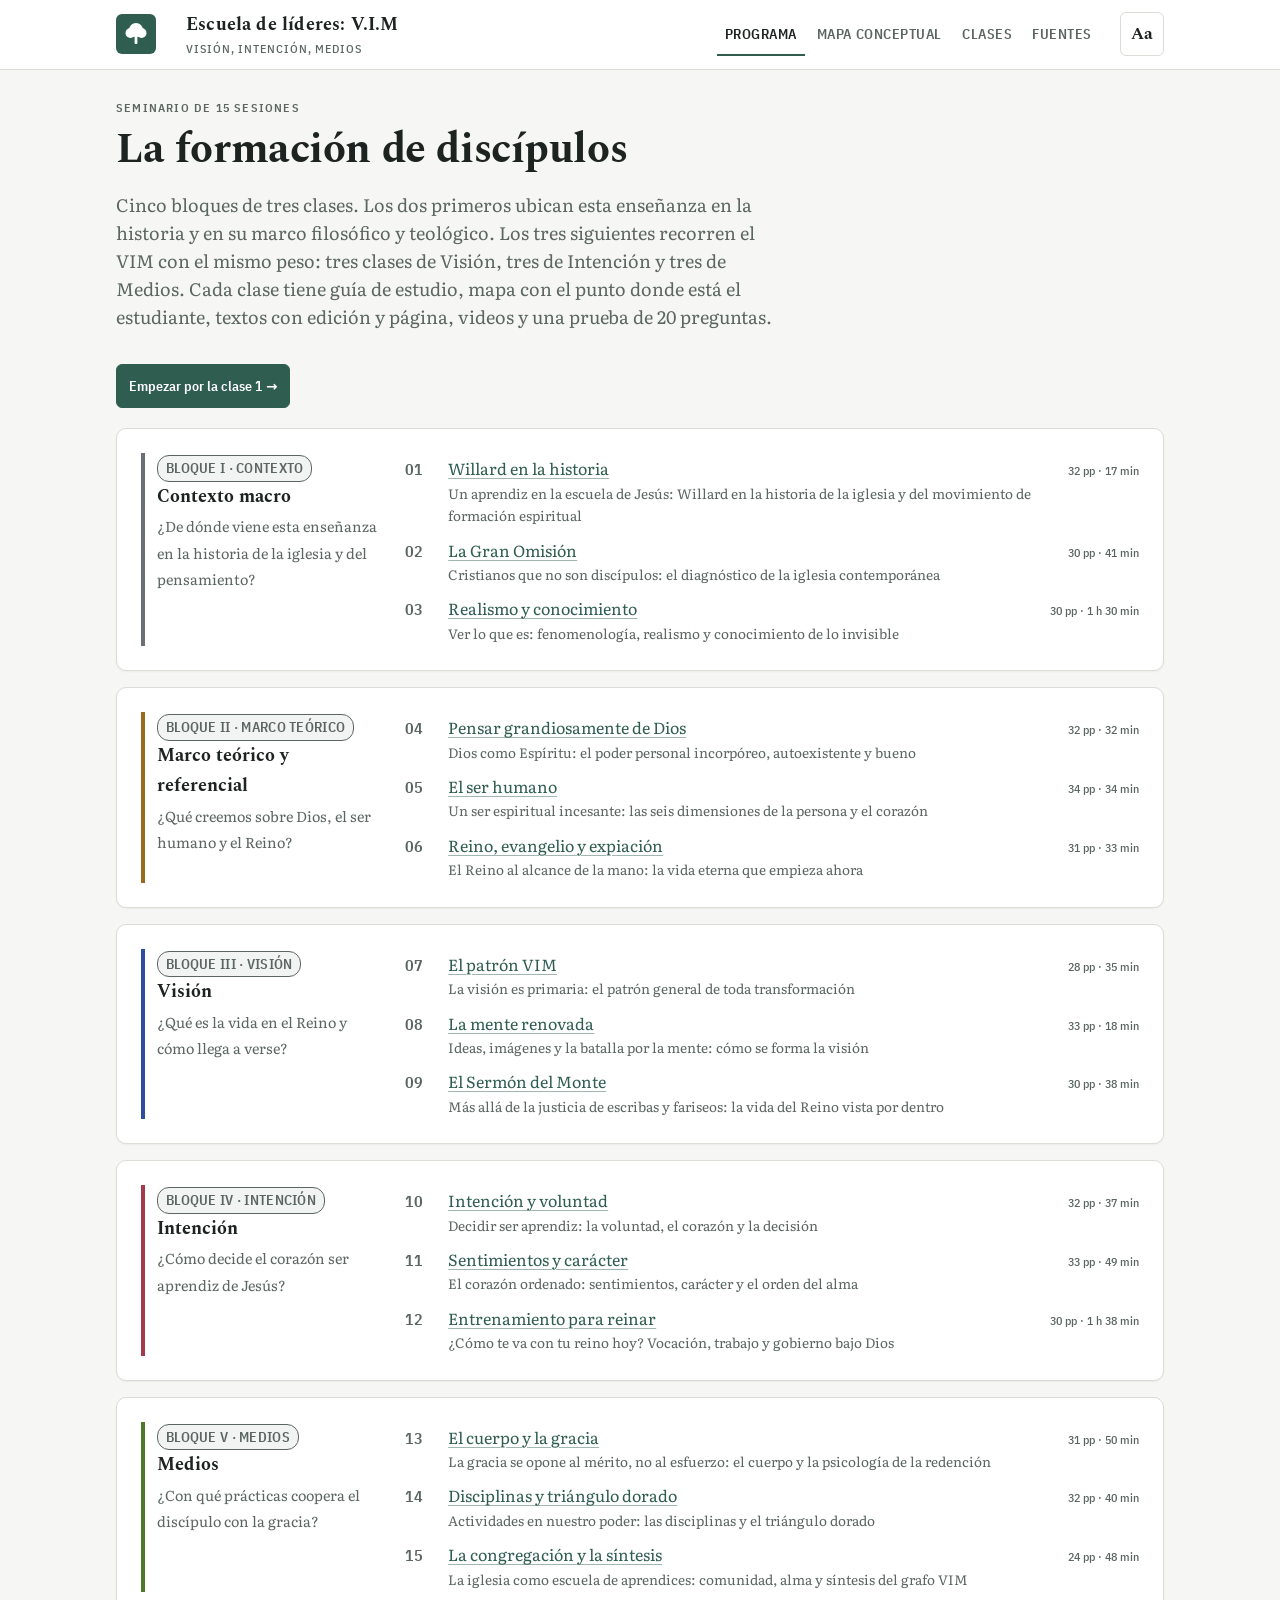
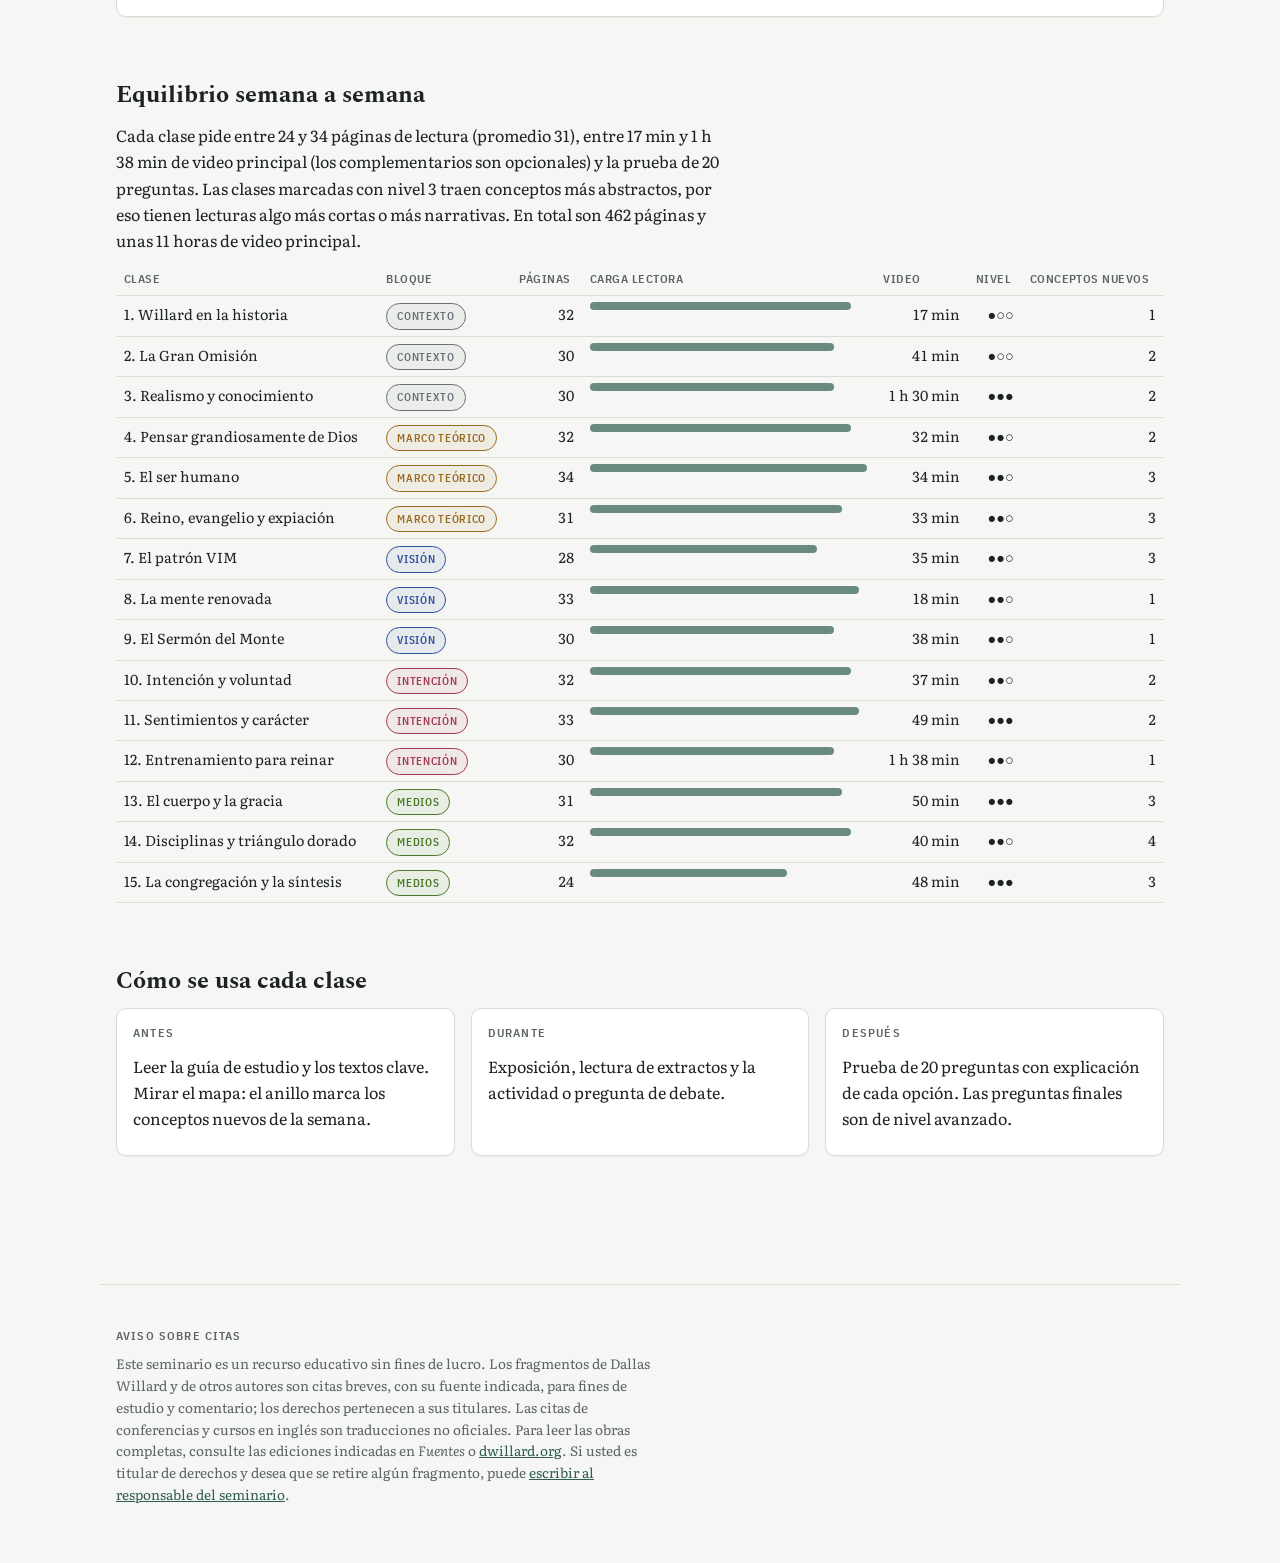
==== commit 037a4ec1: "Video principal y complementarios por clase; carga semanal con el principal Co-Authored-By: Claude O" ====
--- a/index.html
+++ b/index.html
@@ -2,7 +2,7 @@
 <html lang="es">
 <head>
 <meta charset="utf-8">
-<meta http-equiv="Content-Security-Policy" content="default-src 'none'; script-src 'sha256-P+ImjhtuGCrhoHH9eMq/cH2+ej9wNCYvcnX3zTwLAjo='; style-src 'self' 'unsafe-inline'; font-src 'self'; img-src 'self' data:; connect-src 'none'; object-src 'none'; frame-src 'none'; base-uri 'none'; form-action 'none'; upgrade-insecure-requests">
+<meta http-equiv="Content-Security-Policy" content="default-src 'none'; script-src 'sha256-FTlsLfLJRPrghiHz+2AUGB1iD8eteHy5tDR8QJ7DZro='; style-src 'self' 'unsafe-inline'; font-src 'self'; img-src 'self' data:; connect-src 'none'; object-src 'none'; frame-src 'none'; base-uri 'none'; form-action 'none'; upgrade-insecure-requests">
 <meta name="referrer" content="strict-origin-when-cross-origin">
 <link rel="icon" href="data:image/svg+xml,%3Csvg%20xmlns=%27http://www.w3.org/2000/svg%27%20viewBox=%270%200%2032%2032%27%3E%3Crect%20width=%2732%27%20height=%2732%27%20rx=%276%27%20fill=%27%232f5d50%27/%3E%3Cg%20fill=%27%23fff%27%3E%3Ccircle%20cx=%2716%27%20cy=%2712%27%20r=%277%27/%3E%3Ccircle%20cx=%2710.5%27%20cy=%2715%27%20r=%275%27/%3E%3Ccircle%20cx=%2721.5%27%20cy=%2715%27%20r=%275%27/%3E%3Crect%20x=%2714.6%27%20y=%2716%27%20width=%272.8%27%20height=%2710%27%20rx=%271%27/%3E%3C/g%3E%3C/svg%3E">
 <meta name="viewport" content="width=device-width, initial-scale=1">
@@ -263,6 +263,8 @@
 @media (max-width:420px){#ttsst{display:none}#ttsbar{padding-left:6px}}
 .reading{background:var(--soft);outline:2px solid var(--accent);outline-offset:4px;border-radius:2px}
 .vdur{font-family:var(--ui);font-size:.85rem;color:var(--muted);white-space:nowrap}
+.res .vgrp{list-style:none;margin:var(--s4) 0 var(--s1) -1.1rem;font-family:var(--ui);font-size:.75rem;font-weight:600;letter-spacing:.1em;text-transform:uppercase;color:var(--muted)}
+.res .vgrp:first-child{margin-top:0}
 /* figuras */
 .fig{margin:var(--s5) 0}
 .fig a{display:block}
@@ -317,7 +319,7 @@
 
 <div id="glpop" role="dialog" aria-modal="false" hidden></div>
 <div id="ttsbar" role="region" aria-label="Lectura en voz alta" hidden><span id="ttsst">Leyendo…</span><button type="button" class="btn" id="ttsback" aria-label="Retroceder 5 segundos">−5 s</button><button type="button" class="btn" id="ttspause">Pausa</button><button type="button" class="btn" id="ttsfwd" aria-label="Avanzar 5 segundos">+5 s</button><button type="button" class="btn" id="ttsstop">Detener</button></div>
-<script type="application/json" id="data">{"meta": {"bloques": [{"id": "I", "nombre": "Contexto macro", "pregunta": "¿De dónde viene esta enseñanza en la historia de la iglesia y del pensamiento?", "clases": [1, 2, 3], "tipo": "ctx"}, {"id": "II", "nombre": "Marco teórico y referencial", "pregunta": "¿Qué creemos sobre Dios, el ser humano y el Reino?", "clases": [4, 5, 6], "tipo": "marco"}, {"id": "III", "nombre": "Visión", "pregunta": "¿Qué es la vida en el Reino y cómo llega a verse?", "clases": [7, 8, 9], "tipo": "V"}, {"id": "IV", "nombre": "Intención", "pregunta": "¿Cómo decide el corazón ser aprendiz de Jesús?", "clases": [10, 11, 12], "tipo": "I"}, {"id": "V", "nombre": "Medios", "pregunta": "¿Con qué prácticas coopera el discípulo con la gracia?", "clases": [13, 14, 15], "tipo": "M"}], "clases": [{"n": 1, "titulo": "Willard en la historia", "conceptual": "Un aprendiz en la escuela de Jesús: Willard en la historia de la iglesia y del movimiento de formación espiritual", "paginas": 32, "video": 59, "nivel": 1}, {"n": 2, "titulo": "La Gran Omisión", "conceptual": "Cristianos que no son discípulos: el diagnóstico de la iglesia contemporánea", "paginas": 30, "video": 167, "nivel": 1}, {"n": 3, "titulo": "Realismo y conocimiento", "conceptual": "Ver lo que es: fenomenología, realismo y conocimiento de lo invisible", "paginas": 30, "video": 90, "nivel": 3}, {"n": 4, "titulo": "Pensar grandiosamente de Dios", "conceptual": "Dios como Espíritu: el poder personal incorpóreo, autoexistente y bueno", "paginas": 32, "video": 104, "nivel": 2}, {"n": 5, "titulo": "El ser humano", "conceptual": "Un ser espiritual incesante: las seis dimensiones de la persona y el corazón", "paginas": 34, "video": 75, "nivel": 2}, {"n": 6, "titulo": "Reino, evangelio y expiación", "conceptual": "El Reino al alcance de la mano: la vida eterna que empieza ahora", "paginas": 31, "video": 66, "nivel": 2}, {"n": 7, "titulo": "El patrón VIM", "conceptual": "La visión es primaria: el patrón general de toda transformación", "paginas": 28, "video": 35, "nivel": 2}, {"n": 8, "titulo": "La mente renovada", "conceptual": "Ideas, imágenes y la batalla por la mente: cómo se forma la visión", "paginas": 33, "video": 18, "nivel": 2}, {"n": 9, "titulo": "El Sermón del Monte", "conceptual": "Más allá de la justicia de escribas y fariseos: la vida del Reino vista por dentro", "paginas": 30, "video": 107, "nivel": 2}, {"n": 10, "titulo": "Intención y voluntad", "conceptual": "Decidir ser aprendiz: la voluntad, el corazón y la decisión", "paginas": 32, "video": 188, "nivel": 2}, {"n": 11, "titulo": "Sentimientos y carácter", "conceptual": "El corazón ordenado: sentimientos, carácter y el orden del alma", "paginas": 33, "video": 188, "nivel": 3}, {"n": 12, "titulo": "Entrenamiento para reinar", "conceptual": "¿Cómo te va con tu reino hoy? Vocación, trabajo y gobierno bajo Dios", "paginas": 30, "video": 100, "nivel": 2}, {"n": 13, "titulo": "El cuerpo y la gracia", "conceptual": "La gracia se opone al mérito, no al esfuerzo: el cuerpo y la psicología de la redención", "paginas": 31, "video": 50, "nivel": 3}, {"n": 14, "titulo": "Disciplinas y triángulo dorado", "conceptual": "Actividades en nuestro poder: las disciplinas y el triángulo dorado", "paginas": 32, "video": 197, "nivel": 2}, {"n": 15, "titulo": "La congregación y la síntesis", "conceptual": "La iglesia como escuela de aprendices: comunidad, alma y síntesis del grafo VIM", "paginas": 24, "video": 128, "nivel": 3}], "biblio": {"libros": [{"id": "GO", "autor": "Dallas Willard", "titulo": "La gran omisión: Recuperando las enseñanzas esenciales de Jesús en el discipulado", "pub": "Nashville: HarperCollins Español, 2015", "orig": "The Great Omission, HarperSanFrancisco, 2006", "clases": [1, 2, 3, 8, 10, 13, 14, 15]}, {"id": "RC", "autor": "Dallas Willard", "titulo": "Renueva tu corazón: Sé como Cristo", "pub": "Terrassa: Editorial CLIE, 2004 (Colección Teológica Contemporánea)", "orig": "Renovation of the Heart, NavPress, 2002", "clases": [5, 7, 8, 10, 11, 15]}, {"id": "ED", "autor": "Dallas Willard", "titulo": "El espíritu de las disciplinas: ¿Cómo transforma Dios la vida?", "pub": "Miami: Editorial Vida, 2010. ISBN 978-0-8297-5751-4", "orig": "The Spirit of the Disciplines, HarperSanFrancisco, 1988", "clases": [13, 14]}, {"id": "DC", "autor": "Dallas Willard", "titulo": "La divina conspiración: Nuestra vida escondida en Dios", "pub": "Buenos Aires: Editorial Peniel, 2013", "orig": "The Divine Conspiracy, HarperSanFrancisco, 1998", "clases": [6, 7, 10, 15]}], "conferencias": [{"id": "EM", "titulo": "Espiritualidad y Ministerio", "det": "Curso GM 720 del Doctorado en Ministerio, Seminario Teológico Fuller, junio de 2012. Transcripción en español, 307 pp.", "nota": "Último año en que Willard dictó este curso, iniciado en 1993.", "pdf": "textos/espiritualidad-y-ministerio-2012.pdf"}, {"id": "PA", "titulo": "Conferencia a pastores", "det": "Kern Pastors Character Conference, 2010, cuatro sesiones. Transcripción en español, 81 pp.", "pdf": "textos/pastores-2010.pdf"}, {"id": "RV", "titulo": "Reinar en vida por medio de uno, Jesucristo", "det": "Okoboji Bible Conference, 4–6 de agosto de 2009. Transcripción en español, 34 pp.", "pdf": "textos/reinar-en-vida-2009.pdf"}, {"id": "EX", "titulo": "El evangelio que Jesús enseñó y la expiación", "det": "Spiritual Formation Alliance y Renovaré, Long Beach, 2006. Traducción al español, 21 pp.", "pdf": "textos/expiacion-2006.pdf"}, {"id": "VA", "titulo": "Vida abundante en Cristo Jesús", "det": "Iglesia Bautista Calvary, Nevada (Misuri), 1978. Transcripción, sesiones 1–3.", "pdf": "textos/vida-abundante-1978.pdf"}], "recursos": [{"t": "Dallas Willard Ministries", "u": "https://dwillard.org", "n": "Artículos, audios y videos de Willard, mantenidos por su familia."}, {"t": "Renovaré", "u": "https://renovare.org", "n": "Comunidad de formación espiritual con la que Willard colaboró durante décadas."}], "ingles": [{"titulo": "The Great Omission: Reclaiming Jesus's Essential Teachings on Discipleship", "pub": "HarperSanFrancisco, 2006", "nota": "En español: La gran omisión.", "u": "https://dwillard.org/resources/books/great-omission"}, {"titulo": "Renovation of the Heart: Putting On the Character of Christ", "pub": "NavPress, 2002", "nota": "En español: Renueva tu corazón.", "u": "https://dwillard.org/resources/books/renovation-of-the-heart"}, {"titulo": "The Spirit of the Disciplines: Understanding How God Changes Lives", "pub": "HarperSanFrancisco, 1988", "nota": "En español: El espíritu de las disciplinas.", "u": "https://dwillard.org/resources/books/spirit-of-the-disciplines"}, {"titulo": "The Divine Conspiracy: Rediscovering Our Hidden Life in God", "pub": "HarperSanFrancisco, 1998", "nota": "En español: La divina conspiración.", "u": "https://dwillard.org/resources/books/divine-conspiracy"}, {"titulo": "Knowing Christ Today: Why We Can Trust Spiritual Knowledge", "pub": "HarperOne, 2009", "nota": "Lectura avanzada de la clase 3. No se conoce edición en español.", "u": "https://dwillard.org/resources/books/knowing-christ-today"}]}}, "graph": {"nodes": [{"id": "historia", "label": "Movimiento de formación espiritual", "short": "Formación espiritual (historia)", "clase": 1, "tipo": "ctx", "x": 70, "y": 209, "grado": 3, "bc": 0.0396, "minimo": false, "puente": false}, {"id": "omision", "label": "Gran Omisión", "short": "Gran Omisión", "clase": 2, "tipo": "ctx", "x": 144, "y": 193, "grado": 4, "bc": 0.0396, "minimo": false, "puente": false}, {"id": "evangelios", "label": "Evangelios insuficientes", "short": "Evangelios insuficientes", "clase": 2, "tipo": "ctx", "x": 144, "y": 273, "grado": 4, "bc": 0.0485, "minimo": false, "puente": false}, {"id": "realismo", "label": "Realismo y fenomenología", "short": "Realismo", "clase": 3, "tipo": "ctx", "x": 218, "y": 169, "grado": 4, "bc": 0.0334, "minimo": true, "puente": false}, {"id": "conocimiento", "label": "Conocimiento de lo espiritual", "short": "Conocimiento espiritual", "clase": 3, "tipo": "ctx", "x": 218, "y": 249, "grado": 4, "bc": 0.0209, "minimo": false, "puente": false}, {"id": "dios", "label": "Dios: espíritu, grandeza, bondad", "short": "Dios es Espíritu", "clase": 4, "tipo": "marco", "x": 292, "y": 193, "grado": 6, "bc": 0.0548, "minimo": false, "puente": false}, {"id": "trinidad", "label": "Comunidad trinitaria", "short": "Trinidad", "clase": 4, "tipo": "marco", "x": 292, "y": 273, "grado": 3, "bc": 0.0169, "minimo": false, "puente": false}, {"id": "persona", "label": "Ser espiritual incesante", "short": "Ser incesante", "clase": 5, "tipo": "marco", "x": 366, "y": 129, "grado": 4, "bc": 0.0519, "minimo": false, "puente": false}, {"id": "seis", "label": "Seis dimensiones de la persona", "short": "Seis dimensiones", "clase": 5, "tipo": "marco", "x": 366, "y": 209, "grado": 7, "bc": 0.1049, "minimo": false, "puente": true}, {"id": "corazon", "label": "Corazón / voluntad / espíritu", "short": "Corazón / voluntad", "clase": 5, "tipo": "marco", "x": 366, "y": 289, "grado": 4, "bc": 0.0223, "minimo": false, "puente": false}, {"id": "reino", "label": "Reino: alcance de la voluntad efectiva", "short": "Reino de Dios", "clase": 6, "tipo": "marco", "x": 440, "y": 153, "grado": 6, "bc": 0.0929, "minimo": true, "puente": true}, {"id": "zoe", "label": "Vida eterna (zoé) como conocimiento interactivo", "short": "Vida eterna (zoé)", "clase": 6, "tipo": "marco", "x": 440, "y": 233, "grado": 4, "bc": 0.0413, "minimo": false, "puente": false}, {"id": "expiacion", "label": "Expiación como unión con Cristo", "short": "Expiación", "clase": 6, "tipo": "marco", "x": 440, "y": 313, "grado": 4, "bc": 0.082, "minimo": false, "puente": true}, {"id": "vim", "label": "Patrón VIM", "short": "Patrón VIM", "clase": 7, "tipo": "V", "x": 514, "y": 129, "grado": 4, "bc": 0.0339, "minimo": false, "puente": false}, {"id": "vision", "label": "Visión", "short": "Visión", "clase": 7, "tipo": "V", "x": 514, "y": 209, "grado": 7, "bc": 0.1225, "minimo": true, "puente": true}, {"id": "metanoia", "label": "Metanoia", "short": "Metanoia", "clase": 7, "tipo": "V", "x": 514, "y": 289, "grado": 2, "bc": 0.0056, "minimo": false, "puente": false}, {"id": "mente", "label": "Ideas e imágenes (la mente)", "short": "Ideas e imágenes", "clase": 8, "tipo": "V", "x": 588, "y": 233, "grado": 3, "bc": 0.0275, "minimo": false, "puente": false}, {"id": "sermon", "label": "Sermón del Monte / justicia del corazón", "short": "Sermón del Monte", "clase": 9, "tipo": "V", "x": 662, "y": 209, "grado": 4, "bc": 0.0399, "minimo": false, "puente": false}, {"id": "intencion", "label": "Intención y decisión", "short": "Intención", "clase": 10, "tipo": "I", "x": 736, "y": 193, "grado": 5, "bc": 0.0589, "minimo": false, "puente": false}, {"id": "discipulo", "label": "Discípulo = aprendiz de Jesús", "short": "Discípulo-aprendiz", "clase": 10, "tipo": "I", "x": 736, "y": 273, "grado": 5, "bc": 0.0509, "minimo": false, "puente": false}, {"id": "sentimientos", "label": "Sentimientos ordenados", "short": "Sentimientos", "clase": 11, "tipo": "I", "x": 810, "y": 169, "grado": 3, "bc": 0.0091, "minimo": false, "puente": false}, {"id": "caracter", "label": "Carácter", "short": "Carácter", "clase": 11, "tipo": "I", "x": 810, "y": 249, "grado": 6, "bc": 0.0815, "minimo": true, "puente": true}, {"id": "reinar", "label": "Entrenamiento para reinar (tu reino)", "short": "Entrenar para reinar", "clase": 12, "tipo": "I", "x": 884, "y": 233, "grado": 4, "bc": 0.0578, "minimo": false, "puente": false}, {"id": "medios", "label": "Medios / esfuerzo indirecto", "short": "Medios", "clase": 13, "tipo": "M", "x": 958, "y": 129, "grado": 5, "bc": 0.0735, "minimo": false, "puente": false}, {"id": "gracia", "label": "Gracia vs. mérito", "short": "Gracia vs. mérito", "clase": 13, "tipo": "M", "x": 958, "y": 209, "grado": 3, "bc": 0.041, "minimo": false, "puente": false}, {"id": "cuerpo", "label": "Cuerpo y hábito", "short": "Cuerpo y hábito", "clase": 13, "tipo": "M", "x": 958, "y": 289, "grado": 6, "bc": 0.1214, "minimo": true, "puente": true}, {"id": "disciplinas", "label": "Disciplinas (abstinencia y compromiso)", "short": "Disciplinas", "clase": 14, "tipo": "M", "x": 1032, "y": 113, "grado": 4, "bc": 0.0634, "minimo": false, "puente": false}, {"id": "triangulo", "label": "Triángulo dorado", "short": "Triángulo dorado", "clase": 14, "tipo": "M", "x": 1032, "y": 193, "grado": 3, "bc": 0.0374, "minimo": false, "puente": false}, {"id": "espiritusanto", "label": "Acción del Espíritu Santo", "short": "Espíritu Santo", "clase": 14, "tipo": "M", "x": 1032, "y": 273, "grado": 2, "bc": 0.0072, "minimo": true, "puente": false}, {"id": "pruebas", "label": "Pruebas de la vida ordinaria", "short": "Pruebas cotidianas", "clase": 14, "tipo": "M", "x": 1032, "y": 353, "grado": 3, "bc": 0.0487, "minimo": false, "puente": false}, {"id": "social", "label": "Dimensión social", "short": "Dimensión social", "clase": 15, "tipo": "M", "x": 1106, "y": 129, "grado": 4, "bc": 0.0363, "minimo": false, "puente": false}, {"id": "alma", "label": "Alma integradora", "short": "Alma", "clase": 15, "tipo": "M", "x": 1106, "y": 209, "grado": 3, "bc": 0.0053, "minimo": false, "puente": false}, {"id": "congregacion", "label": "Congregación y Gran Comisión", "short": "Congregación", "clase": 15, "tipo": "M", "x": 1106, "y": 289, "grado": 5, "bc": 0.0626, "minimo": true, "puente": false}], "edges": [["historia", "omision"], ["historia", "disciplinas"], ["historia", "realismo"], ["omision", "evangelios"], ["omision", "discipulo"], ["omision", "congregacion"], ["evangelios", "reino"], ["evangelios", "expiacion"], ["realismo", "conocimiento"], ["realismo", "persona"], ["realismo", "dios"], ["conocimiento", "zoe"], ["conocimiento", "vision"], ["conocimiento", "dios"], ["dios", "trinidad"], ["dios", "reino"], ["dios", "vision"], ["dios", "persona"], ["trinidad", "congregacion"], ["trinidad", "zoe"], ["persona", "seis"], ["persona", "reinar"], ["seis", "corazon"], ["seis", "mente"], ["seis", "sentimientos"], ["seis", "cuerpo"], ["seis", "social"], ["seis", "alma"], ["corazon", "intencion"], ["corazon", "caracter"], ["corazon", "sermon"], ["reino", "zoe"], ["reino", "vision"], ["reino", "reinar"], ["reino", "sermon"], ["zoe", "expiacion"], ["expiacion", "gracia"], ["expiacion", "cuerpo"], ["vim", "vision"], ["vim", "intencion"], ["vim", "medios"], ["vim", "congregacion"], ["vision", "metanoia"], ["vision", "mente"], ["vision", "intencion"], ["metanoia", "evangelios"], ["mente", "sentimientos"], ["sermon", "caracter"], ["sermon", "discipulo"], ["intencion", "discipulo"], ["intencion", "medios"], ["discipulo", "reinar"], ["discipulo", "congregacion"], ["sentimientos", "caracter"], ["caracter", "cuerpo"], ["medios", "gracia"], ["medios", "disciplinas"], ["medios", "cuerpo"], ["gracia", "espiritusanto"], ["cuerpo", "disciplinas"], ["cuerpo", "social"], ["disciplinas", "triangulo"], ["triangulo", "espiritusanto"], ["triangulo", "pruebas"], ["pruebas", "caracter"], ["social", "congregacion"], ["social", "alma"], ["alma", "caracter"], ["reinar", "pruebas"]], "colx": {"1": 70, "2": 144, "3": 218, "4": 292, "5": 366, "6": 440, "7": 514, "8": 588, "9": 662, "10": 736, "11": 810, "12": 884, "13": 958, "14": 1032, "15": 1106}, "ndom": 9, "diam": 5, "avg": 2.53, "cover": [{"id": "RC2", "titulo": "Renueva tu corazón, cap. 2", "nuevos": ["alma", "corazon", "cuerpo", "mente", "persona", "seis", "sentimientos", "social"]}, {"id": "EXP", "titulo": "El evangelio que Jesús enseñó y la expiación (2006)", "nuevos": ["discipulo", "evangelios", "expiacion", "gracia", "reino", "zoe"]}, {"id": "EM_A", "titulo": "Espiritualidad y Ministerio 2012, ses. 1–3", "nuevos": ["conocimiento", "dios", "realismo", "trinidad", "vision"]}, {"id": "RC5", "titulo": "Renueva tu corazón, cap. 5", "nuevos": ["intencion", "medios", "metanoia", "vim"]}, {"id": "GO4", "titulo": "La gran omisión, cap. 4", "nuevos": ["disciplinas", "espiritusanto", "pruebas", "triangulo"]}, {"id": "GO13", "titulo": "La gran omisión, cap. 13 «La piedad centrada en Cristo»", "nuevos": ["historia", "omision"]}, {"id": "VA3", "titulo": "Vida abundante 1978, ses. 03 + resumen", "nuevos": ["caracter", "sermon"]}, {"id": "GO10", "titulo": "La gran omisión, cap. 10 «Consultas en Idaho Springs»", "nuevos": ["congregacion"]}, {"id": "RV1", "titulo": "Reinar en vida 2009, ses. 01", "nuevos": ["reinar"]}], "cover5": 27}, "clases": {"1": {"n": 1, "objetivo": "Ubicar la vida y la obra de Dallas Willard (1935–2013) dentro de la historia de la iglesia, la teología evangélica del siglo XX y el movimiento contemporáneo de formación espiritual, y explicar por qué su propuesta surge como respuesta a una crisis de carácter en la iglesia.", "conceptos": ["historia", "omision"], "guia": [["h", "Quién fue Dallas Willard"], ["p", "Dallas Albert Willard nació en 1935 en Buffalo, Misuri, en un ambiente bautista rural. Estudió filosofía y religión, se doctoró en filosofía en la Universidad de Wisconsin (1964) y enseñó casi cincuenta años en la Universidad del Sur de California (USC). En su trabajo académico fue un especialista reconocido en Edmund Husserl, el fundador de la fenomenología. Como cristiano fue miembro y a veces pastor de iglesias bautistas, maestro en congregaciones de muchas tradiciones y profesor invitado en seminarios como Fuller. Esa doble vida explica su estilo: argumenta con el rigor de un profesor y habla con el corazón de un pastor."], ["h", "Una tradición larga, no una moda"], ["p", "La formación espiritual no es un invento moderno. Los padres del desierto, el monacato, los místicos medievales, los reformadores, los puritanos, el pietismo alemán y el metodismo de Wesley ya sabían que la vida con Dios se aprende con prácticas concretas. La gran omisión (cap. 13) presenta la piedad evangélica como uno de los grandes motores de transformación personal y social desde la Reforma, y lamenta que gran parte de ese poder se haya perdido."], ["h", "El movimiento de formación espiritual"], ["p", "En 1978 su amigo Richard Foster publicó Celebración de la disciplina, inspirado en parte por la enseñanza de Willard. Diez años después apareció El espíritu de las disciplinas (1988), y ambos fundaron con otros la red Renovaré. Siguieron La divina conspiración (1998), Renueva tu corazón (2002) y La gran omisión (2006). En 1999 un grupo de maestros se reunió en Idaho Springs (Colorado) para pensar qué es y qué no es la formación espiritual; sus respuestas forman el cap. 10 de La gran omisión."], ["h", "El problema que quiso resolver"], ["p", "Hay una «gran disparidad» entre la vida que Jesús ofrece y la vida diaria de la mayoría de quienes dicen seguirlo. El diagnóstico no es moralista: el problema no está primero en la práctica sino en la teología, en el mensaje que se escucha. Si el evangelio se reduce a perdón para después de la muerte, nadie espera ser transformado ahora. Ese diagnóstico se estudia en la clase 2."], ["h", "Cómo leer este seminario"], ["p", "Todo el curso se organiza con el patrón VIM: Visión, Intención y Medios. Las seis primeras clases preparan el terreno (historia, filosofía, teología). Las nueve siguientes recorren el VIM en tres bloques iguales. Cada clase marca en el mapa los conceptos nuevos; al final del curso el grafo completo será tu herramienta de repaso."], ["q", "Para principiantes: basta con retener tres cosas. Willard fue profesor de filosofía y maestro en la iglesia. Su obra pertenece a una tradición antigua de formación espiritual. Su pregunta central es por qué tantos cristianos no se parecen a Jesús."]], "extractos": [{"t": "Uno de los grandes motores de la transformación individual y social desde la Reforma ha sido el pensamiento «evangélico» y la experiencia «evangélica». […] Por varias razones, gran parte de ese poder se ha perdido actualmente.", "f": "La gran omisión, cap. 13 «La piedad centrada en Cristo», p. 143"}, {"t": "En el otoño de 1999 se reunió un pequeño grupo de maestros cristianos en un retiro cerca de Idaho Springs, Colorado, para reflexionar en oración sobre el significado y las perspectivas de la formación espiritual cristiana de hoy.", "f": "La gran omisión, cap. 10, p. 97"}, {"t": "En 1993, Dallas comenzó a enseñar un curso residencial intensivo de dos semanas para el programa de Doctorado en Ministerio del Seminario Teológico Fuller. […] Estas sesiones de 2012 son del último año de Dallas enseñando el curso antes de morir.", "f": "Espiritualidad y Ministerio 2012, nota editorial, p. 1", "pg": 1}], "textos": [{"r": "La gran omisión, cap. 13 «La piedad centrada en Cristo: el corazón del evangélico»", "d": "pp. 143–152 (≈ 10 pp.)"}, {"r": "La gran omisión, cap. 10 «Consultas en Idaho Springs con relación a la formación espiritual»", "d": "pp. 97–112 (≈ 16 pp.)"}, {"r": "La gran omisión, «Introducción»", "d": "pp. 9–15 (≈ 6 pp.)"}], "videos": [{"t": "Becoming Dallas Willard (charla sobre la biografía de Willard)", "u": "https://www.youtube.com/watch?v=44MM7vkqw-U", "n": "En inglés; activar subtítulos automáticos en español.", "d": 1}, {"t": "Introducing Spiritual Formation", "u": "https://www.youtube.com/watch?v=vi-FEzdyiIs", "n": "En inglés. Buena primera escucha de su voz y su tono.", "d": 17}, {"t": "The Great Omission", "u": "https://www.youtube.com/watch?v=Z22Uz7o7wyw&t=5s", "n": "Presentación de La gran omisión. En inglés; activar los subtítulos traducidos al español.", "d": 41}], "avanzados": ["Gary W. Moon, Becoming Dallas Willard: The Formation of a Philosopher, Teacher, and Christ Follower (InterVarsity Press, 2018). Biografía autorizada.", "Richard J. Foster, Celebración de la disciplina (orig. 1978; hay varias ediciones en español). Leer el prefacio y la introducción para ver la influencia de Willard.", "Gary Black Jr., The Theology of Dallas Willard: Discovering Protoevangelical Faith (Pickwick, 2013). Ubica a Willard frente al evangelicalismo estadounidense."], "actividad": "Línea de tiempo en grupos: ubicar en una sola línea a los padres del desierto, Benito, Francisco de Asís, Teresa de Ávila, Lutero, los puritanos, Wesley, Laubach, Foster y Willard. Para cada uno escribir una práctica concreta que enseñó.", "debate": "Si la formación espiritual es tan antigua, ¿por qué hubo que «redescubrirla» para las iglesias del siglo XX? ¿Qué se perdió y cuándo?", "quiz": [{"q": "¿En qué disciplina académica se doctoró Dallas Willard?", "o": ["Teología sistemática", "Filosofía", "Psicología", "Historia de la iglesia"], "a": 1, "e": ["No; aunque escribió teología, su formación doctoral no fue en teología.", "Correcto: se doctoró en filosofía (Universidad de Wisconsin, 1964) y enseñó filosofía en USC.", "No; usó a psicólogos como William James, pero no era psicólogo de formación.", "No; conocía bien la historia de la iglesia, pero no fue su campo doctoral."]}, {"q": "¿Con qué filósofo se asocia el trabajo académico especializado de Willard?", "o": ["Immanuel Kant", "Søren Kierkegaard", "Edmund Husserl", "Friedrich Nietzsche"], "a": 2, "e": ["Kant aparece en sus discusiones, pero no fue su especialidad.", "Kierkegaard no es el autor de referencia en su obra académica.", "Correcto: Husserl, el fundador de la fenomenología.", "No; Nietzsche no fue objeto central de su investigación."]}, {"q": "¿En qué universidad enseñó Willard la mayor parte de su carrera?", "o": ["Universidad del Sur de California (USC)", "Universidad de Oxford", "Seminario de Princeton", "Universidad de Chicago"], "a": 0, "e": ["Correcto: enseñó en USC desde mediados de los años sesenta hasta su retiro.", "No; nunca fue profesor de planta en Oxford.", "No; Princeton no forma parte de su trayectoria docente.", "No; Chicago no fue su lugar de enseñanza."]}, {"q": "¿Qué libro de Richard Foster (1978) abrió el movimiento contemporáneo de formación espiritual?", "o": ["La divina conspiración", "Celebración de la disciplina", "Renueva tu corazón", "La gran omisión"], "a": 1, "e": ["No: ese libro es de 1998 y no es de Foster.", "Correcto: Celebración de la disciplina (1978).", "No: ese libro es de 2002 y no es de Foster.", "No: ese libro es de 2006 y no es de Foster."]}, {"q": "¿Qué red de renovación espiritual fundaron Foster, Willard y otros en 1988?", "o": ["Los Navegantes", "Juventud con una Misión", "Renovaré", "Vineyard"], "a": 2, "e": ["Los Navegantes es otra organización, aunque su presidente elogió La gran omisión.", "No es la red fundada por ellos.", "Correcto: Renovaré, que organizó conferencias como la de Long Beach (2006).", "Vineyard es otra red de iglesias; no la fundaron ellos."]}, {"q": "Según La gran omisión, cap. 13, ¿qué ha sido uno de los grandes motores de transformación desde la Reforma?", "o": ["El poder político de la iglesia", "La piedad y la experiencia del evangelio", "El crecimiento de los seminarios", "La traducción de la Biblia al inglés"], "a": 1, "e": ["La transformación no se atribuye al poder político.", "Correcto: la piedad y la experiencia del evangelio, cuyo poder hoy se ha perdido en gran parte.", "Los seminarios a menudo no han formado el carácter; no es la respuesta.", "No es el punto del capítulo."]}, {"q": "¿Qué ocurrió en Idaho Springs (Colorado) en 1999?", "o": ["Se fundó una universidad", "Un grupo de maestros reflexionó sobre qué es la formación espiritual", "Se publicó El espíritu de las disciplinas", "Se ordenó a un grupo de pastores"], "a": 1, "e": ["No hubo tal fundación.", "Correcto: es el origen del cap. 10 de La gran omisión.", "Ese libro se publicó en 1988.", "No tiene relación con una ordenación."]}, {"q": "¿Qué es la «gran disparidad»?", "o": ["Entre ricos y pobres en la iglesia", "Entre la vida que Jesús ofrece y la vida diaria de quienes dicen seguirlo", "Entre católicos y protestantes", "Entre la ciencia y la fe"], "a": 1, "e": ["No es su foco en la introducción de La gran omisión.", "Correcto: la distancia entre la esperanza de vida en Jesús y el carácter real de los creyentes.", "El tema vale para todas las tradiciones.", "Es un tema suyo, pero no es la «gran disparidad»."]}, {"q": "¿Dónde está primero el problema de la formación espiritual?", "o": ["En la falta de programas", "En la teología, es decir, en el mensaje que se escucha", "En la falta de dinero de las iglesias", "En la música de adoración"], "a": 1, "e": ["Los programas importan, pero son consecuencia.", "Correcto: «Los problemas no están en la práctica. Están en la teología» (Pastores 2010, ses. 1).", "No aparece como causa en sus textos.", "No es su diagnóstico."]}, {"q": "¿Qué curso dictó Willard en Fuller desde 1993 hasta 2012?", "o": ["Introducción a la lógica", "Espiritualidad y Ministerio (GM 720)", "Historia del pietismo", "Ética cristiana"], "a": 1, "e": ["No es el curso de Fuller.", "Correcto: las sesiones de junio de 2012 fueron las últimas que dictó; su transcripción es una de las fuentes de este seminario.", "No es el nombre del curso.", "No es el nombre del curso."]}, {"q": "¿Cuál de estas tradiciones NO es un antecedente de la formación espiritual?", "o": ["Los padres del desierto", "El pietismo y Wesley", "Los místicos como Teresa de Ávila", "El positivismo lógico"], "a": 3, "e": ["Sí son antecedentes: practicaron soledad, silencio y ayuno.", "Sí lo es; la tradición wesleyana es uno de los antecedentes más fuertes.", "Sí; La gran omisión dedica un capítulo a El castillo interior.", "Correcto: el positivismo lógico es una filosofía, no una tradición de piedad."]}, {"q": "Si en una iglesia el evangelio se presenta solo como perdón para después de la muerte, ¿qué consecuencia cabe esperar?", "o": ["Que la gente se esfuerce más por obedecer", "Que nadie espere ser transformado ahora, aunque sea sincero", "Que crezca el interés por las disciplinas espirituales", "Ninguna: el contenido del mensaje no cambia la vida"], "a": 1, "e": ["Ocurre lo contrario: si el mensaje no incluye la vida presente, no hay razón para buscar la obediencia.", "Correcto: el problema está primero en el mensaje que se escucha; si solo promete el cielo, la transformación de hoy no parece necesaria.", "Sin una visión de la vida con Dios ahora, las disciplinas parecen opcionales.", "El mensaje que se escucha determina lo que la gente espera y busca."]}, {"q": "¿Por qué el estilo de Willard combina argumento filosófico y tono pastoral?", "o": ["Porque escribía para dos públicos distintos sin relación", "Porque vivió a la vez como profesor de filosofía y maestro de iglesias", "Porque sus editores lo exigían", "Porque rechazaba la teología académica"], "a": 1, "e": ["Veía una sola verdad para ambos públicos.", "Correcto: su biografía explica su método; razona con rigor y aplica a la vida cotidiana.", "No hay evidencia de eso.", "No la rechazaba; criticaba su desconexión con la vida."]}, {"q": "Nivel avanzado. ¿Qué se afirma sobre los «movimientos» de formación espiritual en la conferencia de 2006?", "o": ["Que hay que organizar un gran movimiento nacional", "Que la formación espiritual no es un movimiento sino un camino personal; Dios se encarga de los movimientos", "Que los movimientos son la única vía de cambio", "Que Renovaré es la iglesia verdadera"], "a": 1, "e": ["Dice lo contrario.", "Correcto: «La formación espiritual no es un movimiento. La formación espiritual es para las personas individualmente» (Evangelio y expiación 2006, cap. 4).", "Dice lo contrario.", "No hay tal afirmación."]}, {"q": "Nivel avanzado. ¿Qué relación tiene Willard con la tradición evangélica?", "o": ["La rechaza por completo", "La critica desde dentro, buscando recuperar su poder transformador", "La considera idéntica al catolicismo", "Nunca la menciona"], "a": 1, "e": ["No la rechaza; escribe como evangélico.", "Correcto: el cap. 13 de La gran omisión analiza «el corazón del evangélico» y su pérdida de poder.", "No las identifica.", "La menciona con frecuencia."]}, {"q": "Nivel avanzado. ¿Qué indica que se dediquen capítulos a Laubach, Teresa de Ávila y Ruth Haley Barton?", "o": ["Que solo leía autores protestantes", "Que su fuente de formación es ecuménica e histórica", "Que rechazaba la mística", "Que prefería autores contemporáneos"], "a": 1, "e": ["Teresa de Ávila es católica.", "Correcto: se toman prácticas probadas de toda la historia cristiana.", "Los presenta con aprecio.", "Teresa es del siglo XVI."]}, {"q": "Nivel avanzado. ¿Cuál es la diferencia entre «formación espiritual» y «transformación espiritual» (conferencia de 2006)?", "o": ["Son sinónimos exactos", "Todos ya hemos sido formados espiritualmente; el problema es qué formación recibimos y por eso hace falta transformación", "La formación es solo para pastores", "La transformación es solo emocional"], "a": 1, "e": ["Hay un matiz importante.", "Correcto: «Todo el mundo recibe una formación espiritual. […] El problema es la formación que has recibido» (Evangelio y expiación 2006, cap. 3).", "Dice que es para todos.", "No la reduce a emociones."]}, {"q": "Nivel avanzado. ¿Qué peligro hay en tener que hacer «conferencias» de formación espiritual?", "o": ["Que son muy caras", "Que la formación parezca algo especial y no la tarea normal de cada iglesia cada semana", "Que los oradores son malos", "Que no hay suficientes libros"], "a": 1, "e": ["El costo no es su punto.", "Correcto: pregunta «¿Por qué esto no es lo que hacen las iglesias?» (Evangelio y expiación 2006, cap. 4).", "No critica a los oradores.", "No es su punto."]}, {"q": "Nivel avanzado. ¿Qué rasgo histórico del siglo XIX se menciona en el curso de 2012 sobre la tradición wesleyana?", "o": ["Que desapareció pronto", "Que fue tan poderosa que se pensó que todos serían metodistas", "Que rechazaba las disciplinas", "Que era solo intelectual"], "a": 1, "e": ["Dice lo contrario.", "Correcto: lo menciona al repasar las culturas de avivamiento (Espiritualidad y Ministerio 2012, p. 10).", "El metodismo nace precisamente de un «método» de disciplinas.", "No; era una tradición muy práctica."]}, {"q": "Síntesis. ¿Cuál es la mejor descripción del lugar de Willard en la historia?", "o": ["Un innovador que inventó las disciplinas", "Un maestro cristiano, profesor de filosofía, que recuperó para su tiempo la antigua sabiduría cristiana de la formación del carácter", "Un crítico externo del cristianismo", "Un teólogo solo académico sin influencia en iglesias"], "a": 1, "e": ["No las inventó; las recuperó.", "Correcto: une rigor filosófico, tradición histórica y preocupación pastoral.", "Escribió desde dentro de la fe.", "Su influencia en iglesias fue enorme."]}]}, "2": {"n": 2, "objetivo": "Explicar el diagnóstico de la «Gran Omisión» en la iglesia contemporánea: por qué se forman cristianos que no son discípulos, cuáles son los evangelios insuficientes que lo producen y qué relación hay entre el mensaje que se escucha y la falta de transformación.", "conceptos": ["omision", "evangelios"], "guia": [["h", "Un juego de palabras con consecuencias"], ["p", "La Gran Comisión (Mt 28:18-20) manda hacer discípulos, sumergirlos en la realidad trinitaria y enseñarles a guardar todo lo que Jesús mandó. Se llama «Gran Omisión» a lo que la iglesia ha dejado fuera: hacer discípulos. Se han producido convertidos y miembros, pero no aprendices de Jesús. En la introducción del libro se precisa que lo omitido no es primero la obediencia, sino el discipulado: «a través del discipulado, la obediencia se ocupará de sí misma»."], ["h", "El discípulo como «transporte básico»"], ["p", "La palabra «discípulo» aparece 269 veces en el Nuevo Testamento y «cristiano» solo tres (La gran omisión, cap. 1). El discípulo no es un cristiano de lujo o de alto rendimiento: es «el primer nivel de transportación básica en el reino de Dios». La idea de que se puede ser cristiano sin ser discípulo es una novedad histórica sin apoyo bíblico."], ["h", "Los evangelios que no producen discípulos"], ["p", "En la conferencia de Long Beach (2006) se describen tres mensajes que se escuchan en las iglesias. El primero es solo el perdón de pecados: Jesús pagó tu deuda y al morir entrarás al cielo. El segundo es el evangelio social: Jesús quiere un mundo más justo y tú puedes colaborar con esa causa. El tercero dice: cuida de tu iglesia y ella cuidará de ti. Los tres contienen algo verdadero, pero ninguno produce transformación «porque no hacen discípulos». El cuarto es el evangelio de Jesús: puedes vivir ahora en el Reino de Dios confiando en él."], ["h", "El mensaje que se escucha"], ["p", "Hay que distinguir el mensaje que se predica del mensaje que se escucha. Aunque un pastor empiece a predicar otra cosa, la gente puede seguir oyendo lo de siempre. Por eso el cambio no se logra con un programa nuevo: hay que cambiar la visión de qué es la salvación. Aquí aparece el primer hilo hacia el VIM: sin una visión distinta, nadie forma la intención de ser aprendiz."], ["h", "Por qué molestarse con el discipulado"], ["p", "El cap. 2 de La gran omisión responde a la objeción típica: si creo que Jesús murió por mis pecados, ya tengo perdón y cielo, ¿para qué más? La respuesta: la salvación es una vida, no solo un trámite. Ya en el cap. 1 el libro había invertido el argumento de Bonhoeffer sobre el «precio de la gracia»: «el costo del no discipulado es mucho mayor […] que el precio pagado por andar con Jesús». No ser discípulo cuesta la paz duradera, el amor y el poder para hacer el bien."], ["q", "Para principiantes: la Gran Omisión no acusa a nadie de mala fe. Describe un sistema que, sin querer, enseña que se puede ser cristiano sin aprender de Jesús."]], "extractos": [{"t": "Debemos destacar que la gran omisión de la Gran Comisión no es obediencia a Cristo, sino discipulado y aprendizaje, de él. A través del discipulado, la obediencia se ocupará de sí misma.", "f": "La gran omisión, Introducción, p. 13"}, {"t": "La palabra «discípulo» aparece 269 veces en el Nuevo Testamento. «Cristiano» se encuentra tres veces y se usó por primera vez para referirse precisamente a los discípulos de Jesús.", "f": "La gran omisión, cap. 1, p. 16"}, {"t": "Lo que los tres tienen en común es que no producen transformación espiritual. No la producen porque no hacen discípulos. Hoy en día no tienes que ser discípulo para ser cristiano.", "f": "El evangelio que Jesús enseñó y la expiación (2006), cap. 5, pp. 9–10 de 21", "pg": 10}, {"t": "No obstante, el costo del no discipulado es mucho mayor (incluso cuando solo se considera esta vida) que el precio pagado por andar con Jesús, aprendiendo constantemente de él.", "f": "La gran omisión, cap. 1, p. 20"}, {"t": "Los problemas no están en la práctica. Están en la teología.", "f": "Pastores 2010, sesión 1, p. 1 de 81", "pg": 1}], "textos": [{"r": "La gran omisión, Introducción y caps. 1 «Discipulado: ¿Únicamente para supercristianos?» y 2 «¿Por qué molestarse con el discipulado?»", "d": "pp. 9–27 (≈ 19 pp.)"}, {"r": "El evangelio que Jesús enseñó y la expiación (2006), caps. 4–6", "d": "pp. 6–14 de 21 (≈ 9 pp.)"}, {"r": "Pastores 2010, sesión 1 «The Calling and Resources of the Pastor» (lectura opcional de apoyo)", "d": "pp. 1–22 de 81"}], "videos": [{"t": "The Calling and Resources of the Pastor (Session 1 of 4)", "u": "https://www.youtube.com/watch?v=bYXpX3y79yo", "n": "Es la sesión 1 de la conferencia a pastores de 2010. En inglés; conviene seguirla con la transcripción en español.", "d": 96}, {"t": "The Great Omission", "u": "https://www.youtube.com/watch?v=Z22Uz7o7wyw", "n": "En inglés con subtítulos automáticos.", "d": 41}, {"t": "Discipleship as Life in the Kingdom (Renovaré Institute, parte 1)", "u": "https://www.youtube.com/watch?v=7SbckqNUDm0", "n": "Abre con la idea de que nunca hubo un movimiento que dijera «ven y sé un cristiano nominal».", "d": 30}], "avanzados": ["Dallas Willard, La divina conspiración (Peniel, 2013), cap. 2 «Evangelios de manejo del pecado». Es el desarrollo más amplio de los evangelios insuficientes.", "Scot McKnight, The King Jesus Gospel (Zondervan, 2011). Discute desde los estudios bíblicos la reducción del evangelio a la salvación individual.", "Dietrich Bonhoeffer, El precio de la gracia (El discipulado), cap. 1 «La gracia cara». Antecedente clásico de la crítica a la «gracia barata»."], "actividad": "Auditoría del mensaje: cada estudiante transcribe la invitación final de tres predicaciones o materiales evangelísticos que conozca y los clasifica según los cuatro evangelios de esta clase. ¿Qué evangelio se escucha más?", "debate": "¿En qué medida los modelos evangelísticos de tu contexto promueven un «evangelio de manejo del pecado» y no un evangelio de discipulado en el Reino? ¿Qué cambiaría si la invitación fuera a ser aprendiz?", "quiz": [{"q": "¿Qué es la «Gran Omisión»?", "o": ["Haber dejado de predicar sobre el infierno", "Haber dejado fuera de la Gran Comisión el hacer discípulos", "Haber abandonado las misiones extranjeras", "No bautizar a los convertidos"], "a": 1, "e": ["No es su tema.", "Correcto: la iglesia produce convertidos y miembros, pero no aprendices de Jesús.", "El campo misionero principal hoy son las iglesias de Europa y EE. UU.; no se trata de abandonar las misiones.", "El bautismo sigue presente; lo omitido es el discipulado."]}, {"q": "¿Cuántas veces aparece «discípulo» en el NT según La gran omisión?", "o": ["3", "64", "269", "1.000"], "a": 2, "e": ["Tres es el número de veces que aparece «cristiano».", "No es la cifra del libro.", "Correcto: 269 (cap. 1). En el curso de 2012 se dice 264 de memoria; se usa la cifra impresa.", "No es la cifra."]}, {"q": "¿Dónde aparece por primera vez el nombre «cristiano»?", "o": ["Jerusalén, Hch 2", "Antioquía, Hch 11:26", "Roma, Ro 1", "Corinto, 1 Co 1"], "a": 1, "e": ["En Pentecostés no se usa ese nombre.", "Correcto: en Antioquía, para referirse a los discípulos.", "No es el lugar.", "No es el lugar."]}, {"q": "El discípulo es…", "o": ["Un cristiano de élite", "El primer nivel de transporte básico en el Reino", "Un líder de iglesia", "Alguien sin pecado"], "a": 1, "e": ["Se rechaza esta idea de «supercristiano».", "Correcto: el discípulo es lo normal, no lo excepcional.", "No; todos los creyentes están llamados a ser discípulos.", "No se habla de perfección."]}, {"q": "¿Cuál NO es uno de los tres evangelios insuficientes de la conferencia de 2006?", "o": ["Solo el perdón de los pecados", "El evangelio social, centrado en la causa justa", "Cuida de tu iglesia y ella cuidará de ti", "Puedes vivir ahora en el Reino confiando en Jesús"], "a": 3, "e": ["Sí es uno de los tres.", "Sí es uno de los tres.", "Sí es uno de los tres.", "Correcto: este es el cuarto, el evangelio de Jesús."]}, {"q": "¿Qué tienen en común los tres evangelios insuficientes?", "o": ["Son falsos en todo", "No producen transformación porque no hacen discípulos", "Todos son evangelios sociales", "Niegan la cruz"], "a": 1, "e": ["Contienen algo verdadero.", "Correcto: es su conclusión explícita.", "Solo el segundo se centra en la causa social.", "El primero se centra precisamente en la cruz."]}, {"q": "¿Qué recibió el predicador canadiense del relato al ser «salvo»?", "o": ["Una Biblia y un himnario", "Un certificado, un boleto y un catálogo", "Una membresía y un diezmo", "Un llamado y un ministerio"], "a": 1, "e": ["No es la anécdota.", "Correcto: «Soy salvo», «Cielo» y «puedes pedir cosas». Ilustra un evangelio sin vida presente.", "No es la anécdota.", "No es la anécdota."]}, {"q": "La distinción entre «mensaje predicado» y «mensaje escuchado» sirve para mostrar que…", "o": ["Los oyentes son poco inteligentes", "Cambiar el sermón no basta si no cambia la visión con la que se oye", "Hay que predicar más alto", "La predicación no importa"], "a": 1, "e": ["No se desprecia a los oyentes.", "Correcto: existen «mecanismos de selección» en lo que se oye.", "No es su punto.", "Importa mucho; por eso analiza el mensaje."]}, {"q": "Según la introducción de La gran omisión, ¿qué se ocupa de la obediencia?", "o": ["La disciplina eclesiástica", "El discipulado", "La culpa", "La ley"], "a": 1, "e": ["No es su solución.", "Correcto: «A través del discipulado, la obediencia se ocupará de sí misma».", "La culpa produce legalismo, no obediencia.", "La ley sola no transforma el corazón."]}, {"q": "¿Dónde está hoy el principal campo misionero para la Gran Comisión?", "o": ["En Asia", "En las iglesias de Europa y Estados Unidos", "En África", "En el mundo académico"], "a": 1, "e": ["No es su afirmación.", "Correcto: allí la «gran disparidad» es más visible.", "No es su afirmación.", "No es su afirmación."]}, {"q": "¿Qué traducción de «ethnē» se propone para Mt 28?", "o": ["Naciones-estado", "Grupos étnicos o personas de todo tipo", "Gentiles paganos", "Reinos"], "a": 1, "e": ["Precisamente quiere evitar esa lectura.", "Correcto: así «nuestro tipo de personas» también entra en el mandato.", "No es su propuesta.", "No es su propuesta."]}, {"q": "La separación «Jesús como Salvador ahora, como Señor después» deja al creyente…", "o": ["Más libre", "Indefenso frente al problema del carácter", "Más maduro", "Sin necesidad de iglesia"], "a": 1, "e": ["No es la conclusión de la clase.", "Correcto: «Nos deja indefensos frente al problema del carácter» (2006, cap. 5).", "Lo deja inmaduro.", "No es el punto."]}, {"q": "Nivel avanzado. ¿Qué evangelio corresponde al lema «Cuida de tu iglesia y ella cuidará de ti»?", "o": ["Un evangelio de consumo institucional", "El evangelio de Jesús", "El evangelio liberal", "El evangelio de prosperidad"], "a": 0, "e": ["Correcto: la institución reemplaza la relación de aprendizaje con Jesús.", "No; el de Jesús es vivir ahora en el Reino.", "Ese es el segundo.", "No se nombra así."]}, {"q": "Nivel avanzado. ¿Por qué, en la iglesia de la infancia de Willard, el testimonio era sobre «cómo fuiste salvo» y no «cómo vives hoy»?", "o": ["Porque así se enseñaba en todas partes", "Porque refleja una expiación limitada a acontecimientos pasados", "Porque el pasado es más importante", "Porque no había jóvenes"], "a": 1, "e": ["Es una observación, no la explicación.", "Correcto: un evangelio solo de perdón mira hacia atrás y no ofrece una vida presente.", "Dice lo contrario.", "No tiene relación."]}, {"q": "Nivel avanzado. ¿Qué se responde a «si ya tengo perdón, por qué molestarme con el discipulado»?", "o": ["Que el discipulado da más premios en el cielo", "Que la salvación es una vida, y no ser discípulo cuesta más que serlo", "Que es obligatorio para pastores", "Que no hay respuesta"], "a": 1, "e": ["No usa ese argumento.", "Correcto: es el argumento del cap. 2 y del «costo del no discipulado» (cap. 1, p. 20).", "Es para todos.", "Responde con claridad."]}, {"q": "Nivel avanzado. ¿Qué peligro hay en presentar a Jesús como Salvador pero no como Maestro?", "o": ["Ninguno", "Que la fe se reduzca a un trámite y no a una relación de aprendizaje", "Que haya demasiados maestros", "Que la gente estudie demasiado"], "a": 1, "e": ["Hay un peligro grave.", "Correcto: el cap. 3 de La gran omisión pregunta «¿Quién es su Maestro?».", "No es el punto.", "No es el punto."]}, {"q": "Nivel avanzado. El dispensacionalismo de mediados del siglo XX enseñaba que el Sermón del Monte era para…", "o": ["Los apóstoles solamente", "El milenio, no para el presente", "Los judíos de la diáspora", "Los monjes"], "a": 1, "e": ["No es lo que dice.", "Correcto: por eso «nuestra teología nos impedía recibirlo» (2006, cap. 8).", "No es lo que dice.", "No es lo que dice."]}, {"q": "Nivel avanzado. ¿Qué une esta crítica con la de Bonhoeffer?", "o": ["Ambos critican la gracia que no llama al seguimiento", "Ambos rechazan la gracia", "Ambos piden volver a la ley mosaica", "Ninguna relación"], "a": 0, "e": ["Correcto: La gran omisión cita El precio de la gracia (1937) en el cap. 1 y lleva el argumento más lejos.", "Ninguno rechaza la gracia.", "No es así.", "Hay una relación clara."]}, {"q": "Nivel avanzado. ¿Qué es lo primero que hay que cambiar para que una iglesia forme discípulos?", "o": ["El presupuesto", "El mensaje sobre qué es la salvación (la visión)", "La música", "El edificio"], "a": 1, "e": ["No es lo primero.", "Correcto: el problema está en la teología y en el mensaje escuchado.", "No es lo primero.", "No es lo primero."]}, {"q": "Síntesis. ¿Qué concepto del grafo conecta esta clase con la clase 6 (Reino y expiación)?", "o": ["Triángulo dorado", "Evangelios insuficientes", "Cuerpo y hábito", "Alma"], "a": 1, "e": ["Llega en la clase 14.", "Correcto: la clase 6 desarrolla el cuarto evangelio, el del Reino.", "Llega en la clase 13.", "Llega en la clase 15."]}]}, "3": {"n": 3, "objetivo": "Identificar los fundamentos filosóficos del curso (fenomenología de Husserl, realismo directo, defensa del conocimiento y crítica al naturalismo) y explicar por qué la fe cristiana es una forma de conocimiento de la realidad y no una creencia privada.", "conceptos": ["realismo", "conocimiento"], "guia": [["h", "El trabajo académico detrás del maestro"], ["p", "La tesis doctoral de Willard estudió las Investigaciones lógicas de Edmund Husserl. De ahí salió su libro Logic and the Objectivity of Knowledge (1984), y más tarde tradujo al inglés escritos tempranos de Husserl. Lo que tomó de Husserl no fue un sistema, sino una actitud: describir con cuidado lo que se presenta a la conciencia y no reducirlo de antemano a lo que una teoría permite."], ["h", "Fenomenología en palabras simples"], ["p", "La fenomenología observa cómo las cosas se nos dan: un recuerdo, una promesa, un número, el rostro de un amigo. Cada acto de conciencia está dirigido a algo (intencionalidad). Esta herramienta muestra que pensamientos, valores y personas son realidades que no se dejan describir solo como materia en movimiento. Por eso se puede decir que el espíritu es real aunque no sea visible."], ["h", "Realismo, no «realismo crítico»"], ["p", "El realismo directo sostiene que, cuando conocemos, la mente alcanza las cosas mismas, no solo imágenes o construcciones privadas. Conviene no confundirlo con el «realismo crítico» de otros autores (Bhaskar, N. T. Wright), que subraya la mediación de nuestros marcos interpretativos. Podemos equivocarnos, pero el conocimiento real es posible, también el conocimiento de Dios y del bien. Knowing Christ Today (2009) define el conocimiento como representar algo tal como es, sobre una base adecuada de pensamiento y experiencia."], ["h", "Cuando el conocimiento moral desaparece"], ["p", "Su gran preocupación cultural fue la «desaparición del conocimiento moral»: la universidad moderna dejó de considerar que se pueda saber qué es el bien, y lo redujo a opinión o preferencia. Si la fe tampoco es conocimiento, queda arrinconada como algo privado. La consecuencia práctica es grave: nadie organiza su vida en torno a lo que solo «cree» con débil convicción. Por eso la visión (clases 7–9) depende de que el Reino sea conocido como real."], ["h", "Jesús el lógico"], ["p", "La gran omisión, cap. 15, llama a Jesús «el hombre más inteligente que ha vivido» y muestra cómo usaba la lógica para que las personas llegaran a la verdad «desde el interior de sus propios corazones». La coherencia lógica es parte del carácter moral. Pensar bien es una forma de amar a Dios con la mente."], ["q", "Para principiantes: no hace falta leer a Husserl. Basta con entender que la realidad es más amplia que lo que se ve, y que podemos conocerla."]], "extractos": [{"t": "En nuestra cultura hay una relación difícil entre Jesús y la inteligencia, y en realidad ante mi declaración de que Jesús es el hombre más inteligente que ha vivido he oído a cristianos alegar que esa es una afirmación al parecer contradictoria.", "f": "La gran omisión, cap. 15 «Jesús el lógico», p. 160"}, {"t": "En realidad, la coherencia lógica es un factor importante en el carácter moral. Eso es parte de por qué en una época en que se ataca la moralidad, como lo hace la nuestra, la lógica también será degradada o hecha a un lado.", "f": "La gran omisión, cap. 15, p. 162"}, {"t": "El verdadero tema teológico es: ¿qué es Dios? La respuesta que surge de las fuentes bíblicas, de principio a fin (siendo Juan 4 el gran pasaje sobre esto), es: «Dios es Espíritu».", "f": "Espiritualidad y Ministerio 2012, p. 12 de 307", "pg": 12}], "textos": [{"r": "La gran omisión, cap. 15 «Jesús el lógico»", "d": "pp. 160–174 (≈ 15 pp.)"}, {"r": "Espiritualidad y Ministerio 2012, sesión 3 «Conocimiento de lo espiritual (Conversatio Divina)»", "d": "pp. 22–51 de 307; leer pp. 22–36 (≈ 15 pp.). Parte de la sesión la dirige un co-docente que cita a Willard."}], "videos": [{"t": "Why Science and Religion Must Conflict", "u": "https://www.youtube.com/watch?v=Q7emm9Py8os", "n": "Willard, como profesor de USC, responde a Stephen Jay Gould. En inglés.", "d": 90}], "avanzados": ["Dallas Willard, Logic and the Objectivity of Knowledge: A Study in Husserl's Early Philosophy (Ohio University Press, 1984). Su obra filosófica principal.", "Dallas Willard, Knowing Christ Today: Why We Can Trust Spiritual Knowledge (HarperOne, 2009), caps. 1–2.", "Dallas Willard (completado por Steven L. Porter, Aaron Preston y Gregg Ten Elshof), The Disappearance of Moral Knowledge (Routledge, 2018).", "Ensayos filosóficos de Willard disponibles en dwillard.org/articles (sección «Philosophy»), por ejemplo sobre Husserl y el realismo."], "actividad": "Ejercicio fenomenológico de 10 minutos: describir por escrito una promesa que alguien te hizo. ¿Dónde está la promesa? ¿Es física? ¿Es real? Comparar respuestas y conectar con la afirmación «Dios es Espíritu».", "debate": "Si la fe se entiende como preferencia privada y no como conocimiento, ¿qué pasa con la autoridad de la enseñanza de Jesús en el trabajo, la ciencia o la política?", "quiz": [{"q": "¿Qué filósofo estudió Willard en su tesis y en su libro de 1984?", "o": ["Descartes", "Husserl", "Hegel", "Wittgenstein"], "a": 1, "e": ["No fue su objeto de estudio.", "Correcto: Logic and the Objectivity of Knowledge estudia la filosofía temprana de Husserl.", "No fue su objeto de estudio.", "Lo menciona, pero no es su especialidad."]}, {"q": "¿Qué hace, en términos simples, la fenomenología?", "o": ["Mide fenómenos físicos con instrumentos", "Describe con cuidado cómo se presentan las cosas a la conciencia", "Estudia fenómenos paranormales", "Interpreta los sueños"], "a": 1, "e": ["Eso es física experimental.", "Correcto: describe la experiencia sin reducirla de antemano.", "No tiene relación.", "Eso es psicoanálisis."]}, {"q": "¿Qué significa «intencionalidad» en fenomenología?", "o": ["Tener buenas intenciones", "Que cada acto de conciencia está dirigido a algo", "La decisión de la voluntad", "La planificación del futuro"], "a": 1, "e": ["Es un sentido moral, no el técnico.", "Correcto: pensar es siempre pensar en algo.", "En el VIM «intención» significa decisión; aquí el término es técnico y distinto.", "No es el sentido técnico."]}, {"q": "¿Qué tipo de realismo enseña esta clase?", "o": ["Realismo crítico", "Realismo directo: la mente alcanza las cosas mismas", "Realismo mágico", "Antirrealismo"], "a": 1, "e": ["Es otra escuela, con la que a veces se le confunde.", "Correcto: el conocimiento real es posible y no se queda en representaciones privadas.", "Es un género literario.", "Es lo contrario de su postura."]}, {"q": "¿Cómo se define el conocimiento en Knowing Christ Today?", "o": ["Lo que la mayoría cree", "Representar algo tal como es, sobre una base adecuada de pensamiento y experiencia", "Lo que se puede medir", "Una emoción intensa"], "a": 1, "e": ["La mayoría puede equivocarse.", "Correcto: es su definición clásica.", "Eso sería cientificismo.", "El sentimiento no basta."]}, {"q": "¿Qué es la «desaparición del conocimiento moral»?", "o": ["Que la gente es más mala", "Que la cultura dejó de considerar que el bien pueda conocerse y lo redujo a opinión", "Que se perdieron libros antiguos", "Que no hay leyes"], "a": 1, "e": ["No se hace un juicio así.", "Correcto: es el tema de su libro póstumo (2018).", "No es literal.", "Hay leyes, pero sin base de conocimiento moral."]}, {"q": "¿Cómo se llama a Jesús en La gran omisión, cap. 15?", "o": ["El mayor místico", "El hombre más inteligente que ha vivido", "Un buen maestro moral", "El primer filósofo"], "a": 1, "e": ["No es la expresión.", "Correcto: y señala que muchos cristianos lo sienten como contradictorio.", "La afirmación va mucho más allá.", "No es la expresión."]}, {"q": "La coherencia lógica es…", "o": ["Indiferente para la fe", "Un factor importante del carácter moral", "Enemiga de la espiritualidad", "Solo para académicos"], "a": 1, "e": ["Dice lo contrario.", "Correcto: GO cap. 15, p. 162.", "Dice lo contrario.", "Es para todos."]}, {"q": "¿Para qué usaba Jesús la lógica?", "o": ["Para ganar discusiones", "Para que las personas llegaran a la verdad desde el interior de sus propios corazones", "Para impresionar a los fariseos", "No la usaba"], "a": 1, "e": ["No era su propósito.", "Correcto: GO cap. 15, p. 168.", "No era su propósito.", "Ocurre lo contrario."]}, {"q": "¿Qué pasaje considera el curso de 2012 «el gran pasaje» sobre la naturaleza de Dios?", "o": ["Génesis 1", "Juan 4 («Dios es Espíritu»)", "Romanos 8", "Apocalipsis 21"], "a": 1, "e": ["No es el que se nombra.", "Correcto: Espiritualidad y Ministerio 2012, p. 12.", "No es el que se nombra.", "No es el que se nombra."]}, {"q": "¿Qué es el naturalismo?", "o": ["Amar la naturaleza", "La tesis de que solo existe lo físico", "La medicina natural", "La teología natural"], "a": 1, "e": ["No es el sentido filosófico.", "Correcto: es una filosofía, no un resultado de la ciencia.", "No tiene relación.", "La teología natural es otra cosa, y es valiosa."]}, {"q": "¿Por qué importa la filosofía para la formación espiritual?", "o": ["No importa", "Porque nadie organiza su vida en torno a lo que no considera real y conocible", "Porque hay que ser filósofo para ser discípulo", "Porque reemplaza la oración"], "a": 1, "e": ["Es al revés.", "Correcto: sin conocimiento, la visión se debilita y la intención no nace.", "No hace falta ser filósofo.", "No la reemplaza."]}, {"q": "Nivel avanzado. ¿Qué tradujo Willard de Husserl?", "o": ["Ser y tiempo", "Escritos tempranos sobre filosofía de la lógica y las matemáticas", "La crisis de las ciencias europeas", "Ideas I"], "a": 1, "e": ["Es de Heidegger.", "Correcto: Early Writings in the Philosophy of Logic and Mathematics (1994).", "No la tradujo él.", "No la tradujo él."]}, {"q": "Nivel avanzado. ¿Qué diferencia principal hay entre el realismo directo y el realismo crítico?", "o": ["Ninguna", "El realismo crítico subraya la mediación de marcos interpretativos; el directo, el acceso de la mente a las cosas mismas", "El realismo crítico niega la realidad", "El realismo directo niega que podamos equivocarnos"], "a": 1, "e": ["Hay diferencias importantes.", "Correcto: ambos son realistas, pero con acentos distintos.", "Ambos afirman la realidad.", "Acepta el error; niega que el error haga imposible el conocimiento."]}, {"q": "Nivel avanzado. ¿Qué consecuencia tiene, para la iglesia, que la fe se vea solo como creencia y no como conocimiento?", "o": ["Más tolerancia", "La enseñanza de Jesús pierde autoridad pública y se vuelve asunto privado", "Más conversiones", "Ninguna"], "a": 1, "e": ["No es así.", "Correcto: es el diagnóstico de Knowing Christ Today.", "No es su análisis.", "Tiene consecuencias grandes."]}, {"q": "Nivel avanzado. ¿Por qué la ciencia y el naturalismo no son lo mismo?", "o": ["Porque la ciencia es religiosa", "Porque la ciencia estudia lo físico, pero no puede probar que solo exista lo físico", "Porque el naturalismo es más antiguo", "No lo dice"], "a": 1, "e": ["No lo afirma.", "Correcto: afirmar que solo existe lo medible es una tesis filosófica.", "No es el argumento.", "Lo dice con insistencia."]}, {"q": "Nivel avanzado. ¿Qué aporta la fenomenología a la idea de que el espíritu es real?", "o": ["Que el espíritu es una sustancia visible", "Que los actos de conciencia (pensar, valorar, prometer) no se describen bien como materia en movimiento", "Que el cerebro no existe", "Nada"], "a": 1, "e": ["No se dice que sea visible.", "Correcto: abre espacio para realidades no físicas.", "No niega el cerebro; niega que la persona sea solo cerebro (clase 5).", "Aporta mucho."]}, {"q": "Nivel avanzado. ¿Qué expresión latina usa el curso de 2012 para el conocimiento interactivo de Dios?", "o": ["Sola fide", "Conversatio divina", "Ex nihilo", "Imago Dei"], "a": 1, "e": ["Es un lema de la Reforma.", "Correcto: es el título de la sesión 3.", "Se refiere a la creación.", "Se refiere a la imagen de Dios."]}, {"q": "Nivel avanzado. ¿Qué relación hay entre esta clase y el concepto «Visión» del VIM?", "o": ["Ninguna", "La visión depende de conocer el Reino como real, no solo de imaginarlo", "La visión es solo emoción", "La visión reemplaza el conocimiento"], "a": 1, "e": ["Hay una relación directa en el grafo.", "Correcto: por eso «conocimiento» se conecta con «visión» en el mapa.", "No se reduce a emoción.", "La visión es una forma de conocimiento."]}, {"q": "Síntesis. En tu grupo alguien dice: «La fe es algo personal; nadie puede saber si es verdad». ¿Qué responderías con lo visto en esta clase?", "o": ["Le daría la razón: la fe es un salto sin razones", "Que la fe bien fundada es conocimiento: podemos conocer a Dios por el pensamiento y la experiencia, aunque podamos equivocarnos", "Que solo la ciencia puede decidir si la fe es verdadera", "Que dudar es pecado y no conviene hablar de eso"], "a": 1, "e": ["Reducir la fe a un salto sin conocimiento es justo lo que esta clase rechaza.", "Correcto: es su realismo; la fe se apoya en conocimiento real, y por eso puede organizar la vida.", "La ciencia estudia lo físico, pero no puede probar que solo exista lo físico.", "Pensar con honestidad es parte del carácter; la coherencia lógica importa."]}]}, "4": {"n": 4, "objetivo": "Describir la doctrina de Dios (Dios como Espíritu, «poder personal no corporal», autoexistente, omnipresente y bueno) y explicar por qué «pensar grandiosamente de Dios» es el punto de partida de toda formación espiritual.", "conceptos": ["dios", "trinidad"], "guia": [["h", "Piensa grandiosamente de Dios"], ["p", "El curso de Fuller se abre con una frase de William Law (Un llamamiento serio a una vida devota y santa, 1729): «En primer lugar, hijo mío, piensa grandiosamente de Dios». Y la comenta: «Todos los problemas y fracasos de la existencia humana están arraigados en la incapacidad de pensar correctamente sobre Dios». La formación espiritual no empieza con técnicas, sino con la imagen de Dios que llevamos dentro."], ["h", "Dios es Espíritu"], ["p", "Juan 4:24 y Éxodo 3:14 son los textos base. «Espíritu» no es una energía vaga, sino «poder personal no corporal»: una persona que piensa, valora y actúa, que no depende de un cuerpo pero puede influir en los cuerpos. Dios no necesita cerebro para conocer ni manos para actuar. El nombre «Yo soy el que soy» indica que su ser no depende de nada fuera de él (aseidad)."], ["h", "Ni el templo lo contiene"], ["p", "Salomón reconoce que ni los cielos de los cielos pueden contener a Dios (1 R 8:27). La lección del exilio es clara: Israel descubrió que Dios estaba en Babilonia antes que ellos. La omnipresencia no es una idea abstracta: significa que Dios está donde tú estás ahora, en la oficina o en el hospital. Para describir su grandeza, el curso cita al comentarista metodista Adam Clarke: Dios es «el ser eterno, independiente y autoexistente […] el más puro, el más simple y el más espiritual de todas las esencias»."], ["h", "La comunidad trinitaria"], ["p", "La Gran Comisión manda «sumergir» a los aprendices «en la realidad del Dios trinitario». Dios es una comunidad de amor autosuficiente. La vida eterna (Jn 17:3) es entrar a participar de esa relación. Esto prepara la clase 6 (Reino y vida eterna) y la clase 15 (la iglesia como comunidad formada en esa realidad)."], ["h", "Por qué esto es práctico"], ["p", "Una idea pequeña de Dios produce ansiedad, legalismo y miedo. Una visión grande y buena de Dios hace posible confiar. En el VIM, la visión empieza aquí: nadie decide entregar su vida a alguien que imagina distante, caprichoso o débil. La primera petición del Padre Nuestro, «santificado sea tu nombre», pide precisamente que Dios sea conocido como es."], ["q", "Para principiantes: escribe en una frase cómo imaginas a Dios cuando algo sale mal. Esa frase es tu teología real, y es lo que la formación espiritual quiere sanar."]], "extractos": [{"t": "«En primer lugar, hijo mío, piensa grandiosamente de Dios». […] Todos los problemas y fracasos de la existencia humana están arraigados en la incapacidad de pensar correctamente sobre Dios, todos ellos.", "f": "Espiritualidad y Ministerio 2012, p. 1 de 307 (citando a William Law)", "pg": 1}, {"t": "El espíritu es poder personal incorpóreo, poder personal no corporal, no depende de los cuerpos, puede influir en los cuerpos, pero no deriva del cuerpo.", "f": "Espiritualidad y Ministerio 2012, p. 15 de 307", "pg": 15}, {"t": "Adam Clarke definió a Dios como: el ser eterno, independiente y autoexistente; aquel cuyos propósitos y acciones brotan de sí mismo sin motivo ni influencia externa; absoluto en dominio, el más puro, el más simple y el más espiritual de todas las esencias.", "f": "Espiritualidad y Ministerio 2012, p. 21 de 307", "pg": 21}, {"t": "Una lección principal que tuvo que ser aprendida por los judíos en el exilio babilónico fue que Dios estuvo en Babilonia todo el tiempo; él llegó allí antes que ellos.", "f": "Espiritualidad y Ministerio 2012, p. 14 de 307", "pg": 14}], "textos": [{"r": "Espiritualidad y Ministerio 2012, sesiones 1 y 2 (Law, Éx 3:14, Jn 4, Adam Clarke, el exilio)", "d": "pp. 1–21 de 307 (≈ 21 pp.)"}, {"r": "Pastores 2010, sesión 1, la cita de William Law y «piensa magníficamente de Dios»", "d": "pp. 12–21 de 81 (≈ 10 pp.)"}], "videos": [{"t": "Living the Eternal Life Now 2: What is Spiritual Life? Who is a Spiritual Person?", "u": "https://www.youtube.com/watch?v=bVskXD-UOiw", "n": "Explica qué es el espíritu y la vida espiritual. En inglés.", "d": 72}, {"t": "Renovaré 1, parte 2: The Theology of Spiritual Formation", "u": "https://www.youtube.com/watch?v=0oGAjV96ots", "n": "Muestra por qué la formación depende de la teología. En inglés.", "d": 32}], "avanzados": ["William Law, A Serious Call to a Devout and Holy Life (1729). Hay traducciones parciales al español; leer el cap. sobre la intención (se usa de nuevo en la clase 10).", "Dallas Willard, Escuchar a Dios (orig. Hearing God, 1984/1999), caps. 3–4 sobre el Dios que conversa. Edición en español a confirmar; el original está en InterVarsity Press.", "A. W. Tozer, El conocimiento del Dios santo (orig. 1961). Un clásico evangélico sobre la importancia de lo que pensamos de Dios."], "actividad": "Lectio de Éxodo 3:1-15 en tres lecturas: qué dice Dios de sí, qué revela de su relación con el lugar (zarza, Egipto), qué cambia en Moisés. Cerrar escribiendo una oración que «santifique el nombre».", "debate": "Si Dios es Espíritu y no necesita órganos para conocer, ¿por qué los seres humanos insisten en reducir la realidad a lo visible? ¿Qué formas toma hoy esa «idolatría de lo visible»?", "quiz": [{"q": "¿Con qué frase de William Law se abre el curso de 2012?", "o": ["«Conócete a ti mismo»", "«En primer lugar, hijo mío, piensa grandiosamente de Dios»", "«Ora y trabaja»", "«Ama y haz lo que quieras»"], "a": 1, "e": ["Es una máxima griega.", "Correcto: de Un llamamiento serio a una vida devota y santa.", "Es el lema benedictino.", "Es de Agustín."]}, {"q": "¿Dónde arraigan todos los problemas y fracasos humanos?", "o": ["En la pobreza", "En la incapacidad de pensar correctamente sobre Dios", "En la falta de educación", "En el cuerpo"], "a": 1, "e": ["No es su diagnóstico.", "Correcto: Espiritualidad y Ministerio 2012, p. 1.", "No es su diagnóstico.", "El cuerpo no es malo en sí (clase 13)."]}, {"q": "¿Cómo se define el espíritu?", "o": ["Una fuerza impersonal", "Poder personal no corporal", "Un tipo de energía física", "Un sentimiento religioso"], "a": 1, "e": ["Es personal, no una fuerza.", "Correcto: no depende del cuerpo, pero puede influir en él.", "No es física.", "No es un sentimiento."]}, {"q": "¿Qué dos textos bíblicos son la base de la doctrina de Dios en el curso?", "o": ["Gn 1 y Ap 22", "Éx 3:14 y Jn 4:24", "Sal 1 y Pr 1", "Ro 3 y Gá 2"], "a": 1, "e": ["No son los textos citados.", "Correcto: «Yo soy el que soy» y «Dios es Espíritu».", "No son los textos citados.", "No son los textos citados."]}, {"q": "¿Qué significa «aseidad»?", "o": ["Que Dios es santo", "Que Dios existe por sí mismo y no depende de nada externo", "Que Dios es trino", "Que Dios es eterno en el tiempo"], "a": 1, "e": ["La santidad es otro atributo.", "Correcto: de «a se», por sí mismo.", "La Trinidad es otra doctrina.", "Relacionado, pero no es la definición."]}, {"q": "¿Qué lección aprendió Israel en el exilio, según el curso?", "o": ["Que Dios había abandonado a Israel", "Que Dios estaba en Babilonia antes que ellos", "Que el templo era indispensable", "Que debían olvidar la ley"], "a": 1, "e": ["Dice lo contrario.", "Correcto: Dios no está confinado a un lugar.", "Dice lo contrario.", "No es la lección."]}, {"q": "¿Qué teólogo es citado para describir a Dios como «el más puro, el más simple y el más espiritual de todas las esencias»?", "o": ["Juan Calvino", "Adam Clarke", "Karl Barth", "Tomás de Aquino"], "a": 1, "e": ["No es la cita.", "Correcto: comentarista metodista (s. XVIII-XIX), citado en p. 21.", "No es la cita.", "No es la cita."]}, {"q": "¿Qué dice Salomón en 1 R 8:27?", "o": ["Que el templo es la casa eterna de Dios", "Que ni los cielos de los cielos pueden contener a Dios", "Que Dios habita solo en Jerusalén", "Que el arca es Dios"], "a": 1, "e": ["Dice lo contrario.", "Correcto.", "Dice lo contrario.", "No."]}, {"q": "¿Qué pide la primera petición del Padre Nuestro, según la lectura de esta clase?", "o": ["Pan diario", "Que Dios sea conocido y reverenciado como es («santificado sea tu nombre»)", "Perdón", "Protección"], "a": 1, "e": ["Es otra petición.", "Correcto: el nombre representa la realidad de la persona.", "Es otra petición.", "Es otra petición."]}, {"q": "¿Qué produce una imagen pequeña o distorsionada de Dios?", "o": ["Humildad", "Ansiedad, legalismo y miedo", "Madurez", "Libertad"], "a": 1, "e": ["No necesariamente.", "Correcto: es el efecto práctico que señala el curso.", "Dice lo contrario.", "Dice lo contrario."]}, {"q": "¿Qué significa, en la práctica, que Dios sea omnipresente?", "o": ["Que está en todas partes como un gas", "Que está presente donde tú estás ahora, también en el trabajo", "Que solo está en la iglesia", "Que no se le puede conocer"], "a": 1, "e": ["No es una sustancia física.", "Correcto: la presencia es personal y accesible.", "Dice lo contrario.", "Dice lo contrario."]}, {"q": "En la Gran Comisión, «bautizar» se traduce como…", "o": ["Rociar con agua", "Sumergir en la realidad del Dios trinitario", "Inscribir en la iglesia", "Ordenar ministros"], "a": 1, "e": ["El término no se reduce al rito.", "Correcto: Espiritualidad y Ministerio 2012, p. 5.", "No.", "No."]}, {"q": "Nivel avanzado. ¿Qué diferencia señala el curso entre el Espíritu y el Logos respecto al cuerpo?", "o": ["Ninguna", "El Logos forma el cuerpo y sale de él (encarnación) de otra manera, aunque tampoco depende de él", "El Espíritu tiene cuerpo", "El Logos no es persona"], "a": 1, "e": ["Hay una distinción.", "Correcto: Espiritualidad y Ministerio 2012, p. 15.", "No.", "Sí es persona."]}, {"q": "Nivel avanzado. ¿Por qué «pensar grandiosamente» de Dios es un asunto de formación y no solo de doctrina?", "o": ["Porque las ideas no afectan la vida", "Porque las ideas e imágenes de Dios gobiernan lo que sentimos y decidimos", "Porque es obligatorio en los credos", "No lo es"], "a": 1, "e": ["Es al revés.", "Correcto: es la base de la clase 8 sobre ideas e imágenes.", "No es el motivo.", "Sí lo es."]}, {"q": "Nivel avanzado. ¿Qué relación hay entre la doctrina de Dios y la idolatría?", "o": ["Ninguna", "Hacer de lo visible y material el punto de referencia último es poner algo en lugar de Dios", "La idolatría solo son estatuas", "La idolatría es un problema del AT"], "a": 1, "e": ["Hay una relación directa.", "Correcto: es la pregunta de debate de esta clase.", "Es más amplia.", "Sigue vigente."]}, {"q": "Nivel avanzado. ¿Qué se afirma sobre la bondad de Dios con 1 Jn 1:5?", "o": ["Que Dios es luz y no hay tinieblas en él", "Que Dios es neutral", "Que Dios es justo pero no bueno", "No lo usa"], "a": 0, "e": ["Correcto: 1 Jn 1:5 expresa la bondad absoluta de Dios, sin mezcla de tinieblas.", "No es su postura.", "No es su postura.", "Sí lo usa para hablar de la bondad de Dios."]}, {"q": "Nivel avanzado. ¿Qué relación tiene la omnipresencia con la ansiedad?", "o": ["Ninguna", "Saber que Dios está cerca (Fil 4:5) es la base para no estar ansiosos", "Aumenta la ansiedad", "Solo sirve para el juicio"], "a": 1, "e": ["Hay relación.", "Correcto: el Señor está cerca; por eso no hay que afanarse.", "No es lo que enseña.", "No."]}, {"q": "Nivel avanzado. ¿Qué ilustra la comparación del templo con «casas para beneficio de las personas que pueden estorbar»?", "o": ["Que no hay que construir templos", "Que las instituciones religiosas pueden ocultar que Dios está en todas partes", "Que el templo es malo", "Que Dios necesita casas"], "a": 1, "e": ["No es su conclusión.", "Correcto: útiles, pero pueden confinar la idea de Dios.", "No dice que sea malo.", "Dice lo contrario."]}, {"q": "Nivel avanzado. ¿Por qué esta clase está en el bloque de marco teórico y no en el de Visión?", "o": ["Por error", "Porque establece qué es real; la Visión (clases 7–9) es cómo esa realidad llega a verse y mover la voluntad", "Porque no tiene relación con el VIM", "Porque es más fácil"], "a": 1, "e": ["Es intencional.", "Correcto: en el grafo, «Dios» se conecta con «Visión» como fundamento.", "Sí tiene relación.", "No es el criterio."]}, {"q": "Síntesis. ¿Con qué conceptos se conecta directamente «Dios es Espíritu» en el grafo?", "o": ["Solo con Trinidad", "Con Trinidad, Reino, Visión, Ser incesante, Realismo y Conocimiento", "Con Cuerpo y Disciplinas", "No tiene conexiones"], "a": 1, "e": ["Tiene más conexiones.", "Correcto: es uno de los nodos de mayor grado del bloque II.", "No directamente.", "Tiene seis."]}]}, "5": {"n": 5, "objetivo": "Describir la persona humana como «ser espiritual incesante» con seis dimensiones (pensamiento, sentimiento, voluntad, cuerpo, contexto social y alma), con el corazón o voluntad como centro ejecutivo y el alma como factor que integra la vida.", "conceptos": ["persona", "seis", "corazon"], "guia": [["h", "Un ser espiritual incesante"], ["p", "Una frase resume esta clase: «Eres un ser espiritual incesante, con un destino eterno en el gran universo de Dios». Incesante significa que no dejas de existir: la muerte física interrumpe la vida del cuerpo, pero no a la persona. Esta convicción cambia la ética: no hay «meros mortales», como dijo C. S. Lewis en El peso de la gloria."], ["h", "Las seis dimensiones"], ["p", "Renueva tu corazón, cap. 2 (p. 42), enumera seis aspectos inseparables de toda vida humana: 1) pensamiento (imágenes, conceptos, juicios), 2) sentimiento (sensación, emoción), 3) elección o voluntad (decisión, carácter), 4) cuerpo (acción, interacción con el mundo físico), 5) contexto social (relaciones personales y estructurales) y 6) alma (el factor que integra todos los demás para formar una vida). Algunos diagramas muestran cinco círculos porque agrupan pensamiento y sentimiento bajo «mente»."], ["h", "El corazón dirige la vida"], ["p", "En el centro está el corazón, que es también la voluntad y el espíritu humano: «el centro ejecutivo de la vida humana», el lugar donde se toman las decisiones de toda la persona (p. 41). Pero el corazón no gobierna solo: depende de lo que la mente le presenta, de los sentimientos, de los hábitos del cuerpo y de las presiones sociales. Por eso la formación espiritual no puede limitarse a «decidir mejor»."], ["h", "El alma como sistema operativo"], ["p", "El alma es la dimensión que interrelaciona todas las demás para que formen una sola vida. Se parece a un ordenador que gestiona en silencio un proceso de fabricación: solo lo notamos cuando falla o hay que reconfigurarlo (p. 50). Un alma bien ordenada produce una persona íntegra; un alma desordenada, una persona dividida."], ["h", "No eres tu cerebro"], ["p", "En el curso de 2012 un co-docente propone un experimento mental: si se trasplantara el cerebro de Dallas a otro cuerpo, ¿dónde estaría Dallas? El ejercicio sirve para distinguir a la persona del órgano que usa. El curso cita también a John Wesley: «el cuerpo no es el hombre». Esto no es desprecio del cuerpo (clase 13): el cuerpo es nuestra fuente de energía y el lugar donde se graban los hábitos."], ["q", "Para principiantes: dibuja seis círculos concéntricos y pon tu nombre al centro. Escribe en cada círculo una cosa que hoy te acerca a Jesús y una que te aleja."]], "extractos": [{"t": "Existen seis aspectos esenciales en nuestras vidas como individuos humanos: […] 1. Pensamiento (imágenes, conceptos, juicios, conclusiones) 2. Sentimiento (sensación, emoción) 3. Elección (voluntad, decisión, carácter) 4. Cuerpo (acción, interacción con el mundo físico) 5. Contexto social (relaciones personales y estructurales con los demás) 6. Alma (el factor que integra todos los elementos mencionados para formar una vida).", "f": "Renueva tu corazón, cap. 2, pp. 42–43"}, {"t": "El corazón, voluntad, o espíritu humano es el centro ejecutivo de la vida humana. El corazón es el lugar donde se toman las decisiones de toda la persona.", "f": "Renueva tu corazón, cap. 2, p. 41"}, {"t": "El alma es aquella dimensión de la persona que interrelaciona todas las otras dimensiones para que formen una vida.", "f": "Renueva tu corazón, cap. 2, p. 50"}, {"t": "Cito a Teilhard de Chardin, quien dice: «No somos seres humanos teniendo una experiencia espiritual, sino seres espirituales teniendo una experiencia humana». Wesley nos da una hermosa declaración: «Consideramos que el cuerpo no es el hombre…».", "f": "Espiritualidad y Ministerio 2012, p. 46 de 307", "pg": 46}], "textos": [{"r": "Renueva tu corazón, cap. 2 «El corazón en el sistema de la vida humana»", "d": "pp. 39–61 (23 pp.)"}, {"r": "Espiritualidad y Ministerio 2012, sesión 4 «Seres humanos como seres espirituales» y el experimento del trasplante", "d": "pp. 24–27 y 46–56 de 307 (≈ 11 pp.)"}], "videos": [{"t": "Renovaré 7: The Parts of a Human Being, parte 3", "u": "https://www.youtube.com/watch?v=vxBKJx6q6FY", "n": "Willard explica las dimensiones de la persona. En inglés.", "d": 34}, {"t": "Authentic Leader Series #1: Transformation of the Whole Person", "u": "https://www.youtube.com/watch?v=3PT4Y6ej2ng", "n": "Aplicación a líderes. En inglés.", "d": 41}], "avanzados": ["C. S. Lewis, El peso de la gloria (1941). Sermón citado por Willard sobre los «no meros mortales».", "J. P. Moreland y Scott Rae, Body and Soul: Human Nature and the Crisis in Ethics (InterVarsity, 2000). Defensa filosófica del dualismo que Willard comparte en lo esencial.", "Renueva tu corazón, caps. 3 «Maldad esencial en el alma caída» y 4 «Excelencia radical restablecida al alma» (pp. 62–99)."], "actividad": "Estudio de caso: un líder que se derrumbó moralmente. En grupos, identificar en qué dimensión empezó la ruptura (pensamiento, sentimiento, voluntad, cuerpo, relaciones) y cómo se propagó al alma.", "debate": "Si cada persona es un ser incesante con destino eterno, ¿qué cambia en la forma en que tratamos a un compañero de trabajo, a un enemigo o a nosotros mismos?", "quiz": [{"q": "¿Cómo se completa la frase «Eres un ser espiritual incesante…»?", "o": ["…que debe escapar del cuerpo", "…con un destino eterno en el gran universo de Dios", "…sin relación con lo físico", "…que se disuelve en Dios"], "a": 1, "e": ["No se trata de escapar del cuerpo.", "Correcto: es la frase que abre la sesión 3 del curso y la conferencia de 2006.", "Lo físico importa mucho para él.", "Rechaza la disolución de la persona."]}, {"q": "¿Cuántas dimensiones de la persona enumera Renueva tu corazón, cap. 2?", "o": ["Tres", "Cinco", "Seis", "Siete"], "a": 2, "e": ["Cuerpo, alma y espíritu es otro esquema.", "Algunos diagramas muestran cinco círculos porque agrupan pensamiento y sentimiento.", "Correcto: pensamiento, sentimiento, voluntad, cuerpo, contexto social y alma.", "No."]}, {"q": "¿Qué dimensión es el «centro ejecutivo» de la vida?", "o": ["El alma", "El corazón, voluntad o espíritu", "El cuerpo", "El contexto social"], "a": 1, "e": ["El alma integra, pero no decide.", "Correcto: Renueva tu corazón, p. 41.", "El cuerpo ejecuta, no decide.", "Influye, pero no decide."]}, {"q": "¿Qué hace el alma?", "o": ["Toma decisiones", "Integra todas las dimensiones para que formen una vida", "Siente emociones", "Piensa ideas"], "a": 1, "e": ["Eso es la voluntad.", "Correcto: es una «meta-dimensión».", "Eso es el sentimiento.", "Eso es el pensamiento."]}, {"q": "¿Con qué se compara el alma?", "o": ["Con una lámpara", "Con un ordenador que gestiona en silencio un proceso", "Con un río", "Con un jardín"], "a": 1, "e": ["No es su imagen.", "Correcto: solo lo notamos cuando falla (p. 50).", "No es su imagen.", "No es su imagen."]}, {"q": "¿Qué incluye la dimensión «pensamiento»?", "o": ["Solo ideas abstractas", "Imágenes, conceptos, juicios y conclusiones", "Las emociones", "Los hábitos"], "a": 1, "e": ["Incluye también imágenes.", "Correcto: p. 42.", "Eso es el sentimiento.", "Eso es el cuerpo."]}, {"q": "¿Qué incluye la dimensión «contexto social»?", "o": ["Solo los amigos", "Las relaciones personales y estructurales con los demás", "La economía nacional", "La iglesia solamente"], "a": 1, "e": ["Es más amplio.", "Correcto: p. 42.", "No exactamente.", "Es más amplio."]}, {"q": "¿Por qué algunos diagramas muestran cinco círculos y no seis?", "o": ["Por un error del autor", "Porque el diagrama agrupa pensamiento y sentimiento como «mente»", "Porque el alma no cuenta", "Porque el cuerpo no cuenta"], "a": 1, "e": ["El esquema es consistente.", "Correcto: son dos formas de presentar lo mismo.", "El alma sí cuenta.", "El cuerpo sí cuenta."]}, {"q": "¿Quién propone el experimento del trasplante de cerebro en el curso de 2012?", "o": ["El autor, en un libro", "Un co-docente del curso, que usa a Dallas como ejemplo", "William James", "C. S. Lewis"], "a": 1, "e": ["No aparece así en sus libros.", "Correcto: «vamos a fingir que aquí estamos Dallas y yo» (p. 24). A menudo se le atribuye a Willard, pero lo propone su co-docente.", "No.", "No."]}, {"q": "¿Qué busca mostrar el experimento del trasplante?", "o": ["Que el cerebro no existe", "Que la persona no es idéntica a su cerebro", "Que la medicina es mala", "Que la memoria es física"], "a": 1, "e": ["No lo niega.", "Correcto: el cerebro es un órgano que la persona usa.", "No.", "Va en otra dirección."]}, {"q": "¿Qué frase de Wesley cita el curso?", "o": ["«El mundo es mi parroquia»", "«El cuerpo no es el hombre»", "«Mi corazón ardía»", "«Haz todo el bien que puedas»"], "a": 1, "e": ["Es de Wesley, pero no la citada.", "Correcto: p. 46.", "No es la citada.", "No es la citada."]}, {"q": "¿Por qué no basta con «decidir mejor» para cambiar?", "o": ["Porque la voluntad no existe", "Porque el corazón depende de pensamientos, sentimientos, cuerpo y relaciones", "Porque Dios lo hace todo", "Sí basta"], "a": 1, "e": ["Existe y es central.", "Correcto: por eso la formación debe tocar las seis dimensiones.", "Se rechaza la pasividad.", "La respuesta es no."]}, {"q": "Nivel avanzado. ¿Qué filósofo cita el curso para decir que el cuerpo «está vivo con significados y listo para ir en direcciones»?", "o": ["Sartre", "Merleau-Ponty", "Descartes", "Hume"], "a": 1, "e": ["No.", "Correcto: fenomenólogo del cuerpo (p. 52).", "No.", "No."]}, {"q": "Nivel avanzado. ¿Qué ejemplo bíblico usa el curso para mostrar que el cuerpo se adelanta a la intención?", "o": ["David y Goliat", "La negación de Pedro", "Jonás", "Zaqueo"], "a": 1, "e": ["No.", "Correcto: «no lo planificó: estaba en su lengua» (p. 52).", "No.", "No."]}, {"q": "Nivel avanzado. ¿Qué título tiene el cap. 3 de Renueva tu corazón?", "o": ["Excelencia radical", "Maldad esencial en el alma caída", "El corazón en el sistema", "La transformación del cuerpo"], "a": 1, "e": ["Es el cap. 4.", "Correcto: pp. 62–82.", "Es el cap. 2.", "Es el cap. 9."]}, {"q": "Nivel avanzado. ¿Qué cita bíblica muestra que el alma solo funciona bien auxiliada por Dios?", "o": ["Sal 23:3", "Ez 18:4 «todas las almas son mías»", "Jn 3:16", "Mt 16:26"], "a": 1, "e": ["Se usa en otro contexto.", "Correcto: Renueva tu corazón, p. 50.", "No.", "No es la citada."]}, {"q": "Nivel avanzado. ¿Qué implicación ética tiene la idea de «seres incesantes»?", "o": ["Ninguna", "No hay «meros mortales»: cada persona tiene un peso eterno", "Que el cuerpo no importa", "Que la ética es relativa"], "a": 1, "e": ["Tiene muchas.", "Correcto: Lewis, El peso de la gloria.", "El cuerpo importa.", "Al contrario."]}, {"q": "Nivel avanzado. ¿Cómo se relaciona esta clase con el VIM?", "o": ["No se relaciona", "Cada elemento del VIM actúa sobre dimensiones distintas: la visión sobre la mente, la intención sobre la voluntad, los medios sobre el cuerpo y las relaciones", "Solo con los medios", "Solo con la visión"], "a": 1, "e": ["Se relaciona mucho.", "Correcto: por eso «Seis dimensiones» es un concepto puente en el grafo.", "Es más amplio.", "Es más amplio."]}, {"q": "Nivel avanzado. Según el mapa, ¿qué tipo de concepto es «Seis dimensiones»?", "o": ["Un nodo aislado", "Un concepto puente con alta intermediación", "Un concepto de la clase 15", "Un concepto de contexto"], "a": 1, "e": ["Tiene siete conexiones.", "Correcto: conecta la antropología con mente, sentimientos, cuerpo, sociedad y alma.", "Se introduce en la clase 5.", "Es del marco teórico."]}, {"q": "Síntesis. ¿Qué afirmación resume mejor la clase?", "o": ["Somos cuerpos con un poco de espíritu", "Somos espíritus incesantes con seis dimensiones integradas por el alma y dirigidas por el corazón", "Somos solo voluntad", "Somos solo relaciones"], "a": 1, "e": ["Invierte la perspectiva de la clase.", "Correcto.", "Es reduccionista.", "Es reduccionista."]}], "fig": [{"after": "Willard enumera seis aspectos", "src": "img/dimensiones-persona.jpg", "w": 1400, "h": 1004, "alt": "Esquema de círculos concéntricos. En el centro, el espíritu (corazón y voluntad); hacia afuera, la mente (pensamiento y sentimiento), el cuerpo, la dimensión social y el alma, rodeados por el entorno infinito de Dios. Una flecha indica que la Palabra y el Espíritu de Cristo entran hasta el centro; otra sale de él: la fe en Cristo que restablece la comunión con Dios.", "cap": "Las dimensiones de la persona. La Palabra y el Espíritu de Cristo llegan hasta el centro, el corazón, y desde allí despiertan la fe que restablece la comunión con Dios. Esquema elaborado a partir de Renueva tu corazón."}]}, "6": {"n": 6, "objetivo": "Explicar el evangelio del Reino como disponibilidad presente de la vida de Dios, distinguirlo de los tres «evangelios insuficientes» y entender la expiación como unión con Cristo que abre una vida nueva, no solo como pago de una deuda pasada.", "conceptos": ["reino", "zoe", "expiacion"], "guia": [["h", "El mensaje de Jesús: el Reino está al alcance"], ["p", "Juan el Bautista y Jesús predicaron con las mismas palabras: «Arrepentíos, porque el reino de los cielos se ha acercado» (Mt 3:2; 4:17). «Se ha acercado» no significa «está por venir», sino «está justo ahí para que entren en él» (Vida Abundante, sesión 01). El Reino es el ámbito donde lo que Dios quiere se hace. Por eso entrar en él es posible hoy, para cualquiera, sin requisitos previos."], ["h", "Tu reino y el Reino de Dios"], ["p", "Cada persona tiene un pequeño «reino»: el rango de cosas donde su voluntad decide. Reinar en vida (2009) lo resume así: el Reino de Dios es lo que Dios está haciendo y tu reino es lo que tú estás haciendo; al entrar en el Reino de Dios, ambos se entrelazan y queda una sola vida. No perdemos nuestro reino: lo integramos en el de Dios."], ["h", "La vida eterna empieza ahora"], ["p", "Jesús define la vida eterna en Juan 17:3: «que te conozcan a ti, el único Dios verdadero, y a Jesucristo». En la Biblia, conocer significa interactuar, no solo saber datos. La palabra griega zoé designa la vida como poder que se organiza a sí mismo; la vida eterna es «el tipo de vida que Dios tiene». No es algo que empieza cuando uno muere, sino una cualidad de vida que comienza al confiar en Jesús."], ["h", "Tres evangelios insuficientes"], ["p", "La conferencia de 2006 (cap. 5) distingue tres mensajes que se escuchan en las iglesias: 1) el evangelio del perdón de pecados solamente, que da «un certificado, un boleto y un catálogo»; 2) el evangelio social, centrado en la causa justa; y 3) el evangelio de «cuida de tu iglesia y ella cuidará de ti». Los tres tienen verdad, pero comparten un defecto: no producen discípulos y, por lo tanto, no producen transformación."], ["h", "El cuarto evangelio: el de Jesús"], ["p", "El evangelio de Jesús es: puedes vivir en el Reino de Dios ahora, confiando en Jesús, que está vivo. Pablo predicó lo mismo, «solo que ahora sabía quién era el Rey». Romanos 14:17 describe ese Reino como «justicia, paz y gozo en el Espíritu Santo», es decir, una vida de interacción con Dios en lo cotidiano, incluida la oficina."], ["h", "La expiación como unión"], ["p", "Esto no niega la expiación sustitutiva: «me alegra que la antigua deuda haya sido saldada». Pero si eso es todo, «allí se detendrá el tren». Con 2 Corintios 4:10 y Gálatas 2:20 se ve el otro lado: «Jesús no murió para que yo no tuviera que morir. Él murió para que yo pudiera morir con Él». La expiación (en inglés at-one-ment) es llegar a ser uno con Cristo, y por eso «la expiación y la vida espiritual son una sola cosa»."], ["h", "La gracia no es un premio de consolación"], ["p", "«Bástate mi gracia» no significa «te tocó el pedazo de carne que sobró». La gracia es Dios actuando en mi vida para hacer lo que yo no puedo hacer por mí mismo. Este concepto prepara la clase 13, donde se verá que la gracia se opone al mérito, no al esfuerzo."], ["q", "Para principiantes: escribe en una frase el evangelio que escuchaste por primera vez. ¿Se parece a alguno de los tres evangelios insuficientes? Después escribe cómo lo dirías usando las palabras «Reino», «ahora» y «con Jesús»."], ["q", "Dónde estás en el mapa: esta clase une el nodo Reino (contenido mínimo y concepto puente) con Expiación y Vida eterna (zoé). Desde aquí sale la flecha hacia Visión (clase 7): la visión VIM es, ante todo, visión del Reino."]], "extractos": [{"t": "Si miran la gramática de la afirmación allí en Marcos 1:15 donde Jesús dice: «Arrepentíos, porque el reino de los cielos se ha acercado», verán que no significa que sea algo a punto de suceder. Él está diciendo: «Arrepiéntanse porque se ha acercado, está justo ahí para que entren en él». Ahí es donde está. Está disponible para ustedes.", "f": "Vida abundante en Cristo Jesús (1978), sesión 01"}, {"t": "El reino de Dios es lo que Dios está haciendo, y tu reino es lo que tú estás haciendo, y cuando entras al reino de Dios, esos se entrelazan, de modo que ahora hay una sola vida, y tu vida se ha convertido en una vida eterna porque ahora eres parte de la vida de Dios.", "f": "Reinar en vida por medio de Uno, Cristo Jesús (2009), p. 15 de 34", "pg": 15}, {"t": "Ahora bien, lo que los tres tienen en común es que no producen transformación espiritual. No la producen porque no hacen discípulos. Hoy en día no tienes que ser discípulo para ser cristiano.", "f": "El evangelio que Jesús enseñó y la expiación (2006), cap. 5, p. 10 de 21", "pg": 10, "rep": "Repaso de la clase 2"}, {"t": "Jesús no murió para que yo no tuviera que morir. Él murió para que yo pudiera morir con Él. […] La gracia no es un sustituto de alguna otra cosa que sería mejor. La gracia es lo verdadero, lo auténtico. La gracia es Dios actuando en mi vida para realizar aquello que yo no puedo realizar por mí mismo.", "f": "El evangelio que Jesús enseñó y la expiación (2006), cap. 7, pp. 15–16 de 21", "pg": 15}, {"t": "Jesús dijo que la vida eterna es el conocimiento de Dios. Esto está en Juan 17:3 […] Ahora bien, en las Escrituras, «conocimiento» nunca significa simplemente conocimiento intelectual. El conocimiento siempre se refiere a una relación de interacción personal. Esa es la relación de gracia.", "f": "El evangelio que Jesús enseñó y la expiación (2006), cap. 6, p. 11 de 21", "pg": 11}], "textos": [{"r": "El evangelio que Jesús enseñó y la expiación (Spiritual Formation Alliance y Renovaré, Long Beach, 2006), caps. 5–7", "d": "pp. 9–16 de 21 (8 pp.)"}, {"r": "Vida abundante en Cristo Jesús (1978), sesiones 01 y 02", "d": "≈ 14 pp. de transcripción"}, {"r": "Reinar en vida por medio de Uno, Cristo Jesús (2009), sesión 03", "d": "pp. 10–18 de 34 (9 pp.)"}, {"r": "Lecturas bíblicas: Mt 4:17; Mc 1:15; Lc 10:9–11; Jn 3:1–8; Jn 17:3; Ro 14:17; 2 Co 4:10; Gá 2:20; Col 3:1–4", "d": "≈ 2 pp."}], "videos": [{"t": "Renovaré 4: The Kingdom of God, parte 1", "u": "https://www.youtube.com/watch?v=oKcvcYU4IL0", "n": "Exposición del Reino como gobierno efectivo de Dios. En inglés.", "d": 33}, {"t": "Renovaré 4: The Kingdom of God, parte 2", "u": "https://www.youtube.com/watch?v=FnjVIfMEUQM", "n": "Continuación: el Reino disponible ahora. En inglés.", "d": 33}], "avanzados": ["La divina conspiración (Peniel, 2013; orig. HarperSanFrancisco, 1998), cap. 2 (orig. «Gospels of Sin Management») y cap. 3 (orig. «What Jesus Knew: Our God-Bathed World»).", "N. T. Wright, Sorprendidos por la esperanza (Convivium, 2011). Contrapunto sobre la escatología del Reino.", "Scot McKnight, El evangelio del Rey Jesús (Vida, 2013; orig. The King Jesus Gospel, 2011). Discute la «cultura de salvación» frente a la «cultura del evangelio»."], "actividad": "Mesa de los cuatro evangelios: cuatro grupos defienden durante tres minutos cada uno de los evangelios (perdón solamente, liberación, iglesia, Reino). Luego todos responden por escrito: ¿qué vida concreta del lunes produce cada uno?", "debate": "Hoy se suele pensar que «no tienes que ser discípulo para ser cristiano». ¿Es esa una descripción justa de tu comunidad? ¿Qué tendría que cambiar en la predicación para que el mensaje que se escucha sea el del Reino?", "quiz": [{"q": "¿Qué significa «se ha acercado» en Mt 4:17?", "o": ["Que el Reino llegará al final de la historia", "Que está disponible ahora, justo ahí para entrar", "Que es solo un estado interior", "Que vendrá cuando Israel se convierta"], "a": 1, "e": ["Es la lectura que esta clase critica.", "Correcto: Vida Abundante, sesión 01.", "El Reino incluye lo interior, pero no se reduce a ello.", "Es una lectura dispensacionalista que se rechaza."]}, {"q": "En Reinar en vida, ¿cómo se define «tu reino»?", "o": ["Tus bienes materiales", "La iglesia a la que perteneces", "Lo que tú estás haciendo, el rango donde tu voluntad decide", "Tu destino después de morir"], "a": 2, "e": ["Los bienes forman parte, pero no lo definen.", "No lo identifica con una institución.", "Correcto: «tu reino es lo que tú estás haciendo».", "No; es algo presente."]}, {"q": "¿Qué pasa con tu reino cuando entras al Reino de Dios?", "o": ["Desaparece", "Se entrelaza con el de Dios y queda una sola vida", "Queda separado y en competencia", "Se pospone hasta el cielo"], "a": 1, "e": ["No se habla de anulación de la persona.", "Correcto: es la cita de la p. 15 de Reinar en vida.", "Esa es la condición antes de entrar.", "Es una realidad presente."]}, {"q": "¿Qué texto usa Jesús para definir la vida eterna?", "o": ["Juan 3:16", "Juan 17:3", "Romanos 6:23", "Apocalipsis 21:4"], "a": 1, "e": ["Habla de la vida eterna, pero no la define.", "Correcto: «que te conozcan a ti…».", "Habla del don, no de su contenido.", "Describe el estado final."]}, {"q": "En la Biblia, ¿qué implica «conocer» a Dios?", "o": ["Memorizar doctrinas", "Una relación de interacción personal", "Una experiencia mística sin contenido", "Haber sido bautizado"], "a": 1, "e": ["La doctrina importa, pero no basta.", "Correcto: conocer es interactuar (ejemplo de María en Lc 1:34).", "Es un conocimiento con contenido real.", "Es un rito, no el conocimiento mismo."]}, {"q": "¿Qué palabra griega designa la vida que Dios da?", "o": ["Bíos", "Psyché", "Zoé", "Logos"], "a": 2, "e": ["Bíos es la vida biológica o el modo de vida.", "Psyché suele traducirse alma.", "Correcto: zoé es la vida como poder que se organiza.", "Logos significa palabra o razón."]}, {"q": "¿Cuál es el primer «evangelio insuficiente»?", "o": ["El de la prosperidad", "El del perdón de pecados solamente", "El del Reino", "El de la sanidad"], "a": 1, "e": ["No se nombra en esta conferencia.", "Correcto: el que da «un certificado, un boleto y un catálogo».", "Ese es el evangelio de Jesús, no uno insuficiente.", "No forma parte de la lista."]}, {"q": "¿Qué recibe, en la anécdota, quien solo escuchó el evangelio del perdón?", "o": ["Una Biblia, un credo y un bautismo", "Un certificado, un boleto y un catálogo", "Un maestro, un camino y una comunidad", "Una cruz, una corona y un trono"], "a": 1, "e": ["No es la anécdota.", "Correcto: «Soy salvo», «Cielo» y «puedes pedir cosas».", "Eso describe más bien el discipulado.", "No."]}, {"q": "¿Cuál es el segundo evangelio insuficiente?", "o": ["El evangelio social, centrado en la causa justa", "El de la santidad", "El de los dones", "El de la gracia barata"], "a": 0, "e": ["Correcto: Jesús está a favor de la liberación y tú puedes trabajar con Él.", "No está en la lista.", "Los dones sin carácter son un problema, pero no aparecen como evangelio.", "Es de Bonhoeffer, no de esta lista."]}, {"q": "¿Cuál es el tercer evangelio insuficiente?", "o": ["«Cree y serás próspero»", "«Cuida de tu iglesia y ella cuidará de ti»", "«Obedece la ley y vivirás»", "«Todos se salvan»"], "a": 1, "e": ["No.", "Correcto: más extendido de lo que pensamos.", "No.", "No."]}, {"q": "Repaso de la clase 2. Un sermón termina con: «Si murieras esta noche, ¿sabes a dónde irías?», y no dice nada sobre la vida presente. ¿Qué le falta a esa invitación?", "o": ["Nada: es el evangelio completo", "La invitación a vivir ahora como aprendiz de Jesús en el Reino; sin ella no se forman discípulos", "Más énfasis en la culpa y el juicio", "Un llamado al compromiso social"], "a": 1, "e": ["El perdón es real, pero es un evangelio insuficiente si se queda ahí: no toca la vida de hoy.", "Correcto: los tres evangelios insuficientes coinciden en que no hacen discípulos (cap. 5, p. 10); el del Reino ofrece vida eterna ahora (Jn 17:3).", "Aumentar la culpa no cambia el problema: sigue siendo un mensaje sobre después de la muerte.", "Sería cambiar a otro evangelio insuficiente, el de la liberación, sin invitar al discipulado."]}, {"q": "¿Qué separa a muchos cristianos al hablar de Jesús como Salvador y como Señor?", "o": ["Nada, siempre van juntos", "La idea de que el señorío es una categoría opcional para después", "Que el señorío es solo para pastores", "Que el Salvador es el Padre y el Señor el Hijo"], "a": 1, "e": ["En la práctica se separan.", "Correcto: eso «nos deja indecisos» e indefensos ante el carácter.", "No.", "Confusión trinitaria sin base."]}, {"q": "¿Cómo se resume el cuarto evangelio, el de Jesús?", "o": ["Puedes vivir en el Reino de Dios ahora", "Puedes ir al cielo si te portas bien", "Puedes evitar el sufrimiento", "Puedes ser perfecto en esta vida"], "a": 0, "e": ["Correcto: cap. 6.", "Eso es moralismo.", "No promete eso.", "«No se preocupen por la perfección»."]}, {"q": "¿En qué se diferencia la predicación de Pablo de la de Jesús?", "o": ["Pablo predicó la gracia y Jesús la ley", "Pablo predicó el Reino, solo que ya sabía quién era el Rey", "Pablo abandonó el Reino", "Pablo predicó a los gentiles otro evangelio"], "a": 1, "e": ["Esa división se rechaza.", "Correcto: no hay un evangelio para Jesús y otro para Pablo.", "Ro 14:17 muestra lo contrario.", "Es la idea que esta clase combate."]}, {"q": "¿Cómo describe Romanos 14:17 el Reino?", "o": ["Comida y bebida", "Justicia, paz y gozo en el Espíritu Santo", "Poder y señales", "Tierra y templo"], "a": 1, "e": ["Pablo dice justamente que no es eso.", "Correcto.", "No es la frase de ese texto.", "No."]}, {"q": "¿Qué significa la palabra inglesa atonement según el juego de palabras de la clase?", "o": ["Pago de una multa", "At-one-ment: llegar a ser uno", "Sacrificio animal", "Perdón legal"], "a": 1, "e": ["Es un aspecto, pero no el juego de palabras.", "Correcto: unidad con Cristo.", "No.", "No."]}, {"q": "Completa: «Jesús no murió para que yo no tuviera que morir…»", "o": ["…sino para que viviera sin esfuerzo", "…sino para que pudiera morir con Él", "…sino para que fuera rico", "…sino para que no pecara más"], "a": 1, "e": ["El esfuerzo es valioso.", "Correcto: Gá 2:20, cap. 7.", "No.", "No es la frase."]}, {"q": "¿Qué relación hay entre expiación y vida espiritual?", "o": ["Son temas distintos", "Son una sola cosa", "La vida espiritual reemplaza la expiación", "La expiación es solo para el pasado"], "a": 1, "e": ["Es lo que critica.", "Correcto: «La expiación y la vida espiritual son una sola cosa».", "No.", "Limitarla al pasado es el error que señala."]}, {"q": "¿Qué es la gracia?", "o": ["Un sustituto de algo mejor", "Dios actuando en mi vida para hacer lo que no puedo hacer solo", "El perdón y nada más", "Un sentimiento de paz"], "a": 1, "e": ["Rechaza esa idea con la imagen del pedazo de carne sobrante.", "Correcto: cap. 7, p. 16.", "El perdón es gracia, pero no toda la gracia.", "La gracia es acción de Dios, no una emoción."]}, {"q": "¿Qué enseñanza dispensacionalista recuerda Willard de su infancia?", "o": ["Que el Sermón del Monte era para el milenio, no para hoy", "Que el bautismo no era necesario", "Que los dones habían cesado", "Que la iglesia reemplazaba a Israel"], "a": 0, "e": ["Correcto: cap. 8. Se retoma en la clase 9.", "No lo menciona.", "No lo menciona aquí.", "Es otra discusión."]}]}, "7": {"n": 7, "objetivo": "Comprender el patrón VIM (Visión, Intención, Medios) como pauta general de toda transformación humana, explicar por qué la visión es primaria y diagnosticar los errores que aparecen cuando se trabaja un elemento aislado de los otros dos.", "conceptos": ["vim", "vision", "metanoia"], "guia": [["h", "Un patrón que ya conoces"], ["p", "Partamos de algo cotidiano: aprender un idioma. Nadie aprende árabe esperando a ver si «sucede». Primero hace falta una visión: ver lo valioso que sería hablarlo. Luego, una intención: decidir hacerlo. Y por último, medios: cursos, libros, conversaciones, viajes y práctica, práctica, práctica (Renueva tu corazón, cap. 5, pp. 107–109). Este es «el patrón que siguen todos los logros humanos», incluida la formación espiritual."], ["h", "Las siglas VIM"], ["p", "En inglés vim significa «empuje, brío». La palabra viene del latín vis: fuerza, vigor, poder, energía. Willard la usa como acróstico: Visión, Intención (o propósito) y Medios (p. 110). La diferencia con un logro humano cualquiera es que la formación espiritual solo ocurre por iniciativa de Dios y con su sostén constante, es decir, por gracia. VIM no reemplaza la gracia: describe cómo cooperamos con ella."], ["h", "V: la visión es primaria"], ["p", "La visión de la formación cristiana es «la visión de una vida ahora y para siempre en la esfera de la voluntad efectiva de Dios» (p. 112). En el curso de 2012 lo dice de forma directa: «La visión es primaria. Es una visión del reino de Dios y tu vida en él». Por eso el evangelio es tan fundamental: el evangelio es la visión. Si alguien escuchó solo uno de los tres evangelios insuficientes (clase 6), formará una intención distinta."], ["h", "I: la intención nace de la visión"], ["p", "Sobre una visión clara se forma la intención de realizarla convirtiéndose en discípulo de Jesús. «Una intención sólida, con su inseparable decisión, solo puede formarse y sustentarse sobre una visión convincente» (p. 114). La prueba de una intención real son los hechos: «si dicen que tienen la intención pero no están tomando medidas, no han formado la intención» (curso 2012, p. 221)."], ["h", "M: los medios no funcionan solos"], ["p", "Con visión e intención, uno está listo para los medios: prácticas y disciplinas que nos ayudan a llegar. «El crecimiento espiritual no es un deporte de espectadores». Pero el error frecuente es enfocarse solo en los medios. Piensa en un equipo de ejercicio casi sin uso porque falta intención y visión; en cambio, quien sufrió un ataque al corazón de pronto tiene visión y usa la máquina."], ["h", "Tres errores de diagnóstico"], ["p", "1) Trabajar la intención sola: se termina manipulando a las personas para obtener «decisiones». 2) Trabajar los medios solos: actividad religiosa sin transformación, que suele terminar en legalismo. 3) Tener visión sin intención ni medios: se queda en un sueño. Los tres elementos «se refuerzan mutuamente»."], ["h", "Alcohólicos Anónimos como ilustración"], ["p", "Los doce pasos son un segundo ejemplo: hay una visión (una vida sobria), una intención (admitir y decidir) y medios concretos (reuniones, padrino, pasos). Funciona porque respeta el patrón completo, no porque tenga una técnica mágica."], ["q", "Para principiantes: elige una meta que lograste (aprender a manejar, un título, un deporte). Escribe en tres columnas cuál fue tu visión, tu intención y tus medios. Luego haz lo mismo con tu vida espiritual. ¿Qué columna está más vacía?"], ["q", "Dónde estás en el mapa: VIM es el nodo que conecta los tres bloques centrales. Visión es contenido mínimo y el principal concepto puente de todo el grafo: casi todos los caminos entre el marco teórico y la práctica pasan por ella."]], "extractos": [{"t": "Para recordar esta pauta general utilizaremos las siglas del acróstico «VIM». […] Visión – Intención (o Propósito) – Medios. La palabra inglesa «Vim» es un derivado del término latino «vis», que significa dirección, fortaleza, fuerza, vigor, poder, energía, o virtud.", "f": "Renueva tu corazón, cap. 5, pp. 109–110"}, {"t": "La visión que subyace tras la (trans)formación espiritual a semejanza de Cristo es, por tanto, la visión de una vida ahora y para siempre en la esfera de la voluntad efectiva de Dios.", "f": "Renueva tu corazón, cap. 5, p. 112"}, {"t": "Ahora bien, una intención sólida, con su inseparable decisión, solo puede formarse y sustentarse sobre una visión convincente. Los elementos de la pauta VIM se refuerzan mutuamente.", "f": "Renueva tu corazón, cap. 5, p. 114"}, {"t": "Y la visión es primaria. Es una visión del reino de Dios y tu vida en él, de metas de carácter y empoderamiento […] Ahora, muy a menudo la gente no puede formar una intención poderosa porque su visión no es clara.", "f": "Espiritualidad y Ministerio 2012, p. 219 de 307", "pg": 219}, {"t": "Nuestro problema es que muy a menudo nos centramos solo en los medios, y no funcionan sin la visión y la intención.", "f": "Espiritualidad y Ministerio 2012, p. 220 de 307", "pg": 220}], "textos": [{"r": "Renueva tu corazón (CLIE, 2004), cap. 5 «Cambio espiritual: la naturaleza de la renovación interior»", "d": "pp. 100–121 (22 pp.)"}, {"r": "Espiritualidad y Ministerio (curso Fuller, 2012), cierre de la sesión sobre disciplinas y resumen del VIM", "d": "pp. 219–222 de 307 (4 pp.)"}, {"r": "Lecturas bíblicas: Ef 6:10; Col 3:17; 2 P 1:4; Mt 4:17", "d": "≈ 1 p."}], "videos": [{"t": "Authentic Leader Series #3: Vision, Intention, Means", "u": "https://www.youtube.com/watch?v=78QA4UJpJWc", "n": "La exposición más directa del VIM en video. En inglés.", "d": 19}, {"t": "The With God Life (Dallas Willard Ministries, 16 min)", "u": "https://www.youtube.com/watch?v=V_EdHTKE1MA", "n": "«Mucha gente tiene una vida devocional, pero no una vida de devoción.» Breve entrevista sobre la visión de una vida con Dios. En inglés, con transcripción y traducción completa al español en dos columnas.", "tr": "textos/with-god-life-traduccion.pdf", "d": 16}], "avanzados": ["La divina conspiración (Peniel, 2013), cap. 9 «Un currículo para la semejanza a Cristo», donde el patrón aparece como diseño de un plan de estudios.", "Richard J. Foster, Celebración de la disciplina (Peniel, 2009; orig. 1978), cap. 1 «La disciplina espiritual: puerta a la libertad».", "Aristóteles, Ética a Nicómaco, libro III, caps. 2–5 (sobre la elección deliberada). Comparar la «prohairesis» con la intención VIM."], "actividad": "Clínica VIM: cada grupo recibe tres casos breves (un joven que «hizo la oración» pero no cambió, una iglesia llena de programas, un creyente con grandes sueños y ninguna práctica). Deben diagnosticar qué elemento falta y proponer el primer paso.", "debate": "Trabajar la intención sin visión lleva a manipular a las personas para obtener decisiones. ¿Reconoces esto en el evangelismo o en la predicación que conoces? ¿Cómo sería una invitación que empiece por la visión?", "quiz": [{"q": "¿Qué ejemplo cotidiano presenta el patrón VIM?", "o": ["Aprender a nadar", "Aprender un idioma, como el árabe", "Construir una casa", "Ganar una carrera"], "a": 1, "e": ["No es su ejemplo.", "Correcto: Renueva tu corazón, pp. 107–109.", "No.", "No."]}, {"q": "¿Qué significan las siglas VIM?", "o": ["Verdad, Imitación, Misión", "Visión, Intención, Medios", "Vida, Iglesia, Ministerio", "Voluntad, Ideas, Mente"], "a": 1, "e": ["No.", "Correcto.", "No.", "No."]}, {"q": "¿De qué palabra latina deriva vim?", "o": ["Via", "Vis", "Vita", "Virtus"], "a": 1, "e": ["Via es camino.", "Correcto: vis, fuerza o vigor (p. 110).", "Vita es vida.", "Virtus aparece en la lista de sentidos, pero no es la raíz."]}, {"q": "¿Cuál es el elemento primario del patrón?", "o": ["La intención", "Los medios", "La visión", "Ninguno; son iguales"], "a": 2, "e": ["Depende de la visión.", "No funcionan sin los otros.", "Correcto: «La visión es primaria» (curso 2012, p. 219).", "Se refuerzan mutuamente, pero la visión es primaria."]}, {"q": "¿Cuál es el contenido de la visión cristiana según Renueva tu corazón?", "o": ["Una iglesia grande", "Una vida ahora y para siempre en la esfera de la voluntad efectiva de Dios", "Ir al cielo al morir", "Ser moralmente perfecto"], "a": 1, "e": ["No.", "Correcto: p. 112.", "Es parte, pero no es «ahora».", "Esa meta se evita."]}, {"q": "¿Por qué el evangelio es fundamental para VIM?", "o": ["Porque el evangelio es la visión", "Porque da los medios", "Porque reemplaza la intención", "No tiene relación"], "a": 0, "e": ["Correcto: «el evangelio es la visión: vida ahora en el reino de Dios».", "Los medios son las disciplinas.", "No la reemplaza.", "Es la conexión central."]}, {"q": "¿Sobre qué se sostiene una intención sólida?", "o": ["Sobre la presión del grupo", "Sobre una visión convincente", "Sobre el miedo al castigo", "Sobre los sentimientos del momento"], "a": 1, "e": ["No.", "Correcto: p. 114.", "No.", "Los sentimientos cambian; la visión sostiene."]}, {"q": "¿Cómo se reconoce una intención real?", "o": ["Por lo que uno dice", "Por los hechos: se toman medidas", "Por la emoción que produce", "Por haber firmado algo"], "a": 1, "e": ["Decirlo no basta.", "Correcto: «si no están tomando medidas, no han formado la intención» (p. 221).", "No.", "No."]}, {"q": "¿Qué pasa cuando se trabaja la intención sin visión?", "o": ["Se logra un compromiso profundo", "Se termina manipulando para obtener decisiones", "Se generan buenas disciplinas", "No pasa nada"], "a": 1, "e": ["Lo contrario.", "Correcto: curso 2012, p. 219.", "No.", "Sí pasa algo: manipulación."]}, {"q": "¿Qué ilustra el equipo de ejercicio sin uso?", "o": ["Que el ejercicio es malo", "Que los medios no sirven sin visión e intención", "Que hay que comprar mejores aparatos", "Que el cuerpo no importa"], "a": 1, "e": ["No.", "Correcto: p. 220.", "No.", "En la clase 13 se verá lo contrario."]}, {"q": "El crecimiento espiritual…", "o": ["…es un deporte de espectadores", "…no sucede pasivamente", "…llega solo al entrar a la iglesia", "…es automático tras la conversión"], "a": 1, "e": ["Dice exactamente lo contrario.", "Correcto: p. 220.", "No.", "No."]}, {"q": "¿Qué relación tiene VIM con la gracia?", "o": ["VIM reemplaza la gracia", "VIM describe cómo cooperamos con la gracia, que tiene la iniciativa", "La gracia no tiene lugar en VIM", "VIM es solo para no creyentes"], "a": 1, "e": ["No.", "Correcto: el cambio ocurre «por medio de la Gracia» (p. 109).", "No.", "No."]}, {"q": "¿Qué segundo ejemplo aparece en el cap. 5?", "o": ["Los scouts", "Alcohólicos Anónimos", "El ejército", "Los monasterios benedictinos"], "a": 1, "e": ["No.", "Correcto: los doce pasos.", "No.", "No."]}, {"q": "¿Qué medios se mencionan para aprender árabe?", "o": ["Solo un libro", "Cursos, grabaciones, libros, hablantes, inmersión y mucha práctica", "Rezar para recibir el don de lenguas", "Esperar a que suceda"], "a": 1, "e": ["No basta.", "Correcto: p. 108.", "No.", "Es lo que dice que sería ridículo."]}, {"q": "¿Qué garantiza el resultado?", "o": ["Visión clara e intensa y medios usados con juicio y persistencia", "Suerte", "Talento natural", "Solo la intención"], "a": 0, "e": ["Correcto: p. 108.", "No.", "No.", "No basta sola."]}, {"q": "Si alguien no practica ninguna disciplina pero dice que quiere ser como Cristo, ¿qué diagnóstico VIM es más probable?", "o": ["Su visión es perfecta", "Su intención no está formada, quizá por una visión poco clara", "Le sobran medios", "No necesita nada"], "a": 1, "e": ["No.", "Correcto: sin medidas no hay intención; sin visión no hay intención fuerte.", "No.", "No."]}, {"q": "¿Qué conexión hay entre metanoia (arrepentimiento) y la visión?", "o": ["Ninguna", "Arrepentirse es cambiar la mente al ver el Reino disponible", "Arrepentirse es sentir culpa", "La metanoia es un medio"], "a": 1, "e": ["Sí la hay.", "Correcto: «arrepiéntanse porque el reino de los cielos está a la mano».", "La culpa no es el centro.", "Es parte de la visión, no un medio."]}, {"q": "En el diagrama del curso 2012, ¿qué está bajo «Intención»?", "o": ["Prácticas y disciplinas", "Reino de Dios / Vida", "Decisión de ser discípulo", "Iglesia local"], "a": 2, "e": ["Eso está bajo Medios.", "Eso está bajo Visión.", "Correcto: p. 222.", "No aparece."]}, {"q": "¿Qué error frecuente hay respecto a los medios?", "o": ["Que se usan demasiado poco", "Que nos centramos solo en ellos", "Que son caros", "Que no existen"], "a": 1, "e": ["Puede pasar, pero no es el error que señala.", "Correcto: p. 220.", "No.", "No."]}, {"q": "¿Por qué el patrón VIM no es una técnica nueva?", "o": ["Porque es el patrón de todos los logros humanos", "Porque es muy difícil", "Porque viene de la psicología moderna", "Porque solo vale para monjes"], "a": 0, "e": ["Correcto: es una pauta general.", "No es la razón.", "No.", "No."]}]}, "8": {"n": 8, "objetivo": "Identificar los cuatro factores de la dimensión del pensamiento (ideas, imágenes, información y capacidad de pensar), reconocer cómo las ideas e imágenes gobiernan la vida sin que lo notemos y describir cómo la mente se renueva poniendo a Dios en el centro de nuestros pensamientos.", "conceptos": ["mente"], "guia": [["h", "El paisaje mental"], ["p", "La transformación empieza donde se forma la visión: en la mente. Llamamos «paisaje mental» al marco donde tomamos las decisiones que determinan lo que haremos y lo que llegaremos a ser. La esfera del pensamiento tiene cuatro factores: ideas, imágenes, información y capacidad de pensar. Los dos más poderosos son las ideas y las imágenes (Renueva tu corazón, cap. 6, p. 123)."], ["h", "Ideas: los lentes que no vemos"], ["p", "Las ideas son «maquetas muy generales de la realidad»: patrones de interpretación que heredamos de la cultura, como libertad, éxito, progreso, felicidad o familia. Son tan profundas que solemos confundirlas con la realidad misma. Paradójicamente, quienes se consideran «prácticos» suelen ser los más controlados por las ideas, porque no se detienen a pensar qué los mueve."], ["h", "Imágenes: ideas con carga emocional"], ["p", "Las imágenes son concretas y están cargadas de sentimiento. Llevan el poder de las ideas a la vida diaria: una bandera, un peinado, una guitarra o un órgano en la iglesia. Jesús entendió esto y eligió una imagen para comunicar su persona y su mensaje: la cruz, «el símbolo y la imagen más poderosa de la historia humana» (p. 127)."], ["h", "La tentación empieza con una idea"], ["p", "Las ideas y las imágenes también son bastiones del mal. El diablo no golpeó a Eva con un palo, sino con una idea: que Dios no era digno de confianza y que ella debía ocuparse sola de su bienestar (p. 127). Por eso «el elemento más importante de nuestra mente es nuestra idea de Dios y las imágenes que se relacionan con ella» (p. 128). Aquí resuena A. W. Tozer: lo que realmente pensamos de Dios importa más que lo que dice nuestro credo."], ["h", "Información y pensamiento"], ["p", "Los otros dos factores son la información (los hechos del evangelio) y la capacidad de pensar. Sin información correcta, el pensamiento no tiene con qué trabajar. Y pensar es «la actividad por la que tratamos de descubrir aquello que debe ser verdadero o aquello que no puede serlo» (p. 133). Pensar bien no se opone a la fe: Jesús fue y es «el más grande Pensador que el mundo ha conocido»."], ["h", "Cómo se renueva la mente"], ["p", "La renovación de Romanos 12:2 consiste en sustituir los sistemas de ideas que nos apartan de Dios por las ideas que encarnó Jesús. Esto es muy difícil y doloroso, porque la conversión genuina es «una experiencia desgarradora». La herramienta principal es aplicar el pensamiento a la Palabra: meditar en ella, ponderar su significado y explorar sus implicaciones para la propia vida. Así, «las ideas e imágenes que dirigieron la vida de Cristo […] tomarán también posesión de nosotros» (p. 134)."], ["h", "Cuando la visión original se apaga"], ["p", "La gran omisión, cap. 9, muestra el mismo principio a escala de instituciones: en Asís hay muchos recuerdos de San Francisco pero nadie con su fuego; la empresa de Arthur Andersen conservó el nombre pero perdió la visión moral de su fundador. Cuando la visión se pierde, las instituciones quedan preocupadas solo por el éxito y la supervivencia."], ["q", "Para principiantes: durante una semana anota tres frases que repitas sobre Dios cuando las cosas salen mal («Dios me castiga», «Dios no escucha», «Dios está conmigo»). Esas frases revelan tu idea real de Dios. Compáralas con Filipenses 4:8 y con el Salmo 23."], ["q", "Dónde estás en el mapa: el nodo Mente une la Visión (clase 7) con el Sermón del Monte (clase 9) y con las disciplinas de estudio y memorización (clase 14). Es el lugar donde la visión se vuelve concreta."]], "extractos": [{"t": "La esfera del pensamiento comprende cuatro factores principales: las ideas, las imágenes, la información y nuestra capacidad de pensar, pero las dos más poderosas son las ideas y las imágenes.", "f": "Renueva tu corazón, cap. 6, p. 123"}, {"t": "Las ideas son maquetas muy generales de la realidad o suposiciones respecto a ella. Son patrones de interpretación desarrollados a lo largo de la Historia y socialmente compartidos.", "f": "Renueva tu corazón, cap. 6, p. 123"}, {"t": "Cuando el diablo acometió el propósito de apartar a Eva de Dios, no la golpeó con un palo, sino con una idea: la de que Dios no era digno de confianza y que para asegurar su bienestar ella misma tenía que ocuparse personalmente de ello.", "f": "Renueva tu corazón, cap. 6, p. 127"}, {"t": "El elemento más importante de nuestra mente es nuestra idea de Dios y las imágenes que se relacionan con ella.", "f": "Renueva tu corazón, cap. 6, p. 128"}, {"t": "Pensar es la actividad por la que tratamos de descubrir aquello que debe ser verdadero o aquello que no puede serlo. […] Es un poderoso don de Dios para ser usado en el servicio de la verdad.", "f": "Renueva tu corazón, cap. 6, p. 133"}], "textos": [{"r": "Renueva tu corazón (CLIE, 2004), cap. 6 «La transformación de la mente, 1»", "d": "pp. 122–150 (29 pp.)"}, {"r": "La gran omisión (HarperCollins Español, 2015), cap. 9 «Cómo vivir según la visión de Dios»", "d": "pp. 87–96 (10 pp.); lectura opcional para quien quiera el ángulo institucional"}, {"r": "Lecturas bíblicas: Ro 12:2; 2 Co 10:4–5; Ef 6:12; Fil 4:8; Col 1:13; Sal 1 y 119:11", "d": "≈ 2 pp."}], "videos": [{"t": "Transformed by the Renewing of the Mind", "u": "https://www.youtube.com/watch?v=jkzeUcnzYbM", "n": "Exposición sobre Romanos 12:2. En inglés.", "d": 15}, {"t": "How Is the Mind Renewed?", "u": "https://www.youtube.com/watch?v=dFPV_7AgRZk", "n": "Respuestas prácticas sobre la renovación de la mente. En inglés.", "d": 3}], "avanzados": ["A. W. Tozer, El conocimiento del Dios santo (Vida, 1996; orig. The Knowledge of the Holy, 1961), cap. 1. Es el texto que Willard cita en la p. 128.", "Renueva tu corazón, cap. 7 en su primera parte, que continúa la transformación de la mente aplicada a los sentimientos (pp. 151–165).", "J. P. Moreland, Love Your God with All Your Mind: The Role of Reason in the Life of the Soul (NavPress, ed. revisada 2012), primera parte. Moreland fue alumno de Willard; escribe sobre la vida intelectual del discípulo. En inglés."], "actividad": "Análisis de ideas rectoras: cada grupo analiza un anuncio publicitario y una canción popular. Deben identificar la idea rectora (por ejemplo, libertad o éxito), la imagen que la transmite y qué idea de Dios o de la persona supone. Luego contrastan con un pasaje del Sermón del Monte.", "debate": "Pensar no se opone a la fe, y despreciar el pensamiento no honra a Dios. ¿Has visto en la iglesia desconfianza hacia el estudio o la reflexión? ¿Qué se pierde con ella?", "quiz": [{"q": "¿Cuáles son los cuatro factores de la esfera del pensamiento?", "o": ["Ideas, imágenes, información y capacidad de pensar", "Memoria, imaginación, voluntad y razón", "Fe, esperanza, amor y razón", "Percepción, juicio, emoción y hábito"], "a": 0, "e": ["Correcto: Renueva tu corazón, p. 123.", "Es otro esquema.", "Son virtudes teologales.", "No es la lista de esta clase."]}, {"q": "¿Cuáles son los dos factores más poderosos?", "o": ["Información y pensamiento", "Ideas e imágenes", "Imágenes e información", "Pensamiento e ideas"], "a": 1, "e": ["Son necesarios, pero no los más poderosos.", "Correcto.", "No.", "No."]}, {"q": "¿Qué son las ideas?", "o": ["Opiniones personales pasajeras", "Maquetas generales de la realidad, patrones de interpretación compartidos", "Dogmas religiosos", "Datos científicos"], "a": 1, "e": ["Son mucho más estables y profundas.", "Correcto: p. 123.", "Pueden incluirlos, pero son más amplias.", "Eso sería información."]}, {"q": "¿Por qué es difícil reconocer las ideas que nos gobiernan?", "o": ["Porque son pocas", "Porque las confundimos con la realidad misma", "Porque solo los filósofos las tienen", "Porque cambian cada día"], "a": 1, "e": ["No.", "Correcto: p. 125.", "Todos las tienen.", "Cambian lentamente, con la historia."]}, {"q": "¿Quiénes están más bajo el control de las ideas?", "o": ["Los filósofos", "Quienes se consideran «prácticos» o «activos»", "Los niños", "Los teólogos"], "a": 1, "e": ["Suelen examinarlas más.", "Correcto: no tienen tiempo de pensar qué los mueve.", "No es lo que dice.", "No."]}, {"q": "¿Qué distingue a las imágenes de las ideas?", "o": ["Son abstractas", "Son concretas y están cargadas de sentimiento", "Son siempre falsas", "Son solo visuales"], "a": 1, "e": ["Las ideas son las abstractas.", "Correcto: p. 126.", "Pueden ser buenas, como la cruz.", "Incluyen símbolos, música, ropa."]}, {"q": "¿Qué imagen eligió Jesús para representar su persona y su mensaje?", "o": ["La paloma", "La cruz", "El pez", "El cordero en el trono"], "a": 1, "e": ["Es símbolo del Espíritu.", "Correcto: p. 127.", "Es un símbolo cristiano posterior.", "Aparece en Apocalipsis, pero no es el ejemplo."]}, {"q": "¿Con qué atacó el diablo a Eva?", "o": ["Con un palo", "Con una idea: que Dios no era digno de confianza", "Con miedo a la muerte", "Con una visión del cielo"], "a": 1, "e": ["Justamente no fue así.", "Correcto: p. 127.", "No.", "No."]}, {"q": "¿Cuál es el elemento más importante de nuestra mente?", "o": ["La memoria", "La idea de Dios y sus imágenes asociadas", "La inteligencia", "La autoestima"], "a": 1, "e": ["No.", "Correcto: p. 128.", "No.", "No."]}, {"q": "¿Qué autor se cita sobre la importancia de nuestra idea de Dios?", "o": ["C. S. Lewis", "A. W. Tozer", "Juan Calvino", "Karl Barth"], "a": 1, "e": ["Lo cita en otros lugares.", "Correcto: El conocimiento del Dios santo.", "No en este pasaje.", "No."]}, {"q": "¿Qué es pensar?", "o": ["Sentir con intensidad", "Descubrir lo que debe ser verdadero o lo que no puede serlo", "Repetir lo aprendido", "Imaginar posibilidades"], "a": 1, "e": ["No.", "Correcto: p. 133.", "No.", "Es parte, pero no la definición."]}, {"q": "¿Qué se dice de Jesús como pensador?", "o": ["Que no le interesaba pensar", "Que fue y es el más grande Pensador que el mundo ha conocido", "Que pensaba como un rabino más", "Que era antiintelectual"], "a": 1, "e": ["No.", "Correcto: p. 135.", "Lo considera único.", "Lo contrario."]}, {"q": "¿Qué corrientes han opuesto pensamiento y fe?", "o": ["El racionalismo medieval", "El romanticismo de Hume y Rousseau y el igualitarismo antiintelectual", "La Reforma protestante", "La escolástica"], "a": 1, "e": ["No.", "Correcto: p. 134.", "Cita a Lutero como pensador ejemplar.", "No."]}, {"q": "¿Qué ejemplo de Lutero aparece en la clase?", "o": ["Su matrimonio", "Su declaración ante la Dieta de Worms", "Su traducción de la Biblia", "Las 95 tesis"], "a": 1, "e": ["No.", "Correcto: «heme aquí; no puedo hacer otra cosa».", "No.", "No."]}, {"q": "¿Qué himnista fue también profesor de lógica?", "o": ["Charles Wesley", "Isaac Watts", "Fanny Crosby", "John Newton"], "a": 1, "e": ["Se cita uno de sus himnos sobre la información.", "Correcto: escribió Logic (p. 135).", "No.", "No."]}, {"q": "¿Cómo es la conversión genuina de ideas?", "o": ["Una experiencia agradable", "Una experiencia desgarradora", "Algo automático", "Un cambio de opinión menor"], "a": 1, "e": ["No.", "Correcto: p. 125.", "No.", "Afecta a toda la persona."]}, {"q": "¿Qué texto de Pablo resume la renovación de la mente?", "o": ["Romanos 12:2", "1 Corintios 13", "Gálatas 5:22", "Efesios 2:8"], "a": 0, "e": ["Correcto.", "Es sobre el amor.", "Es el fruto del Espíritu.", "Es sobre la gracia y la fe."]}, {"q": "¿Cuál es el modo primordial de dirigir la mente hacia Dios?", "o": ["Vaciar la mente", "Aplicar el pensamiento a la Palabra, meditarla y explorar sus implicaciones", "Esperar experiencias extraordinarias", "Evitar toda cultura"], "a": 1, "e": ["No se propone eso.", "Correcto: pp. 133–134.", "No.", "No."]}, {"q": "¿Qué ilustra Asís en La gran omisión, cap. 9?", "o": ["Que el turismo es pecado", "Que se conservan recuerdos de San Francisco pero no su fuego", "Que los franciscanos crecieron", "Que hay que peregrinar"], "a": 1, "e": ["No.", "Correcto: GO, p. 87.", "No es el punto.", "No."]}, {"q": "¿Qué ocurrió con la firma Arthur Andersen?", "o": ["Creció por su visión moral", "Conservó el nombre pero perdió la visión de su fundador, con resultados desastrosos", "Se convirtió en una iglesia", "No la menciona"], "a": 1, "e": ["Lo contrario.", "Correcto: GO, p. 88.", "No.", "Sí la menciona."]}]}, "9": {"n": 9, "objetivo": "Leer el Sermón del Monte como descripción de la vida del Reino vista desde dentro, distinguir la justicia del corazón de la justicia de creencia y acción de los fariseos, y reconocer por qué la lectura que posterga el Sermón para otra época impide la formación de discípulos.", "conceptos": ["sermon"], "guia": [["h", "El Sermón es para hoy"], ["p", "Willard creció en un ambiente donde se enseñaba que el Sermón del Monte «no era para el tiempo presente; era para el milenio». Su diagnóstico es duro: «cuando deberíamos habernos arrodillado y llorado por la bondad de aquello que se nos estaba ofreciendo, nuestra teología nos impedía recibirlo» (conferencia de 2006, p. 20). Si el Reino está disponible ahora (clase 6), su descripción también es para ahora."], ["h", "Las bienaventuranzas: los «no bendecibles» pueden ser bendecidos"], ["p", "Las bienaventuranzas no son una lista de condiciones que hay que alcanzar, sino un anuncio: personas que el mundo considera imposibles de bendecir pueden ser bendecidas en el Reino. No son bendecidas por llorar o por ser pobres, sino porque el Reino está al alcance de ellas. Un ejercicio útil: escribir bienaventuranzas propias, como «bienaventurado el que acaba de perder su trabajo» (Vida abundante, sesión 03, pp. 45–46)."], ["h", "Sal y luz: identidad antes que tarea"], ["p", "«Vosotros sois la sal de la tierra; vosotros sois la luz del mundo» (Mt 5:13–14) no es una orden sino una declaración. Vale la pena decírselo frente al espejo. No es soberbia: es aceptar con humildad lo que Jesús dice de gente sencilla que sigue a un Salvador sencillo."], ["h", "El texto clave: Mateo 5:20"], ["p", "«Si vuestra justicia no fuere mayor que la de los escribas y fariseos, no entraréis en el reino de los cielos». Hay tres niveles de la persona: creencia, acción y corazón. La justicia farisea se define solo por creencia correcta y acción correcta. La justicia del Reino llega al corazón, que es donde Dios mira (Gn 6:5; Mt 12:34)."], ["h", "Por qué fracasan los planes"], ["p", "Jesús tenía que evitar que su mensaje se leyera como revolución política. Además, todo plan de reforma (económica, educativa, política) fracasa si no hay suficientes personas de corazón transformado que lo hagan funcionar. Es la falacia del fariseo: creer que un programa que dice exactamente qué hacer lo arreglará todo. Y la razón es simple: el ser humano no es una suma de actos; es espíritu."], ["h", "La palabra ociosa revela el corazón"], ["p", "«De la abundancia del corazón habla la boca». La palabra que se escapa cuando no estamos en guardia muestra quién sigue gobernando por dentro. Por eso un pastor con el corazón duro no puede esconderlo: la gente lo sabe. El Sermón trata la ira, el desprecio, el deseo, la palabra dada y el amor al enemigo como ventanas al corazón, no como reglas nuevas."], ["h", "Del Sermón a la intención"], ["p", "Cuando la visión del Reino se aclara, las enseñanzas de Jesús dejan de parecer cargas y se vuelven «ventanas hacia la vida en el Reino de Dios». La reacción natural es: «Esa es la mejor manera de hacerlo… quiero aprender cómo hacerlo». Esa frase es el puente al bloque de la Intención (clase 10)."], ["q", "Para principiantes: escribe cinco bienaventuranzas para tu barrio o tu ciudad, empezando con «Bienaventurado el que…». Piensa en quiénes son considerados «no bendecibles» hoy. Luego lee Mt 5:1–12 y compara."], ["q", "Dónde estás en el mapa: el nodo Sermón del Monte cierra el bloque Visión. Recibe flechas de Reino y Mente, y envía flechas a Intención, Carácter y Sentimientos: es la imagen concreta del carácter que se busca."]], "extractos": [{"t": "Yo crecí en un ambiente donde era una enseñanza habitual que el Sermón del Monte no era para el tiempo presente. Era para el milenio. Y cuando deberíamos habernos arrodillado y llorado por la bondad de aquello que se nos estaba ofreciendo, nuestra teología nos impedía recibirlo.", "f": "El evangelio que Jesús enseñó y la expiación (2006), cap. 8, p. 20 de 21", "pg": 20}, {"t": "La justicia del escriba y del fariseo es una justicia definida enteramente por la creencia y la acción. No por el corazón.", "f": "Vida abundante en Cristo Jesús (1978), sesión 03, p. 51. Traducción propia del inglés", "pg": 85}, {"t": "Es la falacia del fariseo creer que se puede establecer un programa o un plan que le diga a la gente exactamente qué hacer en ciertas circunstancias y que eso lo arreglará todo. No funcionará. […] El hombre no es una acción. […] El hombre es un espíritu.", "f": "Vida abundante en Cristo Jesús (1978), sesión 03, p. 49. Traducción propia del inglés", "pg": 84}, {"t": "No son bendecidos por esas condiciones. […] Muchos, cuando llegan a las bienaventuranzas, las leen como si fueran bendecidos porque lloraron.", "f": "Vida abundante en Cristo Jesús (1978), sesión 03, p. 46. Traducción propia del inglés"}, {"t": "Así que todas las enseñanzas de Jesús se convierten en ventanas hacia la vida en el Reino de Dios.", "f": "El evangelio que Jesús enseñó y la expiación (2006), cap. 8, p. 17 de 21", "pg": 17}], "textos": [{"r": "Vida abundante en Cristo Jesús (1978), sesión 03 «Más allá de la rectitud de los escribas y los fariseos, parte 1»", "d": "pp. 42–60 (≈ 19 pp., transcripción en inglés con resumen en español)"}, {"r": "El evangelio que Jesús enseñó y la expiación (2006), cap. 8 «La fe activa y el discipulado»", "d": "pp. 16–20 de 21 (5 pp.)"}, {"r": "Lectura bíblica: Mateo 5–7 completo, con énfasis en 5:1–20 y 5:21–48", "d": "≈ 6 pp."}], "videos": [{"t": "Renovaré 5: The Sermon on the Mount, parte 1", "u": "https://www.youtube.com/watch?v=8st43iznIZU", "n": "Willard sobre el Sermón como vida del Reino. En inglés.", "d": 38}, {"t": "Renovaré 5: The Sermon on the Mount, parte 2", "u": "https://www.youtube.com/watch?v=ArBBU4MemYc", "n": "Continuación. En inglés.", "d": 45}, {"t": "Beyond Belief 3B: The Beatitudes", "u": "https://www.youtube.com/watch?v=XoITOuYP8Mc", "n": "Opcional: las bienaventuranzas como anuncio. En inglés.", "d": 24}], "avanzados": ["La divina conspiración (Peniel, 2013; orig. 1998), caps. 4 a 6: las bienaventuranzas, la justicia del corazón del Reino y el tesoro en el cielo. Es la exposición más extensa de Willard sobre Mt 5–7.", "Dietrich Bonhoeffer, El precio de la gracia (Sígueme, 2004; orig. Nachfolge, 1937), parte II sobre el Sermón del Monte. Útil para comparar dos lecturas no dispensacionalistas.", "Glen Stassen, «The Fourteen Triads of the Sermon on the Mount», Journal of Biblical Literature 122/2 (2003), pp. 267–308. Lectura exegética que coincide con Willard en que el Sermón no es un código de reglas."], "actividad": "Taller de las bienaventuranzas: cada participante escribe tres bienaventuranzas para personas que su entorno considera «no bendecibles». En grupo se leen y se discute qué hace posible esa bendición (el Reino al alcance) y qué no la hace posible (la condición misma).", "debate": "Ningún plan de reforma social funciona sin suficientes personas de corazón transformado. ¿Es esto un argumento a favor de la pasividad política o una exigencia más radical? ¿Cómo se relaciona con la iglesia local?", "quiz": [{"q": "¿Qué enseñanza sobre el Sermón del Monte recuerda Willard de su infancia?", "o": ["Que era para los apóstoles", "Que era para el milenio, no para hoy", "Que era solo para judíos", "Que era una parábola"], "a": 1, "e": ["No es lo que dice.", "Correcto: conferencia 2006, p. 20.", "Es otra variante, pero no la que menciona.", "No."]}, {"q": "¿Qué sistema teológico posterga el Sermón para el futuro?", "o": ["Calvinismo", "Dispensacionalismo", "Arminianismo", "Catolicismo"], "a": 1, "e": ["No lo menciona aquí.", "Correcto.", "No.", "No."]}, {"q": "¿Cuál es el texto clave de la sesión 03 de Vida abundante?", "o": ["Mt 5:3", "Mt 5:20", "Mt 6:33", "Mt 7:24"], "a": 1, "e": ["Es la primera bienaventuranza.", "Correcto: la justicia que supera la de escribas y fariseos.", "Es importante, pero no es el texto de la sesión.", "Cierra el Sermón."]}, {"q": "¿Qué tres niveles de la persona se distinguen en esa sesión?", "o": ["Cuerpo, alma y espíritu", "Creencia, acción y corazón", "Mente, emoción y voluntad", "Pasado, presente y futuro"], "a": 1, "e": ["Es otro esquema.", "Correcto: p. 51.", "No es el esquema de esta sesión.", "No."]}, {"q": "¿Cómo se define la justicia farisea?", "o": ["Por el corazón", "Solo por la creencia y la acción", "Por el amor", "Por el sacrificio"], "a": 1, "e": ["Precisamente no llega al corazón.", "Correcto.", "No.", "No."]}, {"q": "¿Por qué son bendecidos los que lloran?", "o": ["Porque llorar es meritorio", "No por su condición, sino porque el Reino está a su alcance", "Porque Dios prefiere a los tristes", "Porque así pagan sus pecados"], "a": 1, "e": ["Es la lectura que critica.", "Correcto: p. 46.", "No.", "No."]}, {"q": "¿Qué ejercicio se propone con las bienaventuranzas?", "o": ["Memorizarlas en griego", "Escribir bienaventuranzas propias sobre los «no bendecibles» de hoy", "Cantarlas cada día", "Ayunar una por día"], "a": 1, "e": ["No.", "Correcto: pp. 45–46.", "No.", "No."]}, {"q": "¿Qué conviene decirse frente al espejo?", "o": ["«Soy pecador»", "«Ustedes son la sal de la tierra y la luz del mundo»", "«Dios me ama»", "«Debo esforzarme más»"], "a": 1, "e": ["No.", "Correcto: sesión 03, p. 43.", "No es la frase.", "No."]}, {"q": "¿Por qué decirse «sal y luz» no es soberbia?", "o": ["Porque nadie lo escucha", "Porque es aceptar con humildad lo que Jesús dice de gente sencilla", "Porque es solo un juego", "Porque la soberbia no existe"], "a": 1, "e": ["No.", "Correcto: dice que será una de las experiencias más humildes.", "No.", "No."]}, {"q": "¿Por qué Jesús dice «No penséis que he venido a abrogar la ley» (Mt 5:17)?", "o": ["Para evitar que su mensaje se leyera como revolución contra la ley", "Porque quería más reglas", "Porque los fariseos tenían razón", "Por casualidad"], "a": 0, "e": ["Correcto: p. 48.", "No.", "No.", "No."]}, {"q": "¿Qué les pasa a todos los planes de reforma?", "o": ["Siempre funcionan", "Fracasan si no hay suficientes personas de corazón transformado", "Funcionan si son buenos en el papel", "Solo fracasan en Estados Unidos"], "a": 1, "e": ["No.", "Correcto: p. 49.", "Esa es la falacia del fariseo.", "No."]}, {"q": "¿Qué es la «falacia del fariseo»?", "o": ["Creer en Dios", "Creer que un plan que dice qué hacer exactamente lo arreglará todo", "Orar en público", "Diezmar"], "a": 1, "e": ["No.", "Correcto: p. 49.", "Jesús lo critica, pero no es la falacia de la que habla la clase.", "No."]}, {"q": "¿Qué es fundamentalmente el ser humano?", "o": ["Una acción", "Un conjunto de palabras", "Un espíritu", "Un cerebro"], "a": 2, "e": ["Dice: «El hombre no es una acción».", "No.", "Correcto: p. 49. Conecta con la clase 5.", "No."]}, {"q": "¿Qué revela la «palabra ociosa» de Mt 12:36?", "o": ["Que hay que hablar poco", "El estado del corazón cuando no estamos en guardia", "Que la pereza es pecado", "Nada importante"], "a": 1, "e": ["No es el punto.", "Correcto: p. 57.", "Es la lectura de su abuela, que corrige.", "No."]}, {"q": "¿Qué se critica de muchos seminarios en esa sesión?", "o": ["Que enseñan griego", "Que se concentran en creencia y acción visible, y no redimen ni entrenan el corazón", "Que son caros", "Que no tienen biblioteca"], "a": 1, "e": ["No.", "Correcto: p. 54.", "No.", "No."]}, {"q": "¿Qué texto de Génesis muestra que Dios mira el corazón?", "o": ["Gn 1:26", "Gn 6:5", "Gn 12:1", "Gn 3:15"], "a": 1, "e": ["Es sobre la imagen de Dios.", "Correcto: el designio del corazón de los hombres.", "Es el llamado de Abraham.", "Es la promesa."]}, {"q": "¿Qué otros dos textos acompañan a Mt 5:20 en la sesión?", "o": ["Mt 18:3 y Jn 3:5", "Ro 3:23 y 6:23", "Jn 3:16 y 14:6", "Hch 2:38 y 16:31"], "a": 0, "e": ["Correcto: hacerse como niños y nacer del agua y del Espíritu.", "No.", "No.", "No."]}, {"q": "Cuando la visión del Reino es clara, ¿cómo se ven los mandamientos de Jesús?", "o": ["Como cargas", "Como ventanas a la vida del Reino y como la mejor manera de vivir", "Como ideales imposibles", "Como reglas para el milenio"], "a": 1, "e": ["Es lo que pasa sin visión.", "Correcto: conferencia 2006, pp. 17–18.", "No.", "No."]}, {"q": "¿Qué frase marca el paso del Sermón a la intención?", "o": ["«Tengo que hacer esto»", "«Quiero aprender cómo hacerlo»", "«No es para mí»", "«Algún día»"], "a": 1, "e": ["Es la reacción sin visión.", "Correcto: «Eso es el discipulado».", "No.", "No."]}, {"q": "¿Qué nodo del grafo cierra el bloque Visión?", "o": ["Reino", "Sermón del Monte", "Intención", "Disciplinas"], "a": 1, "e": ["Pertenece al bloque Marco (clase 6).", "Correcto.", "Abre el bloque Intención.", "Pertenece al bloque Medios."]}]}, "10": {"n": 10, "objetivo": "Explicar qué es la intención en el patrón VIM, por qué no se puede confiar en Jesús sin decidir obedecerle, cómo se distingue el deseo de la decisión y qué significa, en concreto, decidir ser aprendiz (discípulo) de Jesús hoy.", "conceptos": ["intencion", "discipulo"], "guia": [["h", "De la visión a la decisión"], ["p", "El bloque Visión terminó con la frase «quiero aprender cómo hacerlo». El bloque Intención pregunta qué pasa entre querer y hacer. Una intención existe solo cuando hay decisión: «Un propósito se lleva a cabo únicamente mediante la decisión de cumplirlo» (Renueva tu corazón, cap. 5, p. 114). Desear que algo suceda no es lo mismo que decidir hacerlo."], ["h", "Confiar es decidir obedecer"], ["p", "La tesis más fuerte de la clase: «nadie puede creer en realidad la verdad acerca de Jesús sin confiar en Él determinando obedecerle. Es una imposibilidad mental» (p. 113). El ejemplo es cotidiano: no confías en tu médico o en tu mecánico si no tienes intención de seguir su consejo. La idea de que se puede confiar en Cristo sin decidir obedecerle es una ilusión creada por una «cultura cristiana» descreída."], ["h", "El problema de Gandhi"], ["p", "Gandhi dijo que si los cristianos vivieran según lo que creen de las enseñanzas de Jesús, todos se harían cristianos. La respuesta tiene una vuelta incómoda: los cristianos ya estaban viviendo según lo que creían; el problema es que no creían esas enseñanzas. Saber las respuestas correctas no significa creerlas. Creer es estar dispuesto a actuar como si fueran verdad."], ["h", "Cómo se aborta una intención"], ["p", "Postergar es la forma más común de abortar una intención. Otra es la profesión vacía: decir que uno se propone algo, incluso prometerlo a Dios, sin decidirlo. Por eso la Escritura da tanto espacio a los juramentos. La regla: «si en verdad existe una intención genuina, podemos estar seguros de que los hechos se harán evidentes» (p. 114)."], ["h", "El discípulo: deseo más decisión"], ["p", "La gran omisión, cap. 1 (p. 19), define el corazón del discípulo: «existe un deseo, y hay una decisión o intención resuelta». El discípulo, después de considerar el costo, desea sobre todo estar con Jesús y ser como Él, y por eso «reorganiza de manera sistemática y progresiva sus asuntos para ese fin». Hoy no lo seguimos por los caminos de Galilea, pero sí aprendiendo a amar a los enemigos, bendecir a quien nos maldice y caminar la segunda milla."], ["h", "La voluntad y su función principal"], ["p", "En la conferencia a pastores de 2010 (sesión 3) se afirma que «la función principal de la voluntad humana es confiar en Dios». Eso es lo que se rompió en la caída, que «no es una caída: fue un salto» fuera de la relación con Dios. Por eso la renovación de la voluntad empieza por restaurar la confianza."], ["h", "La lección de la realeza"], ["p", "William Law (Un llamado serio a una vida devota y santa) ofrece un ejemplo: jóvenes que maldicen sin parar en otros lugares no lo hacen en presencia del rey. No les cuesta, porque tienen la intención de no hacerlo, y la tienen porque ven qué tontos serían. Conclusión: «La intención es la clave para el logro, pero la visión es la clave para la intención» (Pastores 2010, p. 62)."], ["q", "Para principiantes: escribe una cosa que Jesús enseñó y que dices creer pero no haces (por ejemplo, orar por quien te ofende). Pregúntate con honestidad: ¿la creo de verdad? ¿Qué tendría que ver para decidir hacerla? Escribe una decisión pequeña y concreta para esta semana."], ["q", "Dónde estás en el mapa: Intención y Discípulo abren el bloque I. Reciben flechas de Visión y Sermón, y envían flechas a Carácter, Reinar y Medios. Sin este nodo, los medios de la clase 13 se vuelven legalismo."]], "extractos": [{"t": "Concretamente, resolvemos vivir en el reino de Dios mediante el propósito de obedecer el ejemplo y las enseñanzas de Jesús. […] De hecho, nadie puede creer en realidad la verdad acerca de Jesús sin confiar en Él determinando obedecerle. Es una imposibilidad mental.", "f": "Renueva tu corazón, cap. 5, p. 113"}, {"t": "No puedes confiar en Jesús sin determinar obedecerle más de lo que podrías confiar en tu médico y en el mecánico de tu coche sin determinar seguir su consejo. Si no tienes intención de seguir su consejo, sencillamente no confías en ellos. Punto.", "f": "Renueva tu corazón, cap. 5, p. 113"}, {"t": "En el corazón de un discípulo existe un deseo, y hay una decisión o intención resuelta. […] El discípulo es alguien que, al estar decidido a ser como Cristo y así morar en la «fe y práctica» del Señor, reorganiza de manera sistemática y progresiva sus asuntos para ese fin.", "f": "La gran omisión, cap. 1, p. 19"}, {"t": "La función principal de la voluntad humana es confiar en Dios. […] Eso fue lo que se rompió en lo que llamamos la caída, que no es una caída: fue un salto.", "f": "Conferencia a pastores (Kern, 2010), sesión 3, p. 49 de 81", "pg": 49}, {"t": "La intención es la clave para el logro, pero la visión es la clave para la intención. Si no tienes la visión apropiada, no serás capaz de formar la intención.", "f": "Conferencia a pastores (Kern, 2010), sesión 3, p. 62 de 81", "pg": 62}], "textos": [{"r": "Renueva tu corazón (CLIE, 2004), cap. 5, apartados sobre intención y decisión", "d": "pp. 112–116 (5 pp.)"}, {"r": "Renueva tu corazón, cap. 8, sobre la transformación de la voluntad y el carácter", "d": "pp. 182–203 (22 pp.)"}, {"r": "La gran omisión (HarperCollins Español, 2015), cap. 1, apartado sobre el corazón del discípulo", "d": "pp. 18–20 (3 pp.)"}, {"r": "Conferencia a pastores (Kern, 2010), sesión 3 «Realism About Character Transformation»", "d": "pp. 48–69 de 81 (lectura de apoyo; centrarse en pp. 49 y 61–63)"}], "videos": [{"t": "Kern Pastors Conference 2010, sesión 3", "u": "https://www.youtube.com/watch?v=HmNlEGfJCQU", "n": "Sesión correspondiente a la transcripción. En inglés.", "d": 90}, {"t": "Healing the Heart #2A: Understanding the Will and the Mind", "u": "https://www.youtube.com/watch?v=DBpjMGYVTTI", "n": "La voluntad y la mente como centro del quiebre y de la sanidad: el fundamento de la intención. En inglés; activar los subtítulos traducidos al español.", "d": 37}, {"t": "Healing the Heart #2B: Understanding the Will and Mind, the Center of Brokenness", "u": "https://www.youtube.com/watch?v=G28fQrTwXgk", "n": "Segunda parte de la sesión. En inglés; activar los subtítulos traducidos al español.", "d": 31}, {"t": "Renovaré 6: Discipleship, parte 2", "u": "https://www.youtube.com/watch?v=BPZQ0EdRCe8", "n": "Qué significa ser aprendiz de Jesús. En inglés.", "d": 30}], "avanzados": ["William Law, Un llamado serio a una vida devota y santa (1729), cap. 2 sobre la intención. Hay ediciones en español de dominio público.", "La divina conspiración (Peniel, 2013), cap. 8 (orig. «On Being a Disciple, or Student, of Jesus»), sobre cómo se decide ser aprendiz.", "Harry Frankfurt, «Freedom of the Will and the Concept of a Person», Journal of Philosophy 68/1 (1971), pp. 5–20. Distinción entre deseos de primer y segundo orden, útil para pensar deseo e intención."], "actividad": "Contrato de aprendiz: cada participante escribe en una tarjeta una visión (qué ve de la vida con Jesús), una decisión concreta (qué va a hacer) y un primer medio (cuándo y cómo). Se comparte en parejas, que se escribirán a mitad de semana para preguntar cómo va.", "debate": "Confiar en Cristo sin decidir obedecerle es una ilusión. ¿Es esto volver a la salvación por obras? ¿Cómo se responde con lo visto en la clase 6 sobre gracia y expiación?", "quiz": [{"q": "¿Qué hace falta para que exista una intención?", "o": ["Un deseo fuerte", "Una decisión de cumplirla", "Una emoción intensa", "Un permiso"], "a": 1, "e": ["El deseo no basta.", "Correcto: Renueva tu corazón, p. 114.", "No.", "No."]}, {"q": "¿Qué se afirma sobre creer en Jesús sin decidir obedecerle?", "o": ["Que es lo normal", "Que es una imposibilidad mental", "Que es suficiente para salvarse", "Que es una etapa necesaria"], "a": 1, "e": ["Lo considera una ilusión.", "Correcto: p. 113.", "No.", "No."]}, {"q": "¿Qué ejemplo usa para mostrar que confiar implica decidir seguir?", "o": ["Un piloto de avión", "El médico y el mecánico", "Un entrenador de fútbol", "Un abogado"], "a": 1, "e": ["No.", "Correcto: p. 113.", "No.", "No."]}, {"q": "¿Qué dijo Gandhi sobre los cristianos?", "o": ["Que el cristianismo era falso", "Que si los cristianos vivieran según las enseñanzas de Jesús, todos se harían cristianos", "Que Jesús era hindú", "Que no le interesaba Jesús"], "a": 1, "e": ["No.", "Correcto.", "No.", "No."]}, {"q": "¿Cuál es la respuesta de la clase a Gandhi?", "o": ["Que Gandhi exageraba", "Que los cristianos vivían según lo que creían; el problema es que no creían esas enseñanzas", "Que los ingleses no eran cristianos", "Que es imposible vivir así"], "a": 1, "e": ["Le da la razón en lo esencial.", "Correcto.", "No.", "No."]}, {"q": "¿Qué significa creer algo?", "o": ["Poder repetirlo", "Estar dispuesto a actuar como si fuera verdad", "Sentir que es verdad", "Aceptarlo en una votación"], "a": 1, "e": ["Saber la respuesta no es creerla.", "Correcto.", "No.", "No."]}, {"q": "¿Cuál es la forma más común de abortar una intención?", "o": ["La enfermedad", "Postergar", "La pobreza", "La oración"], "a": 1, "e": ["Puede impedir, pero no es lo que señala.", "Correcto: p. 114.", "No.", "No."]}, {"q": "¿Por qué la Escritura habla tanto de los juramentos?", "o": ["Por tradición", "Porque las profesiones de intención suelen ser vacías", "Porque estaban de moda", "Para regular los tribunales"], "a": 1, "e": ["No.", "Correcto: p. 114.", "No.", "No."]}, {"q": "¿Cómo se sabe que una intención es genuina?", "o": ["Por cómo se siente uno", "Porque los hechos se hacen evidentes", "Porque se anuncia", "Porque se promete a Dios"], "a": 1, "e": ["No.", "Correcto.", "Puede ser vacía.", "Incluso eso puede ser vacío."]}, {"q": "En La gran omisión, ¿qué hay en el corazón del discípulo?", "o": ["Miedo y culpa", "Un deseo y una decisión o intención resuelta", "Conocimiento y doctrina", "Talento y vocación"], "a": 1, "e": ["No.", "Correcto: GO, cap. 1, p. 19.", "No.", "No."]}, {"q": "¿Qué hace el discípulo una vez decidido?", "o": ["Espera a sentirse listo", "Reorganiza sistemática y progresivamente sus asuntos para ser como Cristo", "Abandona su trabajo", "Se hace pastor"], "a": 1, "e": ["No.", "Correcto: p. 19.", "No es necesario hoy.", "No."]}, {"q": "¿Qué muestran las excusas de Lc 14:18–19?", "o": ["Que tenían razón", "Que otra cosa retiene la lealtad final de esa persona", "Que eran muy ocupados", "Que Jesús exigía demasiado"], "a": 1, "e": ["No.", "Correcto: seguridad, reputación, riqueza, poder…", "No es el punto.", "No."]}, {"q": "¿Cómo se concreta hoy el discipulado según GO, cap. 1?", "o": ["Viajando a Israel", "Aprendiendo a amar al enemigo, bendecir al que maldice y caminar la segunda milla", "Asistiendo más a la iglesia", "Leyendo más libros"], "a": 1, "e": ["No.", "Correcto: p. 20.", "No es lo que dice.", "No."]}, {"q": "¿Cuál es la función principal de la voluntad humana según la conferencia de 2010?", "o": ["Controlar los sentimientos", "Confiar en Dios", "Tomar decisiones rápidas", "Obedecer reglas"], "a": 1, "e": ["No.", "Correcto: sesión 3, p. 49.", "No.", "No."]}, {"q": "¿Cómo se describe la caída en esa sesión?", "o": ["Un accidente", "No una caída, sino un salto fuera de la relación con Dios", "Un mito", "Un castigo divino"], "a": 1, "e": ["No.", "Correcto.", "No.", "No."]}, {"q": "¿De qué libro viene el ejemplo de la realeza?", "o": ["Imitación de Cristo", "Un llamado serio a una vida devota y santa, de William Law", "El progreso del peregrino", "Confesiones de Agustín"], "a": 1, "e": ["No.", "Correcto.", "No.", "No."]}, {"q": "¿Por qué los jóvenes del ejemplo no maldicen ante el rey?", "o": ["Porque tienen miedo", "Porque tienen la intención de no hacerlo, sostenida por una visión", "Porque no saben hacerlo", "Porque se lo prohíben por escrito"], "a": 1, "e": ["No es la explicación de Law.", "Correcto: Pastores 2010, p. 62.", "No.", "No."]}, {"q": "Completa: «La intención es la clave para el logro, pero…»", "o": ["…los medios son la clave para la intención", "…la visión es la clave para la intención", "…la gracia lo hace todo", "…el esfuerzo es lo único que cuenta"], "a": 1, "e": ["No.", "Correcto.", "No es la frase.", "No."]}, {"q": "¿Dónde están la mayoría de los problemas de formación del carácter?", "o": ["En los medios", "En la intención, cuando no se basa en una visión adecuada", "En el cuerpo", "En la falta de dinero"], "a": 1, "e": ["Dice que no están ahí.", "Correcto: p. 62.", "No.", "No."]}, {"q": "En el grafo, ¿qué nodos abren el bloque Intención?", "o": ["Visión y VIM", "Intención y Discípulo", "Gracia y Cuerpo", "Alma y Congregación"], "a": 1, "e": ["Son del bloque Visión.", "Correcto.", "Son del bloque Medios.", "Cierran el programa."]}]}, "11": {"n": 11, "objetivo": "Comprender por qué los sentimientos no se dominan de frente con fuerza de voluntad, definir el carácter como «voluntad solidificada» que surge de la personalidad total, y describir cómo el amor ágape ordena deseos y sentimientos bajo la voluntad dirigida al bien.", "conceptos": ["sentimientos", "caracter"], "guia": [["h", "Los sentimientos como niños que reclaman atención"], ["p", "Los sentimientos son algo ciego e intenso. A diferencia de los pensamientos, que admiten la pregunta «¿por qué?», los sentimientos dan por hecho que están justificados (Renueva tu corazón, cap. 7, p. 151). Nos dan la impresión de estar ante algo sólido y real, pero su naturaleza y sus razones quedan ocultas. Por eso la tradición habló de las emociones como «esclavitud humana»."], ["h", "La idolatría de los sentimientos"], ["p", "La película Ciudad de ángeles lo muestra: un ángel renuncia a la eternidad por «sentir una sola vez el perfume de sus cabellos». Transmite bien «la idolatría de los sentimientos» típica de nuestra cultura. Mucha gente cree, en lo profundo, que sus sentimientos merecen ser satisfechos, y por eso vive dominada por la irritación, el miedo o el deseo."], ["h", "No se controlan de frente"], ["p", "Nadie domina un sentimiento enfrentándolo en el momento, con el puro poder de la voluntad (p. 152). Quien vive así suele haber decidido, en el fondo, perder. La estrategia de quien deja que Dios sea Dios es otra: vivir de tal manera que los sentimientos dañinos no encuentren lugar. Su imagen es la cinta transportadora: hay que bajarse cuando empieza a moverse hacia el pecado, no cuando ya va a toda velocidad. El objetivo «no es evitar el pecado, sino la tentación» (p. 153)."], ["h", "Querer no querer"], ["p", "En las primeras etapas, el paso clave es «querer no querer lo que quiere y querer lo que ahora no quiere» (p. 153). No basta con desear no insultar; hay que desear no tener el enojo que lleva al insulto. Y eso solo es posible si una visión fuerte de uno mismo como persona liberada nos domina. Así el patrón VIM funciona también con los sentimientos."], ["h", "El carácter es voluntad solidificada"], ["p", "La conferencia a pastores de 2010 (sesión 2) lo define así: «el carácter es voluntad solidificada, y la voluntad es espiritual» (p. 25). Pero la voluntad sola tiene muy poco poder: «la acción viene de la personalidad total» (p. 46). Por eso la transformación del carácter no es cuestión de fuerza de voluntad, aunque sí requiere un compromiso de la voluntad."], ["h", "Pedro y el gallo"], ["p", "Pedro tenía toda la intención de morir con Jesús. Pero cuando llegó el momento, «sus piernas se fueron y se llevaron todo lo demás con ellas». La negación estaba en su cuerpo y en el entorno social donde estaba. Jesús lo sabía, y quizá sonreía al decírselo, porque amaba a Pedro. Lección: «solo cuando cambiamos el sistema cambiamos el carácter» (p. 47)."], ["h", "El orden del alma: el amor ágape"], ["p", "¿Quién es una persona realmente buena? «Cualquiera cuya vida esté permeada del amor ágape». El amor no es que algo te guste: si amas algo, tu voluntad está dispuesta a hacer lo bueno para ello. La formación del carácter consiste en entrenar la voluntad para que esté dirigida al bien y no a lo que uno quiere: «subordinas el deseo a la voluntad, y la voluntad al bien» (p. 38)."], ["q", "Para principiantes: elige un sentimiento que te domina con frecuencia (irritación, miedo, envidia). Durante una semana anota dónde empezó la «cinta transportadora»: qué pensamiento, lugar, hora o persona estaban presentes. Busca el momento más temprano en que podrías bajarte."], ["q", "Dónde estás en el mapa: Carácter es contenido mínimo y concepto puente. Une el bloque Intención con Cuerpo (clase 13) y Alma (clase 15). Sentimientos se conecta con Mente (clase 8) y con Disciplinas (clase 14)."]], "extractos": [{"t": "Nadie puede dominarlos enfrentándose a ellos de un modo frontal, resistiéndolos o redirigiéndolos con el mero poder de su voluntad en el momento en que se presenta la elección.", "f": "Renueva tu corazón, cap. 7, p. 152"}, {"t": "Quienes permiten que Dios sea Dios saltan de la cinta transportadora de la emoción y del deseo cuando ésta comienza a moverse hacia el degolladero del pecado. […] Su objetivo no es evitar el pecado, sino la tentación: la inclinación al pecado.", "f": "Renueva tu corazón, cap. 7, p. 153"}, {"t": "Su función principal es, por supuesto, el carácter; y el carácter es voluntad solidificada, y la voluntad es espiritual.", "f": "Conferencia a pastores (Kern, 2010), sesión 2, p. 25 de 81", "pg": 25}, {"t": "La respuesta a la transformación del carácter no es la fuerza de voluntad. Tiene que haber un compromiso de la voluntad, pero la voluntad por sí sola en el ser humano tiene muy poco poder. La acción viene de la personalidad total.", "f": "Conferencia a pastores (Kern, 2010), sesión 2, p. 46 de 81", "pg": 46}, {"t": "Por lo tanto, la formación del carácter es principalmente una cuestión de entrenar la voluntad de tal manera que esté efectivamente dirigida a lo que es bueno, no a lo que la gente quiere. […] Así que subordinas el deseo a la voluntad, y la voluntad al bien.", "f": "Conferencia a pastores (Kern, 2010), sesión 2, p. 38 de 81", "pg": 38}], "textos": [{"r": "Renueva tu corazón (CLIE, 2004), cap. 7 «La transformación de la mente, 2» (sentimientos), primera parte", "d": "pp. 151–155 (5 pp.)"}, {"r": "Renueva tu corazón, cap. 7, resto del capítulo (amor, gozo y paz como sentimientos del Reino)", "d": "pp. 155–181 (26 pp.)"}, {"r": "Conferencia a pastores (Kern, 2010), sesión 2 «The Complexity, the Components and the Order of Character»", "d": "pp. 23–47 de 81 (centrarse en pp. 25, 37–38 y 44–47)"}], "videos": [{"t": "Kern Pastors Conference 2010, sesión 2", "u": "https://www.youtube.com/watch?v=60HrIO9r7Ak", "n": "Corresponde a la transcripción: componentes y orden del carácter. En inglés.", "d": 110}, {"t": "Healing the Heart #3A: Out of the Furnace of Feeling", "u": "https://www.youtube.com/watch?v=o8W5LSWIvpA", "n": "Cómo salir de la tiranía de los sentimientos. Complementa directamente esta clase. En inglés; activar los subtítulos traducidos al español.", "d": 49}, {"t": "Healing the Heart #3B: Out of the Furnace of Feeling, Escaping the Tyranny of Feeling", "u": "https://www.youtube.com/watch?v=a7RkdsPJr1s", "n": "Segunda parte de la sesión. En inglés; activar los subtítulos traducidos al español.", "d": 29}], "avanzados": ["Jonathan Edwards, Los afectos religiosos (1746). Hay ediciones en español; el clásico sobre afectos verdaderos y falsos que Willard conocía bien.", "Robert C. Roberts, Spiritual Emotions: A Psychology of Christian Virtues (Eerdmans, 2007). Sin edición en español conocida.", "Agustín, La ciudad de Dios, XV, 22: la virtud como «ordo amoris», el amor ordenado. Comparar con «subordinas el deseo a la voluntad, y la voluntad al bien»."], "actividad": "Mapa de una caída: en grupos, reconstruir la negación de Pedro (Mt 26:31–35, 69–75) en las cinco dimensiones de la persona (mente, voluntad, cuerpo, contexto social, alma). ¿Qué tendría que haber cambiado en cada una para que su intención se cumpliera?", "debate": "La mayoría de la gente cree, en el fondo, que sus sentimientos merecen ser satisfechos. ¿Hasta qué punto nuestra cultura, e incluso nuestra adoración, alimenta esa idea? ¿Qué lugar legítimo tienen los sentimientos en la vida cristiana?", "quiz": [{"q": "¿Qué distingue a los sentimientos de los pensamientos?", "o": ["Los sentimientos admiten la pregunta «¿por qué?»", "Los sentimientos dan por hecho que están justificados", "Los pensamientos son ciegos", "No hay diferencia"], "a": 1, "e": ["Eso es propio de los pensamientos.", "Correcto: cap. 7, p. 151.", "No.", "Sí la hay."]}, {"q": "¿Qué película ilustra la idolatría de los sentimientos?", "o": ["Titanic", "Ciudad de ángeles", "La lista de Schindler", "Forrest Gump"], "a": 1, "e": ["No.", "Correcto: el ángel que renuncia a la eternidad.", "No.", "No."]}, {"q": "¿Qué creen en el fondo quienes viven dominados por sus sentimientos?", "o": ["Que los sentimientos son malos", "Que sus sentimientos merecen ser satisfechos", "Que Dios los odia", "Que nadie los entiende"], "a": 1, "e": ["No.", "Correcto: p. 152.", "No.", "No."]}, {"q": "¿Se puede dominar un sentimiento enfrentándolo de frente en el momento?", "o": ["Sí, con suficiente fuerza de voluntad", "No; esa estrategia malinterpreta cómo funciona la voluntad", "Sí, si se ora en ese momento", "Solo los pastores pueden"], "a": 1, "e": ["Es justo lo que se niega.", "Correcto: p. 152.", "La oración es importante, pero no es la estrategia que describe.", "No."]}, {"q": "¿Qué imagen ayuda a saber cuándo cortar con un sentimiento dañino?", "o": ["Un semáforo", "Una cinta transportadora", "Una montaña rusa", "Una tormenta"], "a": 1, "e": ["No.", "Correcto: bajarse cuando empieza a moverse.", "No.", "No."]}, {"q": "¿Cuál es el objetivo de quien deja que Dios sea Dios?", "o": ["Evitar el pecado en el último momento", "Evitar la tentación, la inclinación al pecado", "Sentirse bien", "No tener sentimientos"], "a": 1, "e": ["Es demasiado tarde.", "Correcto: p. 153.", "No.", "No."]}, {"q": "¿Qué deseo es clave en las primeras etapas de la formación?", "o": ["Querer no querer lo que quiero y querer lo que ahora no quiero", "Querer más cosas", "No querer nada", "Querer lo que otros quieren"], "a": 0, "e": ["Correcto: p. 153.", "No.", "No es el ideal.", "No."]}, {"q": "¿Qué permite desear no tener los deseos actuales?", "o": ["Una visión fuerte de uno mismo como persona liberada", "El castigo", "La comparación con otros", "Un sentimiento más fuerte"], "a": 0, "e": ["Correcto: el patrón VIM aplicado a los sentimientos.", "No.", "No.", "No."]}, {"q": "¿Qué pregunta de Jesús cierra la sección sobre identidad?", "o": ["«¿Quién dicen que soy?»", "«¿Quieres ser sano?»", "«¿Me amas?»", "«¿Dónde estás?»"], "a": 1, "e": ["No.", "Correcto: Jn 5:6, el paralítico de Betesda.", "No.", "No."]}, {"q": "¿Por qué la pregunta al paralítico de Betesda no era trivial?", "o": ["Porque no quería sanar", "Porque sanar implicaba cambiar toda su identidad y su vida", "Porque era ciego", "Porque no conocía a Jesús"], "a": 1, "e": ["No se dice eso.", "Correcto: 38 años en esa condición.", "No.", "No es el punto."]}, {"q": "¿Cómo se define el carácter en la conferencia de 2010?", "o": ["Personalidad heredada", "Voluntad solidificada", "Buena reputación", "Temperamento"], "a": 1, "e": ["No.", "Correcto: sesión 2, p. 25.", "No.", "No."]}, {"q": "¿Cuánto poder tiene la voluntad sola?", "o": ["Todo el poder", "Muy poco poder", "Ninguno", "Solo en los creyentes"], "a": 1, "e": ["No.", "Correcto: p. 46.", "Tiene algo, pero poco.", "No."]}, {"q": "¿De dónde viene la acción?", "o": ["Solo de la voluntad", "De la personalidad total", "Del cerebro", "Del entorno"], "a": 1, "e": ["No solo.", "Correcto.", "No.", "Es parte, pero no todo."]}, {"q": "¿Qué lección enseña la negación de Pedro?", "o": ["Que Pedro era cobarde por naturaleza", "Que la intención sin cambio del sistema total no basta", "Que Jesús lo rechazó", "Que no hay que hacer promesas"], "a": 1, "e": ["No.", "Correcto: estaba en su cuerpo y su entorno.", "Al contrario, lo amaba.", "No."]}, {"q": "¿Qué hacía probablemente Jesús al anunciar la negación de Pedro?", "o": ["Lloraba", "Sonreía, porque amaba a Pedro", "Se enojaba", "Se callaba"], "a": 1, "e": ["No.", "Correcto: p. 47.", "No.", "No."]}, {"q": "¿Qué hace falta cambiar para cambiar el carácter?", "o": ["Solo las intenciones", "El sistema total", "Solo el cuerpo", "Solo la doctrina"], "a": 1, "e": ["No bastan.", "Correcto.", "No.", "No."]}, {"q": "¿Quién es una persona realmente buena?", "o": ["Quien cumple las reglas", "Quien está permeado del amor ágape", "Quien no tiene sentimientos", "Quien va a la iglesia"], "a": 1, "e": ["No.", "Correcto: p. 38.", "No.", "No."]}, {"q": "¿Qué es amar algo?", "o": ["Que te guste", "Que tu voluntad esté dispuesta a hacer lo bueno para ello", "Sentir pasión", "Poseerlo"], "a": 1, "e": ["Dice que no es eso.", "Correcto.", "No.", "No."]}, {"q": "Completa: «Subordinas el deseo a la voluntad, y…»", "o": ["…la voluntad a los sentimientos", "…la voluntad al bien", "…la voluntad a la iglesia", "…el bien al deseo"], "a": 1, "e": ["No.", "Correcto.", "No.", "Al revés."]}, {"q": "¿Cómo se ve la ira en la sesión 2?", "o": ["Como un pecado en sí", "Como un tipo de dolor que alerta, pero que puede convertirse en problema propio", "Como algo bueno siempre", "Como algo que no existe en los cristianos"], "a": 1, "e": ["Dice que no es exactamente un pecado, como un dolor de cabeza.", "Correcto: p. 45.", "No.", "No."]}]}, "12": {"n": 12, "objetivo": "Entender la vocación humana como «reinar en vida» bajo Dios (Gn 1:26; Ro 5:17), reconocer el propio «reino» como ámbito real de responsabilidad, y aplicar esta idea al trabajo, a la familia y al servicio, incluso en los lugares pequeños y ocultos.", "conceptos": ["reinar"], "guia": [["h", "La Biblia empieza en Génesis 1, no en Génesis 3"], ["p", "Muchos leen la Biblia como si comenzara con la caída. Pero la historia comienza con la creación, y Génesis 1:26 dice por qué estamos aquí: «Hagamos al hombre a nuestra imagen… y señoree». Señorear es reinar. «La imagen de Dios en ti es tu voluntad, es tu espíritu. Y ¿para qué es tu voluntad? Es para gobernar» (Reinar en vida, 2009, p. 6)."], ["h", "Reinar bajo Dios, no por cuenta propia"], ["p", "Gobernar, en su nivel más elemental, es «salirte con la tuya», y el peligro es evidente. Pero el gobierno que Dios pensó para nosotros es bajo Dios, ante su rostro, como manifestación de la gracia. De aquí sale algo sorprendente: aunque nunca hubiéramos pecado, igual necesitaríamos la gracia, porque fuimos hechos para hacer cosas que no podemos hacer solos."], ["h", "El texto del tema: Romanos 5:17"], ["p", "«Los que reciben la abundancia de la gracia y del don de la justicia reinarán en vida por uno solo, Jesucristo». Esta es «la respuesta a todos los problemas humanos provocados por el pecado humano»: aprender a reinar en vida por medio de Jesús. Y el destino no cambia en la eternidad: «reinarán por los siglos de los siglos» (Ap 22:5). «¿Ya están reinando? Es mejor que se acostumbren»."], ["h", "¿Cómo te va con tu reino hoy?"], ["p", "Es una buena pregunta para hablar de Dios con cualquiera (Reinar en vida, p. 11; curso 2012, p. 66). Todos tienen un reino: «aquello sobre lo que tienes voz y voto». Un joven lo entiende enseguida: su habitación, su casillero. Si tomo tu botella de agua sin permiso, sientes que invadí tu reino. Caín sintió que su reino había sido invadido, se enfureció y mató a su hermano."], ["h", "El reino de cartón y mermas"], ["p", "En el curso de 2012 (pp. 190–191) se lee un texto de Dieter Zander, un pastor y músico que tras un derrame cerebral terminó trabajando en el cuarto trasero de un supermercado. Antes su reino era «un escenario, un micrófono, un piano y una audiencia de miles». Ahora es cartón, una empacadora y la comida imperfecta que lleva al Ejército de Salvación. Y dice: «Recorro mi reino con la mirada y estoy complacido». El reino no se mide por su tamaño, sino por estar bajo Dios."], ["h", "Trabajo y vocación"], ["p", "Reinar en vida no es algo reservado al templo. Es la forma de vivir el trabajo, la casa, el estudio y el servicio como el ámbito donde Dios y yo actuamos juntos. Por eso las disciplinas (clase 14) no son un escape de la vida ordinaria, sino entrenamiento para reinar bien en ella."], ["q", "Para principiantes: dibuja tu reino. Haz una lista de todo aquello sobre lo que tienes «voz y voto»: tu tiempo, tu cuerpo, tus palabras, tu trabajo, tus relaciones, tus cosas. Marca con una cruz lo que ya entregaste a Dios y con un círculo lo que todavía gobiernas solo."], ["q", "Dónde estás en el mapa: Reinar cierra el bloque Intención. Une Reino (clase 6) con Intención y Carácter, y abre el camino a Medios y Pruebas de la vida ordinaria (clases 13 y 14)."]], "extractos": [{"t": "La imagen de Dios en ti es tu voluntad, es tu espíritu. Y ¿para qué es tu voluntad? Es para gobernar. El gobernar, en un nivel muy elemental, es salirte con la tuya. […] Pero eso no es lo que Dios tenía en mente, porque el gobierno que él tiene en mente para nosotros es bajo Dios.", "f": "Reinar en vida por medio de Uno, Cristo Jesús (2009), sesión 01, p. 6 de 34", "pg": 6}, {"t": "¿Sabían que si nunca hubiéramos pecado, todavía necesitaríamos la gracia? […] Porque estás construido en tu alma y en tu cuerpo para hacer cosas que no puedes hacer.", "f": "Reinar en vida (2009), sesión 01, p. 7 de 34", "pg": 7}, {"t": "«¿Cómo te va con tu reino hoy?» […] Tu reino es aquello sobre lo que tienes voz y voto. Ese es tu reino, sobre lo que tienes decisión. Cada persona tiene uno. No puedes ser una persona y no tener un reino.", "f": "Reinar en vida (2009), p. 11 de 34", "pg": 11}, {"t": "Ahora, fuiste hecho para tener un reino, y ese reino fue hecho para vivir en el reino de Dios. Y mientras eso esté bien, entonces todo está bien, tu reino no entrará en conflicto con otros reinos.", "f": "Reinar en vida (2009), p. 11 de 34", "pg": 11}, {"t": "Mi reino solía ser un escenario, un micrófono, un piano y una audiencia de miles. […] Recorro mi reino con la mirada y estoy complacido.", "f": "Dieter Zander, «El reino del cartón y las mermas», leído en Espiritualidad y Ministerio 2012, pp. 190–191 de 307", "pg": 190}], "textos": [{"r": "Reinar en vida por medio de Uno, Cristo Jesús (Okoboji Bible Conference, agosto de 2009), sesiones 01 «Quién eres tú y por qué estás aquí» y 03 «Entrando y viviendo en el reino de Dios»", "d": "pp. 1–18 de 34 (18 pp.)"}, {"r": "Espiritualidad y Ministerio (curso Fuller, 2012), la pregunta sobre tu reino y el texto de Dieter Zander", "d": "p. 66 y pp. 190–192 de 307 (4 pp.)"}, {"r": "Lecturas bíblicas: Gn 1:26–28; Gn 4:1–16; Sal 8; Ro 5:12–21; Ap 22:5", "d": "≈ 3 pp."}], "videos": [{"t": "Living the Eternal Life Now, parte 1", "u": "https://www.youtube.com/watch?v=-TiOfyvq0oM", "n": "La vida eterna como vida presente bajo Dios. En inglés.", "d": 98}, {"t": "Spiritual disciplines in the workplace", "u": "https://www.youtube.com/watch?v=6hVreZctdBI", "n": "Aplicación del «reino» al trabajo. En inglés.", "d": 2}], "avanzados": ["La divina conspiración (Peniel, 2013; orig. 1998), cap. 2, sección sobre el «reino» personal como el ámbito donde nuestra elección determina lo que pasa. Es la definición que cita Zander.", "Dallas Willard y Gary Black Jr., The Divine Conspiracy Continued: Fulfilling God’s Kingdom on Earth (HarperOne, 2014). Aplicación a liderazgo, profesiones y vida pública. Sin edición en español conocida.", "Dallas Willard, «Spiritual Formation as a Natural Part of Salvation», en Life in the Spirit, ed. J. Greenman y G. Kalantzis (IVP Academic, 2010)."], "actividad": "Mi ámbito de responsabilidad: cada participante describe en dos minutos su reino más pequeño o escondido (una tarea doméstica, un turno de trabajo, un cuidado de un familiar). El grupo responde: ¿qué significaría reinar ahí bajo Dios esta semana? Cerrar leyendo en voz alta el texto de Zander.", "debate": "Si reinar es parte de la imagen de Dios, ¿cómo evitamos que esta enseñanza se convierta en una teología del poder o del éxito? ¿Qué aporta el ejemplo de Dieter Zander a esta discusión?", "quiz": [{"q": "¿Dónde empieza la historia bíblica?", "o": ["En Génesis 3, con la caída", "En Génesis 1, con la creación", "En el Éxodo", "En los evangelios"], "a": 1, "e": ["Es el error que corrige.", "Correcto: Reinar en vida, p. 6.", "No.", "No."]}, {"q": "¿Qué cláusula de Gn 1:26 explica la imagen de Dios?", "o": ["«Varón y hembra los creó»", "«Y señoree»", "«Fructificad y multiplicaos»", "«Vio Dios que era bueno»"], "a": 1, "e": ["Es del v. 27.", "Correcto.", "Es del v. 28.", "No."]}, {"q": "¿Qué es la imagen de Dios en ti según Reinar en vida?", "o": ["Tu cuerpo", "Tu voluntad, tu espíritu", "Tu razón", "Tu iglesia"], "a": 1, "e": ["No.", "Correcto: p. 6.", "No es lo que dice aquí.", "No."]}, {"q": "¿Para qué es la voluntad?", "o": ["Para obedecer ciegamente", "Para gobernar", "Para sentir", "Para recordar"], "a": 1, "e": ["No.", "Correcto.", "No.", "No."]}, {"q": "¿Qué tipo de gobierno tenía Dios en mente para nosotros?", "o": ["Gobierno por cuenta propia", "Gobierno bajo Dios, como manifestación de la gracia", "Gobierno político", "Ninguno"], "a": 1, "e": ["Ese es el peligro.", "Correcto.", "No se reduce a eso.", "No."]}, {"q": "¿Necesitaríamos la gracia si nunca hubiéramos pecado?", "o": ["No, solo es para pecadores", "Sí, porque fuimos hechos para hacer cosas que no podemos hacer solos", "Solo los ángeles", "No se puede saber"], "a": 1, "e": ["Se niega.", "Correcto: p. 7.", "No.", "Se afirma."]}, {"q": "¿Cuál es el texto que da título a la conferencia de 2009?", "o": ["Ro 8:28", "Ro 5:17", "Ro 12:1", "Ro 6:23"], "a": 1, "e": ["No.", "Correcto: reinar en vida por uno solo, Jesucristo.", "No.", "No."]}, {"q": "¿Qué dice Ap 22:5 sobre nuestro destino?", "o": ["Que descansaremos sin hacer nada", "Que reinaremos por los siglos de los siglos", "Que cantaremos sin fin", "Que seremos ángeles"], "a": 1, "e": ["No.", "Correcto.", "En otra conferencia se bromea con que el cielo no es un servicio religioso sin fin.", "No."]}, {"q": "¿Qué pregunta sirve para hablar de Dios con la gente?", "o": ["«¿Si murieras hoy, irías al cielo?»", "«¿Cómo te va con tu reino hoy?»", "«¿Vas a la iglesia?»", "«¿Crees en Dios?»"], "a": 1, "e": ["Es otra estrategia, no la de esta clase.", "Correcto: Reinar en vida, p. 11; curso 2012, p. 66.", "No.", "No."]}, {"q": "¿Qué es tu reino?", "o": ["Tu país", "Aquello sobre lo que tienes voz y voto", "Tu cuenta bancaria", "Tu congregación"], "a": 1, "e": ["No.", "Correcto.", "Es parte, pero no la definición.", "No."]}, {"q": "¿Qué ejemplo muestra que todos sienten su reino?", "o": ["Un auto", "Tomar la botella de agua de alguien sin permiso", "Una casa", "Un celular"], "a": 1, "e": ["No.", "Correcto: «acabo de invadir su reino».", "No.", "No."]}, {"q": "¿Por qué los jóvenes entienden rápido la idea de reino?", "o": ["Porque leen la Biblia", "Porque conocen su habitación y su casillero", "Porque juegan videojuegos", "Porque estudian historia"], "a": 1, "e": ["No.", "Correcto.", "No.", "No."]}, {"q": "¿Cómo se interpreta la ira de Caín?", "o": ["Como envidia del dinero", "Como reacción a sentir que su reino fue invadido", "Como locura", "No la menciona"], "a": 1, "e": ["No.", "Correcto: p. 11.", "No.", "Sí la menciona."]}, {"q": "¿Qué pasa cuando tu reino está bajo el Reino de Dios?", "o": ["Desaparece", "No entra en conflicto con otros reinos", "Se vuelve más grande", "Nada cambia"], "a": 1, "e": ["No.", "Correcto: p. 11.", "No necesariamente.", "No."]}, {"q": "¿Quién es Dieter Zander?", "o": ["Un teólogo alemán", "Un pastor y músico que, tras un derrame, trabajó en un supermercado", "Un monje", "Un alumno de Fuller"], "a": 1, "e": ["No.", "Correcto: curso 2012, p. 190.", "No.", "No."]}, {"q": "¿Cómo era el reino de Zander antes del derrame?", "o": ["Un cuarto trasero", "Un escenario, un micrófono, un piano y miles de personas", "Una oficina", "Una granja"], "a": 1, "e": ["Ese es el de después.", "Correcto.", "No.", "No."]}, {"q": "¿Qué hace Zander con las mermas?", "o": ["Las tira", "Las lleva al Ejército de Salvación para alimentar a los hambrientos", "Las vende", "Las come"], "a": 1, "e": ["No.", "Correcto: p. 191.", "No.", "No."]}, {"q": "¿Qué enseña el texto de Zander sobre el reino personal?", "o": ["Que hay que buscar un reino más grande", "Que no se mide por su tamaño sino por estar bajo Dios", "Que el trabajo manual es castigo", "Que el ministerio es lo único valioso"], "a": 1, "e": ["No.", "Correcto: «estoy complacido».", "No.", "No."]}, {"q": "¿De qué libro toma Zander la definición de «reino»?", "o": ["Renueva tu corazón", "La divina conspiración", "La gran omisión", "El espíritu de las disciplinas"], "a": 1, "e": ["No.", "Correcto: lo dice en el texto.", "No.", "No."]}, {"q": "¿Qué nodo del grafo trabaja esta clase?", "o": ["Gracia", "Reinar (entrenamiento para reinar)", "Congregación", "Realismo"], "a": 1, "e": ["Es de la clase 13.", "Correcto: cierra el bloque Intención.", "Es de la clase 15.", "Es de la clase 3."]}]}, "13": {"n": 13, "objetivo": "Explicar por qué la gracia se opone al mérito pero no al esfuerzo, cómo el cuerpo y sus hábitos influyen en la vida espiritual, y por qué el esfuerzo indirecto (los medios) logra lo que el esfuerzo directo no puede.", "conceptos": ["medios", "gracia", "cuerpo"], "guia": [["h", "La frase que abre el bloque Medios"], ["p", "«La gracia se opone a que la ganemos, no a que nos esforcemos. Es más, nada inspira y resalta el esfuerzo como la experiencia de la gracia» (La gran omisión, cap. 8, p. 78). Esta frase deshace un malentendido muy común: pensar que esforzarse es desconfiar de la gracia. El mérito (ganarse algo) es incompatible con la gracia; el esfuerzo (actuar) es la forma en que la recibimos."], ["h", "El cuerpo: lo menos comprendido"], ["p", "El papel del cuerpo es «tal vez el aspecto menos comprendido» del progreso espiritual. Muchos leen «el espíritu está dispuesto, pero la carne es débil» como un veredicto final hasta la muerte. Pero si el cuerpo no tiene redención, tampoco la tiene la vida cotidiana, y la formación espiritual se vuelve imposible. La Biblia dice otra cosa: el cuerpo es templo del Espíritu, miembro de Cristo, y puede ofrecerse como sacrificio vivo (1 Co 6:13–20; Ro 12:1)."], ["h", "Qué es la «carne»"], ["p", "En el Nuevo Testamento, «carne» suele referirse al cuerpo formado en los caminos del mal. El cuerpo y los deseos son buenos en sí; el problema es que la familia, el barrio, la escuela y el trabajo los formaron sin Dios. Así, las costumbres pecaminosas se vuelven hábitos, luego decisiones y al final carácter (GO, p. 80). El nuevo nacimiento normalmente no borra esos hábitos de golpe."], ["h", "Cuando el esfuerzo directo falla"], ["p", "Cuando llegamos a querer hacer el bien, a menudo ya hicimos el mal, porque el cuerpo estaba dispuesto a eso. Por eso la intención sola no basta: hay que estar «en forma». «Una disciplina es una actividad a la que nos dedicamos con el fin de llegar a ejecutar lo que no podemos hacer por esfuerzo directo» (p. 82). Es como el atleta: no gana la carrera esforzándose más el día de la carrera, sino entrenando antes."], ["h", "Getsemaní"], ["p", "Pedro, Santiago y Juan se durmieron en el huerto. Jesús no cuestionó su buena intención, pero les mostró cómo cumplirla: «Velad y orad». Al final, lo que había en sus cuerpos y almas (miedo a la muerte y vergüenza) quedó intacto, y la tentación los venció (GO, p. 83). Es el mismo caso de Pedro y el gallo de la clase 11, visto ahora desde el cuerpo."], ["h", "Un ejemplo práctico: dejar de insultar"], ["p", "Si quiero dejar de insultar en el tráfico, no empiezo intentando no insultar en el momento. Empiezo más atrás: pido ayuda a Dios y practico el silencio, por ejemplo veinticuatro horas sin hablar y con la televisión apagada. Eso reubica mi cuerpo, mis oídos y mi lengua. Desde el silencio veo por qué insulto (me da una sensación de poder) y descubro el hábito de bendecir (GO, p. 84)."], ["h", "William James y el hábito"], ["p", "En el curso de 2012 se lee el capítulo sobre el hábito de William James. Dos frases clave: «Los hábitos dependen de sensaciones a las que no se les presta atención» y «Aprovechen la primera oportunidad posible para actuar sobre cada resolución que hagan». James cita a John Stuart Mill: «Un carácter es una voluntad completamente moldeada». Si una resolución no llega al cuerpo, no gobernará la vida."], ["q", "Para principiantes: elige un hábito corporal que contradice lo que quieres ser (mirar el celular al despertar, comer con ansiedad, levantar la voz). No intentes vencerlo de frente. Diseña una práctica indirecta para esta semana que cambie el escenario donde aparece."], ["q", "Dónde estás en el mapa: Cuerpo es contenido mínimo y el segundo concepto puente más importante del grafo. Une Carácter y Sentimientos (bloque I) con Disciplinas y Triángulo dorado (clase 14). Gracia conecta con Expiación (clase 6)."]], "extractos": [{"t": "Este proceso de «conformación a Cristo» […] es apoyado constantemente por la gracia, pues de otro modo sería imposible. Sin embargo, por supuesto que no es pasivo. La gracia se opone a que la ganemos, no a que nos esforcemos. Es más, nada inspira y resalta el esfuerzo como la experiencia de la gracia.", "f": "La gran omisión, cap. 8, p. 78"}, {"t": "Por otra parte, si el cuerpo está simplemente más allá de la redención, entonces la vida común y corriente también lo está. […] Pero entonces la formación espiritual se vuelve realmente imposible.", "f": "La gran omisión, cap. 8, p. 79"}, {"t": "Ahora bien, una disciplina es una actividad a la que nos dedicamos con el fin de llegar a ejecutar lo que no podemos hacer por esfuerzo directo.", "f": "La gran omisión, cap. 8, p. 82"}, {"t": "Lo que encontramos entonces es que en el cuerpo tenemos nuestro poder directo. […] No tenemos que pensar para hacer lo que es malo, pero sí debemos pensar, planear y practicar (y recibir gracia) si hemos de tener éxito en hacer lo que es correcto.", "f": "La gran omisión, cap. 8, p. 85"}, {"t": "«Los hábitos dependen de sensaciones a las que no se les presta atención». Escuchen: ustedes nunca aprenderán nada más importante sobre todo este asunto que lo que dice esa oración.", "f": "Espiritualidad y Ministerio 2012, p. 237 de 307 (citando a William James)", "pg": 237}], "textos": [{"r": "La gran omisión (HarperCollins Español, 2015), cap. 8 «El espíritu está dispuesto, pero… El cuerpo como herramienta de crecimiento espiritual»", "d": "pp. 78–86 (9 pp.)"}, {"r": "Espiritualidad y Ministerio (curso Fuller, 2012), lectura comentada de William James sobre el hábito", "d": "pp. 236–240 de 307 (5 pp.)"}, {"r": "El espíritu de las disciplinas (Vida, 2010), caps. 6 «Vida espiritual: el cumplimiento del cuerpo» y 7 «La psicología de la redención de San Pablo»", "d": "≈ 30 pp."}, {"r": "Lecturas bíblicas: Ro 6:12–13; Ro 12:1; 1 Co 6:13–20; 1 Co 9:27; Gá 5:16–25; Mt 26:36–46; 1 Ti 4:7–8", "d": "≈ 3 pp."}], "videos": [{"t": "Beyond Belief 4A", "u": "https://www.youtube.com/watch?v=lRnEo2UexZk", "n": "El cuerpo y la vida espiritual. En inglés.", "d": 28}, {"t": "Beyond Belief 4B", "u": "https://www.youtube.com/watch?v=7wpLjPUruCg", "n": "Continuación. En inglés.", "d": 21}, {"t": "Grace is not opposed to effort (fragmento breve)", "u": "https://www.youtube.com/shorts/XyssbWZ4i8g", "n": "Un minuto sobre gracia y esfuerzo. Ideal para abrir la clase. En inglés.", "d": 1}], "avanzados": ["William James, Principios de psicología (1890), cap. 4 «El hábito». Hay ediciones en español (por ejemplo, Fondo de Cultura Económica). Es el texto que Willard comenta en el curso de 2012.", "Jeremy Taylor, Holy Living and Holy Dying (1650–1651). Recomendado por Willard al final de GO cap. 8; Willard lo sitúa en el siglo XVI, pero Taylor es del siglo XVII.", "Meredith McGuire, «Religion and the Body: Rematerializing the Human Body in the Social Sciences of Religion», Journal for the Scientific Study of Religion 29 (1990), pp. 283–296. Recomendado por Willard en la misma bibliografía."], "actividad": "Laboratorio de 24 horas: cada participante elige una disciplina corporal breve (un día de silencio, un ayuno de una comida, levantarse una hora antes para orar) y escribe antes qué espera y después qué notó en su cuerpo, sus sentimientos y sus reacciones. Se comparte en la clase 14.", "debate": "Muchos cristianos temen que hablar de esfuerzo sea legalismo. ¿La frase «la gracia se opone al mérito, no al esfuerzo» resuelve el problema o lo desplaza? ¿Dónde está la línea entre entrenar y querer ganarse a Dios?", "quiz": [{"q": "Completa: «La gracia se opone a que la ganemos, no…»", "o": ["…a que la recibamos", "…a que nos esforcemos", "…a que la perdamos", "…a que la entendamos"], "a": 1, "e": ["No.", "Correcto: GO, cap. 8, p. 78.", "No.", "No."]}, {"q": "¿Qué inspira el esfuerzo más que nada?", "o": ["El miedo al castigo", "La experiencia de la gracia", "La competencia", "La culpa"], "a": 1, "e": ["No.", "Correcto.", "No.", "No."]}, {"q": "¿Cuál es el aspecto menos comprendido del progreso espiritual?", "o": ["La oración", "El papel del cuerpo", "La doctrina", "La música"], "a": 1, "e": ["No.", "Correcto: p. 78.", "No.", "No."]}, {"q": "¿Qué pasa si el cuerpo está más allá de la redención?", "o": ["Nada cambia", "La vida cotidiana también lo está y la formación espiritual se vuelve imposible", "Solo importa el alma", "Hay que castigar el cuerpo"], "a": 1, "e": ["No.", "Correcto: p. 79.", "Esa idea se rechaza.", "No."]}, {"q": "¿Qué significa «carne» en la mayoría de los textos del Nuevo Testamento?", "o": ["El cuerpo como algo malo en sí", "El cuerpo formado en los caminos del mal y contra Dios", "La comida", "La sexualidad"], "a": 1, "e": ["Dice que el cuerpo no es malo como tal.", "Correcto: p. 80.", "No.", "Es un área, pero no la definición."]}, {"q": "¿En qué orden se forman las costumbres pecaminosas según GO, p. 80?", "o": ["Carácter, decisión, hábito", "Costumbre, hábito, decisión, carácter", "Pensamiento, sentimiento, acción", "Deseo, pecado, muerte"], "a": 1, "e": ["Al revés.", "Correcto.", "No es la secuencia de este pasaje.", "Es Santiago 1:15, citado después."]}, {"q": "¿El nuevo nacimiento borra los hábitos pecaminosos del cuerpo?", "o": ["Siempre y al instante", "Normalmente no; a veces hay alivios extraordinarios, pero son poco frecuentes", "Nunca hay ningún cambio", "Solo en los pastores"], "a": 1, "e": ["No.", "Correcto: pp. 80–81.", "No.", "No."]}, {"q": "¿Cómo se define una disciplina en GO, cap. 8?", "o": ["Un castigo por el pecado", "Una actividad para llegar a hacer lo que no podemos hacer por esfuerzo directo", "Una regla de la iglesia", "Un sacrificio meritorio"], "a": 1, "e": ["No.", "Correcto: p. 82.", "No.", "Sería mérito, no gracia."]}, {"q": "¿Por qué la intención sola no basta en la mayoría de las situaciones?", "o": ["Porque Dios no la acepta", "Porque cuando queremos hacer el bien, el cuerpo ya está dispuesto a lo contrario", "Porque es mala", "Porque es demasiado fuerte"], "a": 1, "e": ["No.", "Correcto: hay que estar «en forma».", "No.", "No."]}, {"q": "¿Qué les dijo Jesús a los discípulos dormidos en Getsemaní?", "o": ["«Id en paz»", "«Velad y orad, para que no entréis en tentación»", "«No os preocupéis»", "«Sois débiles»"], "a": 1, "e": ["No.", "Correcto: Mt 26:41.", "No.", "No es la frase."]}, {"q": "¿Qué quedó intacto en los cuerpos y almas de los discípulos?", "o": ["La fe", "El miedo a la muerte y la vergüenza", "La alegría", "La esperanza"], "a": 1, "e": ["No es lo que dice.", "Correcto: p. 83.", "No.", "No."]}, {"q": "¿Por qué las enseñanzas de Jesús parecen «duras» hoy?", "o": ["Porque son imposibles", "Porque nuestras personalidades encarnadas están formadas contra ellas", "Porque eran para otra época", "Porque están mal traducidas"], "a": 1, "e": ["No.", "Correcto: p. 83.", "Es la lectura dispensacionalista de la clase 9.", "No."]}, {"q": "¿Qué se propone para dejar de insultar?", "o": ["Morderse la lengua en el momento", "Empezar más atrás: pedir ayuda a Dios y practicar el silencio", "Evitar manejar", "Pedir perdón cada vez"], "a": 1, "e": ["Es el esfuerzo directo que falla.", "Correcto: p. 84.", "No.", "Es bueno, pero no es el método."]}, {"q": "¿Qué sensación da el insulto?", "o": ["Paz", "Una sensación de poder sobre los «imbéciles»", "Tristeza", "Ninguna"], "a": 1, "e": ["No.", "Correcto: p. 84.", "No.", "No."]}, {"q": "¿Dónde tenemos «nuestro poder directo» según GO, p. 85?", "o": ["En la mente", "En el cuerpo", "En la iglesia", "En el dinero"], "a": 1, "e": ["No.", "Correcto: el pequeño «paquete de energía».", "No.", "No."]}, {"q": "¿Qué hace falta para hacer lo correcto en un mundo caído?", "o": ["Nada; sale solo", "Pensar, planear y practicar, y recibir gracia", "Solo orar", "Solo leer la Biblia"], "a": 1, "e": ["Lo malo sale solo, lo bueno no.", "Correcto: p. 85.", "Es parte.", "Es parte."]}, {"q": "¿Qué autor sobre el hábito se comenta en el curso de 2012?", "o": ["Sigmund Freud", "William James", "B. F. Skinner", "Carl Jung"], "a": 1, "e": ["No.", "Correcto.", "No.", "No."]}, {"q": "¿Qué frase de James es la más importante para esta clase?", "o": ["«La fe mueve montañas»", "«Los hábitos dependen de sensaciones a las que no se les presta atención»", "«Pienso, luego existo»", "«El hábito es una segunda naturaleza»"], "a": 1, "e": ["No.", "Correcto: curso 2012, p. 237.", "Es de Descartes.", "Es un dicho antiguo."]}, {"q": "¿Qué máxima de James se enfatiza en la p. 240?", "o": ["Dormir ocho horas", "Aprovechar la primera oportunidad para actuar sobre cada resolución", "No hacer resoluciones", "Esperar el momento justo"], "a": 1, "e": ["No.", "Correcto.", "No.", "Es lo contrario."]}, {"q": "¿Cómo define Mill el carácter, citado por James?", "o": ["Un temperamento heredado", "Una voluntad completamente moldeada", "Una reputación social", "Un conjunto de opiniones"], "a": 1, "e": ["No.", "Correcto: curso 2012, p. 240. Compárese con «voluntad solidificada» (clase 11).", "No.", "No."]}]}, "14": {"n": 14, "objetivo": "Describir el «triángulo dorado» de la transformación (pruebas de la vida ordinaria, acción del Espíritu Santo y disciplinas espirituales), clasificar las disciplinas en abstinencia y compromiso, y diseñar un plan personal de prácticas que responda a necesidades concretas.", "conceptos": ["disciplinas", "triangulo", "espiritusanto", "pruebas"], "guia": [["h", "Cómo nos vestimos de Cristo"], ["p", "Si la meta es una vida de fe y amor como la de Jesús, ¿cómo se entra en ella? La respuesta es una figura: el «triángulo dorado» de la transformación espiritual. Es dorado porque es tan valioso como el oro para el discípulo, y triángulo porque cada lado es tan necesario como los tres lados de un triángulo (La gran omisión, cap. 4, p. 34)."], ["h", "Lado 1: las pruebas de la vida ordinaria"], ["p", "El primer lado es «la fiel aceptación de los problemas cotidianos». Santiago enseña a tener «sumo gozo» en las pruebas, porque la fe probada produce constancia (Stg 1:2–4). Santiago lo aprendió de su hermano mayor, Jesús, que fue durante la mayor parte de su vida un obrero, «el carpintero», con callos en las manos. Todo lo que Jesús enseñó ya lo había practicado en circunstancias como las nuestras (pp. 34–35)."], ["h", "Lado 2: la acción del Espíritu Santo"], ["p", "El segundo lado es la interacción con el Espíritu de Dios en nosotros y a nuestro alrededor. Su presencia se reconoce porque nos lleva a lo que Jesús sería y haría. Los dones permiten hacer cosas que superan nuestra capacidad, pero no indican el estado del corazón; el fruto (Gá 5:22–23) sí es señal segura de carácter transformado. Y ambos son «el resultado, no la realidad» de la presencia del Espíritu (pp. 35–36)."], ["h", "Lado 3: las disciplinas espirituales"], ["p", "El tercer lado son las disciplinas: actividades, muchas practicadas por Jesús, como la soledad, el estudio, el servicio, el secreto, el ayuno y la adoración. Aquí «el énfasis está en nuestros esfuerzos» (p. 36). No basta querer ser misericordioso y paciente: hay que hacer planes para llegar a serlo (2 P 1:5–7; Col 3:12–14)."], ["h", "Por qué hacen falta los tres"], ["p", "«Sin los otros dos, ninguno de ellos nos otorgará un corazón y una vida como la de Cristo» (p. 38). El curso de 2012 explica por qué no se habla más del Espíritu Santo: mucha gente cree que basta con que el Espíritu «venga sobre ti» y el fruto sale solo. «No funciona de esa manera, se requiere que actuemos» (p. 213). Filipenses 2:12–15 reúne los tres: ocuparse de la salvación, Dios que produce el querer y el hacer, y la vida sin murmuración en medio del mundo."], ["h", "Abstinencia y compromiso"], ["p", "El espíritu de las disciplinas (cap. 9) ordena las disciplinas en dos grupos. Las de abstinencia nos apartan de algo para dejar espacio a Dios: soledad, silencio, ayuno, frugalidad, castidad, secreto y sacrificio. Las de compromiso nos involucran activamente: estudio, adoración, celebración, servicio, oración, comunión, confesión y sumisión. Por regla general, las de abstinencia contrarrestan pecados de exceso, y las de compromiso, pecados de omisión."], ["h", "Soledad y silencio: las más básicas"], ["p", "La soledad y el silencio son «medios primordiales» para corregir lo que el cuerpo hace de forma automática en el contexto social. Los hábitos están tan afinados con el entorno que estar a solas y en silencio por períodos largos es, para la mayoría, «la única manera de sacar al cuerpo y al alma de los circuitos del pecado» (GO, cap. 12, p. 138). Por eso la soledad, el silencio y el ayuno también hacen real el reposo (GO, cap. 5, p. 41)."], ["q", "Para principiantes: dibuja un triángulo. En un lado escribe una prueba que estás viviendo; en otro, cómo has notado la acción del Espíritu esta semana; en el tercero, una disciplina que vas a practicar. Elige una de abstinencia y una de compromiso que respondan a esa prueba concreta."], ["q", "Dónde estás en el mapa: esta es la clase con más nodos (Disciplinas, Triángulo, Espíritu Santo, Pruebas). Espíritu Santo es contenido mínimo: sin él, el grafo se reduce a técnica humana. Desde aquí salen las flechas hacia Congregación y Alma (clase 15)."]], "extractos": [{"t": "Dicho proceso se podría presentar en un «triángulo dorado» de transformación espiritual, porque es tan valioso como el oro para el discípulo, y porque cada uno de sus aspectos es tan esencial para todo el proceso como lo son los tres lados para un triángulo.", "f": "La gran omisión, cap. 4, p. 34"}, {"t": "Tanto los dones como el fruto son el resultado, no la realidad, de la presencia del Espíritu en nuestras vidas. Lo que produce nuestra transformación en semejanza a Cristo es nuestra interacción directa y personal con él a través del Espíritu.", "f": "La gran omisión, cap. 4, p. 36"}, {"t": "Los tres lados del «triángulo dorado» de la transformación espiritual van de la mano. Sin los otros dos, ninguno de ellos nos otorgará un corazón y una vida como la de Cristo. Ninguno puede tomar el lugar de cualquier otro.", "f": "La gran omisión, cap. 4, p. 38"}, {"t": "La gente tiende a pensar que todo lo que hay que hacer es absorberlo y sale el fruto; no funciona de esa manera, se requiere que actuemos.", "f": "Espiritualidad y Ministerio 2012, p. 213 de 307", "pg": 213}, {"t": "La soledad y el silencio son medios primordiales para corregir las distorsiones de nuestra existencia social encarnada. Nuestras buenas ideas e intenciones son prácticamente impotentes frente a lo que nuestro cuerpo está preparado para ejecutar de manera automática en el contexto social.", "f": "La gran omisión, cap. 12, p. 138"}], "textos": [{"r": "La gran omisión (HarperCollins Español, 2015), cap. 4, apartado «Un triángulo dorado» hasta el final del capítulo", "d": "pp. 34–38 (5 pp.)"}, {"r": "La gran omisión, cap. 12 «Disciplinas espirituales, formación espiritual y restauración del alma»", "d": "pp. 125–142 (18 pp.)"}, {"r": "El espíritu de las disciplinas (Vida, 2010), cap. 9 «Algunas disciplinas principales para la vida espiritual»", "d": "≈ 30 pp."}, {"r": "Espiritualidad y Ministerio (curso Fuller, 2012), el triángulo dorado y «esfuerzo bien dirigido»", "d": "p. 213 de 307 (1 p.)"}], "videos": [{"t": "Living the Eternal Life Now, parte 7: Spiritual Disciplines", "u": "https://www.youtube.com/watch?v=U9UgjmVHJU8", "n": "Las disciplinas como entrenamiento. En inglés.", "d": 77}, {"t": "Denver Seminary #12: Spiritual Disciplines", "u": "https://www.youtube.com/watch?v=FRaT7d_qynA", "n": "Clase de seminario sobre disciplinas. En inglés.", "d": 80}, {"t": "Authentic Leader Series #4", "u": "https://www.youtube.com/watch?v=po4E-ZCgquM", "n": "Opcional: disciplinas para líderes. En inglés.", "d": 40}], "avanzados": ["Richard J. Foster, Celebración de la disciplina (Peniel, 2009; orig. 1978). Recomendado por Willard al final de GO cap. 8. Organiza las disciplinas en interiores, exteriores y colectivas: comparar con abstinencia y compromiso.", "Henri Nouwen, El camino del corazón (varias ediciones en español; orig. The Way of the Heart, 1981). Soledad, silencio y oración en los Padres del desierto.", "Adele Ahlberg Calhoun, Spiritual Disciplines Handbook (IVP, 2005; ed. ampliada 2015). Catálogo práctico de más de 60 disciplinas. Sin edición en español conocida."], "actividad": "Receta personal: cada participante identifica una prueba recurrente de su vida y, con ayuda de un compañero, elige una disciplina de abstinencia y una de compromiso que la contrarresten. Se escribe el plan con días y horarios, y se compara con el diario del laboratorio de 24 horas de la clase 13.", "debate": "El estudio bíblico, la oración y la asistencia a la iglesia, tal como suelen practicarse, «tienen poco efecto en la transformación del alma» (GO, p. 138), mientras que la soledad y el silencio son medios poderosos de la gracia. ¿Estás de acuerdo? ¿Qué tendría que cambiar en la forma de practicar las primeras?", "quiz": [{"q": "¿Por qué se llama «dorado» al triángulo?", "o": ["Por su color en el diagrama", "Porque es tan valioso como el oro para el discípulo", "Por la regla de oro", "Por la edad de oro de la iglesia"], "a": 1, "e": ["No.", "Correcto: GO, cap. 4, p. 34.", "No.", "No."]}, {"q": "¿Cuáles son los tres lados del triángulo?", "o": ["Fe, esperanza y amor", "Pruebas de la vida ordinaria, acción del Espíritu Santo y disciplinas espirituales", "Visión, intención y medios", "Biblia, oración e iglesia"], "a": 1, "e": ["Son virtudes.", "Correcto.", "Es el patrón VIM, otro esquema.", "No."]}, {"q": "¿Qué texto de Santiago fundamenta el lado de las pruebas?", "o": ["Stg 2:17", "Stg 1:2–4", "Stg 4:7", "Stg 5:16"], "a": 1, "e": ["Es sobre fe y obras.", "Correcto: sumo gozo en las pruebas.", "No.", "No."]}, {"q": "¿De quién aprendió Santiago la paciencia?", "o": ["De Pablo", "De Jesús, su hermano mayor, observándolo en la vida familiar y el trabajo", "De Pedro", "De Juan el Bautista"], "a": 1, "e": ["No.", "Correcto: p. 35.", "No.", "No."]}, {"q": "¿Cómo se describe la ocupación de Jesús durante la mayor parte de su vida?", "o": ["Rabino profesional", "Obrero, «contratista independiente», carpintero", "Pescador", "Pastor de ovejas"], "a": 1, "e": ["No.", "Correcto.", "No.", "No."]}, {"q": "¿Cómo se reconoce la presencia del Espíritu?", "o": ["Por emociones intensas", "Porque nos lleva a lo que Jesús sería y haría", "Por hablar en lenguas", "Por el éxito"], "a": 1, "e": ["No es el criterio.", "Correcto: Jn 16:7–15.", "Es un don, no el criterio.", "No."]}, {"q": "¿Qué diferencia hay entre dones y fruto del Espíritu?", "o": ["Ninguna", "Los dones no indican el estado del corazón; el fruto sí es señal del carácter transformado", "El fruto es más espectacular", "Los dones son solo para pastores"], "a": 1, "e": ["Se distinguen.", "Correcto: pp. 35–36.", "No.", "No."]}, {"q": "Dones y fruto son…", "o": ["…la realidad del Espíritu", "…el resultado, no la realidad, de la presencia del Espíritu", "…lo mismo", "…opcionales"], "a": 1, "e": ["No.", "Correcto: p. 36.", "No.", "No."]}, {"q": "En el lado de las disciplinas, ¿dónde está el énfasis?", "o": ["En la acción de Dios sola", "En nuestros esfuerzos", "En las circunstancias", "En los sentimientos"], "a": 1, "e": ["Sin gracia no podemos nada, pero el énfasis de este lado es otro.", "Correcto: p. 36.", "Ese es el primer lado.", "No."]}, {"q": "¿Qué texto de Pedro habla de añadir virtudes a la fe?", "o": ["1 P 2:9", "2 P 1:5–7", "1 P 5:7", "2 P 3:9"], "a": 1, "e": ["No.", "Correcto: «toda diligencia».", "Lo cita en otro capítulo, sobre el reposo.", "No."]}, {"q": "¿Puede un lado del triángulo reemplazar a otro?", "o": ["Sí, el Espíritu reemplaza a los demás", "No; ninguno puede tomar el lugar de otro", "Sí, las disciplinas bastan", "Solo en casos especiales"], "a": 1, "e": ["Es el error que señala la clase.", "Correcto: p. 38.", "Sería legalismo.", "No."]}, {"q": "¿Qué pasaje de Pablo reúne los tres lados según GO, p. 38?", "o": ["Ro 8", "Fil 2:12–15", "Ef 4", "1 Co 13"], "a": 1, "e": ["No es el que cita aquí.", "Correcto.", "No.", "No."]}, {"q": "¿Por qué no se habla más del Espíritu Santo, según el curso de 2012?", "o": ["Porque no cree en Él", "Porque mucha gente supone que basta con que venga sobre uno y el fruto sale solo", "Porque es un tema menor", "Porque no lo entiende"], "a": 1, "e": ["Al contrario, lo llama esencial.", "Correcto: p. 213.", "No.", "No."]}, {"q": "¿Cuál de estas es una disciplina de abstinencia?", "o": ["Estudio", "Servicio", "Frugalidad", "Celebración"], "a": 2, "e": ["Es de compromiso.", "Es de compromiso.", "Correcto.", "Es de compromiso."]}, {"q": "¿Cuál de estas es una disciplina de compromiso?", "o": ["Secreto", "Confesión", "Ayuno", "Castidad"], "a": 1, "e": ["Es de abstinencia.", "Correcto.", "Es de abstinencia.", "Es de abstinencia."]}, {"q": "¿Qué tipo de pecado contrarrestan, en general, las disciplinas de abstinencia?", "o": ["Pecados de omisión", "Pecados de exceso", "Ninguno", "Solo pecados sexuales"], "a": 1, "e": ["Esos los contrarrestan las de compromiso.", "Correcto.", "No.", "La castidad es solo una de ellas."]}, {"q": "¿Qué disciplinas son «medios primordiales» para corregir las distorsiones de nuestra vida social?", "o": ["Estudio y oración", "Soledad y silencio", "Ayuno y diezmo", "Adoración y canto"], "a": 1, "e": ["Dice que suelen tener poco efecto tal como se practican.", "Correcto: GO, cap. 12, p. 138.", "No.", "No."]}, {"q": "¿Qué ejemplo muestra la impotencia de las buenas intenciones frente al entorno social?", "o": ["Judas", "Las negaciones de Pedro", "Tomás", "Ananías y Safira"], "a": 1, "e": ["No.", "Correcto: GO, p. 138; también clases 11 y 13.", "No.", "No."]}, {"q": "¿Qué tres disciplinas hacen real el reposo según GO, cap. 5?", "o": ["Estudio, oración y servicio", "Soledad, silencio y ayuno", "Confesión, sumisión y comunión", "Frugalidad, secreto y sacrificio"], "a": 1, "e": ["No.", "Correcto: p. 41.", "No.", "No."]}, {"q": "¿Qué nodo de esta clase es contenido mínimo del grafo?", "o": ["Pruebas", "Espíritu Santo", "Triángulo", "Disciplinas"], "a": 1, "e": ["No está en el conjunto mínimo.", "Correcto: sin él, el grafo se reduce a técnica humana.", "No.", "No está en el conjunto mínimo."]}], "fig": [{"after": "triángulo dorado", "src": "img/triangulo-dorado.jpg", "w": 1400, "h": 951, "alt": "Triángulo dorado del crecimiento espiritual. Arriba: la acción del Espíritu Santo (Juan 3:5; Romanos 8:10-13; Gálatas 5:22-26). Abajo a la izquierda: los eventos ordinarios de la vida, las «tentaciones» o pruebas (Santiago 1:2-4; Romanos 5:1-5). Abajo a la derecha: la disciplina planificada para ponerse un nuevo corazón (Colosenses 3:12-17; 2 Pedro 1:5-10). En el centro: centrado en la mente de Cristo (Filipenses 2:12-15; Romanos 13:14).", "cap": "El triángulo dorado del crecimiento espiritual: la acción del Espíritu Santo, las pruebas de la vida ordinaria y la disciplina planificada, con la mente de Cristo en el centro. Esquema basado en Dallas Willard."}]}, "15": {"n": 15, "objetivo": "Aplicar el patrón VIM a la iglesia local como «escuela de aprendices», reconocer el alma como integradora de toda la persona y la dimensión social de la formación, y recorrer el grafo completo del programa para comprobar que se dominan los siete contenidos mínimos.", "conceptos": ["social", "alma", "congregacion"], "guia": [["h", "¿Puede la iglesia local formar el carácter?"], ["p", "Así se abre la última sesión de la conferencia a pastores de 2010. Si uno lee el Nuevo Testamento, la respuesta parece obvia: sí. Pero en la práctica la mayoría de los cristianos no se ven como aprendices: «presentan al cristiano como alguien que ya ha llegado». Es raro que alguien llegue el domingo esperando aprender cosas que cambien su vida (Pastores 2010, p. 71)."], ["h", "El programa VIM en la congregación"], ["p", "Si implementamos «el programa VIM en nuestras iglesias», encontraríamos programas que ayuden a vivir sin ser dominados por la ira y a caminar fácilmente en los mandamientos de Cristo (p. 71). El error habitual es ofrecer medios «para algo en lo que la gente no se ha inscrito»: medios sin intención, intención sin visión. Por eso la primera tarea de la iglesia es hacer discípulos, «porque solo los discípulos están listos para aprender»."], ["h", "Qué es un aprendiz"], ["p", "La palabra aprendiz subraya lo práctico: alguien que está con un maestro del oficio, lo observa, lo escucha y poco a poco hace lo que el maestro hace. La definición: «estoy aprendiendo de él cómo llevar mi vida en el reino de Dios como él la llevaría si él fuera yo» (p. 73). Y un aprendiz no es alguien avanzado: «los discípulos cuando comienzan son muy novatos» (p. 72)."], ["h", "No anuncies la revolución"], ["p", "Un pastor asociado no fue contratado como pastor principal porque quería centrar la iglesia en el discipulado: los ancianos creían que eso acabaría con el evangelismo. El consejo: «no anuncies la revolución». Empieza por la visión, presenta una vida tan buena que la gente diga «quiero eso», y luego muestra el camino (p. 75). Es VIM aplicado al liderazgo."], ["h", "El discipulado es cosa de la vida, no de la iglesia"], ["p", "«El discipulado no es una cosa religiosa. Es una cosa de la vida» (p. 76). Tiene tres aspectos: aprender a hacer lo que Jesús hizo y enseñó; manejar los asuntos ordinarios (un negocio, una reunión difícil, una disputa política) dentro del gobierno de Dios; y aprender a actuar con el poder de Dios ante la necesidad humana, individual y social, dejando los resultados en sus manos. Aquí está la dimensión social de la formación."], ["h", "El alma: la que integra todo"], ["p", "El alma es «esa entidad dentro de un individuo que integra todos los componentes de la vida de esta persona en su existencia, una vida» (La gran omisión, cap. 12, p. 126). Es como la «computadora» que coordina todas las dimensiones del sistema humano (p. 131). Por eso la formación, al final, es restauración del alma (Sal 23:3): el alma se restaura a medida que la ley de Dios se vuelve el patrón rutinario de la vida interior y exterior (p. 140)."], ["h", "Sin prisa: empleo, ministerio, obra y vida"], ["p", "Dos consejos para cerrar. Primero: «La prisa es una de las peores cosas en la vida humana»; la soledad, el silencio y hasta el sueño son formas de soltar (p. 78). Segundo: tu empleo no es tu ministerio, tu matrimonio no es tu ministerio, y tu vida es lo que queda cuando el empleo se va y la obra se termina (pp. 79–80). La gracia y la disciplina «no son excluyentes, son complementarias»."], ["h", "Síntesis: el recorrido por el grafo"], ["p", "Los siete contenidos mínimos son Realismo, Reino, Visión, Carácter, Cuerpo, Espíritu Santo y Congregación. Matemáticamente forman un conjunto dominante: todo concepto del programa está en esa lista o tiene un vecino directo en ella. Si un estudiante puede explicar esos siete y cómo se conectan, puede reconstruir el resto. Los puentes (Visión, Cuerpo, Seis dimensiones, Reino, Expiación y Carácter) son los conceptos por donde pasan más caminos entre bloques."], ["q", "Para principiantes: escribe en una página cómo le explicarías a un amigo, sin palabras técnicas, el camino completo: qué es el Reino, por qué la visión es primaria, qué es decidir ser aprendiz, y qué hace uno con su cuerpo y su tiempo para cambiar. Si puedes hacerlo, ya tienes el programa."], ["q", "Dónde estás en el mapa: en el final. Congregación es contenido mínimo y cierra el ciclo con Gran Omisión (clase 2): el programa empezó denunciando que la iglesia omitió hacer discípulos y termina mostrando cómo podría volver a hacerlos."]], "extractos": [{"t": "Encontrarías programas diseñados para ayudarte a caminar en los mandamientos de Cristo y de Dios. Porque hay mandamientos en los cuales caminar fácilmente. Y si implementamos el programa VIM en nuestras iglesias, eso es lo que sucederá.", "f": "Conferencia a pastores (Kern, 2010), sesión 4, p. 71 de 81", "pg": 71}, {"t": "A menudo estamos ofreciendo medios para algo en lo que la gente no se ha inscrito.", "f": "Conferencia a pastores (Kern, 2010), sesión 4, p. 72 de 81", "pg": 72}, {"t": "Como aprendiz o discípulo o estudiante de Jesús, estoy aprendiendo para él, de él, cómo llevar mi vida en el reino de Dios como él la llevaría si él fuera yo.", "f": "Conferencia a pastores (Kern, 2010), sesión 4, p. 73 de 81", "pg": 73}, {"t": "Así que tenemos que redirigir la comprensión del discipulado para que no se trate de la iglesia. Se trata de la vida. El discipulado no es una cosa religiosa. Es una cosa de la vida.", "f": "Conferencia a pastores (Kern, 2010), sesión 4, p. 76 de 81", "pg": 76}, {"t": "El alma es esa entidad dentro de un individuo que integra todos los componentes de la vida de esta persona en su existencia, una vida.", "f": "La gran omisión, cap. 12, p. 126"}], "textos": [{"r": "Conferencia a pastores (Kern, 2010), sesión 4 «Church Activities Organized around Character Development – Really!»", "d": "pp. 70–80 de 81 (11 pp.)"}, {"r": "Repaso sin releer: el alma (La gran omisión, cap. 12, leído en la clase 14)", "d": "Antes de la clase, escribe de memoria media página: qué es el alma para Willard y cómo la restauran las disciplinas. Después compara con la p. 131 (1 p.)."}, {"r": "Renueva tu corazón (CLIE, 2004), cap. 13, sobre la formación espiritual en la congregación local", "d": "pp. 297–322 (26 pp.)"}, {"r": "Lecturas bíblicas: Mt 28:18–20; Ef 4:11–16; Hch 2:42–47; Sal 23:3; Sal 19:7", "d": "≈ 2 pp."}], "videos": [{"t": "Spiritual Formation in the Local Congregation", "u": "https://www.youtube.com/watch?v=ZQdhuvN_yZI", "n": "La congregación como escuela de aprendices. En inglés.", "d": 21}, {"t": "What Is the Local Congregation For?", "u": "https://www.youtube.com/watch?v=9-AZ9eYMfy0", "n": "Para qué existe la iglesia local. En inglés.", "d": 48}, {"t": "Planning for Spiritual Formation in the Local Church", "u": "https://www.youtube.com/watch?v=5mhL3vY0YuY", "n": "Opcional, para líderes: cómo planificar. En inglés.", "d": 59}], "avanzados": ["La divina conspiración (Peniel, 2013), cap. 10 (orig. «The Restoration of All Things»), sobre el destino eterno y el reinado con Cristo.", "James Bryan Smith, The Good and Beautiful Community (IVP, 2010; en inglés). Aplicación del enfoque de Willard a la vida de la iglesia, escrita por su colaborador.", "J. P. Moreland, The Recovery of the Soul (Kregel, 2014). Defensa del alma en diálogo con la neurociencia; Willard cita a Moreland en GO, cap. 12. Sin edición en español conocida."], "actividad": "", "debate": "Un consejo para la iglesia local es «no anunciar la revolución». ¿Es prudencia pastoral o una forma de evitar el conflicto necesario? ¿Qué harías en tu comunidad durante el primer año?", "quiz": [{"q": "¿Qué pregunta abre la sesión 4 de la conferencia de 2010?", "o": ["¿Existe Dios?", "¿Puede la iglesia local formar el carácter?", "¿Qué es el pecado?", "¿Cómo crecer en número?"], "a": 1, "e": ["No.", "Correcto: Pastores 2010, p. 70.", "No.", "No."]}, {"q": "¿Cómo se ve la mayoría de los cristianos a sí misma en la iglesia?", "o": ["Como aprendices entusiastas", "Como personas que creen que ya han llegado", "Como líderes", "Como incrédulos"], "a": 1, "e": ["Es lo que debería ser.", "Correcto: p. 71.", "No.", "No."]}, {"q": "¿Qué pasaría si implementamos «el programa VIM» en las iglesias?", "o": ["Crecerían las finanzas", "Habría programas que ayudan a vivir sin ser dominados por la ira y a caminar en los mandamientos", "Se acabaría el culto", "Nada"], "a": 1, "e": ["No.", "Correcto: p. 71.", "No.", "No."]}, {"q": "¿Cuál es el error de ofrecer «medios para algo en lo que la gente no se ha inscrito»?", "o": ["Es caro", "Son medios sin intención, y la intención no está sostenida por la visión", "Es aburrido", "No es un error"], "a": 1, "e": ["No.", "Correcto: p. 72. Es el diagnóstico VIM de la clase 7.", "No.", "Sí lo es."]}, {"q": "¿Por qué la primera tarea de la iglesia es hacer discípulos?", "o": ["Porque así lo exige la tradición", "Porque solo los discípulos están listos para aprender", "Porque es más fácil", "Porque da prestigio"], "a": 1, "e": ["No.", "Correcto: el ejemplo del álgebra.", "No.", "No."]}, {"q": "¿Por qué conviene la palabra «aprendiz»?", "o": ["Porque suena moderna", "Porque subraya la naturaleza práctica del discipulado", "Porque está en el griego", "Porque es más corta"], "a": 1, "e": ["No.", "Correcto: p. 73.", "No.", "No."]}, {"q": "Completa la definición: «estoy aprendiendo de él cómo llevar mi vida en el reino de Dios…»", "o": ["…como me parezca", "…como él la llevaría si él fuera yo", "…como mi pastor me diga", "…como los apóstoles"], "a": 1, "e": ["No.", "Correcto: p. 73.", "No.", "No."]}, {"q": "¿Es el discípulo una condición espiritual avanzada?", "o": ["Sí, solo para maduros", "No; los discípulos cuando comienzan son muy novatos", "Solo para pastores", "Solo después de años"], "a": 1, "e": ["No.", "Correcto: p. 72.", "No.", "No."]}, {"q": "¿Por qué no contrataron al pastor asociado del ejemplo?", "o": ["Por falta de estudios", "Porque quería centrar la iglesia en el discipulado y temían que dejara el evangelismo", "Por su edad", "Por su doctrina"], "a": 1, "e": ["No.", "Correcto: p. 75.", "No.", "No."]}, {"q": "¿Qué se aconseja a los pastores que quieren cambiar su iglesia?", "o": ["Anunciar la revolución", "No anunciar la revolución; empezar por la visión", "Cambiar a los ancianos", "Cerrar los programas"], "a": 1, "e": ["Dice lo contrario.", "Correcto: p. 75.", "No.", "No."]}, {"q": "El discipulado es…", "o": ["…una cosa religiosa", "…una cosa de la vida", "…para el servicio a tiempo completo", "…para el futuro"], "a": 1, "e": ["Dice que no lo es.", "Correcto: p. 76.", "Es el malentendido que corrige.", "No."]}, {"q": "¿Cuál NO es uno de los tres aspectos del discipulado de la sesión 4?", "o": ["Aprender a hacer lo que Jesús hizo y enseñó", "Manejar los asuntos ordinarios dentro del gobierno de Dios", "Actuar con el poder de Dios ante la necesidad humana", "Asistir a más reuniones de la iglesia"], "a": 3, "e": ["Es el primero.", "Es el segundo.", "Es el tercero.", "Correcto: no se trata de actividades de la iglesia."]}, {"q": "¿Qué significa aprender a actuar con el poder de Dios?", "o": ["Hacer milagros a voluntad", "Esperar que Dios actúe y dejarle los resultados", "Controlar todo", "Evitar a los enfermos"], "a": 1, "e": ["No.", "Correcto: p. 77.", "Es lo contrario.", "No."]}, {"q": "¿Cómo se define el alma en GO, cap. 12?", "o": ["El cerebro", "La entidad que integra todos los componentes de la persona en una vida", "Los sentimientos", "El espíritu santo"], "a": 1, "e": ["No.", "Correcto: p. 126. Coincide con Renueva tu corazón, p. 50 (clase 5).", "Son una parte.", "No."]}, {"q": "Repaso de la clase 5. La gran omisión, p. 131, vuelve a una imagen del alma que ya vimos en Renueva tu corazón. ¿Cuál es?", "o": ["Con un río", "Con una «computadora» que coordina todo el sistema humano", "Con una casa", "Con un árbol"], "a": 1, "e": ["No es su imagen.", "Correcto: el alma coordina en silencio toda la persona, como un sistema que solo notamos cuando falla (clase 5; GO, p. 131).", "No es su imagen.", "No es su imagen."]}, {"q": "¿Qué se dice de la prisa?", "o": ["Que es necesaria", "Que es una de las peores cosas en la vida humana", "Que es neutral", "Que es una virtud moderna"], "a": 1, "e": ["No.", "Correcto: p. 78.", "No.", "No."]}, {"q": "¿Qué relación hay entre gracia y disciplina según la sesión 4?", "o": ["Son excluyentes", "Son complementarias", "La disciplina reemplaza la gracia", "La gracia anula la disciplina"], "a": 1, "e": ["Dice lo contrario.", "Correcto: p. 79.", "No.", "No."]}, {"q": "¿Es tu empleo tu ministerio?", "o": ["Siempre", "No; tu ministerio viene de Dios y el empleo puede ser una vía, nunca idéntica", "Solo si eres pastor", "Nunca tiene relación"], "a": 1, "e": ["No.", "Correcto: pp. 79–80.", "No.", "Puede ser una vía."]}, {"q": "¿Qué son matemáticamente los siete contenidos mínimos del grafo?", "o": ["Los nodos con más páginas", "Un conjunto dominante: todo concepto está en él o tiene un vecino directo en él", "Los nodos más antiguos", "Una lista al azar"], "a": 1, "e": ["No.", "Correcto: es el conjunto dominante mínimo calculado de forma exacta.", "No.", "No."]}, {"q": "¿Cuál de estos es un contenido mínimo del programa?", "o": ["Metanoia", "Congregación", "Zoé", "Pruebas"], "a": 1, "e": ["No está en el conjunto mínimo.", "Correcto: junto con Realismo, Reino, Visión, Carácter, Cuerpo y Espíritu Santo.", "No.", "No."]}]}}, "glosario": [{"id": "husserl", "t": "Edmund Husserl", "re": "Edmund Husserl|Husserl", "def": "Filósofo alemán (1859–1938), fundador de la fenomenología. Sostuvo que la conciencia siempre es conciencia «de algo» y que podemos describir con rigor cómo las cosas se nos dan en la experiencia. Willard fue uno de los grandes especialistas en Husserl de su generación y tradujo al inglés sus primeros escritos; de él toma la convicción de que la mente puede conocer la realidad tal como es.", "src": "Stanford Encyclopedia of Philosophy, «Edmund Husserl»", "url": "https://plato.stanford.edu/entries/husserl/"}, {"id": "fenomenologia", "t": "Fenomenología", "re": "fenomenología|fenomenológico", "def": "Corriente filosófica iniciada por Husserl a comienzos del siglo XX. Consiste en describir con cuidado cómo aparecen las cosas a la conciencia (un recuerdo, una promesa, un objeto) antes de explicarlas con teorías. Es una herramienta para mostrar que hay realidades no físicas, como el pensamiento o el espíritu, que podemos conocer de verdad.", "src": "Stanford Encyclopedia of Philosophy, «Phenomenology»", "url": "https://plato.stanford.edu/entries/phenomenology/"}, {"id": "realismo", "t": "Realismo directo", "re": "realismo directo", "def": "Posición filosófica según la cual, al conocer, la mente alcanza las cosas mismas y no solo imágenes o representaciones privadas de ellas. Se defiende frente a quienes piensan que solo conocemos nuestras propias ideas. De ahí la convicción de que la fe cristiana es conocimiento y no simple opinión.", "src": "Dallas Willard, Knowing Christ Today (HarperOne, 2009), caps. 1–2"}, {"id": "intencionalidad", "t": "Intencionalidad", "re": "intencionalidad", "def": "En fenomenología, la propiedad de la mente de estar siempre dirigida hacia algo: pensar es pensar en algo, desear es desear algo. No tiene que ver con «tener intenciones» en el sentido de propósitos.", "src": "Stanford Encyclopedia of Philosophy, «Phenomenology»", "url": "https://plato.stanford.edu/entries/phenomenology/"}, {"id": "naturalismo", "t": "Naturalismo", "re": "naturalismo", "def": "Visión según la cual solo existe lo que estudian las ciencias naturales: materia, energía y sus leyes. Hay que distinguir la ciencia, que es valiosa, del naturalismo, que es una creencia filosófica no demostrada por la ciencia.", "src": "Stanford Encyclopedia of Philosophy, «Naturalism»", "url": "https://plato.stanford.edu/entries/naturalism/"}, {"id": "positivismo", "t": "Positivismo", "re": "positivismo|positivista", "def": "Corriente de los siglos XIX y XX que solo acepta como conocimiento lo que puede verificarse con los sentidos o con métodos científicos. Relegó la moral y la religión al terreno del sentimiento privado, idea que este curso discute.", "src": "Encyclopaedia Britannica, «Positivism»"}, {"id": "james", "t": "William James", "re": "William James", "def": "Filósofo y psicólogo estadounidense (1842–1910), pionero de la psicología moderna. Su capítulo sobre el hábito, en Principios de psicología (1890), explica cómo los actos repetidos quedan grabados en el cuerpo; ayuda a entender por qué las disciplinas espirituales funcionan.", "src": "Stanford Encyclopedia of Philosophy, «William James»", "url": "https://plato.stanford.edu/entries/james/"}, {"id": "mill", "t": "John Stuart Mill", "re": "John Stuart Mill", "def": "Filósofo y economista inglés (1806–1873), uno de los pensadores liberales más influyentes. William James lo cita para decir que el carácter es una voluntad completamente formada.", "src": "Stanford Encyclopedia of Philosophy, «John Stuart Mill»", "url": "https://plato.stanford.edu/entries/mill/"}, {"id": "law", "t": "William Law", "re": "William Law", "def": "Clérigo y escritor inglés (1686–1761). Su libro Un llamado serio a una vida devota y santa (1729) insiste en que la vida cristiana empieza por una intención firme de agradar a Dios en todo. Influyó en John Wesley y se cita a menudo al hablar de la intención.", "src": "Encyclopaedia Britannica, «William Law»"}, {"id": "wesley", "t": "John Wesley", "re": "John Wesley|Wesley", "def": "Clérigo anglicano inglés (1703–1791), fundador del movimiento metodista. Organizó a los creyentes en pequeños grupos de rendición de cuentas y prácticas regulares, un modelo de formación muy valioso.", "src": "Encyclopaedia Britannica, «John Wesley»"}, {"id": "teresa", "t": "Teresa de Ávila", "re": "Teresa de Ávila", "def": "Monja carmelita española (1515–1582), reformadora de su orden y doctora de la Iglesia católica. En Las moradas describe la vida de oración como un camino hacia el interior del alma, donde habita Dios.", "src": "Encyclopaedia Britannica, «Saint Teresa of Ávila»"}, {"id": "francisco", "t": "Francisco de Asís", "re": "Francisco de Asís", "def": "Fraile italiano (c. 1181–1226), fundador de los franciscanos. Renunció a la riqueza familiar para vivir el Evangelio en pobreza, sencillez y servicio, y se convirtió en modelo de imitación concreta de Jesús.", "src": "Encyclopaedia Britannica, «Saint Francis of Assisi»"}, {"id": "benito", "t": "Benito de Nursia", "re": "Benito de Nursia|Benito", "def": "Monje italiano (c. 480–547). Su Regla organizó la vida monástica de Occidente en torno a la oración, el trabajo y la lectura, con un ritmo diario que formaba el carácter. Es considerado padre del monacato occidental.", "src": "Encyclopaedia Britannica, «Saint Benedict»"}, {"id": "desierto", "t": "Padres del desierto", "re": "padres del desierto", "def": "Monjes y ermitaños cristianos que, desde el siglo III, se retiraron a los desiertos de Egipto, Siria y Palestina para dedicarse a la oración y la disciplina. Sus dichos, recogidos en los Apotegmas, son una de las fuentes más antiguas de la espiritualidad cristiana.", "src": "Encyclopaedia Britannica, «Desert Fathers»"}, {"id": "puritanos", "t": "Puritanos", "re": "puritanos", "def": "Movimiento protestante inglés de los siglos XVI y XVII que buscó «purificar» la Iglesia de Inglaterra. Dieron mucha importancia a la disciplina personal, el examen de conciencia y la piedad en el hogar.", "src": "Encyclopaedia Britannica, «Puritanism»"}, {"id": "pietismo", "t": "Pietismo", "re": "pietismo", "def": "Movimiento de renovación luterano nacido en Alemania a fines del siglo XVII (Spener, Francke). Frente a una fe reducida a doctrina correcta, insistió en la conversión personal, la lectura de la Biblia en grupos pequeños y una vida transformada.", "src": "Encyclopaedia Britannica, «Pietism»"}, {"id": "lutero", "t": "Martín Lutero", "re": "Martín Lutero|Lutero", "def": "Monje y teólogo alemán (1483–1546) que inició la Reforma protestante en 1517. Subrayó que la salvación es por gracia mediante la fe y puso la Biblia en manos del pueblo con su traducción al alemán.", "src": "Encyclopaedia Britannica, «Martin Luther»"}, {"id": "calvino", "t": "Juan Calvino", "re": "Juan Calvino|Calvino", "def": "Teólogo francés (1509–1564), figura central de la Reforma en Ginebra. Su Institución de la religión cristiana es la base de la tradición reformada y presbiteriana.", "src": "Encyclopaedia Britannica, «John Calvin»"}, {"id": "agustin", "t": "Agustín de Hipona", "re": "Agustín de Hipona|Agustín", "def": "Obispo y teólogo del norte de África (354–430), el pensador cristiano más influyente de la Antigüedad. En sus Confesiones narra cómo el deseo humano solo descansa en Dios.", "src": "Stanford Encyclopedia of Philosophy, «Saint Augustine»", "url": "https://plato.stanford.edu/entries/augustine/"}, {"id": "kierkegaard", "t": "Søren Kierkegaard", "re": "Kierkegaard", "def": "Filósofo y teólogo danés (1813–1855). Criticó un cristianismo cultural y cómodo, y sostuvo que la fe es una decisión personal que compromete toda la existencia.", "src": "Stanford Encyclopedia of Philosophy, «Søren Kierkegaard»", "url": "https://plato.stanford.edu/entries/kierkegaard/"}, {"id": "bonhoeffer", "t": "Dietrich Bonhoeffer", "re": "Bonhoeffer", "def": "Pastor y teólogo luterano alemán (1906–1945), ejecutado por resistir al nazismo. En El precio de la gracia (1937) criticó la «gracia barata»: el perdón sin arrepentimiento ni discipulado.", "src": "Encyclopaedia Britannica, «Dietrich Bonhoeffer»"}, {"id": "gracia-barata", "t": "Gracia barata", "re": "gracia barata", "def": "Expresión de Bonhoeffer para el perdón que se predica sin exigir arrepentimiento, obediencia ni seguimiento de Jesús. Su opuesto es la «gracia costosa», la que llama a ser discípulo.", "src": "Dietrich Bonhoeffer, El precio de la gracia (1937), cap. 1"}, {"id": "kant", "t": "Immanuel Kant", "re": "Immanuel Kant|Kant", "def": "Filósofo alemán (1724–1804). Sostuvo que no conocemos las cosas tal como son en sí, sino tal como las organiza nuestra mente. Esta idea se discute en el curso, porque abre la puerta a pensar que la fe no puede ser conocimiento.", "src": "Stanford Encyclopedia of Philosophy, «Immanuel Kant»", "url": "https://plato.stanford.edu/entries/kant/"}, {"id": "teilhard", "t": "Pierre Teilhard de Chardin", "re": "Teilhard de Chardin|Teilhard", "def": "Sacerdote jesuita y paleontólogo francés (1881–1955) que intentó unir la teoría de la evolución con la fe cristiana. Se le atribuye la frase «no somos seres humanos teniendo una experiencia espiritual, sino seres espirituales teniendo una experiencia humana».", "src": "Encyclopaedia Britannica, «Pierre Teilhard de Chardin»"}, {"id": "clarke", "t": "Adam Clarke", "re": "Adam Clarke", "def": "Predicador metodista y erudito bíblico irlandés (c. 1762–1832), autor de un comentario a toda la Biblia muy leído en el siglo XIX. El curso cita su definición de Dios como ser eterno, independiente y autoexistente.", "src": "Encyclopaedia Britannica, «Adam Clarke»"}, {"id": "foster", "t": "Richard Foster", "re": "Richard Foster|Foster", "def": "Escritor cuáquero estadounidense (n. 1942), amigo cercano de Willard. Su libro Celebración de la disciplina (1978) devolvió las disciplinas espirituales a las iglesias evangélicas, y en 1988 fundó el ministerio Renovaré.", "src": "Renovaré, «Richard J. Foster»", "url": "https://renovare.org"}, {"id": "renovare", "t": "Renovaré", "re": "Renovaré", "def": "Ministerio cristiano fundado por Richard Foster en 1988, en el que Willard enseñó durante décadas. Promueve la formación espiritual a partir de varias tradiciones de la iglesia (contemplativa, de santidad, carismática, de justicia social, evangélica y sacramental).", "src": "Renovaré, sitio oficial", "url": "https://renovare.org"}, {"id": "laubach", "t": "Frank Laubach", "re": "Frank Laubach|Laubach", "def": "Misionero estadounidense (1884–1970) en Filipinas, famoso por sus campañas de alfabetización. En sus cartas cuenta su experimento de vivir cada minuto consciente de Dios, un ejemplo citado con frecuencia.", "src": "Frank Laubach, Cartas de un místico moderno (1937)"}, {"id": "zander", "t": "Dieter Zander", "re": "Dieter Zander", "def": "Pastor estadounidense, antes líder de adoración en grandes iglesias. Tras un derrame cerebral que le dejó secuelas, trabajó reponiendo mercadería en un supermercado y escribió sobre cómo descubrió allí su «reino» bajo Dios. Su testimonio se lee en el curso de 2012.", "src": "Espiritualidad y Ministerio (curso Fuller, 2012), pp. 190–191"}, {"id": "barton", "t": "Ruth Haley Barton", "re": "Ruth Haley Barton", "def": "Autora y directora espiritual estadounidense, fundadora del Transforming Center. Escribe sobre soledad, silencio y discernimiento en el liderazgo cristiano.", "src": "Transforming Center, sitio oficial"}, {"id": "metanoia", "t": "Metanoia", "re": "metanoia", "def": "Palabra griega del Nuevo Testamento que se traduce «arrepentimiento». Literalmente significa cambio de mente: repensar toda la vida a la luz de que el Reino de Dios está disponible (Mc 1:15). Es el primer paso de la visión.", "src": "Marcos 1:15; Mateo 4:17"}, {"id": "zoe", "t": "Zoé", "re": "zoé", "def": "Palabra griega para «vida» que el Nuevo Testamento usa en la expresión «vida eterna». No se refiere solo a la duración, sino a una calidad de vida: la vida misma de Dios compartida con nosotros desde ahora (Jn 17:3).", "src": "Juan 10:10; Juan 17:3"}, {"id": "logos", "t": "Logos", "re": "Logos", "def": "Palabra griega que significa «palabra», «razón» o «sentido». El Evangelio de Juan la usa para Cristo: «En el principio era el Verbo» (Jn 1:1). Expresa que la realidad tiene un orden racional que procede de Dios.", "src": "Juan 1:1–14"}, {"id": "imago", "t": "Imago Dei", "re": "Imago Dei", "def": "Expresión latina: «imagen de Dios». Designa la dignidad del ser humano creado a semejanza de Dios (Gn 1:26–27). Se relaciona con la capacidad de gobernar, de tener un «reino» bajo Dios.", "src": "Génesis 1:26–28"}, {"id": "dispensacionalismo", "t": "Dispensacionalismo", "re": "dispensacionalismo|dispensacionalista", "def": "Sistema de interpretación bíblica del siglo XIX (J. N. Darby) muy difundido en iglesias evangélicas. Divide la historia en «dispensaciones» y, en algunas versiones, aplica el Sermón del Monte al futuro reino milenial y no a la iglesia de hoy, enseñanza que este curso rechaza.", "src": "Encyclopaedia Britannica, «Dispensationalism»"}, {"id": "manejo", "t": "Evangelio de manejo del pecado", "re": "manejo del pecado", "def": "Expresión para las versiones del evangelio que se ocupan solo de cómo tratar la culpa (perdón para ir al cielo, o reformas sociales) sin invitar a una vida nueva como aprendices de Jesús. Por eso, dice, no producen discípulos.", "src": "Dallas Willard, La divina conspiración, cap. 2"}, {"id": "lectio", "t": "Lectio divina", "re": "Lectio", "def": "Forma antigua de leer la Biblia, propia de la tradición monástica: leer despacio, meditar, orar y contemplar el mismo pasaje, buscando no información sino encuentro con Dios.", "src": "Regla de san Benito, cap. 48"}, {"id": "legalismo", "t": "Legalismo", "re": "legalismo", "def": "Actitud que pone la relación con Dios en el cumplimiento de reglas y en el mérito propio. Conviene distinguir: la gracia se opone al mérito, no al esfuerzo.", "src": "Dallas Willard, La gran omisión, cap. 8 (ver clase 13)"}, {"id": "formacion", "t": "Formación espiritual", "re": "formación espiritual", "def": "Es el proceso guiado por el Espíritu Santo en el que el mundo interior de la persona (pensamientos, sentimientos, voluntad) va tomando la forma del carácter de Cristo, de modo que la conducta cambia desde adentro y no solo por esfuerzo externo.", "src": "Dallas Willard, Renueva tu corazón, cap. 1"}, {"id": "gran-omision", "t": "Gran Omisión", "re": "Gran Omisión", "def": "Nombre que se da a lo que la iglesia ha dejado de hacer de la Gran Comisión: formar discípulos que aprendan a obedecer todo lo que Jesús enseñó. Se bautiza y se convierte, pero se omite el discipulado.", "src": "Dallas Willard, La gran omisión, introducción"}, {"id": "gran-comision", "t": "Gran Comisión", "re": "Gran Comisión", "def": "El encargo final de Jesús a sus discípulos: «Id y haced discípulos a todas las naciones, bautizándolos… y enseñándoles que guarden todas las cosas que os he mandado» (Mt 28:19–20).", "src": "Mateo 28:18–20"}, {"id": "sermon", "t": "Sermón del Monte", "re": "Sermón del Monte", "def": "La enseñanza de Jesús recogida en Mateo 5–7 (bienaventuranzas, la ley interiorizada, el Padre Nuestro, no preocuparse, la casa sobre la roca). Se lee como una descripción de cómo es la vida en el Reino de Dios, válida para hoy.", "src": "Mateo 5–7; Dallas Willard, La divina conspiración, caps. 4–8"}, {"id": "bienaventuranzas", "t": "Bienaventuranzas", "re": "bienaventuranzas", "def": "Las frases que abren el Sermón del Monte: «Bienaventurados los pobres en espíritu…» (Mt 5:3–12). No son requisitos para ser bendecido, sino anuncios: incluso quienes el mundo da por perdidos pueden recibir la bendición del Reino.", "src": "Mateo 5:3–12; Dallas Willard, La divina conspiración, cap. 4"}, {"id": "fariseos", "t": "Escribas y fariseos", "re": "escribas y fariseos|fariseos|fariseo", "def": "Grupos religiosos judíos del tiempo de Jesús, muy estrictos en el cumplimiento de la ley. Jesús dice que la justicia de sus discípulos debe ser «mayor que la de los escribas y fariseos» (Mt 5:20): no más reglas, sino un corazón transformado.", "src": "Mateo 5:20; 23:1–28"}, {"id": "milenio", "t": "Milenio", "re": "milenio", "def": "Período de mil años de reinado de Cristo mencionado en Apocalipsis 20. Algunas escuelas, como el dispensacionalismo, aplicaron el Sermón del Monte a ese reino futuro y no a la vida presente de la iglesia.", "src": "Apocalipsis 20:1–6"}, {"id": "ideas", "t": "Ideas e imágenes", "re": "ideas e imágenes|imágenes", "def": "Las ideas son los modelos generales con que interpretamos la realidad (por ejemplo, «libertad» o «éxito»), y las imágenes son las representaciones concretas, cargadas de emoción, que las transmiten. Juntas gobiernan en buena parte cómo vivimos, por eso la renovación de la mente empieza por ellas.", "src": "Dallas Willard, Renueva tu corazón, cap. 6"}, {"id": "corazon", "t": "Corazón (voluntad, espíritu)", "re": "corazón", "def": "«Corazón», «voluntad» y «espíritu» nombran la misma dimensión de la persona: el centro desde el cual decidimos y actuamos. Es lo que Dios busca transformar y lo que organiza las demás dimensiones (pensamiento, sentimiento, cuerpo, relaciones, alma).", "src": "Dallas Willard, Renueva tu corazón, cap. 2"}, {"id": "triangulo", "t": "Triángulo dorado", "re": "triángulo dorado", "def": "Esquema de cómo ocurre el crecimiento espiritual: la acción del Espíritu Santo, las pruebas de la vida ordinaria y las disciplinas planificadas, con la mente de Cristo en el centro. Ninguno de los tres lados funciona solo.", "src": "Dallas Willard, La gran omisión, cap. 4"}, {"id": "abstinencia", "t": "Disciplinas de abstinencia y de compromiso", "re": "disciplinas de abstinencia|abstinencia", "def": "Las disciplinas espirituales se dividen en dos grupos. Las de abstinencia dejan algo para debilitar hábitos que nos dominan (soledad, silencio, ayuno, frugalidad, castidad, secreto, sacrificio). Las de compromiso nos implican activamente en el bien (estudio, adoración, celebración, servicio, oración, comunión, confesión, sumisión).", "src": "Dallas Willard, El espíritu de las disciplinas, cap. 9"}, {"id": "tozer", "t": "A. W. Tozer", "re": "A\\. W\\. Tozer|Tozer", "def": "Aiden Wilson Tozer (1897–1963), pastor y escritor estadounidense de la Alianza Cristiana y Misionera. Sus libros La búsqueda de Dios (1948) y El conocimiento del Dios santo (1961) son clásicos de la vida devocional. Se lo cita por su idea central: lo que pensamos de Dios es lo más importante de nosotros.", "src": "A. W. Tozer, El conocimiento del Dios santo (1961), cap. 1"}]}</script>
+<script type="application/json" id="data">{"meta": {"bloques": [{"id": "I", "nombre": "Contexto macro", "pregunta": "¿De dónde viene esta enseñanza en la historia de la iglesia y del pensamiento?", "clases": [1, 2, 3], "tipo": "ctx"}, {"id": "II", "nombre": "Marco teórico y referencial", "pregunta": "¿Qué creemos sobre Dios, el ser humano y el Reino?", "clases": [4, 5, 6], "tipo": "marco"}, {"id": "III", "nombre": "Visión", "pregunta": "¿Qué es la vida en el Reino y cómo llega a verse?", "clases": [7, 8, 9], "tipo": "V"}, {"id": "IV", "nombre": "Intención", "pregunta": "¿Cómo decide el corazón ser aprendiz de Jesús?", "clases": [10, 11, 12], "tipo": "I"}, {"id": "V", "nombre": "Medios", "pregunta": "¿Con qué prácticas coopera el discípulo con la gracia?", "clases": [13, 14, 15], "tipo": "M"}], "clases": [{"n": 1, "titulo": "Willard en la historia", "conceptual": "Un aprendiz en la escuela de Jesús: Willard en la historia de la iglesia y del movimiento de formación espiritual", "paginas": 32, "video": 17, "nivel": 1}, {"n": 2, "titulo": "La Gran Omisión", "conceptual": "Cristianos que no son discípulos: el diagnóstico de la iglesia contemporánea", "paginas": 30, "video": 41, "nivel": 1}, {"n": 3, "titulo": "Realismo y conocimiento", "conceptual": "Ver lo que es: fenomenología, realismo y conocimiento de lo invisible", "paginas": 30, "video": 90, "nivel": 3}, {"n": 4, "titulo": "Pensar grandiosamente de Dios", "conceptual": "Dios como Espíritu: el poder personal incorpóreo, autoexistente y bueno", "paginas": 32, "video": 32, "nivel": 2}, {"n": 5, "titulo": "El ser humano", "conceptual": "Un ser espiritual incesante: las seis dimensiones de la persona y el corazón", "paginas": 34, "video": 34, "nivel": 2}, {"n": 6, "titulo": "Reino, evangelio y expiación", "conceptual": "El Reino al alcance de la mano: la vida eterna que empieza ahora", "paginas": 31, "video": 33, "nivel": 2}, {"n": 7, "titulo": "El patrón VIM", "conceptual": "La visión es primaria: el patrón general de toda transformación", "paginas": 28, "video": 35, "nivel": 2}, {"n": 8, "titulo": "La mente renovada", "conceptual": "Ideas, imágenes y la batalla por la mente: cómo se forma la visión", "paginas": 33, "video": 18, "nivel": 2}, {"n": 9, "titulo": "El Sermón del Monte", "conceptual": "Más allá de la justicia de escribas y fariseos: la vida del Reino vista por dentro", "paginas": 30, "video": 38, "nivel": 2}, {"n": 10, "titulo": "Intención y voluntad", "conceptual": "Decidir ser aprendiz: la voluntad, el corazón y la decisión", "paginas": 32, "video": 37, "nivel": 2}, {"n": 11, "titulo": "Sentimientos y carácter", "conceptual": "El corazón ordenado: sentimientos, carácter y el orden del alma", "paginas": 33, "video": 49, "nivel": 3}, {"n": 12, "titulo": "Entrenamiento para reinar", "conceptual": "¿Cómo te va con tu reino hoy? Vocación, trabajo y gobierno bajo Dios", "paginas": 30, "video": 98, "nivel": 2}, {"n": 13, "titulo": "El cuerpo y la gracia", "conceptual": "La gracia se opone al mérito, no al esfuerzo: el cuerpo y la psicología de la redención", "paginas": 31, "video": 50, "nivel": 3}, {"n": 14, "titulo": "Disciplinas y triángulo dorado", "conceptual": "Actividades en nuestro poder: las disciplinas y el triángulo dorado", "paginas": 32, "video": 40, "nivel": 2}, {"n": 15, "titulo": "La congregación y la síntesis", "conceptual": "La iglesia como escuela de aprendices: comunidad, alma y síntesis del grafo VIM", "paginas": 24, "video": 48, "nivel": 3}], "biblio": {"libros": [{"id": "GO", "autor": "Dallas Willard", "titulo": "La gran omisión: Recuperando las enseñanzas esenciales de Jesús en el discipulado", "pub": "Nashville: HarperCollins Español, 2015", "orig": "The Great Omission, HarperSanFrancisco, 2006", "clases": [1, 2, 3, 8, 10, 13, 14, 15]}, {"id": "RC", "autor": "Dallas Willard", "titulo": "Renueva tu corazón: Sé como Cristo", "pub": "Terrassa: Editorial CLIE, 2004 (Colección Teológica Contemporánea)", "orig": "Renovation of the Heart, NavPress, 2002", "clases": [5, 7, 8, 10, 11, 15]}, {"id": "ED", "autor": "Dallas Willard", "titulo": "El espíritu de las disciplinas: ¿Cómo transforma Dios la vida?", "pub": "Miami: Editorial Vida, 2010. ISBN 978-0-8297-5751-4", "orig": "The Spirit of the Disciplines, HarperSanFrancisco, 1988", "clases": [13, 14]}, {"id": "DC", "autor": "Dallas Willard", "titulo": "La divina conspiración: Nuestra vida escondida en Dios", "pub": "Buenos Aires: Editorial Peniel, 2013", "orig": "The Divine Conspiracy, HarperSanFrancisco, 1998", "clases": [6, 7, 10, 15]}], "conferencias": [{"id": "EM", "titulo": "Espiritualidad y Ministerio", "det": "Curso GM 720 del Doctorado en Ministerio, Seminario Teológico Fuller, junio de 2012. Transcripción en español, 307 pp.", "nota": "Último año en que Willard dictó este curso, iniciado en 1993.", "pdf": "textos/espiritualidad-y-ministerio-2012.pdf"}, {"id": "PA", "titulo": "Conferencia a pastores", "det": "Kern Pastors Character Conference, 2010, cuatro sesiones. Transcripción en español, 81 pp.", "pdf": "textos/pastores-2010.pdf"}, {"id": "RV", "titulo": "Reinar en vida por medio de uno, Jesucristo", "det": "Okoboji Bible Conference, 4–6 de agosto de 2009. Transcripción en español, 34 pp.", "pdf": "textos/reinar-en-vida-2009.pdf"}, {"id": "EX", "titulo": "El evangelio que Jesús enseñó y la expiación", "det": "Spiritual Formation Alliance y Renovaré, Long Beach, 2006. Traducción al español, 21 pp.", "pdf": "textos/expiacion-2006.pdf"}, {"id": "VA", "titulo": "Vida abundante en Cristo Jesús", "det": "Iglesia Bautista Calvary, Nevada (Misuri), 1978. Transcripción, sesiones 1–3.", "pdf": "textos/vida-abundante-1978.pdf"}], "recursos": [{"t": "Dallas Willard Ministries", "u": "https://dwillard.org", "n": "Artículos, audios y videos de Willard, mantenidos por su familia."}, {"t": "Renovaré", "u": "https://renovare.org", "n": "Comunidad de formación espiritual con la que Willard colaboró durante décadas."}], "ingles": [{"titulo": "The Great Omission: Reclaiming Jesus's Essential Teachings on Discipleship", "pub": "HarperSanFrancisco, 2006", "nota": "En español: La gran omisión.", "u": "https://dwillard.org/resources/books/great-omission"}, {"titulo": "Renovation of the Heart: Putting On the Character of Christ", "pub": "NavPress, 2002", "nota": "En español: Renueva tu corazón.", "u": "https://dwillard.org/resources/books/renovation-of-the-heart"}, {"titulo": "The Spirit of the Disciplines: Understanding How God Changes Lives", "pub": "HarperSanFrancisco, 1988", "nota": "En español: El espíritu de las disciplinas.", "u": "https://dwillard.org/resources/books/spirit-of-the-disciplines"}, {"titulo": "The Divine Conspiracy: Rediscovering Our Hidden Life in God", "pub": "HarperSanFrancisco, 1998", "nota": "En español: La divina conspiración.", "u": "https://dwillard.org/resources/books/divine-conspiracy"}, {"titulo": "Knowing Christ Today: Why We Can Trust Spiritual Knowledge", "pub": "HarperOne, 2009", "nota": "Lectura avanzada de la clase 3. No se conoce edición en español.", "u": "https://dwillard.org/resources/books/knowing-christ-today"}]}}, "graph": {"nodes": [{"id": "historia", "label": "Movimiento de formación espiritual", "short": "Formación espiritual (historia)", "clase": 1, "tipo": "ctx", "x": 70, "y": 209, "grado": 3, "bc": 0.0396, "minimo": false, "puente": false}, {"id": "omision", "label": "Gran Omisión", "short": "Gran Omisión", "clase": 2, "tipo": "ctx", "x": 144, "y": 193, "grado": 4, "bc": 0.0396, "minimo": false, "puente": false}, {"id": "evangelios", "label": "Evangelios insuficientes", "short": "Evangelios insuficientes", "clase": 2, "tipo": "ctx", "x": 144, "y": 273, "grado": 4, "bc": 0.0485, "minimo": false, "puente": false}, {"id": "realismo", "label": "Realismo y fenomenología", "short": "Realismo", "clase": 3, "tipo": "ctx", "x": 218, "y": 169, "grado": 4, "bc": 0.0334, "minimo": true, "puente": false}, {"id": "conocimiento", "label": "Conocimiento de lo espiritual", "short": "Conocimiento espiritual", "clase": 3, "tipo": "ctx", "x": 218, "y": 249, "grado": 4, "bc": 0.0209, "minimo": false, "puente": false}, {"id": "dios", "label": "Dios: espíritu, grandeza, bondad", "short": "Dios es Espíritu", "clase": 4, "tipo": "marco", "x": 292, "y": 193, "grado": 6, "bc": 0.0548, "minimo": false, "puente": false}, {"id": "trinidad", "label": "Comunidad trinitaria", "short": "Trinidad", "clase": 4, "tipo": "marco", "x": 292, "y": 273, "grado": 3, "bc": 0.0169, "minimo": false, "puente": false}, {"id": "persona", "label": "Ser espiritual incesante", "short": "Ser incesante", "clase": 5, "tipo": "marco", "x": 366, "y": 129, "grado": 4, "bc": 0.0519, "minimo": false, "puente": false}, {"id": "seis", "label": "Seis dimensiones de la persona", "short": "Seis dimensiones", "clase": 5, "tipo": "marco", "x": 366, "y": 209, "grado": 7, "bc": 0.1049, "minimo": false, "puente": true}, {"id": "corazon", "label": "Corazón / voluntad / espíritu", "short": "Corazón / voluntad", "clase": 5, "tipo": "marco", "x": 366, "y": 289, "grado": 4, "bc": 0.0223, "minimo": false, "puente": false}, {"id": "reino", "label": "Reino: alcance de la voluntad efectiva", "short": "Reino de Dios", "clase": 6, "tipo": "marco", "x": 440, "y": 153, "grado": 6, "bc": 0.0929, "minimo": true, "puente": true}, {"id": "zoe", "label": "Vida eterna (zoé) como conocimiento interactivo", "short": "Vida eterna (zoé)", "clase": 6, "tipo": "marco", "x": 440, "y": 233, "grado": 4, "bc": 0.0413, "minimo": false, "puente": false}, {"id": "expiacion", "label": "Expiación como unión con Cristo", "short": "Expiación", "clase": 6, "tipo": "marco", "x": 440, "y": 313, "grado": 4, "bc": 0.082, "minimo": false, "puente": true}, {"id": "vim", "label": "Patrón VIM", "short": "Patrón VIM", "clase": 7, "tipo": "V", "x": 514, "y": 129, "grado": 4, "bc": 0.0339, "minimo": false, "puente": false}, {"id": "vision", "label": "Visión", "short": "Visión", "clase": 7, "tipo": "V", "x": 514, "y": 209, "grado": 7, "bc": 0.1225, "minimo": true, "puente": true}, {"id": "metanoia", "label": "Metanoia", "short": "Metanoia", "clase": 7, "tipo": "V", "x": 514, "y": 289, "grado": 2, "bc": 0.0056, "minimo": false, "puente": false}, {"id": "mente", "label": "Ideas e imágenes (la mente)", "short": "Ideas e imágenes", "clase": 8, "tipo": "V", "x": 588, "y": 233, "grado": 3, "bc": 0.0275, "minimo": false, "puente": false}, {"id": "sermon", "label": "Sermón del Monte / justicia del corazón", "short": "Sermón del Monte", "clase": 9, "tipo": "V", "x": 662, "y": 209, "grado": 4, "bc": 0.0399, "minimo": false, "puente": false}, {"id": "intencion", "label": "Intención y decisión", "short": "Intención", "clase": 10, "tipo": "I", "x": 736, "y": 193, "grado": 5, "bc": 0.0589, "minimo": false, "puente": false}, {"id": "discipulo", "label": "Discípulo = aprendiz de Jesús", "short": "Discípulo-aprendiz", "clase": 10, "tipo": "I", "x": 736, "y": 273, "grado": 5, "bc": 0.0509, "minimo": false, "puente": false}, {"id": "sentimientos", "label": "Sentimientos ordenados", "short": "Sentimientos", "clase": 11, "tipo": "I", "x": 810, "y": 169, "grado": 3, "bc": 0.0091, "minimo": false, "puente": false}, {"id": "caracter", "label": "Carácter", "short": "Carácter", "clase": 11, "tipo": "I", "x": 810, "y": 249, "grado": 6, "bc": 0.0815, "minimo": true, "puente": true}, {"id": "reinar", "label": "Entrenamiento para reinar (tu reino)", "short": "Entrenar para reinar", "clase": 12, "tipo": "I", "x": 884, "y": 233, "grado": 4, "bc": 0.0578, "minimo": false, "puente": false}, {"id": "medios", "label": "Medios / esfuerzo indirecto", "short": "Medios", "clase": 13, "tipo": "M", "x": 958, "y": 129, "grado": 5, "bc": 0.0735, "minimo": false, "puente": false}, {"id": "gracia", "label": "Gracia vs. mérito", "short": "Gracia vs. mérito", "clase": 13, "tipo": "M", "x": 958, "y": 209, "grado": 3, "bc": 0.041, "minimo": false, "puente": false}, {"id": "cuerpo", "label": "Cuerpo y hábito", "short": "Cuerpo y hábito", "clase": 13, "tipo": "M", "x": 958, "y": 289, "grado": 6, "bc": 0.1214, "minimo": true, "puente": true}, {"id": "disciplinas", "label": "Disciplinas (abstinencia y compromiso)", "short": "Disciplinas", "clase": 14, "tipo": "M", "x": 1032, "y": 113, "grado": 4, "bc": 0.0634, "minimo": false, "puente": false}, {"id": "triangulo", "label": "Triángulo dorado", "short": "Triángulo dorado", "clase": 14, "tipo": "M", "x": 1032, "y": 193, "grado": 3, "bc": 0.0374, "minimo": false, "puente": false}, {"id": "espiritusanto", "label": "Acción del Espíritu Santo", "short": "Espíritu Santo", "clase": 14, "tipo": "M", "x": 1032, "y": 273, "grado": 2, "bc": 0.0072, "minimo": true, "puente": false}, {"id": "pruebas", "label": "Pruebas de la vida ordinaria", "short": "Pruebas cotidianas", "clase": 14, "tipo": "M", "x": 1032, "y": 353, "grado": 3, "bc": 0.0487, "minimo": false, "puente": false}, {"id": "social", "label": "Dimensión social", "short": "Dimensión social", "clase": 15, "tipo": "M", "x": 1106, "y": 129, "grado": 4, "bc": 0.0363, "minimo": false, "puente": false}, {"id": "alma", "label": "Alma integradora", "short": "Alma", "clase": 15, "tipo": "M", "x": 1106, "y": 209, "grado": 3, "bc": 0.0053, "minimo": false, "puente": false}, {"id": "congregacion", "label": "Congregación y Gran Comisión", "short": "Congregación", "clase": 15, "tipo": "M", "x": 1106, "y": 289, "grado": 5, "bc": 0.0626, "minimo": true, "puente": false}], "edges": [["historia", "omision"], ["historia", "disciplinas"], ["historia", "realismo"], ["omision", "evangelios"], ["omision", "discipulo"], ["omision", "congregacion"], ["evangelios", "reino"], ["evangelios", "expiacion"], ["realismo", "conocimiento"], ["realismo", "persona"], ["realismo", "dios"], ["conocimiento", "zoe"], ["conocimiento", "vision"], ["conocimiento", "dios"], ["dios", "trinidad"], ["dios", "reino"], ["dios", "vision"], ["dios", "persona"], ["trinidad", "congregacion"], ["trinidad", "zoe"], ["persona", "seis"], ["persona", "reinar"], ["seis", "corazon"], ["seis", "mente"], ["seis", "sentimientos"], ["seis", "cuerpo"], ["seis", "social"], ["seis", "alma"], ["corazon", "intencion"], ["corazon", "caracter"], ["corazon", "sermon"], ["reino", "zoe"], ["reino", "vision"], ["reino", "reinar"], ["reino", "sermon"], ["zoe", "expiacion"], ["expiacion", "gracia"], ["expiacion", "cuerpo"], ["vim", "vision"], ["vim", "intencion"], ["vim", "medios"], ["vim", "congregacion"], ["vision", "metanoia"], ["vision", "mente"], ["vision", "intencion"], ["metanoia", "evangelios"], ["mente", "sentimientos"], ["sermon", "caracter"], ["sermon", "discipulo"], ["intencion", "discipulo"], ["intencion", "medios"], ["discipulo", "reinar"], ["discipulo", "congregacion"], ["sentimientos", "caracter"], ["caracter", "cuerpo"], ["medios", "gracia"], ["medios", "disciplinas"], ["medios", "cuerpo"], ["gracia", "espiritusanto"], ["cuerpo", "disciplinas"], ["cuerpo", "social"], ["disciplinas", "triangulo"], ["triangulo", "espiritusanto"], ["triangulo", "pruebas"], ["pruebas", "caracter"], ["social", "congregacion"], ["social", "alma"], ["alma", "caracter"], ["reinar", "pruebas"]], "colx": {"1": 70, "2": 144, "3": 218, "4": 292, "5": 366, "6": 440, "7": 514, "8": 588, "9": 662, "10": 736, "11": 810, "12": 884, "13": 958, "14": 1032, "15": 1106}, "ndom": 9, "diam": 5, "avg": 2.53, "cover": [{"id": "RC2", "titulo": "Renueva tu corazón, cap. 2", "nuevos": ["alma", "corazon", "cuerpo", "mente", "persona", "seis", "sentimientos", "social"]}, {"id": "EXP", "titulo": "El evangelio que Jesús enseñó y la expiación (2006)", "nuevos": ["discipulo", "evangelios", "expiacion", "gracia", "reino", "zoe"]}, {"id": "EM_A", "titulo": "Espiritualidad y Ministerio 2012, ses. 1–3", "nuevos": ["conocimiento", "dios", "realismo", "trinidad", "vision"]}, {"id": "RC5", "titulo": "Renueva tu corazón, cap. 5", "nuevos": ["intencion", "medios", "metanoia", "vim"]}, {"id": "GO4", "titulo": "La gran omisión, cap. 4", "nuevos": ["disciplinas", "espiritusanto", "pruebas", "triangulo"]}, {"id": "GO13", "titulo": "La gran omisión, cap. 13 «La piedad centrada en Cristo»", "nuevos": ["historia", "omision"]}, {"id": "VA3", "titulo": "Vida abundante 1978, ses. 03 + resumen", "nuevos": ["caracter", "sermon"]}, {"id": "GO10", "titulo": "La gran omisión, cap. 10 «Consultas en Idaho Springs»", "nuevos": ["congregacion"]}, {"id": "RV1", "titulo": "Reinar en vida 2009, ses. 01", "nuevos": ["reinar"]}], "cover5": 27}, "clases": {"1": {"n": 1, "objetivo": "Ubicar la vida y la obra de Dallas Willard (1935–2013) dentro de la historia de la iglesia, la teología evangélica del siglo XX y el movimiento contemporáneo de formación espiritual, y explicar por qué su propuesta surge como respuesta a una crisis de carácter en la iglesia.", "conceptos": ["historia", "omision"], "guia": [["h", "Quién fue Dallas Willard"], ["p", "Dallas Albert Willard nació en 1935 en Buffalo, Misuri, en un ambiente bautista rural. Estudió filosofía y religión, se doctoró en filosofía en la Universidad de Wisconsin (1964) y enseñó casi cincuenta años en la Universidad del Sur de California (USC). En su trabajo académico fue un especialista reconocido en Edmund Husserl, el fundador de la fenomenología. Como cristiano fue miembro y a veces pastor de iglesias bautistas, maestro en congregaciones de muchas tradiciones y profesor invitado en seminarios como Fuller. Esa doble vida explica su estilo: argumenta con el rigor de un profesor y habla con el corazón de un pastor."], ["h", "Una tradición larga, no una moda"], ["p", "La formación espiritual no es un invento moderno. Los padres del desierto, el monacato, los místicos medievales, los reformadores, los puritanos, el pietismo alemán y el metodismo de Wesley ya sabían que la vida con Dios se aprende con prácticas concretas. La gran omisión (cap. 13) presenta la piedad evangélica como uno de los grandes motores de transformación personal y social desde la Reforma, y lamenta que gran parte de ese poder se haya perdido."], ["h", "El movimiento de formación espiritual"], ["p", "En 1978 su amigo Richard Foster publicó Celebración de la disciplina, inspirado en parte por la enseñanza de Willard. Diez años después apareció El espíritu de las disciplinas (1988), y ambos fundaron con otros la red Renovaré. Siguieron La divina conspiración (1998), Renueva tu corazón (2002) y La gran omisión (2006). En 1999 un grupo de maestros se reunió en Idaho Springs (Colorado) para pensar qué es y qué no es la formación espiritual; sus respuestas forman el cap. 10 de La gran omisión."], ["h", "El problema que quiso resolver"], ["p", "Hay una «gran disparidad» entre la vida que Jesús ofrece y la vida diaria de la mayoría de quienes dicen seguirlo. El diagnóstico no es moralista: el problema no está primero en la práctica sino en la teología, en el mensaje que se escucha. Si el evangelio se reduce a perdón para después de la muerte, nadie espera ser transformado ahora. Ese diagnóstico se estudia en la clase 2."], ["h", "Cómo leer este seminario"], ["p", "Todo el curso se organiza con el patrón VIM: Visión, Intención y Medios. Las seis primeras clases preparan el terreno (historia, filosofía, teología). Las nueve siguientes recorren el VIM en tres bloques iguales. Cada clase marca en el mapa los conceptos nuevos; al final del curso el grafo completo será tu herramienta de repaso."], ["q", "Para principiantes: basta con retener tres cosas. Willard fue profesor de filosofía y maestro en la iglesia. Su obra pertenece a una tradición antigua de formación espiritual. Su pregunta central es por qué tantos cristianos no se parecen a Jesús."]], "extractos": [{"t": "Uno de los grandes motores de la transformación individual y social desde la Reforma ha sido el pensamiento «evangélico» y la experiencia «evangélica». […] Por varias razones, gran parte de ese poder se ha perdido actualmente.", "f": "La gran omisión, cap. 13 «La piedad centrada en Cristo», p. 143"}, {"t": "En el otoño de 1999 se reunió un pequeño grupo de maestros cristianos en un retiro cerca de Idaho Springs, Colorado, para reflexionar en oración sobre el significado y las perspectivas de la formación espiritual cristiana de hoy.", "f": "La gran omisión, cap. 10, p. 97"}, {"t": "En 1993, Dallas comenzó a enseñar un curso residencial intensivo de dos semanas para el programa de Doctorado en Ministerio del Seminario Teológico Fuller. […] Estas sesiones de 2012 son del último año de Dallas enseñando el curso antes de morir.", "f": "Espiritualidad y Ministerio 2012, nota editorial, p. 1", "pg": 1}], "textos": [{"r": "La gran omisión, cap. 13 «La piedad centrada en Cristo: el corazón del evangélico»", "d": "pp. 143–152 (≈ 10 pp.)"}, {"r": "La gran omisión, cap. 10 «Consultas en Idaho Springs con relación a la formación espiritual»", "d": "pp. 97–112 (≈ 16 pp.)"}, {"r": "La gran omisión, «Introducción»", "d": "pp. 9–15 (≈ 6 pp.)"}], "videos": [{"t": "Introducing Spiritual Formation", "u": "https://www.youtube.com/watch?v=vi-FEzdyiIs", "n": "En inglés. Buena primera escucha de su voz y su tono.", "d": 17, "p": true}, {"t": "Becoming Dallas Willard (charla sobre la biografía de Willard)", "u": "https://www.youtube.com/watch?v=44MM7vkqw-U", "n": "En inglés; activar subtítulos automáticos en español.", "d": 1}, {"t": "The Great Omission", "u": "https://www.youtube.com/watch?v=Z22Uz7o7wyw&t=5s", "n": "Presentación de La gran omisión. En inglés; activar los subtítulos traducidos al español.", "d": 41}], "avanzados": ["Gary W. Moon, Becoming Dallas Willard: The Formation of a Philosopher, Teacher, and Christ Follower (InterVarsity Press, 2018). Biografía autorizada.", "Richard J. Foster, Celebración de la disciplina (orig. 1978; hay varias ediciones en español). Leer el prefacio y la introducción para ver la influencia de Willard.", "Gary Black Jr., The Theology of Dallas Willard: Discovering Protoevangelical Faith (Pickwick, 2013). Ubica a Willard frente al evangelicalismo estadounidense."], "actividad": "Línea de tiempo en grupos: ubicar en una sola línea a los padres del desierto, Benito, Francisco de Asís, Teresa de Ávila, Lutero, los puritanos, Wesley, Laubach, Foster y Willard. Para cada uno escribir una práctica concreta que enseñó.", "debate": "Si la formación espiritual es tan antigua, ¿por qué hubo que «redescubrirla» para las iglesias del siglo XX? ¿Qué se perdió y cuándo?", "quiz": [{"q": "¿En qué disciplina académica se doctoró Dallas Willard?", "o": ["Teología sistemática", "Filosofía", "Psicología", "Historia de la iglesia"], "a": 1, "e": ["No; aunque escribió teología, su formación doctoral no fue en teología.", "Correcto: se doctoró en filosofía (Universidad de Wisconsin, 1964) y enseñó filosofía en USC.", "No; usó a psicólogos como William James, pero no era psicólogo de formación.", "No; conocía bien la historia de la iglesia, pero no fue su campo doctoral."]}, {"q": "¿Con qué filósofo se asocia el trabajo académico especializado de Willard?", "o": ["Immanuel Kant", "Søren Kierkegaard", "Edmund Husserl", "Friedrich Nietzsche"], "a": 2, "e": ["Kant aparece en sus discusiones, pero no fue su especialidad.", "Kierkegaard no es el autor de referencia en su obra académica.", "Correcto: Husserl, el fundador de la fenomenología.", "No; Nietzsche no fue objeto central de su investigación."]}, {"q": "¿En qué universidad enseñó Willard la mayor parte de su carrera?", "o": ["Universidad del Sur de California (USC)", "Universidad de Oxford", "Seminario de Princeton", "Universidad de Chicago"], "a": 0, "e": ["Correcto: enseñó en USC desde mediados de los años sesenta hasta su retiro.", "No; nunca fue profesor de planta en Oxford.", "No; Princeton no forma parte de su trayectoria docente.", "No; Chicago no fue su lugar de enseñanza."]}, {"q": "¿Qué libro de Richard Foster (1978) abrió el movimiento contemporáneo de formación espiritual?", "o": ["La divina conspiración", "Celebración de la disciplina", "Renueva tu corazón", "La gran omisión"], "a": 1, "e": ["No: ese libro es de 1998 y no es de Foster.", "Correcto: Celebración de la disciplina (1978).", "No: ese libro es de 2002 y no es de Foster.", "No: ese libro es de 2006 y no es de Foster."]}, {"q": "¿Qué red de renovación espiritual fundaron Foster, Willard y otros en 1988?", "o": ["Los Navegantes", "Juventud con una Misión", "Renovaré", "Vineyard"], "a": 2, "e": ["Los Navegantes es otra organización, aunque su presidente elogió La gran omisión.", "No es la red fundada por ellos.", "Correcto: Renovaré, que organizó conferencias como la de Long Beach (2006).", "Vineyard es otra red de iglesias; no la fundaron ellos."]}, {"q": "Según La gran omisión, cap. 13, ¿qué ha sido uno de los grandes motores de transformación desde la Reforma?", "o": ["El poder político de la iglesia", "La piedad y la experiencia del evangelio", "El crecimiento de los seminarios", "La traducción de la Biblia al inglés"], "a": 1, "e": ["La transformación no se atribuye al poder político.", "Correcto: la piedad y la experiencia del evangelio, cuyo poder hoy se ha perdido en gran parte.", "Los seminarios a menudo no han formado el carácter; no es la respuesta.", "No es el punto del capítulo."]}, {"q": "¿Qué ocurrió en Idaho Springs (Colorado) en 1999?", "o": ["Se fundó una universidad", "Un grupo de maestros reflexionó sobre qué es la formación espiritual", "Se publicó El espíritu de las disciplinas", "Se ordenó a un grupo de pastores"], "a": 1, "e": ["No hubo tal fundación.", "Correcto: es el origen del cap. 10 de La gran omisión.", "Ese libro se publicó en 1988.", "No tiene relación con una ordenación."]}, {"q": "¿Qué es la «gran disparidad»?", "o": ["Entre ricos y pobres en la iglesia", "Entre la vida que Jesús ofrece y la vida diaria de quienes dicen seguirlo", "Entre católicos y protestantes", "Entre la ciencia y la fe"], "a": 1, "e": ["No es su foco en la introducción de La gran omisión.", "Correcto: la distancia entre la esperanza de vida en Jesús y el carácter real de los creyentes.", "El tema vale para todas las tradiciones.", "Es un tema suyo, pero no es la «gran disparidad»."]}, {"q": "¿Dónde está primero el problema de la formación espiritual?", "o": ["En la falta de programas", "En la teología, es decir, en el mensaje que se escucha", "En la falta de dinero de las iglesias", "En la música de adoración"], "a": 1, "e": ["Los programas importan, pero son consecuencia.", "Correcto: «Los problemas no están en la práctica. Están en la teología» (Pastores 2010, ses. 1).", "No aparece como causa en sus textos.", "No es su diagnóstico."]}, {"q": "¿Qué curso dictó Willard en Fuller desde 1993 hasta 2012?", "o": ["Introducción a la lógica", "Espiritualidad y Ministerio (GM 720)", "Historia del pietismo", "Ética cristiana"], "a": 1, "e": ["No es el curso de Fuller.", "Correcto: las sesiones de junio de 2012 fueron las últimas que dictó; su transcripción es una de las fuentes de este seminario.", "No es el nombre del curso.", "No es el nombre del curso."]}, {"q": "¿Cuál de estas tradiciones NO es un antecedente de la formación espiritual?", "o": ["Los padres del desierto", "El pietismo y Wesley", "Los místicos como Teresa de Ávila", "El positivismo lógico"], "a": 3, "e": ["Sí son antecedentes: practicaron soledad, silencio y ayuno.", "Sí lo es; la tradición wesleyana es uno de los antecedentes más fuertes.", "Sí; La gran omisión dedica un capítulo a El castillo interior.", "Correcto: el positivismo lógico es una filosofía, no una tradición de piedad."]}, {"q": "Si en una iglesia el evangelio se presenta solo como perdón para después de la muerte, ¿qué consecuencia cabe esperar?", "o": ["Que la gente se esfuerce más por obedecer", "Que nadie espere ser transformado ahora, aunque sea sincero", "Que crezca el interés por las disciplinas espirituales", "Ninguna: el contenido del mensaje no cambia la vida"], "a": 1, "e": ["Ocurre lo contrario: si el mensaje no incluye la vida presente, no hay razón para buscar la obediencia.", "Correcto: el problema está primero en el mensaje que se escucha; si solo promete el cielo, la transformación de hoy no parece necesaria.", "Sin una visión de la vida con Dios ahora, las disciplinas parecen opcionales.", "El mensaje que se escucha determina lo que la gente espera y busca."]}, {"q": "¿Por qué el estilo de Willard combina argumento filosófico y tono pastoral?", "o": ["Porque escribía para dos públicos distintos sin relación", "Porque vivió a la vez como profesor de filosofía y maestro de iglesias", "Porque sus editores lo exigían", "Porque rechazaba la teología académica"], "a": 1, "e": ["Veía una sola verdad para ambos públicos.", "Correcto: su biografía explica su método; razona con rigor y aplica a la vida cotidiana.", "No hay evidencia de eso.", "No la rechazaba; criticaba su desconexión con la vida."]}, {"q": "Nivel avanzado. ¿Qué se afirma sobre los «movimientos» de formación espiritual en la conferencia de 2006?", "o": ["Que hay que organizar un gran movimiento nacional", "Que la formación espiritual no es un movimiento sino un camino personal; Dios se encarga de los movimientos", "Que los movimientos son la única vía de cambio", "Que Renovaré es la iglesia verdadera"], "a": 1, "e": ["Dice lo contrario.", "Correcto: «La formación espiritual no es un movimiento. La formación espiritual es para las personas individualmente» (Evangelio y expiación 2006, cap. 4).", "Dice lo contrario.", "No hay tal afirmación."]}, {"q": "Nivel avanzado. ¿Qué relación tiene Willard con la tradición evangélica?", "o": ["La rechaza por completo", "La critica desde dentro, buscando recuperar su poder transformador", "La considera idéntica al catolicismo", "Nunca la menciona"], "a": 1, "e": ["No la rechaza; escribe como evangélico.", "Correcto: el cap. 13 de La gran omisión analiza «el corazón del evangélico» y su pérdida de poder.", "No las identifica.", "La menciona con frecuencia."]}, {"q": "Nivel avanzado. ¿Qué indica que se dediquen capítulos a Laubach, Teresa de Ávila y Ruth Haley Barton?", "o": ["Que solo leía autores protestantes", "Que su fuente de formación es ecuménica e histórica", "Que rechazaba la mística", "Que prefería autores contemporáneos"], "a": 1, "e": ["Teresa de Ávila es católica.", "Correcto: se toman prácticas probadas de toda la historia cristiana.", "Los presenta con aprecio.", "Teresa es del siglo XVI."]}, {"q": "Nivel avanzado. ¿Cuál es la diferencia entre «formación espiritual» y «transformación espiritual» (conferencia de 2006)?", "o": ["Son sinónimos exactos", "Todos ya hemos sido formados espiritualmente; el problema es qué formación recibimos y por eso hace falta transformación", "La formación es solo para pastores", "La transformación es solo emocional"], "a": 1, "e": ["Hay un matiz importante.", "Correcto: «Todo el mundo recibe una formación espiritual. […] El problema es la formación que has recibido» (Evangelio y expiación 2006, cap. 3).", "Dice que es para todos.", "No la reduce a emociones."]}, {"q": "Nivel avanzado. ¿Qué peligro hay en tener que hacer «conferencias» de formación espiritual?", "o": ["Que son muy caras", "Que la formación parezca algo especial y no la tarea normal de cada iglesia cada semana", "Que los oradores son malos", "Que no hay suficientes libros"], "a": 1, "e": ["El costo no es su punto.", "Correcto: pregunta «¿Por qué esto no es lo que hacen las iglesias?» (Evangelio y expiación 2006, cap. 4).", "No critica a los oradores.", "No es su punto."]}, {"q": "Nivel avanzado. ¿Qué rasgo histórico del siglo XIX se menciona en el curso de 2012 sobre la tradición wesleyana?", "o": ["Que desapareció pronto", "Que fue tan poderosa que se pensó que todos serían metodistas", "Que rechazaba las disciplinas", "Que era solo intelectual"], "a": 1, "e": ["Dice lo contrario.", "Correcto: lo menciona al repasar las culturas de avivamiento (Espiritualidad y Ministerio 2012, p. 10).", "El metodismo nace precisamente de un «método» de disciplinas.", "No; era una tradición muy práctica."]}, {"q": "Síntesis. ¿Cuál es la mejor descripción del lugar de Willard en la historia?", "o": ["Un innovador que inventó las disciplinas", "Un maestro cristiano, profesor de filosofía, que recuperó para su tiempo la antigua sabiduría cristiana de la formación del carácter", "Un crítico externo del cristianismo", "Un teólogo solo académico sin influencia en iglesias"], "a": 1, "e": ["No las inventó; las recuperó.", "Correcto: une rigor filosófico, tradición histórica y preocupación pastoral.", "Escribió desde dentro de la fe.", "Su influencia en iglesias fue enorme."]}]}, "2": {"n": 2, "objetivo": "Explicar el diagnóstico de la «Gran Omisión» en la iglesia contemporánea: por qué se forman cristianos que no son discípulos, cuáles son los evangelios insuficientes que lo producen y qué relación hay entre el mensaje que se escucha y la falta de transformación.", "conceptos": ["omision", "evangelios"], "guia": [["h", "Un juego de palabras con consecuencias"], ["p", "La Gran Comisión (Mt 28:18-20) manda hacer discípulos, sumergirlos en la realidad trinitaria y enseñarles a guardar todo lo que Jesús mandó. Se llama «Gran Omisión» a lo que la iglesia ha dejado fuera: hacer discípulos. Se han producido convertidos y miembros, pero no aprendices de Jesús. En la introducción del libro se precisa que lo omitido no es primero la obediencia, sino el discipulado: «a través del discipulado, la obediencia se ocupará de sí misma»."], ["h", "El discípulo como «transporte básico»"], ["p", "La palabra «discípulo» aparece 269 veces en el Nuevo Testamento y «cristiano» solo tres (La gran omisión, cap. 1). El discípulo no es un cristiano de lujo o de alto rendimiento: es «el primer nivel de transportación básica en el reino de Dios». La idea de que se puede ser cristiano sin ser discípulo es una novedad histórica sin apoyo bíblico."], ["h", "Los evangelios que no producen discípulos"], ["p", "En la conferencia de Long Beach (2006) se describen tres mensajes que se escuchan en las iglesias. El primero es solo el perdón de pecados: Jesús pagó tu deuda y al morir entrarás al cielo. El segundo es el evangelio social: Jesús quiere un mundo más justo y tú puedes colaborar con esa causa. El tercero dice: cuida de tu iglesia y ella cuidará de ti. Los tres contienen algo verdadero, pero ninguno produce transformación «porque no hacen discípulos». El cuarto es el evangelio de Jesús: puedes vivir ahora en el Reino de Dios confiando en él."], ["h", "El mensaje que se escucha"], ["p", "Hay que distinguir el mensaje que se predica del mensaje que se escucha. Aunque un pastor empiece a predicar otra cosa, la gente puede seguir oyendo lo de siempre. Por eso el cambio no se logra con un programa nuevo: hay que cambiar la visión de qué es la salvación. Aquí aparece el primer hilo hacia el VIM: sin una visión distinta, nadie forma la intención de ser aprendiz."], ["h", "Por qué molestarse con el discipulado"], ["p", "El cap. 2 de La gran omisión responde a la objeción típica: si creo que Jesús murió por mis pecados, ya tengo perdón y cielo, ¿para qué más? La respuesta: la salvación es una vida, no solo un trámite. Ya en el cap. 1 el libro había invertido el argumento de Bonhoeffer sobre el «precio de la gracia»: «el costo del no discipulado es mucho mayor […] que el precio pagado por andar con Jesús». No ser discípulo cuesta la paz duradera, el amor y el poder para hacer el bien."], ["q", "Para principiantes: la Gran Omisión no acusa a nadie de mala fe. Describe un sistema que, sin querer, enseña que se puede ser cristiano sin aprender de Jesús."]], "extractos": [{"t": "Debemos destacar que la gran omisión de la Gran Comisión no es obediencia a Cristo, sino discipulado y aprendizaje, de él. A través del discipulado, la obediencia se ocupará de sí misma.", "f": "La gran omisión, Introducción, p. 13"}, {"t": "La palabra «discípulo» aparece 269 veces en el Nuevo Testamento. «Cristiano» se encuentra tres veces y se usó por primera vez para referirse precisamente a los discípulos de Jesús.", "f": "La gran omisión, cap. 1, p. 16"}, {"t": "Lo que los tres tienen en común es que no producen transformación espiritual. No la producen porque no hacen discípulos. Hoy en día no tienes que ser discípulo para ser cristiano.", "f": "El evangelio que Jesús enseñó y la expiación (2006), cap. 5, pp. 9–10 de 21", "pg": 10}, {"t": "No obstante, el costo del no discipulado es mucho mayor (incluso cuando solo se considera esta vida) que el precio pagado por andar con Jesús, aprendiendo constantemente de él.", "f": "La gran omisión, cap. 1, p. 20"}, {"t": "Los problemas no están en la práctica. Están en la teología.", "f": "Pastores 2010, sesión 1, p. 1 de 81", "pg": 1}], "textos": [{"r": "La gran omisión, Introducción y caps. 1 «Discipulado: ¿Únicamente para supercristianos?» y 2 «¿Por qué molestarse con el discipulado?»", "d": "pp. 9–27 (≈ 19 pp.)"}, {"r": "El evangelio que Jesús enseñó y la expiación (2006), caps. 4–6", "d": "pp. 6–14 de 21 (≈ 9 pp.)"}, {"r": "Pastores 2010, sesión 1 «The Calling and Resources of the Pastor» (lectura opcional de apoyo)", "d": "pp. 1–22 de 81"}], "videos": [{"t": "The Great Omission", "u": "https://www.youtube.com/watch?v=Z22Uz7o7wyw", "n": "En inglés con subtítulos automáticos.", "d": 41, "p": true}, {"t": "The Calling and Resources of the Pastor (Session 1 of 4)", "u": "https://www.youtube.com/watch?v=bYXpX3y79yo", "n": "Es la sesión 1 de la conferencia a pastores de 2010. En inglés; conviene seguirla con la transcripción en español.", "d": 96}, {"t": "Discipleship as Life in the Kingdom (Renovaré Institute, parte 1)", "u": "https://www.youtube.com/watch?v=7SbckqNUDm0", "n": "Abre con la idea de que nunca hubo un movimiento que dijera «ven y sé un cristiano nominal».", "d": 30}], "avanzados": ["Dallas Willard, La divina conspiración (Peniel, 2013), cap. 2 «Evangelios de manejo del pecado». Es el desarrollo más amplio de los evangelios insuficientes.", "Scot McKnight, The King Jesus Gospel (Zondervan, 2011). Discute desde los estudios bíblicos la reducción del evangelio a la salvación individual.", "Dietrich Bonhoeffer, El precio de la gracia (El discipulado), cap. 1 «La gracia cara». Antecedente clásico de la crítica a la «gracia barata»."], "actividad": "Auditoría del mensaje: cada estudiante transcribe la invitación final de tres predicaciones o materiales evangelísticos que conozca y los clasifica según los cuatro evangelios de esta clase. ¿Qué evangelio se escucha más?", "debate": "¿En qué medida los modelos evangelísticos de tu contexto promueven un «evangelio de manejo del pecado» y no un evangelio de discipulado en el Reino? ¿Qué cambiaría si la invitación fuera a ser aprendiz?", "quiz": [{"q": "¿Qué es la «Gran Omisión»?", "o": ["Haber dejado de predicar sobre el infierno", "Haber dejado fuera de la Gran Comisión el hacer discípulos", "Haber abandonado las misiones extranjeras", "No bautizar a los convertidos"], "a": 1, "e": ["No es su tema.", "Correcto: la iglesia produce convertidos y miembros, pero no aprendices de Jesús.", "El campo misionero principal hoy son las iglesias de Europa y EE. UU.; no se trata de abandonar las misiones.", "El bautismo sigue presente; lo omitido es el discipulado."]}, {"q": "¿Cuántas veces aparece «discípulo» en el NT según La gran omisión?", "o": ["3", "64", "269", "1.000"], "a": 2, "e": ["Tres es el número de veces que aparece «cristiano».", "No es la cifra del libro.", "Correcto: 269 (cap. 1). En el curso de 2012 se dice 264 de memoria; se usa la cifra impresa.", "No es la cifra."]}, {"q": "¿Dónde aparece por primera vez el nombre «cristiano»?", "o": ["Jerusalén, Hch 2", "Antioquía, Hch 11:26", "Roma, Ro 1", "Corinto, 1 Co 1"], "a": 1, "e": ["En Pentecostés no se usa ese nombre.", "Correcto: en Antioquía, para referirse a los discípulos.", "No es el lugar.", "No es el lugar."]}, {"q": "El discípulo es…", "o": ["Un cristiano de élite", "El primer nivel de transporte básico en el Reino", "Un líder de iglesia", "Alguien sin pecado"], "a": 1, "e": ["Se rechaza esta idea de «supercristiano».", "Correcto: el discípulo es lo normal, no lo excepcional.", "No; todos los creyentes están llamados a ser discípulos.", "No se habla de perfección."]}, {"q": "¿Cuál NO es uno de los tres evangelios insuficientes de la conferencia de 2006?", "o": ["Solo el perdón de los pecados", "El evangelio social, centrado en la causa justa", "Cuida de tu iglesia y ella cuidará de ti", "Puedes vivir ahora en el Reino confiando en Jesús"], "a": 3, "e": ["Sí es uno de los tres.", "Sí es uno de los tres.", "Sí es uno de los tres.", "Correcto: este es el cuarto, el evangelio de Jesús."]}, {"q": "¿Qué tienen en común los tres evangelios insuficientes?", "o": ["Son falsos en todo", "No producen transformación porque no hacen discípulos", "Todos son evangelios sociales", "Niegan la cruz"], "a": 1, "e": ["Contienen algo verdadero.", "Correcto: es su conclusión explícita.", "Solo el segundo se centra en la causa social.", "El primero se centra precisamente en la cruz."]}, {"q": "¿Qué recibió el predicador canadiense del relato al ser «salvo»?", "o": ["Una Biblia y un himnario", "Un certificado, un boleto y un catálogo", "Una membresía y un diezmo", "Un llamado y un ministerio"], "a": 1, "e": ["No es la anécdota.", "Correcto: «Soy salvo», «Cielo» y «puedes pedir cosas». Ilustra un evangelio sin vida presente.", "No es la anécdota.", "No es la anécdota."]}, {"q": "La distinción entre «mensaje predicado» y «mensaje escuchado» sirve para mostrar que…", "o": ["Los oyentes son poco inteligentes", "Cambiar el sermón no basta si no cambia la visión con la que se oye", "Hay que predicar más alto", "La predicación no importa"], "a": 1, "e": ["No se desprecia a los oyentes.", "Correcto: existen «mecanismos de selección» en lo que se oye.", "No es su punto.", "Importa mucho; por eso analiza el mensaje."]}, {"q": "Según la introducción de La gran omisión, ¿qué se ocupa de la obediencia?", "o": ["La disciplina eclesiástica", "El discipulado", "La culpa", "La ley"], "a": 1, "e": ["No es su solución.", "Correcto: «A través del discipulado, la obediencia se ocupará de sí misma».", "La culpa produce legalismo, no obediencia.", "La ley sola no transforma el corazón."]}, {"q": "¿Dónde está hoy el principal campo misionero para la Gran Comisión?", "o": ["En Asia", "En las iglesias de Europa y Estados Unidos", "En África", "En el mundo académico"], "a": 1, "e": ["No es su afirmación.", "Correcto: allí la «gran disparidad» es más visible.", "No es su afirmación.", "No es su afirmación."]}, {"q": "¿Qué traducción de «ethnē» se propone para Mt 28?", "o": ["Naciones-estado", "Grupos étnicos o personas de todo tipo", "Gentiles paganos", "Reinos"], "a": 1, "e": ["Precisamente quiere evitar esa lectura.", "Correcto: así «nuestro tipo de personas» también entra en el mandato.", "No es su propuesta.", "No es su propuesta."]}, {"q": "La separación «Jesús como Salvador ahora, como Señor después» deja al creyente…", "o": ["Más libre", "Indefenso frente al problema del carácter", "Más maduro", "Sin necesidad de iglesia"], "a": 1, "e": ["No es la conclusión de la clase.", "Correcto: «Nos deja indefensos frente al problema del carácter» (2006, cap. 5).", "Lo deja inmaduro.", "No es el punto."]}, {"q": "Nivel avanzado. ¿Qué evangelio corresponde al lema «Cuida de tu iglesia y ella cuidará de ti»?", "o": ["Un evangelio de consumo institucional", "El evangelio de Jesús", "El evangelio liberal", "El evangelio de prosperidad"], "a": 0, "e": ["Correcto: la institución reemplaza la relación de aprendizaje con Jesús.", "No; el de Jesús es vivir ahora en el Reino.", "Ese es el segundo.", "No se nombra así."]}, {"q": "Nivel avanzado. ¿Por qué, en la iglesia de la infancia de Willard, el testimonio era sobre «cómo fuiste salvo» y no «cómo vives hoy»?", "o": ["Porque así se enseñaba en todas partes", "Porque refleja una expiación limitada a acontecimientos pasados", "Porque el pasado es más importante", "Porque no había jóvenes"], "a": 1, "e": ["Es una observación, no la explicación.", "Correcto: un evangelio solo de perdón mira hacia atrás y no ofrece una vida presente.", "Dice lo contrario.", "No tiene relación."]}, {"q": "Nivel avanzado. ¿Qué se responde a «si ya tengo perdón, por qué molestarme con el discipulado»?", "o": ["Que el discipulado da más premios en el cielo", "Que la salvación es una vida, y no ser discípulo cuesta más que serlo", "Que es obligatorio para pastores", "Que no hay respuesta"], "a": 1, "e": ["No usa ese argumento.", "Correcto: es el argumento del cap. 2 y del «costo del no discipulado» (cap. 1, p. 20).", "Es para todos.", "Responde con claridad."]}, {"q": "Nivel avanzado. ¿Qué peligro hay en presentar a Jesús como Salvador pero no como Maestro?", "o": ["Ninguno", "Que la fe se reduzca a un trámite y no a una relación de aprendizaje", "Que haya demasiados maestros", "Que la gente estudie demasiado"], "a": 1, "e": ["Hay un peligro grave.", "Correcto: el cap. 3 de La gran omisión pregunta «¿Quién es su Maestro?».", "No es el punto.", "No es el punto."]}, {"q": "Nivel avanzado. El dispensacionalismo de mediados del siglo XX enseñaba que el Sermón del Monte era para…", "o": ["Los apóstoles solamente", "El milenio, no para el presente", "Los judíos de la diáspora", "Los monjes"], "a": 1, "e": ["No es lo que dice.", "Correcto: por eso «nuestra teología nos impedía recibirlo» (2006, cap. 8).", "No es lo que dice.", "No es lo que dice."]}, {"q": "Nivel avanzado. ¿Qué une esta crítica con la de Bonhoeffer?", "o": ["Ambos critican la gracia que no llama al seguimiento", "Ambos rechazan la gracia", "Ambos piden volver a la ley mosaica", "Ninguna relación"], "a": 0, "e": ["Correcto: La gran omisión cita El precio de la gracia (1937) en el cap. 1 y lleva el argumento más lejos.", "Ninguno rechaza la gracia.", "No es así.", "Hay una relación clara."]}, {"q": "Nivel avanzado. ¿Qué es lo primero que hay que cambiar para que una iglesia forme discípulos?", "o": ["El presupuesto", "El mensaje sobre qué es la salvación (la visión)", "La música", "El edificio"], "a": 1, "e": ["No es lo primero.", "Correcto: el problema está en la teología y en el mensaje escuchado.", "No es lo primero.", "No es lo primero."]}, {"q": "Síntesis. ¿Qué concepto del grafo conecta esta clase con la clase 6 (Reino y expiación)?", "o": ["Triángulo dorado", "Evangelios insuficientes", "Cuerpo y hábito", "Alma"], "a": 1, "e": ["Llega en la clase 14.", "Correcto: la clase 6 desarrolla el cuarto evangelio, el del Reino.", "Llega en la clase 13.", "Llega en la clase 15."]}]}, "3": {"n": 3, "objetivo": "Identificar los fundamentos filosóficos del curso (fenomenología de Husserl, realismo directo, defensa del conocimiento y crítica al naturalismo) y explicar por qué la fe cristiana es una forma de conocimiento de la realidad y no una creencia privada.", "conceptos": ["realismo", "conocimiento"], "guia": [["h", "El trabajo académico detrás del maestro"], ["p", "La tesis doctoral de Willard estudió las Investigaciones lógicas de Edmund Husserl. De ahí salió su libro Logic and the Objectivity of Knowledge (1984), y más tarde tradujo al inglés escritos tempranos de Husserl. Lo que tomó de Husserl no fue un sistema, sino una actitud: describir con cuidado lo que se presenta a la conciencia y no reducirlo de antemano a lo que una teoría permite."], ["h", "Fenomenología en palabras simples"], ["p", "La fenomenología observa cómo las cosas se nos dan: un recuerdo, una promesa, un número, el rostro de un amigo. Cada acto de conciencia está dirigido a algo (intencionalidad). Esta herramienta muestra que pensamientos, valores y personas son realidades que no se dejan describir solo como materia en movimiento. Por eso se puede decir que el espíritu es real aunque no sea visible."], ["h", "Realismo, no «realismo crítico»"], ["p", "El realismo directo sostiene que, cuando conocemos, la mente alcanza las cosas mismas, no solo imágenes o construcciones privadas. Conviene no confundirlo con el «realismo crítico» de otros autores (Bhaskar, N. T. Wright), que subraya la mediación de nuestros marcos interpretativos. Podemos equivocarnos, pero el conocimiento real es posible, también el conocimiento de Dios y del bien. Knowing Christ Today (2009) define el conocimiento como representar algo tal como es, sobre una base adecuada de pensamiento y experiencia."], ["h", "Cuando el conocimiento moral desaparece"], ["p", "Su gran preocupación cultural fue la «desaparición del conocimiento moral»: la universidad moderna dejó de considerar que se pueda saber qué es el bien, y lo redujo a opinión o preferencia. Si la fe tampoco es conocimiento, queda arrinconada como algo privado. La consecuencia práctica es grave: nadie organiza su vida en torno a lo que solo «cree» con débil convicción. Por eso la visión (clases 7–9) depende de que el Reino sea conocido como real."], ["h", "Jesús el lógico"], ["p", "La gran omisión, cap. 15, llama a Jesús «el hombre más inteligente que ha vivido» y muestra cómo usaba la lógica para que las personas llegaran a la verdad «desde el interior de sus propios corazones». La coherencia lógica es parte del carácter moral. Pensar bien es una forma de amar a Dios con la mente."], ["q", "Para principiantes: no hace falta leer a Husserl. Basta con entender que la realidad es más amplia que lo que se ve, y que podemos conocerla."]], "extractos": [{"t": "En nuestra cultura hay una relación difícil entre Jesús y la inteligencia, y en realidad ante mi declaración de que Jesús es el hombre más inteligente que ha vivido he oído a cristianos alegar que esa es una afirmación al parecer contradictoria.", "f": "La gran omisión, cap. 15 «Jesús el lógico», p. 160"}, {"t": "En realidad, la coherencia lógica es un factor importante en el carácter moral. Eso es parte de por qué en una época en que se ataca la moralidad, como lo hace la nuestra, la lógica también será degradada o hecha a un lado.", "f": "La gran omisión, cap. 15, p. 162"}, {"t": "El verdadero tema teológico es: ¿qué es Dios? La respuesta que surge de las fuentes bíblicas, de principio a fin (siendo Juan 4 el gran pasaje sobre esto), es: «Dios es Espíritu».", "f": "Espiritualidad y Ministerio 2012, p. 12 de 307", "pg": 12}], "textos": [{"r": "La gran omisión, cap. 15 «Jesús el lógico»", "d": "pp. 160–174 (≈ 15 pp.)"}, {"r": "Espiritualidad y Ministerio 2012, sesión 3 «Conocimiento de lo espiritual (Conversatio Divina)»", "d": "pp. 22–51 de 307; leer pp. 22–36 (≈ 15 pp.). Parte de la sesión la dirige un co-docente que cita a Willard."}], "videos": [{"t": "Why Science and Religion Must Conflict", "u": "https://www.youtube.com/watch?v=Q7emm9Py8os", "n": "Willard, como profesor de USC, responde a Stephen Jay Gould. En inglés.", "d": 90, "p": true}], "avanzados": ["Dallas Willard, Logic and the Objectivity of Knowledge: A Study in Husserl's Early Philosophy (Ohio University Press, 1984). Su obra filosófica principal.", "Dallas Willard, Knowing Christ Today: Why We Can Trust Spiritual Knowledge (HarperOne, 2009), caps. 1–2.", "Dallas Willard (completado por Steven L. Porter, Aaron Preston y Gregg Ten Elshof), The Disappearance of Moral Knowledge (Routledge, 2018).", "Ensayos filosóficos de Willard disponibles en dwillard.org/articles (sección «Philosophy»), por ejemplo sobre Husserl y el realismo."], "actividad": "Ejercicio fenomenológico de 10 minutos: describir por escrito una promesa que alguien te hizo. ¿Dónde está la promesa? ¿Es física? ¿Es real? Comparar respuestas y conectar con la afirmación «Dios es Espíritu».", "debate": "Si la fe se entiende como preferencia privada y no como conocimiento, ¿qué pasa con la autoridad de la enseñanza de Jesús en el trabajo, la ciencia o la política?", "quiz": [{"q": "¿Qué filósofo estudió Willard en su tesis y en su libro de 1984?", "o": ["Descartes", "Husserl", "Hegel", "Wittgenstein"], "a": 1, "e": ["No fue su objeto de estudio.", "Correcto: Logic and the Objectivity of Knowledge estudia la filosofía temprana de Husserl.", "No fue su objeto de estudio.", "Lo menciona, pero no es su especialidad."]}, {"q": "¿Qué hace, en términos simples, la fenomenología?", "o": ["Mide fenómenos físicos con instrumentos", "Describe con cuidado cómo se presentan las cosas a la conciencia", "Estudia fenómenos paranormales", "Interpreta los sueños"], "a": 1, "e": ["Eso es física experimental.", "Correcto: describe la experiencia sin reducirla de antemano.", "No tiene relación.", "Eso es psicoanálisis."]}, {"q": "¿Qué significa «intencionalidad» en fenomenología?", "o": ["Tener buenas intenciones", "Que cada acto de conciencia está dirigido a algo", "La decisión de la voluntad", "La planificación del futuro"], "a": 1, "e": ["Es un sentido moral, no el técnico.", "Correcto: pensar es siempre pensar en algo.", "En el VIM «intención» significa decisión; aquí el término es técnico y distinto.", "No es el sentido técnico."]}, {"q": "¿Qué tipo de realismo enseña esta clase?", "o": ["Realismo crítico", "Realismo directo: la mente alcanza las cosas mismas", "Realismo mágico", "Antirrealismo"], "a": 1, "e": ["Es otra escuela, con la que a veces se le confunde.", "Correcto: el conocimiento real es posible y no se queda en representaciones privadas.", "Es un género literario.", "Es lo contrario de su postura."]}, {"q": "¿Cómo se define el conocimiento en Knowing Christ Today?", "o": ["Lo que la mayoría cree", "Representar algo tal como es, sobre una base adecuada de pensamiento y experiencia", "Lo que se puede medir", "Una emoción intensa"], "a": 1, "e": ["La mayoría puede equivocarse.", "Correcto: es su definición clásica.", "Eso sería cientificismo.", "El sentimiento no basta."]}, {"q": "¿Qué es la «desaparición del conocimiento moral»?", "o": ["Que la gente es más mala", "Que la cultura dejó de considerar que el bien pueda conocerse y lo redujo a opinión", "Que se perdieron libros antiguos", "Que no hay leyes"], "a": 1, "e": ["No se hace un juicio así.", "Correcto: es el tema de su libro póstumo (2018).", "No es literal.", "Hay leyes, pero sin base de conocimiento moral."]}, {"q": "¿Cómo se llama a Jesús en La gran omisión, cap. 15?", "o": ["El mayor místico", "El hombre más inteligente que ha vivido", "Un buen maestro moral", "El primer filósofo"], "a": 1, "e": ["No es la expresión.", "Correcto: y señala que muchos cristianos lo sienten como contradictorio.", "La afirmación va mucho más allá.", "No es la expresión."]}, {"q": "La coherencia lógica es…", "o": ["Indiferente para la fe", "Un factor importante del carácter moral", "Enemiga de la espiritualidad", "Solo para académicos"], "a": 1, "e": ["Dice lo contrario.", "Correcto: GO cap. 15, p. 162.", "Dice lo contrario.", "Es para todos."]}, {"q": "¿Para qué usaba Jesús la lógica?", "o": ["Para ganar discusiones", "Para que las personas llegaran a la verdad desde el interior de sus propios corazones", "Para impresionar a los fariseos", "No la usaba"], "a": 1, "e": ["No era su propósito.", "Correcto: GO cap. 15, p. 168.", "No era su propósito.", "Ocurre lo contrario."]}, {"q": "¿Qué pasaje considera el curso de 2012 «el gran pasaje» sobre la naturaleza de Dios?", "o": ["Génesis 1", "Juan 4 («Dios es Espíritu»)", "Romanos 8", "Apocalipsis 21"], "a": 1, "e": ["No es el que se nombra.", "Correcto: Espiritualidad y Ministerio 2012, p. 12.", "No es el que se nombra.", "No es el que se nombra."]}, {"q": "¿Qué es el naturalismo?", "o": ["Amar la naturaleza", "La tesis de que solo existe lo físico", "La medicina natural", "La teología natural"], "a": 1, "e": ["No es el sentido filosófico.", "Correcto: es una filosofía, no un resultado de la ciencia.", "No tiene relación.", "La teología natural es otra cosa, y es valiosa."]}, {"q": "¿Por qué importa la filosofía para la formación espiritual?", "o": ["No importa", "Porque nadie organiza su vida en torno a lo que no considera real y conocible", "Porque hay que ser filósofo para ser discípulo", "Porque reemplaza la oración"], "a": 1, "e": ["Es al revés.", "Correcto: sin conocimiento, la visión se debilita y la intención no nace.", "No hace falta ser filósofo.", "No la reemplaza."]}, {"q": "Nivel avanzado. ¿Qué tradujo Willard de Husserl?", "o": ["Ser y tiempo", "Escritos tempranos sobre filosofía de la lógica y las matemáticas", "La crisis de las ciencias europeas", "Ideas I"], "a": 1, "e": ["Es de Heidegger.", "Correcto: Early Writings in the Philosophy of Logic and Mathematics (1994).", "No la tradujo él.", "No la tradujo él."]}, {"q": "Nivel avanzado. ¿Qué diferencia principal hay entre el realismo directo y el realismo crítico?", "o": ["Ninguna", "El realismo crítico subraya la mediación de marcos interpretativos; el directo, el acceso de la mente a las cosas mismas", "El realismo crítico niega la realidad", "El realismo directo niega que podamos equivocarnos"], "a": 1, "e": ["Hay diferencias importantes.", "Correcto: ambos son realistas, pero con acentos distintos.", "Ambos afirman la realidad.", "Acepta el error; niega que el error haga imposible el conocimiento."]}, {"q": "Nivel avanzado. ¿Qué consecuencia tiene, para la iglesia, que la fe se vea solo como creencia y no como conocimiento?", "o": ["Más tolerancia", "La enseñanza de Jesús pierde autoridad pública y se vuelve asunto privado", "Más conversiones", "Ninguna"], "a": 1, "e": ["No es así.", "Correcto: es el diagnóstico de Knowing Christ Today.", "No es su análisis.", "Tiene consecuencias grandes."]}, {"q": "Nivel avanzado. ¿Por qué la ciencia y el naturalismo no son lo mismo?", "o": ["Porque la ciencia es religiosa", "Porque la ciencia estudia lo físico, pero no puede probar que solo exista lo físico", "Porque el naturalismo es más antiguo", "No lo dice"], "a": 1, "e": ["No lo afirma.", "Correcto: afirmar que solo existe lo medible es una tesis filosófica.", "No es el argumento.", "Lo dice con insistencia."]}, {"q": "Nivel avanzado. ¿Qué aporta la fenomenología a la idea de que el espíritu es real?", "o": ["Que el espíritu es una sustancia visible", "Que los actos de conciencia (pensar, valorar, prometer) no se describen bien como materia en movimiento", "Que el cerebro no existe", "Nada"], "a": 1, "e": ["No se dice que sea visible.", "Correcto: abre espacio para realidades no físicas.", "No niega el cerebro; niega que la persona sea solo cerebro (clase 5).", "Aporta mucho."]}, {"q": "Nivel avanzado. ¿Qué expresión latina usa el curso de 2012 para el conocimiento interactivo de Dios?", "o": ["Sola fide", "Conversatio divina", "Ex nihilo", "Imago Dei"], "a": 1, "e": ["Es un lema de la Reforma.", "Correcto: es el título de la sesión 3.", "Se refiere a la creación.", "Se refiere a la imagen de Dios."]}, {"q": "Nivel avanzado. ¿Qué relación hay entre esta clase y el concepto «Visión» del VIM?", "o": ["Ninguna", "La visión depende de conocer el Reino como real, no solo de imaginarlo", "La visión es solo emoción", "La visión reemplaza el conocimiento"], "a": 1, "e": ["Hay una relación directa en el grafo.", "Correcto: por eso «conocimiento» se conecta con «visión» en el mapa.", "No se reduce a emoción.", "La visión es una forma de conocimiento."]}, {"q": "Síntesis. En tu grupo alguien dice: «La fe es algo personal; nadie puede saber si es verdad». ¿Qué responderías con lo visto en esta clase?", "o": ["Le daría la razón: la fe es un salto sin razones", "Que la fe bien fundada es conocimiento: podemos conocer a Dios por el pensamiento y la experiencia, aunque podamos equivocarnos", "Que solo la ciencia puede decidir si la fe es verdadera", "Que dudar es pecado y no conviene hablar de eso"], "a": 1, "e": ["Reducir la fe a un salto sin conocimiento es justo lo que esta clase rechaza.", "Correcto: es su realismo; la fe se apoya en conocimiento real, y por eso puede organizar la vida.", "La ciencia estudia lo físico, pero no puede probar que solo exista lo físico.", "Pensar con honestidad es parte del carácter; la coherencia lógica importa."]}]}, "4": {"n": 4, "objetivo": "Describir la doctrina de Dios (Dios como Espíritu, «poder personal no corporal», autoexistente, omnipresente y bueno) y explicar por qué «pensar grandiosamente de Dios» es el punto de partida de toda formación espiritual.", "conceptos": ["dios", "trinidad"], "guia": [["h", "Piensa grandiosamente de Dios"], ["p", "El curso de Fuller se abre con una frase de William Law (Un llamamiento serio a una vida devota y santa, 1729): «En primer lugar, hijo mío, piensa grandiosamente de Dios». Y la comenta: «Todos los problemas y fracasos de la existencia humana están arraigados en la incapacidad de pensar correctamente sobre Dios». La formación espiritual no empieza con técnicas, sino con la imagen de Dios que llevamos dentro."], ["h", "Dios es Espíritu"], ["p", "Juan 4:24 y Éxodo 3:14 son los textos base. «Espíritu» no es una energía vaga, sino «poder personal no corporal»: una persona que piensa, valora y actúa, que no depende de un cuerpo pero puede influir en los cuerpos. Dios no necesita cerebro para conocer ni manos para actuar. El nombre «Yo soy el que soy» indica que su ser no depende de nada fuera de él (aseidad)."], ["h", "Ni el templo lo contiene"], ["p", "Salomón reconoce que ni los cielos de los cielos pueden contener a Dios (1 R 8:27). La lección del exilio es clara: Israel descubrió que Dios estaba en Babilonia antes que ellos. La omnipresencia no es una idea abstracta: significa que Dios está donde tú estás ahora, en la oficina o en el hospital. Para describir su grandeza, el curso cita al comentarista metodista Adam Clarke: Dios es «el ser eterno, independiente y autoexistente […] el más puro, el más simple y el más espiritual de todas las esencias»."], ["h", "La comunidad trinitaria"], ["p", "La Gran Comisión manda «sumergir» a los aprendices «en la realidad del Dios trinitario». Dios es una comunidad de amor autosuficiente. La vida eterna (Jn 17:3) es entrar a participar de esa relación. Esto prepara la clase 6 (Reino y vida eterna) y la clase 15 (la iglesia como comunidad formada en esa realidad)."], ["h", "Por qué esto es práctico"], ["p", "Una idea pequeña de Dios produce ansiedad, legalismo y miedo. Una visión grande y buena de Dios hace posible confiar. En el VIM, la visión empieza aquí: nadie decide entregar su vida a alguien que imagina distante, caprichoso o débil. La primera petición del Padre Nuestro, «santificado sea tu nombre», pide precisamente que Dios sea conocido como es."], ["q", "Para principiantes: escribe en una frase cómo imaginas a Dios cuando algo sale mal. Esa frase es tu teología real, y es lo que la formación espiritual quiere sanar."]], "extractos": [{"t": "«En primer lugar, hijo mío, piensa grandiosamente de Dios». […] Todos los problemas y fracasos de la existencia humana están arraigados en la incapacidad de pensar correctamente sobre Dios, todos ellos.", "f": "Espiritualidad y Ministerio 2012, p. 1 de 307 (citando a William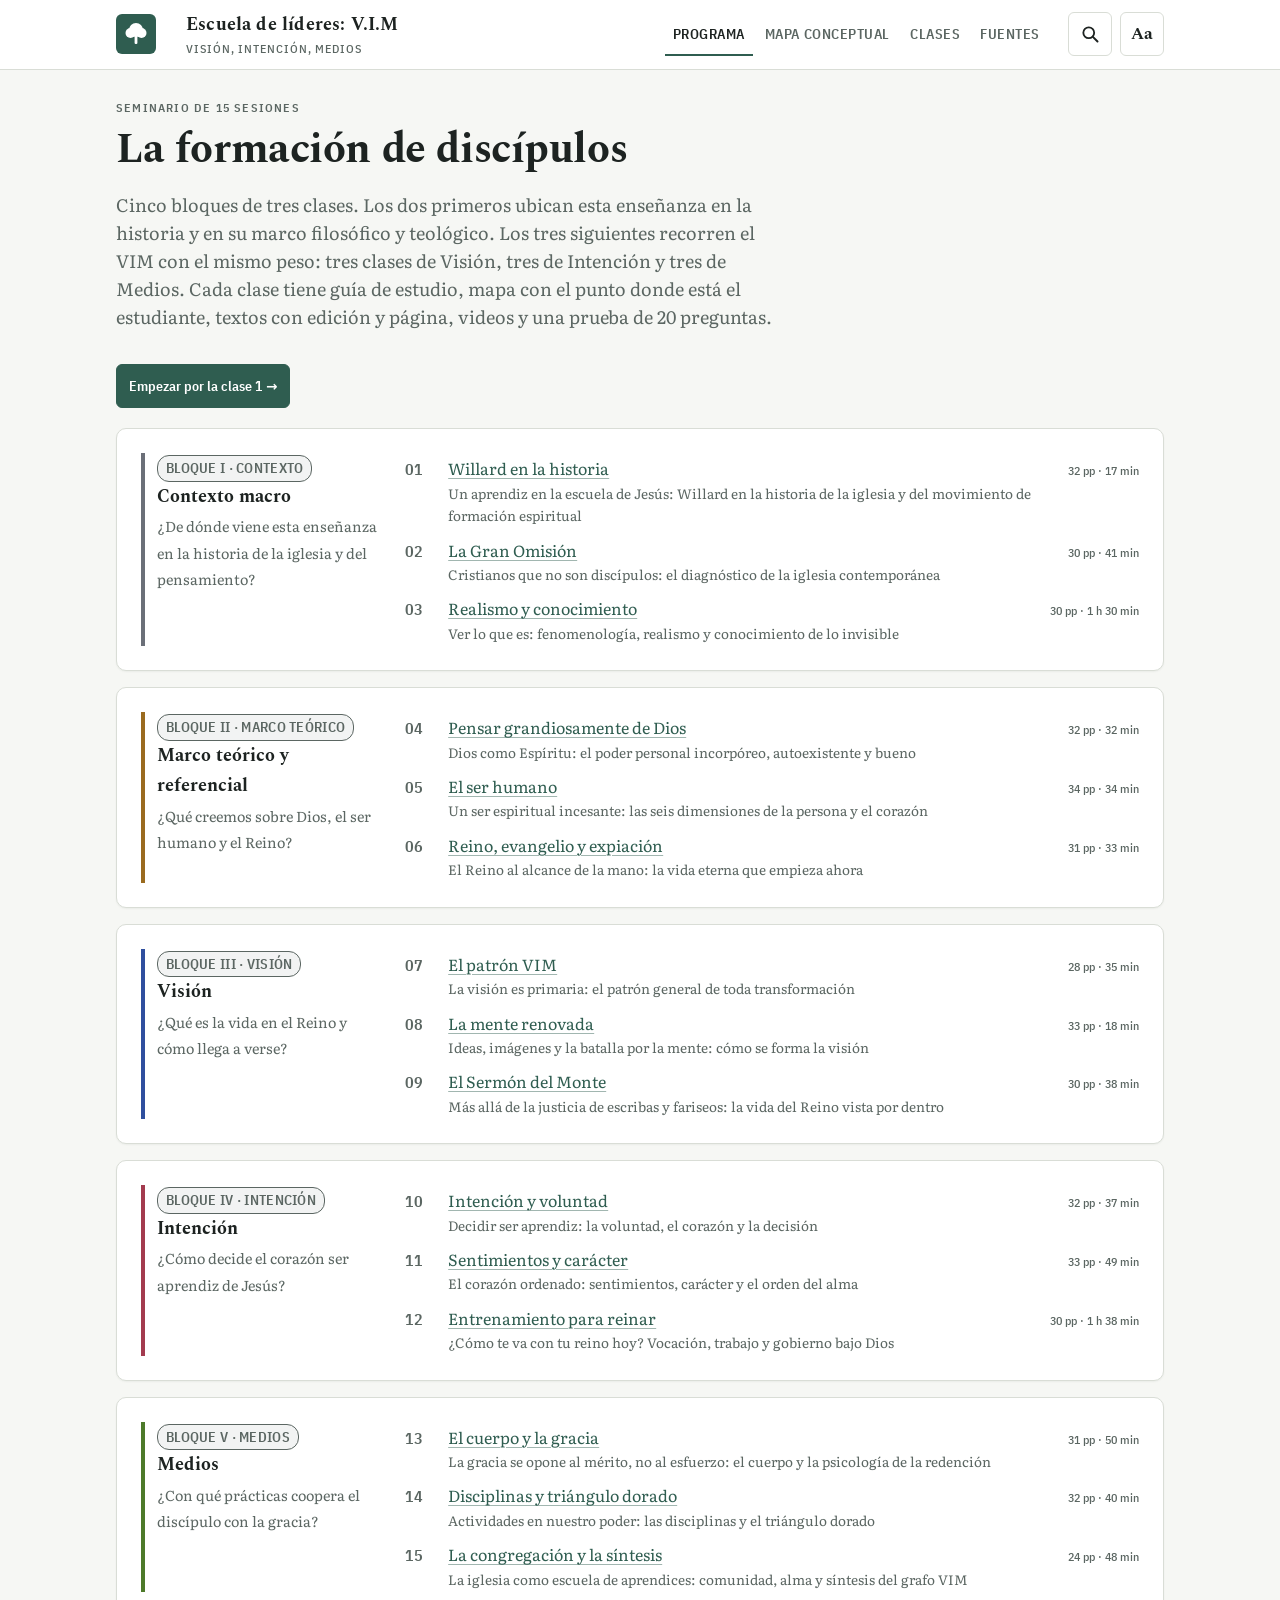
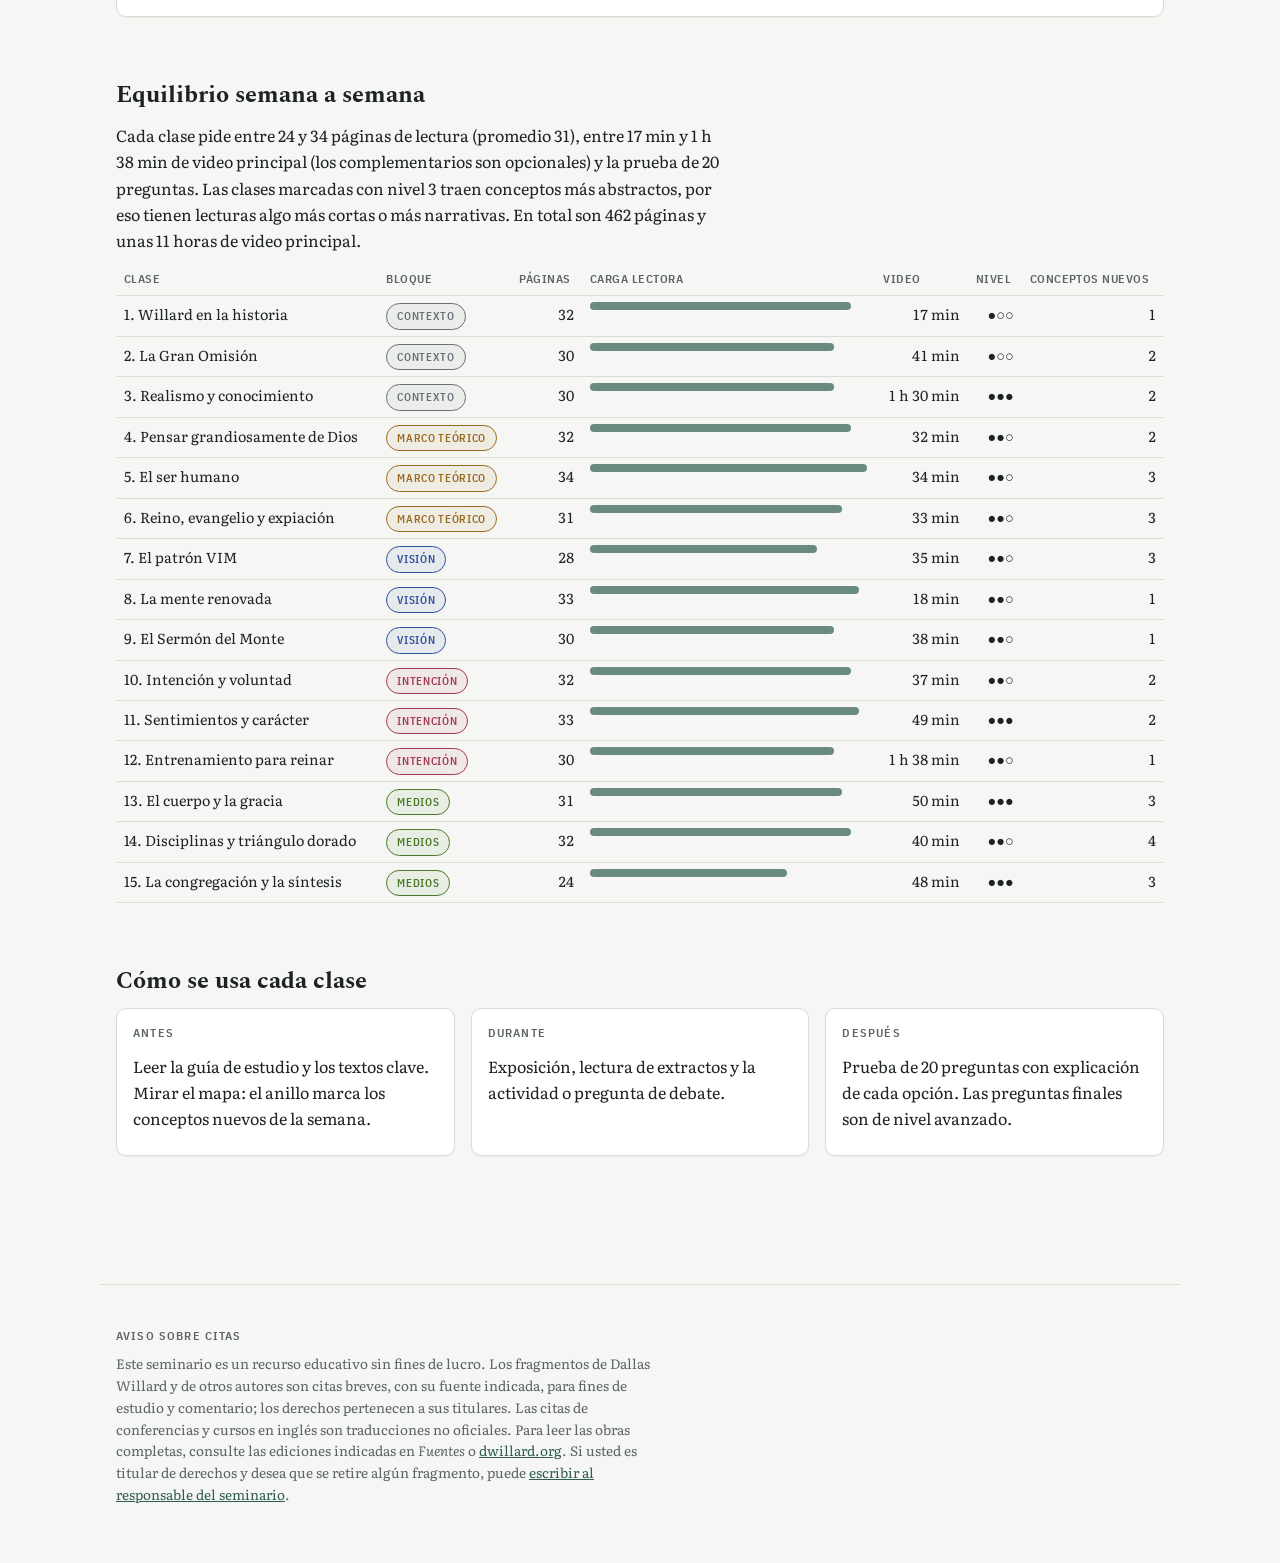
==== commit d53990f7: "Buscador: encuentra temas, frases y videos aunque haya errores de escritura Busca en guías, extracto" ====
--- a/index.html
+++ b/index.html
@@ -2,7 +2,7 @@
 <html lang="es">
 <head>
 <meta charset="utf-8">
-<meta http-equiv="Content-Security-Policy" content="default-src 'none'; script-src 'sha256-FTlsLfLJRPrghiHz+2AUGB1iD8eteHy5tDR8QJ7DZro='; style-src 'self' 'unsafe-inline'; font-src 'self'; img-src 'self' data:; connect-src 'none'; object-src 'none'; frame-src 'none'; base-uri 'none'; form-action 'none'; upgrade-insecure-requests">
+<meta http-equiv="Content-Security-Policy" content="default-src 'none'; script-src 'sha256-5hCV+ps32kpS3VWiIKx5ceVz/+Lik/WY4eyvsZbtV2M='; style-src 'self' 'unsafe-inline'; font-src 'self'; img-src 'self' data:; connect-src 'none'; object-src 'none'; frame-src 'none'; base-uri 'none'; form-action 'none'; upgrade-insecure-requests">
 <meta name="referrer" content="strict-origin-when-cross-origin">
 <link rel="icon" href="data:image/svg+xml,%3Csvg%20xmlns=%27http://www.w3.org/2000/svg%27%20viewBox=%270%200%2032%2032%27%3E%3Crect%20width=%2732%27%20height=%2732%27%20rx=%276%27%20fill=%27%232f5d50%27/%3E%3Cg%20fill=%27%23fff%27%3E%3Ccircle%20cx=%2716%27%20cy=%2712%27%20r=%277%27/%3E%3Ccircle%20cx=%2710.5%27%20cy=%2715%27%20r=%275%27/%3E%3Ccircle%20cx=%2721.5%27%20cy=%2715%27%20r=%275%27/%3E%3Crect%20x=%2714.6%27%20y=%2716%27%20width=%272.8%27%20height=%2710%27%20rx=%271%27/%3E%3C/g%3E%3C/svg%3E">
 <meta name="viewport" content="width=device-width, initial-scale=1">
@@ -261,6 +261,8 @@
 #ttsbar{position:fixed;left:50%;transform:translateX(-50%);bottom:calc(12px + env(safe-area-inset-bottom,0px));z-index:30;display:flex;align-items:center;gap:var(--s2);background:var(--ink);color:var(--paper);border-radius:99px;padding:6px 6px 6px 18px;font-family:var(--ui);font-weight:600;box-shadow:0 8px 24px rgb(0 0 0/.25);max-width:calc(100vw - 24px)}
 #ttsbar .btn{background:var(--paper);color:var(--ink);border-color:transparent;border-radius:99px;min-width:44px;padding-inline:10px;white-space:nowrap}
 @media (max-width:420px){#ttsst{display:none}#ttsbar{padding-left:6px}}
+#ttsbar.fail #ttsst{display:block;font-size:.85rem;max-width:16rem;line-height:1.3}#ttsbar.fail #ttsback,#ttsbar.fail #ttspause,#ttsbar.fail #ttsfwd{display:none}#ttsbar.fail{padding-left:16px;border-radius:18px;width:min(calc(100vw - 24px),26rem)}#ttsbar.fail #ttsst{flex:1;max-width:none}
+#ttsbar .btn{flex:none}
 .reading{background:var(--soft);outline:2px solid var(--accent);outline-offset:4px;border-radius:2px}
 .vdur{font-family:var(--ui);font-size:.85rem;color:var(--muted);white-space:nowrap}
 .res .vgrp{list-style:none;margin:var(--s4) 0 var(--s1) -1.1rem;font-family:var(--ui);font-size:.75rem;font-weight:600;letter-spacing:.1em;text-transform:uppercase;color:var(--muted)}
@@ -286,6 +288,28 @@
  .opt{border:1px solid #999}
  @page{margin:16mm}
 }
+/* buscador */
+.srchb{order:3;display:inline-grid;place-items:center;min-width:44px;height:44px;padding:0 10px;margin-right:-12px;border:1px solid var(--rule);border-radius:var(--r-sm);background:var(--paper);color:var(--ink);cursor:pointer}
+.srchb[aria-expanded="true"]{border-color:var(--accent);color:var(--accent)}
+@media (max-width:699px){.srchb{order:1;margin:0 0 0 auto}.srchb + #srchp + .a11y{margin-left:8px}}
+#srchp{position:absolute;right:max(16px,env(safe-area-inset-right,0px));top:calc(100% + 6px);z-index:31;width:min(560px,calc(100vw - 32px));max-height:calc(100vh - 140px);max-height:calc(100dvh - 140px);display:flex;flex-direction:column;background:var(--paper);border:1px solid var(--rule);border-radius:var(--r);box-shadow:0 8px 24px rgb(0 0 0/.14);padding:var(--s4);font-family:var(--ui)}
+#srchp[hidden]{display:none!important}
+#srchp .eyebrow{display:block;margin:0 0 var(--s2)}
+#srchq{width:100%;font:inherit;font-size:17px;padding:10px 12px;border:1px solid var(--rule);border-radius:var(--r-sm);background:var(--bg);color:var(--ink)}
+#srchq:focus-visible{outline:2px solid var(--accent);outline-offset:1px}
+#srchst{margin:var(--s2) 0;font-size:.85rem;color:var(--muted);line-height:1.45}
+#srchr{list-style:none;margin:0;padding:0;overflow-y:auto;overscroll-behavior:contain;min-height:0}
+#srchr li{border-top:1px solid var(--rule)}
+.sres{display:block;width:100%;text-align:left;background:none;border:0;padding:10px 6px;color:var(--ink);font:inherit;cursor:pointer;border-radius:var(--r-sm)}
+.sres:hover,.sres:focus-visible{background:var(--soft)}
+.sres .sloc{display:block;font-size:.75rem;font-weight:600;letter-spacing:.06em;text-transform:uppercase;color:var(--accent)}
+.sres .stit{display:block;font-weight:600;margin-top:2px}
+.sres .ssn{display:block;font-family:var(--body);font-size:.9rem;line-height:1.45;color:var(--muted);margin-top:2px}
+.sres mark{background:color-mix(in srgb,var(--accent) 22%,transparent);color:var(--ink);border-radius:2px;padding:0 1px}
+@supports not (background:color-mix(in srgb,red 50%,blue)){.sres mark{background:var(--okbg)}}
+.shit{background:var(--soft);outline:2px solid var(--accent);outline-offset:4px;border-radius:2px}
+@media (prefers-reduced-motion:no-preference){.shit{transition:outline-color .6s,background .6s}}
+@media print{.srchb,#srchp{display:none!important}}
 </style>
 </head>
 <body>
@@ -299,13 +323,20 @@
     <button role="tab" id="tab-clases" data-v="clases">Clases</button>
     <button role="tab" id="tab-fuentes" data-v="fuentes">Fuentes</button>
   </nav>
+  <button type="button" class="srchb" aria-expanded="false" aria-controls="srchp" aria-label="Buscar en el seminario" title="Buscar (tecla /)"><svg viewBox="0 0 24 24" width="20" height="20" aria-hidden="true" focusable="false"><circle cx="10.5" cy="10.5" r="6.5" fill="none" stroke="currentColor" stroke-width="2.2"/><path d="M15.5 15.5L21 21" stroke="currentColor" stroke-width="2.4" stroke-linecap="round"/></svg></button>
+  <div id="srchp" role="dialog" aria-label="Buscar en el seminario" hidden>
+    <form id="srchf" role="search" autocomplete="off"><label for="srchq" class="eyebrow">Buscar un tema, una frase o un video</label>
+    <input id="srchq" type="search" maxlength="80" spellcheck="false" autocapitalize="off" autocorrect="off" enterkeyhint="search" placeholder="Ej.: gracia y esfuerzo, Pedro, triángulo" aria-describedby="srchst"></form>
+    <p id="srchst" class="hint" aria-live="polite">Escribe al menos tres letras. No importan las tildes ni los pequeños errores.</p>
+    <ol id="srchr" aria-label="Resultados"></ol>
+  </div>
   <button type="button" class="a11y" aria-expanded="false" aria-controls="a11yp" aria-label="Accesibilidad: tamaño de letra y lectura en voz alta" title="Accesibilidad">Aa</button>
   <div id="a11yp" role="dialog" aria-label="Accesibilidad" hidden>
     <span class="eyebrow">Tamaño de letra</span>
     <div class="row"><button type="button" class="btn" id="fsdn" aria-label="Letra más pequeña">A−</button><span id="fsv" aria-live="polite">100%</span><button type="button" class="btn" id="fsup" aria-label="Letra más grande">A+</button></div>
     <div id="ttsbox"><span class="eyebrow">Lectura en voz alta</span>
     <div class="row"><button type="button" class="btn primary" id="ttsgo">Leer esta página</button></div>
-    <p class="hint">Lee en voz alta la sección abierta, de principio a fin. Las explicaciones de la prueba solo se leen después de responder.</p></div>
+    <p class="hint">Lee en voz alta la sección abierta, de principio a fin. Las explicaciones de la prueba solo se leen después de responder. En iPhone, la voz no suena si el teléfono está en modo silencio.</p></div>
   </div>
 </div></header>
 
@@ -474,22 +505,22 @@
   h += `<p class="glnote">Las palabras subrayadas con puntos tienen una explicación breve: tócalas o pasa el mouse sobre ellas.</p>`;
   h += `<h2 id="s-guia">Guía de estudio</h2><div class="guide read">`;
   const figs = (c.fig||[]).slice();
-  for(const [k,t] of c.guia){ if(k==='h') h+=`<h4>${esc(t)}</h4>`; else if(k==='q') h+=`<p class="tip">${gl(t,U)}</p>`; else h+=`<p>${gl(t,U)}</p>`;
+  let gi=0; for(const [k,t] of c.guia){ const ds=` data-s="g${gi++}"`; if(k==='h') h+=`<h4${ds}>${esc(t)}</h4>`; else if(k==='q') h+=`<p class="tip"${ds}>${gl(t,U)}</p>`; else h+=`<p${ds}>${gl(t,U)}</p>`;
     for(let i=figs.length-1;i>=0;i--) if(String(t).includes(figs[i].after)){ const f=figs.splice(i,1)[0]; h+=`<figure class="fig"><a href="${safeUrl(f.src)}" target="_blank" rel="noopener noreferrer"><img src="${safeUrl(f.src)}" width="${+f.w||''}" height="${+f.h||''}" alt="${esc(f.alt)}" loading="lazy" decoding="async"></a><figcaption>${esc(f.cap)} <span class="tapx">Toca la imagen para verla en grande.</span></figcaption></figure>`; } }
   h += `</div><h2 id="s-extractos">Extractos para leer en clase</h2><div class="read">`;
-  for(const x of c.extractos){ const L = srcLink(x.f, x.pg); h += `<blockquote>${x.rep?`<span class="eyebrow rep">${esc(x.rep)}</span>`:''}<p>${gl(x.t,U)}</p><footer><span>${esc(x.f)}</span>${L?`<a class="q-link" href="${safeUrl(L)}" target="_blank" rel="noopener noreferrer">Leer en el texto</a>`:''}</footer></blockquote>`; }
+  let xi=0; for(const x of c.extractos){ const L = srcLink(x.f, x.pg); h += `<blockquote data-s="x${xi++}">${x.rep?`<span class="eyebrow rep">${esc(x.rep)}</span>`:''}<p>${gl(x.t,U)}</p><footer><span>${esc(x.f)}</span>${L?`<a class="q-link" href="${safeUrl(L)}" target="_blank" rel="noopener noreferrer">Leer en el texto</a>`:''}</footer></blockquote>`; }
   h += `</div><h2 id="s-textos">Textos clave</h2><ul class="res read">`;
-  for(const x of c.textos){ const L = srcLink(x.r+' '+x.d); h += `<li><b>${esc(x.r)}</b>. ${esc(x.d)}${L?` <a class="q-link" href="${safeUrl(L)}" target="_blank" rel="noopener noreferrer">Abrir</a>`:''}</li>`; }
+  let ti=0; for(const x of c.textos){ const L = srcLink(x.r+' '+x.d); h += `<li data-s="t${ti++}"><b>${esc(x.r)}</b>. ${esc(x.d)}${L?` <a class="q-link" href="${safeUrl(L)}" target="_blank" rel="noopener noreferrer">Abrir</a>`:''}</li>`; }
   h += `</ul><h2 id="s-videos">Material audiovisual</h2><ul class="res read">`;
-  const vli = x => `<li><a href="${safeUrl(x.u)}" target="_blank" rel="noopener noreferrer">${esc(x.t)}</a>${+x.d?` <span class="vdur">· ${fmtMin(+x.d)}</span>`:''}. ${esc(x.n)}${x.tr?` <a class="q-link" href="${safeUrl(x.tr)}" target="_blank" rel="noopener noreferrer">Leer la traducción completa</a>`:''}</li>`;
+  const vli = x => `<li data-s="v${c.videos.indexOf(x)}"><a href="${safeUrl(x.u)}" target="_blank" rel="noopener noreferrer">${esc(x.t)}</a>${+x.d?` <span class="vdur">· ${fmtMin(+x.d)}</span>`:''}. ${esc(x.n)}${x.tr?` <a class="q-link" href="${safeUrl(x.tr)}" target="_blank" rel="noopener noreferrer">Leer la traducción completa</a>`:''}</li>`;
   const VP=c.videos.filter(v=>v.p), VC=c.videos.filter(v=>!v.p);
   if(VP.length && VC.length){ h += `<li class="vgrp">${VP.length>1?'Videos principales':'Video principal'}</li>`; VP.forEach(x=>h+=vli(x)); h += `<li class="vgrp">Complementarios (opcionales)</li>`; VC.forEach(x=>h+=vli(x)); } else c.videos.forEach(x=>h+=vli(x));
   h += `</ul><h2>Para estudiantes avanzados</h2><ul class="res read">`;
-  for(const x of c.avanzados) h += `<li>${esc(x)}</li>`;
-  h += `</ul><h2>${c.actividad?'Actividad y debate':'Para el debate'}</h2><div class="read">${c.actividad?`<p><b>Actividad.</b> ${gl(c.actividad,U)}</p>`:''}<p><b>Pregunta de debate.</b> ${gl(c.debate,U)}</p></div>`;
+  c.avanzados.forEach((x,ai)=>{ h += `<li data-s="a${ai}">${esc(x)}</li>`; });
+  h += `</ul><h2>${c.actividad?'Actividad y debate':'Para el debate'}</h2><div class="read">${c.actividad?`<p data-s="act"><b>Actividad.</b> ${gl(c.actividad,U)}</p>`:''}<p data-s="deb"><b>Pregunta de debate.</b> ${gl(c.debate,U)}</p></div>`;
   h += `<h2 id="s-prueba">Prueba formativa · 20 preguntas</h2><p class="read" style="color:var(--muted)">Elige una opción y pulsa «Comprobar». Entonces verás la respuesta correcta y la explicación de cada opción.</p><div class="quizwrap"><div class="quiz">`;
   const saved = store.get('q'+n) || {};
-  c.quiz.forEach((q,i)=>{ h += `<div class="qcard" data-i="${i}"><div class="qq"><span class="qn">${i+1}.</span>${esc(q.q)}</div><div class="opts" role="group">${q.o.map((o,j)=>`<button class="opt" id="q${n}-${i}-${j}" data-j="${j}">${'ABCD'[j]}. ${esc(o)}<span class="why" hidden>${esc(q.e[j])}</span></button>`).join('')}</div><div class="qres" aria-live="polite"></div><div class="qactions"><button class="btn primary qcheck" disabled>Comprobar</button></div></div>`; });
+  c.quiz.forEach((q,i)=>{ h += `<div class="qcard" data-i="${i}" data-s="q${i}"><div class="qq"><span class="qn">${i+1}.</span>${esc(q.q)}</div><div class="opts" role="group">${q.o.map((o,j)=>`<button class="opt" id="q${n}-${i}-${j}" data-j="${j}">${'ABCD'[j]}. ${esc(o)}<span class="why" hidden>${esc(q.e[j])}</span></button>`).join('')}</div><div class="qres" aria-live="polite"></div><div class="qactions"><button class="btn primary qcheck" disabled>Comprobar</button></div></div>`; });
   h += `</div><div class="score"><span id="sc"></span><button class="btn quiet" id="reset">Reiniciar prueba</button></div></div>`;
   h += `<div class="printrow"><button type="button" class="btn" id="printc">Imprimir esta clase</button><span>Guía, extractos, textos y prueba, sin menús ni mapa.</span></div>`;
   h += `<nav class="pager" aria-label="Otras clases">${n>1?`<button class="btn" data-c="${n-1}">← Clase ${n-1}: ${esc(D.meta.clases[n-2].titulo)}</button>`:'<span></span>'}${n<15?`<button class="btn primary" data-c="${n+1}">Clase ${n+1}: ${esc(D.meta.clases[n].titulo)} →</button>`:''}</nav></article>`;
@@ -577,11 +608,13 @@
 $('#fsdn').onclick=()=>setFs(fsi-1); $('#fsup').onclick=()=>setFs(fsi+1);
 const a11yBtn=$('.a11y'), a11yP=$('#a11yp');
 function a11yOpen(o){ a11yP.hidden=!o; a11yBtn.setAttribute('aria-expanded',o); }
-a11yBtn.onclick=()=>a11yOpen(a11yP.hidden);
+a11yBtn.onclick=()=>{ if(a11yP.hidden && typeof srchOpen==='function') srchOpen(false); a11yOpen(a11yP.hidden); };
 document.addEventListener('click',e=>{ if(!a11yP.hidden && !e.target.closest('#a11yp,.a11y')) a11yOpen(false); });
 document.addEventListener('keydown',e=>{ if(e.key==='Escape' && !a11yP.hidden){ a11yOpen(false); a11yBtn.focus(); } });
 
 const SS = window.speechSynthesis; let ttsQ=[], ttsI=0, ttsU=null, ttsOn=false, ttsEl=null, ttsOff=0, ttsPos=0, ttsT0=0, ttsB=false;
+const IOS = /iP(hone|ad|od)/.test(navigator.userAgent) || (navigator.platform==='MacIntel' && navigator.maxTouchPoints>1);
+let ttsErr=0;
 const CPS = 14; /* caracteres por segundo, aproximado, a velocidad 0,95 */
 function ttsVoice(){ const v=(SS.getVoices()||[]).filter(x=>/^es/i.test(x.lang)); return v.find(x=>/419|MX|US|CL|AR|CO/i.test(x.lang)&&x.localService)||v.find(x=>x.localService)||v[0]||null; }
 function ttsCollect(){
@@ -607,13 +640,17 @@
   if(ttsI>=ttsQ.length){ ttsStop(); return; }
   const it=ttsQ[ttsI]; ttsMark(it.el);
   const off=ttsOff; ttsOff=0; ttsPos=off; ttsT0=Date.now(); ttsB=false;
-  const u=new SpeechSynthesisUtterance(it.t.slice(off)), v=ttsVoice(); if(v) u.voice=v; u.lang=v?v.lang:'es-ES'; u.rate=.95;
+  /* en iOS asignar una voz concreta puede fallar en silencio: basta con el idioma */
+  const u=new SpeechSynthesisUtterance(it.t.slice(off)), v=ttsVoice(); if(v && !IOS) u.voice=v; u.lang=v?v.lang:'es-ES'; u.rate=.95;
+  let started=false; u.onstart=()=>{ started=true; ttsErr=0; };
   u.onboundary=e=>{ if(ttsU===u && typeof e.charIndex==='number'){ ttsB=true; ttsPos=off+e.charIndex; } };
   u.onend=()=>{ if(ttsU!==u) return; ttsI++; ttsNext(); };
-  u.onerror=()=>{ if(ttsU!==u) return; ttsI++; ttsNext(); };
-  ttsU=u; SS.speak(u);
-}
-function ttsStart(){ ttsQ=ttsCollect(); ttsI=0; ttsOff=0; if(!ttsQ.length) return; ttsOn=true; SS.cancel(); $('#ttsbar').hidden=false; $('#ttspause').textContent='Pausa'; $('#ttsst').textContent='Leyendo…'; ttsNext(); }
+  u.onerror=e=>{ if(ttsU!==u) return; if(e && /interrupted|canceled/.test(e.error||'')) return; if(++ttsErr>=3){ ttsFail(); return; } ttsI++; ttsNext(); };
+  ttsU=u; if(SS.paused) SS.resume(); SS.speak(u);
+  setTimeout(()=>{ if(ttsU===u && ttsOn && !started && !SS.speaking) ttsFail(); }, 5000);
+}
+function ttsFail(){ ttsStop(); const b=$('#ttsbar'); b.hidden=false; b.classList.add('fail'); $('#ttsst').textContent=IOS?'No se pudo leer. Quita el modo silencio, sube el volumen y vuelve a intentarlo.':'Este navegador no pudo leer el texto.'; }
+function ttsStart(){ ttsQ=ttsCollect(); ttsI=0; ttsOff=0; ttsErr=0; if(!ttsQ.length) return; ttsOn=true; $('#ttsbar').classList.remove('fail'); if(SS.speaking||SS.pending) SS.cancel(); $('#ttsbar').hidden=false; $('#ttspause').textContent='Pausa'; $('#ttsst').textContent='Leyendo…'; ttsNext(); }
 function ttsPause(){ if(ttsOn){ ttsOff=ttsCur(); if(ttsOff>0){ const w=ttsQ[ttsI].t.lastIndexOf(' ',ttsOff); ttsOff=w<0?0:w+1; } ttsOn=false; ttsU=null; SS.cancel(); $('#ttspause').textContent='Seguir'; $('#ttsst').textContent='En pausa'; } else { ttsOn=true; $('#ttspause').textContent='Pausa'; $('#ttsst').textContent='Leyendo…'; ttsNext(); } }
 /* saltar ±5 s: la voz del navegador no permite adelantar, así que se calcula la posición en el texto */
 function ttsCur(){ if(!ttsOn) return ttsOff; const est=ttsPos+(ttsB?0:Math.round((Date.now()-ttsT0)/1000*CPS)); return Math.min(est,(ttsQ[ttsI]||{t:''}).t.length); }
@@ -626,11 +663,124 @@
   if(i>=ttsQ.length){ ttsStop(); return; }
   const s=ttsQ[i].t; if(p>0){ const w=s.lastIndexOf(' ',p); p=w<0?0:w+1; }
   ttsI=i; ttsOff=p; ttsMark(ttsQ[i].el);
-  if(ttsOn){ ttsU=null; SS.cancel(); ttsNext(); }
+  if(ttsOn){ ttsU=null; SS.cancel(); setTimeout(ttsNext, 80); }
 }
 function ttsStop(){ if(!SS) return; ttsOn=false; ttsU=null; ttsQ=[]; SS.cancel(); ttsMark(null); const b=$('#ttsbar'); if(b) b.hidden=true; }
 if(!SS || typeof SpeechSynthesisUtterance==='undefined'){ $('#ttsbox').innerHTML='<span class="eyebrow">Lectura en voz alta</span><p class="hint">Este navegador no permite la lectura en voz alta. Puede usar la función de lectura de su teléfono (VoiceOver en iPhone, «Seleccionar para pronunciar» en Android).</p>'; }
 else { SS.getVoices(); $('#ttsgo').onclick=()=>{ a11yOpen(false); ttsStart(); }; $('#ttspause').onclick=ttsPause; $('#ttsback').onclick=()=>ttsSkip(-5); $('#ttsfwd').onclick=()=>ttsSkip(5); $('#ttsstop').onclick=ttsStop; addEventListener('pagehide',ttsStop); }
+
+/* ---------- buscador ----------
+   Todo ocurre en el navegador, sobre los textos del propio seminario: no se envía nada a ningún servidor
+   ni se guarda lo que se escribe. El texto buscado nunca se interpreta como HTML ni como expresión regular. */
+const SW = new Set('a al ante con contra de del desde el en entre es la las le les lo los me mi o para pero por que se si sin sobre su sus te tu u un una unas uno unos y ya e ni como mas muy esta este esto ese esa son ser hay fue'.split(' '));
+function fold(s){ s=String(s); let o=''; for(let i=0;i<s.length;i++){ const b=s[i].normalize('NFD').charAt(0).toLowerCase(); o += (b>='a'&&b<='z')||(b>='0'&&b<='9') ? b : ' '; } return o; }
+let SIX=null, VOC=null;
+function sAdd(c, s, sec, title, text){ const r={c,s,sec,title:String(title||''),text:String(text||'')}; r.tf=fold(r.title); r.xf=fold(r.text);
+  r.wc=new Map(); for(const w of (r.tf+' '+r.xf).split(' ')) if(w.length>1) r.wc.set(w,(r.wc.get(w)||0)+1); r.ws=new Set(r.wc.keys()); r.ts=new Set(r.tf.split(' ').filter(w=>w.length>1));
+  for(const w of r.ws) VOC.set(w,(VOC.get(w)||0)+1); SIX.push(r); }
+function sBuild(){
+  SIX=[]; VOC=new Map(); const glText={};
+  for(const m of D.meta.clases){ const n=m.n, c=D.clases[n];
+    sAdd(n,'top','Presentación',m.titulo,m.conceptual+(c?' · '+c.objetivo:'')); if(!c) continue;
+    const gt=[c.objetivo]; let head='';
+    c.guia.forEach(([k,t],i)=>{ if(k==='h') head=t; else { gt.push(t); sAdd(n,'g'+i,'Guía de estudio',head,t); } });
+    c.extractos.forEach((x,i)=>{ gt.push(x.t); sAdd(n,'x'+i,'Extracto',x.f,x.t); });
+    c.textos.forEach((x,i)=>sAdd(n,'t'+i,'Texto clave',x.r,x.d));
+    c.videos.forEach((x,i)=>sAdd(n,'v'+i,'Video',x.t,x.n));
+    (c.avanzados||[]).forEach((x,i)=>sAdd(n,'a'+i,'Lectura avanzada','',x));
+    if(c.actividad){ gt.push(c.actividad); sAdd(n,'act','Actividad','',c.actividad); }
+    if(c.debate){ gt.push(c.debate); sAdd(n,'deb','Debate','',c.debate); }
+    c.quiz.forEach((q,i)=>sAdd(n,'q'+i,'Prueba · pregunta '+(i+1),'',q.q));
+    glText[n]=gt;
+  }
+  for(const g of GL){ const n=D.meta.clases.map(m=>m.n).find(n=>(glText[n]||[]).some(t=>firstWord(g.rx,String(t)))); if(n) sAdd(n,'gl:'+g.id,'Glosario',g.t,g.def); }
+}
+/* distancia de edición (con transposiciones), cortada en max para que sea rápida */
+function lev(a,b,max){ if(Math.abs(a.length-b.length)>max) return max+1; let pp=null, p=[]; for(let j=0;j<=b.length;j++) p[j]=j;
+  for(let i=1;i<=a.length;i++){ const c=[i]; let mn=i; for(let j=1;j<=b.length;j++){ let v=Math.min(p[j]+1,c[j-1]+1,p[j-1]+(a[i-1]===b[j-1]?0:1));
+      if(pp&&i>1&&j>1&&a[i-1]===b[j-2]&&a[i-2]===b[j-1]) v=Math.min(v,pp[j-2]+1); c[j]=v; if(v<mn) mn=v; }
+    if(mn>max) return max+1; pp=p; p=c; } return p[b.length]; }
+/* distancia mínima entre a y cualquier comienzo de b: «euivoca» está a 1 de «equivoca(rse)» */
+function plev(a,b,max){ let p=[]; for(let j=0;j<=b.length;j++) p[j]=j;
+  for(let i=1;i<=a.length;i++){ const c=[i]; let mn=i; for(let j=1;j<=b.length;j++){ const v=Math.min(p[j]+1,c[j-1]+1,p[j-1]+(a[i-1]===b[j-1]?0:1)); c[j]=v; if(v<mn) mn=v; }
+    if(mn>max) return max+1; p=c; } return Math.min(...p); }
+function expand(q){ const max=q.length<4?0:q.length<7?1:2, out=new Map(), stem=q.length>=6 ? q.slice(0,Math.ceil(q.length*.7)) : null;
+  for(const w of VOC.keys()){ let s=0;
+    if(w===q) s=1; else if(q.length>=3 && w.startsWith(q)) s=.85;
+    else if(max){ let d=lev(q,w,max); if(d>max && w.length>q.length) d=lev(q,w.slice(0,q.length),max); if(d<=max) s=.7-.15*d;
+      /* raíz de la palabra con un error: «semejanete» → «semejanza», «euivocado» → «equivocarse» */
+      else if(stem && w.length>=stem.length-1 && plev(stem,w,1)<=1) s=.45; }
+    if(s) out.set(w,s); }
+  return out; }
+function sRun(qs){
+  const words=[...new Set(fold(qs).split(' ').filter(w=>w.length>1 && !SW.has(w)))].slice(0,6);
+  if(!words.length) return {words, res:[], alt:[], all:true};
+  const ex=words.map(expand), phrase=words.length>1 ? ' '+fold(qs).split(' ').filter(Boolean).join(' ')+' ' : null;
+  let res=[];
+  for(const r of SIX){ let tot=0, hit=0; const marks=new Set();
+    for(const m of ex){ let best=0, bw=null; let cnt=0; for(const w of r.ws){ const v=m.get(w); if(v){ marks.add(w); cnt+=r.wc.get(w); if(v>best){best=v; bw=w;} } }
+      if(best){ hit++; tot+=best*(r.ts.has(bw)?1.6:1)+.12*Math.min(cnt-1,4); } }
+    if(!hit) continue;
+    if(phrase && (' '+(r.tf+' '+r.xf).split(' ').filter(Boolean).join(' ')+' ').includes(phrase)) tot+=3;
+    res.push({r, score:tot+(r.sec==='Video'?.2:0), hit, marks}); }
+  const all=res.some(x=>x.hit===words.length);
+  if(all) res=res.filter(x=>x.hit===words.length);
+  res.sort((a,b)=>b.hit-a.hit||b.score-a.score||a.r.c-b.r.c);
+  /* palabras corregidas: si una palabra no existe tal cual, se muestra la más cercana que sí se usó */
+  const alt=[]; words.forEach((q,i)=>{ if(VOC.has(q)) return; let bw=null, bs=0; for(const [w,s] of ex[i]) if(s<1 && (s>bs || (s===bs && VOC.get(w)>VOC.get(bw)))){ bs=s; bw=w; } if(bw && !bw.startsWith(q)) alt.push(bw); });
+  return {words, res:res.slice(0,40), alt, all};
+}
+function sSnip(text, marks){
+  const f=fold(text), rg=[];
+  for(const w of marks){ let i=0; while((i=(' '+f+' ').indexOf(' '+w+' ',i))>=0){ rg.push([i,i+w.length]); i+=w.length+1; } }
+  rg.sort((a,b)=>a[0]-b[0]);
+  const L=190; let a=0;
+  if(text.length>L && rg.length){ a=Math.max(0,rg[0][0]-60); const sp=text.lastIndexOf(' ',a); a = a>0 && sp>=0 ? sp+1 : a; }
+  const b=Math.min(text.length,a+L); let out=a>0?'… ':'', k=a;
+  for(const [i,j] of rg){ if(i<k || j>b) continue; out+=esc(text.slice(k,i))+'<mark>'+esc(text.slice(i,j))+'</mark>'; k=j; }
+  return out+esc(text.slice(k,b))+(b<text.length?' …':'');
+}
+const srchB=$('.srchb'), srchP=$('#srchp'), srchQ=$('#srchq'), srchR=$('#srchr'), srchS=$('#srchst');
+const SHINT=srchS.textContent; let srchT=null;
+function srchOpen(o){ if(o){ if(!SIX) sBuild(); if(typeof a11yOpen==='function') a11yOpen(false); closeGl(false); }
+  srchP.hidden=!o; srchB.setAttribute('aria-expanded',o); if(o){ srchQ.focus(); srchQ.select(); } }
+function srchRender(){
+  const qs=srchQ.value.slice(0,80).trim(); srchR.textContent='';
+  if(fold(qs).replace(/ /g,'').length<3){ srchS.textContent=SHINT; return; }
+  const {res, alt, all, words}=sRun(qs);
+  if(!words.length){ srchS.textContent='Prueba con una palabra más concreta.'; return; }
+  if(!res.length){ srchS.textContent='No encontré nada para «'+qs+'». Prueba con otra palabra o con menos palabras.'; return; }
+  srchS.textContent=(res.length===40?'Los 40 resultados más cercanos':res.length+(res.length===1?' resultado':' resultados'))+(alt.length?' · también busqué: '+alt.join(', '):'')+(all?'':' · ninguno tiene todas las palabras; muestro los más cercanos')+'.';
+  let h='';
+  for(const {r,marks} of res){ const body=r.text||r.title;
+    h+=`<li><button type="button" class="sres" data-c="${r.c}" data-s="${esc(r.s)}"><span class="sloc">Clase ${r.c} · ${esc(r.sec)}</span>${r.text&&r.title?`<span class="stit">${sSnip(r.title,marks)}</span>`:''}<span class="ssn">${sSnip(body,marks)}</span></button></li>`; }
+  srchR.innerHTML=h;
+}
+function sGo(n, s){
+  n=okClase(n); s=String(s); if(!/^(top|act|deb|[gxtvaq][0-9]{1,3}|gl:[a-z0-9_-]{1,60})$/.test(s)) s='top';
+  srchOpen(false); renderClase(n); show('clases');
+  const gid = s.startsWith('gl:') ? s.slice(3) : null;
+  const el = s==='top' ? null : $(gid ? `#v-clases .gl[data-g="${gid}"]` : `#v-clases [data-s="${s}"]`);
+  if(!el){ window.scrollTo({top:0}); return; }
+  const rm=matchMedia('(prefers-reduced-motion: reduce)').matches;
+  el.scrollIntoView({block:'center', behavior:rm?'auto':'smooth'});
+  const box = gid ? el.closest('p,blockquote,li') || el : el;
+  box.classList.add('shit'); setTimeout(()=>box.classList.remove('shit'),2600);
+  if(gid) setTimeout(()=>openGl(el), rm?0:450);
+  else { if(!el.hasAttribute('tabindex')) el.tabIndex=-1; el.focus({preventScroll:true}); }
+}
+srchB.onclick=()=>srchOpen(srchP.hidden);
+$('#srchf').onsubmit=e=>{ e.preventDefault(); clearTimeout(srchT); srchRender(); const f=srchR.querySelector('.sres'); if(f) sGo(f.dataset.c, f.dataset.s); };
+srchQ.oninput=()=>{ clearTimeout(srchT); srchT=setTimeout(srchRender,160); };
+srchQ.onkeydown=e=>{ if(e.key==='ArrowDown'){ const f=srchR.querySelector('.sres'); if(f){ e.preventDefault(); f.focus(); } } };
+srchR.onclick=e=>{ const b=e.target.closest('.sres'); if(b) sGo(b.dataset.c, b.dataset.s); };
+srchR.onkeydown=e=>{ const b=e.target.closest('.sres'); if(!b) return; const li=b.parentElement;
+  if(e.key==='ArrowDown'){ e.preventDefault(); const n=li.nextElementSibling; if(n) n.firstElementChild.focus(); }
+  if(e.key==='ArrowUp'){ e.preventDefault(); const p=li.previousElementSibling; (p?p.firstElementChild:srchQ).focus(); } };
+document.addEventListener('click',e=>{ if(!srchP.hidden && !e.target.closest('#srchp,.srchb')) srchOpen(false); });
+document.addEventListener('keydown',e=>{
+  if(e.key==='Escape' && !srchP.hidden){ srchOpen(false); srchB.focus(); return; }
+  if(e.key==='/' && srchP.hidden && !e.ctrlKey && !e.metaKey && !e.altKey && !e.target.closest('input,textarea,select,[contenteditable]')){ e.preventDefault(); srchOpen(true); } });
 
 $('.home').onclick = e=>{ e.preventDefault(); show('programa'); window.scrollTo({top:0}); };
 renderPrograma(); renderMapa(); renderClase(okClase(store.get('clase'))); renderFuentes();
